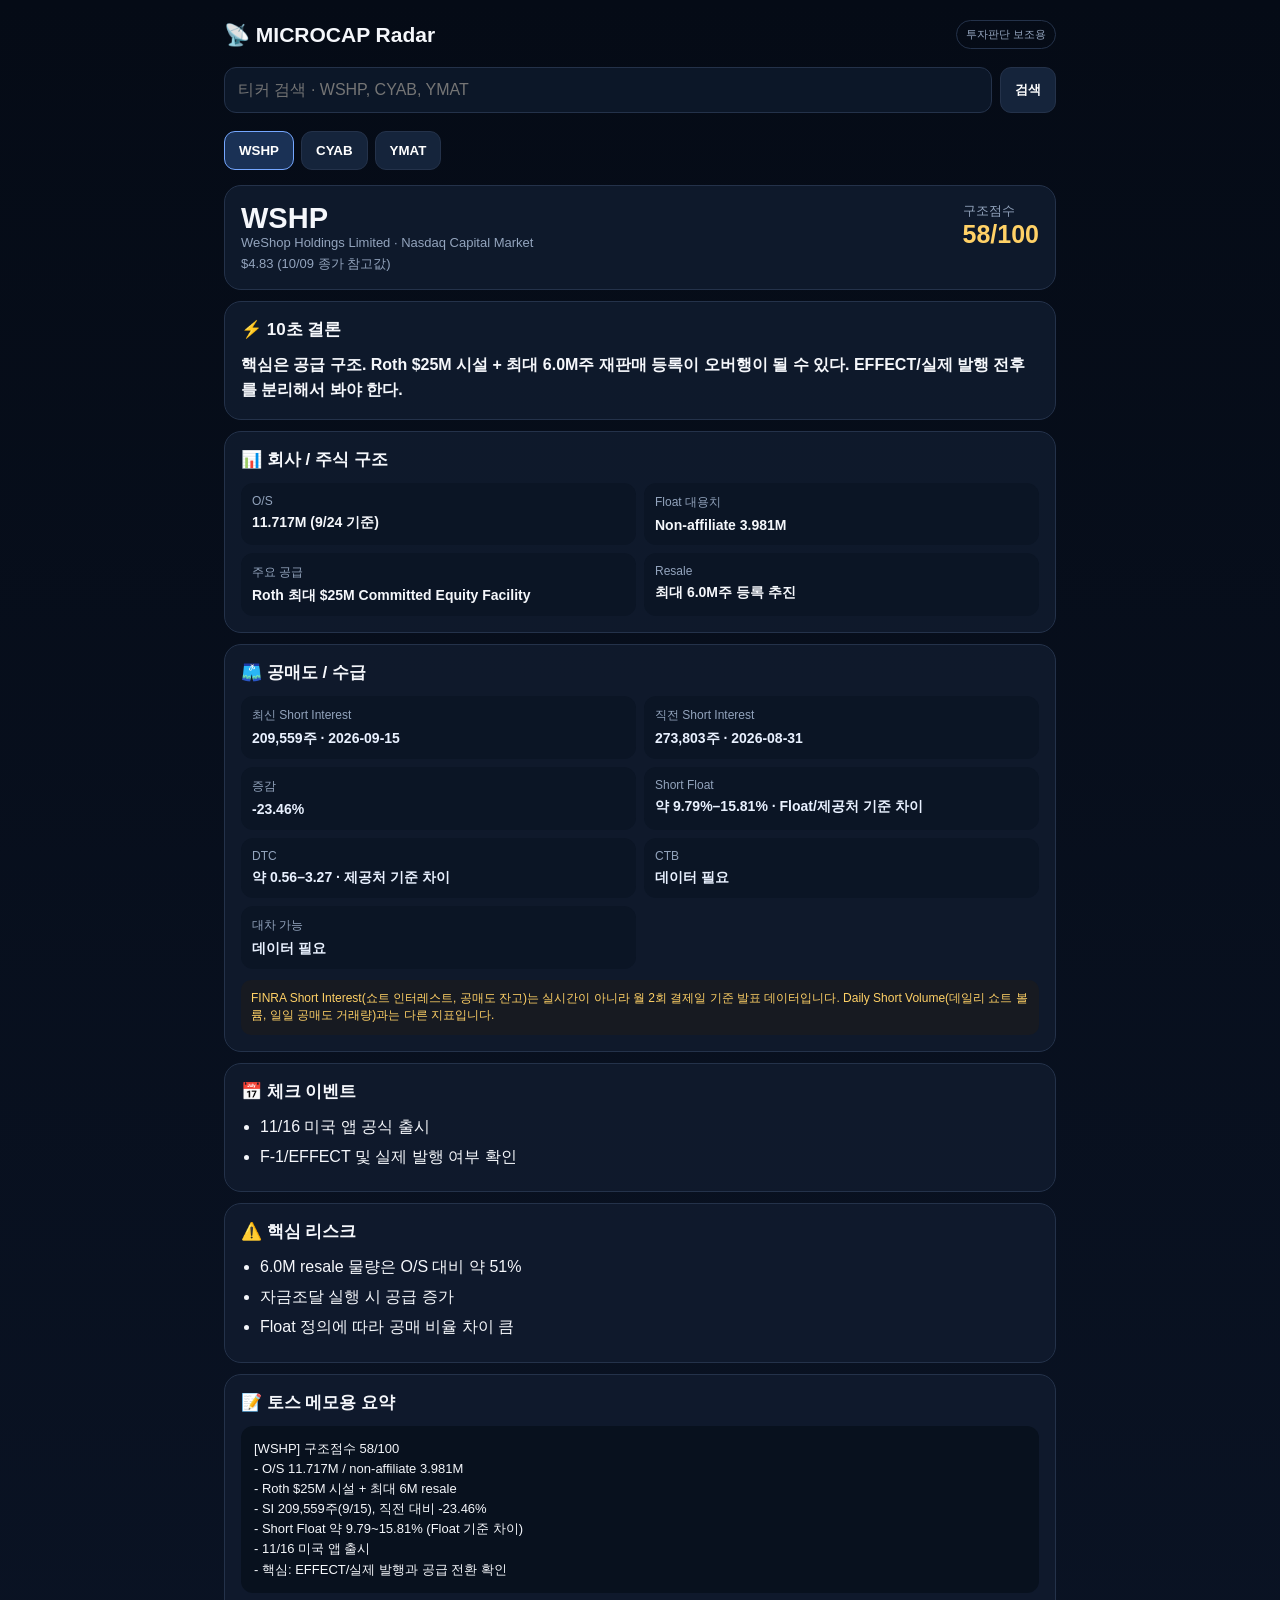
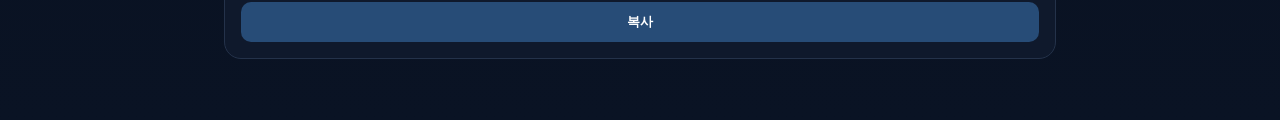
==== index.html @ 45d757ff "Rename microcap_radar.html to index.html" ====
<!doctype html>
<html lang="ko"><head><meta charset="utf-8"><meta name="viewport" content="width=device-width,initial-scale=1">
<title>MICROCAP Radar</title>
<style>
:root{color-scheme:dark;--bg:#07101f;--card:#101b2d;--line:#24324a;--muted:#93a4bd;--green:#42d392;--yellow:#ffd166;--red:#ff6b6b;--blue:#75a7ff}
*{box-sizing:border-box}body{margin:0;background:linear-gradient(180deg,#050b16,#0a1324);color:#f5f7fb;font-family:-apple-system,BlinkMacSystemFont,"Segoe UI",sans-serif}
.wrap{max-width:860px;margin:auto;padding:20px 14px 50px}.top{display:flex;justify-content:space-between;align-items:center;gap:12px}.brand{font-weight:850;font-size:21px}.badge{font-size:11px;color:var(--muted);border:1px solid var(--line);padding:6px 9px;border-radius:999px}
.search{display:flex;gap:8px;margin:18px 0}.search input{flex:1;background:#0c1728;border:1px solid var(--line);color:white;border-radius:12px;padding:13px;font-size:16px;text-transform:uppercase}.search button,.tabs button{background:#15243b;color:white;border:1px solid var(--line);border-radius:11px;padding:11px 14px;font-weight:700}.tabs{display:flex;gap:7px;overflow:auto;margin-bottom:15px}.tabs button.active{border-color:var(--blue);background:#1a3155}
.hero,.card{background:rgba(16,27,45,.92);border:1px solid var(--line);border-radius:17px;padding:16px;margin:11px 0}.ticker{font-size:29px;font-weight:900}.muted{color:var(--muted);font-size:13px}.score{font-size:25px;font-weight:900;color:var(--yellow)}h2{font-size:17px;margin:0 0 12px}.conclusion{line-height:1.55;font-weight:650}.grid{display:grid;grid-template-columns:1fr 1fr;gap:8px}.item{background:#0b1525;border-radius:12px;padding:11px}.label{font-size:12px;color:var(--muted);margin-bottom:5px}.value{font-size:14px;font-weight:700;line-height:1.35}.short .value{color:#e9f1ff}.note{font-size:12px;color:var(--yellow);line-height:1.45;margin-top:11px;padding:10px;background:#171a21;border-radius:10px}.list{padding-left:19px;margin:0}.list li{margin:7px 0;line-height:1.45}.memo{white-space:pre-wrap;background:#08111e;border-radius:12px;padding:13px;font-size:13px;line-height:1.55}.copy{width:100%;margin-top:9px;border:0;border-radius:10px;padding:11px;background:#274c77;color:#fff;font-weight:800}.empty{text-align:center;padding:45px 12px;color:var(--muted)}
@media(max-width:560px){.grid{grid-template-columns:1fr}.wrap{padding-top:15px}.brand{font-size:19px}}
</style></head><body><main class="wrap">
<div class="top"><div class="brand">📡 MICROCAP Radar</div><div class="badge">투자판단 보조용</div></div>
<div class="search"><input id="q" placeholder="티커 검색 · WSHP, CYAB, YMAT"><button onclick="go()">검색</button></div>
<div class="tabs" id="tabs"></div><div id="app"></div>
</main><script>
const DATA={"WSHP": {"company": "WeShop Holdings Limited", "exchange": "Nasdaq Capital Market", "score": 58, "price": "$4.83 (10/09 종가 참고값)", "conclusion": "핵심은 공급 구조. Roth $25M 시설 + 최대 6.0M주 재판매 등록이 오버행이 될 수 있다. EFFECT/실제 발행 전후를 분리해서 봐야 한다.", "structure": [["O/S", "11.717M (9/24 기준)"], ["Float 대용치", "Non-affiliate 3.981M"], ["주요 공급", "Roth 최대 $25M Committed Equity Facility"], ["Resale", "최대 6.0M주 등록 추진"]], "short": [["최신 Short Interest", "209,559주 · 2026-09-15"], ["직전 Short Interest", "273,803주 · 2026-08-31"], ["증감", "-23.46%"], ["Short Float", "약 9.79%–15.81% · Float/제공처 기준 차이"], ["DTC", "약 0.56–3.27 · 제공처 기준 차이"], ["CTB", "데이터 필요"], ["대차 가능", "데이터 필요"]], "events": ["11/16 미국 앱 공식 출시", "F-1/EFFECT 및 실제 발행 여부 확인"], "risk": ["6.0M resale 물량은 O/S 대비 약 51%", "자금조달 실행 시 공급 증가", "Float 정의에 따라 공매 비율 차이 큼"], "memo": "[WSHP] 구조점수 58/100\n- O/S 11.717M / non-affiliate 3.981M\n- Roth $25M 시설 + 최대 6M resale\n- SI 209,559주(9/15), 직전 대비 -23.46%\n- Short Float 약 9.79~15.81% (Float 기준 차이)\n- 11/16 미국 앱 출시\n- 핵심: EFFECT/실제 발행과 공급 전환 확인"}, "CYAB": {"company": "Cyabra, Inc.", "exchange": "Nasdaq Global Market", "score": 68, "price": "가격 데이터 연결 필요", "conclusion": "재료와 공매도 연료는 강하지만 공급이 깨끗한 종목은 아니다. 공매 잔고가 급증했고 계약 명분도 있으나 대규모 저가 워런트와 신규 resale S-1이 핵심 리스크다.", "structure": [["O/S", "34.785M (10/7 기준)"], ["Float", "공식 확인 필요"], ["신규 Resale S-1", "최대 21.466M주"], ["워런트", "PFW $0.0001 / B $0.45 / A $0.50 대량 존재"]], "short": [["최신 Short Interest", "1,550,919주 · 2026-09-30"], ["직전 Short Interest", "60,649주 · 2026-09-15"], ["증감", "+2,457.2%"], ["Short Float", "제3자 기준 약 52.2% / 실제 Float 확인 필요"], ["DTC", "약 1.0"], ["10/9 Daily Short Volume", "약 212K / 약 567K = 37.4% · SI와 다른 지표"], ["CTB", "데이터 필요"], ["대차 가능", "데이터 필요"]], "events": ["10/8 신규 S-1 EFFECT 여부 확인", "Nasdaq MVLS 11/9 데드라인", "$1 minimum bid 12/7 데드라인", "RS 1:2~1:30 제안 상태"], "risk": ["21.466M주 resale 등록", "대규모 저가 워런트", "Going-concern/자금조달 압력", "실제 Float 미확정"], "memo": "[CYAB] 구조점수 68/100\n- O/S 34.785M / 실제 Float 확인 필요\n- SI 1,550,919주(9/30), +2,457.2%\n- 제3자 Short Float 약 52.2%, 공식 Float 확인 필수\n- 신규 S-1 resale 21.466M주\n- PFW $0.0001 / B $0.45 / A $0.50\n- 핵심: S-1 EFFECT + 실제 Float/CTB + RS 일정"}, "YMAT": {"company": "J-Star Holding Co., Ltd.", "exchange": "Nasdaq Capital Market", "score": 57, "price": "$1.29 (10/09 정규장) / 장후 약 $3.03 참고", "conclusion": "초저유통 가능성 + 드론/미국 생산 재료 + 폭발적 거래량이 붙었지만, $150M EFFECT shelf와 $35M Hudson Equity Line이 살아 있다. 재료가 강한 동시에 급등 후 조달하기 좋은 구조다.", "structure": [["O/S", "공식 최신치 확인 필요 · 제공처 불일치"], ["Float", "제3자 약 0.66M–1.64M / 공식 확인 필요"], ["F-3 Shelf", "$150M · 9/23 EFFECT"], ["Equity Line", "Hudson 최대 $35M · 36개월"], ["RS", "1:5 · 7/10 실행"]], "short": [["최신 Short Interest", "65,449주 · 2026-09-15"], ["직전 Short Interest", "19,393주 · 2026-08-31"], ["증감", "+237.49%"], ["Short Float", "약 4.0%–9.74% · Float 기준 차이"], ["DTC", "약 0.04–1.00 · 제공처 기준 차이"], ["CTB", "데이터 필요"], ["대차 가능", "데이터 필요"]], "events": ["10/29 주주 미팅", "Hudson resale 등록/실제 Put·발행 확인", "F-3 prospectus supplement 확인"], "risk": ["$150M F-3 EFFECT", "$35M Equity Line", "Authorized Class A 60M", "2025말 취약한 재무/going concern", "드론 공장은 계획 단계", "장후 급등 추격 변동성"], "memo": "[YMAT] 구조점수 57/100\n- 10/9 $1.29 → 장후 약 $3.03\n- Float 제3자 0.66M~1.64M, 공식 확인 필요\n- SI 65,449주(9/15), +237.49%\n- Short Float 약 4.0~9.74%\n- 9/23 $150M F-3 EFFECT\n- 9/24 Hudson $35M Equity Line\n- 핵심: 실제 Float / Hudson 발행 / F-3 supplement / 10/29"}};
const $=s=>document.querySelector(s);
function esc(s){return String(s).replace(/[&<>"']/g,c=>({'&':'&amp;','<':'&lt;','>':'&gt;','"':'&quot;',"'":'&#39;'}[c]))}
function items(a, cls=''){return `<div class="grid ${cls}">${a.map(x=>`<div class="item"><div class="label">${esc(x[0])}</div><div class="value">${esc(x[1])}</div></div>`).join('')}</div>`}
function render(t){
 t=(t||'WSHP').toUpperCase(); const d=DATA[t];
 history.replaceState(null,'','?ticker='+encodeURIComponent(t));
 [...document.querySelectorAll('.tabs button')].forEach(b=>b.classList.toggle('active',b.dataset.t===t));
 if(!d){$('#app').innerHTML=`<div class="card empty"><b>${esc(t)}</b><br><br>아직 분석되지 않은 종목입니다.</div>`;return}
 $('#app').innerHTML=`
 <section class="hero"><div style="display:flex;justify-content:space-between;gap:10px"><div><div class="ticker">${t}</div><div class="muted">${esc(d.company)} · ${esc(d.exchange)}</div><div class="muted" style="margin-top:5px">${esc(d.price)}</div></div><div><div class="muted">구조점수</div><div class="score">${d.score}/100</div></div></div></section>
 <section class="card"><h2>⚡ 10초 결론</h2><div class="conclusion">${esc(d.conclusion)}</div></section>
 <section class="card"><h2>📊 회사 / 주식 구조</h2>${items(d.structure)}</section>
 <section class="card"><h2>🩳 공매도 / 수급</h2>${items(d.short,'short')}<div class="note">FINRA Short Interest(쇼트 인터레스트, 공매도 잔고)는 실시간이 아니라 월 2회 결제일 기준 발표 데이터입니다. Daily Short Volume(데일리 쇼트 볼륨, 일일 공매도 거래량)과는 다른 지표입니다.</div></section>
 <section class="card"><h2>📅 체크 이벤트</h2><ul class="list">${d.events.map(x=>`<li>${esc(x)}</li>`).join('')}</ul></section>
 <section class="card"><h2>⚠️ 핵심 리스크</h2><ul class="list">${d.risk.map(x=>`<li>${esc(x)}</li>`).join('')}</ul></section>
 <section class="card"><h2>📝 토스 메모용 요약</h2><div class="memo" id="memo">${esc(d.memo)}</div><button class="copy" onclick="navigator.clipboard.writeText(DATA['${t}'].memo);this.textContent='복사 완료'">복사</button></section>`;
}
function go(){render($('#q').value.trim())}
$('#q').addEventListener('keydown',e=>{if(e.key==='Enter')go()});
$('#tabs').innerHTML=Object.keys(DATA).map(t=>`<button data-t="${t}" onclick="render('${t}')">${t}</button>`).join('');
render(new URLSearchParams(location.search).get('ticker')||'WSHP');
</script></body></html>
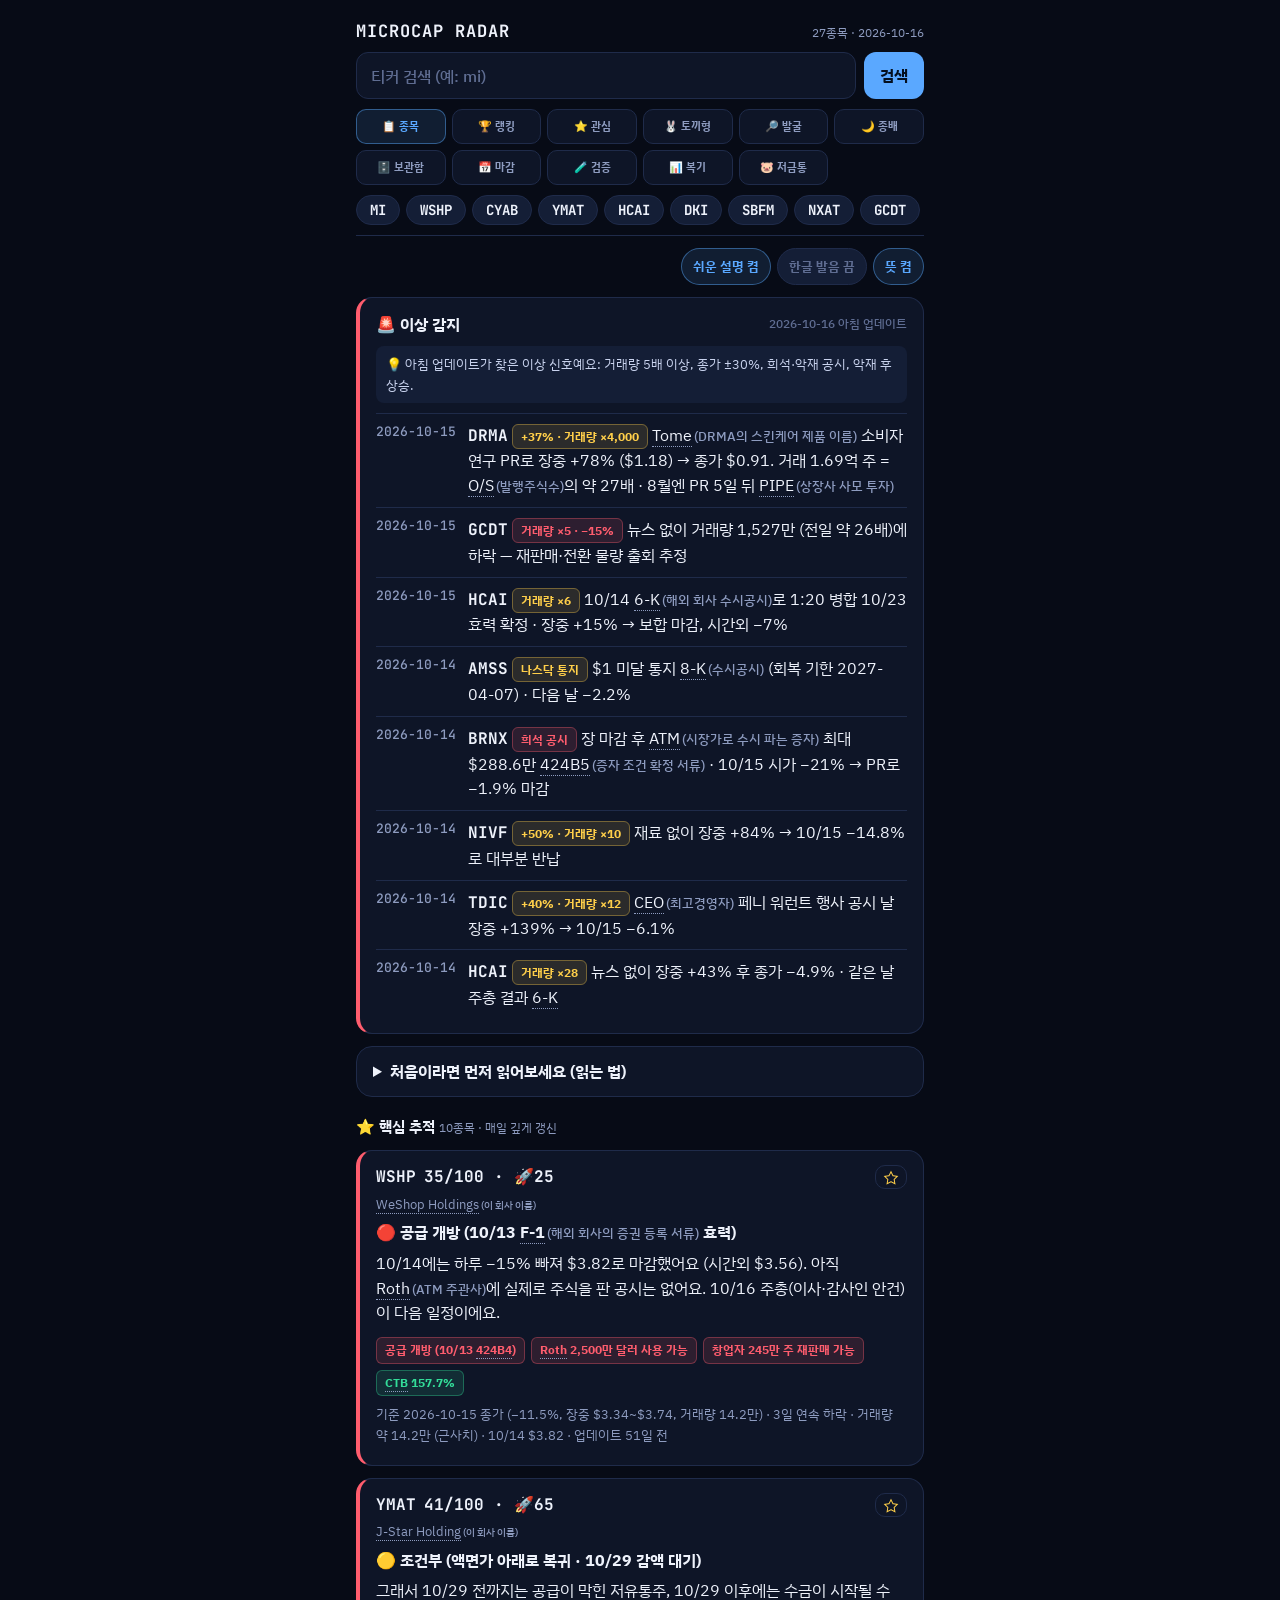
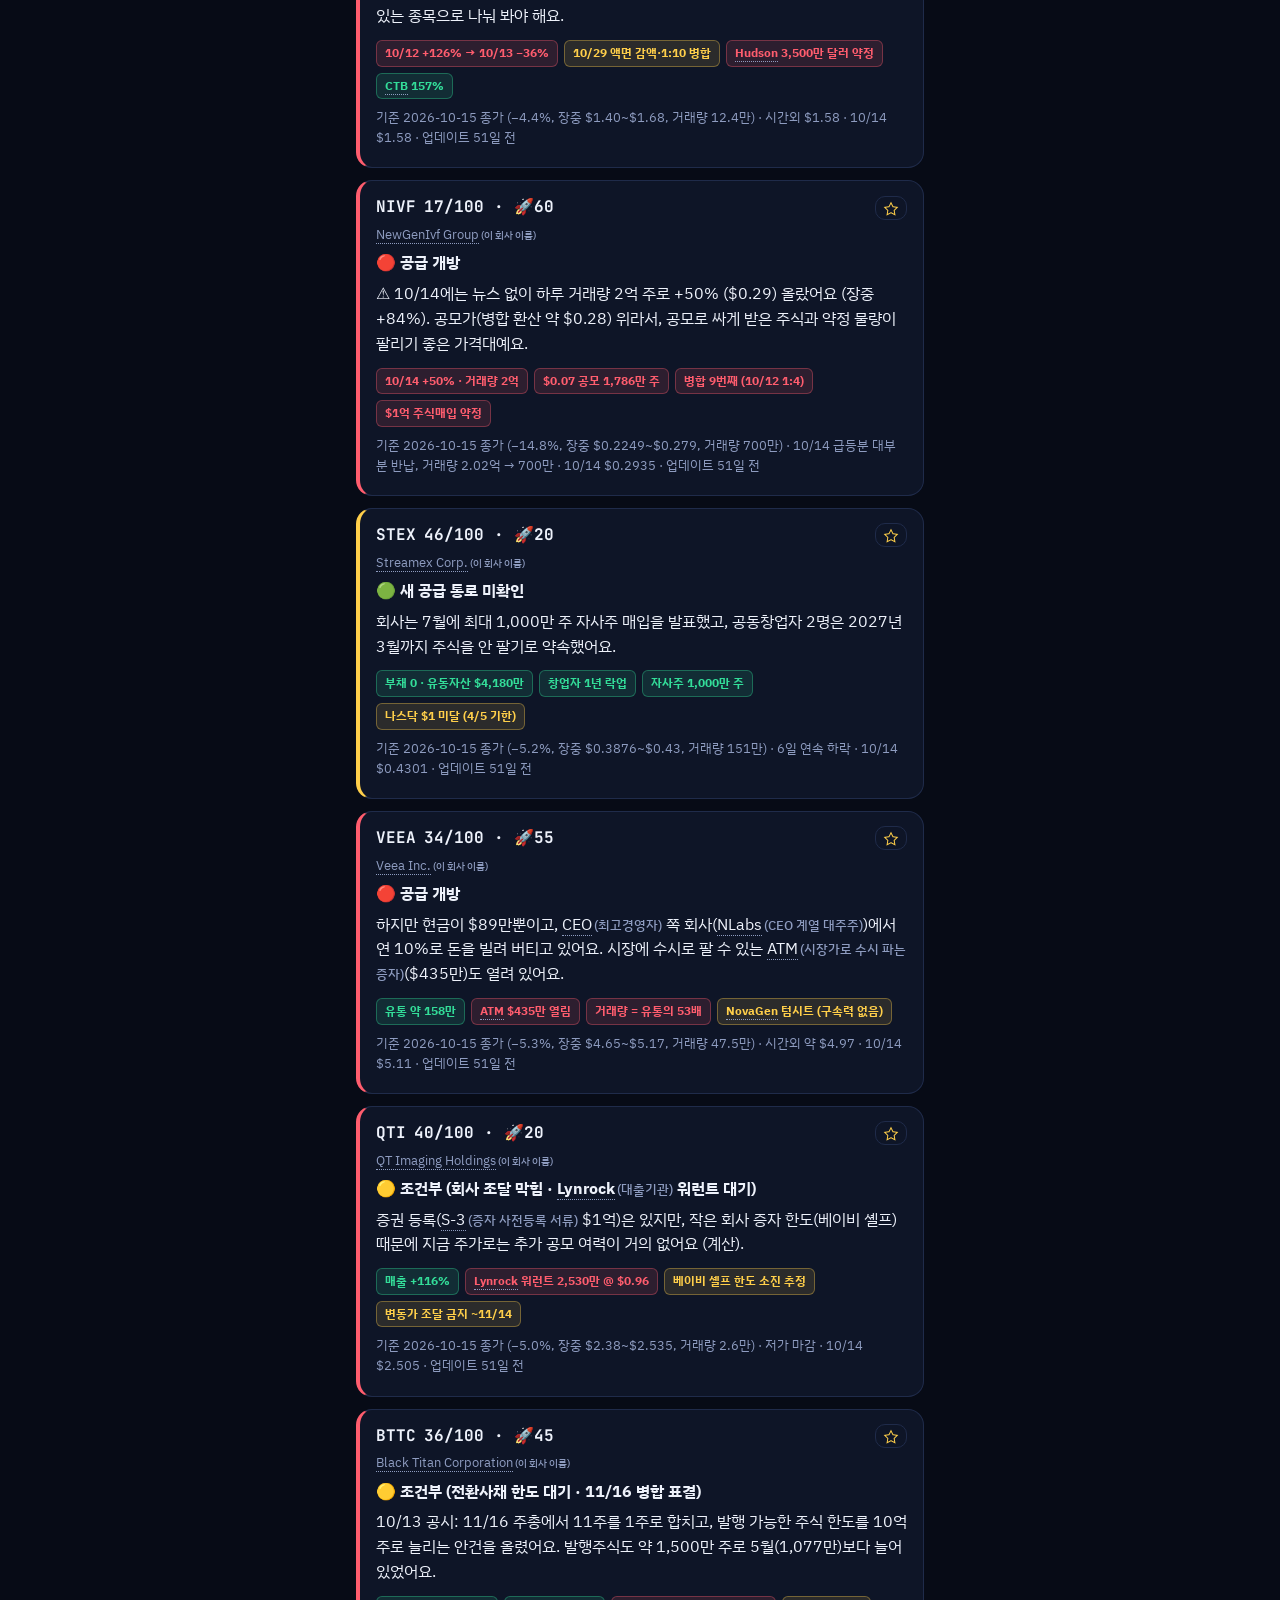
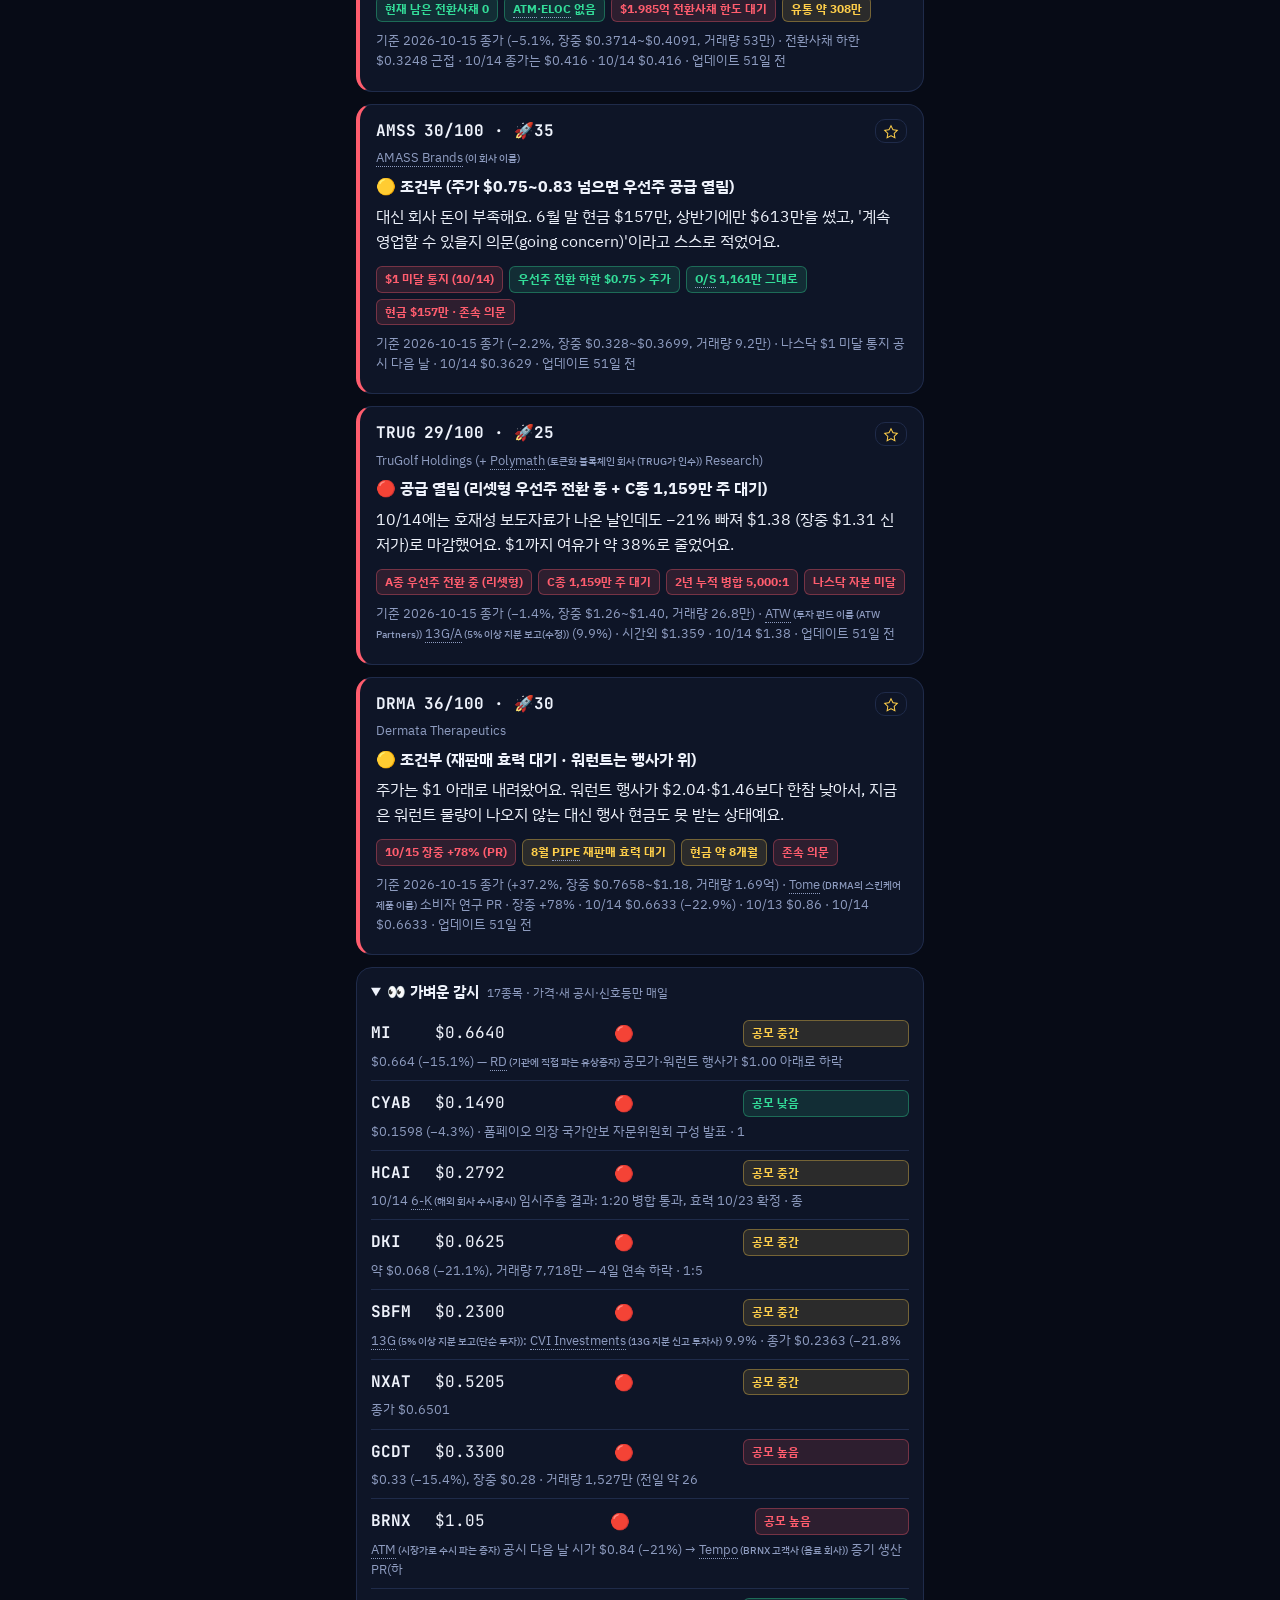
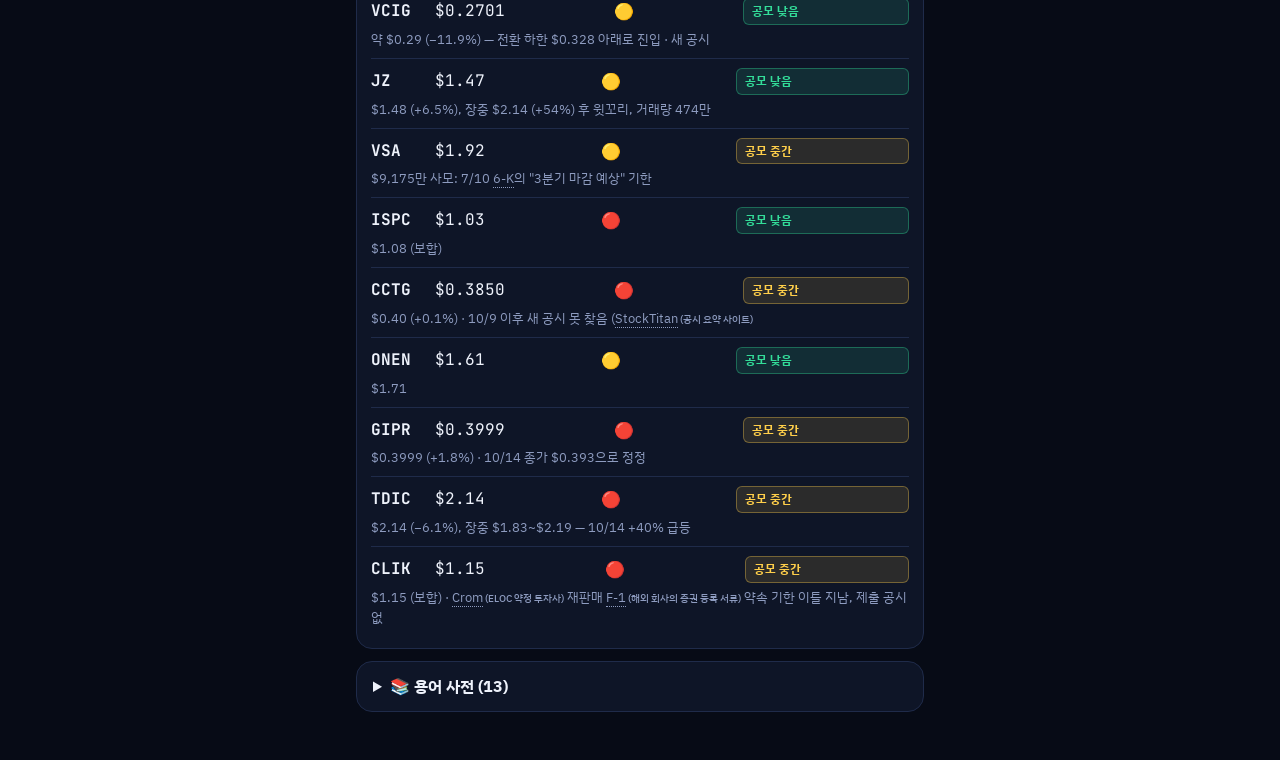
==== commit fd74c2fd: "Add files via upload" ====
--- a/index.html
+++ b/index.html
@@ -1,38 +1,2434 @@
-<!doctype html>
-<html lang="ko"><head><meta charset="utf-8"><meta name="viewport" content="width=device-width,initial-scale=1">
+<!doctype html><html><head><meta charset=utf8><meta name=viewport content="width=device-width,initial-scale=1,viewport-fit=cover"><style>:root{color-scheme:light;box-sizing:border-box;padding-top:env(safe-area-inset-top,0px);padding-bottom:env(safe-area-inset-bottom,0px)}html{scroll-padding-top:env(safe-area-inset-top,0px)}body{margin:0;padding:0;font:14px -apple-system,BlinkMacSystemFont,sans-serif;background:#fff;color:#000}img{max-width:100%}[hidden]:not([hidden=until-found i]){display:none!important}</style></head><body>
 <title>MICROCAP Radar</title>
+<link rel="preconnect" href="https://fonts.googleapis.com">
+<link rel="stylesheet" href="https://fonts.googleapis.com/css2?family=IBM+Plex+Sans+KR:wght@400;500;700&family=JetBrains+Mono:wght@500;700&display=swap">
 <style>
-:root{color-scheme:dark;--bg:#07101f;--card:#101b2d;--line:#24324a;--muted:#93a4bd;--green:#42d392;--yellow:#ffd166;--red:#ff6b6b;--blue:#75a7ff}
-*{box-sizing:border-box}body{margin:0;background:linear-gradient(180deg,#050b16,#0a1324);color:#f5f7fb;font-family:-apple-system,BlinkMacSystemFont,"Segoe UI",sans-serif}
-.wrap{max-width:860px;margin:auto;padding:20px 14px 50px}.top{display:flex;justify-content:space-between;align-items:center;gap:12px}.brand{font-weight:850;font-size:21px}.badge{font-size:11px;color:var(--muted);border:1px solid var(--line);padding:6px 9px;border-radius:999px}
-.search{display:flex;gap:8px;margin:18px 0}.search input{flex:1;background:#0c1728;border:1px solid var(--line);color:white;border-radius:12px;padding:13px;font-size:16px;text-transform:uppercase}.search button,.tabs button{background:#15243b;color:white;border:1px solid var(--line);border-radius:11px;padding:11px 14px;font-weight:700}.tabs{display:flex;gap:7px;overflow:auto;margin-bottom:15px}.tabs button.active{border-color:var(--blue);background:#1a3155}
-.hero,.card{background:rgba(16,27,45,.92);border:1px solid var(--line);border-radius:17px;padding:16px;margin:11px 0}.ticker{font-size:29px;font-weight:900}.muted{color:var(--muted);font-size:13px}.score{font-size:25px;font-weight:900;color:var(--yellow)}h2{font-size:17px;margin:0 0 12px}.conclusion{line-height:1.55;font-weight:650}.grid{display:grid;grid-template-columns:1fr 1fr;gap:8px}.item{background:#0b1525;border-radius:12px;padding:11px}.label{font-size:12px;color:var(--muted);margin-bottom:5px}.value{font-size:14px;font-weight:700;line-height:1.35}.short .value{color:#e9f1ff}.note{font-size:12px;color:var(--yellow);line-height:1.45;margin-top:11px;padding:10px;background:#171a21;border-radius:10px}.list{padding-left:19px;margin:0}.list li{margin:7px 0;line-height:1.45}.memo{white-space:pre-wrap;background:#08111e;border-radius:12px;padding:13px;font-size:13px;line-height:1.55}.copy{width:100%;margin-top:9px;border:0;border-radius:10px;padding:11px;background:#274c77;color:#fff;font-weight:800}.empty{text-align:center;padding:45px 12px;color:var(--muted)}
-@media(max-width:560px){.grid{grid-template-columns:1fr}.wrap{padding-top:15px}.brand{font-size:19px}}
-</style></head><body><main class="wrap">
-<div class="top"><div class="brand">📡 MICROCAP Radar</div><div class="badge">투자판단 보조용</div></div>
-<div class="search"><input id="q" placeholder="티커 검색 · WSHP, CYAB, YMAT"><button onclick="go()">검색</button></div>
-<div class="tabs" id="tabs"></div><div id="app"></div>
-</main><script>
-const DATA={"WSHP": {"company": "WeShop Holdings Limited", "exchange": "Nasdaq Capital Market", "score": 58, "price": "$4.83 (10/09 종가 참고값)", "conclusion": "핵심은 공급 구조. Roth $25M 시설 + 최대 6.0M주 재판매 등록이 오버행이 될 수 있다. EFFECT/실제 발행 전후를 분리해서 봐야 한다.", "structure": [["O/S", "11.717M (9/24 기준)"], ["Float 대용치", "Non-affiliate 3.981M"], ["주요 공급", "Roth 최대 $25M Committed Equity Facility"], ["Resale", "최대 6.0M주 등록 추진"]], "short": [["최신 Short Interest", "209,559주 · 2026-09-15"], ["직전 Short Interest", "273,803주 · 2026-08-31"], ["증감", "-23.46%"], ["Short Float", "약 9.79%–15.81% · Float/제공처 기준 차이"], ["DTC", "약 0.56–3.27 · 제공처 기준 차이"], ["CTB", "데이터 필요"], ["대차 가능", "데이터 필요"]], "events": ["11/16 미국 앱 공식 출시", "F-1/EFFECT 및 실제 발행 여부 확인"], "risk": ["6.0M resale 물량은 O/S 대비 약 51%", "자금조달 실행 시 공급 증가", "Float 정의에 따라 공매 비율 차이 큼"], "memo": "[WSHP] 구조점수 58/100\n- O/S 11.717M / non-affiliate 3.981M\n- Roth $25M 시설 + 최대 6M resale\n- SI 209,559주(9/15), 직전 대비 -23.46%\n- Short Float 약 9.79~15.81% (Float 기준 차이)\n- 11/16 미국 앱 출시\n- 핵심: EFFECT/실제 발행과 공급 전환 확인"}, "CYAB": {"company": "Cyabra, Inc.", "exchange": "Nasdaq Global Market", "score": 68, "price": "가격 데이터 연결 필요", "conclusion": "재료와 공매도 연료는 강하지만 공급이 깨끗한 종목은 아니다. 공매 잔고가 급증했고 계약 명분도 있으나 대규모 저가 워런트와 신규 resale S-1이 핵심 리스크다.", "structure": [["O/S", "34.785M (10/7 기준)"], ["Float", "공식 확인 필요"], ["신규 Resale S-1", "최대 21.466M주"], ["워런트", "PFW $0.0001 / B $0.45 / A $0.50 대량 존재"]], "short": [["최신 Short Interest", "1,550,919주 · 2026-09-30"], ["직전 Short Interest", "60,649주 · 2026-09-15"], ["증감", "+2,457.2%"], ["Short Float", "제3자 기준 약 52.2% / 실제 Float 확인 필요"], ["DTC", "약 1.0"], ["10/9 Daily Short Volume", "약 212K / 약 567K = 37.4% · SI와 다른 지표"], ["CTB", "데이터 필요"], ["대차 가능", "데이터 필요"]], "events": ["10/8 신규 S-1 EFFECT 여부 확인", "Nasdaq MVLS 11/9 데드라인", "$1 minimum bid 12/7 데드라인", "RS 1:2~1:30 제안 상태"], "risk": ["21.466M주 resale 등록", "대규모 저가 워런트", "Going-concern/자금조달 압력", "실제 Float 미확정"], "memo": "[CYAB] 구조점수 68/100\n- O/S 34.785M / 실제 Float 확인 필요\n- SI 1,550,919주(9/30), +2,457.2%\n- 제3자 Short Float 약 52.2%, 공식 Float 확인 필수\n- 신규 S-1 resale 21.466M주\n- PFW $0.0001 / B $0.45 / A $0.50\n- 핵심: S-1 EFFECT + 실제 Float/CTB + RS 일정"}, "YMAT": {"company": "J-Star Holding Co., Ltd.", "exchange": "Nasdaq Capital Market", "score": 57, "price": "$1.29 (10/09 정규장) / 장후 약 $3.03 참고", "conclusion": "초저유통 가능성 + 드론/미국 생산 재료 + 폭발적 거래량이 붙었지만, $150M EFFECT shelf와 $35M Hudson Equity Line이 살아 있다. 재료가 강한 동시에 급등 후 조달하기 좋은 구조다.", "structure": [["O/S", "공식 최신치 확인 필요 · 제공처 불일치"], ["Float", "제3자 약 0.66M–1.64M / 공식 확인 필요"], ["F-3 Shelf", "$150M · 9/23 EFFECT"], ["Equity Line", "Hudson 최대 $35M · 36개월"], ["RS", "1:5 · 7/10 실행"]], "short": [["최신 Short Interest", "65,449주 · 2026-09-15"], ["직전 Short Interest", "19,393주 · 2026-08-31"], ["증감", "+237.49%"], ["Short Float", "약 4.0%–9.74% · Float 기준 차이"], ["DTC", "약 0.04–1.00 · 제공처 기준 차이"], ["CTB", "데이터 필요"], ["대차 가능", "데이터 필요"]], "events": ["10/29 주주 미팅", "Hudson resale 등록/실제 Put·발행 확인", "F-3 prospectus supplement 확인"], "risk": ["$150M F-3 EFFECT", "$35M Equity Line", "Authorized Class A 60M", "2025말 취약한 재무/going concern", "드론 공장은 계획 단계", "장후 급등 추격 변동성"], "memo": "[YMAT] 구조점수 57/100\n- 10/9 $1.29 → 장후 약 $3.03\n- Float 제3자 0.66M~1.64M, 공식 확인 필요\n- SI 65,449주(9/15), +237.49%\n- Short Float 약 4.0~9.74%\n- 9/23 $150M F-3 EFFECT\n- 9/24 Hudson $35M Equity Line\n- 핵심: 실제 Float / Hudson 발행 / F-3 supplement / 10/29"}};
+/* Layout: single-column terminal feed — sticky search, ticker sheet of stacked panels, numbers in mono */
+:root{
+  color-scheme:dark;
+  --bg:#070b16; --panel:#0e1527; --panel2:#141e36; --line:#1f2b4a;
+  --tx:#eef2fb; --mut:#8e9cc0; --dim:#5f6d92;
+  --g:#33dd99; --y:#ffcf4a; --r:#ff5d6e; --b:#5aa8ff; --p:#a88bff;
+  --gbg:rgba(51,221,153,.12); --ybg:rgba(255,207,74,.12); --rbg:rgba(255,93,110,.13); --bbg:rgba(90,168,255,.12); --pbg:rgba(168,139,255,.13);
+  --sans:"IBM Plex Sans KR",-apple-system,"Apple SD Gothic Neo",system-ui,sans-serif;
+  --mono:"JetBrains Mono",ui-monospace,Menlo,monospace;
+}
+*{box-sizing:border-box}
+body{margin:0;background:var(--bg);color:var(--tx);font:16px/1.55 var(--sans);-webkit-text-size-adjust:100%}
+.wrap{max-width:600px;margin:0 auto;padding-inline:16px;padding-block:10px 48px}
+.mono,.num{font-family:var(--mono);font-variant-numeric:tabular-nums}
+.top{position:sticky;top:env(safe-area-inset-top,0px);background:var(--bg);padding-block:8px 10px;z-index:5;border-bottom:1px solid var(--line)}
+.brand{display:flex;justify-content:space-between;align-items:baseline;gap:8px;margin-bottom:8px}
+.brand b{font-family:var(--mono);font-size:17px;letter-spacing:.06em}
+.brand span{color:var(--mut);font-size:12px}
+.search{display:flex;gap:8px}
+.search input{flex:1;min-width:0;background:var(--panel);border:1px solid var(--line);border-radius:12px;color:var(--tx);font:500 18px var(--mono);padding:11px 14px;text-transform:uppercase}
+.search input::placeholder{text-transform:none;font-family:var(--sans);color:var(--dim);font-size:16px}
+button{font:inherit;cursor:pointer;border:0;border-radius:12px;background:var(--b);color:#04101f;font-weight:700;padding:11px 16px}
+button.ghost{background:var(--panel2);color:var(--tx);border:1px solid var(--line)}
+button:focus-visible,input:focus-visible,textarea:focus-visible,a:focus-visible{outline:2px solid var(--b);outline-offset:2px}
+.chips{display:flex;gap:6px;overflow-x:auto;padding-top:10px}
+.chip{flex:none;background:var(--panel2);border:1px solid var(--line);color:var(--tx);border-radius:999px;padding:5px 13px;font:700 14px var(--mono)}
+main{display:grid;gap:12px;padding-top:12px}
+.sec{background:var(--panel);border:1px solid var(--line);border-radius:16px;padding:14px 16px;min-width:0}
+.sec>h3{margin:0 0 10px;font-size:16px;display:flex;align-items:center;justify-content:space-between;gap:8px;text-wrap:balance}
+.sec>h3 small{color:var(--dim);font-weight:500;font-size:12px}
+.sec.r{border-left:4px solid var(--r)}.sec.y{border-left:4px solid var(--y)}.sec.g{border-left:4px solid var(--g)}.sec.p{border-left:4px solid var(--p)}.sec.b{border-left:4px solid var(--b)}
+.hero{background:linear-gradient(165deg,#12204a,#0a1124 70%);border:1px solid var(--line);border-radius:18px;padding:16px}
+.hero .row{display:flex;justify-content:space-between;align-items:flex-start;gap:12px}
+.hero h1{margin:0;font:700 36px/1 var(--mono);letter-spacing:.02em}
+.hero .co{color:var(--mut);font-size:14px;margin-top:6px}
+.hero .px{margin-top:10px;font:700 22px var(--mono)}
+.hero .px small{display:block;font:400 12px var(--sans);color:var(--dim)}
+.fresh{margin-top:8px;font-size:12px;color:var(--mut)}
+.score{flex:none;width:86px;height:86px;border-radius:50%;display:grid;place-items:center;text-align:center;background:conic-gradient(var(--c) calc(var(--v)*1%),var(--line) 0);position:relative}
+.score::before{content:"";position:absolute;inset:7px;border-radius:50%;background:#0b1430}
+.score div{position:relative;font:700 26px/1 var(--mono)}
+.score i{display:block;font:500 10px var(--sans);color:var(--mut);margin-top:3px;font-style:normal}
+.pills{display:flex;flex-wrap:wrap;gap:6px;margin-top:12px}
+.pill{font-size:12px;font-weight:700;border-radius:6px;padding:3px 8px;border:1px solid transparent}
+.pill.r{color:var(--r);background:var(--rbg);border-color:rgba(255,93,110,.35)}
+.pill.y{color:var(--y);background:var(--ybg);border-color:rgba(255,207,74,.35)}
+.pill.g{color:var(--g);background:var(--gbg);border-color:rgba(51,221,153,.35)}
+.pill.b{color:var(--b);background:var(--bbg);border-color:rgba(90,168,255,.35)}
+.pill.p{color:var(--p);background:var(--pbg);border-color:rgba(168,139,255,.35)}
+.pill.off{color:var(--dim);background:transparent;border-color:var(--line)}
+.kv{display:grid;grid-template-columns:1fr 1fr;gap:8px}
+.kv div{background:var(--panel2);border-radius:10px;padding:8px 10px;min-width:0}
+.kv span{display:block;color:var(--mut);font-size:12px}
+.kv b{font-size:14px;word-break:break-word}
+.na{color:var(--dim);font-weight:500}
+ul{margin:4px 0 0;padding-left:18px}li{margin:4px 0}
+p{margin:6px 0}
+.tag{font-style:normal;font-size:11px;font-weight:700;border-radius:5px;padding:1px 6px;margin-right:6px;background:var(--panel2)}
+.tag.b{color:var(--b)}.tag.y{color:var(--y)}.tag.p{color:var(--p)}
+.lbl{font-weight:700;margin-top:10px;font-size:14px}.lbl.r{color:var(--r)}.lbl.y{color:var(--y)}.lbl.p{color:var(--p)}.lbl.g{color:var(--g)}
+.note{color:var(--mut);font-size:13px}
+.sig{font-size:20px;font-weight:700;margin:0}
+/* ladder */
+.ladder{position:relative;display:grid;gap:2px;padding-left:16px}
+.ladder::before{content:"";position:absolute;left:5px;top:10px;bottom:10px;width:2px;background:var(--line)}
+.rung{position:relative;display:grid;grid-template-columns:auto auto 1fr;gap:4px 10px;align-items:baseline;padding:8px 10px;border-radius:10px}
+.rung::before{content:"";position:absolute;left:-15px;top:15px;width:10px;height:10px;border-radius:50%;background:var(--panel);border:2px solid var(--dim)}
+.rung .p{font:700 15px var(--mono)}
+.rung .d{font:500 12px var(--mono)}
+.rung .d.up{color:var(--g)}.rung .d.dn{color:var(--r)}
+.rung .t{font-size:13px;min-width:0}
+.rung.cur{background:var(--bbg)}
+.rung.cur::before{background:var(--b);border-color:var(--b)}
+/* dilution */
+.sum{display:grid;grid-template-columns:repeat(3,1fr);gap:8px;margin-bottom:10px}
+.sum div{background:var(--panel2);border-radius:10px;padding:8px}
+.sum span{display:block;font-size:11px;color:var(--mut)}
+.sum b{font:700 15px var(--mono)}
+.drow{border-top:1px solid var(--line);padding-block:10px;display:grid;grid-template-columns:1fr auto;gap:2px 10px}
+.drow:first-of-type{border-top:0}
+.drow .k{font-weight:700;font-size:14px}
+.drow .w{font-size:12px;color:var(--dim)}
+.drow .q{font:700 14px var(--mono);text-align:right}
+.drow .q small{display:block;font:500 11px var(--mono);color:var(--dim)}
+.drow .n{grid-column:1/-1;font-size:12px;color:var(--mut)}
+.drow .s{grid-column:1/-1;display:flex;gap:6px;align-items:center;flex-wrap:wrap}
+/* tiles */
+.tiles{display:grid;grid-template-columns:repeat(3,1fr);gap:8px}
+.tiles div{background:var(--panel2);border-radius:10px;padding:10px 8px;min-width:0}
+.tiles span{display:block;font-size:11px;color:var(--mut)}
+.tiles b{display:block;font:700 18px var(--mono);margin-block:2px}
+.tiles small{font-size:11px;color:var(--dim)}
+.callout{border-radius:10px;padding:10px 12px;margin-top:10px;font-size:14px}
+.callout.y{background:var(--ybg);border:1px solid rgba(255,207,74,.3)}
+.callout.b{background:var(--bbg);border:1px solid rgba(90,168,255,.3)}
+.callout.p{background:rgba(180,140,255,.10);border:1px solid rgba(180,140,255,.35)}.callout.r{background:rgba(255,99,99,.10);border:1px solid rgba(255,99,99,.35)}.callout.g{background:rgba(80,220,140,.10);border:1px solid rgba(80,220,140,.35)}
+.callout h4{margin:0 0 4px;font-size:12px;color:var(--mut);font-weight:700}
+/* events, timeline, holders */
+.ev{display:grid;grid-template-columns:auto 1fr;gap:4px 12px;border-top:1px solid var(--line);padding-block:9px}
+.ev:first-child{border-top:0}
+.ev .dt{font:500 13px var(--mono);color:var(--mut);white-space:nowrap}
+.dd{display:inline-block;font:700 11px var(--mono);border-radius:5px;padding:1px 6px;margin-top:3px;background:var(--rbg);color:var(--r)}
+.dd.far{background:var(--bbg);color:var(--b)}.dd.past{background:var(--panel2);color:var(--dim)}
+.hrow{border-top:1px solid var(--line);padding-block:9px;display:grid;grid-template-columns:1fr auto;gap:2px 10px}
+.hrow:first-child{border-top:0}
+.hrow b{font-size:14px}.hrow .pc{font:700 14px var(--mono);text-align:right}
+.hrow .m{grid-column:1/-1;font-size:12px;color:var(--mut)}
+.tl{display:grid;grid-template-columns:auto auto 1fr;gap:6px 10px;align-items:baseline;font-size:13px}
+.tl .k{font-size:11px;font-weight:700;border-radius:5px;padding:1px 6px;text-align:center}
+.frame{margin:8px 0}.frame b{display:block;font-size:14px}
+pre{white-space:pre-wrap;background:var(--panel2);border-radius:10px;padding:12px;font:13px/1.55 var(--mono);margin:8px 0}
+textarea{width:100%;min-height:96px;background:var(--panel2);border:1px solid var(--line);border-radius:10px;color:var(--tx);font:15px/1.5 var(--sans);padding:10px;resize:vertical}
+details.fold{margin-top:12px}details.fold summary small{color:var(--mut,#8a94a8);font-weight:400;margin-left:6px;font-size:.85em}details{background:var(--panel);border:1px solid var(--line);border-radius:16px;padding:12px 16px}
+summary{font-weight:700;cursor:pointer}
+.empty{text-align:center;padding:18px 8px}
+.list .sec{cursor:pointer}
+.toast{position:fixed;left:50%;bottom:calc(20px + env(safe-area-inset-bottom,0px));transform:translateX(-50%);background:var(--g);color:#031a10;font-weight:700;padding:10px 18px;border-radius:999px;opacity:0;pointer-events:none;transition:opacity .2s}
+.toast.on{opacity:1}
+.tm{border-bottom:1px dotted var(--mut);cursor:help}
+.gl{color:var(--mut);font-size:.8em;font-weight:500;margin-left:2px;white-space:normal}
+.kv span i{font-style:normal;color:var(--dim);font-size:11px}
+.help{font-size:13px;color:#c9d3ee;background:var(--panel2);border-radius:8px;padding:8px 10px;margin:0 0 10px;line-height:1.55}
+body.nohelp .help{display:none}
+.bar{display:flex;justify-content:space-between;gap:8px;flex-wrap:wrap}
+.tgl{display:flex;gap:6px;flex-wrap:wrap;margin-left:auto}
+.tg{padding:7px 11px;font-size:13px;font-weight:700;border-radius:999px;background:var(--panel2);color:var(--dim);border:1px solid var(--line)}
+.tg[aria-pressed="true"]{background:var(--bbg);color:var(--b);border-color:rgba(90,168,255,.45)}
+body.nopr .pr,body.nopr .sep,body.nomn .mn,body.nomn .sep,body.nopr .gl.pronly{display:none}
+body.nopr.nomn .gl{display:none}
+.sec.easy{background:linear-gradient(170deg,#132650,var(--panel) 75%);border-color:#29407a}
+.sec.easy ol{margin:0;padding-left:20px;display:grid;gap:6px;font-size:15.5px;line-height:1.6}
+.top-help p{font-size:14px;margin:8px 0}
+.tabs{display:grid;grid-template-columns:repeat(6,1fr);gap:6px;margin-top:10px}
+.tabs button{flex:1;min-width:0;padding:8px 0;font-size:11px;white-space:nowrap;background:var(--panel);color:var(--mut);border:1px solid var(--line);border-radius:10px}
+.star{background:none;border:1px solid var(--line);border-radius:10px;color:var(--y);font-size:20px;line-height:1;padding:6px 9px;cursor:pointer}.star.on{background:rgba(255,200,60,.12);border-color:rgba(255,200,60,.5)}.sec h3 .star{font-size:16px;padding:3px 7px;margin-left:auto}.rab{display:flex;gap:6px;flex-wrap:wrap;margin:6px 0}
+.goal{border-top:1px solid var(--line);padding-block:10px}.goal:first-child{border-top:0}.goal.main{background:var(--bbg);border-radius:10px;padding:10px;border-top:0;margin-bottom:6px}.goal .gh{display:flex;justify-content:space-between;gap:8px;align-items:center}.goal .gp{display:flex;gap:10px;flex-wrap:wrap;align-items:baseline;margin-top:4px;font-weight:700}.goal .gp .up{color:var(--g)}.goal .gp .dn{color:var(--r)}.goal .gk{font-size:13px;margin-top:4px}.goal .gkl{font-style:normal;display:inline-block;min-width:46px;color:var(--mut);font-size:12px}.hrow .pc small.up{color:var(--g)}.hrow .pc small.dn{color:var(--r)}
+.arch-why{display:flex;flex-wrap:wrap;gap:6px;margin-top:8px}.arch-why button{flex:1 1 45%;padding:9px 6px;font-size:13px;background:var(--panel);color:var(--tx);border:1px solid var(--line);border-radius:10px}
+.tabs button[aria-current="page"]{background:var(--bbg);color:var(--b);border-color:rgba(90,168,255,.45)}
+.sorts{display:flex;gap:6px;overflow-x:auto;padding-bottom:2px}
+.sorts button{flex:none;padding:7px 12px;font-size:13px;border-radius:999px;background:var(--panel2);color:var(--mut);border:1px solid var(--line)}
+.sorts button[aria-pressed="true"]{background:var(--ybg);color:var(--y);border-color:rgba(255,207,74,.45)}
+.rk{display:grid;grid-template-columns:34px 1fr auto;gap:2px 10px;align-items:center;border-top:1px solid var(--line);padding-block:12px;cursor:pointer}
+.rk:first-of-type{border-top:0}
+.rk .n{font:700 22px var(--mono);text-align:center}
+.rk .mv{grid-column:1;font:700 11px var(--mono);text-align:center}
+.rk .mv.up{color:var(--g)}.rk .mv.dn{color:var(--r)}.rk .mv.nw{color:var(--b)}
+.rk .t{font:700 16px var(--mono)}
+.rk .c{font-size:12px;color:var(--mut)}
+.rk .v{font:700 18px var(--mono);text-align:right}
+.rk .v small{display:block;font:500 11px var(--sans);color:var(--dim)}
+.rk .x{grid-column:2/-1;display:flex;flex-wrap:wrap;gap:6px;align-items:center}
+.rk.stale{opacity:.45}
+.bars{display:grid;gap:8px}
+.bar1{display:grid;grid-template-columns:96px 1fr 52px;gap:8px;align-items:center;font-size:13px}
+.bar1 .tr{height:8px;border-radius:4px;background:var(--panel2);overflow:hidden}
+.bar1 .fl{height:100%;background:var(--b);border-radius:4px}
+.bar1 .num{text-align:right;font-size:12px}
+.cand{border-top:1px solid var(--line);padding-block:12px;display:grid;gap:6px}
+.cand:first-of-type{border-top:0}
+.cand .hd{display:flex;justify-content:space-between;align-items:baseline;gap:8px}
+.cand .hd b{font:700 18px var(--mono)}
+.rv{border-top:1px solid var(--line);padding:9px 0;font-size:14px;line-height:1.6}.rv:first-of-type{border-top:0}
+.tkl{color:var(--b);border-bottom:1px solid rgba(90,168,255,.5);cursor:pointer;font-family:var(--mono);font-weight:700}
+.rvsum{display:flex;flex-wrap:wrap;gap:6px;margin-top:8px}
+.stat{border-width:1px 1px 1px 4px}.st2{display:grid;grid-template-columns:1fr 1fr;gap:8px}.st2>div{background:var(--panel2);border-radius:10px;padding:8px 10px}.st2 span{display:block;font-size:12px;color:var(--mut)}.st2 b{font-size:16px}.st2 b small{font-size:12px;color:var(--mut)}
+.c-r{color:var(--r)}.c-y{color:var(--y)}.c-g{color:var(--g)}.gauge{height:6px;background:var(--line);border-radius:3px;margin-top:6px;overflow:hidden}.gauge i{display:block;height:100%}
+details.rd{background:transparent;border:0;padding:0;margin:2px 0 8px}details.rd summary{font-size:13px;color:var(--b)}details.rd ul{font-size:13px;padding-left:4px;list-style:none}.dot{display:inline-block;width:8px;height:8px;border-radius:50%;margin-right:6px;background:var(--mut)}.dot.r{background:var(--r)}.dot.y{background:var(--y)}.dot.g{background:var(--g)}.dot.b{background:var(--b)}
+.fd{font-size:14px;background:var(--panel2);border-radius:10px;padding:8px 10px;margin-top:6px}.fd .dn{color:var(--r);font-family:var(--mono)}.fdbar{display:flex;height:8px;border-radius:4px;overflow:hidden;margin-top:6px;gap:1px}.fdbar i{display:block;min-width:2px}.fdlg{display:flex;flex-wrap:wrap;gap:4px 10px;font-size:11px;color:var(--mut);margin-top:4px}.fdlg i{display:inline-block;width:8px;height:8px;border-radius:2px;margin-right:4px}
+.nx{font-size:14px;margin-top:8px}.kp{display:grid;gap:4px;margin-top:8px}.kp>div{font-size:13px;display:grid;grid-template-columns:auto auto 1fr;gap:8px;align-items:baseline}.kp small{color:var(--mut);font-size:12px;min-width:0}.kp .up{color:var(--g)}.kp .dn{color:var(--r)}ul.fl{font-size:13px;margin-top:2px}
+details.grp{padding:12px 14px}details.grp>summary{font-size:15px}details.grp>summary small{color:var(--mut);font-weight:400;font-size:12px;margin-left:4px}.gin{display:grid;gap:12px;margin-top:12px}.gin details{background:var(--panel2)}
+.gh2{font-size:15px;margin:6px 0 0}.gh2 small{color:var(--mut);font-weight:400;font-size:12px}.wl{display:grid;margin-top:8px}.wrow{display:grid;grid-template-columns:56px auto auto auto;gap:4px 8px;align-items:center;border-top:1px solid var(--line);padding:9px 0;cursor:pointer}.wrow:first-child{border-top:0}.wrow small{grid-column:1/-1}
+.pgbar{position:relative;height:14px;background:var(--panel2);border-radius:7px;margin:8px 0 2px}.pgbar i{position:absolute;top:0;bottom:0;display:block}.pgbar .bx{background:rgba(51,221,153,.25);border:1px solid rgba(51,221,153,.6);border-radius:6px}.pgbar .sp{width:2px;background:var(--r)}.pgbar .cu{width:12px;height:12px;top:1px;margin-left:-6px;border-radius:50%;background:var(--b);border:2px solid #fff}
+.pglg{display:flex;justify-content:space-between;gap:6px;font-size:11px;color:var(--mut);font-family:var(--mono)}.pgk{display:grid;grid-template-columns:repeat(3,1fr);gap:6px;margin-top:8px}.pgk div{background:var(--panel2);border-radius:8px;padding:5px 8px}.pgk span{display:block;font-size:11px;color:var(--mut)}.pgk b{font:700 13px var(--mono)}.sec.pg>h3{align-items:flex-start}
+@media (max-width:380px){.tiles,.sum{grid-template-columns:1fr 1fr}.hero h1{font-size:30px}}
+@media (prefers-reduced-motion:reduce){.toast{transition:none}}
+</style>
+<div class="wrap">
+  <div class="top">
+    <div class="brand"><b>MICROCAP RADAR</b><span id="meta"></span></div>
+    <div class="search"><input id="q" placeholder="티커 검색 (예: mi)" autocapitalize="characters" autocomplete="off" autocorrect="off" aria-label="티커 검색"><button id="go">검색</button></div>
+    <div class="tabs" id="tabs"><button data-tab="list">📋 종목</button><button data-tab="rank">🏆 랭킹</button><button data-tab="fav">⭐ 관심</button><button data-tab="rabbit">🐰 토끼형</button><button data-tab="find">🔎 발굴</button><button data-tab="close">🌙 종배</button><button data-tab="arch">🗄️ 보관함</button><button data-tab="due">📅 마감</button><button data-tab="lab">🧪 검증</button><button data-tab="review">📊 복기</button><button data-tab="piggy">🐷 저금통</button></div>
+    <div class="chips" id="chips"></div>
+  </div>
+  <main id="view"></main>
+</div>
+<div class="toast" id="toast" role="status"></div>
+
+<!-- ========== DATA LAYER: 종목 추가 = TICKERS 객체에 항목만 추가 (기존 종목 삭제/덮어쓰기 금지) ========== -->
+<script>
+/* 종목 스키마 (값이 없으면 키를 생략 → 화면에 "확인 필요" 표시)
+ "WSHP": {
+  ticker, company, exchange, refPrice, refDate, score(0-100), asOf,
+  conclusion:[ "문장" | {t:"F|E|S", x:"문장"} ],           // 10초 결론
+  structure:{marketCap,os,float,publicFloat,insider,reverseSplit},
+  cash:{cash,burn,debt,need,goingConcern},
+  incentive:"가격 유인 설명 (없으면 '명확한 가격 유인 확인되지 않음')",
+  supply:{immediate:[],conditional:[],potential:[],effect:"",ratioOS:"",ratioFloat:""},
+  short:{latestSI,settleDate,prevSI,change,shortFloat,dtc,dailyShortVol,ctb,borrow,regsho,thirdParty:true},
+  events:[{date,title,confirmed:true|false}],
+  frames:{kkung:"",parfait:"",cheonseok:"",snu:""},
+  pattern:{name,match,reason},
+  risks:[],
+  memo:{structure,float,catalyst,supply,short,risk,next},
+  glossary:[["English","발음","뜻"]]
+ }
+*/
+const RADAR_DB = {
+  version: 1,
+  updated: "2026-10-16",
+  alertsAt: "2026-10-16 아침 업데이트",
+  alerts: [{"t":"DRMA","date":"2026-10-15","k":"+37% · 거래량 ×4,000","c":"y","x":"Tome 소비자 연구 PR로 장중 +78% ($1.18) → 종가 $0.91. 거래 1.69억 주 = O/S의 약 27배 · 8월엔 PR 5일 뒤 PIPE"},{"t":"GCDT","date":"2026-10-15","k":"거래량 ×5 · −15%","c":"r","x":"뉴스 없이 거래량 1,527만 (전일 약 26배)에 하락 — 재판매·전환 물량 출회 추정"},{"t":"HCAI","date":"2026-10-15","k":"거래량 ×6","c":"y","x":"10/14 6-K로 1:20 병합 10/23 효력 확정 · 장중 +15% → 보합 마감, 시간외 −7%"},{"t":"AMSS","date":"2026-10-14","k":"나스닥 통지","c":"y","x":"$1 미달 통지 8-K (회복 기한 2027-04-07) · 다음 날 −2.2%"},{"t":"BRNX","date":"2026-10-14","k":"희석 공시","c":"r","x":"장 마감 후 ATM 최대 $288.6만 424B5 · 10/15 시가 −21% → PR로 −1.9% 마감"},{"t":"NIVF","date":"2026-10-14","k":"+50% · 거래량 ×10","c":"y","x":"재료 없이 장중 +84% → 10/15 −14.8%로 대부분 반납"},{"t":"TDIC","date":"2026-10-14","k":"+40% · 거래량 ×12","c":"y","x":"CEO 페니 워런트 행사 공시 날 장중 +139% → 10/15 −6.1%"},{"t":"HCAI","date":"2026-10-14","k":"거래량 ×28","c":"y","x":"뉴스 없이 장중 +43% 후 종가 −4.9% · 같은 날 주총 결과 6-K"}],
+  prevRanks: {"STEX":1,"YMAT":2,"QTI":3,"BTTC":4,"DRMA":5,"WSHP":6,"VEEA":7,"JZ":8,"ONEN":9,"GIPR":10,"AMSS":11,"VCIG":12,"TRUG":13,"NXAT":14,"CLIK":15,"SBFM":16,"HCAI":17,"VSA":18,"TDIC":19,"DKI":20,"ISPC":21,"CYAB":22,"CCTG":23,"NIVF":24,"GCDT":25,"BRNX":26,"MI":27},
+  closing: {"runAt": "2026-10-16 04:23 KST", "session": "미국 10/15 장 (마감 전 스캔)", "basis": "하락률: StockAnalysis losers (10/15) · StockTitan momentum (15:06 ET, 최대 15분 지연) · 공시·대차: CurvedTrading (10/14~15, 제3자, 페이지 안에서도 값 상충) · StockTitan SEC·뉴스 · 15:20~15:35 ET 조사", "note": "체결강도·종가 수급은 전 종목 확인 불가 → 80점 만점을 100점으로 환산. 장중 고점 대비 하락률도 확인 못 함. 제외: HAIN(해외사업 매각 조건 불충족·대주단 협상, 유통 큼) · FMC(대형주) · ATII(SPAC) · TGL(S-3 효력·현금 1개월·계속기업 의문, 약 36점) · SHFS·GMEX·CDT·GCDT·NIVF·SAFX·PFSA(공급 열림·독성 희석, 이전 판정 또는 공모 반복) · FFAI·REED·OBAI·SAIQ 정밀 조사 생략. 조건부 2종목(EDUC·PLUT)은 공급은 막혔지만 공매 여유가 많아 '토끼형' 핵심 조건(공매 압력 제한)은 미충족.", "candidates": [{"ticker": "EDUC", "company": "Educational Development Corp", "drop": "-17%", "reason": "당일 뉴스·공시 못 찾음 (2분기 실적 발표 시기라 확인 필요). 매출 감소 추세(1분기 $480만, 전년 $710만)", "score": 60, "flowKnown": false, "grade": "cond", "parts": {"drop": 6, "dilution": 26, "short": 4, "float": 6, "risk": 6, "flow": null}, "dilutionVerdict": "공급 막힘", "shortVerdict": "공매 여유 많음", "facts": {"atm": "없음 (제3자)", "eloc": "확인되지 않음", "shelf": "유효 셸프 없음 (제3자)", "effect": "24개월 공모 서류 0건", "resale": "확인되지 않음", "warrant": "0 (제3자)", "conv": "없음 (5월 은행 빚 상환, $200만 한도 대출 미사용)", "si": "30.7K (2026-09-30 결제, 제3자)", "shortFloat": "O/S 대비 약 0.4%", "ctb": "약 1% (10/14, 제3자)", "avail": "약 65만 주", "regsho": "Threshold 미등재", "os": "약 860만 (확인 필요)", "float": "확인 필요 (CEO 지분 큼)"}, "risk": "매출 급감 + 유통 계약(Usborne) 해지 위험 + 현금 약 $180만 (5월 말)", "oneLine": "새 주식 공급 통로는 막혀 있지만, 빌릴 주식이 넉넉하고 하락 원인이 확인되지 않음", "easy": "회사가 새 주식을 찍어 팔 서류가 없어요. 다만 공매도용 주식이 넉넉해 눌림을 받기 쉽고, 오늘 왜 빠졌는지 아직 몰라요."}, {"ticker": "PLUT", "company": "Plutus Financial Group", "drop": "-19%", "reason": "당일 뉴스 못 찾음 · 거래량 약 2.4만 주로 얇음. Choco Up 합병 기한 12/31로 연장(9/30)", "score": 55, "flowKnown": false, "grade": "cond", "parts": {"drop": 6, "dilution": 22, "short": 4, "float": 6, "risk": 6, "flow": null}, "dilutionVerdict": "공급 막힘", "shortVerdict": "공매 여유 많음", "facts": {"atm": "없음 (제3자)", "eloc": "확인되지 않음", "shelf": "유효 셸프 여부 자료 상충 (2025-02 IPO EFFECT만)", "effect": "2025-02 IPO (424B4) 이후 공모 없음", "resale": "확인되지 않음", "warrant": "확인되지 않음", "conv": "확인되지 않음 · 합병 대가 신주 발행 예정 (규모 확인 필요)", "si": "3.1K (2026-09-30 결제, 제3자)", "shortFloat": "O/S 대비 약 0.02%", "ctb": "약 10% (10/14, 제3자)", "avail": "약 75만 주", "regsho": "Threshold 미등재 · SSR 10/13", "os": "1,535만 (20-F)", "float": "약 500만 (계산: 내부자 약 1,032만 제외)"}, "risk": "합병 완료 시 대가 신주 발행 · 현금 약 $170만 · 거래량이 너무 얇아 체결 어려움", "oneLine": "시장가 공급 통로는 안 보이지만 거래가 말라 있고 합병 신주가 대기", "easy": "새 주식을 시장에 팔 통로는 안 보여요. 하지만 하루 거래가 2만여 주뿐이라 사고팔기 어렵고, 합병이 끝나면 주식이 새로 생겨요."}, {"ticker": "SPRC", "company": "SciSparc", "drop": "-52%", "reason": "AI(에이전틱 AI) 전환 계획 발표 + 노트 보유자 약 $202만 주식 전환 가능 공시 (StockTitan)", "score": 50, "flowKnown": false, "grade": "pass", "parts": {"drop": 12, "dilution": 6, "short": 11, "float": 8, "risk": 3, "flow": null}, "dilutionVerdict": "공급 열림", "shortVerdict": "공매 오링", "facts": {"atm": "없음 (제3자)", "eloc": "확인되지 않음", "shelf": "F-3 효력 (최근 EFFECT 2026-08-31)", "effect": "효력 (제3자)", "resale": "확인 필요", "warrant": "0 (제3자)", "conv": "노트 약 $202만 전환 가능 (전환가 확인 필요)", "si": "11.4K (2026-09-30 결제, 제3자)", "shortFloat": "확인 필요 (자료 상충)", "ctb": "약 78% (10/14, 제3자)", "avail": "4천~1.5만 주 (자료 상충)", "regsho": "Threshold 미등재", "os": "확인 필요 (365K는 2025-12 기준, 이후 병합·발행)", "float": "확인 필요"}, "risk": "효력 셸프 + 노트 전환 물량 · 병합 반복(2026-03 1:9)", "oneLine": "빌릴 주식은 거의 없지만, 노트 전환·셸프로 반등 때 물량이 나올 구조", "easy": "공매도는 어렵지만, 빚을 주식으로 바꿀 수 있는 투자자가 있어 오르면 팔 물량이 나와요."}, {"ticker": "WCT", "company": "Wellchange Holdings", "drop": "-21%", "reason": "당일 뉴스 못 찾음 · 9/8 1:5 병합 후 하락 지속", "score": 48, "flowKnown": false, "grade": "pass", "parts": {"drop": 8, "dilution": 8, "short": 12, "float": 7, "risk": 3, "flow": null}, "dilutionVerdict": "공급 열림", "shortVerdict": "공매 오링", "facts": {"atm": "없음 (제3자)", "eloc": "확인되지 않음", "shelf": "자료 상충 (EFFECT 2026-08-27 기재)", "effect": "F-1 2026-07-07 → 424B4 2026-08-28 공모", "resale": "확인 필요", "warrant": "확인 필요", "conv": "확인되지 않음", "si": "285.7K (2026-09-30 결제, 제3자)", "shortFloat": "O/S 대비 약 9% (병합 반영 여부 확인 필요)", "ctb": "약 134% (10/14, 제3자)", "avail": "2만~3만 주", "regsho": "Threshold 미등재 · SSR 발동", "os": "확인 필요 (3.1M은 5월 기준, 9/8 병합 반영 여부 불명)", "float": "확인 필요"}, "risk": "2026년 병합 2회 + 8월 공모 · 반복 희석형", "oneLine": "빌릴 주식은 적지만 공모를 반복하는 회사라 반등 시 공급 위험", "easy": "올해 주식을 두 번 합치고 공모도 했어요. 공매도는 어렵지만 회사가 또 주식을 팔 수 있어요."}, {"ticker": "FRGT", "company": "Freight Technologies", "drop": "-29%", "reason": "1:10 주식병합 승인 (10/19부터 병합 가격 거래)", "score": 46, "flowKnown": false, "grade": "pass", "parts": {"drop": 10, "dilution": 6, "short": 12, "float": 8, "risk": 1, "flow": null}, "dilutionVerdict": "공급 열림", "shortVerdict": "공매 오링", "facts": {"atm": "ATM 존재 표시 (사용량 확인 필요)", "eloc": "확인되지 않음", "shelf": "자료 상충", "effect": "24개월 공모 서류 0건 (제3자)", "resale": "확인 필요", "warrant": "0 (제3자)", "conv": "확인 필요", "si": "174.7K (2026-09-30 결제, 제3자)", "shortFloat": "O/S 대비 약 10.5%", "ctb": "450~670% (10/12~14, 자료 상충)", "avail": "5만~15만 주 (자료 상충)", "regsho": "Threshold 등재 (11일, 제3자)", "os": "약 170만 (병합 전)", "float": "확인 필요"}, "risk": "현금 약 $35만 · 병합 9번째 · 병합 직후 공모 위험 큼", "oneLine": "대차는 빡빡하지만 현금이 거의 없어 병합 뒤 자금 조달 가능성 큼", "easy": "주식을 또 10주→1주로 합쳐요. 회사 돈이 거의 없어서 합친 뒤 새 주식을 팔 가능성이 높아요."}], "history": [{"date": "2026-10-16", "picks": [["EDUC", "cond"], ["PLUT", "cond"], ["SPRC", "pass"], ["WCT", "pass"], ["FRGT", "pass"]]}, {"date": "2026-10-15", "picks": [["FBGL", "cond"], ["AXNX", "cond"], ["YFOR", "pass"], ["JBDI", "pass"], ["NWGL", "pass"]]}, {"date": "2026-10-14", "picks": [["WFF", "cond"], ["LNKS", "cond"], ["CLWT", "pass"], ["OLB", "pass"], ["YMAT", "pass"]]}, {"date": "2026-10-13", "picks": [["WCT", "cond"], ["PSIG", "pass"], ["VIVK", "pass"], ["DKI", "pass"], ["ABLV", "pass"]]}]},
+  discovery: {"runAt":"2026-10-16","ver":2,"basis":"미국 10/15 장 기준 · 후보 풀: StockTitan 병합 캘린더(30~120일 완료 + 30일 안 예정) + 어제 후보·관찰 + 복기 감시 약 35종목 · 숫자: CurvedTrading·StockAnalysis·Equibles·MarketChameleon (제3자, StockAnalysis 캐시 지연) · 공시: StockTitan SEC (EDGAR 직접 확인 못 함) · 날짜 있는 FDA·임상 재료 저유통주는 시간 부족으로 따로 찾지 못함","candidates":[{"ticker":"MGN","company":"Megan Holdings","exchange":"Nasdaq · 말레이시아 FPI","px":"$2.60 (10/15 종가 +0.8%)","pxNum":2.6,"score":59,"parts":{"supply":20,"float":20,"catalyst":3,"borrow":4,"cash":9,"ignite":3},"feat":{"floatM":0.87,"mcapM":3.2,"rs":"recent","supply":"cond","cashLow":false,"prior":false},"conds":["A","H"],"os":"약 123만 주 (계산: Class A 약 3,200만 + Class B 약 500만 ÷ 30, 공시 확정값 확인 필요)","float":"약 87만 주 (제3자)","event":{"date":"","what":"날짜 있는 재료 없음"},"chips":["9/17 1:30 병합 (29일 전)","유통 약 87만 · 시총 약 $320만","유효 셸프·ATM·워런트·전환증권 없음 (최근 6-K 확인)","2026-02 F-1 후속 공모 이력 (상반기 MYR2,976만 조달)","10/13 거래량 66.5만 → 10/15 2.7만"],"signal":{"c":"y","t":"🟡 조건부 (공모 이력 있음·현금 약 8개월)"},"easy":"말레이시아 회사가 주식 30주를 1주로 합쳐 거래 가능한 주식이 약 87만 주로 줄었어요. 지금은 회사가 바로 주식을 팔 통로(셸프·ATM)가 안 보이지만, 올해 2월에 공모를 한 적이 있고 돈도 넉넉하지 않아요.","warn":"두 고객사 매출채권 MYR2,820만이 150일 넘게 밀렸어요 (시총보다 큼). 현금만으로는 12개월을 못 버틴다고 회사가 밝혔고, 7월 주총에서 최대 1:400 병합 권한도 받아 두었어요.","checks":["대차 수치가 8/3 기준으로 오래됨 (CTB 약 192%·빌릴 주식 10만) — 최신값 확인 필요","병합 후 발행주식 확정값 (6-K)","새 F-1·F-3 제출 여부","다음 실적 일정"],"firstSeen":"2026-10-16","days":1},{"ticker":"SKIN","company":"SkinHealth Systems (구 Beauty Health)","exchange":"Nasdaq","px":"$12.60 (10/15 종가 +9.0%)","pxNum":12.6,"score":57,"parts":{"supply":20,"float":12,"catalyst":3,"borrow":4,"cash":15,"ignite":3},"feat":{"floatM":2.8,"mcapM":75.3,"rs":"recent","supply":"closed","cashLow":false,"prior":false},"conds":["A"],"os":"약 651만 주 (8/7 기준 1억 3,014만 ÷ 20)","float":"약 280만 주 추정 (확인 필요) — 보수적으로 500만 이하 구간 적용","event":{"date":"","what":"3분기 실적 (11월 초 예상, 날짜 확인 필요)"},"chips":["10/14 1:20 병합","유효 셸프·ATM·워런트 없음","현금 $2.04억 · 영업현금 +$2,200만","전환사채 $3.53억 (고정가)","10/15 +9.0%, 거래량 6.0만 (평소 약 1.8배)"],"signal":{"c":"y","t":"🟡 조건부 (전환사채 부담)"},"easy":"피부관리 기기 회사가 주식 20주를 1주로 합쳤어요. 공모 통로가 없고 현금도 넉넉하지만, 회사 규모와 빚이 커서 아주 작은 종목처럼 가볍게 움직이지는 않을 수 있어요.","warn":"전환사채 $3.53억 (2026년물 $1.03억, 2028년물 $2.5억). 상장폐지되면 사채권자가 원금 상환을 요구할 수 있어요.","checks":["병합 후 실제 유통 (Capricorn 17.2%·BlackRock 5.6% 보유)","전환사채 전환가·상환 조건","3분기 실적일","10/14 종가 $11.56 확인됨 (10/15 등락률 역산)"],"firstSeen":"2026-10-14","days":3},{"ticker":"GLE","company":"Global Engine Group","exchange":"Nasdaq · FPI","px":"$4.56 (10/15 종가 +1.8%)","pxNum":4.56,"score":55,"parts":{"supply":12,"float":16,"catalyst":3,"borrow":9,"cash":15,"ignite":0},"feat":{"floatM":1,"mcapM":8.2,"rs":"recent","supply":"cond","cashLow":false,"prior":false},"conds":["A"],"os":"약 183만 주 (10/8 1:10 병합 후, 추정 — 6-K 확정값 확인 필요)","float":"약 78만~125만 주 (자료마다 다름 → 보수적으로 300만 이하 구간 적용)","event":{"date":"2026-10-26","what":"나스닥 최저호가 회복 기한 (주가 재료는 아님)"},"chips":["10/8 1:10 병합","유통 78만~125만 (자료 상충)","F-3 $1억 · 베이비 한도 약 $200만","24개월 공모 0건","CTB 70~98% · 빌릴 주식 4만~7.5만","10/15 거래량 9.3천 주 — 여전히 휴면"],"signal":{"c":"y","t":"🟡 조건부 (셸프 있음·베이비 한도, 경계선)"},"easy":"주식 10주를 1주로 합친 지 일주일 된 홍콩 IT 회사예요. 시장에서 사고팔 수 있는 주식이 약 78만 주뿐이고 공모 한도도 작아 구조는 가볍지만, 아직 거래량이 살아나지 않았어요.","warn":"F-3 셸프가 살아 있어 언제든 소규모 공모나 직접공모(RD)가 가능해요. 매출(−63%)도 약하고 거래량이 말라 있어요.","checks":["병합 후 발행주식 수 (6-K)","유통 78만 vs 125만 — 공시로 확정 필요","거래량이 깨어나는지 (10/15 9.3천 주)","10/21쯤 나스닥 최저호가 회복 확인 (10일 연속 $1 이상)"],"firstSeen":"2026-10-14","days":3}],"watch":[["SFWL","약 53점 — 어제 후보에서 빠짐. 10/15 거래 504주 (완전 휴면), 가격 자료 엇갈림 ($8.15 −4.1%). 재료·거래량이 생기면 재평가"],["KNDI","약 54점 — 1:10 병합 10/16 개장부터 효력 확인 (6-K). 병합 후 약 1,030만 주, 유통 600만~800만 추정, 빌릴 주식 250만 주로 압박 없음"],["CHOW","약 50점 — 1:10 병합 효력일 10/23 vs 10/26 (자료 상충). 병합 후 유통 약 110만, 현금 약 4.6개월치"],["BTOC","10/15 1:16 병합 (발행 약 284만 추정). 존속 의문, 공개유통가치 기한(10/14) 지남 → 상폐 통지 위험 · SEPA 상태 확인 필요"],["IZM","약 41점 — 9/15 1:5 병합 후에도 $1 아래, 추가 병합 권한 보유. 10/15 $0.84 (−12.7%), 이미 과열 후 감점"],["TOPP","1:900 병합 승인·미시행 ($0.12). 유통 약 2,080만으로 기준 초과 — 병합 시행 시 재평가"]],"rejected":[["BGM","8/28 $0.06 사모 2억 주 + 워런트 (병합 후 약 667만 주 @ $1.80) 대기 — 거래정지 아님, 병합 반영"],["KUST","현금 약 3개월치 + $1.12억 인수 대가 대량 발행·1:100 병합 안건"],["AGRZ","나스닥 패널 상장폐지 결정 (항소 중) · 현금 $36만"],["CAPS","현금 $22.5만 vs 부채 $3,050만"],["OBAI","2026년 공모 3건 · S-1 7/17 · 반복 증자형"],["AXG","24개월 공모 서류 10건 · 9/21 424B5 · 10/26 1:200 병합"],["GP","현금 약 $1.8만 · 10/15 이미 +28% (복기 대상)"],["MPU","셸프 효력 + ATM, runway 약 4개월"],["NCT","2026년 1:25 병합 2회 (누적 625:1, 즉시 상폐 조건) · 공모 3건"],["UZX","현금 $56만 vs 연 소진 $640만"],["EPOW","9/30 424B5 (30일 안 공모) · 셸프 $2억"],["ELPW","병합 3회 · 2026년 공모 3건 이상"],["SNAL","ATM + 셸프 효력 · 2026-05 424B5"],["LIMN","24개월 공모 서류 6건 · runway 약 2.5개월"],["FTFT","8/4 $1 사모 3,000만 주 (병합 후 O/S와 비슷) · 수권 확대 안건 · 존속 의문"],["JUNS","현금 $150만 vs 연 소진 $730만"],["CIIT","현금 $72만 vs 연 소진 $290만"],["JEM","F-1/A 9/23·10/8 제출 — 공모 임박"],["LBGJ","ATM · 2026년 424B5 3건 · 누적 병합 20,000:1"],["INLF","ATM · 누적 병합 3,200:1"],["AERT","24개월 공모 서류 26건 · ATM"],["NXL · CDTG","현금 부족 (NXL $100만 vs 연 $610만 · CDTG $6.7만)"],["WCT · FXHO","유통 과다 (WCT 1,050만·runway 5개월 · FXHO 2,500만)"],["DRMA · HCAI · GCDT · NIVF · TDIC 등","이미 Radar에서 분석 중"]],"log":[{"date":"2026-10-14","t":"GLE","score":59,"px":4.44},{"date":"2026-10-14","t":"SKIN","score":58,"px":10.81},{"date":"2026-10-15","t":"GLE","score":59,"px":4.48},{"date":"2026-10-15","t":"SKIN","score":57,"px":11.56},{"date":"2026-10-15","t":"SFWL","score":55,"px":8.15},{"date":"2026-10-16","t":"MGN","score":59,"px":2.6},{"date":"2026-10-16","t":"SKIN","score":57,"px":12.6},{"date":"2026-10-16","t":"GLE","score":55,"px":4.56}]},
+
+  players: [{"n":"Maxim Group","re":"Maxim","type":"주관사","c":"r","pat":"급등 다음 날 셸프 RD + 리셋 워런트. 같은 주에 연속 RD 전례 (MI 10/5 급등 → 10/6 $1.35 → 10/9 $1.00)"},{"n":"H.C. Wainwright","re":"Wainwright","type":"주관사","c":"y","pat":"시장가 PIPE·RD + 워런트 100~200%, ATM 겸업. 연 1~2회 반복, 내부자 동반 참여형 (DRMA)"},{"n":"Aegis Capital","re":"Aegis","type":"주관사","c":"r","pat":"ATM과 후속 공모를 짧은 간격으로 반복 (SBFM 7~8월 ATM → 10/9 공모)"},{"n":"Roth Capital","re":"Roth","type":"약정·ATM","c":"y","pat":"주식 매입 약정(VWAP −3~5%)·ATM. 재료·출시 시점에 회사가 매도 요청 가능 (WSHP·VEEA)"},{"n":"ThinkEquity","re":"Think ?Equity","type":"주관사","c":"y","pat":"소형 IPO·후속 공모 주관, 내부자 Form 144 매도 브로커 (WSHP 창업자 신탁)"},{"n":"Streeterville Capital","re":"Streeterville|스트리트빌","type":"전환우선주","c":"r","pat":"시장가 연동 전환우선주·노트. 하한가 위에서 9.99%씩 전환·매도 (AMSS)"},{"n":"Hudson Global","re":"Hudson","type":"ELOC","c":"r","pat":"주식 매입 약정(최저가 기준 할인) + 약정 대가 워런트. 거래량 터질 때 인출 (YMAT·TDIC)"},{"n":"White Lion Capital","re":"White Lion","type":"ELOC·노트","c":"r","pat":"ELOC 인출 + 전환사채. PR 직후 인출·노트 발행 전례 (NIVF 5/26·6/22, VEEA)"},{"n":"JAK Opportunities","re":"JAK","type":"전환사채","c":"r","pat":"VWAP 할인 변동 전환 + 전환가 리셋·하한 하향 (NIVF)"},{"n":"Anson Funds","re":"Anson","type":"투자자","c":"r","pat":"3(a)(9) 교환 주식 — 등록 없이 바로 매도 가능한 물량 + 대량 워런트 (NXAT)"},{"n":"Alpha Capital","re":"Alpha (우선주|워런트|약정|Capital)","type":"전환우선주","c":"r","pat":"전환우선주를 9.99% 한도 안에서 반복 전환 + 약정 차수 추가 (BRNX)"},{"n":"Crom Cortana","re":"Crom","type":"ELOC","c":"r","pat":"ELOC 등록 효력 후 회사 재량 매도, 한도가 시총보다 큼 (CLIK)"},{"n":"Lynrock Lake","re":"Lynrock","type":"대출·워런트","c":"y","pat":"대출 연장 대가로 워런트 조건을 반복 변경 (QTI)"},{"n":"Intracoastal · Bigger · District 2","re":"Intracoastal|Bigger|District 2","type":"PIPE 펀드","c":"y","pat":"PIPE·워런트에 4.99% 블로커로 반복 참여, 짧게 사고팖 (DRMA 12월 PIPE)"},{"n":"Armistice Capital","re":"Armistice","type":"PIPE 펀드","c":"y","pat":"바이오·헬스케어 PIPE·RD 단골 참여자","src":"일반 지식 · Radar 공시 기록 없음"},{"n":"Javelin","re":"Javelin","type":"SEPA","c":"r","pat":"장기 주식 매입 약정(SEPA), 하한가 낮게 설정 (WFF 종배 후보 $3,000만)"}],
+  misses: [],
+  evening: {"at":"","items":[]},
+  piggy: {"updated":"2026-10-16","rules":["상폐 위험 없음: $1 위·거래소 통지 없음 (또는 회복 완료)","펀더멘탈: 현금이 시총의 상당 부분이거나 흑자, 빚 적음","급등 이력: 장중 +20% 이상이 최근 여러 번 (+50% 이상이면 가점)","시장가 희석 없음: 24개월 공모 0건 · ATM·ELOC·변동 전환 없음 (고정가 워런트까지만 허용)","발작: 변동성 거래정지·대량 거래가 간간이 나옴"],"items":[{"t":"CLWT","name":"Euro Tech Holdings","exch":"Nasdaq · 홍콩 수처리 장비","grade":"A","px":1.42,"pxDate":"2026-10-14","box":[1.25,1.55],"stop":1.15,"mcapM":11.6,"floatM":2.95,"cashM":4.3,"debtM":0.3,"niM":0.16,"revM":13.3,"dil":"24개월 공모 0건 · 셸프·ATM·워런트 없음","delist":"안전 ($1 위, 통지 없음)","spikes":[{"d":"2026-10-12","pct":72,"from":1.36,"high":2.34,"note":"Sea Clean 합작(CleanPACT) PR · 종가 +58% → 다음 날 −27%"}],"catalyst":["연례 주총 (작년 11/26, 올해 날짜 확인 필요)","합작법인 CleanPACT 진행 소식","배당 이력 (2024 현금 배당)"],"why":"흑자·배당 회사인데 유통 약 295만 주. 공급 통로가 하나도 없어 PR 한 번에 +70%까지 튐. 박스 $1.25~1.55에서 오래 쉬다가 튀는 패턴.","risk":"PR 급등은 다음 날 대부분 반납 (10/13 −27%). 대차 여유 적어 숏커버 연료는 약함.","src":"CurvedTrading · StockAnalysis · StatMuse (10/14)"},{"t":"WAFU","name":"Wah Fu Education","exch":"Nasdaq · 중국 교육","grade":"A","px":1.6,"pxDate":"2026-09-23","box":[1.33,1.5],"stop":1.2,"mcapM":6.2,"floatM":1.27,"cashM":9,"debtM":0.6,"niM":-0.93,"revM":6.35,"dil":"24개월 공모 0건 · 셸프·ATM 없음","delist":"안전 ($1 위, 통지 없음)","spikes":[{"d":"2026-08-07","pct":117,"from":1.41,"high":3.06,"note":"장중 2배 → 종가 +2% (윗꼬리) · 변동성 정지 2회"},{"d":"2026-08-11","pct":33,"from":1.45,"high":1.93,"note":"거래 2,000만"},{"d":"2026-09-16","pct":23,"from":1.39,"high":1.71,"note":""},{"d":"2026-09-23","pct":40,"from":1.39,"high":1.94,"note":"종가 +15%"}],"catalyst":["반기 실적 (9/30 결산, 작년엔 3월에 늦게 발표)"],"why":"현금 $900만이 시총 $620만보다 많음. 유통 127만 주라 한 달에 1~2번 +20~117% 발작. 박스 $1.33~1.50으로 되돌아오는 패턴이 뚜렷.","risk":"소폭 적자 · 중국 VIE 구조. 발작은 대부분 윗꼬리 — 당일 정리형.","src":"CurvedTrading · StockAnalysis · StockTitan 20-F"},{"t":"FEDU","name":"Four Seasons Education","exch":"NYSE · 중국 교육","grade":"A","px":12,"pxDate":"2026-10-13","box":[8,10],"stop":7.5,"mcapM":27.1,"floatM":0.5,"cashM":33.7,"debtM":15.6,"niM":4.49,"revM":37.1,"dil":"24개월 공모 0건 · 셸프·ATM 없음 · 임원 옵션 소량 매도(Form 144)","delist":"NYSE 주주 수 기준 2/2026 회복 → 12개월 감시 (~2027-02)","spikes":[{"d":"2026-10-13","pct":41,"from":9.83,"high":13.89,"note":"종가 +22%"},{"d":"2026-10-09","pct":30,"from":10.41,"high":13.5,"note":""},{"d":"2026-10-07","pct":27,"from":10.4,"high":13.19,"note":""}],"catalyst":["중간 실적 (8월 결산, 시점 확인 필요)"],"why":"흑자 + 순현금 약 $1,800만 (시총의 2/3). 유통 약 50만 주로 극초저유통. 10월에만 장중 +27~41% 세 번.","risk":"하루 거래 수천 주라 호가가 얇음 — 지정가 필수. 지금은 박스 위 (이미 뜬 상태).","src":"CurvedTrading · StockAnalysis · StockTitan"},{"t":"JL","name":"J-Long Group","exch":"Nasdaq · 홍콩 의류 소재","grade":"B","px":4.71,"pxDate":"2026-08-28","box":[4.2,4.7],"stop":4,"mcapM":17.3,"floatM":1.65,"cashM":14.8,"debtM":4.6,"niM":2.77,"revM":42.2,"dil":"24개월 공모 0건 · 셸프 없음 · 자사주 $500만 진행","delist":"안전","spikes":[{"d":"2026-08-12","pct":24,"from":5.16,"high":6.38,"note":"종가 −4%"},{"d":"2026-09-08","pct":null,"from":null,"high":null,"note":"변동성 정지 (상승폭 확인 필요)"}],"catalyst":["반기 실적 (작년 12/23 발표)","자사주 매입 진행","일회성 배당 $600만 (주당 약 $1.90) 지급 이력"],"why":"흑자·자사주·특별배당으로 주주 친화적. 8월 박스 $5.40~6.25가 배당 지급만큼(약 $1.90) 내려와 새 박스 형성 중.","risk":"+50% 급등은 50거래일 안에서 확인 못 함 (발작 약한 편). 가격 데이터가 8/28 기준.","src":"CurvedTrading · StockAnalysis · StockTitan 20-F·6-K"},{"t":"UTSI","name":"UTStarcom","exch":"Nasdaq · 통신장비 → AI 광스위치","grade":"B","px":2.11,"pxDate":"2026-09-18","box":[2,2.5],"stop":1.9,"mcapM":20,"floatM":3.37,"cashM":35.8,"debtM":0.6,"niM":-9.3,"revM":7.7,"dil":"24개월 공모 0건 · 셸프·워런트 없음 · 이사 소량 매도","delist":"안전","spikes":[{"d":"2026-06-17","pct":23,"from":2.96,"high":3.63,"note":"거래 1,865만 (평소 수천 주) · 종가 −1%"}],"catalyst":["AI 데이터센터 광스위치 사업 전환 소식","연간 실적 (작년 3/24)"],"why":"현금 약 $3,580만 = 주당 약 $3.77 (계산)으로 주가보다 높음. 바닥이 현금으로 받쳐지는 구조.","risk":"적자 연 $900만 · 매출 감소. 발작 빈도 낮음 (6월 1회 확인).","src":"CurvedTrading · StockAnalysis · 6-K 8/14"},{"t":"MGIH","name":"Millennium Group","exch":"Nasdaq · 홍콩 포장","grade":"C","px":1.55,"pxDate":"2026-08-28","box":[1.44,1.52],"stop":1.38,"mcapM":17.7,"floatM":1.25,"cashM":6.9,"debtM":5.5,"niM":-6.55,"revM":22,"dil":"24개월 공모 0건 · 셸프 없음","delist":"안전","spikes":[{"d":"2026-07-14","pct":32,"from":1.5,"high":1.98,"note":""},{"d":"2026-07-22","pct":21,"from":1.51,"high":1.83,"note":""},{"d":"2026-08-07","pct":23,"from":1.49,"high":1.83,"note":""}],"catalyst":["관계사에 사업부 매각 (9/1, HKD 1,480만)"],"why":"유통 125만 주 · 공모 없음. 박스 $1.44~1.52에서 한 달에 2~3번 +20~32% 발작.","risk":"매출 감소·적자 확대, 관계사 대출·매각이 많음 — 펀더멘탈은 약한 편.","src":"CurvedTrading · StockAnalysis · 6-K"},{"t":"SFWL","name":"Shengfeng Development","exch":"Nasdaq · 중국 물류","grade":"B","px":8.15,"pxDate":"2026-10-15","box":[8.2,9.2],"stop":7.6,"mcapM":44.8,"floatM":0.9,"cashM":38.6,"debtM":null,"niM":12.2,"revM":572.5,"dil":"공모 0건 · 단 F-3 $5억 셸프 효력 (미사용)","delist":"9/8 1:15 병합으로 $1 해결 (1년 안 다시 미달이면 유예 없음)","spikes":[{"d":"2026-07-30","pct":31,"from":12.01,"high":15.75,"note":"병합 반영 가격"},{"d":"2026-07-27","pct":20,"from":10.5,"high":12.62,"note":""}],"catalyst":["중간 실적 (확인 필요)"],"why":"순이익 $1,220만 흑자 회사인데 유통 약 90만 주. 병합 후 박스 $8.2~9.2로 내려와 바닥 다지는 중.","risk":"셸프 $5억이 열려 있음 · 거래가 거의 없음 (하루 수백 주인 날도).","src":"StockAnalysis · StockTitan · 발굴 탭"},{"t":"ELOG","name":"Eastern International","exch":"Nasdaq · 물류","grade":"C","px":1.48,"pxDate":"2026-10-13","box":[0.48,0.6],"stop":0.95,"mcapM":19,"floatM":4.12,"cashM":3.05,"debtM":6.9,"niM":-1.15,"revM":45.6,"dil":"2025-08 IPO 후 공모 0건 · 셸프 없음","delist":"⚠️ $1 미달 통지 받음 — 10/12부터 $1 위, 10거래일 유지하면 회복","spikes":[{"d":"2026-10-13","pct":63,"from":1.01,"high":1.65,"note":""},{"d":"2026-10-12","pct":49,"from":0.81,"high":1.21,"note":"변동성 정지 2회"},{"d":"2026-10-07","pct":40,"from":0.57,"high":0.8,"note":""}],"catalyst":["$1 기준 회복 확인 (≈10/23)"],"why":"매출 $4,560만 물류 회사. $0.48~0.60 박스에서 1주 만에 3배.","risk":"이미 크게 뜬 상태 · 현금보다 빚이 많음 · 회복 전 다시 $1 아래면 상폐 절차 진행.","src":"CurvedTrading · StockAnalysis · 거래소 통지 PR"},{"t":"GURE","name":"Gulf Resources","exch":"Nasdaq · 중국 화학","grade":"C","px":3.32,"pxDate":"2026-10-12","box":[3.2,3.6],"stop":2.8,"mcapM":6,"floatM":1.39,"cashM":9.2,"debtM":17.4,"niM":-41.2,"revM":30.7,"dil":"S-3 $1,000만 제출 (효력 전, 사용 0)","delist":"안전 ($1 위)","spikes":[{"d":"2026-10-12","pct":22,"from":2.73,"high":3.32,"note":"종가 기준 (장중 고가 확인 필요)"},{"d":"2026-09-04","pct":18,"from":3.14,"high":3.7,"note":"변동성 정지 8/12·9/2·9/11"}],"catalyst":[],"why":"유통 139만 주 · 변동성 정지가 한 달에 1~2번. 현금이 시총보다 많음.","risk":"큰 손상차손으로 순손실 $4,120만 · 빚이 현금보다 많음 · 2025-10 병합.","src":"CurvedTrading · StockAnalysis"},{"t":"CLPS","name":"CLPS Inc","exch":"Nasdaq · IT 서비스","grade":"C","px":1.07,"pxDate":"2026-08-25","box":[0.81,0.9],"stop":0.95,"mcapM":31.9,"floatM":null,"cashM":29.3,"debtM":28.9,"niM":-6.58,"revM":166.8,"dil":"공모 0건 · 단 F-3 $8,000만 셸프 효력 (미사용)","delist":"⚠️ $1.07 — $1 근처","spikes":[{"d":"2026-08-20","pct":28,"from":0.86,"high":1.1,"note":"박스 $0.81~0.90 돌파"}],"catalyst":["연간 실적 (6월 결산, 20-F 10월 무렵)","배당 이력"],"why":"매출 $1.67억 실제 사업 회사 · 배당. $0.81~0.90 박스에서 돌파 후 $1.06~1.10 새 박스.","risk":"$1 근처라 다시 미달 위험 · 셸프 $8,000만 열림 · 적자.","src":"CurvedTrading · StockAnalysis"},{"t":"RMSG","name":"Real Messenger","exch":"Nasdaq · 홍콩 부동산 플랫폼","grade":"user","px":0.25,"pxDate":"2026-10-15","box":[0.27,0.3],"stop":0.24,"mcapM":2.9,"floatM":null,"cashM":null,"debtM":0.16,"niM":-4.09,"revM":0.03,"dil":"6/9 유닛 공모 $400만 @ $0.70 (Maxim) · 워런트 571만 주 @ $0.70 고정가 — 시장가 희석은 아님","delist":"⚠️ $1 미달 통지 (기한 2027-01-19, 180일 추가 가능) · 자본 $250만 기준 경계","spikes":[{"d":"2026-10-06","pct":21,"from":0.28,"high":0.34,"note":"거래 1,961만 · 종가 +18%"},{"d":"2026-09-23","pct":14,"from":0.29,"high":0.33,"note":"거래 691만"},{"d":"2026-08-25","pct":null,"from":0.36,"high":0.37,"note":"거래 1,379만 (가격 변화 작음)"}],"catalyst":["$1 기준 회복 방법 (병합 가능성) — 기한 2027-01-19"],"why":"사용자 저금통 종목. 거래가 한 번 터지면 수천만 주가 도는 발작형. 공모 워런트가 $0.70 고정가라 지금 가격에서는 물량이 안 나옴.","risk":"기준 1·2 미달: 매출 거의 없음, $1 미달 통지, 8월부터 박스가 계속 낮아짐 ($0.38 → $0.29 → $0.25). 병합 발표 시 급락 위험.","src":"StockTitan 6-K·20-F · StockAnalysis · CurvedTrading"}],"excluded":[["DSWL · EDUC","펀더멘탈은 단단 (DSWL 순현금 $8,200만 > 시총) 하지만 50거래일 안 +10% 발작도 없음 — 저금통이 아니라 그냥 저평가주"],["SJ · STEX","현금은 많지만 주가 $1 아래 (SJ $0.75, STEX $0.43) → 상폐 기준 미달"],["PLUT · SNTG · EDTK · APUS · MASK","현금 부족 (연 소진 대비 1년 미만)"],["TOP · MTEN · GDHG · JYD · RAY · MWYN · LXEH","24개월 공모 3건 이상 또는 대형 셸프로 실제 공모"],["RITR · DOGZ · PMEC","셸프 효력 + 공모 이력, 유통 큼"],["FBGL","F-1 대기 + 공모 3건 — 저금통은 아니지만 희석 공백일 때 종배 대상 (토끼형 예시)"]]},
+  /* 검증 데이터: cases=급등 사례(추가만), predLog=매일 급등확률 기록(20거래일 뒤 result{hit,maxUp} 채움), closeLog=종배 후보 다음 날 결과 */
+  cases: [
+    {"t":"MI","d":"2026-10-05","gain":1065,"gt":"장중","floatM":0.61,"mcapM":0.55,"rs":"old","supply":"open","cashLow":false,"prior":false,"cat":"none","turn":null,"t1":null,"offer":true,"fate":"공모","pat":"무뉴스 초저유통 → 공모 직전 급등","next":"다음 날 $1.35 RD, 4거래일 안 RD 2회"},
+    {"t":"SXTC","d":"2026-10-07","gain":186,"gt":"장중","floatM":0.88,"mcapM":null,"rs":"recent","supply":"open","cashLow":true,"prior":false,"cat":"none","turn":null,"t1":-88,"offer":true,"fate":"공모","pat":"RS 압축 → 공모 직전 급등","next":"다음 날 $12M RD (0원 행사 워런트) −88%"},
+    {"t":"SBFM","d":"2026-10-07","gain":151,"gt":"장중","floatM":0.49,"mcapM":1.5,"rs":"old","supply":"open","cashLow":false,"prior":false,"cat":"none","turn":null,"t1":-44,"offer":true,"fate":"공모","pat":"S-1 효력 당일 급등","next":"다음 날 $0.55 공모 −44%"},
+    {"t":"PFAI","d":"2026-10-07","gain":117,"gt":"종가","floatM":3.6,"mcapM":null,"rs":"none","supply":null,"cashLow":null,"prior":false,"cat":"none","turn":8,"t1":-16,"offer":false,"fate":"붕괴","pat":"무뉴스 초저유통 · 과회전","next":"−16% → −12% 후 10/13 재점화 +75%"},
+    {"t":"PFAI","d":"2026-10-13","gain":75,"gt":"종가","floatM":3.6,"mcapM":null,"rs":"none","supply":null,"cashLow":null,"prior":true,"cat":"weak","turn":10,"t1":null,"offer":false,"fate":"미확인","pat":"급등 후 재점화","next":"다음 날 $4.70 근처 유지 (거래량 약 78만으로 급감, 종가 등락률 자료 엇갈려 확인 필요)"},
+    {"t":"TOPP","d":"2026-10-07","gain":63,"gt":"장중","floatM":null,"mcapM":2.7,"rs":"pending","supply":null,"cashLow":null,"prior":false,"cat":"none","turn":null,"t1":null,"offer":false,"fate":"미확인","pat":"무뉴스 · RS 대기 (최대 1:900)","next":"거래소 문의에 '미공개 정보 없음'"},
+    {"t":"BIYA","d":"2026-10-07","gain":63,"gt":"장중","floatM":1.43,"mcapM":null,"rs":"recent","supply":"open","cashLow":null,"prior":false,"cat":"none","turn":null,"t1":-21,"offer":false,"fate":"붕괴","pat":"RS 후 저유통 + 공급 열림","next":"다음 날 −21%"},
+    {"t":"JZ","d":"2026-10-08","gain":78,"gt":"종가","floatM":14.1,"mcapM":6.7,"rs":"recent","supply":"cond","cashLow":false,"prior":false,"cat":"none","turn":null,"t1":13,"offer":false,"fate":"유지","pat":"병합 직전 거래량 폭발","next":"다음 날 +13%, 10/9 +54%로 이어짐"},
+    {"t":"FLYE","d":"2026-10-08","gain":74,"gt":"종가","floatM":1.56,"mcapM":1.15,"rs":"pending","supply":null,"cashLow":true,"prior":false,"cat":"none","turn":null,"t1":null,"offer":false,"fate":"재점화","pat":"무뉴스 초저유통 + 부실","next":"3거래일 뒤 10/13 +78% 재점화"},
+    {"t":"FLYE","d":"2026-10-13","gain":78,"gt":"종가","floatM":1.56,"mcapM":2,"rs":"pending","supply":null,"cashLow":true,"prior":true,"cat":"none","turn":21,"t1":1.4,"offer":false,"fate":"미확인","pat":"무뉴스 재점화 + 부실","next":"다음 날 +1.4% ($3.60, 장중 $3.92) · 현금 약 $6만"},
+    {"t":"IPW","d":"2026-10-08","gain":20,"gt":"종가","floatM":null,"mcapM":1.1,"rs":"none","supply":null,"cashLow":null,"prior":false,"cat":"earn","turn":null,"t1":-41,"offer":false,"fate":"붕괴","pat":"실적 반짝 급등","next":"다음 날 −41%"},
+    {"t":"WFF","d":"2026-10-09","gain":500,"gt":"종가","floatM":38.5,"mcapM":5.5,"rs":"old","supply":"open","cashLow":true,"prior":false,"cat":"none","turn":3.8,"t1":41,"offer":true,"fate":"공모","pat":"무뉴스 멀티데이 러너","next":"D2 +41% (장중 +151%) → D3 −88% → D4 장중 $18M RD (무현금 9배 워런트), 종가 $0.175"},
+    {"t":"VEEA","d":"2026-09-15","gain":150,"gt":"종가","floatM":1.58,"mcapM":4.9,"rs":"recent","supply":"open","cashLow":true,"prior":false,"cat":"pr","turn":null,"t1":7,"offer":false,"fate":"유지","pat":"병합 직후 + 합병 텀시트","next":"다음 날 +7%, 이후 9/30까지 $2.17로 반납"},
+    {"t":"VEEA","d":"2026-10-09","gain":54,"gt":"종가","floatM":1.58,"mcapM":8,"rs":"recent","supply":"open","cashLow":true,"prior":true,"cat":"pr","turn":53,"t1":-23,"offer":false,"fate":"붕괴","pat":"재점화 + ATM 열림","next":"다음 날 −23%"},
+    {"t":"MNDR","d":"2026-10-12","gain":258,"gt":"종가","floatM":0.89,"mcapM":null,"rs":"recent","supply":null,"cashLow":null,"prior":true,"cat":"none","turn":200,"t1":-52,"offer":false,"fate":"붕괴","pat":"RS 압축 + 무뉴스 과회전","next":"다음 날 −52% (공모 없이 수급 소진)"},
+    {"t":"LNKS","d":"2026-10-12","gain":138,"gt":"종가","floatM":1.33,"mcapM":null,"rs":"old","supply":"cond","cashLow":null,"prior":true,"cat":"none","turn":113,"t1":-57,"offer":false,"fate":"붕괴","pat":"대형 RS 후 초저유통 무뉴스","next":"다음 날 −57%, 급등 전 가격 복귀"},
+    {"t":"YMAT","d":"2026-10-12","gain":126,"gt":"종가","floatM":1.23,"mcapM":3.6,"rs":"recent","supply":"open","cashLow":true,"prior":false,"cat":"pr","turn":69,"t1":-36,"offer":false,"fate":"붕괴","pat":"자금 계획 PR + RS 후 저유통","next":"다음 날 −36% → 10/14 −15.5% ($1.58) (공모 공시 없이)"},
+    {"t":"CLWT","d":"2026-10-12","gain":58,"gt":"종가","floatM":3.07,"mcapM":10.1,"rs":"none","supply":"closed","cashLow":false,"prior":false,"cat":"weak","turn":23,"t1":-27,"offer":false,"fate":"붕괴","pat":"작은 PR + 저유통 과회전","next":"다음 날 −27% (공급 막힌 흑자 회사도 반납)"},
+    {"t":"GIXI","d":"2026-10-12","gain":68,"gt":"장중","floatM":1.76,"mcapM":null,"rs":null,"supply":null,"cashLow":null,"prior":false,"cat":"none","turn":22,"t1":-18,"offer":false,"fate":"붕괴","pat":"무뉴스 초저유통 스파이크","next":"같은 날 +68% → 종가 +21%, 다음 날 −18%, 10/14 $4.14 (+7%)"},
+    {"t":"NCPL","d":"2026-10-12","gain":35,"gt":"종가","floatM":4.39,"mcapM":null,"rs":"pending","supply":null,"cashLow":true,"prior":false,"cat":"none","turn":12,"t1":-9.7,"offer":false,"fate":"미확인","pat":"부실·RS 대기 반복 무뉴스","next":"다음 날 −9.7% → 10/14 +14.4% ($1.59, 최저 호가 회복 PR) · 장후 +33%"},
+    {"t":"OLB","d":"2026-10-06","gain":158,"gt":"장중","floatM":null,"mcapM":4.6,"rs":"none","supply":"closed","cashLow":null,"prior":false,"cat":"buyback","turn":null,"t1":null,"offer":false,"fate":"재점화","pat":"공급 차단형 (ATM 중단 + 자사주)","next":"T+4 10/12 +32% 재점화"},
+    {"t":"OLB","d":"2026-10-12","gain":32,"gt":"종가","floatM":null,"mcapM":11.9,"rs":"none","supply":"cond","cashLow":null,"prior":true,"cat":"none","turn":4,"t1":-30,"offer":false,"fate":"붕괴","pat":"공급 차단형 재점화","next":"다음 날 −30%"},
+    {"t":"TCRT","d":"2026-10-13","gain":189,"gt":"종가","floatM":2.15,"mcapM":2.6,"rs":null,"supply":null,"cashLow":null,"prior":true,"cat":"mna","turn":110,"t1":-31.7,"offer":false,"fate":"미확인","pat":"바이오 역합병 + 초대형 PIPE","next":"장후 +21% → 다음 날 −31.7% ($2.07) · PIPE 가격 $1.4357의 약 1.4배"},
+    {"t":"BKYI","d":"2026-10-13","gain":72,"gt":"종가","floatM":1.34,"mcapM":null,"rs":"recent","supply":"cond","cashLow":true,"prior":false,"cat":"pr","turn":59,"t1":2.8,"offer":false,"fate":"미확인","pat":"RS 압축 + 장전 PR","next":"다음 날 +2.8% ($2.91), 거래량 약 97% 감소 · 워런트 $4.06 재판매 대기"},
+    {"t":"JBDI","d":"2026-10-13","gain":244,"gt":"종가","floatM":3.48,"mcapM":9.5,"rs":"recent","supply":null,"cashLow":null,"prior":false,"cat":"mna","turn":26,"t1":-26.8,"offer":false,"fate":"미확인","pat":"체급 대비 초대형 인수 (주식 대가)","next":"다음 날 −26.8% ($2.51), 장후 +33% · 10/22 수권 50억 주 임시총회"},
+    {"t":"JYD","d":"2026-10-13","gain":56,"gt":"종가","floatM":3.17,"mcapM":null,"rs":"pending","supply":null,"cashLow":null,"prior":false,"cat":"none","turn":10,"t1":-11,"offer":false,"fate":"미확인","pat":"원인 불명","next":"장후 +10% → 다음 날 −11.0% ($1.30)"},
+    {"t":"IZM","d":"2026-10-13","gain":38,"gt":"종가","floatM":null,"mcapM":2.1,"rs":"recent","supply":null,"cashLow":null,"prior":false,"cat":"none","turn":null,"t1":-23.4,"offer":false,"fate":"미확인","pat":"RS 직후 (9/15 1:5)","next":"다음 날 −23.4% ($0.97)"},
+    {"t":"SMXT","d":"2026-10-06","gain":56,"gt":"종가","floatM":null,"mcapM":null,"rs":null,"supply":null,"cashLow":null,"prior":false,"cat":"none","turn":null,"t1":24,"offer":false,"fate":"유지","pat":"거래량 쇼크 (평소의 약 97배)","next":"다음 날 +24%"},
+    {"t":"APUS","d":"2026-10-06","gain":83,"gt":"종가","floatM":null,"mcapM":null,"rs":null,"supply":null,"cashLow":null,"prior":false,"cat":"pr","turn":null,"t1":21,"offer":false,"fate":"유지","pat":"계약 재료 · T+1 지속","next":"T+1 +21% → T+3 −17%"},
+    {"t":"MOBX","d":"2026-10-06","gain":43,"gt":"종가","floatM":null,"mcapM":null,"rs":null,"supply":null,"cashLow":null,"prior":false,"cat":"none","turn":null,"t1":null,"offer":false,"fate":"붕괴","pat":"거래량 쇼크 (재료 없음)","next":"10/9 −20%로 반납"},
+    {"t":"XHLD","d":"2026-10-06","gain":98,"gt":"종가","floatM":null,"mcapM":null,"rs":null,"supply":null,"cashLow":null,"prior":false,"cat":"none","turn":null,"t1":null,"offer":false,"fate":"미확인","pat":"기존 재료 재점화","next":"확인 필요"},
+    {"t":"SAIQ","d":"2026-10-05","gain":437,"gt":"장중","floatM":null,"mcapM":null,"rs":"none","supply":null,"cashLow":null,"prior":false,"cat":"event","turn":null,"t1":null,"offer":false,"fate":"재점화","pat":"신규 상장 (사업결합 직후)","next":"10/8 +42% 재점화 → 10/12 −18%"},
+    {"t":"RETO","d":"2026-10-05","gain":53,"gt":"종가","floatM":null,"mcapM":null,"rs":"recent","supply":null,"cashLow":null,"prior":false,"cat":"none","turn":null,"t1":null,"offer":false,"fate":"미확인","pat":"RS 후 재건조 재점화","next":"확인 필요"},
+    {"t":"IMCC","d":"2026-09-18","gain":null,"gt":"종가","floatM":0.62,"mcapM":null,"rs":"recent","supply":null,"cashLow":null,"prior":false,"cat":"none","turn":null,"t1":null,"offer":false,"fate":"미확인","pat":"RS 압축 (1:30, O/S 약 62만)","next":"확인 필요"},
+    {"t":"AIXI","d":"2026-10-08","gain":49,"gt":"종가","floatM":null,"mcapM":11.4,"rs":null,"supply":null,"cashLow":true,"prior":true,"cat":"none","turn":null,"t1":12,"offer":false,"fate":"유지","pat":"부실·청산 진행 중 테마 투기","next":"T+1 +12%, 10/13 +26%"},
+    {"t":"BIAF","d":"2026-09-17","gain":null,"gt":"종가","floatM":null,"mcapM":null,"rs":null,"supply":null,"cashLow":null,"prior":true,"cat":"pr","turn":null,"t1":null,"offer":false,"fate":"미확인","pat":"급등 후 재건조 재점화 (원형)","next":"확인 필요"},
+    {"t":"AEHL","d":"2026-09-17","gain":null,"gt":"종가","floatM":null,"mcapM":null,"rs":"recent","supply":"open","cashLow":null,"prior":false,"cat":"none","turn":null,"t1":null,"offer":false,"fate":"붕괴","pat":"무뉴스 저유통","next":"다음 날 크게 하락 · 10/1 $100M ATM 개시"},
+    {"t":"DLXY","d":"2026-09-16","gain":900,"gt":"종가","floatM":null,"mcapM":null,"rs":null,"supply":null,"cashLow":null,"prior":false,"cat":"none","turn":null,"t1":null,"offer":false,"fate":"붕괴","pat":"무뉴스 약 10배 폭등 · 과회전","next":"하루 만에 급락"},
+    {"t":"SNYR","d":"2026-09-16","gain":null,"gt":"종가","floatM":null,"mcapM":null,"rs":null,"supply":null,"cashLow":true,"prior":false,"cat":"none","turn":null,"t1":null,"offer":false,"fate":"붕괴","pat":"파산(Chapter 11) 주 투기","next":"다음 거래일 급락"},
+    {"t":"BTTC","d":"2026-09-21","gain":113,"gt":"종가","floatM":3.08,"mcapM":4,"rs":"none","supply":"cond","cashLow":true,"prior":false,"cat":"none","turn":136,"t1":null,"offer":false,"fate":"재점화","pat":"무뉴스 초저유통 (Radar 종목)","next":"9/30·10/1 연속 급등 후 −40% 조정"},
+    {"t":"VSA","d":"2026-08-07","gain":161,"gt":"장중","floatM":2.78,"mcapM":null,"rs":"recent","supply":"cond","cashLow":false,"prior":false,"cat":"none","turn":null,"t1":null,"offer":false,"fate":"붕괴","pat":"Post-RS + 대형 Reg S 사모 대기 (Radar 종목)","next":"장중 $7.97 후 전부 반납"},
+    {"t":"NIVF","d":"2026-05-21","gain":116,"gt":"장중","floatM":null,"mcapM":null,"rs":"recent","supply":"open","cashLow":true,"prior":false,"cat":"pr","turn":null,"t1":null,"offer":true,"fate":"공모","pat":"PR → 1주 안 노트·ELOC (Radar 종목)","next":"5/26 White Lion·6/2 Vanquish 노트 발행"},
+    {"t":"NIVF","d":"2026-06-16","gain":79,"gt":"장중","floatM":null,"mcapM":null,"rs":"recent","supply":"open","cashLow":true,"prior":true,"cat":"pr","turn":null,"t1":null,"offer":true,"fate":"공모","pat":"'저평가' PR → 노트 발행 (Radar 종목)","next":"6/22 White Lion 노트 발행"},
+    {"t":"AMSS","d":"2026-09-30","gain":41,"gt":"장중","floatM":6.61,"mcapM":5.1,"rs":"none","supply":"cond","cashLow":true,"prior":false,"cat":"pr","turn":0.6,"t1":-9,"offer":false,"fate":"붕괴","pat":"뉴스 주기 반등 · 윗꼬리 (Radar 종목)","next":"종가 +7% (윗꼬리), 다음 날 −9%"},
+    {"t":"GLND","d":"2026-10-14","gain":76.5,"gt":"종가","floatM":33.06,"mcapM":96.6,"rs":null,"supply":null,"cashLow":null,"prior":false,"cat":"weak","turn":5.8,"t1":-11.5,"offer":false,"fate":"미확인","pat":"지정학·정책 테마 동반형 (그린란드)","next":"장중 +103% → 종가 +76.5%, 장후 −15.6% ($3.29) → 다음 날 −11.5% ($3.45, 거래량 약 90% 감소)"},
+    {"t":"TGL","d":"2026-10-14","gain":61.9,"gt":"종가","floatM":1.82,"mcapM":0.54,"rs":null,"supply":null,"cashLow":null,"prior":false,"cat":"none","turn":110,"t1":-33.3,"offer":true,"fate":"공모","pat":"전일 폭락 후 초저유통 과회전 반등","next":"프리마켓 최대 +206% → 장중 $1.23 → 종가 $0.45 → 다음 날 이사회 대상 $120만 사모 + −33.3% ($0.30)"},
+    {"t":"AMTD","d":"2026-10-14","gain":51.4,"gt":"종가","floatM":null,"mcapM":null,"rs":"pending","supply":null,"cashLow":null,"prior":false,"cat":"weak","turn":null,"t1":null,"offer":false,"fate":"미확인","pat":"RS 효력 직전 급등형 (ADS 1:60 예정)","next":"호텔 네트워크 PR · 10/19경 ADS 비율 변경"},
+    {"t":"NIVF","d":"2026-10-14","gain":50.2,"gt":"종가","floatM":8.54,"mcapM":1.74,"rs":"recent","supply":"open","cashLow":true,"prior":true,"cat":"none","turn":23.7,"t1":-14.8,"offer":false,"fate":"미확인","pat":"공모 직후 초저가 무재료 순환매 (Radar 종목)","next":"장중 +84%, 장후 +5.5% ($0.31) · $0.07 공모가(병합 환산 $0.28) 위 → 다음 날 −14.8% ($0.25, 거래량 700만)"},
+    {"t":"YRD","d":"2026-10-14","gain":42.8,"gt":"종가","floatM":14.46,"mcapM":39.8,"rs":null,"supply":null,"cashLow":null,"prior":false,"cat":"buyback","turn":9,"t1":null,"offer":false,"fate":"미확인","pat":"거버넌스 쇼크 후 반등 (자사주 재확인)","next":"특수관계인 대여금 충당금 규모 미확정"},
+    {"t":"TDIC","d":"2026-10-14","gain":139,"gt":"장중","floatM":2.28,"mcapM":8.1,"rs":"old","supply":"open","cashLow":null,"prior":false,"cat":"none","turn":11.6,"t1":-6.1,"offer":false,"fate":"미확인","pat":"무뉴스 저유통 + CEO 페니 워런트 사모 직후 (Radar 종목)","next":"장중 $3.90 → 종가 $2.28 (+39.9%), 시간외 $1.96 → 다음 날 −6.1% ($2.14)"},
+    {"t":"BDRX","d":"2026-10-14","gain":38.5,"gt":"종가","floatM":null,"mcapM":0.36,"rs":"recent","supply":"open","cashLow":null,"prior":false,"cat":"none","turn":null,"t1":null,"offer":false,"fate":"미확인","pat":"기존재료 재점화 + 초저시총","next":"신규 워런트 441만 ADS 상단 공급 · 유통 자료 상충 (94만 vs 419만)"},
+    {"t":"NXGL","d":"2026-10-14","gain":34.8,"gt":"종가","floatM":0.38,"mcapM":1.97,"rs":"recent","supply":"open","cashLow":true,"prior":false,"cat":"none","turn":7.2,"t1":null,"offer":false,"fate":"미확인","pat":"RS 압축형 (Post-RS O/S 약 49만)","next":"1:20 병합 3거래일째 점화, 장중 $7.25 (+79%)"},
+    {"t":"AEHL","d":"2026-10-14","gain":258,"gt":"장중","floatM":0.97,"mcapM":12,"rs":"recent","supply":"open","cashLow":null,"prior":true,"cat":"none","turn":12.6,"t1":-0.6,"offer":false,"fate":"미확인","pat":"장후 급등 → 다음 날 시가 고점 (ATM 가동)","next":"시가 $24.20 → 장중 $30.60 → 종가 $11.49 (+34%), 장후 +15% → 다음 날 −0.6% ($11.42, 장중 $14.85)"},
+    {"t":"MXCT","d":"2026-10-14","gain":29.6,"gt":"종가","floatM":null,"mcapM":null,"rs":"none","supply":null,"cashLow":null,"prior":false,"cat":"earn","turn":null,"t1":null,"offer":false,"fate":"미확인","pat":"실적 가이던스 상향형","next":"3분기 예비 매출 +26% (미감사)"},
+    {"t":"GENK","d":"2026-10-14","gain":16.6,"gt":"종가","floatM":null,"mcapM":48,"rs":"none","supply":null,"cashLow":null,"prior":false,"cat":"mna","turn":null,"t1":null,"offer":false,"fate":"미확인","pat":"체급 대비 대형 거래 (구속력 있는 LOI)","next":"매장 47곳 $1억 매각 LOI · 30일 안 마감 목표"},
+    {"t":"ESLA","d":"2026-10-15","gain":68.4,"gt":"종가","floatM":17.22,"mcapM":null,"rs":null,"supply":null,"cashLow":true,"prior":false,"cat":"pr","turn":3.6,"t1":null,"offer":false,"fate":"미확인","pat":"장후 약한 PR → 다음 정규장 점화","next":"장중 약 +123% → 종가 +68.4% ($0.535) · 현금 약 $14.7만, 존속 의문"},
+    {"t":"WETO","d":"2026-10-15","gain":46.9,"gt":"종가","floatM":1.08,"mcapM":null,"rs":"recent","supply":"cond","cashLow":null,"prior":false,"cat":"pr","turn":100,"t1":null,"offer":false,"fate":"미확인","pat":"공급 차단형 (ATM 일시 중단, 계약 유지)","next":"시가 $1.34 → 장중 $1.46 → 종가 $1.22 · $7,500만 ATM 재개 가능"},
+    {"t":"DRMA","d":"2026-10-15","gain":37.2,"gt":"종가","floatM":2.92,"mcapM":4.2,"rs":"old","supply":"open","cashLow":false,"prior":false,"cat":"pr","turn":58,"t1":null,"offer":false,"fate":"미확인","pat":"약한 PR + 초저유통 과회전 (Radar 종목)","next":"장중 $1.18 (+78%) → 종가 $0.91, 시간외 $0.947 · 재판매 692만 주 등록 대기"},
+    {"t":"GP","d":"2026-10-15","gain":27.7,"gt":"종가","floatM":null,"mcapM":null,"rs":"pending","supply":null,"cashLow":true,"prior":false,"cat":"event","turn":8.7,"t1":null,"offer":false,"fate":"미확인","pat":"RS 효력 직전 급등형 (10/19 1:5)","next":"종가 $0.349, 시간외 +13.7% ($0.40) · 현금 약 $1.8만"},
+    {"t":"NCPL","d":"2026-10-15","gain":24.5,"gt":"종가","floatM":4.39,"mcapM":null,"rs":"pending","supply":null,"cashLow":true,"prior":true,"cat":"pr","turn":10,"t1":null,"offer":false,"fate":"미확인","pat":"장후 PR 다음 날 지속 + 반복 무뉴스","next":"시가 $2.02 → 장중 $2.39 → 종가 $1.98 · 10-K·10-Q 미제출 (10/23 계획서 마감)"},
+    {"t":"XLAB","d":"2026-10-15","gain":49.7,"gt":"종가","floatM":null,"mcapM":null,"rs":null,"supply":null,"cashLow":null,"prior":false,"cat":"pr","turn":null,"t1":null,"offer":false,"fate":"미확인","pat":"사업결합 신규 상장 + 조건부 계약","next":"약 $820만 GPU 서버 계약 (선행조건 있음) · 종가 $1.36"},
+    {"t":"BETR","d":"2026-10-15","gain":32.5,"gt":"종가","floatM":8.7,"mcapM":null,"rs":null,"supply":null,"cashLow":null,"prior":false,"cat":"weak","turn":0.4,"t1":null,"offer":false,"fate":"미확인","pat":"거버넌스 재편 + 자사주","next":"종가 $10.76 · 이사 합류 뉴스 (확인 필요)"},
+    {"t":"SDST","d":"2026-10-15","gain":55.4,"gt":"종가","floatM":null,"mcapM":null,"rs":null,"supply":"open","cashLow":null,"prior":false,"cat":"none","turn":null,"t1":null,"offer":false,"fate":"미확인","pat":"원인 불명 페니주 순환매 · ATM 가동","next":"종가 $0.0404, 거래량 약 16.3억 주"},
+    {"t":"SPRC","d":"2026-10-15","gain":47,"gt":"장중","floatM":0.58,"mcapM":null,"rs":"recent","supply":"open","cashLow":null,"prior":false,"cat":"pr","turn":60,"t1":null,"offer":false,"fate":"붕괴","pat":"테마 피벗 PR → 같은 날 전환 물량 역전","next":"장중 $5.33 (+47%) → 종가 $2.00 (−44.9%), 시간외 $1.75 · 전환사채 약 314만 주 잠재"}
+  ],
+  predLog: [
+    {"date":"2026-10-14","items":{"MI":{"p":25,"s":12,"c":"r","px":0.76},"WSHP":{"p":25,"s":36,"c":"r","px":4.48},"CYAB":{"p":15,"s":21,"c":"r","px":0.1598},"YMAT":{"p":65,"s":41,"c":"y","px":1.87},"HCAI":{"p":55,"s":24,"c":"r","px":0.29},"DKI":{"p":55,"s":22,"c":"r","px":0.0857},"SBFM":{"p":40,"s":25,"c":"r","px":0.2363},"NXAT":{"p":30,"s":28,"c":"r","px":0.57},"GCDT":{"p":50,"s":16,"c":"r","px":0.42},"NIVF":{"p":60,"s":17,"c":"r","px":0.2},"BRNX":{"p":45,"s":21,"c":"r","px":1.32},"VCIG":{"p":65,"s":30,"c":"y","px":0.3324},"STEX":{"p":20,"s":46,"c":"g","px":0.46},"JZ":{"p":60,"s":31,"c":"y","px":1.39},"VSA":{"p":45,"s":24,"c":"y","px":1.89},"ISPC":{"p":50,"s":22,"c":"r","px":1.08},"CCTG":{"p":20,"s":21,"c":"r","px":0.4},"ONEN":{"p":30,"s":31,"c":"y","px":1.78},"GIPR":{"p":60,"s":31,"c":"r","px":0.43},"VEEA":{"p":55,"s":34,"c":"r","px":5.2},"TDIC":{"p":30,"s":25,"c":"r","px":1.63},"CLIK":{"p":25,"s":26,"c":"r","px":1.1},"QTI":{"p":20,"s":40,"c":"y","px":2.45},"BTTC":{"p":45,"s":36,"c":"y","px":0.44},"AMSS":{"p":35,"s":30,"c":"y","px":0.37},"TRUG":{"p":25,"s":30,"c":"r","px":1.74}}},
+    {"date":"2026-10-15","items":{"MI":{"p":25,"s":12,"c":"r","px":0.782},"WSHP":{"p":25,"s":35,"c":"r","px":3.82},"CYAB":{"p":15,"s":21,"c":"r","px":0.1462},"YMAT":{"p":65,"s":41,"c":"y","px":1.58},"HCAI":{"p":65,"s":24,"c":"r","px":0.2792},"DKI":{"p":55,"s":22,"c":"r","px":0.0676},"SBFM":{"p":40,"s":25,"c":"r","px":0.243},"NXAT":{"p":30,"s":28,"c":"r","px":0.5315},"GCDT":{"p":50,"s":16,"c":"r","px":0.39},"NIVF":{"p":60,"s":17,"c":"r","px":0.2935},"BRNX":{"p":45,"s":15,"c":"r","px":1.07},"VCIG":{"p":65,"s":29,"c":"y","px":0.2927},"STEX":{"p":20,"s":46,"c":"g","px":0.4301},"JZ":{"p":60,"s":31,"c":"y","px":1.48},"VSA":{"p":45,"s":24,"c":"y","px":1.97},"ISPC":{"p":50,"s":22,"c":"r","px":1.02},"CCTG":{"p":20,"s":21,"c":"r","px":0.354},"ONEN":{"p":30,"s":31,"c":"y","px":1.64},"GIPR":{"p":60,"s":31,"c":"r","px":0.41},"VEEA":{"p":55,"s":34,"c":"r","px":5.11},"TDIC":{"p":45,"s":24,"c":"r","px":2.28},"CLIK":{"p":25,"s":26,"c":"r","px":1.15},"QTI":{"p":20,"s":40,"c":"y","px":2.51},"BTTC":{"p":45,"s":36,"c":"y","px":0.42},"AMSS":{"p":35,"s":30,"c":"y","px":0.363},"TRUG":{"p":25,"s":29,"c":"r","px":1.38},"DRMA":{"p":15,"s":36,"c":"y","px":0.86}}},
+    {"date":"2026-10-16","items":{"MI":{"p":25,"s":12,"c":"r","px":0.664},"WSHP":{"p":25,"s":35,"c":"r","px":3.38},"CYAB":{"p":15,"s":21,"c":"r","px":0.149},"YMAT":{"p":65,"s":41,"c":"y","px":1.51},"HCAI":{"p":65,"s":26,"c":"r","px":0.2792},"DKI":{"p":55,"s":22,"c":"r","px":0.0625},"SBFM":{"p":40,"s":25,"c":"r","px":0.23},"NXAT":{"p":30,"s":28,"c":"r","px":0.5205},"GCDT":{"p":50,"s":16,"c":"r","px":0.33},"NIVF":{"p":60,"s":17,"c":"r","px":0.25},"BRNX":{"p":45,"s":15,"c":"r","px":1.05},"VCIG":{"p":65,"s":29,"c":"y","px":0.2701},"STEX":{"p":20,"s":46,"c":"g","px":0.4078},"JZ":{"p":60,"s":31,"c":"y","px":1.47},"VSA":{"p":45,"s":24,"c":"y","px":1.92},"ISPC":{"p":50,"s":22,"c":"r","px":1.03},"CCTG":{"p":20,"s":21,"c":"r","px":0.385},"ONEN":{"p":30,"s":31,"c":"y","px":1.61},"GIPR":{"p":60,"s":31,"c":"r","px":0.3999},"VEEA":{"p":55,"s":34,"c":"r","px":4.84},"TDIC":{"p":45,"s":24,"c":"r","px":2.14},"CLIK":{"p":25,"s":26,"c":"r","px":1.15},"QTI":{"p":20,"s":40,"c":"y","px":2.38},"BTTC":{"p":45,"s":36,"c":"y","px":0.3947},"AMSS":{"p":35,"s":30,"c":"y","px":0.355},"TRUG":{"p":25,"s":29,"c":"r","px":1.36},"DRMA":{"p":30,"s":36,"c":"y","px":0.91}}}
+  ],
+  closeLog: [
+    {"date":"2026-10-13","t":"WFF","grade":"cond","score":null,"next":-91.5,"nextHigh":61.8,"note":"D4 장중 $18M RD (무현금 9배 워런트) → 종가 $0.175 (전날 스캔 점수 기록 없음)"},
+    {"date":"2026-10-13","t":"LNKS","grade":"cond","score":null,"next":-12.9,"nextHigh":2.7,"note":"전날 스캔 점수 기록 없음 (history 등급만)"},
+    {"date":"2026-10-13","t":"CLWT","grade":"pass","score":null,"next":-9.6,"nextHigh":7.6,"note":"전날 스캔 점수 기록 없음 (history 등급만)"},
+    {"date":"2026-10-13","t":"OLB","grade":"pass","score":null,"next":-16.7,"nextHigh":-9.8,"note":"전날 스캔 점수 기록 없음 (history 등급만)"},
+    {"date":"2026-10-13","t":"YMAT","grade":"pass","score":null,"next":-15.5,"nextHigh":7,"note":"전날 스캔 점수 기록 없음 (history 등급만)"},
+    {"date":"2026-10-12","t":"WCT","grade":"cond","score":null,"next":-7.2,"nextHigh":0,"note":"전날 스캔 점수 기록 없음 (history 등급만)"},
+    {"date":"2026-10-12","t":"PSIG","grade":"pass","score":null,"next":9.8,"nextHigh":16,"note":"전날 스캔 점수 기록 없음 (history 등급만)"},
+    {"date":"2026-10-12","t":"VIVK","grade":"pass","score":null,"next":-14.7,"nextHigh":null,"note":"다음 날 고가 확인 못 함 (전날 스캔 점수 기록 없음)"},
+    {"date":"2026-10-12","t":"DKI","grade":"pass","score":null,"next":-40.2,"nextHigh":null,"note":"고가는 소수 둘째 자리 반올림이라 확인 필요 (전날 스캔 점수 기록 없음)"},
+    {"date":"2026-10-12","t":"ABLV","grade":"pass","score":null,"next":30.1,"nextHigh":31.6,"note":"❌ 패스 등급인데 다음 날 +30% (전날 스캔 점수 기록 없음)"},
+    {"date":"2026-10-14","t":"FBGL","grade":"cond","score":null,"next":11.3,"nextHigh":12.1,"note":"10/13 나스닥 $1 미달 건 종결 6-K · 전날 −31.6% 후 반등 (전날 스캔 점수 기록 없음)"},
+    {"date":"2026-10-14","t":"AXNX","grade":"cond","score":null,"next":-13.5,"nextHigh":-5.5,"note":"JV 로봇 PR에도 하락 · 고가는 소수 둘째 자리 (전날 스캔 점수 기록 없음)"},
+    {"date":"2026-10-14","t":"YFOR","grade":"pass","score":null,"next":-7.4,"nextHigh":-5.6,"note":"10/14 종가 소수 둘째 자리만 확인 · $2,000만 ATM (전날 스캔 점수 기록 없음)"},
+    {"date":"2026-10-14","t":"JBDI","grade":"pass","score":null,"next":-6.8,"nextHigh":15.1,"note":"시간외 $2.75 (+17.5%) · $9억 전환사채 인수 대기 (전날 스캔 점수 기록 없음)"},
+    {"date":"2026-10-14","t":"NWGL","grade":"pass","score":null,"next":-15,"nextHigh":0,"note":"전날 종가 위로 한 번도 못 감 · $2억 ATM (전날 스캔 점수 기록 없음)"}
+  ],
+  /* 복기: 매일 아침 급등락 복기 예약 작업이 claude/급등락복기_누적.md 의 날짜 항목을 그대로 옮겨 추가 (지우지 않음). reviews=[{date,title,notes[],secs:[{h,items[]}]}] · reviewPatterns={up:[{n,sub[]}],down:[...]} */
+  reviews: [{"date": "2026-09-17", "title": "2026년 9월 17일", "notes": [], "secs": [{"h": "급등 사례", "items": ["1. PAAI — 10년간 최대 $1B 규모 AI·미디어 관련 계약 발표 후 폭등. 핵심: 대형 계약 + AI + 저유통", "2. DTSS — AI Agent 기반 디지털 마케팅 서비스 상용화 발표. 5개 고객 이용 중, 최대 연환산 서비스 규모 $89.4M 부각(확정 매출 아님). 핵심: AI + 상용화 + 강한 매출 기대 헤드라인", "3. DAIC — Envoy Technologies 인수 Binding Term Sheet 및 자금조달·부채구조 재편 재평가. 뉴스 당일보다 T+1 정규장에서 강하게 반응. 핵심: M&A + 부채구조 변화 + T+1 수급", "4. KXIN — 전년 대비 약 602% 증가한 매출 발표. 장후부터 수급 붙어 다음 정규장까지 상승 지속. 핵심: 매출 급증 + 장후 점화 + T+1 수급", "5. BIAF — CyPath Lung 홍콩 특허 취득으로 급등. 이전 폭등 후 크게 조정됐으나 초저유통 유지, 거래량 재건조 상태. 핵심: 초저유통 + 거래량 재건조 + 신규 PR", "6. NUWE — Aquadex SmartFlow 올해 판매 31대 도달 발표. 핵심: 실제 제품 판매 증가 + 상업화 진전", "7. LSTA — Marea Therapeutics 인수 + $225M PIPE 발표 후 급등. 합병 후 기존 주주 지분 크게 감소. 핵심: 바이오 M&A + 대형 PIPE", "8. AIFF — FDA 허가 AI EEG 기술을 의료 네트워크에 통합하는 전략적 협업. 핵심: FDA-cleared 기술 + AI + 의료 네트워크", "9. SURG — 스마트폰 Rent-to-Own 신규 JV 계획(Non-binding LOI 단계). 핵심: 신규 JV + 연속 사업재편 PR", "10~15. NCPL / AEHL / GWAV / MNOV / AGMH / SRFM — 신규 대형 촉매 없이 30~50%+ 급등. 핵심: 원인 불분명 + 저유통 수급"]}, {"h": "급등 후 되돌림", "items": ["1. DLXY — 전날 무뉴스 약 10배 폭등 후 하루 만에 급락. 핵심: 전일 폭등 + Float 과회전 + 수급 소진", "2. SNYR — Chapter 11 상태에서 수백% 폭등 후 다음 거래일 급락. 핵심: 파산주 + 전일 폭등 + 수급 소진", "3. MEDS — AI 암진단 M&A로 급등 후 상당 부분 반납, 첫 급등 시 거래량 과회전. 핵심: M&A 급등 + Float 과회전 + 수급 소진", "4. QCLS — CTO 승진이라는 약한 재료로 반등 후 하락. 핵심: 전일 폭등 + 뉴스 질 재평가 + 수급 소진"]}, {"h": "9/17 교훈", "items": ["BIAF형 재점화: 1차 급등 → 큰 조정 → 초저유통 유지 → 거래량 재건조 → 신규 PR → 2차 점화", "기업가치 변화 없이 수급만으로 수백% 상승 + Float 과회전 종목은 매수세 끊기면 급락", "DAIC·KXIN처럼 T+1 정규장 반응 사례 존재. 장후 뉴스·복잡한 M&A/자본구조 뉴스는 최소 48시간 추적"]}]}, {"date": "2026-09-18", "title": "2026년 9월 18일", "notes": [], "secs": [{"h": "급등 사례", "items": ["1. IMCC — 신규 뉴스 없이 강한 수급. 8월 말 1:30 RS로 O/S 약 1,856만주 → 약 61.9만주. 핵심: RS + 약 62만주 초저 O/S + 무뉴스 수급", "2. GIPR — 기존 Warrant 407만주 $1.05 현금행사 계약, 약 $4.28M 유입. 대신 $1.05 신규 Reload Warrant 약 815만주 발행 예정. 핵심: Warrant 현금행사 + 재무구조 개선 기대 + 미래 희석", "3. REFR — Gauzy 구조조정 및 SPD-Smart Light Control Film 생산 재개(REFR 라이선스 사업과 직결). 핵심: 구조조정 완료 + 생산 재개 + 사업 정상화", "4. TRUG — Polymath와 Franchise 자금조달 프로그램(장비 Leasing, Tokenization 기반 Fractional Franchise Ownership). 핵심: Tokenization + Franchise Financing", "5. XRTX — XRx-026 통풍 치료제 FDA IND 2026 Q4 제출 계획, 미국 통풍 시장 $700M+ 제시. 핵심: Q4 IND 일정 + 시장 헤드라인 + 바이오 수급"]}, {"h": "원인 불명", "items": ["QNME / MRNO / ZTG / NCPL / TJGC / ITOC — 저유통/모멘텀 수급"]}, {"h": "급등 후 되돌림", "items": ["1. DTSS — $89.4M이 확정 매출/Backlog 아님 재평가. 핵심: 뉴스 질 재평가 + 수급 소진", "2. AEHL — 전날 저유통 수급 급등 후 크게 하락", "3. SDST — 전일 급등 후 ATM 추가 공급 가능성 부각, 급락", "4. DCX — $5M Registered Direct, 약 2,381만주 Common/PFW + Series A/B Warrant, 발행가 $0.21. 핵심: 직접 희석"]}, {"h": "9/18 교훈", "items": ["IMCC형 RS 압축: 대규모 RS → Post-RS O/S 극소화 → 거래량 건조 → 공급 부족 → 수급 유입 → 무뉴스 급등", "Post-RS O/S 100만주 이하 별도 감시. 단 O/S 작아도 실제 Float·신규 발행 가능 물량 확인 필수"]}]}, {"date": "2026-09-28", "title": "2026년 9월 28일", "notes": [], "secs": [{"h": "급등 사례", "items": ["1. KNRX — AscendX 사업 별도 법인 분리(Strategic Carve-out) 발표 후 폭등", "2. KOD — DAYBREAK 3상 주요 평가변수 충족(일정 사전 공개)", "3. SOAR — 자회사 Alignment Engine, AI 고객과 4년 $1.17B 계약. 회사 규모 대비 초대형 계약", "4. KNDI — CATL 계열 QIJI Energy로부터 대형트럭 배터리 교환소 장비 두 번째 주문. 후속 주문 + 상업화 검증", "5. LFCR — Webster Equity Partners, 주당 현금 $6.28 + CVR 인수 계약", "6. BTLN — 1:8 RS 후 첫 정규장 강한 수급"]}, {"h": "원인 불명", "items": ["EGG / FUSE / DLXY / BNKK / SMJF / LGPS / ABLV / BYSI"]}, {"h": "되돌림", "items": ["KNRX·SOAR 장중 폭등 후 고점 일부 반납 (거래량 폭발 + 고점 매물)"]}, {"h": "9/28 교훈", "items": ["사전 공개 이벤트 일정 / RS 후 저유통 / 회사 규모 대비 초대형 계약 / 유명 기업 후속 주문"]}]}, {"date": "2026-10-05", "title": "2026년 10월 5일", "notes": [], "secs": [{"h": "급등 사례", "items": ["1. MI — 무뉴스, $0.894 → 장중 $10.42(10배+). 회사도 미공개 중요정보 없다고 발표. 핵심: 원인 불명 + 저유통 + 극단적 거래량", "2. SAIQ — 사업결합 완료·신규 상장 직후 $1.85 → $9.94(+437%). 일정 사전 공개", "3. PCVX — VAX-31 OPUS-1 3상 주요 평가변수 충족, $56.48 → 약 $90.75(+61%). 일정 전날 공개", "4. JAGX — Series R 우선주 특별배당 재료, $3.66 → $5.89(+61%)", "5. RETO — 1:20 RS 후 수급 재유입, $1.55 → $2.37(+53%)", "6. PTC — Schneider Electric 약 $22.6B 현금 인수, $144.03 → $196.05(+36%)"]}, {"h": "되돌림", "items": ["1. ALEC — Genentech AL050 라이선스($100M Upfront + 최대 약 $1.17B Milestone). $1.81 → 장중 $2.73 → 종가 약 $1.99", "2. SDEV — 연속 급등 후 장 초반 재점화 $7.48 → $9.82, 이후 약 $3.94 급락"]}, {"h": "원인 불명", "items": ["SGLY / SCKT / PDSB / GNLN"]}, {"h": "10/5 교훈", "items": ["사전 공개 임상 일정 급등 반복(KOD·PCVX). SAIQ는 Redemption·Lock-up·PIPE·Warrant·Resale 구조 중요. RETO: RS 후 재건조 뒤 재점화 가능. MI: 무정보여도 저유통+극단 거래량으로 10배. SDEV: 연속 급등 후 장 초반 재점화가 최종 붕괴 구간일 수 있음"]}]}, {"date": "2026-10-06", "title": "2026년 10월 6일", "notes": [], "secs": [{"h": "급등 사례", "items": ["1. OLB — ATM 즉시 중단 + 최대 100만주 자사주 매입, 약 $0.19 → $0.49. 공급 감소 + 회사 매수 수요", "2. XHLD — $0.41 → $0.81(+98%), 당일 신규 공시 없음. 이전 $2M 자사주 매입·디지털 플랫폼 재료 재점화", "3. APUS — $4.59 → $8.39, 자회사 MindWave AssureChain 2년 계약 지속 재료. T+1/T+2 모멘텀", "4. MOBX — $0.65 → $0.93(+43%), 신규 확정 재료 없음. 거래량 폭증", "5. SMXT — $2.37 → $3.69(+56%), 거래량 약 4만주 → 약 390만주(약 97배)", "6. OPCH — CD&R·McKesson 주당 $32.05 현금 인수, $23.37 → $31.11, 상승분 유지"]}, {"h": "되돌림", "items": ["1. IPDN — NVIDIA B300 시스템 2대 계약, $3.10 → 장중 $6.78 → 종가 $4.74. 프리마켓 갭 + 차익실현", "2. OLOX — 프리마켓 60%+, 기존 계약 + 저유통 재부각 후 장중 반납"]}, {"h": "원인 불명/기존재료 재점화", "items": ["XHLD / MOBX / SMXT — 오래된 뉴스를 억지로 당일 원인으로 연결하지 않음"]}]}, {"date": "2026-10-07", "title": "2026년 10월 7일 (수)", "notes": ["가격·등락률은 대부분 장중 13:05 ET 스냅샷(Benzinga 섹터 무버) 기준. 종가와 다를 수 있음."], "secs": [{"h": "급등 사례", "items": ["1. SXTC (China SXT) — +186%, 장중 $3.58. 당일 공시된 신규 재료 없음. 구조: 8/10 1:80 RS, Float 약 88만주(데이터 사이트 기준, 확인 필요). 같은 날 $1.00 사모(300만주+워런트) 계약 체결 → 다음 날 해지 후 $1.50 RD로 전환. 핵심: RS 압축 + 초저유통 급등 = 공모 창 열림 (→ 10/8 -88%)", "2. SBFM (Sunshine Biopharma) — +151%, 장중 $1.00, 시총 약 $1.5M. S-1이 바로 이날(10/7) 효력 발생(EFFECT). 핵심: EFFECT 당일 급등 → 다음 날 공모 가격 결정 (→ 10/8 -44%)", "3. PFAI (Pinnacle Food Group) — +117%, 종가 $5.07 (장중 $2.20~$7.02), 거래량 약 3,010만주. Float 약 360만주 → Float 회전 약 8배. 신규 재료 없음. 직전 10/6 Class B 의결권 5→20표 확대 승인(대주주 지배력 강화, 주가 재료 아님). 핵심: 무뉴스 초저유통 + 극단적 Float 회전", "4. TOPP (Toppoint) — +63%, 장중 $0.18, 시총 약 $2.7M. 거래소 문의에 \"미공개 중요정보 없음\" 8-K 제출. 구조: 9/8 주총에서 최대 1:900 RS 재량 승인 + 수권주식 3억→10억주(RS 미시행), 10% 대주주 Rule 144 매도 신고 이력. 핵심: MI형 무정보 급등 + RS 대기", "5. BIYA (Baiya) — +63%, 장중 $2.22. 7/10 1:10 RS로 O/S 약 270만주, 비계열 주식 약 143만주(7/20 기준). 단 F-3 $200M 쉘프 + 매도주주용 재판매 5,000만주 등록 → 공급은 열려 있음. 핵심: RS 후 저유통 + 공급 열림 (→ 10/8 -21%)", "6. LGCL (Lucas GC) — +27%, 상반기 실적 발표. 핵심: 실적 재료 (→ 10/8 -18%)", "7. XRPN (Armada Acquisition II / Evernorth) — +30%, $25.01. 9/30 주주 승인, 행정 문제로 마감 약 10/9로 지연, 새 회사는 약 10/12부터 XRPN으로 거래 예정. 핵심: SPAC 사업결합 직전 (패턴 9 대기)", "8. SMXT — +24%, 장중 $4.25 (10/6 Volume Shock 다음 날 T+1 지속)", "9. APUS — +21%, 장중 $8.60 (T+2 지속)", "10. ZSQR +22%, CANG +17%, XTIA +13%, FFR +33%, MTEN +19% — 원인 확인 필요"]}, {"h": "급등 후 되돌림·급락", "items": ["1. CRBU (Caribou Biosciences) — -45%, $0.62. 10/6 장후 임상 CAR-T 2개(vispa-cel, CB-011) 개발 중단 + 전략적 대안 검토(합병·인수·자산매각) + 대규모 감원 발표. RBC·Leerink 목표가 $1로 하향. 6/30 현금 $113.8M. 핵심: 파이프라인 포기 = 바이오 가치 재평가 (→ 10/8 -25%)", "2. VCIG (VCI Global) — -45%, $0.77. 원인 확인 필요 (→ 10/8 -28% 연속)", "3. OLOX — -18%, $1.02 (10/6 프리마켓 과열 다음 날 추가 하락)", "4. SCKT -19%, AIXI -18%, WORX -34%, CVM -22% — 원인 확인 필요"]}, {"h": "10/7 교훈", "items": ["급등주의 다음 날을 결정하는 건 재료가 아니라 \"회사가 지금 주식을 팔 수 있는가\"였음. SXTC·SBFM 모두 급등 당일 이미 공모 서류(쉘프/S-1 EFFECT)가 준비돼 있었음.", "PFAI는 Float 360만주에 거래량 3,000만주(약 8배 회전). Float 과회전 위험 1 조건을 그대로 충족."]}]}, {"date": "2026-10-08", "title": "2026년 10월 8일 (목)", "notes": ["장중 13:05 ET 스냅샷 기준"], "secs": [{"h": "급등 사례", "items": ["1. PCRX (Pacira) — +44%, $36.39. Viatris가 주당 $36.50 현금, 약 $1.65B에 인수 합의. 인수가 바로 아래에서 거래 → 추가 상승 여지 거의 없음. 핵심: 현금 인수 확정 (OPCH·PTC·LFCR과 같은 구조)", "2. SAIQ (WISeSat.Space) — +42%, $5.51. FOSSA Systems와 10월 위성 발사 일정 확정 발표. 10/5 신규 상장 급등 이후 재점화. 핵심: 신규 상장주 + 사전 이벤트 일정", "3. AIXI (XIAO-I) — +49%, $1.97, 시총 약 $17M. 10/6 +17%(장중 $1.50~$4.34, 6,000만주+ 거래), 10/7 -18% 이후 재급등. 구조: 계속기업 의문(Going Concern) + 10/20 VIE 파산 청산 관련 채권자 회의 예정. 핵심: 부실·청산 진행 중인 AI 테마 투기 (SNYR형 위험)", "4. JZ (Jianzhi Education) — +78%, $0.83, 시총 약 $1.1M. 원인 확인 필요 (→ 10/9 +13% T+1 지속)", "5. FLYE (Fly-E) — +74%, $2.21, 시총 약 $2.0M. 원인 확인 필요. 3/31 기준 현금 약 $0.3M", "6. ONCO (Onconetix) — +34%, $0.80. 원인 확인 필요", "7. IPW (iPower) — +20%, $1.25, 시총 약 $1.3M. 4일 전 4분기 실적 (→ 10/9 -41%)", "8. SOAR — +13%, $0.31 (9/28 $1.17B 계약 급등주, 시총 약 $14.7M로 하락한 상태)", "9. HAE +18%(CSL NexSys 확대), PROF +22%(3분기 매출 가이던스 상회) — 중대형, 실적형"]}, {"h": "급등 후 되돌림·급락", "items": ["1. SXTC — -88%, $0.35. 장전 $12M RD 발표: 800만주(또는 PFW) $1.50 + 워런트 800만개(행사가 $1.50, 1년, Zero Cash Exercise로 워런트 1개당 최대 9주) + 30일 내 동일 조건 $12M 추가 매수권. 전날 체결한 $1.00 사모는 해지. 핵심: 급등 다음 날 대형 희석 + 0원 행사 워런트", "2. SBFM — -44%, $0.40. $6M 공모 가격 결정: 1,091만 유닛 × $0.55, 유닛당 Series D 워런트 2개(행사가 $0.66, 5년). Aegis Capital. 핵심: S-1 EFFECT → 급등 → 공모가 하단 결정", "3. SDEV — -30%, $1.94 (10/5 붕괴 이후 추가 하락)", "4. CRBU — -25%, $0.46 (T+1 추가 하락)", "5. VCIG -28%, BIYA -21%, LGCL -18%, PFAI -16%, MNDR -36%, NVNI -34%, GMEX -28%, VEEA -21%", "6. RGP -22% (1분기 실적)"]}, {"h": "10/8 교훈", "items": ["SXTC는 \"공모 직전 급등형\" 교과서 사례. 8월 1:80 RS → Float 극소 → 급등 → 같은 날 사모 계약 → 다음 날 더 비싼 가격으로 RD로 갈아탐. 회사는 급등을 이용해 $1.00 대신 $1.50에 팔았음.", "Zero Cash Exercise(제로 캐시 행사, 돈 안 내고 워런트를 여러 주로 바꾸는 조항) 워런트는 실제 신주가 표시 물량의 최대 9배까지 늘 수 있음."]}]}, {"date": "2026-10-09", "title": "2026년 10월 9일 (금)", "notes": ["장중 13:05 ET 스냅샷 기준"], "secs": [{"h": "급등 사례", "items": ["1. WFF (WF Holding) — +234%, $6.84, 시총 약 $18.5M. 당일 신규 공시 없음. 구조: 4/13 1:5 RS → 6월 사모 워런트 Cashless 행사로 3,629만주 발행(6/30 O/S 약 4,536만주) → 현재 시총 대비 주식수가 크게 줄어 추가 병합 가능성(확인 필요). 7/30 Javelin과 $30M SEPA(ELOC형, 24개월) + F-3 $400M 쉘프. 상반기 순손실 $83.1M(대부분 워런트 평가손실). 핵심: 무뉴스 급등 + 공급 창구(SEPA) 열림 → 희석 위험 큼", "2. VEEA (Veea) — +54%, $5.96, 시총 약 $12M. NovaGen Group 합병 Term Sheet(합산 가치 $750M, GeoNova $10M 투자 약정) + Trollee와 무인점포 1,000곳 VeeaONE 배치 계약. 9/14 $2.29 → 9/17 약 $8.88 → 조정 후 재점화. 단 Term Sheet는 구속력 확인 필요. 핵심: 1차 급등 후 조정 + 신규 PR (BIAF형 후보)", "3. QSI (Quantum-Si) +30%, NAUT (Nautilus) +26%(10/7에도 +14%) — 단백질 분석 툴 동반 상승, 원인 확인 필요", "4. CUE (Cue Biopharma) +24% — 원인 확인 필요", "5. SMJF +27% (9/28 원인 불명 목록, 10/8 -15% 후 반등), OFAL +38%, PDSB +21%, GWAV +11% — 원인 확인 필요", "6. JZ +13% (T+1 지속), AIXI +12% (T+1 지속)"]}, {"h": "급등 후 되돌림·급락", "items": ["1. IPW — -41%, $0.54 (10/8 +20% 실적 반등 다음 날 붕괴)", "2. SXTC — -57%, $0.15 (T+2, 공모 마감일)", "3. APUS — -17%, $4.55 (10/6 +83%, 10/7 +21% 이후 T+3 반납)", "4. MOBX — -20%, $0.90 (10/6 Volume Shock 급등분 반납)", "5. SDEV -18%, SBFM -16%, PFAI -12%, XRTX -15%, QNME -12%, WORX -30%, PLCE -29%"]}, {"h": "10/9 교훈", "items": ["이번 주 공모 직전 급등 사례가 3건(SXTC·SBFM·MI). 급등을 본 순간 \"다음 날 공모가 나올 수 있는 구조인가\"를 먼저 확인해야 함.", "실적으로 튄 초소형주(LGCL·IPW)는 T+1에 바로 반납. 실적 개선 폭보다 Float·현금 상태가 더 중요했음."]}, {"h": "T+1·T+2 추적 (10/5~10/6 급등주)", "items": ["MI: 10/5 10배 급등 → 10/6 $2.55M RD(189만 유닛 × $1.35, 워런트 행사가 $1.35, 5년, Maxim) → 10/9 장후 $1.0M RD 추가(100만 유닛 × $1.00, 워런트 $1.00, 마감 10/13). 가격 데이터는 확인 필요. 핵심: 무뉴스 폭등 → 4거래일 내 공모 2회", "SMXT: 10/7 +24% 지속(T+1), 이후 확인 필요", "APUS: 10/7 +21% → 10/9 -17% (T+3 반납)", "MOBX: 10/9 -20% / OLOX: 10/7 -18% / SDEV: 10/8 -30%, 10/9 -18% (연속 붕괴)", "PDSB(10/5 원인 불명): 10/9 +21% / SCKT(10/5 원인 불명): 10/7 -19%", "SAIQ: 10/8 +42% 재점화", "OLB, XHLD, IPDN, OPCH, PCVX, JAGX, RETO: 확인 필요"]}, {"h": "10/7~10/9 감시 후보 (구조 점검, 매수 추천 아님)", "items": ["XRPN(Evernorth) · 조건 G · 사업결합 마감 약 10/9, 새 티커 약 10/12 첫 거래 예정 · 확인 필요: Redemption 비율, 실제 Public Float, PIPE·Lock-up·재판매 등록", "TOPP · 조건 A 대기 · 최대 1:900 RS 재량 승인됐으나 미시행, 수권 10억주 · 확인 필요: RS 시행일·비율, 대주주 Rule 144 매도, 신규 공모 서류"]}]}, {"date": "2026-10-12", "title": "2026년 10월 12일 (월)", "notes": ["종가 기준(stockanalysis.com 10/12 업데이트). 장중 고가는 StockTitan 11:16 ET 스냅샷·기사 기준이라 실제 고가는 더 높을 수 있음. 콜럼버스 데이 — 주식시장은 정상 개장."], "secs": [{"h": "급등 사례", "items": ["1. MNDR (Mobile-health Network Solutions) — +258%, $0.85 → 장중 최소 $5.57(+555%, 거래정지 반복) → 종가 $3.04. 거래량 약 1.92억주(최근 평소 수만~200만주). 당일 신규 공시·PR 없음(최신 PR 8/10). 구조: 6/29 1:6 RS로 Class A 약 89만주(6월 기준) + 9/24 임원 보상용 Class A 198만주·Class C 50만주 배정(양도 제한). 10/7 +26%, 10/8 -41% 이후 재점화. 거래량 ÷ Class A 유통(약 89만주 가정) ≈ 200배+ (추정, 확인 필요). 4월 $14.10 대형 SPA(미이행 여부 확인 필요). 핵심: RS 압축 + 무뉴스 초저유통 + 극단적 과회전 → 장중 고점 대비 약 45% 반납", "2. LNKS (Linkers Industries) — +138%, $0.95 → $2.27, 거래량 약 1.5억주. Float 약 133만주 → 회전 약 113배. 당일 신규 뉴스 없음(최신 PR 6/17 LPW 지분 확대). 구조: 4/6 1:250 RS, 3월 $16M 공모의 Series B Zero-exercise 워런트 4월 전량 행사 완료. 10/9 +12% 선행. 핵심: 대형 RS 후 초저유통 + 무뉴스 (패턴 1·10)", "3. YMAT (J-Star Holding) — +126%, $1.29 → $2.91, 거래량 약 8,530만주. Float 약 123만주 → 회전 약 69배. 촉매: 10/9 장후(4:05 PM) \"자본 조달 이니셔티브로 미국 휴스턴 드론 프레임 공장 자금 마련\" PR(F-3 쉘프 9/23 효력, '자본 조정' 제안 포함). 7/10 1:5 RS. 재무: 자본잠식(자본 약 -$6.8M), 현금 $0.1M 미만(데이터 사이트 기준, 확인 필요). 핵심: 장후 PR + RS 후 초저유통 — 그러나 쉘프 효력 + 현금 고갈 + PR 자체가 '자본 조달' → 위험 6(공모 직전 급등) 사전 신호 전부 충족, 제외 조건 X", "4. BMBL (Bumble) — +49.6%, $2.54 → $3.80(장중 $3.97), 거래량 약 4,180만주(평균 약 7배). 촉매: WSJ 보도 — Ithaca Holdings가 약 $1B에 비상장화(Take-private) 협상 진행, 빠르면 이번 주 합의. 회사 확인 없음. 핵심: NEW 패턴 16(인수 협상 보도형, 미확정)", "5. CLWT (Euro Tech) — +58%, $1.36 → $2.15, 거래량 약 7,100만주. Float 약 307만주 → 회전 약 23배. 촉매: 10/12 장전 7:00 AM 노르웨이 Sea Clean AS와 50/50 JV(CleanPACT, 이동식 선박평형수 처리 체험센터). JV 매출 규모 미공개. 3월 25만주 자사주 매입 승인 이력. 핵심: 작은 PR + 저유통 과회전 (뉴스 질 대비 과반응 — 위험 2 감시)", "6. SKYA (SkyAI) — +43%, 약 $1.82 → $2.60, 거래량 약 4,200만주(Float 약 3,584만주, 회전 약 1.2배). 촉매 후보: 10/9 장후 Form 3/4 — 10% 대주주 Bastion Trading이 10/7 4.4만주(평균 $1.78) 장내 매수 공시. 단 Bastion은 PFW 423만주·워런트 538만주(행사가 $9.75) 보유. 핵심: 대주주 매수 공시(약한 재료) + AI 테마. 원인 단정 어려움", "7. WFF (WF Holding) — +40.6%, $12.29 → 종가 $17.28. 프리마켓 -15%($10.48)로 출발 후 장중 최소 $30.83(+151%, 거래정지) → 종가 $17.28. 10/9: $2.05 → 장중 $19.44 → 종가 $12.29(+500%, 1.46억주). 2거래일 누적 약 8배. 신규 공시 없음. 시총 약 $7.8억 vs 총자산 약 $11.4M. $30M SEPA(Javelin) + F-3 $400M 쉘프 보유(10/9 기록). 핵심: NEW 패턴 15(무뉴스 멀티데이 러너)", "8. NCPL (Netcapital) — +35%, $1.14 → $1.54, 거래량 약 5,180만주(Float 약 439만주, 회전 약 12배). 신규 재료 없음. 10-K·10-Q 지연 제출로 Nasdaq 통지(계획서 10/23 마감), 최저 호가 미달(2027/2/1까지 유예, RS 가능성). 9/17·9/18에도 원인 불명 급등. 핵심: 부실·RS 대기 상태의 반복 무뉴스 급등 (패턴 10)", "9. OLB (OLB Group) — +32%, 약 $0.495 → $0.654, 거래량 약 9,750만주(O/S 약 2,400만주의 약 4배). 신규 재료 확인 못 함. 10/6 ATM 중단 + 최대 100만주 자사주 매입 재료의 재점화. 단 9/23 워런트 재판매 S-1(약 217만주, 행사가 $0.78) 효력 → 공급 일부 열려 있음. 핵심: 공급 차단형(패턴 7) T+4 재점화", "10. TCRT (Alaunos) +34% $1.05(Float 약 215만주, 9/18 $1.46 RD 이력) / XRTX +22% $1.72(Q4 IND 일정 재료 재점화, 10/9 -15% 후 반등) / PCSA +25% / ELOG +25% / PASG +23% / GURE +22% / PMI +20% / SLND +23% — 신규 재료 확인 못 함"]}, {"h": "원인 불명/기존재료 재점화", "items": ["MNDR / LNKS / NCPL / TCRT / GIXI / ELOG / PCSA — 오래된 뉴스를 당일 원인으로 억지 연결하지 않음. XRTX·OLB는 기존재료 재점화"]}, {"h": "급등 후 되돌림·급락", "items": ["1. GIXI (Gix Internet) — 장중 $6.53(+68%) → 종가 $4.72(+21%), 거래량 약 3,890만주(Float 약 176만주, 회전 약 22배). 신규 공시 없음(최신 9/15 Ottonomy $50만 SAFE). 핵심: 무뉴스 초저유통 스파이크 → 장중 상승분 약 70% 반납", "2. MNDR·WFF — 위 급등 사례. 장중 고점 대비 각각 약 -45%, 약 -44% 반납. 거래정지 반복 + Float 과회전", "3. WBUY (Webuy Global) — 프리마켓 +27%(상반기 계속사업 매출 증가) → 장중 +47%($1.02) → 종가는 상위 20위(+19.6%) 밖. 핵심: 실적 반짝(위험 8)", "4. XRPN (Evernorth, 구 Armada II) — 상장 첫날 $17.09 → 장중 $19.39(+13.5%) → 보합권 마감. XRP 약 4.73억개, 총 $300M 조달. 핵심: 대형 SPAC형 신규 상장은 저유통 폭등 공식이 적용되지 않음(Redemption·Float 확인 필요)", "5. CTNM (Contineum) — -36%, $8.57, 거래량 약 846만주. 자사 공시 아님: BMS의 경쟁 LPA1 억제제 admilparant IPF 3상 혼재 결과(60mg 유의, 120mg 미유의 → 용량-반응 의문)가 같은 계열 PIPE-791(2상)에 Read-across. 9/14 우울증 2상 실패에 이어 연속 악재. 핵심: NEW 급락 패턴 10(경쟁사 임상 Read-across)", "6. YRD (Yiren Digital) — -44%, $0.56, 거래정지. 10/12 CEO 겸 회장 Ning Tang이 지배주주 계열사 관련 수사로 형사 강제조치 대상이라고 공시. 핵심: NEW 급락 패턴 11(경영진 형사조치·거버넌스 쇼크)", "7. DKI (Darkiris) — -58%, $0.143(10/9 -54%에 이어 연속). 지난주 $6M 공모(416.7만 유닛) 가격 결정. 핵심: 공모 후 연속 붕괴(위험 3)", "8. SXTC — -31%, $0.102(T+3). Univest가 $12M RD 마감 발표. 10/7 +186% 이후 누적 약 -97%", "9. VIVK (Vivakor) — -43%, $2.17. 10/9 Direct Midstream 인수 발표 후 하락(인수 대금 조달·희석 우려 추정, 확인 필요)", "10. ABLV -44%, DAIC -29%(Envoy 인수 10/6 마감 목표였으나 완료 여부 확인 필요, Going Concern), WCT -28%, NTCL -27%, MSGY -26%, QETA -29%, BBCI -27% — 원인 확인 필요"]}, {"h": "T+1·T+2 추적 (10/7~10/9 기록 종목)", "items": ["WFF: 10/9 +500% → 10/12 프리마켓 -15% → 장중 +151% → 종가 +41%. 2일 연속 폭등 지속, 단 장중 고점 반납 큼 → 10/13 T+2가 SEPA·쉘프 사용 여부 판단 구간", "VEEA: 10/9 +54% → 10/12 -23%($4.42 장중). 2차 점화가 하루로 끝남 (BIAF형 실패 후보)", "SAIQ: 10/8 +42% → 10/12 -18%($3.85 장중). 위성 발사 일정 재료 소진", "OFAL: 10/9 +38% → 10/12 -30%($0.38) T+1 전액 반납", "AIXI: 10/12 장중 +17%($2.37), 종가 확인 필요 — 10/20 VIE 청산 채권자 회의 전 투기 지속", "XRTX: 10/9 -15% → 10/12 +22% / QNME: 10/9 -12% → 10/12 -24% / WORX: 10/9 -30% → 10/12 -18%(연속 붕괴)", "MNDR: 10/8 -41%(급락 목록) → 10/12 +258% 재점화 / OLB: 10/6 급등 → 10/12 +32% 재점화 / NCPL: 9/17·9/18 원인 불명 → 10/12 +35%", "XRPN: 10/12 상장 첫날 장중 +13.5% → 보합 (감시 후보였으나 폭등 없음)", "JZ, IPW, SMJF, PFAI, SBFM: 확인 필요"]}, {"h": "10/12 교훈", "items": ["이날 상위 급등 대부분(MNDR·LNKS·YMAT·GIXI)이 \"RS 이후 Float 100~200만주 이하 + 거래량이 Float의 20~200배\". 재료 유무보다 Float 크기가 상승률을 결정. 단 장중 고점 대비 40~70% 반납이 기본값 → 종가 기준으로는 고점 매수자 대부분 손실", "YMAT는 '급등 재료 = 자금 조달 계획 PR'. 쉘프 효력(9/23) + 현금 $0.1M 미만 + 자본잠식 = SXTC형 공모 직전 급등 구조. 10/13 장전 공시 최우선 확인", "인수 관련 급등도 단계를 구분해야 함: 확정 계약(PCRX·OPCH)은 인수가에 고정, 보도 단계(BMBL)는 합의 무산 시 갭다운 위험이 남음", "바이오는 자기 데이터가 없어도 경쟁 약물 결과로 -30%대 급락(CTNM). 같은 기전 약물의 3상 일정도 '사전 이벤트 캘린더'에 넣어야 함"]}, {"h": "10/13 감시 후보 (구조 점검, 매수 추천 아님)", "items": ["신규 후보 0개 — 조건 A~I에 해당하면서 아직 급등하지 않은 종목은 근거 부족으로 제시하지 않음", "TOPP · 조건 A 대기(기존 유지) · 최대 1:900 RS 재량 승인, 미시행 · 확인 필요: RS 시행일·비율, 신규 공모 서류", "[위험 감시] YMAT·WFF·MNDR — 급등 다음 날 장전 RD·공모·SEPA 사용 공시 여부 (패턴 위험 6)"]}]}, {"date": "2026-10-13", "title": "2026년 10월 13일 (화)", "notes": ["종가 기준(stockanalysis.com 10/13 상위 20). 장중 수치는 Benzinga 13:06 ET 스냅샷, 장후 수치는 StockTitan 17:33 ET 스냅샷. 거래량 ÷ Float 회전율은 데이터 사이트 Float 기준 추정."], "secs": [{"h": "급등 사례", "items": ["1. JBDI (JBDI Holdings) — +244%, 종가 $3.44, 거래량 약 9,020만주. Float 약 348만주(O/S 약 951만주) → 회전 약 26배. 촉매: 10/13 6-K — AI 소셜 플랫폼 ZYMIX 운영사 Glorian Capital을 $900M 전환사채로 인수 계약(10/30경 마감 예정). 구조: 6/29 1:2 RS, 9/14 $20M 식당 인수(전환가 $1.00), 10/22 임시총회(수권 5억→50억주, Class B 100표 신설·대주주에 700만주 $7,000에 배정), 대주주 지분 담보 $4.85M 대출(10/9 만기 — 상환 여부 확인 필요), 9월 13% 주주 전량 매도. 장후 -13%($3.00). 핵심: 패턴 4(체급 대비 초대형) — 단 '주식 대가 인수'라 성사 시 희석 극대, 수권 50억주 증가와 함께 위험 신호", "2. TCRT (Alaunos) — +189%, $1.05 → 종가 $3.03, 거래량 약 2.39억주(Float 약 215만주 → 회전 약 110배). 촉매: 10/13 장전 7:00 AM Velaris Therapeutics(폐동맥고혈압, Paragon Labs 발굴) 인수 + 약 $350M 사모(보통주 $1.4357 / Series C 우선주, 1주=보통주 1,000주), 10:31 AM 인수 완료 발표. 전환 후 약 3.59억주. 우선주 전환은 주주 승인 필요, 승인 후 Fairmount 측이 이사 5석 중 4석. 10/9 Nasdaq 자기자본 미달 통지. 장후 +21%($3.67). 핵심: NEW 패턴 17(바이오 역합병 + 초대형 PIPE, LSTA형). 전환 후 주식수 기준 시총은 약 $10억대(추정)", "3. FLYE (Fly-E) — +78%, 종가 $3.65(장중 $4.19), 거래량 약 3,255만주. Float 약 156만주 → 회전 약 21배. 당일 신규 뉴스·공시 없음. 구조: 현금 약 $6만(6/30), 은행 대출 $3.9M 디폴트, Going Concern, 1:5~1:100 RS 재량 승인(미시행), 9/11 CEO·CFO 교체. 10/8 +74%에 이은 재점화. 핵심: 패턴 10 무뉴스 초저유통 + 부실(위험 9 성격) — 현금 고갈로 공모 수요 매우 큼", "4. PFAI (Pinnacle Food Group) — +75%, 종가 $4.575(장중 $4.73+), 거래량 약 3,785만주(Float 약 360만주 → 회전 약 10배). 촉매: 10/13 장전 8:15 AM 자회사 재조합 인간 락토페린(rhLF) 5L 발효기 첫 생산 PR(벤치 규모, 매출 아님). 10/7 +117% → 10/8 -16% → 10/9 -12% 후 재점화. 핵심: 패턴 2 재점화 + 약한 PR(뉴스 질 재평가 위험 2)", "5. BKYI (BIO-key) — +72%, 종가 $2.84, 거래량 약 7,890만주. O/S 약 134만주(7월 109만주 + 9월 교환 25만주, 추정) → 회전 약 59배. 촉매: 10/13 4:01 AM 중동 정부 보안기관 신규 고객(MFA·SSO), 8:29 AM PortalGuard 사장 선임. 구조: 1:10 RS(7월 이전), 10/9 Armistice 워런트 123.7만주 재판매 S-1 제출(행사가 $4.06, 주주 승인 전 행사 불가 — 승인 안건 미결), Going Concern(월 약 $75만 소요). 장후 +20%($3.41). 핵심: 패턴 1 RS 압축 + 장전 PR. 행사가 $4.06 워런트가 상단 매물", "6. BMBL (Bumble) — +56.6%, $3.80 → 종가 $5.95, 거래량 약 1.17억주. 촉매: 10/13 장전 8:24 AM Ithaca Holdings 주당 $6.05 현금 인수 확정(약 $1.3B), 이사회·대주주 서면 동의 완료. 핵심: 패턴 16 → 패턴 14 전환(보도 다음 날 확정). 이제 인수가 고정", "7. JYD (Jayud) — +56%, 종가 $1.45(장중 $1.72), 거래량 약 3,294만주(Float 약 317만주 → 회전 약 10배). 최신 PR 2026/2/10, 9~10월 공시 확인 못 함. 5월 주총 병합 승인(시행 여부 확인 필요). 장후 +10%. 핵심: 원인 불명(패턴 10)", "8. ELOG +47%($1.48) / ILAG +40%($3.40, 2025/12 1:10 RS) / IZM +38%($1.20, 9/15 1:5 RS, Nasdaq 최저가 유예 10/12 종료) / AIIO +33%($1.145) / PMI +31%($14.80) / SMJF +30%($2.015) / SES +26% / AIXI +26%($3.03) — 신규 재료 확인 못 함"]}, {"h": "원인 불명/기존재료 재점화", "items": ["FLYE / JYD / ELOG / ILAG / IZM / AIIO / PMI / SMJF / AIXI — 오래된 뉴스를 당일 원인으로 억지 연결하지 않음. PFAI는 약한 신규 PR + 10/7 급등 재점화"]}, {"h": "급등 후 되돌림·급락", "items": ["1. WFF (WF Holding) — -87.7%, $17.28 → 시가 $14.90 → 고가 $15.55 → 종가 $2.12, 거래량 약 4,790만주. 3일 상승분 전액 반납(10/9 시작가 $2.05 수준). 당일 공시 확인 못 함(원인 확인 필요 — SEPA·쉘프 사용 여부 미확인). 핵심: 패턴 15 결말 = 무뉴스 멀티데이 러너는 Day3 붕괴", "2. LNKS — -57%, $2.27 → $0.974(10/12 +138% 전 가격 $0.95 수준으로 복귀). 신규 공시 확인 못 함. 핵심: 급락 1 Float 과회전 T+1", "3. MNDR — -52%, $3.04 → 시가 $2.38 → 종가 $1.46. 핵심: 급락 1 Float 과회전 T+1", "4. YMAT — -36%, $2.91 → $1.87. 공모 공시는 확인 못 했으나 구조 확인: 9/28 Hudson Global Ventures $35M 지분매입약정(ELOC형, 36개월, 워런트 52.5만주) + F-3 쉘프 효력(9/23) + 10/29 임시총회(10:1 병합·수권 $3억→$25억·Class B 50표). 핵심: 급락 6(공모 위험) 구조 + 급락 1 과회전", "5. CLWT — -27%, $2.15 → $1.57 (10/12 JV PR 급등 T+1 반납, 위험 2)", "6. TGL -67%($0.278) / DKI -40%($0.0857, 3일 연속) / AZTR -39% / MRM -39% / HUBC -36% / SHFS -32% / CDT -32% / SMTK -30% / ACTU -28% — 원인 확인 필요", "7. SNDX -18%(axatilimab IPF 2상 1차 평가변수 실패), BMEA 장후 -33%(BMF-650 1상 결과) — 바이오 임상 이벤트"]}, {"h": "장후 움직임 (10/13 17:33 ET)", "items": ["AEHL +88%($16.04) — 신규 헤드라인 없음. 단 10/1 $100M ATM(D. Boral) 개시 + $6M 전환사채(VWAP 80% 전환) + 9월 1,500만주 사모 → O/S 약 1,646만주(9/29). 8/7 1:16 RS 후 2개월 만에 주식수 약 12배. 위험 6 구조 최우선 감시", "NCPL 장후 +22%($1.70) / AGMH +36%(Nasdaq 상장 규정 준수 확인) / ZTG +12%(AI 사업 전환 발표) / ENVX +8%(드론 배터리 10만개 주문) / YRD +9%(대행 CEO 선임)"]}, {"h": "T+1·T+2 추적 (10/12 기록 종목)", "items": ["10/12 초저유통 급등주 전멸: LNKS -57%, MNDR -52%, YMAT -36%, CLWT -27%, WFF -88% — 10/12 장중 고점 매수자는 70~95% 손실 구간", "BMBL: 보도(10/12 +50%) → 확정(10/13 +57%), 인수가 $6.05에 고정", "TCRT: 10/12 원인 불명 +34% → 10/13 역합병 발표 +189%. 하루 전 무뉴스 급등이 대형 발표 선행(정보 유출 가능성, 확인 불가)", "SKYA: 10/12 +43% → 10/13 +0.8%($2.62, 거래량 약 293만주로 급감) 보합 유지", "GIXI: 10/13 프리마켓 -11%($4.20), 종가 확인 필요 / NCPL: 정규장 종가 확인 필요, 장후 +22%", "AIXI: 10/13 +26%, 장후 +9% — 10/20 채권자 회의 전 투기 지속", "PFAI(10/7 급등주): 10/13 +75% 재점화 / FLYE(10/8 급등주): 10/13 +78% 재점화 / SMJF: 10/13 +30% / JZ: 10/13 장중 +35%", "SXTC 장후 -8%($0.0713), SBFM 장중 -23% — 공모 후 하락 지속", "OLB, XRTX, SAIQ, VEEA, XRPN: 확인 필요"]}, {"h": "10/13 교훈", "items": ["10/12 교훈(\"장중 고점 대비 40~70% 반납이 기본값\")은 T+1까지 보면 더 극단적: 초저유통 무뉴스 급등주 5개 모두 다음 날 -27~-88%. 공모 공시 없이도(LNKS·MNDR) 수급 소진만으로 급등 전 가격까지 복귀. 무뉴스 초저유통 급등은 '다음 날 보유'가 가장 위험한 선택", "같은 날 새로 급등한 종목(PFAI·FLYE·SMJF·JZ)은 '1주일 전 급등 후 조정된 종목'의 재점화가 많았음. 1차 급등 후 3~5거래일 조정 → 재점화가 이번 주 반복 패턴(단 BIAF형처럼 Float 유지 확인 필요)", "주식으로 대가를 치르는 거래(TCRT 역합병, JBDI $900M 전환사채 인수)는 현재 시총이 아니라 '전환 후 주식수 기준 시총'으로 봐야 함. TCRT는 PIPE 가격 $1.4357이 기관이 매긴 가치 기준선, 종가는 그 2배", "인수 보도(BMBL) → 다음 날 확정 사례 1건 확보. 보도 단계에서 추가 상승 여지는 '확정 인수가 - 보도 당일 종가'"]}, {"h": "10/14 감시 후보 (구조 점검, 매수 추천 아님)", "items": ["신규 후보 0개 — 조건 A~I에 해당하면서 아직 급등하지 않은 종목은 근거 부족으로 제시하지 않음", "TOPP · 조건 A 대기(기존 유지) · 최대 1:900 RS 재량 승인, 미시행 · 확인 필요: RS 시행일·비율, 신규 공모 서류", "[위험 감시] AEHL(장후 +88%, $100M ATM 가동 중) · FLYE(현금 약 $6만, 공모 필요) · TCRT(우선주 전환 주주총회·재판매 등록 일정) · JBDI(10/22 임시총회, 대주주 담보대출 만기) · BKYI(워런트 행사가 $4.06, 재판매 S-1) — 급등 다음 날 장전 RD·공모·ATM 사용 공시 여부 (위험 6)"]}]}, {"date": "2026-10-14", "title": "2026년 10월 14일 (수)", "notes": ["종가 기준(stockanalysis.com 10/14 상위 20 + 종목별 history). 장후 수치는 StockTitan 17:56 ET·stockanalysis 19:00 ET 전후 스냅샷. 회전율(거래량 ÷ Float)은 데이터 사이트 Float 기준 추정.", "stockanalysis 상위 목록의 SKYD(Skydance) +52%는 워런트 분리에 따른 가격 조정 데이터 오류로 판단(Benzinga·24/7 Wall St. 기준 실제 장중 -16~-24%) → 급등 사례에서 제외."], "secs": [{"h": "급등 사례", "items": ["1. GLND (Greenland Energy) — +76.5%, $2.21 → 시가 $4.14 → 장중 $4.48 → 종가 $3.90, 거래량 약 1.74억주(전일 약 228만주의 약 76배, Float 약 3,013만주 → 회전 약 5.8배). 촉매: 10/14 장전 미국-덴마크-그린란드 안보 협정 발표(대통령 발표) → 그린란드 관련주 일괄 매수. 회사 자체 재료는 80 Mile·March GL과의 Jameson Land 팜아웃 계약 변경 정도. 9/25 장중 약 $6.69 급등 후 $2대로 조정된 이력, 4/29 $70M 공모. 장후 -15.6%($3.29). 핵심: NEW 패턴 18(지정학·정책 테마 동반형). 시추 결과·현금흐름 변화 없음 → 뉴스 질 재평가(위험 2) 대상", "2. TGL (Treasure Global) — +61.9%, $0.278 → 종가 $0.45(프리마켓 최대 약 $0.85, +206%), 거래량 약 2.01억주. Float 약 182만주 → 회전 약 110배. 10/14 신규 뉴스 없음. 10/13 비구속 MOU(동남아 의약품 유통) 발표일 -67.9% 다음 날 반등. 9월 이후 비구속 MOU 연속 발표 때마다 하락한 이력. 핵심: 원인 불명(패턴 10) — 전일 폭락 후 초저유통 과회전 반등", "3. AMTD (AMTD IDEA) — +51.4%, $0.58, 거래량 약 8,590만주. 촉매: 10/14 9:36 AM 호텔 6개·919실 브랜드 호텔 네트워크 PR(약한 재료). 구조: 10/19경 ADS 비율 6:1 → 360:1 변경(사실상 1:60 ADS 병합) 예정, 8/7 NYSE $1 미달 통지, ADS 4,417,036개 자사주 매입 이력. 핵심: NEW 패턴 19(RS 효력 직전 급등형) + 약한 PR", "4. NIVF (NewGenIvf) — +50.2%, $0.294, 거래량 약 2.0억주. 신규 뉴스 확인 못 함. 구조: 9/28 $0.07에 1,785.7만주(대부분 PFW, 행사가 $0.00001) $1.25M 공모(Aegis) → 현재가가 공모가의 약 4배라 공모 물량 매도 가능 구간. 핵심: 원인 불명 + 공모 직후 초저가주 순환매. 위험 3·6 감시", "5. YRD (Yiren Digital) — +42.8%, 종가 $0.65, 거래량 약 1.30억주. 촉매: 10/14 6:00 AM 운영 업데이트 — 최대 $20M 자사주 매입 재확인. 단 특수관계인 대여금에 신용손실 충당금 인식(추가 영향 평가 중). 10/13 대행 CEO 선임, 10/12 CEO 형사조치로 -44%. 핵심: 급락 패턴 11 이후 반등 — 충당금 규모 미확정이라 불확실성 남음", "6. TDIC (Dreamland) — +39.9%, $2.28, 거래량 약 2,638만주. Float 약 204만주 → 회전 약 13배. 신규 뉴스 없음(최신 5/12 비구속 MoU). 구조: Hudson Global Ventures $18M 지분매입약정(ELOC형, 2025/12), Nasdaq 최저가 미달 이력·RS 검토 언급. 장후 -13%($1.98). 핵심: 원인 불명(패턴 10) + 제외 조건 X(ELOC 보유)", "7. BDRX (Biodexa) — +38.5%, $0.485, 거래량 약 4,960만주, 시총 약 $50만. 10/14 신규 뉴스 없음(10/13 FAP 3상 100명 등록 PR, 당일 -8.6%). 구조: 7/30 ADS 비율 500,000:1 → 50:1 변경 후 ADS 약 103만개, 9/15 워런트 220만 ADS $1.05 행사 + 신규 워런트 최대 441만 ADS(5년) 발행. Float 약 419만(사이트 기준, 확인 필요) → 회전 약 12배. 핵심: 기존재료 재점화 + 초저시총. 신규 워런트 441만 ADS가 상단 공급", "8. NXGL (NEXGEL) — +34.8%, $5.46, 거래량 약 318만주. 10/12 1:20 RS 효력 → O/S 약 48.7만주 → 거래량이 O/S의 약 6.5배. 신규 뉴스 없음(8/20 임시 CEO 선임·전략적 검토). 핵심: 패턴 1 RS 압축형(Post-RS O/S 100만주 이하) — RS 3거래일째 점화", "9. AEHL (Antelope Enterprise) — +34.4%, $8.55 → 시가 $24.20(+183%) → 장중 $30.60(+258%) → 종가 $11.49, 거래량 약 1,294만주(전일 약 20만주의 약 65배). 신규 헤드라인 없음(10/13 장후 +88%부터 점화). 구조: 10/1 $100M ATM(D. Boral) + $6M 전환사채 + 8/7 1:16 RS. 장후 +15%($13.22). 핵심: 패턴 10 + 위험 5(프리마켓 과열) — 시가 대비 종가 -53%. ATM 가동 중이라 고가에서 회사 매도 가능성(확인 필요)", "10. MXCT (MaxCyte) — +29.6%, $0.964 → $1.25. 10/14 8:05 AM 2026 매출 가이던스 상향, 3분기 예비 코어 매출 약 $8.1M(+26%, 미감사·예비치). 핵심: 실적 가이던스형(위험 8 감시)", "11. GENK (GEN Restaurant) — +16.6%, $1.45 → $1.69, 거래량 약 5,650만주. 10/14 8:31 AM 47개 매장 운영을 Chubby Group에 $100M에 넘기는 구속력 있는 LOI(최종 계약·인허가 전, 30일 내 마감 목표). 리스부채 약 $160M 감축 기대, 미지급 잔액은 Chubby 지분($1.5B 가치)으로 전환 가능. 시총 약 $48M 대비 거래 규모 약 2배. 핵심: 패턴 4(체급 대비 대형 거래)·8(사업 재편) — LOI 단계라 확정 아님", "12. 중대형·기타: LQDA +26.6% $33.94(United Therapeutics와 특허소송 전면 합의, 총 $380.7M 분할 지급 + PH-ILD 적응증 삭제 — 법적 불확실성 해소) / BSP +41% $53.46(Berkshire Hathaway $330M 신규 투자) / GRML +17% $6.49(그린란드 테마 동반, 패턴 18) / MWYN +20% / NSTR +30%(거래량 약 14만주) — MWYN·NSTR 신규 재료 확인 못 함"]}, {"h": "원인 불명/기존재료 재점화", "items": ["TGL / NIVF / TDIC / BDRX / NXGL / AEHL / MWYN / NSTR — 오래된 뉴스를 당일 원인으로 억지 연결하지 않음"]}, {"h": "급등 후 되돌림·급락", "items": ["1. WFF (WF Holding) — -91.75%, $2.12 → 장중 $3.43(+62%) → 종가 $0.175, 거래량 약 2.12억주. 장중(거래정지 중) $18M RD 발표: 1,200만주(또는 PFW) × $1.50 + 워런트 1,200만개(행사가 $1.50, 1년, 무현금 행사 시 워런트 1개당 최대 9주 → 최대 약 1.08억주). 최대 신주 약 1.2억주 ÷ $18M ≈ 주당 약 $0.15 → 종가 $0.175가 이 '실효 단가'에 수렴. Placement Agent 확인 필요. 핵심: 위험 6(SXTC 복제) — 패턴 15(무뉴스 멀티데이 러너)의 최종 결말. 10/9 시작가 $2.05 대비 -91%, 10/12 장중 고점 $50.60 대비 -99.7%", "2. TCRT (Alaunos) — -31.7%, $3.03 → $2.07(프리마켓 +15% $3.48 후 하락), 거래량 약 6,830만주. 신규 공시 확인 못 함. PIPE 가격 $1.4357 대비 여전히 약 1.4배. 핵심: 패턴 17 T+1 반납", "3. JBDI — -26.8%, $3.43 → $2.51(거래량 약 434만주로 급감) → 장후 +33%($3.34, 뉴스 없음). 핵심: 패턴 4 T+1 반납 후 장후 재반등 — 10/22 임시총회 전 변동성", "4. ZBAO (Zhibao) — -46%, $1.02. 10/12 1:50 RS 효력 + 비트코인 관련 비구속 협약. 8/17 PIPE 4.42억 유닛($0.35, 워런트 행사가 $0.35) 재판매 F-1 예정 → RS 후에도 대규모 잠재 물량. 핵심: 공급이 열린 RS는 압축이 아니라 급락(제외 조건 X)", "5. NWGL (CL Workshop) -78%($0.26, Float 약 1,724만) / RPGL -65%($15.49, 9/25 1:16 RS, Float 약 100만) / CDT -46.7%(10/13 -32%에 이어 연속) / YFOR -45.5%($0.545) / KNDI -25.7%($0.403) / FBGL -31.6% — 원인 확인 필요", "6. BMEA -33.8% $0.834(10/13 장후 BMF-650 1상 결과) / SDST -35% $0.026(연속 하락, 9/18 ATM 공급 기록) / IPW 장중 -26%($0.40, 10/9 -41%에 이어)", "7. SKYD — 10/14부터 워런트(행사가 $12, 2036년 만기, 약 4.7억개) 분리 거래 → NYSE가 10/13 종가를 $0.19 하향 조정, 장중 -16~-24%. 핵심: 기술적 조정 + 잠재 희석 물량(중대형)"]}, {"h": "T+1·T+2 추적 (10/12~10/13 기록 종목)", "items": ["WFF: 10/9 +500% → 10/12 +41% → 10/13 -88% → 10/14 장중 RD 발표 -92%. 패턴 15 → 위험 6로 마무리", "AEHL(10/13 장후 +88%): 10/14 시가 $24.20 → 고가 $30.60 → 종가 $11.49. 장후 급등 다음 날 시가가 사실상 고점권", "TCRT: 10/13 +189% → 10/14 -32% / JBDI: +244% → -27%(장후 +33%)", "BKYI: 10/13 +72% → 10/14 +2.8%($2.91, 거래량 약 245만주로 약 97% 감소) / PFAI: 10/13 +75% → 10/14 보합($4.70, 거래량 약 78만주, 장후 -4%) — 거래량 급감 속 가격 유지", "AIXI: 10/13 +25% → 10/14 -4.3%($2.88) — 10/20 채권자 회의 대기", "NCPL: 10/14 4:00 PM 최저 호가 기준 회복 PR(9/23~10/6 10거래일 $1 이상, 10/7 Nasdaq 종결 통지) → 장후 +33%($2.12). 단 10-K·10-Q 미제출 상태 지속(10/23 계획서 마감)", "FLYE 프리마켓 $3.26(-8%), LNKS 프리마켓 -6%($0.91), MNDR 프리마켓 보합($1.46), YMAT 프리마켓 +1.6%($1.90) — 정규장 종가 확인 필요", "SMXT 장중 +10%($5.73) / IPW 장중 -26%", "BMBL($6.05 인수가 고정 예상), JYD, CLWT, GIXI, SKYA, SMJF: 확인 필요"]}, {"h": "10/14 교훈", "items": ["무현금(Zero Cash) 워런트 RD는 주가가 '조달액 ÷ 최대 신주 수'로 수렴. WFF $18M ÷ 약 1.2억주 ≈ $0.15 → 종가 $0.175. SXTC($12M ÷ 800만주+워런트 최대 7,200만주 ≈ $0.15 → T+3 $0.10)도 같은 계산. 이 구조의 RD가 나오면 공모가($1.50)가 아니라 실효 단가가 기준선", "장후 급등(AEHL +88%)의 다음 날은 시가가 고점권 → 종가는 장중 고점 대비 약 -62%. ATM이 가동 중인 종목의 장후·프리마켓 급등은 회사가 물량을 내놓을 수 있는 창", "10/13 급등주 T+1이 둘로 갈림: '거래량 90%+ 급감하며 가격 유지'(BKYI·PFAI) vs '거래량 유지하며 하락'(TCRT·JBDI). 전자는 매물 소화 대기, 후자는 차익실현 진행", "지정학 정책 헤드라인(그린란드)이 관련 소형주를 일괄 점화. 회사 펀더멘털 변화 없음 → GLND는 9/25 고점 후 2주 만에 약 -67% 조정한 이력이 있고, 이번에도 장후 이미 -16%", "RS가 '압축'이 되려면 공급이 닫혀 있어야 함: NXGL(1:20 RS, O/S 약 49만주, 공모 서류 없음) +35% vs ZBAO(1:50 RS, PIPE 4.42억 유닛 재판매 대기) -46%"]}, {"h": "10/15 감시 후보 (구조 점검, 매수 추천 아님)", "items": ["신규 후보 0개 — 조건 A~I에 해당하면서 아직 급등하지 않은 종목은 근거 부족으로 제시하지 않음", "TOPP · 조건 A 대기(기존 유지) · 최대 1:900 RS 재량 승인, 미시행 · 확인 필요: RS 시행일·비율, 신규 공모 서류", "[위험 감시] AMTD(10/19경 1:60 ADS 비율 변경 직전 이미 +51%) · AEHL(ATM 사용 공시) · NIVF(공모가 $0.07 PFW 대비 4배) · TDIC($18M ELOC) · NXGL(RS 후 첫 점화, 신규 공모 서류 여부) · GLND·GRML(테마 소멸 시 반납)"]}]}, {"date": "2026-10-15", "title": "2026년 10월 15일 (목)", "notes": ["종가 기준(stockanalysis.com 10/15 상위 20 + 종목별 history). 장중 수치는 Benzinga 13:05 ET 섹터 무버·StockTitan 15:06 ET 모멘텀 스냅샷, 장후 수치는 StockTitan 17:57 ET·Benzinga 17:05 ET 스냅샷. 회전율(거래량 ÷ Float)은 데이터 사이트 Float 기준 추정.", "stockanalysis 상위 1위 IAM(Iambic Therapeutics) +113%는 신규 상장 첫날 기준가 오류로 판단(StockTitan 기준 공모가 $16 대비 약 +18~19%, 종가 $18.91) → 급등 순위에서 제외하고 패턴 9 참고로만 기록."], "secs": [{"h": "급등 사례", "items": ["1. ESLA (Estrella Immunopharma) — +68.4%, 약 $0.318 → 장중 약 +123%(15:05 ET) → 종가 $0.535, 거래량 약 6,263만주(직전 평소 약 12만주, 10/9 1,959만주 이례). Float 약 1,722만주 → 회전 약 3.6배. 촉매: 10/14 장후 4:15 PM STARLIGHT-1(1/2상, CD19 T세포 EB103) 다섯 번째 임상 사이트 활성화 PR — 환자 등록·데이터 아님. 구조: 6/30 현금 약 $14.7만 + Going Concern, Nasdaq 최저가(2027/2/16 기한)·MVLS 미달 통지, Armistice 4.99%. 핵심: 장후 약한 PR → 다음 정규장 점화(패턴 6) + 뉴스 질 재평가 위험(위험 2). 현금 고갈로 공모 수요 큼", "2. WETO (Wetour Robotics) — +46.9%, $0.83 → 시가 $1.34 → 장중 $1.46 → 종가 $1.22, 거래량 약 1.11억주. Float 약 108만주(8/26 기준, 이후 ATM 판매분 확인 필요) → 회전 약 100배. 촉매: 10/15 장전 8:00 AM ATM 판매 '일시' 중단 PR — 단 Rodman & Renshaw $75M ATM 계약은 유지(재개 가능). 구조: 8/3 1:100 병합, 8월 이전 ATM으로 약 2,561만주 매도 이력, 8/12 $0.90 Reg S 사모. 핵심: 패턴 7(공급 차단형) + 패턴 1 — 단 '중단'이지 '해지'가 아님", "3. DRMA (Dermata Therapeutics) — +37.2%, $0.66 → 장중 $1.18(+79%) → 종가 $0.91, 거래량 약 1.70억주(직전 10일 평균 약 1.8만~5.2만주). Float 약 292만주 → 회전 약 58배. 촉매: 10/15 장전 8:05 AM 화장품 Tome 공개표지 소비자 연구 31명 긍정 결과(만족도 설문, 의약품 임상 아님). 구조: 10/9 S-3로 매도주주 재판매 약 692만주 등록(8월 $1.46 사모 + Series E·F 워런트, 주주 승인 후 행사), Going Concern(현금 Q4까지). 핵심: 약한 PR + 초저유통 과회전(패턴 10 성격) — 제외 조건 X(재판매 등록)", "4. GP (GreenPower Motor) — +27.7%, 종가 $0.349, 거래량 약 9,167만주(O/S 약 1,050만주의 약 8.7배). 촉매: 1:5 주식 병합 효력일 10/19 확정(StockTitan 요약, 공시 원문 확인 필요). 10/13 셔틀버스 50대 계획 PR, 10/9 LOI. 구조: 6/30 현금 약 $1.8만, Going Concern, 대출 약정 위반. 장후 +13.7%($0.40). 핵심: 패턴 19(RS 효력 직전 급등형) — 병합 후 O/S 약 210만주", "5. NCPL (Netcapital) — +24.5%, $1.59 → 시가 $2.02 → 장중 $2.39 → 종가 $1.98, 거래량 약 4,570만주(Float 약 439만주 → 회전 약 10배). 촉매: 10/14 장후 4:00 PM 최저 호가 기준 회복 PR의 연장. 단 10-K·10-Q 미제출(10/23 계획서 마감) 지속. 핵심: 패턴 10 반복 + 장후 PR 다음 날 지속(패턴 6). 장중 고점 대비 약 -17%", "6. XLAB (Exascale Labs) — +49.7%, 종가 $1.36, 거래량 약 1,607만주. 촉매: 약 $8.2M GPU 서버 계약(선행조건 있음, StockTitan 요약 — 발표 시각·구속력 확인 필요). 8/28 D. Boral ARC SPAC 합병 상장 후 하락 추세였음. FY 매출 약 $14.8M, 6/30 현금 약 $2.7M, Class B 20표. 핵심: 패턴 9(사업결합 신규 상장) + 패턴 4 성격(계약 ÷ 연매출 약 55%)", "7. BETR (Better Home & Finance) — +32.5%, 종가 $10.76, 거래량 약 339만주(Float 약 870만주). 촉매: 전 X(트위터) CEO 이사회 합류(StockTitan 요약, 확인 필요). 배경: 10/5 창업자 Vishal Garg 이사회 장악('Better 2.0'), 10/8 $30M 자사주 매입 승인, 10/13 예비 3분기 대출액 $1.39B(가이던스 하단). 핵심: 거버넌스 재편 + 자사주(패턴 7·8 혼합)", "8. SDST (Stardust Power) — +55.4%, 종가 $0.0404, 거래량 약 16.3억주. 신규 뉴스 없음. 구조: B. Riley ATM(9월 증액), Nasdaq 최저가·MVLS 미달(MVLS 회복 기한 10/21), 9/18·10/14 하락 기록. 핵심: 원인 불명 페니주 순환매 — ATM 가동 중(제외 조건 X)", "9. IAM (Iambic Therapeutics) — 신규 상장 첫날. 공모가 $16(약 938만주, Nvidia 투자 AI 신약개발) → 종가 $18.91(약 +18%). 핵심: 패턴 9 — 대형 IPO는 저유통 폭등 공식 미적용", "10. 기타: VSTM +19.7% $9.23(임상 결과 + 약 $250M 공모 동시, 중형) / AMOD 장중 +50%($2.09, Float 약 58만, 소매 테스트 계약·부채 상환 PR) / RPGL 장중 +55%($24.09, 10/14 -65% 후 반등, Float 약 100만) / RGC +30% $10.58(시총 약 $40억) / BENF +25%(자회사 지급 기한 연장) / HUMA +24% / NMRA +20% / INDP +29% / SVRE +35%(거래량 약 28만주) / PTLE +23% / MF +23% / AKTX +21%(CEO 업데이트) / TRIB +20%(거래량 약 2.7만주) — HUMA·NMRA·INDP·SVRE·PTLE·MF·TRIB·RGC 신규 재료 확인 못 함"]}, {"h": "원인 불명/기존재료 재점화", "items": ["SDST / RPGL / HUMA / NMRA / INDP / SVRE / PTLE / MF / TRIB / RGC — 오래된 뉴스를 당일 원인으로 억지 연결하지 않음. NCPL은 전일 장후 PR 연장, ESLA는 전일 장후 약한 PR"]}, {"h": "급등 후 되돌림·급락", "items": ["1. SPRC (SciSparc) — -44.9%, $3.63 → 시가 $4.20 → 장중 $5.33(+47%) → 종가 $2.00, 거래량 약 3,475만주(Float 약 58만주 → 회전 약 60배, 전일 약 1.2만주). 촉매: 10/15 7:06 AM '에이전틱 AI(사이버보안·핀테크) 전환' PR + 전환사채 전환 관련 공시(StockTitan 요약). 구조: 최대 $10M 전환사채 약정, 초기 $2.0M 노트 + 워런트 + PFW 완전 전환·행사 시 약 314만주(O/S 약 58만주의 5배+). 장후 -12.5%($1.75). 핵심: 테마 피벗 PR 급등 → 전환 물량 출회로 같은 날 +47% → -45% 역전 (위험 3 + 위험 1)", "2. HAIN (Hain Celestial) — -51.1%, 종가 $0.282, 거래량 약 1,046만주. 촉매: 국제사업(AURELIUS, 약 $323M) 매각 선행조건 미충족 — 10/12까지 신용계약 만기(12/22, 부채 약 $558M)를 9개월 이상 연장해야 했으나 미확보, 대주단과 협상 중(StockTitan 요약, 8-K 원문 확인 필요). 10-K Going Concern(현금 $58.1M). 핵심: NEW 급락 패턴 12(딜 선행조건 미충족 + 부채 만기벽). 마감일 10/12는 9/14 공시에 이미 있었음", "3. TGL (Treasure Global) — -33.3%, $0.45 → $0.30. 10/14 +62% 다음 날 이사회 대상 $1.2M 사모 + 10/13 10-K Going Concern(6/30 현금 약 $159만, 이후 ATM 약 $1.0M 사용). 핵심: 위험 1 + 위험 3(급등 직후 희석)", "4. FMC — -30.5%, $5.62(시총 약 $8.7억). 3분기 매출 하향 + 대규모 비용 반영. 중대형 실적 쇼크", "5. FFAI -23%($0.83) / FFR -18%($1.06) — 약 $200M 주식 대가 로보틱스 인수 관련(희석 우려 추정, 확인 필요)", "6. SHFS -36%($0.148, 10/13 -32%에 이어 연속) / FRGT -24%(1:10 RS 승인) / WCT -18%(1:10 병합 제안) / GCDT -23%(비구속 일본 리조트 협의 + $8M 사모) / PFSA -16%($70만 전환사채) / SAIQ -17%(사업결합 제안) / RCT -16%(Nasdaq 상폐 결정 이의 중) / SAFX -27% / PMI -21%($10.00, 장후 +14%)", "7. WFF — 장중 -15%($0.15). 10/14 RD 실효 단가 계산값($0.15)에 그대로 도달"]}, {"h": "T+1·T+2 추적 (10/13~10/14 기록 종목)", "items": ["AEHL: 10/14 종가 $11.49 → 10/15 시가 $9.03 → 장중 $14.85 → 종가 $11.42(-0.6%), 거래량 약 173만주(전일 약 1,220만주의 약 1/7). 붕괴 없이 버팀 — ATM 사용 공시 확인 못 함", "GLND: $3.90 → $3.45(-11.5%, 거래량 약 1,684만주로 약 90% 감소). 패턴 18 테마 소멸 진행", "NXGL: $5.46 → 장중 약 $4.73(-13%, 11:58 ET, 거래량 약 13만주). RS 압축 점화는 하루", "TGL: +62% → -33% / NIVF: +50% → -16~-18% / WFF: -15%($0.15)", "TCRT: 10/14 $2.07 → 10/15 종가 약 $2.18(장후 등락률 역산 추정, 확인 필요) → 장후 +33~35%($2.89~$2.94), 뉴스 없음", "JBDI: 10/14 $2.51 → 10/15 프리마켓 +17%($2.93) → 종가 약 $2.33(장후 역산 추정) → 장후 +20%($2.80), 뉴스 없음. 10/22 임시총회 전 장후 변동성 반복", "NCPL: 10/14 장후 PR → 10/15 +24.5% 지속", "PMI: 10/13 +31% → 10/15 -21% → 장후 +12~14%", "SAIQ -17%, IZM -14%, DAIC -15%, SBFM -15%($0.21), CDT -19%(연속)", "RPGL: 10/14 -65% → 10/15 장중 +55%(초저유통 반등)", "AMTD, YRD, BKYI, PFAI, TDIC, BDRX, MXCT, GENK, FLYE: 확인 필요"]}, {"h": "10/15 교훈", "items": ["약한 PR(다섯 번째 임상 사이트, 31명 화장품 설문, ATM '일시' 중단)이 초저유통 종목을 장중 +47~+123%까지 올렸지만 종가는 모두 고점 대비 크게 반납(DRMA 고점 대비 -23%, ESLA 약 -25%, SPRC는 +47% → -45%). '촉매의 질보다 Float 크기'라는 10/12 교훈 반복", "SPRC: 전환사채 약정이 있는 회사의 '테마 전환 PR'은 전환 물량의 출구가 될 수 있음. 장전 PR로 띄운 날 전환 공시가 붙으면 고점에서 바로 역전", "HAIN: 공시에 적힌 선행조건 마감일(10/12)이 지났는데 연장 소식이 없으면 그 자체가 경고 신호. 9/14 공시만 읽었어도 위험 시점을 미리 알 수 있었음", "병합(RS)은 단계별로 반응이 다름: 승인·제안 단계(FRGT -24%, WCT -18%)는 하락, 효력일 확정·직전(GP +28%, AMTD 10/14 +51%)은 급등. 효력 이후는 추적 필요", "Zero Cash 워런트 RD 실효 단가 공식 재확인: WFF 10/14 $0.175 → 10/15 $0.15로 계산값($0.15)에 도달"]}, {"h": "10/16 감시 후보 (구조 점검, 매수 추천 아님)", "items": ["신규 후보 0개 — 조건 A~I에 해당하면서 아직 급등하지 않은 종목은 근거 부족으로 제시하지 않음", "TOPP · 조건 A 대기(기존 유지) · 최대 1:900 RS 재량 승인, 미시행 · 확인 필요: RS 시행일·비율, 신규 공모 서류", "[위험 감시] GP(10/19 병합 효력 전후, 현금 약 $1.8만 → 공모 필요) · AMTD(10/19경 ADS 비율 변경 효력 후 반응) · XXII(장후 +95% $1.22, 매장 판매 +161% PR → 위험 5 프리마켓 과열) · TCRT·JBDI(장후 무뉴스 +20~35%) · WETO(ATM 재개 가능) · DRMA(재판매 692만주) · ESLA(현금 고갈, 공모 서류 여부)"]}]}],
+  reviewPatterns: {"up": [{"n": "1. RS 압축형 (IMCC/BTLN/RETO/SXTC) — RS → O/S 감소 → 거래량 건조 → 공급 부족 → 수급 → 가격탄력. Post-RS O/S 1M 이하 주목. 확인: RS 비율/효력일/Post-RS O/S/실제 Float/ATM/Shelf/Warrant/ELOC/CTB/대차. ※ SXTC처럼 쉘프·워런트가 살아 있으면 급등이 곧 공모 창이 됨(위험 6)", "sub": ["[10/12 추가] LNKS(4월 1:250 RS, Float 약 133만주, +138%) / MNDR(6월 1:6 RS, Class A 약 89만주, 장중 +555%) / YMAT(7월 1:5 RS, Float 약 123만주, +126% — 단 쉘프 효력·현금 고갈로 위험 6 구조)", "[10/13 추가] BKYI(7월경 1:10 RS, O/S 약 109만주+9월 교환 약 25만주 ≈ 134만주, 거래량 약 7,890만주 → 회전 약 59배, +72%) / IZM(9/15 1:5 RS, 시총 약 $2.9M, +38%) / FLYE(RS 미시행·1:5~1:100 재량 승인, Float 약 156만주, 회전 약 21배, +78%). ※ 10/12 RS 압축 급등주(LNKS·MNDR·YMAT)는 10/13 T+1에 -36~-57% → RS 압축형의 수명은 대부분 하루", "[10/14 추가] NXGL(10/12 1:20 RS, Post-RS O/S 약 48.7만주, 거래량 약 318만주 → O/S의 약 6.5배, +35%, 공모 서류 확인 못 함). 반대 사례 ZBAO(10/12 1:50 RS, PIPE 4.42억 유닛 재판매 대기) -46% → RS는 공급이 닫혀 있을 때만 압축으로 작동"]}, {"n": "2. 급등 후 재건조 재점화형 (BIAF / 후보: VEEA) — 1차 폭등 → 큰 조정 → Float 유지 → 거래량 감소 → 신규 PR → 2차 급등", "sub": ["[10/13 추가] PFAI(10/7 +117% → 10/8·10/9 하락 → 10/13 +75%, rhLF 발효 성공 PR 8:15 AM) / FLYE(10/8 +74% → 10/13 +78%, 무뉴스)"]}, {"n": "3. 사전 이벤트 캘린더형 (KOD/PCVX/XRTX/SAIQ 위성 발사) — Phase 2/3 Topline, FDA Decision, IND, 학회, 발사·출시 일정", "sub": []}, {"n": "4. 회사 체급 대비 초대형 계약형 (PAAI/SOAR) — 계약금액÷시총, 계약금액÷연매출. Binding 여부·고객 실체·매출 인식액·기간·마진·선행조건 확인", "sub": ["[10/13 추가] JBDI — 시총 약 $9.5M 회사가 AI 소셜 플랫폼(ZYMIX) 보유 Glorian Capital을 $900M 전환사채로 인수 계약(10/30 마감 예정). 계약이 아니라 '주식으로 대금 지급하는 인수'라 성사 시 기존 주주 대규모 희석. 9월 $20M 식당 인수(전환가 $1.00), 10/22 수권 50억주·Class B 100표 임시총회, 대주주 지분 담보 $4.85M 대출(10/9 만기) 동반", "[10/14 추가] JBDI T+1 -27%($2.51) → 장후 +33% / GENK — 시총 약 $48M 회사가 47개 매장 운영을 Chubby Group에 $100M에 넘기는 구속력 있는 LOI(+17%). 리스부채 약 $160M 감축 기대, 최종 계약·인허가 전"]}, {"n": "5. 후속 주문/상업화 검증형 (KNDI/NUWE)", "sub": []}, {"n": "6. T+1/T+2 지연반응형 (DAIC/KXIN/APUS/SMXT·JZ T+1 지속) — 발표 후 48시간 추적", "sub": ["[10/15 추가] ESLA(10/14 장후 4:15 PM 임상 사이트 PR → 10/15 +68%, 장중 +123%) / NCPL(10/14 장후 최저가 회복 PR → 10/15 +24.5%)"]}, {"n": "7. 공급 차단형 (OLB) — ATM 중단 + Buyback, Buyback 규모 ÷ 실제 Float", "sub": ["[10/12 추가] OLB 10/6 급등 후 10/12 +32% 재점화(거래량이 O/S의 약 4배). 단 워런트 재판매 S-1 효력 상태라 공급 완전 차단은 아님", "[10/15 추가] WETO — ATM '일시 중단'(계약 유지) PR + 8월 1:100 병합 후 Float 약 108만주 → +47%(회전 약 100배). OLB(즉시 중단 + 자사주)와 달리 재개 가능 → 공급 차단 강도 약함"]}, {"n": "8. 사업 정상화형 (REFR)", "sub": []}, {"n": "9. 신규상장/사업결합형 (SAIQ / 대기: XRPN) — Redemption, Public Float, Lock-up, PIPE, Warrant, Resale Registration", "sub": ["[10/12 추가] XRPN 첫날 장중 +13.5% → 보합. $300M 대형 조달·자산형(XRP 보유) 사업결합은 저유통 폭등 공식이 통하지 않음", "[10/15 추가] IAM 공모가 $16 → 첫날 $18.91(약 +18%) / XLAB(8/28 SPAC 상장) 약 $8.2M GPU 서버 계약(조건부)으로 +50%"]}, {"n": "10. 무뉴스 초저유통형 (MI/IMCC/AEHL/NCPL/PFAI/TOPP/WFF) — 뉴스를 억지로 연결하지 않음. 거래소 문의에 \"미공개 정보 없음\" 답변이 나오는 경우 많음(MI·TOPP)", "sub": ["[10/12 추가] MNDR / LNKS / GIXI / NCPL(9/17·9/18·10/12 반복) — 공통: 장중 고점 대비 40~70% 반납", "[10/13 추가] FLYE / JYD(+56%, 2월 이후 PR 없음) / ELOG / ILAG / IZM / AIIO", "[10/14 추가] TGL(Float 약 182만, 회전 약 110배, 전일 -68% 후 +62%) / TDIC(Float 약 204만, 회전 약 13배, ELOC 보유) / NIVF($0.07 공모 2주 후 +50%) / BDRX(시총 약 $50만, +38%) / AEHL(장후 +88% → 다음 날 시가 +183%, 종가 +34%)", "[10/15 추가] DRMA(약한 PR, Float 약 292만, 회전 약 58배, 장중 +79% → 종가 +37%, 재판매 692만주 등록) / SDST($0.04, 거래량 약 16억주, ATM 가동) / RPGL(10/14 -65% 후 장중 +55%)"]}, {"n": "11. Volume Shock형 (SMXT/MOBX) — 당일/전일, 당일/평균, 당일/실제 Float", "sub": []}, {"n": "12. 특별배당/비정형 Corporate Action형 (JAGX)", "sub": []}, {"n": "13. Warrant 현금유입형 (GIPR) — 현재 현금 유입과 미래 희석(Reload) 분리 평가", "sub": []}, {"n": "14. [NEW 10/8] 현금 인수 확정형 (LFCR/PTC/OPCH/PCRX) — 인수가 바로 아래에서 거래 고정. 상승분 유지되지만 추가 상승 여지 거의 없음. 확인: 인수가, CVR, 규제 승인, 경쟁 입찰 가능성", "sub": ["[10/13 추가] BMBL — 10/12 보도(패턴 16) → 10/13 장전 확정: 주당 $6.05 현금, 약 $1.3B, 이사회 승인 + Blackstone·창업자 서면 동의로 주주 승인 완료. 종가 $5.95(인수가 대비 -1.7%)로 고정"]}, {"n": "15. [NEW 10/12] 무뉴스 멀티데이 러너 (WFF) — Float가 작지 않아도(약 3,850만주) Day1 무뉴스 +500%(거래량 1.46억주, Float 약 3.8배) → Day2 프리마켓 갭다운 출발 후 장중 +151% 재돌파 → 종가 +41%. 시총(약 $7.8억)이 총자산(약 $11M)의 70배인 비정상 밸류. 확인: SEPA·ELOC·쉘프 잔여, Day2 종가가 장중 고점 대비 어디서 끝나는지, Day3 장전 공시", "sub": ["[10/13 결말] Day3: 시가 $14.90 → 고가 $15.55 → 종가 $2.12(-87.7%). 3일 상승분 전액 반납, 급등 전 가격($2.05)으로 복귀. 당일 신규 공시 확인 못 함(원인 확인 필요). ※ stockanalysis 기준 10/12 장중 고가는 $50.60으로 기존 기록($30.83)보다 높음 — 데이터 출처 차이, 확인 필요", "[10/14 최종] Day4: $2.12 → 장중 $3.43(+62%) → 장중 $18M RD(1,200만주 $1.50 + 무현금 9배 워런트) 발표 → 종가 $0.175(-91.75%, 거래량 약 2.12억주). 결론: 무뉴스 멀티데이 러너는 SEPA가 아니라 RD로 마무리됐고, 최종 가격은 급등 전($2.05)보다 91% 아래"]}, {"n": "16. [NEW 10/12] 인수 협상 보도형·미확정 (BMBL) — WSJ 등 언론의 '협상 중' 보도로 급등(BMBL +50%, Ithaca Holdings 약 $1B). 회사 확인·인수가·이사회 승인 없음. 확정형(14)과 달리 상단 고정이 없고, 협상 결렬 시 보도 전 가격으로 갭다운 위험. 확인: 회사 공식 확인, 주당 인수가, 대주주(사모펀드) 입장, 자금 조달", "sub": ["[10/13] BMBL은 다음 날 확정 → 패턴 14로 전환(추가 +57%). 보도→확정까지 1거래일"]}, {"n": "17. [NEW 10/13] 바이오 역합병 + 초대형 PIPE형 (LSTA/TCRT) — 시총 수백만 달러 껍데기 바이오가 비상장 바이오를 인수하면서 유명 바이오 투자자(Fairmount·Paragon 계열)가 수억 달러 PIPE를 동시에 넣는 구조. TCRT: 시총 약 $2.6M인데 Velaris 인수 + 약 $350M 사모(보통주 $1.4357, Series C 우선주 1주=보통주 1,000주 환산), 전환 후 약 3.59억주(기존 O/S 약 250만~300만주의 100배+). 주가는 PIPE 가격의 약 2배($3.03)까지 상승(+189%, 거래량 약 2.39억주). 확인: PIPE 가격(사실상 공정가치 기준선), 우선주 전환 주주총회 일정, 전환 후 총 주식수 기준 시총, Lock-up, 재판매 등록(S-3/S-1) 시점", "sub": ["[10/14] TCRT T+1 -32%($2.07, 거래량 약 6,830만주) — PIPE가 대비 약 1.4배로 하락"]}, {"n": "18. [NEW 10/14] 지정학·정책 테마 동반형 (GLND/GRML) — 정부·대통령급 정책 헤드라인(10/14 미국-덴마크-그린란드 안보 협정)이 해당 지역·테마 소형주를 일괄 점화. 회사 펀더멘털 변화 없음. GLND: $2.21 → 시가 $4.14 → 종가 $3.90(+76%, 거래량 전일의 약 76배, Float 회전 약 5.8배), 장후 -16%. 9/25 같은 테마로 장중 약 $6.69 → 2주 만에 $2.2(약 -67%) 이력. 확인: 회사 자체 재료 유무, 테마 재점화 이력과 이전 고점, 최근 공모·쉘프(GLND 4/29 $70M 공모), 동반 종목(GRML) 비교", "sub": []}, {"n": "19. [NEW 10/14] RS 효력 직전 급등형 (AMTD / 대기: TOPP) — RS(또는 ADS 비율 변경) 발표 후 효력일 직전 저가 구간에서 약한 PR과 함께 급등. AMTD: 10/19경 ADS 6:1 → 360:1(사실상 1:60) 예정, 10/14 호텔 네트워크 PR로 +51%($0.58, 거래량 약 8,590만주). 확인: 효력일, 병합 후 O/S, 자사주 매입 잔여, 효력일 이후 매도 물량(병합 직후 하락 사례 많음, 확인 필요)", "sub": ["[10/15 추가] GP — 1:5 병합 효력 10/19(예정) 앞두고 +28%(거래량 O/S의 약 8.7배), 장후 +14%. 반대로 병합 승인·제안 단계는 하락(FRGT -24%, WCT -18%) → 반응은 효력일이 가까울수록 강함"]}], "down": [{"n": "1. Float 과회전 (DLXY/MEDS/PFAI) — 당일 거래량 ÷ 실제 Float (PFAI: 약 8배 → 이후 2일 연속 하락)", "sub": ["[10/12 추가] 같은 날 장중 반납형: MNDR(회전 약 200배 추정, 고점 대비 -45%) / GIXI(약 22배, +68% → +21%) / WFF(고점 대비 -44%). 거래정지(LULD) 반복 종목은 정지 해제 직후 방향이 급변", "[10/13 추가] 다음 날 붕괴형: 10/12 회전 20~200배 종목 전부 T+1 갭다운 — LNKS -57%, MNDR -52%(시가 $2.38로 이미 -22%), YMAT -36%(공모 공시 없이도 하락), CLWT -27%, WFF -88%. 공모가 없어도 수급 소진만으로 반토막"]}, {"n": "2. 뉴스 질 재평가 (DTSS/QCLS) — 예상 매출≠확정 매출, TAM≠매출, Milestone 총액≠확정 지급액", "sub": []}, {"n": "3. 급등 직후 희석 (SDST/DCX/MI) — ATM/RD/PFW/Warrant/PIPE/ELOC", "sub": ["[10/15 추가] SPRC — '에이전틱 AI 전환' PR로 장중 +47% → 전환사채 전환 공시 → 종가 -45%(같은 날 역전). TGL — +62% 다음 날 이사회 대상 $1.2M 사모로 -33%"]}, {"n": "4. 연속급등 후 수급 붕괴 (SDEV/AEHL/APUS T+3)", "sub": ["[10/12 추가] VEEA(10/9 +54% → 10/12 -23%), OFAL(+38% → -30%), SAIQ(10/8 +42% → 10/12 -18%), DKI(공모 후 2일 연속 -50%대)", "[10/13 추가] DKI 3일 연속(-40%, $0.0857) / SXTC T+4 -8%(장후) / SBFM -23%"]}, {"n": "5. 프리마켓 과열 (IPDN/OLOX) — 좋은 뉴스 ≠ 좋은 진입가격", "sub": ["[10/14 추가] AEHL — 10/13 장후 +88% → 10/14 시가 $24.20(+183%) → 고가 $30.60 → 종가 $11.49(고점 대비 약 -62%). $100M ATM 가동 중. 장후·프리마켓 급등의 다음 날 시가가 사실상 고점"]}, {"n": "6. [NEW 10/8] 공모 직전 급등형 Spike-and-Raise (SXTC/SBFM/MI) — 급등 당일 또는 1~4거래일 안에 RD·공모 발표 → 하루 -40~-90%. 사전 신호: 최근 S-1/F-1 EFFECT(SBFM은 급등 당일 효력), 유효한 쉘프 + 같은 Placement Agent(Univest·Maxim·Aegis 등) 반복 사용 이력, RS 직후, Zero Cash Exercise 워런트, 현금 부족. 급등 다음 날 장전 공시부터 확인", "sub": ["[10/14 추가] WFF — 3일 러너 후 Day4 장중 $18M RD(1,200만주 $1.50 + 워런트 1,200만개, 무현금 행사 시 1개당 최대 9주). 실효 단가 공식: 조달액 ÷ (발행 주식 + 워런트×9) = $18M ÷ 약 1.2억주 ≈ $0.15 → 종가 $0.175로 수렴. SXTC도 같은 공식(≈$0.15 → $0.10). Zero Cash 워런트 RD가 나오면 공모가가 아니라 실효 단가를 바닥 기준으로 볼 것", "[10/15] WFF 장중 $0.15(-15%) — 실효 단가 계산값에 도달, 공식 재확인"]}, {"n": "7. [NEW 10/7] 파이프라인 포기·전략적 대안형 (CRBU) — 임상 중단 + \"Strategic Alternatives(스트래티직 얼터너티브, 매각·합병 등 출구 검토)\" + 감원 → 첫날 -45%, T+1 추가 하락. 현금 대비 시총이 낮아져도 바로 반등하지 않음", "sub": []}, {"n": "8. [NEW 10/8] 실적 반짝 급등 후 T+1 반납 (LGCL/IPW) — 초소형주 실적 재료는 하루짜리. IPW +20% → 다음 날 -41%", "sub": []}, {"n": "9. 부실·청산 진행 중인 테마주 투기 (SNYR/AIXI) — 파산·Going Concern·청산 일정이 있는데 테마로 급등 → 변동성 극단적, 방향 예측 불가", "sub": ["[10/13 추가] AIXI +26%($3.03, 장후 +9%) — 10/20 VIE 청산 채권자 회의 앞두고 투기 지속"]}, {"n": "10. [NEW 10/12] 경쟁사 임상 Read-across 급락 (CTNM) — 자사 발표 없이, 같은 기전(LPA1) 경쟁 약물(BMS admilparant)의 3상 혼재 결과로 -36%. 확인: 같은 기전·같은 적응증 경쟁 약물의 데이터 발표 일정을 사전 이벤트 캘린더에 함께 등록", "sub": []}, {"n": "11. [NEW 10/12] 경영진 형사조치·거버넌스 쇼크 (YRD) — CEO 겸 회장이 지배주주 계열 관련 수사로 형사 강제조치 → 거래정지 후 -44%. 회사가 '핵심 사업과 무관'이라 해도 첫날 하락 제한 없음. 중국계 기업 지배주주 리스크", "sub": ["[10/13] YRD 장후 대행 CEO(Na Mei) 선임 발표 → 장후 +9%($0.494)", "[10/14] YRD +43%($0.65, 거래량 약 1.3억주) — 6:00 AM 최대 $20M 자사주 매입 재확인. 단 특수관계인 대여금 신용손실 충당금 인식(규모 미확정). 쇼크 이틀 뒤 반등, 충당금 규모 공시가 다음 변수"]}, {"n": "12. [NEW 10/15] 딜 선행조건 미충족·부채 만기벽 (HAIN) — 자산 매각으로 부채를 갚는 계획이 '신용계약 만기 연장(10/12 마감)'을 선행조건으로 걸었는데 확보 실패 → 매수자 해지권 발생 → -51%. 부채 약 $558M 12/22 만기, 현금 $58.1M, Going Concern. 확인: 10-K·8-K의 선행조건 마감일, 마감일 경과 후 연장 공시 유무, 만기 부채 ÷ 현금", "sub": []}]},
+  tickers: {
+    "MI": {
+      tier:"watch",
+      "goals": [{"t":"현금 조달","px":null,"main":true,"by":"≈2026-11-12","how":"F-3 셸프 $5억으로 Maxim RD 반복 (가격 무관)","next":"30일 증자 제한 종료 후 다음 RD"},{"t":"워런트 행사","px":1.35,"how":"10/6 RD 워런트 168.2만 주 (후속 증자 시 $1.00로 하향)","next":"행사 시 신주 → 바로 매도 가능"},{"t":"워런트 행사","px":4.6,"how":"8월 워런트 18.3만 주 (리셋 조항)","next":"사실상 행사 불가 구간"}],
+      "pumps": [{"d":"2026-10-05","pct":900,"note":"무재료 장중 약 10배 ($10.42)"}],
+      "costs": [{"who":"Reg S 매수자","px":0.45,"qty":80000000,"kind":"사모 (6개월 제한)","lock":"≈2027-04-07"},{"who":"10/6 RD 기관","px":1.35,"qty":1890000,"kind":"RD 유닛"},{"who":"10/9 RD 기관","px":1,"qty":1000000,"kind":"RD 유닛"}],
+      "playbook": {"trigger":"무재료 급등","action":"다음 날 셸프 RD (Maxim)","lag":"D+1~D+4","rise":"+900% (10/5)","cases":"10/5 장중 $10.42 → 10/6 $1.35 RD → 10/9 $1.00 RD"},
+      "awaits": [{"d":"2026-10-13","form":"6-K","what":"$1.00 RD 클로징","ifArrive":"O/S 확정 · 다음 RD 가능 시점 계산"}],
+      "ticker": "MI",
+      "company": "NFT Limited (구 Takung Art)",
+      "exchange": "NYSE American · 케이맨/홍콩 FPI",
+      "refPrice": "$0.6640",
+      "refDate": "2026-10-15 종가 (−15.1%, 장중 $0.65~$0.7074, 거래량 61.9만) · RD 공모가·워런트 $1.00 아래 · 10/14 $0.782",
+      "score": 12,
+      "rubric": {"supply":5,"financing":2,"short":1,"catalyst":0,"timing":3,"risk":1},
+      "asOf": "2026-10-16 (아침 자동 업데이트)",
+      "conclusion": [{"t":"E","x":"10/13 종가 $0.76은 10/9 RD 가격 $1.00보다 약 24% 낮아요 (계산). 리셋 워런트 조항상 추가 증자가 나오면 행사가가 더 내려갈 수 있는 구간이에요."},{"t":"F","x":"9/30 6-K: 비미국인 대상 Reg S 사모로 8,000만 주를 $0.45에 매각 계약, 10/7 클로징 (10/9 424B5 기재)."},{"t":"E","x":"클로징 후 O/S 83,022,497주 중 96.4%가 제한주 → 제한 해제 전 거래 가능분은 약 302만 주."},{"t":"F","x":"10/5 장중 $10.42 급등 후 10/6 급락. 회사는 미공개 호재 없음을 공시 (6-K, 10/5)."},{"t":"F","x":"10/6 $1.35 → 10/9 $1.00 유닛 RD가 연속 진행 (Maxim). 10/13 클로징 예정, 워런트 리셋 조항 보유."},{"t":"S","x":"초저유통 스파이크 뒤 공급이 열린 Dilution Window. Supply Vacuum 아님."}],
+      "signal": {"c":"r","t":"🔴 공급 개방","why":[{"t":"F","x":"F-3 셸프($5억) EFFECT 2025-11-28 + Maxim RD가 3일 사이 3회 가격 제시"},{"t":"F","x":"10/7 RD: 프리펀디드 전량·워런트 208,000개 이미 행사"},{"t":"F","x":"리셋형 워런트 다수 → 가격 하락 시 행사가 하향"}]},
+      "axes": [4,1,2,1],
+      "axesNote": "기업가치형이 아니라 초저유통 수급형 스파이크였고, 지금은 희석 구간. 점수는 상승확률이 아님.",
+      "structure": {"marketCap":"≈$63.1M (계산: 83.02M × $0.76, 10/13). 제3자 표시 약 $0.85M는 구 O/S 기준이라 상충","os":"83,022,497 (10/8 424B5). 같은 문서에 14.3M 상충 표기 있어 확인 필요","float":"공식 Float 확인 불가. 제3자 0.40M은 구 O/S 기준","publicFloat":"확인 필요","effectiveFloat":"≈3.02M (추정: O/S − Reg S 제한주 80M)","authorized":"Class A 112.5M (잔여 여유 ≈29.5M, 계산) · Class B 12.5M","insider":"CEO 지분 확인 필요 (FPI라 Form 4 없음). 13G: Orca Capital 4.9% (8/24 기준)","reverseSplit":"1:80, 2026-05-18 효력 (직전 1:50, 2024-04). 총회 승인 범위는 최대 1:200"},
+      "cash": {"cash":"현금 $98.75M + 제한현금 $4.24M (6/30, 비감사 6-K). 지부티 은행 예치, 회사가 비보험으로 판단","burn":"H1 G&A $0.59M, 순손실 $0.47M, 매출 $0.11M","debt":"차입금 없음 (총부채 $5.98M, 대부분 고객예탁금)","need":"운영비는 소액인데 증자 반복 → 보고 현금과 불일치, 검증 필요","goingConcern":"6-K에서 명시 확인 못함 → 확인 필요"},
+      "incentive": "회사 자체의 명확한 가격 유인은 확인되지 않음. 경제적 유인은 보유자 쪽에 있음: 8,000만 주 매입가 $0.45(현재가 대비 약 2배 평가, 계산), 워런트 행사가 $1.00/$1.35. 반대로 리셋 조항 때문에 가격이 낮을수록 신주 수가 늘어나는 구조. 현금 $98.7M 보고와 소액 RD 반복의 불일치는 해석 보류.",
+      "priceMap": [["$0.45","Reg S 8,000만 주 매입가 (10/7 클로징)"],["$0.8937","10/8 종가 (424B5 기재)"],["$1.00","10/9 RD 가격·신규 워런트 행사가, $1.35 워런트의 리셋 기준"],["$1.35","10/6 RD 가격·워런트 1,682,000개 행사가"],["$4.60","8월 오퍼링 워런트 행사가 (리셋 조항)"]],
+      "supply": {"immediate":[{"t":"F","x":"10/13 클로징 예정 RD 100만 유닛 @ $1.00 (프리펀디드 포함)"},{"t":"F","x":"F-3 셸프 $5억, Maxim 12개월 우선협상권, RD 반복 Takedown"},{"t":"F","x":"10/7 RD 1.89M 유닛 클로징 완료, 프리펀디드 전량 행사"}],"conditional":[{"t":"F","x":"Reg S 8,000만 주: 미국 내 재매도 6개월 제한(SPA 문구), 담보 제공은 허용. 해제 경로는 확인 필요"},{"t":"E","x":"제한 만료 추정 ≈2027-04-07 (10/7 + 6개월)"},{"t":"F","x":"10/7 워런트 1,682,000개 @ $1.35 → $1.00 하향 가능 (424B5 예시)"}],"potential":[{"t":"F","x":"8월 워런트 182,546주 @ $4.60, 후속증자·병합 시 하향 조정"},{"t":"F","x":"10/9 워런트 1,000,000 @ $1.00, 주식병합 시 최저 VWAP로 리셋"},{"t":"E","x":"수권 잔여 ≈29.5M주 (112.5M − 83.0M)"}],"effect":"F-3 EFFECT 2025-11-28 (FACT). RD는 이 셸프로 직접 발행. Reg S 8,000만 주는 미등록 상태","ratioOS":"≈4.7% (신규 잠재 3.86M ÷ 83.0M, 계산)","ratioFloat":"≈128% (3.86M ÷ 유효 유통 3.02M, 계산·추정)"},
+      "short": {"latestSI":"3.7K","settleDate":"2026-06-30","prevSI":null,"change":null,"shortFloat":"≈1.6% (계산: 3.7K ÷ 당시 O/S 231,129)","dtc":"1.81 (6/30)","dailyShortVol":"41.7% (2026-07-16)","ctb":"5.2% (2026-07-14)","borrow":"9.0K주 (7/14)","regsho":"Threshold 미등재 (7/14)","thirdParty":true,"note":"모두 7월 이전 데이터이며 80M 발행 이전 기준. 9~10월 FINRA SI·CTB는 확인 필요."},
+      "events": [{"date":"2026-10-13","title":"RD 100만 유닛($1.00) 클로징 예정 — 10/16 아침까지 클로징 6-K 미확인 (10/13~14 제출 추정 문서 1건, 내용 확인 필요)","confirmed":true},{"date":"≈2026-11-12","title":"신규 RD 클로징 후 발행사 30일 제한 종료 추정 (10/9 SPA 조건 확인 필요)","confirmed":false},{"date":"≈2026-12-06","title":"10/7 RD 임원·이사 60일 락업 만료 추정","confirmed":false},{"date":"≈2027-04-07","title":"Reg S 8,000만 주 6개월 제한 만료 추정","confirmed":false}],
+      "frames": {"kkung":"공급이 닫힌 게 아니라 열려 있음. 제한주 8,000만은 6개월 묶여 있지만 RD 신주는 즉시 공급. Negative Covenant는 단기 증자 제한만 확인(기간 확인 필요).","parfait":"Maxim 연속 RD + 리셋 워런트 + 셸프 $5억. AI 로보틱스 계획은 자금조달 명분(Trigger)에 가까움. 10/5 급등을 RD 가격에 연결한 흐름.","cheonseok":"10/13 클로징, 12월 초 락업, 2027-04 Reg S가 시간축. NYSE American은 고정 $1 요건이 없어 가격 압박 근거 약함. 주식병합은 워런트 리셋 트리거라 오히려 희석 요인.","snu":"10/5 시점 O/S 611,390주 + 무재료는 교과서적 초저유통 스파이크. 현재는 유효 유통 약 302만 주로 늘었고 예정된 촉매 날짜는 확인되지 않음."},
+      "pattern": {"name":"MI형 (Pattern D/E): Post-RS 초저유통 무재료 → 희석 구간 전환","match":"일치율(%) 산정 안 함","reason":"스파이크 시점 구조는 D/E와 동일. 이후 RD와 리셋 워런트로 공급이 열려 지속 근거는 약함."},
+      "risks": ["리셋 워런트 + RD 반복: 가격이 내려갈수록 신주 수 증가","Reg S 8,000만 주(매입가 $0.45): 제한 해제 또는 우회 경로 시 대량 공급 가능","보고 현금 $98.7M가 지부티 비보험 은행에 예치. 4월 $98.7M 선급금 환불 이력. 검증 필요","O/S 수치 상충(83.0M vs 14.3M, 제3자 약 1M). 데이터 출처별 시총·Float 불일치","MI 티커 뉴스에 Marshall & Ilsley, Mi Technovation(SGX) 등 무관 기사가 섞여 있음"],
+      "memo": {"structure":"Post-RS 초저유통 스파이크 후 Dilution Window","float":"유효 ≈3.02M(추정) / O/S 83.0M / 80M은 Reg S 제한","catalyst":"신규 재료 없음, AI 로보틱스는 계획 단계","supply":"🔴 개방: RD 10/13 클로징, 리셋 워런트, 셸프 $5억","short":"SI 3.7K(6/30, 제3자)로 낮고 최신 확인 필요","risk":"리셋 워런트, Reg S 해제, 현금 검증","next":"10/13 클로징 6-K, 9~10월 FINRA SI·CTB, O/S 확정치, 80M 제한 해제 경로"},
+      "easy": ["9월 말 회사가 해외 투자자에게 새 주식 8,000만 주를 주당 $0.45에 팔았어요. 원래 주식(약 302만 주)의 약 26배를 새로 찍은 셈이에요 (계산).","이 8,000만 주는 6개월 정도 미국 시장에서 팔기 어렵게 묶여 있어서(추정), 지금 실제로 사고팔리는 주식은 약 302만 주예요.","10/5에는 뉴스 없이 하루 만에 $10 넘게 치솟았지만, 다음 날 회사가 바로 새 주식을 팔면서 급락했어요.","회사는 사흘 사이 두 번 더 새 주식을 팔았고, 주가가 떨어지면 살 수 있는 가격이 내려가는 권리(리셋 워런트)도 붙어 있어요.","정리하면, 오를 때마다 팔려는 물량이 기다리는 구조라 급등이 오래가기 어려운 상태예요."],
+      "priceNum": 0.664,
+      "surge": [["유통 약 220만",15]],
+      "size": {"mcap":55126938,"float":3020000,"note":"O/S 상충으로 확인 필요"},
+      "osNum": 83022497,
+      "chips": [{"c":"r","t":"공급 개방"},{"c":"r","t":"희석 구간"},{"c":"y","t":"무재료 스파이크"},{"c":"p","t":"Reg S 80M 잠김"},{"c":"y","t":"리셋 워런트"},{"c":"b","t":"NYSE American"}],
+      "dilution": [{"kind":"Reg S 보통주","who":"비미국인 매수자 (9/30 SPA)","qty":80000000,"px":0.45,"state":"lock","stateNote":"6개월 재매도 제한 (추정)","note":"이미 발행돼 O/S에 포함. 담보 제공은 허용, 해제 경로 확인 필요"},{"kind":"RD 유닛 (주식+PFW)","who":"10/9 RD 기관","qty":1000000,"px":1,"state":"open","stateNote":"10/13 클로징 후 출회","note":"주식 600K + 프리펀디드 400K, 셸프 등록이라 클로징 즉시 매도 가능"},{"kind":"워런트","who":"10/7 RD 기관","qty":1682000,"px":1.35,"state":"otm","stateNote":"행사가 위 대기","note":"후속 증자 시 $1.00로 하향 가능 (424B5 예시). 208K 이미 행사"},{"kind":"워런트","who":"10/9 RD 기관","qty":1000000,"px":1,"state":"otm","stateNote":"행사가 위 대기","note":"주식병합 시 전후 최저 VWAP로 리셋"},{"kind":"워런트","who":"8/24 오퍼링 투자자","qty":182546,"px":4.6,"state":"otm","stateNote":"행사가 위 대기","note":"후속 증자·병합 시 하향 조정 조항"}],
+      "runway": {"tiles":[["보고 현금","$98.75M","6/30 비감사 · 지부티 은행"],["반기 운영비","$0.59M","H1 G&A"],["최근 조달","≈$3.9M","8월+10/6+10/9 RD 총액 (계산)"]],"flag":"보고 현금으로는 조달이 필요 없어 보이는데 소액 RD가 3일 사이 2번. 현금의 실재·인출 가능성을 먼저 확인해야 함."},
+      "purpose": {"types":[{"t":"현금 조달","on":true},{"t":"상장 유지","on":false},{"t":"워런트 행사","on":false}],"verdict":"주목적은 셸프를 이용한 반복 조달로 보임 (시나리오). NYSE American은 Nasdaq식 $1 고정 요건이 없고 회사는 RS 권한(최대 1:200)도 있어, 가격을 올려야 할 공식 압박 근거는 약함.","precedent":"10/5 무재료 급등(장중 $10.42) → 다음 날 $1.35 RD → 이틀 뒤 $1.00 RD. 급등 직후 곧바로 셸프 발행이 따라온 선례.","checks":["10/13 RD 클로징 6-K와 확정 O/S","9~10월 FINRA Short Interest·CTB","Reg S 8,000만 주 재매도 제한 해제 경로","10/9 SPA 후속 증자 금지 기간","지부티 예치 현금의 실재·인출 가능성","NYSE American 저가(1003(f)(v)) 재통지 여부"]},
+      "holders": [{"name":"Orca Capital","type":"기관","pct":"4.9%","act":"보유","src":"13G/A 2026-09-29 (8/24 O/S 기준)"},{"name":"Reg S 매수자 (비공개)","type":"사모","pct":"≈96% (계산)","act":"6개월 제한","src":"6-K 2026-09-30"},{"name":"기타 13G 제출자","type":"기관","pct":"확인 필요","act":"확인 필요","src":"13G 2026-08-27·28 (8건)"},{"name":"Yanying Wang (CEO)","type":"내부자","pct":"확인 필요","act":"FPI라 Form 4 없음","src":"20-F 확인 필요"}],
+      "timeline": [{"d":"2026-10-15","k":"가격","t":"$0.664 (−15.1%) — RD 공모가·워런트 행사가 $1.00 아래로 하락 · 클로징 6-K 여전히 미확인"},{"d":"2026-10-14","k":"가격","t":"$0.782 (+3.5%), 장중 $0.667~$0.784 · RD 클로징 6-K 여전히 미확인"},{"d":"2026-10-13","k":"가격","t":"$0.76 (−18.4%), 장중 $0.60~$0.84 · RWAIX 프로토콜 보도자료 (2027년 1분기 90일 시범 목표) · RD 클로징 6-K 미확인"},{"d":"2026-10-12","k":"가격","t":"$0.9256 (+2.3%)"},{"d":"2026-10-09","k":"가격","t":"$0.9046 (+1.2%), 장중 $1.27 · 거래정지(뉴스 대기) 후 재개 · 거래량 4,314만"},{"d":"2026-10-09","k":"공시","t":"$1.00 RD 424B5 (10/13 클로징 예정)"},{"d":"2026-10-07","k":"공시","t":"$1.35 RD + Reg S 8,000만 주 클로징"},{"d":"2026-10-06","k":"가격","t":"$1.35 RD 가격 결정, 장중 급락"},{"d":"2026-10-05","k":"거래량","t":"장중 $10.42 스파이크, 회사 미공개 호재 없음 공시"},{"d":"2026-09-30","k":"공시","t":"Reg S 8,000만 주 @ $0.45 계약, H1 실적"},{"d":"2026-08-24","k":"공시","t":"$4.60 유닛 오퍼링 클로징"},{"d":"2026-05-18","k":"역분할","t":"1:80 효력 (직전 1:50, 2024-04)"},{"d":"2026-03-13","k":"공시","t":"3월 워런트 전량 무현금 행사 (42,996주)"}],
+      "opinions": [{"author":"토끼형 장중급등 예측 프로그램","date":"2026-10-11 조회","title":"과거 유사 사례 40건 비교 기반 장중 급등 확률","points":["장중급등 발생비율 53.7% (동일 종목 7.8% · 4사례), 유사도 2.9%","기준종가 $0.9046 · 진입 참고가 $0.8068 · 이탈 참고가 $1.38","참고 수익률 +71.0% (비용 전), 조회 종가 진입 시 +52.5%","조건부 급등 기준가격 $0.6066~$0.9046 · 조건부 장중고가 $1.07~$2.22","대응 거래일 미국 10/12~10/23 (한국 10/13~10/24 마감)","20거래일 최고가 범위 $0.9925~$1.65 · 최저가 범위 $0.3655~$0.7646 · 최근 3개월 병합: 해당 없음 (단 5월 1:80 병합)"],"checks":[["프로그램이 공급 구조를 반영하는지","q","계산 방식 비공개. Reg S 8,000만 주·리셋 워런트는 가격 패턴에 안 잡혔을 가능성 (추정)"],["이탈 참고가 $1.38 도달 시","no","10/6 증자가 $1.35·워런트 168.2만 주 행사가 바로 위 → 매물 구간 (10/13 결과: 고가 $0.84에 그치고 −18.4%, 장중 $0.60으로 진입 참고가 $0.8068도 아래)"],["기준종가 $0.9046","ok","10/8 종가 $0.8937과 근접 (10/9 종가로 보임)"]],"note":"급등 '발생' 비율이지 수익 확률이 아니에요. 프로그램은 가격 패턴을 보는 것으로 보이고, 공시상 공급 구조는 따로 확인해야 해요."}],
+      "glossary": [["Reg S","레귤레이션 에스","미국 밖 비미국인에게 SEC 등록 없이 파는 증권 판매 규정"],["Registered Direct Offering","레지스터드 다이렉트 오퍼링","등록된 셸프로 소수 기관에 직접 신주를 파는 증자"],["Reset Warrant","리셋 워런트","후속 증자 가격에 맞춰 행사가가 내려가는 워런트"],["Pre-Funded Warrant","프리펀디드 워런트","행사가 $0.04만 남은 사실상 주식 대체 워런트"]],
+      "analyzedAt": "2026-10-15 (아침 자동 업데이트)"
+    },
+    "WSHP": {
+      tier:"core",
+      "goals": [{"t":"현금 조달","px":null,"main":true,"by":"2026-11-16","how":"Roth $2,500만 약정 (VWAP −3~5%, 주가가 높을수록 유리)","next":"11/16 미국 출시 전후 Roth 매수 요청 가능성"},{"t":"거래소 한도 해제","px":5.3475,"how":"Roth 평균 매수가가 이 이상이면 234만 주 한도 해제 (본국 면제로도 가능)","next":"Roth 발행 확대"},{"t":"물량 출회","px":9.64,"how":"Garner 75.3만 주 취득가 (그 아래는 손실)","next":"재판매 효력 상태라 바로 매도 가능"}],
+      "pumps": [],
+      "costs": [{"who":"Sidney PTC (창업자 신탁)","px":0.0133,"qty":2453125,"kind":"창업자 지분 · 재판매 효력"},{"who":"John Garner","px":9.64,"qty":753321,"kind":"옵션 행사분 · 재판매 효력"}],
+      "playbook": {"trigger":"출시일 발표 (9/29)","action":"같은 날 창업자 신탁 50만 주 매도 신고","lag":"D+0","rise":"없음 (발표일 −5.5%)","cases":"9/29 출시일 발표 + Form 144"},
+      "awaits": [{"d":"시점 미정","form":"6-K","what":"Roth 첫 매수 (발행 주식 수)","ifArrive":"공급 시작 확정"},{"d":"2026-10-16","form":"6-K","what":"정기 주총 결과","ifArrive":"이사·감사인만 — 증자 안건 없음 확인"}],
+      "runCalc": {"cash":280000,"asOf":"2026-06-30","burnM":null,"note":"£21만 ≈ $28만 (환산)"},
+      "ticker": "WSHP",
+      "company": "WeShop Holdings",
+      "exchange": "Nasdaq · 저지섬(영국령) FPI",
+      "refPrice": "$3.38",
+      "refDate": "2026-10-15 종가 (−11.5%, 장중 $3.34~$3.74, 거래량 14.2만) · 3일 연속 하락 · 거래량 약 14.2만 (근사치) · 10/14 $3.82",
+      "score": 35,
+      "rubric": {"supply":7,"financing":4,"short":9,"catalyst":8,"timing":4,"risk":3},
+      "asOf": "2026-10-16 (아침 자동 업데이트)",
+      "priceNum": 3.38,
+      "surge": [["유통 약 220만",15]],
+      "size": {"mcap":39603910,"float":2200000,"note":""},
+      "osNum": 11717133,
+      "easy": ["WSHP는 쇼핑하면 포인트(WePoints)를 주고, 그 포인트를 회사 주식으로 바꿔주는 회사예요. 11월 16일 미국 앱 출시가 확정됐어요.","회사 통장엔 약 £21만밖에 없고 빚은 £277만이에요. 그래서 Roth라는 투자회사에 새 주식을 최대 $2,500만어치(최대 600만 주)까지 팔 수 있는 계약을 맺었어요.","⚠️ 10/13 장 마감 후 Roth 계약과 창업자 물량을 담은 최종 설명서(424B4) 2건이 나왔어요. SEC 승인(효력)이 났다는 뜻이라, 이제 회사가 Roth에게 새 주식을 팔 수 있고 창업자 신탁도 245만 주를 팔 수 있어요 (10/13 기준 Roth 발행은 아직 0주).","창업자 신탁(Sidney)은 주당 약 1.3센트에 받은 주식 245만 주를 갖고 있고, 9/29에 그중 50만 주를 팔겠다고 신고했어요.","공매도용으로 빌릴 주식이 적고 빌리는 이자가 연 157%라 공매도 압박은 강해요. 하지만 그 승인이 10/13에 났어요. 이제는 반등할 때마다 Roth 신주와 창업자 물량이 나올 수 있는 구조예요.","10/14에는 하루 −15% 빠져 $3.82로 마감했어요 (시간외 $3.56). 아직 Roth에 실제로 주식을 판 공시는 없어요. 10/16 주총(이사·감사인 안건)이 다음 일정이에요."],
+      "chips": [{"c":"r","t":"공급 개방 (10/13 424B4)"},{"c":"r","t":"Roth $25M 사용 가능"},{"c":"r","t":"창업자 245만 주 재판매 가능"},{"c":"g","t":"CTB 157.7%"},{"c":"b","t":"11/16 미국 출시"}],
+      "conclusion": [{"t":"F","x":"10/14 $3.82 (−14.7%, 장중 $3.66~$4.35), 시간외 $3.56. F-1 효력(10/13) 다음 날 하락. 새 공시는 없고 Roth 첫 매수 6-K도 아직 없어요."},{"t":"F","x":"10/13 장 마감 후(17:20·17:22 ET) 424B4 2건: ① Roth 약정 최대 600만 주 ② Sidney 2,453,125 + Garner 753,321 = 3,206,446주 재판매. 최종 설명서가 나왔다는 건 두 F-1이 10/13 무렵 효력을 받았다는 뜻 (EFFECT 통지 원문은 미확인)."},{"t":"F","x":"Roth 조건 (424B4): 장중 매수는 VWAP −3% (전일 종가 $1.00 이상일 때), 장외는 −5%. 약정 수수료 $50만은 매수 대금의 10%씩 차감 + 법률비 $7.5만. 19.99% 한도(2,342,254주)는 본국 관행으로 적용 안 함. 10/13 기준 Roth 발행 0주, O/S 11,717,133 (10/9)."},{"t":"F","x":"창업자 신탁 Sidney PTC가 9/29 50만 주 매도 신고(Form 144). 245.3만 주 전량과 John Garner 75.3만 주의 재판매도 등록 신청 (F-1, 9/28)."},{"t":"F","x":"미국 앱 출시는 11/16 확정 (6-K, 9/29). 이전 분석의 '10월 재출시'는 맞지 않음."},{"t":"E","x":"CTB 157.7%, 빌릴 수 있는 주식 10만 주 (10/9, 제3자): 대차 압박은 여전히 강함."},{"t":"S","x":"한시적 Supply Gap은 10/13로 끝났어요. 이제 Roth 신주와 Sidney 물량이 함께 열린 Dilution Window예요. 11/16 출시 재료 때 매도가 겹칠 수 있어요."}],
+      "signal": {"c":"r","t":"🔴 공급 개방 (10/13 F-1 효력)","why":[{"t":"F","x":"424B4 2건 (10/13) → Roth 600만·재판매 320.6만 주 매도 통로 열림"},{"t":"F","x":"Roth 발행은 아직 0주 — 회사가 매수 요청을 넣는 순간 시작"},{"t":"F","x":"Roth 계약 기간 중 다른 가격 변동형 증자는 Roth 동의 없이 금지"}]},
+      "axes": [6,2,5,2],
+      "axesNote": "저유통·대차 압박·날짜 확정 이벤트는 갖췄지만, 10/13 F-1 효력으로 공급이 열려 지속 가능성은 더 낮아졌어요. 점수는 상승확률이 아님.",
+      "structure": {"marketCap":"≈$52.5M (계산: 1,171.7만 × $4.48, 10/13)","os":"11,717,133 Class A (424B4, 10/9 기준) · Roth 600만 전부 발행 시 17,717,133","float":"공식 Float 미공시. 제3자 약 220만 주 (공매도 9.5% 비율로 역산, 계산)","publicFloat":"확인 필요","effectiveFloat":"≈220만~630만 주 (추정: 제3자 역산 ~ O/S − Sidney − Garner − CSIL 19%)","authorized":"확인 필요","insider":"Sidney ≈20.9% · CSIL ≈19% · Garner ≈6.4% (F-1 기준, 비율은 계산)","reverseSplit":"최근 공시에서 확인 못함"},
+      "cash": {"cash":"£210,565 (6/30, F-1 기재)","burn":"확인 필요 (H1 영업비 원문 미확인)","debt":"£2,771,947 (관계자 대출 £2,266,666 포함, 6/30)","need":"매우 높음: 현금이 빚의 약 7.6% (계산) → Roth가 사실상 주 조달 통로","goingConcern":"확인 필요"},
+      "runway": {"tiles":[["현금","£21만","6/30"],["빚","£277만","관계자 대출 포함"],["Roth 한도","$25M","10/13 효력 · 발행 0"]],"flag":"현금이 빚의 약 7.6%뿐이에요 (계산). Roth 등록이 10/13 효력을 받아, 이제 회사가 주식을 팔아 돈을 마련할 수 있어요 (가능성 높음)."},
+      "incentive": "Roth는 VWAP에서 3% (장외 시간은 5%) 할인된 가격에 사요. 주가가 높을수록 같은 주식으로 더 많은 돈을 받으므로, 출시 같은 재료로 주가가 오를 때 Roth를 쓰는 게 회사에 유리해요 (가능성). 평균 매수가가 $5.3475 이상이면 19.99% 거래소 한도도 풀려요. 다만 회사는 Home-Country Exemption으로도 한도를 넘을 수 있어 이 가격이 꼭 필요한 건 아니에요.",
+      "priceMap": [["$9.64","John Garner 옵션 행사가 (75.3만 주 취득가)"],["$6.34","Sidney Form 144 신고 단가 (계산: $3.17M ÷ 50만 주)"],["$6.06","9/25 종가 (F-1 기재)"],["$5.3475","Roth 평균 매수가가 이 이상이면 거래소 한도(234만 주) 해제"],["$0.0133","Sidney 신탁 취득가 (2020-10)"]],
+      "dilution": [{"kind":"Roth 약정 신주","who":"Roth Principal Investments","qty":6000000,"pxText":"VWAP −3~5%","state":"open","stateNote":"10/13 효력 · 발행 0주 (회사 요청 시 매수)","note":"$25M 한도. 주가 $4.83이면 약 518만 주 필요 (계산). 한 번에 4.99% 보유 한도, 거래소 한도 234만 주는 본국 면제나 평균가 $5.3475 이상이면 해제"},{"kind":"Sidney 매도 신고분","who":"창업자 신탁 (Form 144, 9/29)","qty":500000,"px":0.0133,"state":"open","stateNote":"Rule 144로 매도 가능 · 체결 미확인","note":"Think Equity 통해 신고, 신고 시점 가치 $3.17M. 외국 회사라 내부자 매도 보고가 없어 실제 체결 확인이 늦음"},{"kind":"Sidney 잔여분","who":"창업자 신탁","qty":1953125,"px":0.0133,"state":"open","stateNote":"재판매 효력 (10/13 424B4)","note":"취득가 약 $0.013. 추가 Form 144로도 매도 가능 (가능성)"},{"kind":"Garner 보유주","who":"전략 책임자 (옵션 행사분)","qty":753321,"px":9.64,"state":"open","stateNote":"재판매 효력 (10/13) · $9.64 아래는 손실 구간","note":"$9.64에 옵션을 행사해 받은 주식. $9.64 아래에서는 팔면 손실이라 매도 유인이 작을 수 있음 (가능성)"},{"kind":"WePoints → Class A","who":"쇼핑 회원","qty":1165287,"pxText":"쇼핑 보상","state":"lock","stateNote":"교환 0건 · 조건 확인 필요","note":"지급된 포인트 116.5만 (9/24). 프로그램 상한 1,250만은 최대치일 뿐 지금 물량이 아님. 교환 시점 조건은 원문 재확인 필요"}],
+      "supply": {"immediate":[{"t":"F","x":"Roth $25M·최대 600만 주: 10/13 424B4 (회사 요청 시 VWAP −3~5%). 10/13 기준 발행 0주"},{"t":"F","x":"Sidney 245.3만·Garner 75.3만 재판매: 10/13 424B4"},{"t":"F","x":"Sidney PTC Form 144 50만 주 매도 신고 (9/29). 실제 체결은 미확인"}],"conditional":[{"t":"F","x":"거래소 한도 234만 주는 본국 관행으로 적용 안 함 (424B4)"}],"potential":[{"t":"F","x":"WePoints 지급 116.5만, 교환 0 (9/24). 교환 시 신주인지 신탁 물량인지 확인 필요"},{"t":"E","x":"WePoints 등록 상한 1,250만 포인트 (F-1 EFFECT 9/3)"}],"effect":"WePoints F-1 EFFECT 2026-09-03 (FACT). Roth F-1·재판매 F-1은 10/13 최종 설명서(424B4) → 효력 (EFFECT 통지 원문 미확인)","ratioOS":"Roth 최대 600만 ÷ O/S ≈ 51.2% (계산)","ratioFloat":"600만 ÷ 유효 유통 220만~630만 ≈ 95~273% (계산·추정)"},
+      "short": {"latestSI":"209.6K","settleDate":"2026-09-15","prevSI":"273.8K (2026-08-31)","change":"−23.4% (계산)","shortFloat":"9.5% (제3자 Float 기준) · O/S 대비 1.8% (계산)","dtc":"3.3 (9/15)","dailyShortVol":"46.1% (2026-10-09)","ctb":"157.7% (2026-10-09)","borrow":"100K주 (10/9)","regsho":"Threshold 미등재 (10/10)","thirdParty":true,"note":"9/30 결제분 Short Interest는 확인 못함. Short Float은 Float를 무엇으로 보느냐에 따라 1.8%~9.5%로 크게 달라짐."},
+      "events": [{"date":"2026-10-16","title":"정기 주주총회 (저지섬 현장): 이사 3명 재선임·감사인 선임","confirmed":true},{"date":"2026-11-16","title":"미국 쇼핑 앱 출시 (6-K)","confirmed":true},{"date":"2026-10-13","title":"Roth F-1 효력 (424B4) → Roth 매수 시작 가능 (첫 매수 공시는 아직 없음)","confirmed":true},{"date":"2026-10-13","title":"Sidney·Garner 재판매 F-1 효력 (424B4)","confirmed":true}],
+      "purpose": {"types":[{"t":"현금 조달","on":true},{"t":"상장 유지","on":false},{"t":"워런트 행사","on":false}],"verdict":"현금이 거의 없고 빚이 많아 Roth로 주식을 팔아 돈을 마련할 유인이 커요. 주가가 높을 때 팔수록 유리하지만, 그걸 위해 주가를 꼭 올려야 하는 강제 조건은 확인되지 않아요.","precedent":"9/29 미국 출시일 발표 당일 주가 −5.5% (제3자). 같은 날 Sidney가 50만 주 매도 신고 (Form 144).","checks":["Roth 첫 매수 시점·수량 (6-K)","Sidney·Garner 실제 매도 (지분 변동 공시)","Sidney 50만 주 실제 매도 여부 (지분 변동 공시)","WePoints 교환 조건 (이전 분석의 395일 조건)","Going Concern 문구와 상반기 운영비","9/30 결제 Short Interest","6,557,501 계약상 제한 없는 물량 (이전 분석 수치)","Community Trust Class B 1,250만 (이전 분석 수치)"]},
+      "thesis": {"title":"까꿍토끼·ChatGPT 이전 분석 vs 지금","old":["낮은 실질 유통 + 높은 CTB + 빌릴 주식 부족 + 공매도 잔고","Sidney·WePoints는 당장 공급이 막혀 있음","10월 전후 미국 재출시·ShareBack 이벤트 → 숏스퀴즈 가능"],"now":[{"t":"E","x":"CTB 157.7%, 빌릴 주식 10만 주 (제3자): 대차 압박은 여전히 강함"},{"t":"F","x":"공매도 잔고는 27.4만 → 21.0만 주로 감소 (9/15)"},{"t":"F","x":"Roth $25M·600만 주 공급 통로 등장 (9/9 계약, 9/28 F-1)"},{"t":"F","x":"Sidney가 50만 주 매도 신고, 245.3만 주 전량 재판매 등록 신청"},{"t":"F","x":"미국 출시일은 11/16 확정 (10월 아님)"}],"verdict":"대차 압박 쪽은 살아 있지만, '공급이 막혀 있다'는 전제는 크게 약해졌어요. F-1 효력 전까지만 유효한 한시적 구조로 봐야 해요. (10/13 결과: 두 F-1 모두 효력 → 공급 공백 종료)","verify":[["O/S 약 1,172만","ok","Form 144에 1,172만 기재"],["Sidney 245.3만 주 · 취득가 약 $0.013","ok","F-1에서 확인"],["WePoints 지급 116.5만 · 교환 0","ok","9/24 기준 116.5만으로 소폭 증가"],["Roth $25M · 600만 주 · 거래소 한도 234만 주","ok","평균가 $5.3475 이상 해제 조건을 새로 확인"],["$9.64 구조","ok","Garner 옵션 행사가로 해결 (75.3만 주, 이미 행사)"],["10월 미국 재출시","no","실제 출시일은 11/16"],["6,557,501 계약상 제한 없는 물량","q","이번엔 원문 확인 못함"],["Community Trust Class B 1,250만","q","이번엔 원문 확인 못함"],["WePoints 395일 교환 조건","q","이번엔 원문 확인 못함"]]},
+      "scenarios": {"bull":["회사가 출시(11/16) 전까지 Roth 매수 요청을 넣지 않으면 출시 수요가 적은 공급과 만남 (10/13 효력으로 '효력 지연' 시나리오는 사라짐)","빌릴 주식 10만 주·CTB 157.7%: 매수가 몰리면 숏커버 압박","Garner 물량은 $9.64 아래에서는 매도 유인이 작음"],"bear":["F-1 효력 직후 Roth 매도와 Sidney 245만 주가 동시에 시장에 나옴","출시 재료가 Roth 자금조달 타이밍으로 쓰임","현금 부족으로 추가 증자"]},
+      "holders": [{"name":"Sidney PTC (창업자 Richard Griffiths 신탁)","type":"대주주","pct":"≈20.9% (계산)","act":"9/29 50만 주 매도 신고","src":"F-1·Form 144 2026-09"},{"name":"CSIL (이사 Paul Ellerbeck)","type":"대주주","pct":"≈19%","act":"확인 필요","src":"F-1 2026-09-28"},{"name":"John Garner (전략 책임자)","type":"내부자","pct":"≈6.4% (계산)","act":"재판매 등록 신청","src":"F-1 2026-09-28"},{"name":"Roth Principal Investments","type":"약정 투자자","pct":"0% (한도 4.99%)","act":"10/13 효력 · 매수 가능 (발행 0주)","src":"424B4 2026-10-13"},{"name":"Community Trust (Class B)","type":"신탁","pct":"확인 필요","act":"WePoints 재원 (이전 분석)","src":"원문 재확인 필요"}],
+      "timeline": [{"d":"2026-10-15","k":"가격","t":"$3.38 (−11.5%) — 3일 연속 하락 (10/13 $4.48 대비 −24.6%) · Roth 첫 매수 공시 없음 · 10/16 주총은 오늘"},{"d":"2026-10-14","k":"가격","t":"$3.82 (−14.7%), 시간외 $3.56 — F-1 효력 다음 날 · Roth 첫 매수 공시 없음"},{"d":"2026-10-13","k":"공시","t":"424B4 2건: Roth 600만 주 · Sidney·Garner 320.6만 주 재판매 → F-1 효력"},{"d":"2026-10-13","k":"가격","t":"$4.48 (−4.3%) · 10/12 $4.68"},{"d":"2026-10-09","k":"가격","t":"종가 $4.83, CTB 157.7%"},{"d":"2026-10-01","k":"공시","t":"WePoints 투자설명서 보충 (424B3)"},{"d":"2026-09-29","k":"공시","t":"Sidney PTC 50만 주 매도 신고 (Form 144) · 미국 출시 11/16 발표"},{"d":"2026-09-28","k":"공시","t":"Roth F-1 (600만 주) · 재판매 F-1 (320.6만 주) 제출"},{"d":"2026-09-22","k":"거래량","t":"변동성 거래정지 2회"},{"d":"2026-09-15","k":"공매도","t":"공매도 잔고 21.0만 주 (−23.4%)"},{"d":"2026-09-09","k":"공시","t":"Roth $25M 주식 매입 약정 체결"},{"d":"2026-09-03","k":"공시","t":"WePoints F-1 EFFECT (1,250만 포인트 등록)"}],
+      "frames": {"kkung":"10/13 Roth·재판매 F-1 효력으로 Supply Gap 종료. Roth 신주 600만 + Sidney·Garner 320.6만 주가 모두 열린 통로. Roth 계약의 Negative Covenant는 공급을 Roth 하나로 모으는 효과.","parfait":"현금 £21만에 빚 £277만이라 Roth가 주 수금 통로. VWAP 할인 구조라 주가가 오를수록 회사가 같은 주식으로 더 많이 받음. 11/16 출시 재료가 Roth 매도 타이밍과 겹칠 수 있음 (가능성).","cheonseok":"F-1 효력은 10/13에 났어요. 남은 날짜는 10/16 주총(증자 안건 없음)과 11/16 미국 출시. 출시 수요와 Roth 공급이 같은 시기에 만날 가능성이 커요.","snu":"O/S 1,172만 중 창업자 신탁·CSIL·Garner 등 묶인 지분이 많아 실질 유통이 작음 (220만~630만 추정). 날짜 확정 이벤트(11/16)는 맞지만, 대기 중인 공급 통로 때문에 감점."},
+      "pattern": {"name":"저유통 + 날짜 확정 이벤트 대기 (서울대형) · 단, Roth 공급 대기","match":"일치율(%) 산정 안 함","reason":"이벤트와 대차 압박은 갖췄지만 F-1 효력 시 공급이 열리는 구조라 과거 Post-RS 초저유통 급등과는 다름."},
+      "risks": ["Roth F-1 효력(10/13)으로 최대 600만 주(O/S의 51%) 신주 공급 가능","창업자 신탁 Sidney: 취득가 약 $0.013, 50만 주 매도 신고. 재판매 효력(10/13)으로 245만 주 전부 매도 가능","현금 £21만, 빚 £277만: 자금 조달 압박이 커서 Roth 사용 가능성 높음","11/16 출시 후 WePoints 지급이 늘면 장기적으로 Class A 교환 물량 증가","외국 회사(FPI)라 내부자 매도 보고(Form 4)가 없어 실제 매도 확인이 늦음"],
+      "memo": {"structure":"저유통 + 대차 압박, 10/13 F-1 효력으로 공급 개방","float":"공식 미공시 / 제3자 약 220만 / O/S 1,172만","catalyst":"11/16 미국 앱 출시 (확정)","supply":"🔴 Roth 600만·재판매 320.6만 10/13 효력, Sidney 50만 Form 144","short":"SI 21.0만(9/15), CTB 157.7%, 빌릴 주식 10만 (제3자)","risk":"F-1 효력 시 Roth+Sidney 동시 공급, 현금 부족","next":"Roth 첫 매수 6-K, Sidney 실제 매도, 10/16 주총, WePoints 교환 조건"},
+      "glossary": [["Equity Facility","에쿼티 퍼실리티","약정 한도 안에서 투자자가 신주를 사주는 계약"],["Form 144","폼 원포포","주식 매도 예정 신고"],["WePoints","위포인트","쇼핑 리워드 포인트, 주식으로 교환 가능"],["Exchange Cap","익스체인지 캡","주주 승인 없이 발행 가능한 한도 (보통 19.99%)"]],
+      "analyzedAt": "2026-10-15 (아침 자동 업데이트)"
+    },
+    "CYAB": {
+      tier:"watch",
+      "goals": [{"t":"상장 유지","px":1,"main":true,"by":"2026-12-07","how":"11/10 주총 병합 (1:2~1:30)으로 해결 가능","next":"병합 후 워런트·프리펀디드 행사가도 같이 조정"},{"t":"상장 유지 (시가총액)","px":0.52,"by":"2026-12-07","how":"공개주식 시가총액 $1,500만 (계산: $15M ÷ 약 2,890만 주)","next":"병합으로는 해결 안 됨 — 주가·주식 수가 필요"},{"t":"워런트 행사","px":0.5,"how":"Series A 3,832만 주 (B는 $0.45)","next":"행사 시 신주 대량 출회"}],
+      "pumps": [],
+      "costs": [{"who":"7월 PIPE 투자자","px":0.435,"qty":null,"kind":"PIPE·우선주 전환가"},{"who":"프리펀디드 보유자","px":0.0001,"qty":39130000,"kind":"프리펀디드 워런트"}],
+      "awaits": [{"d":"시점 미정","form":"EFFECT","what":"10/7 재판매 S-1 (2,147만 주) 효력","ifArrive":"매도 가능 물량 추가"},{"d":"2026-11-10","form":"6-K","what":"주총 병합 결과","ifArrive":"$1 회복 경로 확정"}],
+      "ticker": "CYAB",
+      "company": "Cyabra",
+      "exchange": "Nasdaq Global Market",
+      "refPrice": "$0.1490",
+      "refDate": "2026-10-15 종가 (+1.9%, 장중 $0.14~$0.155, 거래량 100만) · 거래량 약 100만 (근사치) · 10/14 $0.1462",
+      "score": 21,
+      "asOf": "2026-10-16 (아침 자동 업데이트)",
+      "rubric": {"supply":3,"financing":3,"short":8,"catalyst":2,"timing":4,"risk":1},
+      "priceNum": 0.149,
+      "surge": [["시총 $1,000만 미만",5]],
+      "size": {"mcap":5182907,"float":28900000,"note":""},
+      "osNum": 34784611,
+      "easy": ["Cyabra는 AI로 가짜 뉴스·여론 조작을 찾아내는 회사예요. 전 미국 국무장관 폼페이오가 이사로 있어요.","주가는 약 $0.19인데, 투자자들이 거의 공짜($0.0001)로 주식을 받을 수 있는 권리(프리펀디드 워런트) 3,913만 주를 갖고 있어요. 지금 발행주식(3,478만 주)보다 많아요.","그 밖에 $0.45·$0.50에 주식을 살 수 있는 권리도 각각 3,832만 주씩 있어요. 주가가 그 위로 오르면 이 물량이 쏟아질 수 있어요.","공매도는 2주 만에 6만 주에서 약 155만 주로 크게 늘었어요. 하지만 실제 유통 주식이 많아서 '공매도 50%'라는 숫자는 과장이에요.","12/7까지 주가 $1과 시가총액 조건을 못 맞추면 상장폐지 절차가 시작될 수 있어요. 11/10 주총에서 주식 합치기(병합)를 표결해요."],
+      "chips": [{"c":"r","t":"공급 개방"},{"c":"r","t":"프리펀디드 3,913만"},{"c":"y","t":"12/7 상장유지 기한"},{"c":"y","t":"11/10 병합 표결"},{"c":"g","t":"공매도 급증"}],
+      "conclusion": [{"t":"F","x":"O/S 3,478만 주(10/7 S-1). 행사가 $0.0001 프리펀디드 워런트 3,913만 주가 따로 있어 사실상 발행주식의 2배가 넘는 물량이 대기 중."},{"t":"F","x":"Series A 3,832만 주 @ $0.50, Series B 3,832만 주 @ $0.45. 현재가 $0.19(10/9)보다 137~163% 위."},{"t":"E","x":"공매도 잔고 약 155만 주(9/30, 제3자)로 급증. 유통주식을 어떻게 잡느냐에 따라 유통 대비 약 5~20%."},{"t":"F","x":"Nasdaq $1 호가·공개주식 시가총액(MVPHS) $1,500만 미달 통지(6/9), 기한 12/7. 11/10 주총에 병합(1:2~1:30) 안건."},{"t":"S","x":"'대규모 숏 vs 대규모 공급' 구조에서 공급 쪽이 압도적. 숏스퀴즈보다 Dilution Window에 가까움."}],
+      "signal": {"c":"r","t":"🔴 공급 개방","why":[{"t":"F","x":"재판매 등록 2,165만 주 EFFECT (9/18), 추가 2,147만 주 S-1 제출 (10/7)"},{"t":"F","x":"프리펀디드 워런트 3,913만 주: 4.99/9.99% 한도 안에서 행사 후 곧바로 매도 가능"},{"t":"F","x":"Series A·B 워런트 7,665만 주가 행사가 위에서 대기"}]},
+      "axes": [4,1,2,1],
+      "axesNote": "공매도는 늘었지만 대기 물량이 발행주식의 3배가 넘어 지속 가능성이 낮음. 점수는 상승확률이 아님.",
+      "structure": {"marketCap":"≈$5.6M (계산: 3,478만 × $0.1598, 10/13)","os":"34,784,611 (10/7 S-1) · 9/30 기준 33,284,611","float":"공식 Float 미공시. 제3자 표시 760만~1,760만 주로 크게 다름","publicFloat":"확인 필요","effectiveFloat":"≈2,890만 주 (추정: O/S − 임원·이사 375만 − 스폰서 216만)","authorized":"확인 필요","insider":"임원·이사 10.87% · Trailblazer 스폰서 12.27% · Alpha 9.99%(한도)·Armistice 9.99%(한도) (9/30 위임장)","reverseSplit":"없음 (11/10 주총에 1:2~1:30 안건)"},
+      "cash": {"cash":"$794K (제3자, SEC XBRL 기준)","burn":"상반기 순손실 $14.2M, 매출 $3.3M (10-Q)","debt":"확인 필요","need":"매우 높음: 현금 거의 없음 → 워런트 현금 행사가 사실상 주 조달 통로","goingConcern":"10-Q에 계속기업 의문 표시 (8/13)"},
+      "runway": {"tiles":[["현금","$79만","제3자 · XBRL"],["상반기 순손실","$1,420만","10-Q"],["워런트 현금 가치","≈$3,640만","A·B 전부 행사 시 (계산)"]],"flag":"현금은 거의 없고, Series A·B 워런트가 전부 현금으로 행사되면 약 $3,640만이 들어와요 (계산). 그러려면 주가가 $0.45~0.50 위에 있어야 해요."},
+      "incentive": "회사 쪽 가격 유인은 확인돼요. ① 주가가 $0.45·$0.50 위로 가야 워런트 현금 행사로 돈이 들어오고 ② 12/7까지 공개주식 시가총액 $1,500만을 맞추려면 주가가 약 $0.52가 돼야 해요 (계산). 다만 $1 요건은 병합으로 해결할 수 있고, Capital Market 이전도 대안으로 언급돼 있어 '반드시 올려야 한다'고 단정할 수는 없어요.",
+      "priceMap": [["$1.00","Nasdaq 최소 호가 기준 (병합으로 해결 가능)"],["$0.52","MVPHS $1,500만 충족 가격 (계산: $15M ÷ 약 2,890만 주)"],["$0.50","Series A 워런트 3,832만 주 행사가"],["$0.45","Series B 워런트 3,832만 주 행사가"],["$0.435","7월 PIPE·우선주 전환 가격"],["$0.0001","프리펀디드 워런트 3,913만 주 행사가"]],
+      "dilution": [{"kind":"프리펀디드 워런트","who":"PIPE·우선주 교환 투자자 (Alpha 등)","qty":39127138,"px":0.0001,"state":"open","stateNote":"보유 한도 안에서 행사 후 매도 가능","note":"사실상 주식. 9/18 효력 재판매 등록분은 바로 팔 수 있고, 10/7 S-1분(1,435만)은 효력 대기"},{"kind":"Series B 워런트","who":"PIPE·교환 투자자","qty":38324517,"px":0.45,"state":"otm","stateNote":"행사가 위 대기","note":"9/2 주총 승인으로 행사 가능, 첫 행사 후 12개월 만기. 10/7 S-1에 712만 주 재판매 등록"},{"kind":"Series A 워런트","who":"PIPE·교환 투자자","qty":38324517,"px":0.5,"state":"otm","stateNote":"행사가 위 대기","note":"5년 만기, 재판매 등록 안 됨 (10/7 기준)"},{"kind":"옛 워런트","who":"SPAC 시절 발행분","qty":449983,"pxText":"$3.60~$11.50","state":"otm","stateNote":"행사가 한참 위","note":"40만 주 @ $11.50, 4.99만 주 @ $3.6011"}],
+      "supply": {"immediate":[{"t":"F","x":"9/18 EFFECT 재판매 등록 최대 2,165만 주 (PIPE 투자자)"},{"t":"F","x":"프리펀디드 워런트 3,913만 주 (행사가 $0.0001, 보유 한도 4.99/9.99%)"}],"conditional":[{"t":"F","x":"10/7 S-1 재판매 2,147만 주 (프리펀디드 1,435만 + Series B 712만): 효력 대기"},{"t":"F","x":"Series B 3,832만 주 @ $0.45 · Series A 3,832만 주 @ $0.50: 주가가 행사가 위로 가면 행사"}],"potential":[{"t":"F","x":"11/10 병합(1:2~1:30) 안건: 워런트 행사가 조정 방식은 확인 필요"},{"t":"S","x":"현금 부족 → 추가 증자 가능성"}],"effect":"9/18 재판매 S-1 EFFECT (FACT). 10/7 재판매 S-1은 효력 전","ratioOS":"프리펀디드+A+B ≈ 1억 1,578만 ÷ O/S ≈ 333% (계산)","ratioFloat":"÷ 유효 유통 약 2,890만 ≈ 401% (계산·추정)"},
+      "short": {"latestSI":"≈1.55M","settleDate":"2026-09-30","prevSI":"60.6K (2026-09-15)","change":"≈+2,457% (계산)","shortFloat":"≈5~20% (유통주식 기준에 따라, 계산)","dtc":"1.0","dailyShortVol":"37.4% (2026-10-09)","ctb":"162% (2026-10-09)","borrow":"60만~65만 주 (10/9)","regsho":"Threshold 미등재 (10/10)","thirdParty":true,"note":"9/30 잔고는 제3자 사이트 수치(약 155만~160만). 예전 Float 297만 주로 계산한 '공매도 52%'는 지금 O/S 기준으로 맞지 않음."},
+      "events": [{"date":"2026-11-10","title":"주주총회: 병합(1:2~1:30)·이사 재선임(폼페이오 포함) 표결","confirmed":true},{"date":"2026-12-07","title":"Nasdaq $1 호가·MVPHS $1,500만 회복 기한","confirmed":true},{"date":"시점 미정","title":"10/7 재판매 S-1 (2,147만 주) EFFECT","confirmed":false}],
+      "purpose": {"types":[{"t":"현금 조달","on":true},{"t":"상장 유지","on":true},{"t":"워런트 행사","on":true}],"verdict":"세 가지 유인이 모두 있어요. 현금이 거의 없고, 워런트 현금 행사와 상장 유지(MVPHS) 모두 주가 $0.45~0.52 근처를 필요로 해요. 하지만 그 가격대가 곧 워런트 7,665만 주가 풀리는 자리라서, 오르면 공급도 같이 열려요.","precedent":"9/15 → 9/30 사이 공매도 잔고가 6만 → 약 155만 주로 급증 (제3자). 같은 기간 9/18 재판매 등록이 효력을 받음.","checks":["10/7 재판매 S-1 EFFECT 날짜","병합 시 워런트 행사가·수량 조정 방식 (리셋 조항 여부)","프리펀디드 워런트 실제 행사량","9/30 공매도 잔고 FINRA 원자료 확인","현재 현금과 3분기 실적","MVPHS 기한 연장 또는 Capital Market 이전 계획","정부·국방 계약 공시 (금액 명시 여부)"]},
+      "thesis": {"title":"ChatGPT 이전 분석 vs 지금","old":["공매도 급증 + 정부·정보전·AI 명분 + $0.45~0.50 돌파 시 숏커버 가속","Short Float 약 52% (Float 297만 주 기준)","대규모 숏 vs 대규모 잠재공급 충돌형"],"now":[{"t":"E","x":"공매도 잔고 약 155만 주로 급증한 건 맞음 (제3자)"},{"t":"F","x":"O/S가 3,478만 주라 유통 대비 공매도는 약 5~20%로 낮아짐"},{"t":"F","x":"현재가 $0.19: $0.45~0.50 구간은 지금보다 137~163% 위"},{"t":"F","x":"Nasdaq 기한 12/7, 11/10 병합 표결이 새로 확인됨"},{"t":"F","x":"현금 약 $79만 (제3자), 계속기업 의문"}],"verdict":"'숏 vs 공급 충돌형'이라는 큰 그림은 맞지만, 공매도 비율은 과장됐고 공급이 훨씬 커요. 병합이 되면 가격 숫자가 모두 바뀌니 11/10 이후 다시 계산해야 해요.","verify":[["SI 9/15 6.06만 → 9/30 155만","ok","제3자 사이트에서 약 155만~160만 확인"],["Short Float 약 52%","no","예전 Float 297만 기준. 지금 O/S 3,478만 기준으로는 약 5~20%"],["O/S 3,478.5만 (10/7)","ok","10/7 S-1과 일치"],["재판매 2,146.6만 (프리펀디드 1,434.8만 + B 711.8만)","ok","10/7 S-1과 일치"],["프리펀디드 3,912.7만 · A·B 각 3,832.5만","ok","10/7 S-1과 일치"],["9/18 EFFECT","ok","EFFECT 공시 확인"],["$0.45~0.50 핵심 구간","ok","워런트 행사가 맞음. 다만 현재가 $0.19라 먼 거리"],["폼페이오 이사","ok","11/10 주총 재선임 안건"],["정부·정보전 계약","q","금액 있는 계약 공시는 확인 못함"]]},
+      "scenarios": {"bull":["금액이 명시된 정부·국방 계약 발표 → 거래량 폭발 + 숏커버","병합 후 주식 수가 줄면서 수급이 가벼워짐","회사가 MVPHS 기한 때문에 주가 방어에 나섬"],"bear":["주가가 $0.45~0.50에 닿는 순간 워런트 행사 물량이 쏟아짐","10/7 재판매 효력 후 프리펀디드 물량 추가 출회","병합 후 다시 하락 (병합은 보통 매도 압력)","12/7 기한 실패 → 상장폐지 절차"]},
+      "holders": [{"name":"Trailblazer Sponsor Group (SPAC 스폰서)","type":"대주주","pct":"12.27%","act":"확인 필요","src":"PRE 14A 9/30 기준"},{"name":"임원·이사 10명 (폼페이오 포함)","type":"내부자","pct":"10.87%","act":"확인 필요","src":"PRE 14A 9/30 기준"},{"name":"Alpha Capital Anstalt","type":"PIPE·교환 투자자","pct":"9.99% (한도)","act":"워런트 수천만 주 보유","src":"PRE 14A"},{"name":"Armistice Capital","type":"투자자","pct":"9.99% (한도)","act":"확인 필요","src":"PRE 14A"},{"name":"RainForest Partners","type":"투자자","pct":"6.90%","act":"13G 신규 (9/22)","src":"13G"},{"name":"The Hewlett Fund","type":"투자자","pct":"6.82%","act":"13G 신규 (9/22)","src":"13G"}],
+      "timeline": [{"d":"2026-10-13","k":"뉴스","t":"$0.1598 (−4.3%) · 폼페이오 의장 국가안보 자문위원회 구성 발표 · 10/7 재판매 S-1은 아직 효력 전"},{"d":"2026-10-09","k":"가격","t":"종가 $0.19"},{"d":"2026-10-07","k":"공시","t":"재판매 S-1 2,147만 주 제출"},{"d":"2026-10-06","k":"공시","t":"주총 안건 공시: 병합 1:2~1:30 (11/10 표결)"},{"d":"2026-09-30","k":"공매도","t":"공매도 잔고 약 155만 주 (9/15 6만 주)"},{"d":"2026-09-18","k":"공시","t":"재판매 S-1 EFFECT (2,165만 주)"},{"d":"2026-09-09","k":"공시","t":"우선주 교환·전환 완료 (프리펀디드·A·B 워런트 대량 발행)"},{"d":"2026-09-02","k":"공시","t":"주총: 20% 초과 발행 승인"},{"d":"2026-07-10","k":"공시","t":"PIPE $6M (@$0.435, A $0.50 · B $0.45)"},{"d":"2026-06-09","k":"공시","t":"Nasdaq $1·MVPHS 미달 통지 (기한 12/7)"},{"d":"2026-03-27","k":"공시","t":"Trailblazer SPAC 합병 완료"}],
+      "frames": {"kkung":"공급이 열려 있음. 9/18 재판매 효력 + 프리펀디드 3,913만 주는 Supply Vacuum과 정반대. 10/7 S-1 효력이 나면 더 열림.","parfait":"전형적인 수금 구조. 프리펀디드로 먼저 돈을 받고, A·B 워런트로 주가 $0.45~0.50에서 두 번째 수금. 계약 뉴스가 나오면 그게 Trigger가 될 수 있음 (가능성).","cheonseok":"12/7 Nasdaq 기한이 핵심. $1 요건은 11/10 병합으로 해결 가능하지만 MVPHS $1,500만은 병합으로 해결 안 됨 → 주가나 공개주식 수가 늘어야 함. 병합 후에는 모든 가격 숫자를 다시 봐야 함.","snu":"초저유통 조건 불충족 (O/S 3,478만 + 대기 물량 1억 주 이상). 날짜 있는 이벤트(11/10, 12/7)는 있지만 둘 다 상장 유지 이벤트이지 호재 촉매는 아님."},
+      "pattern": {"name":"NEW PATTERN: 대규모 숏 vs 대규모 공급 충돌형","match":"일치율(%) 산정 안 함","reason":"공매도 급증과 가격 유인은 있지만 공급이 압도적인 구조. 기존 패턴 목록에 같은 유형이 없어 새 유형으로 분류."},
+      "risks": ["프리펀디드 3,913만 주 + A·B 워런트 7,665만 주: O/S의 3배가 넘는 대기 물량","$0.45~0.50은 숏커버 구간이자 워런트 공급 시작 구간","현금 약 $79만, 계속기업 의문: 추가 증자 가능성","12/7 Nasdaq 기한 (MVPHS는 병합으로 해결 안 됨) → 상장폐지 절차 위험","병합 시 워런트 조정 조항 미확인 (리셋이면 희석 확대)"],
+      "memo": {"structure":"대규모 숏 vs 대규모 공급 충돌형 (공급 우세)","float":"O/S 3,478만 / 유효 유통 약 2,890만(추정) / 프리펀디드 3,913만 별도","catalyst":"금액 있는 정부·국방 계약 (아직 없음)","supply":"🔴 9/18 재판매 효력, 10/7 재판매 대기, A·B 워런트 7,665만","short":"SI 약 155만(9/30, 제3자), CTB 162%, 빌릴 주식 60만","risk":"워런트 공급, 현금 부족, 12/7 상장 기한","next":"10/7 S-1 EFFECT, 11/10 병합 결과와 워런트 조정, 정부 계약 공시"},
+      "glossary": [["Pre-Funded Warrant","프리펀디드 워런트","돈을 미리 내서 $0.0001만 내면 주식이 되는 권리"],["MVPHS","엠브이피에이치에스","대주주를 뺀 공개주식의 시가총액"],["SPAC","스팩","다른 회사와 합병하려고 만든 상장 회사"],["PRE 14A","프리 포틴에이","주주총회 안건 예비 공시"]]
+    },
+    "YMAT": {
+      tier:"core",
+      "goals": [{"t":"현금 조달 (ELOC)","px":2.63,"main":true,"by":"2026-10-29","how":"Hudson ELOC 가격(95%)이 액면가 $2.50 이상이어야 발행 가능 (계산)","next":"10/29 액면가 감액 통과 시 가격 조건 사라짐"},{"t":"셸프 공모","px":2.5,"by":"2026-10-29","how":"F-3 셸프 — 액면가 아래로는 발행 불가","next":"감액 후 가격 무관"}],
+      "pumps": [{"d":"2026-10-12","pct":248,"note":"장중 $1.29 → $4.49 (종가 +125.6%)"}],
+      "playbook": {"trigger":"장 마감 후 '자금 계획' 보도자료","action":"다음 날 급등 → 공모 공시는 아직 없음","lag":"D+1","rise":"+248% (장중)","cases":"10/9 장후 PR → 10/12 +125.6% → 10/13 −35.7%"},
+      "awaits": [{"d":"시점 미정","form":"424B5","what":"F-3 셸프 직접공모","ifArrive":"공급 개방 확정"},{"d":"시점 미정","form":"F-1/F-3","what":"Hudson 재판매 등록","ifArrive":"ELOC 사용 시작"},{"d":"2026-10-29","form":"6-K","what":"주총 결과 (액면 감액·1:10 병합)","ifArrive":"가격 조건 해제"}],
+      "ticker": "YMAT",
+      "company": "J-Star Holding",
+      "exchange": "Nasdaq Capital Market · 대만 기반 FPI",
+      "refPrice": "$1.51",
+      "refDate": "2026-10-15 종가 (−4.4%, 장중 $1.40~$1.68, 거래량 12.4만) · 시간외 $1.58 · 10/14 $1.58",
+      "score": 41,
+      "asOf": "2026-10-16 (아침 자동 업데이트)",
+      "rubric": {"supply":10,"financing":8,"short":10,"catalyst":5,"timing":5,"risk":3},
+      "priceNum": 1.51,
+      "surge": [["유통 약 123만",15],["시총 $1,000만 미만",5],["10/12 +126% (20일 내 급등)",20],["10/29 주총·병합 (확정 일정)",10],["CTB 157%",5]],
+      "size": {"mcap":4228000,"float":1230000,"note":"10/13 $1.87 기준 (제3자 O/S 400만이면 약 $748만)"},
+      "osNum": 2800000,
+      "easy": ["J-Star는 탄소섬유로 자전거 부품 같은 걸 만들던 대만 회사인데, 미국 휴스턴에 드론 몸체 공장을 세우겠다고 발표했어요.","⚠️ 10/9 장 마감 후 드론 공장 자금 계획 보도자료가 나온 뒤, 10/12(월)에 하루 +126% 올라 $2.91에 마감했어요 (장중 최고 $4.49, 거래량 8,454만 주 = 유통의 약 69배). 액면가(서류상 최소 가격) $2.50 위로 잠깐 올라왔지만, 10/13에 −36% 빠져 $1.87로 다시 액면가 아래가 됐어요. (정정: 이전에 '10/9 +133%'로 적은 건 날짜 오류였어요)","그런데 10/29 주총에서 액면가를 $0.001로 낮추고 주식 10주를 1주로 합치는 안건을 올렸어요. 통과되면 그 문이 열려요.","Hudson이라는 투자자에게 최대 $3,500만어치 새 주식을 팔 수 있는 계약도 이미 맺었어요. 가격이 '최근 5일 중 가장 낮았던 3일 평균의 95%'라서 회사가 팔수록 주가에 부담이 커요.","그래서 10/29 전까지는 공급이 막힌 저유통주, 10/29 이후에는 수금이 시작될 수 있는 종목으로 나눠 봐야 해요."],
+      "chips": [{"c":"r","t":"10/12 +126% → 10/13 −36%"},{"c":"y","t":"10/29 액면 감액·1:10 병합"},{"c":"r","t":"Hudson $35M 약정"},{"c":"g","t":"CTB 157%"},{"c":"b","t":"드론 공장 계획"}],
+      "conclusion": [{"t":"F","x":"9/24 Hudson과 $3,500만 주식 매입 약정(ELOC) + 워런트 52.5만 주. 재판매 등록이 필요한데 제출은 아직 확인 안 됨."},{"t":"F","x":"F-3 $1.5억 셸프 9/23 효력. 다만 Baby Shelf 규정으로 12개월 한도는 약 $186만 (9/11 기준, 계산)."},{"t":"F","x":"정정: 급등일은 10/9가 아니라 10/12(월)예요. 10/9 종가 $1.29 → 10/12 $2.91 (+125.6%, 장중 $4.49, 거래량 8,454만) → 10/13 $1.87 (−35.7%, 장중 $3.34→$1.71) (stockanalysis 일별 기록)."},{"t":"E","x":"10/12 장중에는 주가가 액면가 $2.50 위였지만 10/13 종가 $1.87로 다시 아래예요. 10/13 장 마감까지 새 공모(424B5) 공시는 없었어요 (StockTitan 목록 기준)."},{"t":"E","x":"베이비 셸프 한도도 커짐: 비계열 약 270만 주 × 60일 최고 종가 $2.91 ÷ 3 ≈ $262만 (9/11 기준 $186만에서 증가, 계산)."},{"t":"F","x":"10/29 주총 (10/9 6-K, 기준일 10/5, 위임장 마감 10/27): Class B 의결권 10표→50표, 수권자본 $3억→$25억 (Class A 8.8억 주 추가), 액면가 $2.50→$0.001 감액, 그다음 10:1 병합 → 병합 후 수권 Class A 9,400만·Class B 600만."},{"t":"S","x":"10/29 전후로 구조가 바뀜: 전에는 공급 막힌 저유통, 후에는 ELOC·셸프로 수금이 열리는 Dilution Window."}],
+      "signal": {"c":"y","t":"🟡 조건부 (액면가 아래로 복귀 · 10/29 감액 대기)","why":[{"t":"E","x":"10/13 종가 $1.87 < 액면가 $2.50 → 셸프 직접공모 문턱이 다시 생김 (추정)"},{"t":"F","x":"Hudson ELOC는 재판매 등록 효력 후 사용 가능 (등록 제출 미확인)"},{"t":"F","x":"10/29 액면 감액이 통과되면 문턱이 사라짐"}]},
+      "axes": [7,5,3,3],
+      "axesNote": "병합 후 주식 수가 극히 적어 수급 폭발력은 높지만, 감액 후 수금 통로가 열려 지속 가능성은 낮게 봄. 점수는 상승확률이 아님.",
+      "structure": {"marketCap":"≈$5.2M (계산: 약 280만 × $1.87, 10/13)","os":"약 280만 주 (계산: 병합 전 1,400만 ÷ 5) · 클래스별 수치 확인 필요","float":"공식 Float 미공시. 비계열 Class A 2,699,474주 (9/3, F-3/A) · 제3자 123만","publicFloat":"$5,587,911 (9/11 $2.07 기준, F-3/A)","effectiveFloat":"≈123만~270만 주 (제3자 ~ 비계열 Class A)","authorized":"수권자본 $3억 (액면 $2.50 기준). 10/29 통과 시 Class A 9,400만 · Class B 600만","insider":"지배주주 Jonathan Chiang (회장·CEO, Class B 보유) · 지분율 확인 필요","reverseSplit":"1:5 (2026-07-10). 10/29 주총에 추가 1:10 병합 안건"},
+      "cash": {"cash":"확인 필요 (이전 자료: 2025년 말 $9.8만)","burn":"이전 자료: 2025년 영업현금 유출 $316만 (원문 재확인 필요)","debt":"은행 신용한도 의존 (F-3/A 위험요소)","need":"높음: 매출 2023 $2,380만 → 2025 $990만으로 감소, 미국 공장 자금 필요","goingConcern":"이전 자료상 경고 있음 (원문 재확인 필요)"},
+      "runway": {"tiles":[["매출 2025","$990만","2023년 $2,380만에서 감소"],["Hudson 약정","$3,500만","재판매 등록 필요"],["셸프 12개월 한도","≈$186만","Baby Shelf (계산)"]],"flag":"지금은 액면가 문턱과 재판매 등록 때문에 수금 통로가 막혀 있어 보여요 (추정). 10/29 주총이 통과되고 Hudson 재판매 등록이 효력을 받으면 열려요."},
+      "incentive": "이전 분석의 '$2.50 Financing Gate'는 액면가 때문에 생긴 문턱으로, 근거가 있어요. 하지만 회사는 주가를 올리는 대신 10/29 주총에서 액면가를 $0.001로 낮추는 길을 택했어요. 그래서 $2.50은 10/29 이후 의미가 사라질 가능성이 커요. Baby Shelf 한도는 비계열 주식 가치의 1/3이라 주가가 오를수록 커져요.",
+      "priceMap": [["$4.49","10/12 장중 고가"],["$2.91","10/12 종가 (+125.6%)"],["$1.29","10/9 종가 (급등 전)"],["$2.63","ELOC 가격(95%)이 액면가 이상이 되는 시장가 (계산: $2.50 ÷ 0.95)"],["$2.50","현재 액면가 (10/29 통과 시 $0.01로)"],["$2.07","F-3/A 공개주식 가치 계산 기준가 (9/11)"]],
+      "dilution": [{"kind":"Hudson ELOC 신주","who":"Hudson Global Ventures","qty":0,"qtyText":"최대 $3,500만어치","pxText":"5일 중 최저 3일 평균 × 95%","state":"wait","stateNote":"재판매 등록 효력 대기","note":"1회 최대 $250만 또는 거래대금 200% 중 작은 값. 36개월. 최저가 기준 가격이라 매도 압력이 큼"},{"kind":"Hudson 약정 워런트","who":"Hudson Global Ventures","qty":525000,"pxText":"행사가 확인 필요","state":"wait","stateNote":"조건 확인 필요","note":"약정 대가로 받은 워런트. 행사가·만기·리셋 조항 미공개"},{"kind":"F-3 셸프 직접 발행","who":"회사","qty":0,"qtyText":"12개월 약 $186만어치","pxText":"주가 < 액면가면 어려움","state":"wait","stateNote":"액면가 문턱 (추정)","note":"$1.5억 등록이지만 Baby Shelf로 비계열 주식 가치의 1/3까지만"}],
+      "supply": {"immediate":[{"t":"E","x":"현재 즉시 열린 신주 통로는 확인되지 않음 (ATM 없음, 액면가 문턱)"}],"conditional":[{"t":"F","x":"Hudson ELOC $3,500만: 재판매 등록 효력 후"},{"t":"F","x":"F-3 셸프: Baby Shelf 한도 약 $186만 (주가 오르면 한도 증가)"},{"t":"F","x":"10/29 액면가 $0.001 감액 → 액면가 문턱 제거"}],"potential":[{"t":"F","x":"10/29 통과 시 Class A 수권 9,400만 주 (병합 후 기준)"},{"t":"F","x":"Hudson 워런트 52.5만 주 (조건 미공개)"}],"effect":"F-3 $1.5억 EFFECT 2026-09-23 (FACT). Hudson 재판매 등록은 제출 미확인","ratioOS":"Hudson 워런트 52.5만 ÷ O/S 약 280만 ≈ 18.8% (계산). ELOC는 주가에 따라 달라짐","ratioFloat":"÷ 유효 유통 123만~270만 ≈ 19~43% (계산·추정)"},
+      "short": {"latestSI":"65.4K","settleDate":"2026-09-15","prevSI":"19.4K (2026-08-31)","change":"+237% (계산)","shortFloat":"≈2.4~5.3% (유통주식 기준에 따라, 계산)","dtc":"1.0","dailyShortVol":"45.3% (2026-10-09)","ctb":"157.3% (2026-10-09)","borrow":"1.5만 주 (10/9)","regsho":"Threshold 미등재 (10/10)","thirdParty":true,"note":"공매도 비율 자체는 낮지만 빌릴 주식이 1.5만 주뿐이고 이자가 연 157%라 신규 공매도는 어려운 편."},
+      "events": [{"date":"2026-10-12","title":"결과: 10/12 정규장 +125.6% ($2.91, 장중 $4.49) → 10/13 −35.7% ($1.87). 10/13 장 마감까지 새 공모 공시 없음","confirmed":true},{"date":"2026-10-29","title":"주총: 액면가 감액 + 1:10 병합 + 수권주식 확대 + Class B 50표","confirmed":true},{"date":"시점 미정","title":"Hudson 재판매 등록 제출·효력 → ELOC 사용 가능","confirmed":false},{"date":"시점 미정","title":"휴스턴 드론 공장 계약·금액 공시","confirmed":false}],
+      "purpose": {"types":[{"t":"현금 조달","on":true},{"t":"상장 유지","on":false},{"t":"워런트 행사","on":false}],"verdict":"돈이 필요한 건 분명해요 (매출 감소, 미국 공장 계획). 다만 회사는 주가를 $2.50 위로 올리는 대신 액면가를 낮추는 쪽을 택했어요. 그래서 가격을 꼭 올려야 할 이유는 약해지고, 10/29 이후 수금 통로를 여는 게 핵심이에요.","precedent":"10/9 장 마감 후 휴스턴 드론 공장 자금 계획 발표 (같은 날 10/29 액면 감액 안건 공시) → 다음 거래일 10/12 +125.6% → 10/13 −35.7%. (정정: 이전에 '10/9 정규장 +133%'로 적은 건 날짜 오류, 실제 급등일은 10/12)","checks":["10/29 주총 결과 (액면 감액·1:10 병합 통과 여부)","Hudson 재판매 등록 제출·효력 날짜","Hudson 워런트 52.5만 주 행사가·조건","급등 후 직접공모(424B5) 공시 여부 (10/13까지 없음)","현재 현금과 계속기업 의문 여부 (20-F 원문)","Class A·B 정확한 발행주식수","드론 공장 실제 계약·금액"]},
+      "thesis": {"title":"ChatGPT 이전 분석 vs 지금","old":["1:5 병합 → 저유통 압축 → F-3 셸프 → ELOC → 드론 재료","$2.50(액면가)이 Financing Gate","ELOC가 이미 열려 있어 급등 시 바로 수금 가능"],"now":[{"t":"F","x":"10/29 주총에 액면가 $0.001 감액 + 1:10 병합 안건 → $2.50 문턱이 사라질 예정"},{"t":"F","x":"Hudson ELOC는 재판매 등록이 필요하고, 제출은 아직 확인 안 됨"},{"t":"F","x":"ELOC 가격은 '5일 중 최저 3일 평균의 95%'로 확인"},{"t":"F","x":"비계열 Class A는 약 270만 주 (9/3)로, 예전 Float 추정(66만~164만)보다 큼"},{"t":"F","x":"Class B 의결권을 10표에서 50표로 늘리는 안건도 같이 올라옴"}],"verdict":"흐름은 맞지만 두 군데가 달라요. ① ELOC는 아직 완전히 열린 게 아니고 ② 회사가 $2.50 문턱을 넘는 대신 아예 없애려 해요. 10/29가 이 종목의 가장 중요한 날짜예요.","verify":[["1:5 병합 (7월)","ok","7/10 효력"],["Nasdaq $1 회복","ok","8/3 6-K"],["액면가 $2.50","ok","F-3/A·주총 공시와 일치"],["F-3 $1.5억 9/4 제출 · 9/23 효력","ok","EFFECT 확인"],["Baby Shelf 적용","ok","공개주식 가치 $559만 → 12개월 한도 약 $186만 (계산)"],["Hudson $3,500만 ELOC (9/24)","ok","6-K 확인. 단 '이미 열림'은 아님 (재판매 등록 필요)"],["Float 66만~164만","no","비계열 Class A 270만 주 (9/3, FACT)"],["수권 Class A·B 각 6,000만","q","총 $3억은 확인, 클래스별 수치는 원문 확인 못함"],["$1.29 → $3.03","no","10/14 재확인 (stockanalysis 일별): 10/9 종가는 $1.29가 맞고, 급등은 10/12 (+125.6%, 종가 $2.91). 앞서 '10/9 $3.03'으로 고친 게 틀렸어요"],["SI 65,449 (+237%)","ok","9/15 결제 기준 일치"],["현금 $9.8만 · 계속기업 경고","q","원문 확인 못함"]]},
+      "scenarios": {"bull":["10/29 전까지는 공급이 막혀 있고 유통이 작아 드론 재료에 탄력적으로 반응","병합 후 주식 수 약 28만 주(계산)로 극히 적어져 Post-RS형 수급","드론 공장 실제 계약·금액 발표"],"bear":["10/29 통과 후 액면 문턱이 사라지며 ELOC·셸프 수금 시작","ELOC 가격이 최저가 기준이라 팔 때마다 주가 압박","수권주식 9,400만 주로 희석 여지 확대","Class B 50표로 지배주주 통제 강화"]},
+      "holders": [{"name":"Jonathan (Jing-Bin) Chiang (회장·CEO)","type":"지배주주","pct":"확인 필요","act":"Class B 보유, 미국 이주 (9/29)","src":"F-3/A·6-K"},{"name":"비계열 주주 (일반)","type":"일반","pct":"Class A 269.9만 주","act":"—","src":"F-3/A 9/3 기준"},{"name":"Hudson Global Ventures","type":"약정 투자자","pct":"0%","act":"ELOC $3,500만 + 워런트 52.5만","src":"6-K 9/28"}],
+      "timeline": [{"d":"2026-10-13","k":"가격","t":"$1.87 (−35.7%), 장중 $3.34→$1.71, 거래량 369만 — 액면가 $2.50 아래로 복귀"},{"d":"2026-10-12","k":"가격","t":"$2.91 (+125.6%), 장중 $4.49, 거래량 8,454만 (유통의 약 69배)"},{"d":"2026-10-12","k":"뉴스","t":"래빗스탁이 10/9 장 마감 후 보도자료(휴스턴 드론 공장·자금 계획)를 다시 보도 · 장전 $2.94 · 새 공시 없음"},{"d":"2026-10-09","k":"가격","t":"$1.29 (−0.8%) — 정정: 이전 기록의 '$3.03 (+133%)'은 10/12 급등과 날짜가 섞인 오류"},{"d":"2026-10-09","k":"공시","t":"10/29 주총 안건 (액면 감액·1:10 병합·Class B 50표) · 휴스턴 드론 공장 자금 계획"},{"d":"2026-09-29","k":"공시","t":"CEO 미국 이주, 미국 제조 확대 검토"},{"d":"2026-09-28","k":"공시","t":"Hudson $3,500만 주식 매입 약정 (9/24) + 워런트 52.5만 주"},{"d":"2026-09-23","k":"공시","t":"F-3 $1.5억 EFFECT"},{"d":"2026-09-15","k":"공매도","t":"공매도 잔고 6.5만 주 (+237%)"},{"d":"2026-09-04","k":"공시","t":"F-3 $1.5억 셸프 제출"},{"d":"2026-08-03","k":"공시","t":"Nasdaq $1 기준 회복"},{"d":"2026-07-10","k":"역분할","t":"1:5 병합 효력"},{"d":"2026-06-15","k":"공시","t":"Nasdaq 상장폐지 결정 통지 (거래는 유지)"},{"d":"2026-06-08","k":"공시","t":"병합·수권자본 $3억 승인"}],
+      "frames": {"kkung":"10/12 급등 때 잠깐 액면가 위로 올라왔다가 10/13 다시 아래로 내려왔어요. 남은 열쇠는 Hudson 재판매 등록과 10/29 액면 감액이에요.","parfait":"RS → 셸프 → ELOC → 재료 → 액면 감액까지, 수금 레일을 순서대로 깔고 있음. ELOC가 최저가 기준이라 회사에 유리하고 주주에게 불리한 구조.","cheonseok":"10/29가 Unlock Event. $2.50 Financing Gate는 주가로 넘는 게 아니라 액면 감액으로 제거될 예정이라, '회사가 주가를 $2.50 위로 올려야 한다'는 가정은 확증편향일 수 있음.","snu":"병합 후 약 28만 주(계산)라는 초저 O/S가 생기지만, 같은 날 수금 문도 열림. 날짜 있는 호재 촉매는 아직 없음 (드론 공장은 계획 단계)."},
+      "pattern": {"name":"Post-RS형 + 수금 레일 준비형 (병합 → 셸프 → ELOC → 액면 감액)","match":"일치율(%) 산정 안 함","reason":"병합 직후 저유통 구조는 Post-RS형과 같지만, 10/29 이후 수금 통로가 열리는 점이 다름."},
+      "risks": ["10/29 액면 감액 통과 시 ELOC·셸프 수금 문턱이 사라짐","ELOC 가격이 '5일 중 최저 3일 평균의 95%'라 팔 때마다 하락 압력","Hudson 워런트 52.5만 주(O/S의 약 19%) 조건 미공개","매출 감소(2023 $2,380만 → 2025 $990만), 현금 상태 미확인","Class B 의결권 50표로 지배주주 통제 강화"],
+      "opinions": [{"author":"래빗스탁 (자동 뉴스 리포트)","date":"2026-10-12","title":"J-Star 약 128% 급등 · 드론 프레임 미국 확장 계획","points":["장전 $2.94 (+127.9%)","자본 확충 이니셔티브로 미국 드론 프레임 제조 자금 조달","희석 플래그: ATM 꺼짐 · 독성 금융 꺼짐 · ELOC 켜짐 (Hudson $3,500만)","유통 약 775만 주 · AI 판단 중립 / 선반영 주의"],"checks":[["새 뉴스다","no","10/9 오후 4:05 (장 마감 후) 보도자료를 다시 보도한 것. 10/10~12에 새 공시 없음"],["+127.9% 급등","ok","장전 $2.94는 10/9 종가 $1.29 대비 +128%가 맞아요 (10/13 결과: 10/12 정규장 +125.6%로 마감, 다음 날 −35.7%. 공모 공시는 아직 없음)"],["자본 확충 = 돈이 필요","ok","보도자료가 F-3 셸프($1.5억)와 '자본 조정'(10/29 액면 감액)을 직접 언급. 금액은 미공개"],["ELOC 켜짐 (Hudson $3,500만)","ok","9/28 6-K 확인. 단, 재판매 등록 효력 전에는 실제 사용 불가"],["ATM 꺼짐","ok","현재 ATM 계약 공시 없음. 하지만 셸프가 효력 상태라 직접공모는 언제든 가능"],["유통 775만 주","no","공시 기준 비계열 Class A 약 270만 · 제3자 123만. 775만은 병합 전 수치나 Class B 포함 가능성 (확인 필요)"]],"note":"급등이 먼저 나오고 그날 장 마감 후 '자금 계획' 보도자료가 나왔어요. 급락 패턴 6(급등 직후 증자, Spike-and-Raise)과 같은 순서라서, 본장에서 공모 공시가 뜨는지가 가장 중요해요."}],
+      "memo": {"structure":"Post-RS 저유통 + 수금 레일 준비 (10/29가 분기점)","float":"비계열 Class A 약 270만 / 제3자 123만 / 병합 후 약 28만(계산)","catalyst":"휴스턴 드론 공장 (계획 단계)","supply":"🟡 10/13 액면가 아래 복귀, ELOC는 재판매 등록 대기, 10/29 감액 후 개방","short":"SI 6.5만(9/15), CTB 157%, 빌릴 주식 1.5만 (제3자)","risk":"10/29 감액 후 ELOC 수금, 워런트 조건 미공개","next":"10/29 주총 결과, Hudson 재판매 등록, 드론 계약 금액"},
+      "glossary": [["Par Value","파 밸류","주식 한 장의 서류상 최소 가격(액면가)"],["Baby Shelf","베이비 셸프","공개주식 가치가 작으면 12개월 증자 한도를 1/3로 묶는 규정"],["Equity Purchase Agreement","에쿼티 퍼체이스 어그리먼트","투자자가 약정 한도까지 신주를 사주는 계약(ELOC)"]]
+    },
+    "HCAI": {
+      tier:"watch",
+      "arrived": [{"d":"2026-10-14","form":"6-K","what":"임시주총 결과: 1:20 병합·Class B 의결권 200→30표·새 정관 모두 통과 (찬성 약 2,396만 표)","verdict":"일치","meaning":"병합 효력일 2026-10-23 확정. 액면 $0.0000375 → $0.00075. 워런트 조정 내용은 6-K에 없음 → 리셋 가격 공시 대기"}],
+      "goals": [{"t":"상장 유지","px":0.05,"main":true,"by":"2026-10-23","how":"20:1 병합 후 $1이 되는 가격 (병합 전 기준)","next":"병합 전후 11거래일 최저 VWAP로 워런트 행사가 리셋 (10/14 결과: 주총 통과, 10/23 효력 확정)"},{"t":"워런트 행사","px":1,"how":"9월 증자 워런트 (병합 시 리셋)","next":"리셋 후 낮은 가격에 대량 행사 가능"}],
+      "pumps": [{"d":"2026-10-14","pct":43,"note":"장중 $0.2936 → $0.42, 거래량 3,055만 (평균 약 28배) · 재료 못 찾음 · 종가 −4.9%, 시간외 +34%"}],
+      "costs": [{"who":"7월 사모 투자자","px":1.552,"qty":7000000,"kind":"사모 (병합 후 ×20)","lock":"≈2027-01-17"},{"who":"9월 증자 투자자","px":1,"qty":null,"kind":"공모·워런트"}],
+      "awaits": [{"d":"≈2026-10-30","form":"6-K","what":"워런트 리셋 가격","ifArrive":"출회 물량 규모 확정"}],
+      "ticker": "HCAI",
+      "company": "Huachen AI Parking (화천 AI 파킹)",
+      "exchange": "Nasdaq Capital Market · 중국계 FPI",
+      "refPrice": "$0.2792",
+      "refDate": "2026-10-15 종가 (+0.0%, 장중 $0.222~$0.3209, 거래량 1,534만) · 거래량 20일 평균 약 6배 · 시간외 $0.2597 · 10/14 $0.2792",
+      "score": 26,
+      "asOf": "2026-10-16 (아침 자동 업데이트)",
+      "rubric": {"supply":6,"financing":3,"short":8,"catalyst":3,"timing":5,"risk":1},
+      "priceNum": 0.2792,
+      "surge": [["병합 후 유통 약 17만",20],["시총 $1,000만 미만",5],["10/14 장중 +43% (20일 내)",20],["병합 직후",10]],
+      "size": {"mcap":3046987,"float":3380000,"note":"병합(10/23) 후 O/S 약 55만 · 유통 약 17만 (계산)"},
+      "osNum": 10913276,
+      "easy": ["10/23부터 주식 20주가 1주로 합쳐져요 (주총 통과 확정). 그 뒤 워런트 행사가가 낮게 다시 정해지는 구조라, 반등하면 워런트 물량이 나올 수 있어요.","화천 AI 파킹은 중국계 회사인데, 지금 매출은 주차 사업이 아니라 장비 부품을 고객 한 곳에 파는 것뿐이에요.","4월에 주식을 30주→1주로 합쳤는데 주가가 다시 $1 아래로 떨어져서, 10/13 주총에서 20주→1주로 또 합치려 해요. Nasdaq 규칙상 이번엔 유예 기간도 없어요.","9월에 $1.00에 주식을 팔면서 '$1.00에 주식을 살 권리(워런트)' 275만 주를 같이 줬어요. 병합하면 이 권리의 가격이 병합 전후 최저가로 내려가고, 받을 주식 수는 늘어나요.","그래서 병합 후 주가가 오르면 이 물량이 바로 나올 수 있어요. MI에서 본 구조와 거의 같아요.","7월에 $1.55에 산 700만 주(사모)는 아직 묶여 있는 것으로 보이지만(확인 필요), 풀리면 큰 물량이에요.","10/14에는 뉴스 없이 거래량이 평소의 약 28배로 터져 장중 +43%까지 올랐다가 −4.9%로 마감했어요. 장 마감 후에는 $0.37 (+34%)까지 올랐어요. 10/13 주총 결과 공시는 아직 없어요."],
+      "chips": [{"c":"y","t":"10/23 병합 확정"},{"c":"y","t":"10/14 거래량 ×28 · 시간외 +34%"},{"c":"r","t":"공급 개방"},{"c":"r","t":"리셋 워런트 275만"},{"c":"y","t":"10/13 20:1 병합 표결"},{"c":"y","t":"연속 병합"},{"c":"p","t":"사모 700만 묶임(추정)"}],
+      "conclusion": [{"t":"F","x":"10/14 6-K: 10/13 임시주총에서 1:20 병합이 통과됐고, 효력일은 10/23이에요. 병합 후 Class A는 약 52만 주가 돼요 (계산)."},{"t":"F","x":"10/14 거래량 3,055만 주로 장중 +43% ($0.42) 후 종가 $0.2792 (−4.9%), 시간외 $0.374 (+34%). 새 공시·뉴스는 못 찾았고, 10/13 주총 결과 6-K도 아직 없어요."},{"t":"S","x":"병합(10/23 예정) 전 투기성 거래로 보여요. 9월 $1.00 증자 주식 275만 주는 지금 가격에서 손실 구간이라 대량 매도 유인은 작아요 (추정)."},{"t":"F","x":"10/13 임시주총(베이징 오전 10시) 결과 공시는 10/14 아침까지 못 찾았어요. 제3자 보도(10/7·10/13)는 10/22 장 마감 후 반영, 10/23 1:20 효력으로 전해요. 주총 당일 주가 −23%."},{"t":"F","x":"O/S: Class A 1,038만 + Class B 53만 = 약 1,091만 주. 9/16 Maxim 직접 증자 275만 주 @ $1.00 + 워런트 275만 주 @ $1.00."},{"t":"F","x":"10/13 임시주총에 20:1 병합 (효력 예정 10/23). 4월 30:1 병합 때문에 Nasdaq 유예 기간이 없어 병합 외 선택지가 거의 없음."},{"t":"F","x":"병합 시 워런트 275만 주의 행사가가 병합 전후 11거래일 최저 VWAP로 내려가고, 주식 수는 총 행사금액 $275만이 유지되도록 늘어남."},{"t":"E","x":"병합 후 O/S 약 55만 주, 유효 유통 약 17만 주 (계산). 리셋 후 워런트는 병합 후 주가 $9.4 기준 약 29만 주 = O/S의 약 54% (계산)."},{"t":"S","x":"초저유통 숫자는 MI형이지만, 리셋 워런트와 $2억 셸프가 공급을 다시 만들어 지속성이 약한 구조."}],
+      "signal": {"c":"r","t":"🔴 공급 개방","why":[{"t":"F","x":"F-3 $2억 셸프 효력 (6/12), Maxim 직접 증자 이력 (9/16)"},{"t":"F","x":"병합 시 워런트 행사가가 최저 VWAP로 리셋 → 반등하면 바로 행사 가능한 물량으로 바뀜"},{"t":"F","x":"9/16 증자 주식 275만 주는 이미 시장에서 팔 수 있음"}]},
+      "axes": [7,2,2,1],
+      "axesNote": "병합 후 주식 수가 매우 적어 순간 폭발력은 있지만, 리셋 워런트·셸프 때문에 오래가기 어려운 구조. 점수는 상승확률이 아님.",
+      "structure": {"marketCap":"≈$3.2M (계산: 1,091만 × $0.29, 10/13)","os":"Class A 10,379,942 + Class B 533,334 (10/14 6-K 기준일 수치) → 병합 후 Class A 약 52만 + Class B 약 2.7만 (계산, 단수 올림)","float":"공식 Float 미공시. 제3자 63만은 사모·증자 전 수치","publicFloat":"확인 필요 (5/21 기준 $8,029만은 오래된 수치)","effectiveFloat":"≈338만 주 (추정: 기존 일반 63만 + 9/16 증자 275만) · 병합 후 약 17만 주 (계산)","authorized":"병합 후 Class A 400억 · Class B 100억 주 (사실상 무제한)","insider":"Class B 533,334주 전량 지배주주 보유 (의결권 30표, 200표 승인 후 포기) · Alta Partners 6.5%","reverseSplit":"1:30 (2026-04-13). 10/13 임시주총 1:20 병합 승인 (10/14 6-K) → 효력 2026-10-23 확정. 2년 누적 1:600 (계산)"},
+      "cash": {"cash":"$61,896 (6/30) · 이후 사모 $1,086만·증자 $275만 유입 여부 확인 필요","burn":"상반기 순이익 $5만 (계속사업 기준 흑자 전환)","debt":"총부채 $393만 (6/30)","need":"관계사(Zhejiang TD Parking, 같은 지배주주) 무이자 대여금 $493만 → 현금 흐름 확인 필요","goingConcern":"확인 필요"},
+      "runway": {"tiles":[["현금 (6/30)","$6.2만","이후 증자 대금 유입 확인 필요"],["관계사 대여금","$493만","같은 지배주주 회사"],["상반기 매출","$247만","고객 1곳 100%"]],"flag":"6/30 현금은 $6만인데 같은 지배주주의 관계사에 $493만을 무이자로 빌려줬어요. 증자로 들어온 돈이 어디로 가는지 확인이 필요해요."},
+      "incentive": "회사가 가격을 올려야 할 직접 이유는 약해요. $1 요건은 병합으로 해결하고, 워런트는 병합 리셋으로 행사가가 자동으로 내려가요. 오히려 주가가 낮을수록 리셋 후 워런트 수가 늘어나는 구조라 워런트 보유자에게 유리해요.",
+      "priceMap": [["$1.552","7월 사모 700만 주 매입가 (병합 후 ×20 = $31.04)"],["$1.00","9월 증자가·워런트 행사가 (병합 시 최저 VWAP로 리셋)"],["$0.05","병합 후 $1.00이 되는 가격 (Nasdaq 기준선, 계산)"]],
+      "dilution": [{"kind":"9월 증자 워런트","who":"직접 증자 투자자 (Alta 등)","qty":2750000,"px":1,"state":"otm","stateNote":"지금은 행사가 위 · 병합 후 리셋","note":"병합 시 행사가가 최저 VWAP로 내려가고 주식 수 증가 (총 $275만 유지). 3년 만기, 4.99/9.99% 보유 한도"},{"kind":"9월 증자 주식","who":"직접 증자 투자자","qty":2750000,"px":1,"state":"open","stateNote":"이미 시장 유통 가능","note":"$1.00에 산 물량, 10/13 가격 기준 약 −71% (계산)"},{"kind":"7월 사모 주식","who":"사모 투자자 (신원 확인 필요)","qty":7000000,"px":1.552,"state":"lock","stateNote":"묶임 추정 (재판매 등록 미확인)","note":"Class A의 약 67%. 사모 6개월 후 Rule 144 매도 가능성 (≈2027-01, 추정)"},{"kind":"F-3 셸프 추가 발행","who":"회사","qty":0,"qtyText":"12개월 약 $53만어치 (계산)","pxText":"Maxim 등 직접 증자","state":"open","stateNote":"셸프 효력 중","note":"$2억 등록. 지금 공개주식 가치가 작아 Baby Shelf 한도는 약 $53만 (338만 × $0.47 ÷ 3, 계산)"}],
+      "supply": {"immediate":[{"t":"F","x":"9/16 증자 주식 275만 주 (셸프 등록 → 자유 매도)"},{"t":"F","x":"F-3 $2억 셸프 효력 중 (Baby Shelf 한도 약 $53만, 계산)"}],"conditional":[{"t":"F","x":"워런트 275만 주 @ $1.00: 병합 시 최저 VWAP로 리셋 → 반등 시 행사"},{"t":"F","x":"Alta 워런트 67.5만 주는 4.99% 한도로 지금은 행사 불가"}],"potential":[{"t":"E","x":"7월 사모 700만 주: 재판매 등록 또는 Rule 144 (≈2027-01, 추정)"},{"t":"F","x":"병합 후 수권주식 사실상 무제한 (Class A 400억 주)"}],"effect":"F-3 $2억 EFFECT 2026-06-12 (FACT). 사모 700만 주의 재판매 등록은 확인 못함","ratioOS":"워런트 275만 ÷ O/S 1,091만 ≈ 25% (리셋 전, 계산) · 리셋 후 병합가 $9.4 기준 ≈ 54% (계산)","ratioFloat":"÷ 유효 유통 338만 ≈ 81% (리셋 전, 계산·추정)"},
+      "short": {"latestSI":"≈57.5K","settleDate":"2026-09-30","prevSI":"244.9K (2026-09-15)","change":"≈−76.5% (계산)","shortFloat":"≈1.7% (유효 유통 338만 기준, 계산)","dtc":"1.0","dailyShortVol":"28.1% (2026-10-09)","ctb":"152.1% (2026-10-09)","borrow":"6만 주 (10/9)","regsho":"Threshold 미등재 (10/10)","thirdParty":true,"note":"9/15 잔고 24.5만 주에서 9/30 약 5.8만 주로 크게 줄었음 (숏커버 진행). 공매도 압박은 약한 편."},
+      "events": [{"date":"2026-10-13","title":"임시주총: 1:20 병합 통과 (10/14 6-K 확인)","confirmed":true},{"date":"2026-10-23","title":"1:20 병합 효력 (10/14 6-K로 확정) → 워런트 리셋 가격 측정 구간","confirmed":true},{"date":"≈2026-10-30","title":"워런트 리셋 가격 확정 추정 (병합 전후 11거래일 구간 종료)","confirmed":false},{"date":"≈2027-01-17","title":"7월 사모 700만 주 Rule 144 6개월 경과 추정","confirmed":false}],
+      "purpose": {"types":[{"t":"현금 조달","on":true},{"t":"상장 유지","on":true},{"t":"워런트 행사","on":false}],"verdict":"상장 유지는 병합으로 해결하고, 돈은 셸프와 Maxim 직접 증자로 구하는 구조예요. 워런트는 리셋 조항 때문에 주가를 올리지 않아도 행사가가 내려가니, 회사가 주가를 올려야 할 이유는 약해요.","precedent":"MI(NFT Limited)와 같은 주관사(Maxim)·같은 리셋 조항 구조. MI는 리셋 워런트와 연속 증자 후 급락했어요.","checks":["10/13 주총 결과와 확정 병합 비율","리셋 후 확정 행사가와 늘어난 워런트 수","7월 사모 700만 주 매수자와 재판매 등록 여부","증자 대금 실제 유입과 관계사 대여금 사용처","9/30 공매도 잔고 FINRA 원자료","Beyinda 계약의 실제 주문 여부"]},
+      "opinions": [{"author":"토끼형 (래빗스탁 토론방)","date":"2026-10","title":"병합 → 저가 공모·해외 사모 → 워런트 하향 → 초저유통 펌핑 (NFT 패턴)","points":["10/23 병합 후 리셋 구간에 주가가 크게 빠질 가능성 (그래야 워런트 행사가가 리셋됨)","효력 난 F-3 셸프로 즉시 출회 가능한 공모 → 1차 주가 파괴","비미국인 제한증권 초저가 사모(예: $0.5)로 워런트 행사가를 풀래칫 하향 → 2차 주가 파괴","병합 후 유통 15만 주 미만의 초저유동성으로 극펌핑 → NFT(MI)와 같은 패턴","병합 후 초저가 사모나 극심한 주가 파괴가 나오면 오히려 최고의 기회가 될 수 있다는 개인 의견"],"checks":[["10/23 병합 예정","ok","10/13 주총 통과가 조건 (10/13 결과: 주총 당일 −23%, 결과 공시는 대기)"],["병합 리셋 = 최저 VWAP","ok","공시상 병합 전후 11거래일 구간 (병합 전 며칠 포함 가능)"],["후속 증자 시 행사가 하향","ok","424B5에 '희석성 발행·병합 시 하향 조정' 명시. 풀래칫 여부·하한가는 원문 확인 필요"],["효력 난 F-3 셸프로 즉시 출회 공모","ok","$2억 셸프 6/12 효력. 단 Baby Shelf 한도 약 $53만 (계산)"],["병합 후 유통 15만 주 미만","ok","제 계산 약 17만 주로 거의 일치"],["워런트 한 주도 행사 안 함","q","주가 $0.47 < 행사가 $1.00이라 행사하면 손해. Alta는 4.99% 한도로 행사 불가"],["리셋 시 주식 수 증가 언급 없음","no","총 행사금액 $275만 유지 → $3.6 리셋 시 약 76만 주 (병합 후 O/S 약 55만보다 많음, 계산)"]],"note":"공시 구조상 가능한 경로는 맞지만, 회사가 그 순서대로 할지는 추측이에요. MI의 급등은 하루였고(장중 $10.42 → 다음 날 $1.07), Nasdaq 유예가 없어 상장폐지 위험도 있어요."}],
+      "thesis": {"title":"래빗스탁(토끼형) 관점으로 보면","old":["까꿍토끼: 지금 시장가로 던질 수 있는 주식이 얼마나 되나?","종배 치트키: 시장가 희석 차단 · 대차 오링 · 초저유통 · 구조적 악재 없음","숏 vs 공급: 공매도 연료가 공급보다 강한가?"],"now":[{"t":"F","x":"지금 던질 수 있는 주식: 9월 증자 275만 주 + 셸프 추가 발행"},{"t":"F","x":"병합 후 워런트 리셋으로 공급이 다시 생김 (MI와 같은 조항)"},{"t":"E","x":"공매도 잔고는 24.5만 → 약 5.8만 주로 감소, 빌릴 주식 6만 주 남음"},{"t":"E","x":"병합 후 O/S 약 55만 주로 숫자상 초저유통 (계산)"}],"verdict":"토끼형 기준으로는 '초저유통'만 통과하고, 가장 중요한 '시장가 희석 차단'이 실패해요. 병합 후 급락해도 종배 치트키 점수는 낮게 나올 구조예요.","verify":[["시장가 희석 차단","no","셸프 효력 + Maxim 직접 증자 + 리셋 워런트"],["대차 오링","no","빌릴 주식 6만 주, 공매도 잔고 감소 → 일부 여유"],["초저유통","ok","병합 후 약 55만 주 (계산)"],["변동가 전환사채 없음","ok","전환사채는 확인 안 됨"],["리셋 워런트 없음","no","병합 시 최저 VWAP 리셋 조항"],["구조적 악재 없음","no","연속 병합, 관계사 대여금 $493만, 고객 1곳"],["날짜 있는 호재","q","Beyinda는 최소 구매 의무 없는 비구속 계약"]]},
+      "scenarios": {"bull":["병합 직후 약 55만 주 초저유통으로 순간 급등 (Post-RS형)","리셋 창(병합 전후 11거래일)에 주가가 버티면 워런트 수 증가가 제한됨","실제 주문이 붙은 신규 계약 발표"],"bear":["병합 후 주가가 내려갈수록 리셋 워런트 수가 늘어나 희석 확대","반등 시 리셋 워런트 행사 + 셸프 증자로 공급","7월 사모 700만 주가 풀리면 대량 매물","2년 누적 1:600 병합 이력 → 시장 신뢰 낮음"]},
+      "holders": [{"name":"지배주주 Bin Lu (Class B 전량)","type":"지배주주","pct":"Class B 53.3만 주","act":"의결권 30표 유지 (200표 승인 후 포기)","src":"6-K 8/26 · 상반기 보고서"},{"name":"7월 사모 투자자","type":"사모","pct":"Class A의 약 67% (계산)","act":"신원·재판매 등록 확인 필요","src":"6-K 7/17"},{"name":"Alta Partners","type":"투자자","pct":"6.5%","act":"워런트 67.5만 주 (4.99% 한도로 행사 불가)","src":"13G 10/6"}],
+      "timeline": [{"d":"2026-10-15","k":"공시","t":"10/14 6-K 임시주총 결과: 1:20 병합 통과, 효력 10/23 확정 · 종가 $0.2792 (보합), 장중 $0.32 → $0.222, 거래량 1,534만"},{"d":"2026-10-14","k":"거래량","t":"거래량 3,055만 (평균 약 28배), 장중 +43% → 종가 $0.2792 (−4.9%), 시간외 $0.374 · 주총 결과 6-K 미확인"},{"d":"2026-10-13","k":"가격","t":"$0.29 (−23.0%) · 임시주총 개최일, 결과 공시 미확인"},{"d":"2026-10-09","k":"가격","t":"종가 $0.47"},{"d":"2026-10-06","k":"공시","t":"Alta Partners 13G 6.5%"},{"d":"2026-10-01","k":"공시","t":"임시주총 공고: 20:1 병합 (10/13) · 워런트 리셋 조항 명시"},{"d":"2026-09-30","k":"공시","t":"상반기 실적: 매출 $247만 (고객 1곳), 순이익 $5만"},{"d":"2026-09-30","k":"공매도","t":"공매도 잔고 약 5.8만 주 (9/15 24.5만 주)"},{"d":"2026-09-16","k":"공시","t":"Maxim 직접 증자 $275만 클로징 (@$1.00 + 워런트 $1.00)"},{"d":"2026-09-11","k":"공시","t":"Beyinda 비구속 프레임워크 계약 (최소 구매 의무 없음)"},{"d":"2026-09-10","k":"거래량","t":"변동성 거래정지 6회"},{"d":"2026-08-26","k":"공시","t":"Class B 200표 승인 (30표로 포기)"},{"d":"2026-07-17","k":"공시","t":"사모 700만 주 @ $1.552 ($1,086만)"},{"d":"2026-06-12","k":"공시","t":"F-3 $2억 셸프 EFFECT"},{"d":"2026-04-13","k":"역분할","t":"1:30 병합 효력"}],
+      "frames": {"kkung":"지금도 9월 증자 275만 주와 셸프가 열려 있어 Supply Vacuum이 아님. 병합으로 주식 수는 줄지만 리셋 워런트가 공급을 다시 만듦.","parfait":"Maxim 직접 증자 + 리셋 워런트 + $2억 셸프 + 연속 병합. MI와 같은 주관사·같은 수금 구조. Beyinda 같은 비구속 계약은 Trigger 역할에 가까움 (가능성).","cheonseok":"10/13 표결 → 10/23 효력 → 약 11거래일 리셋 구간 → 리셋 가격 확정. 4월 병합 때문에 유예가 없어 병합은 사실상 강제. 병합은 상장 유지 수단이지 주가 상승 이유가 아님.","snu":"병합 후 약 55만 주, 유효 유통 약 17만 주(계산)로 숫자상 서울대형 초저유통. 하지만 날짜 있는 호재 촉매가 없음."},
+      "pattern": {"name":"MI형 (Post-RS + Maxim 직접 증자 + 리셋 워런트)","match":"일치율(%) 산정 안 함","reason":"같은 주관사, 같은 리셋 조항, 연속 병합. MI는 초저유통 스파이크 직후 연속 증자로 급락한 사례."},
+      "risks": ["병합 시 워런트 리셋: 주가가 낮을수록 행사 주식 수가 늘어남","2년 누적 1:600 병합 (4월 1:30 + 10월 1:20, 계산), Nasdaq 유예 없음","관계사(같은 지배주주)에 무이자 대여금 $493만","매출·원가 모두 고객 1곳·공급사 1곳에 100% 의존","7월 사모 700만 주(Class A의 약 67%) 해제 시 대량 매물"],
+      "memo": {"structure":"MI형: Post-RS + Maxim 증자 + 리셋 워런트","float":"O/S 1,091만 → 병합 후 약 55만 / 유효 유통 약 338만 → 병합 후 약 17만 (계산)","catalyst":"없음 (Beyinda 비구속 계약)","supply":"🔴 9월 증자 275만 유통, 셸프 효력, 워런트 275만 병합 리셋","short":"SI 약 5.8만(9/30, 제3자)로 감소, CTB 152%, 빌릴 주식 6만","risk":"리셋 워런트, 연속 병합, 관계사 대여금","next":"10/23 병합 효력 → 워런트 리셋 가격(≈10/30) · 병합 직후 Maxim 증자 여부"},
+      "glossary": [["Share Combination Event","셰어 컴비네이션 이벤트","병합 같은 주식 합치기 사건, 리셋 조항의 방아쇠"],["Registered Direct Offering","레지스터드 다이렉트 오퍼링","등록된 셸프로 소수 기관에 직접 파는 증자"],["Private Placement","프라이빗 플레이스먼트","공개하지 않고 특정 투자자에게만 파는 사모 증자"]],
+      "analyzedAt": "2026-10-16 (아침 자동 업데이트)"
+    },
+    "DKI": {
+      tier:"watch",
+      "goals": [{"t":"상장 유지","px":1,"main":true,"how":"조건부 1:50 병합 두 건 승인 (실행 공시 대기)","next":"병합 후 워런트 수량·행사가 조정"},{"t":"워런트 행사","px":2.04,"how":"공모 워런트 (6개월) · 0원 행사 조항 있음","next":"0원 행사로 가격과 무관하게 출회 가능"}],
+      "pumps": [],
+      "costs": [{"who":"10/8 공모 투자자","px":0.106,"qty":56550000,"kind":"평균 원가 (계산, 0원 행사 포함)"},{"who":"10/8 공모가","px":1.44,"qty":4170000,"kind":"유닛 공모가"}],
+      "playbook": {"trigger":"F-1 효력 직후","action":"유닛 공모 → 0원 행사 워런트 출회","lag":"D+0~D+3","rise":"없음","cases":"10/8 $1.44 공모 → 10/12 −58% · 10/13 −40%"},
+      "awaits": [{"d":"시점 미정","form":"6-K","what":"1:50 병합 실행","ifArrive":"주식 수 1/50 · 워런트 조정"}],
+      "runCalc": {"cash":6390000,"asOf":"2026-10-09","burnM":320000,"note":"현금 $180만 + 공모 순수익 $459만 (계산)"},
+      "ticker": "DKI",
+      "company": "DarkIris",
+      "exchange": "Nasdaq · 케이맨 FPI (모바일 게임·AI 영상)",
+      "refPrice": "$0.0625",
+      "refDate": "2026-10-15 종가 (−7.5%, 장중 $0.0541~$0.067, 거래량 1.26억) · 6일 연속 하락 · 10/14 $0.0676",
+      "score": 22,
+      "asOf": "2026-10-16 (아침 자동 업데이트)",
+      "rubric": {"supply":2,"financing":2,"short":12,"catalyst":2,"timing":3,"risk":1},
+      "priceNum": 0.0625,
+      "surge": [["유통 약 538만",10],["시총 $300만 미만",10],["60일 내 급등 이력",10],["1:50 병합 승인 (임박 가능)",10],["CTB 466%",5]],
+      "size": {"mcap":336202,"float":5380000,"note":"O/S 미확인 · 유통 기준 추정"},
+      "easy": ["모바일 게임과 AI 영상 플랫폼(Cine3.AI)을 만드는 회사예요.","10/8에 주당 $1.44로 공모했는데 다음 날 종가가 $0.34로 약 76% 떨어졌어요 (계산).","공모 워런트에 '0원 행사' 옵션이 붙어 있어, 돈을 안 내고 최대 5,238만 주를 받을 수 있어요. 지금 유통 주식의 수십 배예요.","빌릴 주식이 200주뿐이고 빌리는 이자가 연 466%라 공매도 압박은 매우 강해요. 하지만 공급이 훨씬 커요.","⚠️ 10/12에 −58%, 10/13에 −40% 더 빠져 $0.0857(약 115원, 환율 1,340원 가정)이 됐어요. 공모 투자자 평균 원가(약 142원)보다도 낮아요. 0원 행사 주식이 계속 나오는 구조라 '원가가 바닥'이 아니라는 게 확인됐어요.","10/14에도 −21% 빠져 약 $0.068 (약 91원)이 됐어요. 4거래일 연속 하락이에요."],
+      "chips": [{"c":"r","t":"0원 행사 워런트 5,238만"},{"c":"r","t":"공급 개방"},{"c":"g","t":"CTB 466%"},{"c":"y","t":"Reg SHO 2일"},{"c":"y","t":"조건부 1:50 병합"}],
+      "conclusion": [{"t":"F","x":"10/12 $0.1433 (−58.2%, 거래량 4,395만) → 10/13 $0.0857 (−40.2%, 거래량 8,476만). 공모가 $1.44 대비 약 −94% (계산)."},{"t":"E","x":"0원 행사 기준 공모 평균 원가 약 $0.106 (약 142원)보다 약 19% 아래 (계산)."},{"t":"F","x":"10/9 공모 클로징: 주식 89.9만 + 프리펀디드 326.8만 @ $1.44, 워런트 416.7만 개 @ $2.04 (6개월 만기)."},{"t":"F","x":"워런트에 '0원 행사' 옵션: 등록 여부와 관계없이 최대 52,380,944주 수령 가능 (워런트당 약 12.57주)."},{"t":"E","x":"CTB 466%, 빌릴 주식 200주, Reg SHO 2일 (10/9, 제3자): 공매도 압박은 최상위."},{"t":"F","x":"10/6 주총에서 조건부 1:50 병합 2건 승인 (5월 1:16 병합 이력)."},{"t":"S","x":"0원 행사 워런트는 대표적인 무한 희석 구조. 급등이 나와도 공급이 즉시 따라붙을 가능성이 큼."}],
+      "signal": {"c":"r","t":"🔴 공급 개방","why":[{"t":"F","x":"0원 행사 옵션으로 최대 5,238만 주가 등록 여부와 무관하게 나올 수 있음"},{"t":"F","x":"프리펀디드 326.8만 주 즉시 행사 가능"},{"t":"F","x":"10/9 공모 주식 89.9만 주 자유 매도"}]},
+      "axes": [6,0,2,1],
+      "axesNote": "공매도 압박은 강하지만 0원 행사 워런트 때문에 공급이 사실상 무제한. 점수는 상승확률이 아님.",
+      "structure": {"marketCap":"확인 필요 (제3자 $71.8만)","os":"확인 필요 (공모 전 수치 미확인)","float":"제3자 121만 (공모 전 수치로 추정)","publicFloat":"확인 필요","effectiveFloat":"≈121만 + 공모 416.7만 (프리펀디드 포함, 계산)","authorized":"확인 필요","insider":"확인 필요","reverseSplit":"1:16 (2026-05-11). 조건부 1:50 두 건 승인 (10/6)"},
+      "cash": {"cash":"$1.8M (제3자, XBRL) + 10/9 공모 순수익 $459만","burn":"상반기 순손실 $190만","debt":"확인 필요","need":"보통: 공모로 일부 확보","goingConcern":"상반기 보고서에 계속기업 경고"},
+      "incentive": "워런트 행사가 $2.04는 10/13 가격의 약 24배라 현금 행사는 기대하기 어려워요. 대신 0원 행사 옵션이 있어 주가와 관계없이 주식이 나와요. 회사가 가격을 올려야 할 이유는 약해요.",
+      "priceMap": [["$2.04","워런트 행사가 (6개월 만기)"],["$1.44","10/8 공모가"],["≈$0.72","원가 7배 = 994원 (토끼형 상단 시나리오)"],["≈$0.27","10/12 토스 주간거래 약 370~380원 (토끼형 글)"],["≈$0.25","원가 2.4배 = 340원 (토끼형 공략 구간)"],["$0.5306","토끼형 프로그램 이탈 참고가"],["$0.2812","토끼형 프로그램 진입 참고가"],["≈$0.106","공모 투자자 평균 원가 (약 142원, $600만 ÷ 약 5,655만 주, 계산)"]],
+      "dilution": [{"kind":"0원 행사 옵션 주식","who":"10/9 공모 투자자","qty":52380944,"pxText":"행사가 $0 옵션","state":"open","stateNote":"등록 여부 무관 행사 가능","note":"워런트 416.7만 개 × 약 12.57주. 9.99% 보유 한도 안에서 순차 행사"},{"kind":"프리펀디드 워런트","who":"10/9 공모 투자자","qty":3267701,"px":0.0001,"state":"open","stateNote":"즉시 행사 가능","note":"사실상 주식"},{"kind":"10/9 공모 주식","who":"10/9 공모 투자자","qty":898965,"px":1.44,"state":"open","stateNote":"자유 매도","note":"10/13 가격 기준 공모가 대비 약 −94% (계산)"}],
+      "supply": {"immediate":[{"t":"F","x":"0원 행사 옵션 최대 5,238만 주"},{"t":"F","x":"프리펀디드 326.8만 주 + 공모 주식 89.9만 주"}],"conditional":[{"t":"F","x":"조건부 1:50 병합 (시점 미정)"}],"potential":[{"t":"S","x":"추가 공모 가능성 (F-1 방식 반복)"}],"effect":"F-1 EFFECT 10/9 (FACT), 같은 날 공모 클로징","ratioOS":"확인 필요 (O/S 미확인)","ratioFloat":"0원 행사 최대치 ÷ 공모 전 유통 121만 ≈ 43배 (계산)"},
+      "short": {"latestSI":"48.3K","settleDate":"2026-09-15","prevSI":"13.7K (2026-08-31)","change":"+254% (계산)","shortFloat":"확인 필요","dtc":"1.0","dailyShortVol":"58.4% (2026-10-09)","ctb":"466.3% (2026-10-09)","borrow":"200주 (10/9)","regsho":"Threshold 2일 (10/10)","thirdParty":true,"note":"빌릴 주식이 거의 없음. 다만 0원 행사로 주식이 계속 나오면 대차 물량도 다시 늘 수 있음."},
+      "events": [{"date":"≈2026-10-29","title":"토끼형 프로그램 대응 구간 종료 (미국 10/12~10/29)","confirmed":false},{"date":"시점 미정","title":"조건부 1:50 병합 (10/9부터 계속 $1 미만 → 조건 충족 가능, 실행 공시 대기)","confirmed":false},{"date":"≈2027-04-09","title":"워런트 6개월 만기 (계산)","confirmed":false}],
+      "frames": {"kkung":"0원 행사 옵션 때문에 Supply Vacuum과 정반대. 등록 효력과 무관하게 주식이 나옴.","parfait":"F-1 공모 + 0원 행사 워런트 + 조건부 병합 = 전형적인 수금 구조.","cheonseok":"워런트 만기 6개월이라 그 안에 0원 행사가 집중될 가능성 (가능성). 조건부 병합 시점이 변수.","snu":"공모 전 유통은 작았지만 공모와 0원 행사로 초저유통 조건이 사라짐."},
+      "pattern": {"name":"0원 행사 워런트형 (무한 희석)","match":"일치율(%) 산정 안 함","reason":"공모 직후 0원 행사 옵션으로 공급이 계속 나오는 구조. 기존 패턴 중 CYAB(대규모 공급)와 가장 가까움."},
+      "risks": ["0원 행사 옵션으로 최대 5,238만 주","공모 다음 날 −76% (계산): 공모 투자자도 손실 구간","계속기업 경고","조건부 1:50 병합"],
+      "scenarios": {"bull":["빌릴 주식 200주·CTB 466%: 짧은 숏커버 급등","Cine3.AI 출시 뉴스"],"bear":["0원 행사 주식이 반등마다 출회","추가 병합 후에도 공급 지속"]},
+      "timeline": [{"d":"2026-10-14","k":"가격","t":"약 $0.068 (−21.1%), 거래량 7,718만 — 4일 연속 하락 · 1:50 병합 실행 공시 없음"},{"d":"2026-10-13","k":"가격","t":"$0.0857 (−40.2%), 거래량 8,476만 — 공모 원가(약 $0.106) 아래"},{"d":"2026-10-12","k":"가격","t":"$0.1433 (−58.2%), 거래량 4,395만"},{"d":"2026-10-12","k":"가격","t":"토스 주간거래 약 370~380원, 20만 주 안팎 매도벽 (토끼형 관찰)"},{"d":"2026-10-09","k":"공시","t":"공모 클로징 (0원 행사 옵션 명시) · 종가 $0.3424"},{"d":"2026-10-08","k":"공시","t":"공모가 $1.44 결정"},{"d":"2026-10-07","k":"거래량","t":"변동성 거래정지 다수"},{"d":"2026-10-06","k":"공시","t":"주총: 조건부 1:50 병합 2건 승인"},{"d":"2026-09-30","k":"공시","t":"F-1 공모 등록 (최대 5,650만 주)"},{"d":"2026-05-11","k":"역분할","t":"1:16 병합"}],
+      "memo": {"structure":"0원 행사 워런트형 무한 희석","float":"공모 전 121만 → 공모·0원 행사로 급증","catalyst":"Cine3.AI (출시 전)","supply":"🔴 0원 행사 최대 5,238만 주","short":"CTB 466%, 빌릴 주식 200, Reg SHO 2일","risk":"무한 희석, 계속기업 경고","next":"0원 행사 진행량, 병합 시점"},
+      "opinions": [{"author":"토끼형","date":"2026-10-12 전달 (2)","title":"무현금 행사 후 고점은 원가의 2.4~7배 — 340원 부근 공략, 비대칭 손익비","points":["무현금 행사 주가 파괴 후 고점은 평균 원가의 약 2.4~7배","DKI 원가 142원 → 2.4배 340원, 7배 994원","운이 나쁘면 본전 근처 또는 10~15% 손절, 운이 좋으면 약 3배","340원에 수렴하는 가격대를 공략 — 하방 제한·상방 열림","손익비 좋은 구간은 큰 이변 없으면 결국 먹여줌","변수 발생 시 물타기 불가피, 고점 추격자는 지옥"],"checks":[["2.4배 = 340원, 7배 = 994원","ok","142 × 2.4 ≈ 341원, 142 × 7 = 994원 (계산 맞음). 달러로 약 $0.25 · $0.72 (원가 $0.106 기준)"],["고점은 평균 원가의 2.4~7배","q","표본·출처가 공개되지 않아 확인 못 함. 복기 기록에는 아직 0원 행사 공모 후 반등 고점 데이터가 없어요. SXTC·SBFM·DKI를 추적하면 검증 가능"],["하방 제한","no","원가 142원은 바닥이 아니에요. 토끼형 첫 글 ③단계처럼 남은 물량은 원가 이하로 던질 수 있어요. 340원에서 원가까지만 해도 약 −58% (10/13 결과: 약 115원까지 내려가 원가 아래로 이탈 — 이 지적이 맞았어요) (10/14 결과: 약 $0.068 (−21%)로 4일 연속 하락)"],["10~15% 손절 vs 변수 시 물타기","q","두 원칙이 서로 충돌해요. 0원 행사 주식이 계속 나오는 구조에서 물타기는 손실을 키울 수 있어요. 손절선을 먼저 정해두는 쪽이 이 글의 '손익비' 논리와 맞아요"],["추격매수·고점 탑승 금지","ok","공급 구조상 맞는 원칙이에요"],["1:50 병합 변수","q","조건부 1:50 병합이 실행되면 원 단위 가격 기준선이 모두 50배로 바뀌고, 병합 직후 급등·급락이 함께 나올 수 있어요"]],"note":"계산은 맞지만 '하방 제한'은 사실과 달라요. 원가는 투자자 입장의 손익분기점일 뿐 주가의 바닥이 아니에요. 진입한다면 손절가(예: 340원 진입 시 약 290~305원)를 먼저 정하고, 물타기는 하지 않는 쪽이 손익비 논리에 맞아요."},{"author":"토끼형","date":"2026-10-12 전달","title":"공모 폭락 후 설거지 펌핑 노리기 — 원가 142원 근처에서 흡수","points":["주가 파괴: 목요일 공모 조건 공개 → 공포 폭락, 금요일 공모 종결 → 2차 충격","공모 전 200만 주대 → 무현금 행사 포함 약 5,000만~5,600만 주, 원가 약 142원","투자자는 원가를 건지려 하고, 헷지(공매도)로 이미 수익, 남은 물량은 버리지 않음","수익 구조: ① 고점 헷지 공매도 상환 ② 주가를 들어 원가의 수 배에서 차익 실현 ③ 남은 물량은 원가 이하로 투매","초저가 공모 후 물량 정리용 거래량 동반 펌핑이 꼭 나옴 → ②를 먹고 튀자","10/12 오전 호가창 370~380원에 20만 주 안팎 매도벽 — 지금은 올릴 마음 없음","추격매수 말고 원가 142원에 가까운 가격대에서 흡수"],"checks":[["목요일 공모가 결정 → 금요일 종결","ok","10/8(목) $1.44 공모가 결정, 10/9(금) 클로징·종가 $0.3424"],["무현금 포함 약 5,600만 주 · 원가 약 142원","ok","공모 주식 89.9만 + 사전행사 326.8만 + 0원 행사 최대 5,238만 = 약 5,655만 주. 총 $600만 ÷ 5,655만 ≈ $0.106 = 약 142~148원 (계산)"],["공모 전 200만 주대","q","공모 전 O/S는 원문 확인 못 함 (제3자 유통 121만)"],["헷지 공매도로 이미 수익","q","10/9 빌릴 주식 200주·대차수수료 466%라 큰 규모 공매도 헷지는 어려웠을 가능성. 대신 즉시 팔 수 있는 사전행사 326.8만 + 공모 주식 89.9만으로 매도했을 수 있어요 (추정)"],["남은 물량 어마어마","ok","0원 행사분은 9.99% 보유 한도 때문에 나눠서 받아야 해서, 팔면서 다시 행사하는 구조 → 잔량이 길게 남아요"],["설거지 펌핑이 꼭 나옴","q","복기 기록 (10/8~10/9) 기준 비슷한 0원 행사 공모 SXTC는 −88% → −57%, SBFM은 −44% → −16%로 아직 반등 없이 하락만 확인됨. 「꼭」은 검증 안 됨 (10/13까지 결과: 반등 없이 10/12 −58%·10/13 −40%)"],["370~380원 매도벽","q","호가창은 공시로 확인 불가. 토스 주간·야간 거래는 정규장보다 유동성이 얇고, 벽은 언제든 취소될 수 있어요. 10/9 종가 $0.3424 ≈ 약 470원 → 370원대면 약 −20%"],["원가 근처에서 흡수","ok","원가가 142원이면 그 위에서는 투자자가 계속 팔 유인이 있어요. 추격하지 말라는 결론은 공급 구조와 맞아요 (10/13 결과: 원가 근처에서 멈추지 않고 약 115원까지 더 빠짐)"]],"note":"원가 계산(약 142원·5,600만 주)은 공시와 정확히 맞아요. 다만 원가가 142원이라는 건 반대로 그 위 모든 가격에서 팔 물량이 있다는 뜻이에요. 펌핑이 나와도 0원 행사 주식이 바로 따라붙는 구조라 짧게 끝날 가능성이 커요."},{"author":"토끼형 장중급등 예측 프로그램","date":"2026-10-11 조회","title":"과거 유사 사례 40건 비교 기반 장중 급등 확률","points":["장중급등 발생비율 65.5% (동일 종목 10.7% · 5사례), 유사도 4.4%","기준종가 $0.3424 · 진입 참고가 $0.2812 · 이탈 참고가 $0.5306","참고 수익률 +88.7% (비용 전), 조회 종가 진입 시 +55.0%","조건부 급등 기준가격 $0.1616~$0.3424 · 조건부 장중고가 $0.3586~$0.8482","대응 거래일 미국 10/12~10/29 (한국 10/13~10/30 마감)","20거래일 최고가 범위 $0.3589~$0.7474 · 최저가 범위 $0.0757~$0.2623 · 최근 3개월 병합: 해당 없음"],"checks":[["프로그램이 공급 구조를 반영하는지","q","계산 방식 비공개. 0원 행사 워런트 5,238만 주는 가격 패턴에 안 잡혔을 가능성 (추정)"],["이탈 참고가 $0.5306 도달 시","no","공모가 $1.44 아래라 공모 물량과 0원 행사 주식이 함께 나올 구간 (10/13 결과: 진입 참고가 $0.2812도 크게 밑돌아 $0.0857)"],["급등 발생 근거로 보이는 대차 압박","ok","CTB 466%, 빌릴 주식 200주로 숏커버 급등 조건은 맞음"]],"note":"급등 '발생' 비율이지 수익 확률이 아니에요. 프로그램은 가격 패턴을 보는 것으로 보이고, 공시상 공급 구조는 따로 확인해야 해요."}],
+      "glossary": [["Zero Exercise Price Option","제로 엑서사이즈 프라이스 옵션","돈을 안 내고 정해진 공식만큼 주식을 받는 행사 방식"]],
+      "analyzedAt": "2026-10-15 (아침 자동 업데이트)"
+    },
+    "SBFM": {
+      tier:"watch",
+      "goals": [{"t":"워런트 행사","px":0.66,"main":true,"how":"Series D 약 2,182만 주","next":"행사 시 현금 유입 + 신주 출회"},{"t":"워런트 리셋 하한","px":0.275,"by":"≈2026-10-18","how":"최대 1:20 병합 시 Series D 리셋 하한","next":"병합 이후 리셋 → 행사 쉬워짐"}],
+      "pumps": [],
+      "costs": [{"who":"10/9 공모 투자자","px":0.55,"qty":10910000,"kind":"유닛 공모가"}],
+      "playbook": {"trigger":"S-1 효력","action":"급등 당일·다음 날 공모가 결정 (하단)","lag":"D+0~D+1","rise":"확인 필요","cases":"10/8~9 S-1 EFFECT → 급등 → $0.55 공모 → −44%"},
+      "runCalc": {"cash":13700000,"asOf":"2026-06-30","burnM":570000,"note":"제3자 런웨이 24개월 기준 (계산)"},
+      "ticker": "SBFM",
+      "company": "Sunshine Biopharma",
+      "exchange": "Nasdaq (캐나다 제네릭 + 항암 개발)",
+      "refPrice": "$0.2300",
+      "refDate": "2026-10-15 종가 (−5.3%, 장중 $0.1855~$0.23, 거래량 157만) · Series D 리셋 하한 $0.275 아래 · 10/14 $0.243",
+      "score": 25,
+      "asOf": "2026-10-16 (아침 자동 업데이트)",
+      "rubric": {"supply":4,"financing":4,"short":10,"catalyst":2,"timing":3,"risk":2},
+      "priceNum": 0.23,
+      "surge": [["유통 약 1,100만",5],["시총 $1,000만 미만",5],["10/7 +151% (복기, EFFECT 당일 급등)",20]],
+      "size": {"mcap":3406686,"float":11000000,"note":""},
+      "easy": ["캐나다에서 복제약을 파는 제약 회사예요.","10/9에 주당 $0.55로 1,091만 주를 공모했는데, 같은 날 종가는 $0.34로 공모가보다 약 39% 아래예요 (계산).","공모와 함께 $0.66에 살 수 있는 워런트를 2배(약 2,182만 주) 줬고, 병합하면 행사가가 최대 $0.275까지 내려가요.","2019년 이후 주식 합치기를 6번 했고, 또 최대 1:20 병합 권한을 받아둔 상태예요.","10/13에는 $0.24까지 내려와 공모가($0.55)보다 약 57% 낮아요 (계산). 워런트 행사가가 내려갈 수 있는 최저선($0.275)보다도 아래예요."],
+      "chips": [{"c":"r","t":"공급 개방"},{"c":"r","t":"ATM 사용 이력"},{"c":"r","t":"워런트 2,182만"},{"c":"g","t":"CTB 600%대"},{"c":"y","t":"병합 6회 + 1:20 승인"}],
+      "conclusion": [{"t":"F","x":"10/13 13G: CVI Investments(Heights Capital) 1,588,266주 9.9% (워런트 행사분 포함)."},{"t":"E","x":"10/13 종가 $0.2363은 Series D 리셋 하한 $0.275보다 낮아요. 병합 후 리셋되면 행사가는 하한 $0.275에 묶이고 주식 수가 늘어나요 (계산, 세부 조건 원문 확인 필요)."},{"t":"F","x":"병합(최대 1:20)은 DEF 14C(9/28) 발송 20일 뒤부터 가능 → 빨라야 10/18 전후 (추정, 공시에 날짜 없음)."},{"t":"F","x":"10/9 공모 1,091만 유닛 @ $0.55 ($600만). 유닛당 Series D 워런트 2개 @ $0.66 (약 2,182만 주, 계산)."},{"t":"F","x":"Series D: 병합 시 전후 5거래일 최저 VWAP로 리셋, 하한 $0.275, 수량 증가 (1회)."},{"t":"F","x":"Aegis ATM 사용 이력 (7~8월 140만 주), 9/11 ATM 판매로 Series B 행사가 $1.2046로 하향."},{"t":"E","x":"CTB 600%대, 빌릴 주식 거의 없음 (10/9~10, 제3자)."},{"t":"S","x":"현금은 넉넉한 편($1,370만)이지만 병합·ATM·리셋 워런트가 반복되는 연속 희석형."}],
+      "signal": {"c":"r","t":"🔴 공급 개방","why":[{"t":"F","x":"10/9 공모 주식 1,091만 주 자유 매도"},{"t":"F","x":"Aegis ATM 존재 (잔여 한도 확인 필요)"},{"t":"F","x":"Series D 2,182만 주 @ $0.66, 병합 리셋 하한 $0.275"}]},
+      "axes": [5,1,2,1],
+      "axesNote": "대차 압박은 강하지만 공모 물량이 기존 유통의 20배가 넘음. 점수는 상승확률이 아님.",
+      "structure": {"marketCap":"≈$350만 (계산: 약 1,480만 × $0.2363, 10/13)","os":"≈1,480만 주 (계산: 8/13 390만 + 공모 1,091만)","float":"제3자 49만 (공모 전)","publicFloat":"확인 필요","effectiveFloat":"≈1,100만+ (공모 주식 대부분, 추정)","authorized":"확인 필요","insider":"CEO 의결권 약 97% (서면 동의로 병합 승인)","reverseSplit":"1:10 (2026-06-01) 포함 2019년 이후 6회. 최대 1:20 추가 승인"},
+      "cash": {"cash":"$13.7M (제3자, XBRL) + 10/9 공모","burn":"제3자 런웨이 24개월","debt":"확인 필요","need":"낮음~보통 (현금 여유)","goingConcern":"확인 필요"},
+      "incentive": "현금은 여유가 있어 급한 조달 압박은 상대적으로 낮아요. 다만 Nasdaq $1 문제는 병합으로 해결하려 하고, 워런트는 병합 리셋으로 행사가가 내려가요.",
+      "priceMap": [["$1.2046","Series B 워런트 (ATM 후 하향)"],["$0.66","Series D 워런트 행사가 (약 2,182만 주)"],["$0.55","10/9 공모가"],["$0.5275","토끼형 프로그램 이탈 참고가"],["$0.275","Series D 병합 리셋 하한"],["$0.2711","토끼형 프로그램 진입 참고가"]],
+      "dilution": [{"kind":"Series D 워런트","who":"10/9 공모 투자자","qty":21818164,"px":0.66,"state":"otm","stateNote":"행사가 위 · 병합 시 리셋","note":"5년 만기. 리셋 하한 $0.275, 수량 증가 (1회)"},{"kind":"10/9 공모 주식","who":"10/9 공모 투자자","qty":10909082,"px":0.55,"state":"open","stateNote":"자유 매도","note":"10/13 가격 기준 공모가 대비 약 −57% (계산)"},{"kind":"Aegis ATM","who":"회사","qty":0,"qtyText":"$400만 한도 (잔여 확인 필요)","pxText":"시장가","state":"open","stateNote":"사용 이력 있음","note":"7/27~8/12 140만 주·$170만 판매"}],
+      "supply": {"immediate":[{"t":"F","x":"10/9 공모 주식 1,091만 주"},{"t":"F","x":"Aegis ATM (잔여 한도 확인 필요)"}],"conditional":[{"t":"F","x":"Series D 2,182만 주 @ $0.66 (병합 리셋 시 하한 $0.275)"}],"potential":[{"t":"F","x":"기존 Series B 등 워런트 (수량 확인 필요)"}],"effect":"S-1 EFFECT 10/8 (FACT)","ratioOS":"Series D ÷ O/S 약 1,480만 ≈ 147% (계산)","ratioFloat":"확인 필요"},
+      "short": {"latestSI":"23.4K","settleDate":"2026-09-15","prevSI":"86.9K (2026-08-31)","change":"−73.1%","shortFloat":"≈0.6% (공모 전 O/S 기준)","dtc":"1.0","dailyShortVol":"61.2% (2026-10-09)","ctb":"600%대 (10/9~10, 출처마다 다름)","borrow":"200~4,000주","regsho":"Threshold 미등재","thirdParty":true,"note":"공모 직후라 공매도 데이터가 아직 반영 전일 수 있음."},
+      "events": [{"date":"≈2026-10-27","title":"토끼형 프로그램 대응 구간 종료 (미국 10/12~10/27)","confirmed":false},{"date":"≈2026-10-18 이후","title":"최대 1:20 병합 가능 시점 (DEF 14C 발송 20일 뒤, 추정) → Series D 리셋 방아쇠","confirmed":false}],
+      "frames": {"kkung":"공모 1,091만 주 + ATM이 열려 있어 Supply Vacuum 아님.","parfait":"병합 → ATM → 공모 + 리셋 워런트 반복. 대표적인 연속 수금형.","cheonseok":"1:20 병합 시점이 Series D 리셋 시점. 리셋 하한 $0.275가 있어 무제한은 아님.","snu":"공모로 유통이 20배 이상 늘어 초저유통 조건 소멸."},
+      "pattern": {"name":"연속 병합 + 리셋 워런트형","match":"일치율(%) 산정 안 함","reason":"HCAI·MI와 같은 병합 리셋 구조. 다만 리셋 하한($0.275)이 있음."},
+      "risks": ["공모 주식 1,091만 주가 공모가 아래에서 출회","Series D 2,182만 주 병합 리셋","ATM 재사용 가능성","병합 6회 이력"],
+      "scenarios": {"bull":["빌릴 주식 거의 없음·CTB 600%대로 숏커버 반등","현금 여유로 급한 추가 조달 압박은 낮음"],"bear":["공모가 $0.55 위로 오르면 공모 물량 손절·익절 출회","병합 후 리셋 워런트 행사"]},
+      "timeline": [{"d":"2026-10-13","k":"공시","t":"13G: CVI Investments 9.9% · 종가 $0.2363 (−21.8%) — Series D 리셋 하한 $0.275 아래"},{"d":"2026-10-12","k":"가격","t":"$0.3020 (−10.6%)"},{"d":"2026-10-09","k":"공시","t":"공모 1,091만 유닛 @ $0.55 클로징 · 종가 $0.3378"},{"d":"2026-10-08","k":"공시","t":"S-1 EFFECT"},{"d":"2026-10-07","k":"거래량","t":"변동성 거래정지 6회"},{"d":"2026-09-16","k":"공시","t":"CEO 서면 동의로 최대 1:20 병합 승인"},{"d":"2026-09-11","k":"공시","t":"ATM 판매로 Series B 행사가 $1.2046로 하향"},{"d":"2026-06-01","k":"역분할","t":"1:10 병합"}],
+      "memo": {"structure":"연속 병합 + 공모 + 리셋 워런트","float":"공모 전 49만 → 공모 후 약 1,100만+","catalyst":"없음","supply":"🔴 공모 1,091만, Series D 2,182만, ATM","short":"CTB 600%대, 빌릴 주식 거의 없음","risk":"공모가 아래 출회, 리셋","next":"병합 시점, ATM 잔여 한도"},
+      "opinions": [{"author":"토끼형 장중급등 예측 프로그램","date":"2026-10-11 조회","title":"과거 유사 사례 40건 비교 기반 장중 급등 확률","points":["장중급등 발생비율 55.0% (동일 종목 7.1% · 5사례), 유사도 4.6%","기준종가 $0.3378 · 진입 참고가 $0.2711 · 이탈 참고가 $0.5275","참고 수익률 +94.6% (비용 전), 조회 종가 진입 시 +56.1%","조건부 급등 기준가격 $0.1837~$0.3378 · 조건부 장중고가 $0.394~$0.7009","대응 거래일 미국 10/12~10/27 (한국 10/13~10/28 마감)","20거래일 최고가 범위 $0.3561~$0.6508 · 최저가 범위 $0.1008~$0.2683 · 최근 3개월 병합: 해당 없음 (단 6월 1:10 병합)"],"checks":[["프로그램이 공급 구조를 반영하는지","q","계산 방식 비공개. 10/9 공모 1,091만 주는 반영 전일 가능성 (추정)"],["이탈 참고가 $0.5275 도달 시","no","공모가 $0.55 바로 아래라 공모 물량 본전 매도 구간 (10/13 결과: 진입 참고가 $0.2711 아래 $0.2363까지 하락)"],["대차 압박","ok","CTB 600%대, 빌릴 주식 거의 없음"],["최근 3개월 병합 '해당 없음'","q","6/1 1:10 병합은 4개월 전. 추가 1:20 권한 승인 상태"]],"note":"급등 '발생' 비율이지 수익 확률이 아니에요. 프로그램은 가격 패턴을 보는 것으로 보이고, 공시상 공급 구조는 따로 확인해야 해요."}],
+      "glossary": [["Series D Warrant","시리즈 디 워런트","10/9 공모 때 준 D종 워런트"]]
+    },
+    "NXAT": {
+      tier:"watch",
+      "goals": [{"t":"현금 조달 (ATM)","px":2,"main":true,"by":"2027-03-31","how":"Anson 동의 조건: ATM 최저 판매가 $2.00","next":"그 아래에선 ATM 사용 제한"},{"t":"상장 유지","px":1,"how":"나스닥 최소 호가","next":"1:30 병합(8월) 후 1년 안이라 미달 시 유예 없음 (규정 해석)"},{"t":"워런트 행사","px":1.9,"how":"Anson 워런트 831만 주","next":"행사 시 신주 출회"}],
+      "pumps": [],
+      "ticker": "NXAT",
+      "company": "Nexus Advanced Technologies (구 K Wave Media)",
+      "exchange": "Nasdaq Capital Market · 케이맨 FPI",
+      "refPrice": "$0.5205",
+      "refDate": "2026-10-15 종가 (−2.1%, 장중 $0.49~$0.5399, 거래량 10.2만) · 장중 52주 신저가 $0.49 · 10/14 $0.5315",
+      "score": 28,
+      "asOf": "2026-10-16 (아침 자동 업데이트)",
+      "rubric": {"supply":5,"financing":5,"short":9,"catalyst":4,"timing":3,"risk":2},
+      "priceNum": 0.5205,
+      "surge": [["실질 유통 약 700만",10],["시총 $300만 미만",10]],
+      "size": {"mcap":1270020,"float":2440000,"note":"교환주 450만 별도"},
+      "osNum": 2440000,
+      "easy": ["K Wave Media에서 이름을 바꾼 회사로, 데이터센터·AI 컴퓨팅을 한다고 해요. 연간 순손실이 $1.4억이 넘어요.","10/5 Anson이라는 투자자와 워런트를 주식 450만 주로 바꾸는 계약을 했어요. 지금 발행주식(244만 주)보다 많고, 바로 팔 수 있는 주식이에요.","대신 하루 거래량의 15%까지만 팔 수 있다는 제한이 있어요.","$5억 규모 미국 방산 회사와의 역합병 협상도 발표했지만, 아직 구속력 없는 독점 협상 단계예요."],
+      "chips": [{"c":"r","t":"Anson 교환주 450만"},{"c":"y","t":"ATM $2 미만 금지"},{"c":"y","t":"$5억 역합병 협상"},{"c":"g","t":"CTB 185%"},{"c":"r","t":"$1 미만 재진입"}],
+      "conclusion": [{"t":"F","x":"10/5 Anson과 재구조화: 워런트를 교환 주식 450만 주로 (3(a)(9), 제한 없음). 하루 Nasdaq 거래량 15%까지만 매도 가능."},{"t":"F","x":"남은 워런트 831만 주 @ $1.90 (병합 후). 전환사채는 $250만 상환 후 고정가(직전 3일 VWAP)로만 전환, 리셋·래칫 조항 종료."},{"t":"F","x":"F-3 ATM: Anson 동의 기간 ~2027-03-31, 단 $2.00 미만 판매 금지 → 현재가($0.65)에선 막힘."},{"t":"F","x":"10/6 $5억 미국 방산 회사 역합병 독점 협상 (비구속)."},{"t":"S","x":"교환 주식 450만 주가 O/S 244만보다 많아 매도 제한(15%)이 끝나기 전까지 지속적인 매물. ATM은 $2 위에서 열림."}],
+      "signal": {"c":"r","t":"🔴 공급 개방","why":[{"t":"F","x":"교환 주식 450만 주 즉시 매도 가능 (거래량 15% 한도)"},{"t":"F","x":"ATM은 $2.00 이상에서만 판매 가능"},{"t":"F","x":"워런트 831만 주 @ $1.90"}]},
+      "axes": [5,2,4,2],
+      "axesNote": "역합병 재료와 대차 압박은 있지만 교환 주식이 지속적으로 나오는 구조. 점수는 상승확률이 아님.",
+      "structure": {"marketCap":"≈$159만 (제3자)","os":"244만 주 (제3자)","float":"확인 필요","publicFloat":"확인 필요","effectiveFloat":"≈244만 + 교환 450만 (계산)","authorized":"확인 필요","insider":"확인 필요","reverseSplit":"1:30 (2026-08, 7/30 발표)"},
+      "cash": {"cash":"확인 필요","burn":"최근 12개월 순손실 $1억 4,253만 (제3자)","debt":"Anson 전환사채 (잔액 확인 필요)","need":"높음","goingConcern":"확인 필요"},
+      "incentive": "ATM은 $2.00 이상에서만 팔 수 있고 워런트는 $1.90이라, 회사 입장에선 주가가 $2 위로 가야 수금이 열려요. 역합병 재료가 그 계기가 될 수 있어요 (가능성). Nasdaq $1도 다시 미달 상태예요.",
+      "priceMap": [["$2.00","ATM 최저 판매가 (Anson 동의 조건)"],["$1.90","Anson 워런트 831만 주 행사가"],["$1.00","Nasdaq 최소 호가"],["$0.9825","토끼형 프로그램 이탈 참고가"],["$0.5083","토끼형 프로그램 진입 참고가"]],
+      "dilution": [{"kind":"Anson 교환 주식","who":"Anson Funds","qty":4500000,"pxText":"워런트 무현금 교환","state":"open","stateNote":"제한 없음 · 거래량 15% 이내","note":"3(a)(9) 교환이라 등록 불필요. O/S 244만보다 많음"},{"kind":"Anson 워런트","who":"Anson Funds","qty":8310250,"px":1.9,"state":"otm","stateNote":"행사가 위 대기","note":"병합 후 기준"},{"kind":"F-3 ATM","who":"회사","qty":0,"qtyText":"Anson 동의 ~2027-03-31","pxText":"$2.00 미만 판매 금지","state":"wait","stateNote":"현재가에선 막힘","note":"주가가 $2 위로 가면 열림"}],
+      "supply": {"immediate":[{"t":"F","x":"Anson 교환 주식 450만 주 (하루 거래량 15% 한도)"}],"conditional":[{"t":"F","x":"ATM: $2.00 이상에서만"},{"t":"F","x":"워런트 831만 주 @ $1.90"}],"potential":[{"t":"F","x":"전환사채: $250만 상환 후 고정가 전환"},{"t":"S","x":"역합병 성사 시 대규모 신주 발행"}],"effect":"F-3 셸프 효력 (ATM 424B5 8/20)","ratioOS":"교환 주식 450만 ÷ O/S 244만 ≈ 184% (계산)","ratioFloat":"확인 필요"},
+      "short": {"latestSI":"50.3K","settleDate":"2026-09-15","prevSI":null,"change":null,"shortFloat":"≈2.1% (O/S 기준, 계산)","dtc":"확인 필요","dailyShortVol":"59.9% (2026-10-09)","ctb":"185.5% (2026-10-09)","borrow":"2.5만 주 (10/9)","regsho":"Threshold 미등재","thirdParty":true,"note":"빌릴 주식이 10만 → 2.5만으로 줄어드는 중."},
+      "events": [{"date":"≈2026-10-30","title":"토끼형 프로그램 대응 구간 종료 (미국 10/14~10/30)","confirmed":false},{"date":"시점 미정","title":"$5억 역합병 본계약 여부","confirmed":false},{"date":"2027-03-31","title":"Anson ATM 동의 기간 종료","confirmed":true}],
+      "frames": {"kkung":"교환 주식 450만 주가 거래량 15%씩 계속 나오는 구조. 공급 공백 아님.","parfait":"ATM 최저가 $2.00 + 워런트 $1.90 → 회사 수금 문은 $2 근처에서 열림. 역합병 재료가 Trigger가 될 수 있음 (가능성).","cheonseok":"8월 병합 후 다시 $1 미만. 다음 Nasdaq 통지·병합 가능성. ATM 동의는 2027-03까지.","snu":"O/S 244만은 작지만 교환 주식으로 사실상 2.8배. 역합병은 날짜 없는 비구속 재료."},
+      "pattern": {"name":"재료(역합병) + 교환 주식 출회형","match":"일치율(%) 산정 안 함","reason":"AI·방산 테마 재료가 있지만, 즉시 매도 가능한 교환 주식이 O/S보다 많음."},
+      "risks": ["교환 주식 450만 주 (O/S의 184%) 지속 출회","$2 위에서 ATM 개방","역합병은 비구속 협상 단계","$1 미만 재진입 → 추가 병합 가능성","최근 12개월 순손실 $1.4억+"],
+      "scenarios": {"bull":["역합병 본계약 발표 → 테마 급등","빌릴 주식 감소·CTB 185%"],"bear":["교환 주식이 반등마다 출회","$2 도달 시 ATM 매도","역합병 무산"]},
+      "timeline": [{"d":"2026-10-09","k":"가격","t":"종가 $0.6501"},{"d":"2026-10-06","k":"공시","t":"$5억 방산 회사 역합병 독점 협상"},{"d":"2026-10-05","k":"공시","t":"Anson 전환사채·워런트 재구조화 (교환 주식 450만)"},{"d":"2026-09-08","k":"공시","t":"사명·티커 변경 (K Wave Media → NXAT)"},{"d":"2026-08-19","k":"공시","t":"$100만 직접 증자, Nasdaq $1 회복"},{"d":"2026-08","k":"역분할","t":"1:30 병합"}],
+      "memo": {"structure":"재료(역합병) + 교환 주식 출회","float":"O/S 244만 + 교환 450만","catalyst":"$5억 역합병 (비구속)","supply":"🔴 교환 450만(15% 한도), ATM은 $2 이상","short":"CTB 185%, 빌릴 주식 2.5만","risk":"교환 주식 출회, $1 미만","next":"역합병 본계약, Nasdaq 통지"},
+      "opinions": [{"author":"토끼형 장중급등 예측 프로그램","date":"2026-10-11 조회","title":"과거 유사 사례 40건 비교 기반 장중 급등 확률","points":["장중급등 발생비율 52.0% (동일 종목 0.0% · 0사례), 유사도 5.7%","기준종가 $0.6501 · 진입 참고가 $0.5083 · 이탈 참고가 $0.9825","참고 수익률 +93.3% (비용 전), 조회 종가 진입 시 +51.1%","조건부 급등 기준가격 $0.4686~$0.6377 · 조건부 장중고가 $0.7568~$1.46","대응 거래일 미국 10/14~10/30 (한국 10/15~10/31 마감)","20거래일 최고가 범위 $0.707~$1.29 · 최저가 범위 $0.3058~$0.5668 · 최근 3개월 병합: 2026-08-03 미국 효력"],"checks":[["프로그램이 공급 구조를 반영하는지","q","계산 방식 비공개. Anson 교환 주식 450만 주는 10/5 이후라 반영 전일 가능성 (추정)"],["이탈 참고가 $0.9825 도달 시","ok","ATM 최저가 $2.00 아래라 ATM은 아직 막힌 구간"],["동일 종목 급등 0사례","q","티커 변경(9/8) 전 이력이 빠졌을 수 있음"]],"note":"급등 '발생' 비율이지 수익 확률이 아니에요. 프로그램은 가격 패턴을 보는 것으로 보이고, 공시상 공급 구조는 따로 확인해야 해요."}],
+      "glossary": [["3(a)(9) Exchange","쓰리에이나인 익스체인지","같은 회사 증권끼리 교환해 등록 없이 바로 팔 수 있는 주식을 주는 방식"],["Leak-Out","리크아웃","하루 거래량의 일정 %까지만 팔게 하는 매도 제한"]]
+    },
+    "GCDT": {
+      tier:"watch",
+      "goals": [{"t":"부채 주식결제","px":null,"main":true,"by":"2027-01-16","how":"$1,000만 전환사채 — 하한 $0.1099까지 계속 하향 전환","next":"전환 즉시 매도"},{"t":"워런트 행사","px":2,"how":"워런트 초기 행사가 (하향 조정 가능)","next":"하향 조정되면 행사 쉬워짐"}],
+      "pumps": [],
+      "costs": [{"who":"전환사채 보유자","px":0.1099,"qty":null,"kind":"전환 하한 (계속 하향 가능)"}],
+      "ticker": "GCDT",
+      "company": "Green Circle Decarbonize Technology",
+      "exchange": "NYSE American · 홍콩 기반 FPI",
+      "refPrice": "$0.3300",
+      "refDate": "2026-10-15 종가 (−15.4%, 장중 $0.28~$0.369, 거래량 1,527만) · 뉴스 없이 거래량 전일의 약 26배 · 10/14 $0.39",
+      "score": 16,
+      "asOf": "2026-10-16 (아침 자동 업데이트)",
+      "rubric": {"supply":1,"financing":1,"short":8,"catalyst":4,"timing":2,"risk":0},
+      "priceNum": 0.33,
+      "surge": [["병합 후 유통 13.9만",20],["시총 $300만 미만",10],["10/7 병합 직후",10],["변동가 전환사채 상시 매도",-5],["CTB 304%",5]],
+      "size": {"mcap":745643,"float":139000,"note":"병합 후"},
+      "easy": ["홍콩에서 냉방 설비 에너지 절약 사업을 하는 회사예요. AI 데이터센터 냉각 시장에 진출하겠다고 발표했어요.","$1,000만 전환사채가 있는데, 전환 가격이 '최근 5일 최저 종가의 80%'라 주가가 내려갈수록 더 많은 주식으로 바뀌어요. 이걸 데스스파이럴 구조라고 불러요.","재판매 등록된 물량이 전환사채 1억 8,200만 주 + 워런트 2억 6,500만 주예요. 10/6에 효력이 났어요.","10/7에 6주를 1주로 합쳤는데, 병합 후에도 주가가 크게 빠졌어요."],
+      "chips": [{"c":"r","t":"변동가 전환사채"},{"c":"r","t":"재판매 4.5억 주 등록"},{"c":"r","t":"$1억 주식매입 약정"},{"c":"y","t":"10/7 1:6 병합"},{"c":"g","t":"CTB 304%"}],
+      "conclusion": [{"t":"F","x":"$1,000만 전환사채: 전환가 = $0.1099와 (최근 5일 최저 종가 × 80%) 중 큰 값. 하한도 6개월마다·희석성 발행 시 하향 가능."},{"t":"F","x":"재판매 등록: 전환 주식 최대 182,016,746 + 워런트 주식 최대 264,987,889. 10/6 EFFECT."},{"t":"F","x":"워런트 행사가 $2.00 → 하한 $0.1099까지 하향 가능, 무현금 행사 가능. 별도로 최대 $1억 주식매입 약정."},{"t":"F","x":"10/7 1:6 병합. Class B 636만 주(50표)로 지배구조 집중."},{"t":"S","x":"전형적인 데스스파이럴. 프로그램이 급등 확률을 줘도 반등마다 전환 물량이 나올 구조."}],
+      "signal": {"c":"r","t":"🔴 공급 개방","why":[{"t":"F","x":"변동가 전환사채 (최저 종가의 80%)"},{"t":"F","x":"재판매 4.5억 주 등록 효력 (10/6)"},{"t":"F","x":"$1억 주식매입 약정 별도"}]},
+      "axes": [4,0,3,0],
+      "axesNote": "공급이 사실상 무제한인 구조. 점수는 상승확률이 아님.",
+      "structure": {"marketCap":"≈$113만 (제3자)","os":"확인 필요 (병합 후 약 210만 추정, 제3자)","float":"제3자 13.9만 (병합 후)","publicFloat":"확인 필요","effectiveFloat":"≈13.9만 + 전환·워런트 출회분","authorized":"8/18 수권자본 증가","insider":"Class B 636만 주 (50표)","reverseSplit":"1:6 (2026-10-07)"},
+      "cash": {"cash":"확인 필요","burn":"확인 필요","debt":"$1,000만 전환사채 (20% OID, 만기 2027-01-16)","need":"높음","goingConcern":"확인 필요"},
+      "incentive": "전환가가 최저 종가 기준이라 투자자는 주가가 낮을수록 더 많은 주식을 받아요. 회사가 주가를 올릴 유인보다 전환이 계속될 구조가 더 강해요.",
+      "priceMap": [["$2.00","워런트 초기 행사가 (하향 조정 가능)"],["$0.7428","토끼형 프로그램 이탈 참고가"],["$0.4352","토끼형 프로그램 진입 참고가"],["$0.1099","전환·워런트 하한 (계속 하향 가능, 병합 반영 여부 확인 필요)"]],
+      "dilution": [{"kind":"전환사채 전환 주식","who":"전환사채 투자자","qty":182016746,"pxText":"최저 종가 × 80% (하한 $0.1099)","state":"open","stateNote":"재판매 효력 (10/6)","note":"변동 전환가. 4.99% 보유 한도 안에서 반복 전환"},{"kind":"워런트 주식","who":"전환사채 투자자","qty":264987889,"pxText":"$2.00 → 하한까지 하향","state":"open","stateNote":"재판매 효력 · 무현금 가능","note":"원래 2,912만 주에서 조정으로 크게 늘어난 등록 수량"},{"kind":"주식매입 약정","who":"약정 투자자","qty":0,"qtyText":"최대 $1억","pxText":"회사 선택","state":"wait","stateNote":"별도 등록 필요","note":"약정 수수료 $200만은 주식으로 지급"}],
+      "supply": {"immediate":[{"t":"F","x":"전환사채 전환 주식 (등록 최대 1.82억)"},{"t":"F","x":"워런트 주식 (등록 최대 2.65억, 무현금 행사)"}],"conditional":[{"t":"F","x":"$1억 주식매입 약정 (별도 등록)"},{"t":"F","x":"전환사채 추가 납입 $550만 (재판매 효력 연동)"}],"potential":[{"t":"F","x":"전환·워런트 하한 $0.1099도 하향 가능"}],"effect":"재판매 F-1 EFFECT 10/6 (FACT)","ratioOS":"등록 물량 4.5억 주 ÷ O/S 약 210만 ≈ 200배+ (계산, 병합 반영 여부 확인 필요)","ratioFloat":"확인 필요"},
+      "short": {"latestSI":"44.5K","settleDate":"2026-09-15","prevSI":"66.2K (2026-08-31)","change":"−32.8%","shortFloat":"확인 필요","dtc":"1.0","dailyShortVol":"55.3% (2026-10-09)","ctb":"304% (10/10, 직전 1,161%)","borrow":"5~6만 주","regsho":"Threshold 미등재","thirdParty":true,"note":"CTB가 하루 사이 1,161% → 304%로 출렁임."},
+      "events": [{"date":"≈2026-10-29","title":"토끼형 프로그램 대응 구간 종료 (미국 10/13~10/29)","confirmed":false},{"date":"시점 미정","title":"홍콩 냉각 프로젝트 입찰 결과 (홍콩달러 700만·6,000만)","confirmed":false},{"date":"2027-01-16","title":"$1,000만 전환사채 만기","confirmed":true}],
+      "frames": {"kkung":"변동가 전환사채 + 재판매 효력 = 공급 공백의 정반대.","parfait":"전형적인 데스스파이럴 수금. AI 냉각 진출 같은 재료는 전환 매도 타이밍에 쓰일 수 있음 (가능성).","cheonseok":"병합 직후인데 이미 주가가 크게 빠짐. 전환은 매 거래일 가능.","snu":"병합 후 유통 13.9만은 작지만, 등록 물량이 수억 주라 의미 없음."},
+      "pattern": {"name":"데스스파이럴형 (변동가 전환사채)","match":"일치율(%) 산정 안 함","reason":"최저가 기준 전환 + 하향 가능 하한 + 대규모 재판매 등록. 종배 치트키 기준으로는 '변동가 전환사채' 강한 감점."},
+      "risks": ["변동가 전환사채: 주가가 낮을수록 주식 수 증가","재판매 등록 4.5억 주","하한가도 하향 조정 가능","$1억 주식매입 약정","Class B 50표 지배구조"],
+      "scenarios": {"bull":["병합 후 유통 13.9만으로 순간 급등","입찰 수주 공시"],"bear":["반등마다 전환 주식 매도","하한까지 계속 하락 후 추가 병합"]},
+      "timeline": [{"d":"2026-10-15","k":"거래량","t":"$0.33 (−15.4%), 장중 $0.28 · 거래량 1,527만 (전일 약 26배, 평균 약 5배) — 뉴스 없음, 재판매·전환 물량 출회 추정"},{"d":"2026-10-09","k":"가격","t":"종가 $0.50"},{"d":"2026-10-07","k":"역분할","t":"1:6 병합"},{"d":"2026-10-06","k":"공시","t":"재판매 F-1 EFFECT · AI 데이터센터 냉각 진출 발표"},{"d":"2026-09-30","k":"공시","t":"홍콩 냉각 프로젝트 2건 입찰 (홍콩달러 700만·6,000만)"},{"d":"2026-09-21","k":"공시","t":"재판매 F-1 제출 (1억 주 이상)"},{"d":"2026-08-18","k":"공시","t":"수권자본 증가, 내부자 Class B 교환"}],
+      "memo": {"structure":"데스스파이럴 (변동가 전환사채)","float":"병합 후 13.9만, 등록 물량 4.5억","catalyst":"AI 냉각 진출·홍콩 입찰 (C급)","supply":"🔴 전환 1.82억 + 워런트 2.65억 등록 효력","short":"CTB 304%, 빌릴 주식 5~6만","risk":"무한 전환, 하한 하향","next":"전환 진행, 입찰 결과"},
+      "opinions": [{"author":"토끼형 장중급등 예측 프로그램","date":"2026-10-11 조회","title":"과거 유사 사례 40건 비교 기반 장중 급등 확률","points":["장중급등 발생비율 49.3% (동일 종목 7.4% · 3사례), 유사도 1.7%","기준종가 $0.50 · 진입 참고가 $0.4352 · 이탈 참고가 $0.7428","참고 수익률 +70.7% (비용 전), 조회 종가 진입 시 +48.6%","조건부 급등 기준가격 $0.3284~$0.50 · 조건부 장중고가 $0.5541~$1.03","대응 거래일 미국 10/13~10/29 (한국 10/14~10/30 마감)","20거래일 최고가 범위 $0.5599~$0.9738 · 최저가 범위 $0.2016~$0.4054 · 최근 3개월 병합: 2026-10-07 미국 효력"],"checks":[["프로그램이 공급 구조를 반영하는지","q","계산 방식 비공개. 변동가 전환사채는 가격 패턴에 안 잡힘 (추정)"],["진입 참고가 $0.4352","no","전환가가 최저 종가의 80%라 진입가 근처에서도 전환 매도가 계속될 수 있음"],["병합 직후 표시","ok","10/7 1:6 병합과 일치"]],"note":"급등 '발생' 비율이지 수익 확률이 아니에요. 프로그램은 가격 패턴을 보는 것으로 보이고, 공시상 공급 구조는 따로 확인해야 해요."}],
+      "glossary": [["Death Spiral","데스 스파이럴","주가가 내릴수록 전환 주식이 늘어 다시 주가가 내리는 악순환"],["OID","오아이디","할인 발행 (원금보다 싸게 받고 원금 전액 상환)"]]
+    },
+    "NIVF": {
+      tier:"core",
+      "goals": [{"t":"현금 조달","px":null,"main":true,"by":"2026-11-29","how":"White Lion ELOC $1억 중 $1,904만 인출 (9/28). 인출가 = 직전 종가와 최저 VWAP×98% 중 낮은 값, 회당 $300만·일평균 거래량 40% 한도. 가격이 아니라 거래량이 한도를 정함","next":"11/29 공모 금지(standstill) 끝나면 새 F-1 공모 가능 (9/30 선례: 종가 대비 −79.7% 할인)"},{"t":"현금 유출 막기 (JAK 하한)","px":0.3654,"by":"2026-11-03","how":"JAK 노트 VWAP×76% 전환, 하한 $0.3654. 하한 아래 전환이면 회사가 차액을 현금으로 보전","next":"11/3 전환가 리셋 · 12/3 하한이 주가의 20%로 하향 → 전환 매도 가속"},{"t":"상장 유지","px":1,"by":"2026-10-23","how":"9/14부터 $1 미만 → 10/23 30영업일째. 1년 안 병합·누적 1:216만이라 유예 없이 상폐 결정 대상 (규정 해석)","next":"통지 즉시 청문 요청 · 대응 수단은 추가 병합뿐"},{"t":"물량 출회","px":3,"by":"2026-11-28","how":"Cheung Kong Yiu 124만 주 취득가 $3.00~4.50 (9/1 기준)","next":"11/28부터 Rule 144 매도 가능 — 손절 매도 가능성"}],
+      "pumps": [{"d":"2026-05-21","pct":116,"note":"K25 PR 장중 $6.65 → $14.40 (병합 전 가격)"},{"d":"2026-06-16","pct":79,"note":"'저평가' PR 장중 $5.23 → $9.36"},{"d":"2026-09-30","pct":258,"note":"$0.07 공모 직후 반등 (김곰 툴 기준)"},{"d":"2026-10-14","pct":84,"note":"장중 $0.1954 → $0.3596, 종가 +50.2%, 거래량 2.02억 (O/S 약 893만의 약 23배) · 재료 못 찾음"}],
+      "costs": [{"who":"Cheung Kong Yiu (이사)","px":3,"qty":1240741,"kind":"K25 대가 주식 ($3.00~4.50)","lock":"2026-11-29"},{"who":"JAK Opportunities VI","px":1.66,"qty":null,"kind":"전환사채 (김곰 툴 덤프 대역 하단)"},{"who":"9/30 공모 투자자","px":0.28,"qty":4460000,"kind":"공모가 $0.07 병합 환산"}],
+      "playbook": {"trigger":"계약·피벗 PR (K25·'저평가'·자본구조 개선)","action":"1주 안 소액 노트 발행 · ELOC 인출 · 대가 주식 발행","lag":"D+1~D+7","rise":"+116% (PR 급등 중앙값 수준)","cases":"5/21 K25 PR → 5/26 White Lion·6/2 Vanquish 노트 · 6/16 '저평가' PR → 6/22 White Lion 노트 · 9/30 $0.07 공모 (−79.7%)"},
+      "awaits": [{"d":"2026-10-16","form":"6-K","what":"병합 후 발행주식 수 (전환·ELOC 반영)","ifArrive":"출회 속도 갱신 (예상 약 892만)"},{"d":"2026-10-23","form":"6-K","what":"나스닥 상폐 결정·청문 통지","ifArrive":"청문 일정·거래정지 여부"},{"d":"2026-10-31","form":"6-K","what":"K25 미지급 $626만 지급·불이행·계약 수정","ifArrive":"현금 유출 또는 대가 주식 발행"}],
+      "arrived": [{"d":"2026-10-07","form":"6-K","what":"9차 병합 공지 (이사회, 1:4)","verdict":"일치 · 예상보다 빠름","meaning":"병합 발효일이 다음 거래량 창"},{"d":"2026-10-07","form":"6-K","what":"상반기 실적","verdict":"일치","meaning":"현금 $102만·순손실 $808만 확정"},{"d":"2026-10-05","form":"6-K","what":"발행주식 수 (10/1 기준 27,287,002)","verdict":"일치","meaning":"공모 후 1주 만에 주식 수 약 10배"}],
+      "runCalc": {"cash":1020000,"asOf":"2026-06-30","burnM":910000,"note":"부채(전환사채 $915만 + K25 미지급 $626만) 차감 시 0개월"},
+      "ticker": "NIVF",
+      "company": "NewGenIvf Group",
+      "exchange": "Nasdaq Capital Market · 홍콩/동남아 기반 FPI (BVI 법인)",
+      "refPrice": "$0.2500",
+      "refDate": "2026-10-15 종가 (−14.8%, 장중 $0.2249~$0.279, 거래량 700만) · 10/14 급등분 대부분 반납, 거래량 2.02억 → 700만 · 10/14 $0.2935",
+      "score": 17,
+      "analyzedAt": "2026-10-15 (아침 자동 업데이트)",
+      "asOf": "2026-10-16 (아침 자동 업데이트)",
+      "rubric": {"supply":2,"financing":2,"short":6,"catalyst":3,"timing":3,"risk":1},
+      "priceNum": 0.25,
+      "surge": [["병합 후 유통 약 850만",5],["시총 $300만 미만",10],["9/30 +129% (20일 내)",20],["10/12 병합 직후",10],["CTB 169%",5]],
+      "size": {"mcap":2225000,"float":8500000,"note":"10/12 병합 후 기준"},
+      "easy": ["태국·캄보디아·키르기스스탄에서 시험관 시술(IVF) 병원을 하는 회사예요. 요즘은 AI 회사 K25.ai 지분 투자를 주로 홍보해요.","9/30에 주당 7센트(병합 전)로 1,786만 주를 찍어 $125만을 모았어요. 당시 발행주식이 278만 주였으니 한 번에 6배 넘게 늘어난 거예요.","그 뒤로 전환사채 전환과 주식매입 약정 물량까지 나와서 발행주식이 3,570만 주까지 불었어요.","2025년 2월 이후 병합만 8번 했고, 10/12(월)에 4주를 1주로 합치는 9번째 병합이 효력을 내요.","10/9 장 마감 후 '뉴스 대기' 거래정지는 10/12에 풀렸어요. 따로 나온 뉴스는 못 찾았고, 예전 병합 때도 금요일 저녁에 같은 정지가 있어서 병합 관련으로 보여요 (추정). 병합 후 이틀 동안 $0.29 → $0.20으로 약 31% 빠졌어요 (계산).","⚠️ 10/14에는 뉴스 없이 하루 거래량 2억 주로 +50% ($0.29) 올랐어요 (장중 +84%). 공모가(병합 환산 약 $0.28) 위라서, 공모로 싸게 받은 주식과 약정 물량이 팔리기 좋은 가격대예요."],
+      "chips": [{"c":"r","t":"10/14 +50% · 거래량 2억"},{"c":"r","t":"$0.07 공모 1,786만 주"},{"c":"r","t":"병합 9번째 (10/12 1:4)"},{"c":"r","t":"$1억 주식매입 약정"},{"c":"r","t":"병합 후 2일 −31%"},{"c":"y","t":"CTB 169%"}],
+      "conclusion": [{"t":"F","x":"10/14 종가 $0.2935 (+50.2%), 장중 $0.3596 (+84%), 거래량 2억 204만 주. 새 공시·보도자료는 못 찾았어요 (무재료). 시간외 $0.31."},{"t":"E","x":"거래량이 O/S 약 893만(stockanalysis)의 약 23배예요 (계산). 종가가 9/30 공모가 병합 환산 $0.28 위라, 공모·사전행사 물량과 White Lion 약정 매도(1회 한도 = 평균 거래량의 40%)가 섞였을 가능성이 커요 (추정)."},{"t":"F","x":"병합 후 10/12 $0.24 (−18.1%, 거래량 357만) → 10/13 $0.20 (−17.2%, 거래량 185만). 10/9 거래정지 뒤 별도 뉴스는 못 찾음 (병합 전 금요일 정지 관행, 추정)."},{"t":"E","x":"병합 후 약 890만 주 × $0.20 ≈ 시총 $178만 (계산). 나스닥 $0.10 규정선(10거래일 연속 이하 시 즉시 상폐 결정)과 거리는 2배뿐이에요."},{"t":"F","x":"9/30 공모: 보통주 12.5만 주 @ $0.07 + 사전행사 워런트 17,732,143주 @ $0.06999 = 총 $125만. 공모 직전 O/S 2,776,980주 (Aegis 주관)."},{"t":"F","x":"O/S 증가: 10/1 기준 27,287,002주 → 병합 공지상 약 3,570만 주 → 10/12 1:4 병합 후 약 890만 주. 증가 원인은 공모·전환사채 전환·주식매입 약정 발행."},{"t":"F","x":"병합 이력: 2025-02 1:20 → 05 1:10 → 08 1:5 → 12 1:5 → 2026-01 1:3 → 03 1:4 → 07 1:3 → 09 1:3 → 10/12 1:4 (누적 약 216만:1)."},{"t":"F","x":"남은 공급 장치: White Lion 주식매입 약정 최대 $1억, 전환사채 재판매 4,364,044주 (병합 전), 기관 신규 전환사채 $710만 (리크아웃 조건)."},{"t":"E","x":"10/9 종가 $0.0721 × 약 3,570만 주 ≈ 시총 $257만. 병합 후 같은 시총이면 약 $0.29."},{"t":"S","x":"$0.10 이하 10거래일 연속이면 나스닥이 바로 상장폐지 결정을 내리는 규정이 있어, 이번 병합은 이를 피하려는 목적일 가능성이 커요."}],
+      "signal": {"c":"r","t":"🔴 공급 개방","why":[{"t":"F","x":"사전행사 워런트 1,773만 주 (행사가 $0.00001, 즉시 행사)"},{"t":"F","x":"White Lion 주식매입 약정 사용 중 (10/1 공시)"},{"t":"F","x":"전환사채 전환 주식 재판매 등록"}]},
+      "axes": [3,1,2,1],
+      "axesNote": "공급과 상장 유지 리스크가 모두 큰 구조. 점수는 상승확률이 아님.",
+      "structure": {"marketCap":"≈$178만 (계산: 병합 후 약 890만 × $0.20, 10/13)","os":"약 893만 (stockanalysis 10/14, 병합 후) · Class A 약 3,570만 → 10/12 병합 후 약 890만 + Class B 12,643 (병합 전)","float":"제3자 2,577만 (병합 전, 10/9)","publicFloat":"확인 필요","effectiveFloat":"병합 후 약 850만 추정 (계산)","authorized":"병합 후에도 변경 없음 (공시)","insider":"Cheung Kong Yiu 이사 겸 10% 이상 보유 (372만 주, 병합 전 기준 시점별 상이). Class B 1주 = 100표","reverseSplit":"1:4 (2026-10-12 효력, 9번째)"},
+      "cash": {"cash":"$102만 (2026-06-30, 상반기 6-K) · 이전 $75.9만 (2025-12-31)","burn":"월 약 $91만 (김곰 툴, FY25 영업현금흐름 기준) · 상반기 매출 $192만·순손실 $808만","debt":"총부채 $673만 (2025-12-31) + 기관 신규 전환사채 $710만 (2026-08-14)","need":"매우 높음 — K25.ai 지분 대금 미지급 약 $606만, 10/31 기한","goingConcern":"있음 (계속기업 위험 기재)"},
+      "runway": {"tiles":[["현금 (12/31)","$75.9만"],["K25.ai 미지급","≈$606만"],["10/31 기한","대금 지급"]],"flag":"현금보다 갚을 돈이 훨씬 많아 추가 발행 가능성이 높아요 (추정)."},
+      "incentive": "공모가가 주당 $0.07, 병합 반영 약 $0.28이에요. 주식매입 약정은 시장가 기준으로 계속 팔 수 있어서, 반등할수록 회사가 주식을 더 팔 유인이 있어요.",
+      "priceMap": [["$1.00 (병합 후)","나스닥 최소 호가 기준. 2년 내 병합 누적이 커서 미달 시 유예기간 없이 상폐 결정 가능 (규정 해석)"],["$0.40 (병합 후)","병합 전 $0.10과 같은 값 (참고용 — $0.10 규정은 실제 거래가 기준)"],["$0.10","나스닥 $0.10 규정선: 10거래일 연속 이하면 즉시 상폐 결정"],["≈$0.29 (병합 후)","10/9 종가 $0.0721 병합 환산"],["≈$0.28 (병합 후)","9/30 공모가 $0.07 병합 환산"]],
+      "dilution": [{"kind":"사전행사 워런트","who":"9/30 공모 투자자","qty":17732143,"pxText":"$0.00001 (병합 후 약 443만 주)","state":"open","stateNote":"즉시 행사 · 상당 부분 이미 행사 추정","note":"보유 한도 조항 있음. 남은 수량 확인 필요"},{"kind":"전환사채 전환 주식 (재판매)","who":"Vanquish · White Lion · Pacific Pier","qty":4364044,"pxText":"전환가 확인 필요","state":"open","stateNote":"재판매 등록 (9/28 효력)","note":"병합 전 수량. 병합 후 약 109만 주"},{"kind":"기관 신규 전환사채","who":"JAK Opportunities VI","qty":0,"qtyText":"원금 $7,105,469","pxText":"VWAP×76% · 하한 $0.3654 (하한 아래면 회사가 현금 보전)","state":"wait","stateNote":"월 $55만 또는 일평균 거래량 20%까지 매도","note":"8/14 교환. 11/3 전환가 리셋, 12/3 하한 20%로 하향, 만기 2027-10-01 (김곰 툴, 원문 대조 필요)"},{"kind":"주식매입 약정","who":"White Lion","qty":0,"qtyText":"최대 $1억 중 $1,904만 인출 (9/28)","pxText":"직전 종가·최저 VWAP×98% 중 낮은 값","state":"open","stateNote":"10/5 6-K에 인출 확인","note":"1회 한도: 평균 거래량의 40% 또는 $300만 — 거래량이 터질 때 크게 인출"}],
+      "supply": {"immediate":[{"t":"F","x":"사전행사 워런트 남은 수량 (즉시 행사)"},{"t":"F","x":"White Lion 주식매입 약정 발행"},{"t":"F","x":"전환사채 전환 주식 436만 주 (병합 전) 재판매"}],"conditional":[{"t":"F","x":"기관 신규 전환사채 $710만 (리크아웃 범위 안에서)"}],"potential":[{"t":"E","x":"K25.ai 대금 $606만을 메우기 위한 추가 공모 가능성"},{"t":"F","x":"Solana 토큰 대가 주식 발행 (구속력 없는 텀시트)"}],"effect":"공모·재판매 F-1 EFFECT 9/28 (FACT)","ratioOS":"9/30 공모 1,786만 주 ÷ 직전 O/S 278만 ≈ 6.4배 (계산)","ratioFloat":"O/S 9/28 278만 → 10/9 약 3,570만, 약 2주 만에 약 12.9배 (계산)"},
+      "short": {"latestSI":"70,041주 (사용자 앱) · 16,516주 (제3자)","settleDate":"확인 필요","prevSI":"확인 필요","change":"확인 필요","shortFloat":"0.3% (앱) · 0.06% (제3자)","dtc":"0.8일","dailyShortVol":"다크풀 공매도 2,945,176주 · 비율 55.1%","ctb":"169.4% (10/8), 156.0% (10/7)","borrow":"0주 (16시간 전), 60만 주 (1일 전)","regsho":"확인 필요","thirdParty":true,"note":"빌릴 주식이 0이고 수수료가 높지만 공매도 잔고 자체가 매우 작아, 숏스퀴즈 연료로 보기는 어려워요. 병합 후 수치는 1/4로 바뀌어요."},
+      "events": [{"date":"2026-10-12","title":"1:4 병합 효력 (새 CUSIP)","confirmed":true},{"date":"2026-10-12","title":"10/9 장후 거래정지 해제 — 별도 뉴스 없음 (병합 관련 정지로 추정)","confirmed":true},{"date":"2026-10-23","title":"$1 미달 30영업일째 (9/14부터) → 나스닥 상폐 결정 통지 예상 (유예 없음, 규정 해석)","confirmed":false},{"date":"2026-10-31","title":"K25.ai 지분 대금 잔액 지급 기한 (연 10% 이자)","confirmed":true},{"date":"≈2026-11-03","title":"JAK 노트 전환가 리셋 (병합 후 16거래일째, 최저 5일 VWAP 평균)","confirmed":false},{"date":"2026-11-28","title":"Cheung Kong Yiu K25 대가 주식 Rule 144 6개월 경과","confirmed":false},{"date":"2026-11-29","title":"9/30 공모 60일 공모 금지·내부자 락업 만료 → 새 F-1 공모 가능","confirmed":true},{"date":"2026-12-03","title":"JAK 노트 하한 6개월 조정 (주가의 20%) → 현금 보전 의무 해소, 전환 매도 가속","confirmed":false}],
+      "purpose": {"types":[{"t":"현금 조달","on":true},{"t":"상장 유지","on":true},{"t":"워런트 행사","on":true},{"t":"부채 상환","on":true}],"verdict":"자금 조달 목적이 뚜렷한 희석 구조","precedent":"2025년 이후 병합 8번 + 반복 공모 = 전형적인 병합-희석 반복형","checks":["10/9 거래정지 사유 (별도 뉴스 못 찾음, 병합 관련 추정)","병합 후 사전행사 워런트·전환사채 잔량","White Lion 약정 누적 사용량"]},
+      "holders": [{"name":"Cheung Kong Yiu","type":"이사 · 10%+","pct":"확인 필요","act":"K25.ai 지분 대가로 372만 주 취득 (5/28~7/27)","src":"Form 3·4 (9/2)"},{"name":"White Lion Capital","type":"약정 투자자","pct":"4.99% 한도","act":"주식매입 약정 + 전환사채","src":"424B4"},{"name":"Vanquish · Pacific Pier","type":"전환사채","pct":"확인 필요","act":"전환 주식 재판매 등록","src":"424B4"},{"name":"JAK (기관)","type":"전환사채","pct":"확인 필요","act":"$710만 신규 전환사채 · 리크아웃","src":"6-K (8/17)"}],
+      "frames": {"kkung":"9월 말 공모 후 2주 만에 주식 수가 12배 넘게 늘었어요. 공급 공백과는 정반대 구조예요.","parfait":"$0.07 공모 → 즉시 행사 워런트 → 약정 매도. 반등은 수금 기회로 쓰이기 쉬운 구조예요 (가능성).","cheonseok":"10/12 병합 직후와 거래정지 해제 시점이 단기 변동 구간이에요. 10/31 대금 기한 전후로 추가 조달 가능성이 있어요.","snu":"병합 후 약 890만 주로 초저유통이 아니에요. K25.ai는 비상장 지분이라 촉매로 보기 약해요."},
+      "pattern": {"name":"Post-RS형 (반복 병합-희석)","match":"일치율(%) 산정 안 함","reason":"2년이 채 안 되는 동안 병합 9번, 병합 직전 대량 공모, 주식매입 약정 상시 사용."},
+      "thesis": {"title":"'내부자 매수' 해석 점검","old":["제3자 기사: 최근 3개월 내부자가 372만 주를 샀다 (순매수)."],"now":[{"t":"F","x":"Cheung Kong Yiu가 K25.ai(PredicXion) 지분을 회사에 넘긴 대가로 받은 주식이에요 (5/28~7/27, $1.00~$1.50)."}],"verdict":"시장 매수로 보기 어려워요. 오히려 매도 가능한 물량이에요.","verify":[["내부자 372만 주 매수","q","Form 4는 '취득'. K25.ai 지분 대가 주식 발행과 수량·시기가 일치 (FACT 대조 결과)"],["K25.ai 투자로 재무 강화","no","대금 미지급 약 $606만, 기한 10/31로 연장"],["2025 순이익 $973만","q","주로 비현금 평가이익일 가능성 (확인 필요). 2026 상반기 주당 손실"]]},
+      "risks": ["2년이 채 안 되는 동안 병합 9번 (누적 약 216만:1)","병합 후 $1 미달 시 유예기간 없이 상폐 결정 가능 (규정 해석)","$1억 주식매입 약정 상시 사용","K25.ai 대금 $606만 10/31 기한","병합 후에도 $0.20 — 다시 $0.10 규정선과 거리 2배뿐","Class B 1주 100표 지배구조"],
+      "scenarios": {"bull":["K25.ai 관련 실제 호재가 나오면 단기 급등 (10/13 결과: 거래정지 뒤 호재는 없었고 병합 후 이틀 −31%)","빌릴 주식 0 + 병합 후 유통 축소로 순간 변동성"],"bear":["반등마다 약정·전환 매도","나스닥 상폐 결정 또는 추가 공모","10/31 대금 마련용 추가 희석"]},
+      "timeline": [{"d":"2026-10-15","k":"가격","t":"$0.25 (−14.8%), 거래량 2.02억 → 700만 — 10/14 급등분 반납 · 새 공시 없음"},{"d":"2026-10-14","k":"가격","t":"$0.2935 (+50.2%), 장중 $0.3596, 거래량 2.02억 — 재료 못 찾음 · 시간외 $0.31"},{"d":"2026-10-13","k":"가격","t":"$0.20 (−17.2%), 거래량 185만"},{"d":"2026-10-12","k":"가격","t":"병합 첫날 $0.24 (−18.1%) · 거래정지 해제"},{"d":"2026-10-12","k":"역분할","t":"1:4 병합 효력 (9번째)"},{"d":"2026-10-09","k":"가격","t":"종가 $0.0721 (−11.1%) · 장후 거래정지 (뉴스 대기)"},{"d":"2026-10-07","k":"공시","t":"상반기 실적 (매출 약 $192만, −4.5%)"},{"d":"2026-10-01","k":"공시","t":"O/S 27,287,002주 공시 (공모·전환·약정)"},{"d":"2026-09-30","k":"공시","t":"$125만 공모 마감 ($0.07)"},{"d":"2026-09-28","k":"공시","t":"F-1 EFFECT · 공모가 결정, 다음 날 −79%"},{"d":"2026-09-16","k":"공시","t":"이사회 1:4 병합 승인 (주주 승인 없음)"},{"d":"2026-09-01","k":"역분할","t":"1:3 병합"},{"d":"2026-08-14","k":"공시","t":"기관 전환사채를 $710만 신규 전환사채로 교환 (리크아웃)"},{"d":"2026-07-27","k":"공시","t":"K25.ai 3% 추가 취득 계약 ($750만)"}],
+      "memo": {"structure":"병합-희석 반복형","float":"병합 후 약 890만","catalyst":"K25.ai (C급) · 거래정지는 병합 관련 추정","supply":"🔴 사전행사 워런트 + $1억 약정 + 전환사채","short":"SI 7만 · CTB 169% · 빌릴 주식 0","risk":"나스닥 상폐, 10/31 대금","next":"10/31 K25.ai 대금, 추가 공모·약정 발행, 나스닥 통지"},
+      "opinions": [{"author":"사용자 앱 공매도 화면","date":"2026-10-11 조회","title":"공매도 현황 (스크린샷)","points":["Float Short 0.3% · Short Interest 70,041주 · 청산일 0.8일","대차수수료 169.4% (10/8), 156.0% (10/7)","다크풀 공매도 비율 55.1% · 2,945,176주","가용 주식 0 (16시간 전), 60만 주 (1일 전)"],"checks":[["Short Interest 70,041","q","제3자는 16,516주. 기준일 차이 가능, 병합 전 수치"],["가용 주식 0","ok","CTB 상승과 일치. 다만 잔고가 작아 스퀴즈 연료는 약함"],["다크풀 공매도 55.1%","ok","일일 공매도 거래량이에요. 잔고와는 달라요"]],"note":"하루 공매도 거래량은 공매도 잔고와 다르고, 마켓메이커 헤지가 많이 섞여 있어요."}],
+      "glossary": [["Pre-Funded Warrant","프리펀디드 워런트","미리 돈을 거의 다 내고 받는 워런트. 행사가가 거의 0원이라 사실상 주식"],["Equity Line","에퀴티 라인","회사가 원할 때 정해진 투자자에게 주식을 시장가로 파는 약정"],["Leak-Out","리크아웃","하루 거래량의 일정 %까지만 팔게 하는 매도 제한"],["Trading Halt","트레이딩 홀트","거래소가 중요한 뉴스 전에 거래를 잠시 멈추는 것"]]
+    },
+    "BRNX": {
+      tier:"watch",
+      "goals": [{"t":"현금 조달 (ATM)","px":null,"main":true,"how":"10/14 ATM 최대 $288.6만 — 가격과 상관없이 거래량만 있으면 판매","next":"우선주 전환가 $2.616 아래 판매 시 전환가 리셋 가능"},{"t":"상장 유지","px":1,"main":false,"how":"30거래일 미달 시 유예 없이 상폐 결정 가능 (1년 안 병합)","next":"추가 병합 · 누적 1:210"},{"t":"우선주 전환가","px":2.616,"how":"8월 우선주 전환가 (9/17 리셋)","next":"Alpha 다음 차수 때 다시 리셋 가능","main":false}],
+      "pumps": [],
+      "runCalc": {"cash":5690000,"asOf":"2026-06-30","burnM":1000000,"note":"상반기 순손실 $609만 ÷ 6 (계산)"},
+      "ticker": "BRNX",
+      "company": "BrenX",
+      "exchange": "Nasdaq Capital Market · 이스라엘 FPI (구 Brenmiller Energy, BNRG)",
+      "refPrice": "$1.05",
+      "refDate": "2026-10-15 종가 (−1.9%, 장중 $0.80~$1.11, 거래량 20.9만) · ATM 공시 다음 날 시가 $0.84 (−21%) → PR로 회복 · 10/14 $1.07",
+      "score": 15,
+      "asOf": "2026-10-16 (아침 자동 업데이트)",
+      "rubric": {"supply":1,"financing":1,"short":4,"catalyst":5,"timing":3,"risk":1},
+      "priceNum": 1.05,
+      "surge": [["유통 약 195만",15],["시총 $300만 미만",10],["8/28 +54% (60일 내)",10]],
+      "size": {"mcap":2044319,"float":1950000,"note":""},
+      "easy": ["공장에서 쓰는 열을 저장하는 '열 배터리'를 만드는 이스라엘 회사예요. 8월에 Brenmiller Energy에서 BrenX로 이름을 바꿨어요.","Alpha라는 투자사가 우선주로 돈을 넣고 있어요. 새로 돈을 넣을 때마다 그때 주가로 예전 우선주까지 전환가가 같이 내려가요 (완전 리셋).","그래서 주가가 내릴수록 Alpha가 받을 주식이 늘어나요. 8/13 병합 직후 72만 주였던 주식이 9/24에 195만 주가 됐어요.","Alpha 물량을 팔 수 있게 하는 등록이 두 번 다 효력을 냈어요 (9/10 추정, 10/5). 즉 '등록 전 공급 공백' 구간은 끝났어요.","좋은 소식도 있어요. 유럽투자은행(EIB) 빚 약 $480만을 €110만에 정리하는 합의를 했어요 (아직 마무리 확인 필요).","⚠️ 10/14 장 마감 후 회사가 시장에서 주식을 직접 팔 수 있는 ATM(최대 약 $289만)을 새로 열었어요. 지금 주식 수(195만)보다 많은 약 220만~270만 주를 팔 수 있는 규모예요. 그날 주가는 이미 −19% 빠져 약 $1.07이었어요."],
+      "chips": [{"c":"r","t":"10/14 ATM $289만 (O/S의 약 112%)"},{"c":"r","t":"완전 리셋 우선주"},{"c":"r","t":"재판매 등록 2건 효력"},{"c":"r","t":"6주 만에 O/S 2.7배"},{"c":"y","t":"EIB 빚 정리 합의"},{"c":"y","t":"누적 병합 1:210"}],
+      "conclusion": [{"t":"F","x":"10/14 장 마감 후 424B5 + 6-K: A.G.P./Alliance Global Partners 단독 판매 ATM 최대 $2,886,058 (수수료 3%, 판매계약 2023-06-09·2026-06-03 수정, F-3 333-296507). 베이비 셸프 남은 한도 전부예요."},{"t":"E","x":"424B5 가정가 $1.32 기준 2,186,408주 → O/S 1,946,972 → 4,133,380 (약 2.1배). 10/14 종가 약 $1.07이면 약 270만 주 (계산)."},{"t":"F","x":"424B5 기재: 우선주 1,328,746주 @ $2.616 · 워런트 1,900,422주 @ $12~$17,493. 이보다 낮은 가격에 발행하면 전환가·행사가가 내려갈 수 있다고 명시 (풀 래칫)."},{"t":"S","x":"ATM 판매가가 $2.616 아래라 Alpha 우선주 전환가 리셋이 겹칠 수 있어요. 주가가 $1 아래로 가면 유예 없는 상폐 절차 위험도 커져요."},{"t":"F","x":"Alpha 우선주 약정 최대 $2,500만 (2025-07~). 9/17 $100만 추가 → 우선주 1,000주 @ 전환가 $2.616, 이전 우선주도 $2.616로 리셋. 이후 O/S 1,946,972 · 우선주 3,476주."},{"t":"F","x":"재판매 F-3: ① 8/31 2,684,985주 (EFFECT 9/10, 추정) ② 9/25 1,146,789주 (EFFECT 10/5). 둘 다 Alpha 물량."},{"t":"E","x":"남은 우선주 3,476주 × $1,000 ÷ $2.616 ≈ 133만 주 = O/S의 약 68%. 다음 차수가 $1.89에 들어오면 전체가 리셋돼 약 184만 주 (계산)."},{"t":"F","x":"병합: 2025-06 1:5 → 2026-01 1:7 → 2026-08 1:6 = 누적 1:210. $1 미만 30거래일이면 유예 없이 상폐 결정 가능 (회사 공시)."},{"t":"F","x":"EIB 합의 (9/15): €110만 지급 시 약 $480만 소멸. 1년 안에 회사 매각 등 발생 시 €290만 추가. 6/30 현금 $569만, 상반기 순손실 $609만, 계속기업 의문."},{"t":"S","x":"첨부 분석의 핵심 매력이던 'F-3 효력 전 공급 공백'은 이미 지났어요. 지금은 반등할 때마다 Alpha가 전환·매도할 수 있는 구조예요."}],
+      "signal": {"c":"r","t":"🔴 공급 개방 (10/14 ATM 추가)","why":[{"t":"F","x":"10/14 ATM 최대 $288.6만 424B5 (A.G.P.) — 회사가 시장에 바로 판매 가능"},{"t":"F","x":"재판매 F-3 두 건 모두 EFFECT (10/5 확인)"},{"t":"F","x":"완전 리셋 희석방지 — 새 차수 가격으로 전체 전환가 하락"},{"t":"F","x":"O/S 72만 (8/13) → 195만 (9/24)"}]},
+      "axes": [3,3,2,4],
+      "axesNote": "재무는 좋아지는 중이지만 공급 장치는 열려 있어요. 점수는 상승확률이 아님.",
+      "structure": {"marketCap":"≈$208만 (계산: 1,946,972 × $1.07, 10/14)","os":"1,946,972 (2026-09-24) · 우선주 3,476주","float":"제3자 195만 (내부자 0.04%)","publicFloat":"≈$368만 (베이비 셸프 대상)","effectiveFloat":"≈195만 + 전환 출회분","authorized":"보통주 1억 5,000만 · 우선주 2만 5,000","insider":"0.04% (제3자). Brenmiller 가족 경영","reverseSplit":"1:6 (2026-08-13) · 누적 1:210"},
+      "cash": {"cash":"$569만 (2026-06-30)","burn":"상반기 순손실 $609만 · 매출 $0","debt":"총부채 $888만 → EIB 합의 마무리 시 약 $407만 (회사 예시)","need":"높음 — 약 6개월치 현금 (계산)","goingConcern":"있음 (substantial doubt)"},
+      "runway": {"tiles":[["현금 (6/30)","$569만"],["반기 손실","$609만"],["버틸 기간","≈6개월 (계산)"]],"flag":"Alpha 약정에서 계속 돈을 받는 게 주 자금원이에요. 받을 때마다 리셋이 일어나요."},
+      "incentive": "회사는 Alpha 차수를 계속 받아야 버틸 수 있어요. 차수 가격은 그때 주가 기준이라, 주가가 낮을 때 받으면 전체 우선주 전환가가 내려가요. 주가가 높을수록 회사에 유리하지만, Alpha는 반등 때 전환해서 팔 유인이 있어요.",
+      "priceMap": [["$87.36","Alpha 워런트 행사가 (사실상 행사 불가 구간)"],["$3.12~$3.928","8월 우선주 전환가 (이미 $2.616로 리셋)"],["$2.616","현재 우선주 전환가 (9/17 리셋)"],["$1.89","10/5 종가 — 전환가 아래"],["$1.00","나스닥 최소 호가. 30거래일 미달 시 유예 없이 상폐 결정 가능"]],
+      "dilution": [{"kind":"Alpha 우선주 전환","who":"Alpha Capital Anstalt","qty":1328746,"qtyText":"≈133만 주 (계산)","pxText":"$2.616 (완전 리셋)","state":"open","stateNote":"재판매 효력 · 주가가 전환가 아래라 지금은 손해 구간","note":"우선주 3,476주 × $1,000. 9.99% 보유 한도 안에서 반복 전환"},{"kind":"희석방지 추가 주식","who":"Alpha Capital Anstalt","qty":382263,"qtyText":"등록 38.2만 + 8/31분 89.6만","pxText":"리셋 시 발생","state":"wait","stateNote":"새 차수가 더 낮은 가격일 때","note":"등록 수량은 '최대치'예요. 실제 발생은 리셋 폭에 달려 있어요"},{"kind":"Alpha 워런트","who":"Alpha Capital Anstalt","qty":1276032,"qtyText":"89.4만 + 38.2만","pxText":"$87.36","state":"otm","stateNote":"행사가가 주가의 46배","note":"리셋 조항은 확인 필요"},{"kind":"Alpha 약정 잔여 차수","who":"Alpha Capital Anstalt","qty":0,"qtyText":"최대 $2,500만 중 잔여 확인 필요","pxText":"차수 당시 시장가","state":"open","stateNote":"Alpha 선택으로 계속 매입 가능","note":"차수당 $100만이 일반적"},{"kind":"ATM (10/14 새 424B5)","who":"회사 (A.G.P./Alliance Global Partners)","qty":2186408,"qtyText":"최대 $2,886,058 (가정가 $1.32 기준 218.6만 주)","pxText":"시장가","state":"open","stateNote":"10/14 424B5 · 즉시 판매 가능","note":"베이비 셸프 남은 한도 전부. $1.07이면 약 270만 주 (계산)"}],
+      "supply": {"immediate":[{"t":"F","x":"ATM 최대 $288.6만 (10/14 424B5, A.G.P.)"},{"t":"F","x":"Alpha 전환 주식 재판매 (F-3 두 건 EFFECT)"},{"t":"E","x":"우선주 잔량 ≈133만 주 (전환가 $2.616 기준)"}],"conditional":[{"t":"F","x":"새 차수 → 전체 우선주 전환가 리셋 + 희석방지 추가 주식"},{"t":"F","x":"ATM (베이비 셸프 한도 안)"}],"potential":[{"t":"F","x":"워런트 127.6만 주 @ $87.36 (사실상 행사 불가)"},{"t":"F","x":"EIB 조건부 €290만 (회사 매각 등 발생 시)"}],"effect":"F-3 ① 9/10 EFFECT (추정) · ② 10/5 EFFECT (FACT)","ratioOS":"ATM 218.6만 ÷ O/S 194.7만 ≈ 112% (424B5 가정가 기준, 계산) · F-3 재판매 등록 383만 별도","ratioFloat":"O/S 8/13 72만 → 9/24 195만, 6주 만에 약 2.7배 (계산)"},
+      "short": {"latestSI":"61,146주 (제3자)","settleDate":"확인 필요","prevSI":"확인 필요","change":"확인 필요","shortFloat":"3.14% (제3자)","dtc":"0.02일","dailyShortVol":"확인 필요","ctb":"확인 필요","borrow":"확인 필요","regsho":"확인 필요","thirdParty":true,"note":"공매도 잔고가 작아서 숏스퀴즈 재료로 보긴 어려워요."},
+      "events": [{"date":"시점 미정","title":"EIB 합의 마무리 (€110만 지급)","confirmed":false},{"date":"시점 미정","title":"Alpha 다음 차수 → 우선주 전환가 리셋","confirmed":false},{"date":"진행 중","title":"Wolfson 병원 12MWh 열저장 설비 건설","confirmed":true},{"date":"2027-09 이전","title":"EIB 조건부 €290만 (1년 내 매각·경영권 변경 시)","confirmed":true}],
+      "purpose": {"types":[{"t":"현금 조달","on":true},{"t":"상장 유지","on":true},{"t":"워런트 행사","on":false},{"t":"부채 상환","on":true}],"verdict":"Alpha 우선주로 운영 자금을 대고, 리셋으로 희석이 커지는 구조","precedent":"2025-07 이후 거의 매달 $100만 차수 + 병합 3번","checks":["Alpha 다음 차수 가격","EIB 합의 마무리 공시","ATM 잔여 한도"]},
+      "holders": [{"name":"Alpha Capital Anstalt","type":"우선주·워런트","pct":"9.99% 한도","act":"$2,500만 약정 차수 매입 + 전환·매도","src":"6-K 9/17 · F-3 9/25"},{"name":"Brenmiller 가족","type":"경영진","pct":"0.04% (제3자)","act":"Nir Brenmiller CEO · Avi Brenmiller 회장","src":"6-K 7/30"}],
+      "thesis": {"title":"첨부 분석 vs 지금 공시","old":["F-3 (2,684,985주) 효력 전이라 공급 공백 구간","O/S 약 169.5만 초저유통","Alpha 전환가 약 $3.12 / $3.928","병합 1:7 → 1:5 → 1:6, 누적 1:210","ATM 존재 · 계속기업 의문 · EIB 합의로 부채 −54%"],"now":[{"t":"F","x":"8/31 F-3는 9/10 EFFECT로 추정되고, 9/25 두 번째 F-3 (1,146,789주)도 10/5 EFFECT"},{"t":"F","x":"O/S 1,946,972 (9/24), 병합 직후 72만에서 2.7배"},{"t":"F","x":"9/17 차수로 전환가 $2.616로 리셋"}],"verdict":"첨부 분석의 구조 설명은 대부분 맞아요. 다만 핵심 매력이던 '효력 전 공급 공백'은 이미 지났고, 숫자는 9월 기준으로 바뀌었어요.","verify":[["누적 1:210","ok","1:5 (2025-06) · 1:7 (2026-01) · 1:6 (2026-08). 순서는 첨부와 달라요"],["O/S 169.5만","ok","8/31 기준 맞음. 지금은 194.7만"],["F-3 2,684,985주 · 워런트 893,769 @ $87.36","ok","8/31 F-3와 일치"],["전환가 $3.12 / $3.928","no","9/17 차수로 $2.616 리셋"],["F-3 효력 전 공급 공백","no","9/10 EFFECT (추정) + 10/5 두 번째 F-3 EFFECT"],["9.99% 보유 한도 ≠ 희석 제거","ok","F-3에 9.99% 한도 명시. 분할 전환 가능"],["ATM 존재","q","2025-07~2026-03 6.8만 주 판매 확인. 현재 잔여는 확인 필요, 베이비 셸프 한도 적용"],["EIB $481만 소멸 · 부채 −54% · 자본 +77%","ok","9/15 6-K와 일치. 마무리(Closing)·지급 완료는 아직 확인 못 함"],["추가 워런트 약 62.4만","q","공시에서 해당 수량 확인 못 함. 9/17 워런트는 38.2만"]]},
+      "frames": {"kkung":"재판매 등록이 두 번 다 열렸어요. 공급 공백보다는 공급 개방 쪽이에요.","parfait":"Alpha가 차수마다 시장가로 들어오고, 리셋으로 이전 물량 가격까지 낮추는 수금 구조예요.","cheonseok":"병합(8/13) → 차수 (8월 3회, 9/17) → F-3 효력 (9/10, 10/5) 순서로 공급이 풀렸어요. 다음은 새 차수와 EIB 마무리예요.","snu":"O/S 195만은 작지만 이미 2.7배로 늘었고, 전환 대기 물량이 O/S의 70% 안팎이에요."},
+      "pattern": {"name":"Post-RS형 + 리셋 우선주형","match":"일치율(%) 산정 안 함","reason":"병합 직후 저유통 → 시장가 차수 매입 → 완전 리셋 → 재판매 효력. MI형 '공급 공백'은 효력 전까지만 해당됐어요."},
+      "risks": ["완전 리셋 희석방지 (주가가 내릴수록 주식 증가)","재판매 F-3 두 건 효력","현금 약 6개월치, 계속기업 의문","$1 미만 30거래일 시 유예 없이 상폐 결정 가능","EIB 합의 마무리 전 · 조건부 €290만"],
+      "scenarios": {"bull":["EIB 합의 마무리로 자본 $800만대 → 상장 유지 안정","Wolfson·헝가리 프로젝트 매출 시작","Alpha가 전환을 멈추면 유통 195만 저유통 탄력"],"bear":["새 차수가 낮은 가격 → 전체 리셋 → 전환 매도","$1 아래로 가면 추가 병합 또는 상폐 결정","EIB 합의 무산"]},
+      "timeline": [{"d":"2026-10-15","k":"뉴스","t":"ATM 공시 다음 날 시가 $0.84 (−21%) → Tempo 증기 생산 PR(하루 약 85톤, 매출 가이던스 아님)로 $1.05 (−1.9%) 마감"},{"d":"2026-10-14","k":"공시","t":"장 마감 후 424B5 ATM 최대 $288.6만 (A.G.P.) + 6-K (풀 래칫 명시)"},{"d":"2026-10-14","k":"가격","t":"약 $1.07 (−18.9%), 장중 $1.00~$1.30"},{"d":"2026-10-09","k":"가격","t":"$1.34 (−5.6%) — 우선주 전환가 $2.616의 약 51%, $1 기준선에 근접"},{"d":"2026-10-05","k":"공시","t":"두 번째 재판매 F-3 EFFECT · 종가 $1.89"},{"d":"2026-09-25","k":"공시","t":"F-3 1,146,789주 재판매 등록"},{"d":"2026-09-17","k":"공시","t":"Alpha $100만 차수, 전환가 $2.616 리셋 · O/S 1,946,972"},{"d":"2026-09-15","k":"공시","t":"EIB 합의 (약 $480만 소멸, €110만 지급 조건)"},{"d":"2026-09-10","k":"공시","t":"EFFECT (8/31 F-3로 추정)"},{"d":"2026-09-09","k":"실적","t":"상반기 매출 $0, 순손실 $609만, 현금 $569만"},{"d":"2026-08-31","k":"공시","t":"F-3 2,684,985주 재판매 등록 · O/S 1,695,027"},{"d":"2026-08-24","k":"공시","t":"Alpha $100만 × 3회 (8/24·26·28)"},{"d":"2026-08-14","k":"공시","t":"티커 BNRG → BRNX"},{"d":"2026-08-13","k":"역분할","t":"1:6 병합 (432.5만 → 72.1만)"}],
+      "memo": {"structure":"리셋 우선주 + 재판매 효력","float":"195만 (6주 만에 2.7배)","catalyst":"EIB 합의 마무리, Wolfson 12MWh (B~C급)","supply":"🔴 ATM $289만 (10/14) · F-3 두 건 효력 · 우선주 ≈133만 대기","short":"SI 6.1만 (3.1%)","risk":"리셋, 현금 6개월, $1 상폐 규정","next":"ATM 판매량, Alpha 리셋, $1 유지"},
+      "glossary": [["Full Ratchet","풀 래칫","나중에 더 싸게 발행하면 예전 전환가도 그 가격까지 통째로 내려가는 조항"],["Anti-Dilution","안티 딜루션","희석방지 — 투자자 몫이 줄지 않게 전환가·수량을 조정"],["Resale Registration","리세일 레지스트레이션","기존 투자자가 가진 주식을 시장에 팔 수 있게 등록하는 것"]],
+      "analyzedAt": "2026-10-15 (아침 자동 업데이트)",
+      "arrived": [{"d":"2026-10-14","form":"424B5","what":"ATM 최대 $288.6만 (A.G.P.) + 6-K","verdict":"불일치","meaning":"기다리던 공시 목록에 없던 회사 직접 매도 통로 — 공급 확대"}],
+      "awaits": [{"d":"≈2026-11","form":"6-K","what":"ATM 판매량 · 우선주 전환가 리셋 여부","ifArrive":"실제 희석 속도 확인"}]
+    },
+    "VCIG": {
+      tier:"watch",
+      "goals": [{"t":"상장 유지","px":1,"main":true,"by":"≈2026-11-17","how":"10/7부터 $1 미만 30거래일 (계산). 1년 안 누적 1:900 병합이라 유예 없음 (규정 해석)","next":"상폐 결정 → 청문 또는 추가 병합"},{"t":"현금 유출 막기 (전환 하한)","px":0.4,"how":"전환·워런트 하한 $0.328 — 82% 적용 시 하한에 닿는 가격 (계산). 그 아래면 회사가 현금 보전","next":"F-1 효력 후 전환 매도 본격화 (10/14 결과: 종가 약 $0.29로 하한 아래)"},{"t":"워런트 행사","px":2,"how":"PIPE 워런트·전환사채 상한","next":"사실상 행사 불가 구간"}],
+      "pumps": [],
+      "costs": [{"who":"CEO 장내 매수","px":1.62,"qty":null,"kind":"9/30 장내 매수"},{"who":"전환사채 보유자","px":0.328,"qty":null,"kind":"전환 하한"}],
+      "awaits": [{"d":"시점 미정","form":"EFFECT","what":"재판매 F-1 효력","ifArrive":"공급 개방"},{"d":"≈2026-10-23","form":"6-K","what":"전환사채 2차수 납입","ifArrive":"현금 유입 + 전환 물량 추가"}],
+      "ticker": "VCIG",
+      "company": "VCI Global",
+      "exchange": "Nasdaq Capital Market · 말레이시아 FPI",
+      "refPrice": "$0.2701",
+      "refDate": "2026-10-15 종가 (−7.7%, 장중 $0.22~$0.2837, 거래량 122만) · 전환 하한 $0.328 아래 · 5일 연속 하락 · 10/14 $0.2927",
+      "score": 29,
+      "asOf": "2026-10-16 (아침 자동 업데이트)",
+      "rubric": {"supply":8,"financing":2,"short":3,"catalyst":8,"timing":6,"risk":2},
+      "priceNum": 0.2701,
+      "surge": [["유통 약 174만",15],["시총 $300만 미만",10],["10/6 +54% (복기: 10/7 −45% 후 재건조 대기)",20],["F-1 효력 전 (잠김)",5],["V Gallant·AI 재료 (약함)",5]],
+      "size": {"mcap":560677,"float":1740000,"note":"CEO 보유분 제외 추정"},
+      "easy": ["말레이시아의 컨설팅 회사인데, 요즘은 AI 데이터센터·AI 토큰 플랫폼(VGAIN)으로 홍보하고 있어요.","9/23에 Hudson과 최대 $1.25억 주식매입 약정, Dune·FirstFire와 $170만 전환사채 계약을 맺었어요.","이 물량을 팔 수 있게 하는 재판매 등록(F-1)에 1억 1,157만 주가 올라가 있어요. 지금 발행주식이 208만 주니까 약 54배예요.","다만 이 등록은 아직 효력이 안 났어요. 효력 전까지는 약정·전환 물량이 시장에 바로 나오기 어려워요 (MI형 공급 공백과 비슷).","10/6 AI 토큰 발표로 $1.41까지 올랐다가 3일 만에 $0.47까지 빠졌어요. CEO는 9/30에 $1.62에 19.3만 주를 샀어요.","10/12에는 하루 9,000만 주 넘게 거래되며 빠졌고, 10/13 $0.33으로 전환사채 하한($0.328) 바로 위까지 내려왔어요."],
+      "chips": [{"c":"y","t":"F-1 1.1억 주 · EFFECT 전"},{"c":"g","t":"V Gallant 배당 대기"},{"c":"r","t":"$1.25억 주식매입 약정"},{"c":"r","t":"전환사채 하한 $0.328"},{"c":"g","t":"CEO 장내 매수 $1.62"},{"c":"r","t":"1년 내 병합 2번 (1:900)"}],
+      "conclusion": [{"t":"E","x":"10/14 종가 약 $0.29로 전환·워런트 하한 $0.328 아래예요. 지금 전환이 들어오면 회사가 하한과 시장가 차이를 현금으로 보전해야 하는 구간이에요 (계산). F-1 EFFECT·2차수 납입 공시는 아직 없어요."},{"t":"F","x":"10/12 거래량 약 9,260만 주 (O/S 208만의 약 45배)로 −13.6%, 10/13 −24.5% ($0.3324). 두 날짜에 새 공시·뉴스는 못 찾음. 재판매 F-1 EFFECT도 아직 없음."},{"t":"F","x":"Hudson 주식매입 약정 최대 $1.25억 (36개월). 매입가 = 최근 5일 최저가 3개의 평균 × 95%. 1회 최대 $250만 또는 거래대금의 200%. 약정 대가로 워런트 1,171,875주 @ $0.01."},{"t":"F","x":"Dune·FirstFire 전환사채 최대 $170만 (3차수, 1차 9/23 납입). 전환가 = $0.328과 (최근 15일 최저가 3개 평균 × 82%, 최대 $2.00) 중 큰 값. 하한 아래면 회사가 현금으로 차액 보전."},{"t":"F","x":"F-1 구성: 약정 1억 + $0.01 워런트 117만 + 전환 518만 + 워런트 518만 + 수수료 3.6만 = 111,573,730주. 9/29 신청 — O/S 2,077,473 (9/29). 10/9 기준 EFFECT 공시 없음. 10/2 기존 F-3 철회."},{"t":"F","x":"10/9 회사 공시: 약정에서 아직 돈을 받거나 주식을 발행한 적 없음."},{"t":"E","x":"10/13 종가 $0.3324는 하한 $0.328 바로 위예요. 82%를 적용하면 약 $0.27로 하한 아래라, 지금 전환이 들어오면 회사가 차액을 현금으로 보전해야 하는 구간이에요 (계산)."},{"t":"F","x":"이벤트: V Gallant(AI·보안 사업) 분리 계약 8/17 · 주주에게 V Gallant 지분 10% 특별배당 발표 (2025-11, 기준일 아직 미정) · VCCG 매각대금 $3,397.5만 2028-12까지 받을 돈 · VCCG 상장 신청 (750만 주 @ $4, 날짜 미정)."},{"t":"S","x":"F-1 효력 전까지는 공급이 잠긴 구간이에요. 효력이 나면 약정 매도가 상시로 열려 공급이 사실상 무제한이 돼요."}],
+      "signal": {"c":"y","t":"🟡 조건부 (EFFECT 전)","why":[{"t":"F","x":"재판매 F-1 아직 EFFECT 아님 → 약정·전환 물량 대기"},{"t":"F","x":"기존 F-3 철회 (10/2) → ATM 통로 없음"},{"t":"S","x":"EFFECT 나는 순간 🔴로 바뀜"}]},
+      "axes": [6,2,5,2],
+      "axesNote": "지금은 잠겨 있지만 풀리면 대규모. 점수는 상승확률이 아님.",
+      "structure": {"marketCap":"≈$69만 (계산: $0.3324 × 2,077,473, 10/13)","os":"2,077,473 (2026-09-29)","float":"확인 필요 (제3자 25.9만은 병합·발행 전 수치)","publicFloat":"확인 필요","effectiveFloat":"확인 필요 — 내부자 비중 높음 (제3자 58%)","authorized":"확인 필요","insider":"CEO Voon Him Hoo 341,715주 직접 보유 (10/5 Form 4)","reverseSplit":"1:15 (2026-08-24) · 1:60 (2026-02-27) = 1년 안에 1:900"},
+      "cash": {"cash":"$122만 (제3자)","burn":"2025년 순손실 약 $3,026만 (제3자) · 매출 $2,609만","debt":"$368만 (제3자) + 담보부 전환사채 최대 $170만","need":"높음","goingConcern":"확인 필요 (재무보고 중대한 약점 공시)"},
+      "runway": {"tiles":[["현금","$122만"],["연 손실","≈$3,000만"],["약정","EFFECT 후 사용 가능"]],"flag":"현금이 적어 F-1 효력이 나면 바로 약정을 쓸 유인이 커요 (추정)."},
+      "incentive": "약정 매입가가 '최저가 평균의 95%'라 주가가 높을 때 팔아야 회사가 돈을 더 받아요. 전환사채는 $0.328 아래로 가면 회사가 현금을 물어줘야 해서, 회사는 주가를 $0.40 위에 두고 싶어해요. CEO는 $1.62에 샀어요.",
+      "priceMap": [["$2.00","전환사채 전환가 상한 · PIPE 워런트 행사가"],["$1.62","CEO 장내 매수가 (9/30)"],["$1.00","나스닥 최소 호가. 1년 내 누적 1:900 병합이라 미달 시 유예 없이 상폐 결정 가능 (규정 해석)"],["≈$0.40","82% 적용 후 하한에 닿는 가격 (계산)"],["$0.328","전환·워런트 하한. 아래면 회사가 현금 보전"]],
+      "dilution": [{"kind":"주식매입 약정 (Put)","who":"Hudson Global Ventures","qty":0,"qtyText":"등록 1억 주 · 최대 $1.25억","pxText":"최저가 평균 × 95%","state":"lock","stateNote":"F-1 EFFECT 전","note":"F-1 등록 1억 주가 약정 몫. 10/9 기준 발행 0주 (회사 공시)"},{"kind":"약정 대가 워런트","who":"Hudson Global Ventures","qty":1171875,"pxText":"$0.01","state":"lock","stateNote":"F-1 EFFECT 전 (재판매 등록 대상)","note":"O/S의 56%. 효력 나면 사실상 바로 매도 가능"},{"kind":"전환사채 전환 주식","who":"Dune · FirstFire","qty":5182928,"qtyText":"등록 5,182,928주 (각 2,591,464)","pxText":"$0.328 ~ $2.00","state":"lock","stateNote":"F-1 EFFECT 전 · 3차수는 EFFECT 조건","note":"하한 아래면 주식 대신 현금 보전"},{"kind":"PIPE 워런트","who":"Dune · FirstFire","qty":5182927,"qtyText":"발행 85만 · 등록 5,182,927 (리셋 대비)","pxText":"$2.00 → 하한 $0.328까지 하향 가능","state":"otm","stateNote":"현재 주가 아래로 리셋 가능","note":"무현금 행사 가능"},{"kind":"약정 수수료 주식","who":"Dune · FirstFire","qty":36000,"pxText":"—","state":"lock","stateNote":"재판매 등록 대상","note":"각 18,000주"}],
+      "supply": {"immediate":[{"t":"F","x":"기존 유통 주식만 (등록 물량 대기)"}],"conditional":[{"t":"F","x":"F-1 EFFECT → Hudson 약정 매도 + $0.01 워런트 117만 주 + 전환 주식"},{"t":"F","x":"2·3차수 전환사채 납입 (3차수는 EFFECT 조건)"}],"potential":[{"t":"F","x":"약정 잔여 최대 $1.25억 (36개월)"},{"t":"F","x":"PIPE 워런트 85만 주 리셋"}],"effect":"F-1 9/29 제출 · EFFECT 공시 없음 (10/9 기준) · 계약상 12/22까지 효력 목표","ratioOS":"F-1 등록 1억 1,157만 주 ÷ O/S 208만 ≈ 54배 (계산)","ratioFloat":"확인 필요"},
+      "short": {"latestSI":"2,981주 (제3자, 기준일 확인 필요)","settleDate":"확인 필요","prevSI":"확인 필요","change":"확인 필요","shortFloat":"1.15% (제3자)","dtc":"확인 필요","dailyShortVol":"확인 필요","ctb":"확인 필요","borrow":"확인 필요","regsho":"확인 필요","thirdParty":true,"note":"공매도 잔고가 아주 작아요. 공매도 화면 캡처를 보내주면 반영할게요."},
+      "events": [{"date":"미정 (2025-11 발표 후 11개월째)","title":"V Gallant 10% 특별배당 기준일 발표","confirmed":false},{"date":"미정","title":"VCCG 나스닥 상장 (750만 주 @ $4)","confirmed":false},{"date":"2028-12-15","title":"VCCG 매각대금 $3,397.5만 최종 기한 (현금 또는 상장 주식)","confirmed":true},{"date":"≈2026-10-23","title":"전환사채 2차수 납입 기한 (계약 30일)","confirmed":false},{"date":"시점 미정","title":"재판매 F-1 EFFECT → 공급 개방","confirmed":false},{"date":"≈2026-11-17","title":"$1 미만 30거래일 도달 시 나스닥 상폐 결정 가능 (10/7부터 계산)","confirmed":false},{"date":"≈2026-12-22","title":"F-1 효력 계약 기한 (9/23 + 90일)","confirmed":true}],
+      "purpose": {"types":[{"t":"현금 조달","on":true},{"t":"상장 유지","on":true},{"t":"워런트 행사","on":false},{"t":"AI 사업 자금","on":true}],"verdict":"현금이 적은 상태에서 대형 약정을 준비하는 단계","precedent":"2026-01·03 공모 → 2·8월 병합 → 9월 약정·전환사채","checks":["F-1 EFFECT 날짜","10/23 전후 2차수 납입","CEO 추가 매수·매도"]},
+      "holders": [{"name":"Voon Him Hoo (CEO)","type":"내부자","pct":"약 16% (341,715 ÷ 208만, 계산)","act":"9/30 $1.62에 193,349주 장내 매수","src":"Form 4 (10/5)"},{"name":"Hudson Global Ventures","type":"약정 투자자","pct":"4.99% 한도","act":"$1.25억 약정 · $0.01 워런트 117만 주","src":"6-K (9/30)"},{"name":"Dune Equity · FirstFire","type":"전환사채","pct":"4.99% 한도","act":"$170만 담보부 전환사채 · 워런트 85만 주","src":"6-K (9/30)"}],
+      "frames": {"kkung":"지금은 공급이 잠긴 구간이에요. 공급 공백은 F-1 EFFECT 날짜까지예요.","parfait":"효력이 나면 최저가 기준 95% 약정 + $0.01 워런트로 수금 구조가 완성돼요. CEO 매수는 그 전에 주가를 받치려는 신호일 수 있어요 (가능성).","cheonseok":"10/23 2차수 → F-1 효력 → 11월 중순 나스닥 $1 기한 → 12/22 효력 기한 순서예요. 효력 전 반등이 나오면 그 구간이 핵심이에요.","snu":"O/S 208만은 작지만, 등록 대기 물량이 54배예요. AI 토큰·데이터센터 재료는 C급이에요."},
+      "pattern": {"name":"MI형 변형 (EFFECT 전 공급 공백) + 약정 대기형","match":"일치율(%) 산정 안 함","reason":"작은 O/S + 재판매 등록 효력 전 + 시장가 공급 통로(F-3) 철회. 다만 효력 후 공급 규모가 MI보다 훨씬 커요."},
+      "risks": ["F-1 EFFECT 시 1억 주 이상 공급 개방","$1.25억 약정 · $0.01 워런트 117만 주","$0.328 하한 근처 → 현금 보전 의무 · 기본 시 135% 상환","1년 안에 병합 2번 (1:900) → $1 미달 시 유예 없음","현금 $122만, 재무보고 중대한 약점"],
+      "scenarios": {"bull":["F-1 효력 전 저유통 + AI 재료로 재급등","CEO 추가 매수"],"bear":["F-1 효력 → 약정 매도 상시","$0.40 아래 → 현금 보전 압박 · 기본(디폴트) 위험","11월 나스닥 상폐 결정 또는 3번째 병합"]},
+      "timeline": [{"d":"2026-10-14","k":"가격","t":"약 $0.29 (−11.9%) — 전환 하한 $0.328 아래로 진입 · 새 공시 없음"},{"d":"2026-10-13","k":"가격","t":"$0.3324 (−24.5%) — 전환 하한 $0.328 바로 위"},{"d":"2026-10-12","k":"거래량","t":"$0.44 (−13.6%), 거래량 약 9,260만 — 뉴스 못 찾음"},{"d":"2026-09-30","k":"내부자","t":"CEO $1.62에 193,349주 매수"},{"d":"2026-10-09","k":"공시","t":"약정 해명: 자금 인출·주식 발행 없음 · 종가 $0.47"},{"d":"2026-10-08","k":"가격","t":"$0.57 (−26%)"},{"d":"2026-10-07","k":"가격","t":"$0.77 (−45%)"},{"d":"2026-10-06","k":"뉴스","t":"VGAIN AI 토큰 플랫폼 발표 · $1.41 (+54%), 거래량 1,534만"},{"d":"2026-10-05","k":"공시","t":"CEO Form 4: 9/30 $1.62에 193,349주 매수"},{"d":"2026-10-02","k":"공시","t":"기존 F-3 등록 철회 (RW)"},{"d":"2026-09-30","k":"공시","t":"6-K: Hudson $1.25억 약정 · 전환사채 $170만 · 하한 $0.328 (9/28 수정)"},{"d":"2026-09-29","k":"공시","t":"재판매 F-1 111,573,730주 · O/S 2,077,473"},{"d":"2026-08-24","k":"역분할","t":"1:15 병합"},{"d":"2026-08-17","k":"공시","t":"V Gallant 사업분리 계약 (AI·보안·로봇·클라우드)"},{"d":"2026-05-26","k":"내부자","t":"CEO 654,135주 @ $1.33 (병합 전, ≈$87만)"},{"d":"2026-05-20","k":"내부자","t":"CEO 120만 주 @ $0.75 (병합 전, ≈$90만)"},{"d":"2026-03-06","k":"공모","t":"$500만 등록 직접공모 (Esousa)"},{"d":"2025-12-15","k":"공시","t":"VCCG 지분 매각 $3,397.5만 (3년 내 지급)"},{"d":"2025-11-17","k":"공시","t":"V Gallant 지분 10% 특별배당 발표 (기준일 미정)"},{"d":"2026-02-27","k":"역분할","t":"1:60 병합"}],
+      "memo": {"structure":"EFFECT 전 공급 공백 + 대형 약정 대기","float":"O/S 208만 (등록 대기 54배)","catalyst":"V Gallant 배당 기준일 (B급, 11개월째 미정) · VCCG 상장 · AI 토큰 (C급)","supply":"🟡 F-1 EFFECT 전 · 효력 시 🔴","short":"SI 3천 주 (작음)","risk":"$0.328 하한, 나스닥 $1, 현금 부족","next":"F-1 EFFECT, 10/23 2차수, CEO 거래"},
+      "opinions": [{"author":"사용자 제공 VCIG 통합 분석 (토끼형 관점 포함)","date":"2026-10-11 전달","title":"강한 이벤트 + 대형 수금 통로","points":["V Gallant 분리 + 지분 배당: 기준일·배분비율 공개가 가장 강한 트리거","VCCG 상장 시 $3,397.5만 매각대금 회수가 작동","CEO 매수 합계 약 $208만 (5/20 $90만 · 5/26 $87만 · 9/30 $31만) — 동기는 단정 금지","$1.25억 약정 + 전환사채 + 워런트 + 3월 등록 직접공모 = 공급 통로 큼","호재가 만든 거래량에서 누가 팔 수 있는지가 핵심"],"checks":[["V Gallant 사업분리 계약","ok","8/17 계약 확인 (AI·보안·로봇·클라우드·하드웨어·소프트웨어)"],["V Gallant 기준일 공개가 트리거","q","2025-11에 '7~14일 안에 기준일 확정'이라 했지만 11개월째 미정. 9/29 F-1에도 배당 언급 없음"],["VCCG $3,397.5만 미수령 · 2028-12-15 기한","ok","4/17 6-K와 일치. 지급은 현금 또는 상장 주식"],["VCCG 상장 시 월별 지급","q","공시에서 월별 지급 조건은 확인 못 함"],["CEO 매수 약 $208만","ok","Form 4 3건 일치. 단 5월 매수는 1:15 병합 전 수량 (병합 후 약 12.4만 주)"],["약정 통로 '열려 있음'","no","F-1 아직 EFFECT 아님. 10/9 회사 공시상 발행 0주 → 지금은 잠김"],["3월 등록 직접공모 $1,500만","q","보도자료 기준 $500만 (3/6). 워런트 포함 총액일 수 있음"]],"note":"구조 판단(이벤트 + 수금 통로)은 공시와 맞아요. 다만 약정 통로는 F-1 효력 전이라 아직 닫혀 있고, V Gallant 기준일은 1년 가까이 미정이라 '임박'으로 보긴 어려워요."}],
+      "glossary": [["Equity Purchase Agreement","에퀴티 퍼체이스 어그리먼트","회사가 원할 때 정해진 투자자에게 주식을 파는 약정 (ELOC)"],["Floor Price","플로어 프라이스","전환가가 더 내려가지 않는 하한"],["True-Up","트루업","하한 때문에 덜 준 주식만큼 현금으로 보전하는 것"],["Put Notice","풋 노티스","회사가 약정 투자자에게 주식을 사라고 요청하는 통지"]],
+      "analyzedAt": "2026-10-15 (아침 자동 업데이트)"
+    },
+    "STEX": {
+      tier:"core",
+      "goals": [{"t":"상장 유지","px":1,"main":true,"by":"2027-04-05","how":"나스닥 $1 회복 기한 (병합은 10영업일 전까지)","next":"2027-03 전후 병합 가능성 (추정)"},{"t":"자사주 매입","px":2,"how":"자사주 매입 상한가","next":"그 아래에서 매입 가능"}],
+      "pumps": [],
+      "costs": [{"who":"1월 공모 투자자","px":3,"qty":null,"kind":"공모가"}],
+      "runCalc": {"cash":18500000,"asOf":"2026-06-30","burnM":1100000,"note":"현금·증권만 (디지털자산 $600만·금 $1,550만 별도)"},
+      "ticker": "STEX",
+      "company": "Streamex Corp.",
+      "exchange": "Nasdaq Capital Market · 미국 (구 BioSig Technologies, BSGM)",
+      "refPrice": "$0.4078",
+      "refDate": "2026-10-15 종가 (−5.2%, 장중 $0.3876~$0.43, 거래량 151만) · 6일 연속 하락 · 10/14 $0.4301",
+      "score": 46,
+      "asOf": "2026-10-16 (아침 자동 업데이트)",
+      "rubric": {"supply":9,"financing":15,"short":6,"catalyst":5,"timing":5,"risk":6},
+      "priceNum": 0.4078,
+      "surge": [["새 공급 통로 미확인",5],["10/15 콘퍼런스",5]],
+      "size": {"mcap":47517565,"float":87800000,"note":"교환주 포함 시 약 $8,530만"},
+      "easy": ["금을 블록체인 토큰(GLDY)으로 만들고 금 대여 이자를 나눠주는 회사예요. 원래는 BioSig라는 의료기기 회사였어요.","지금까지 본 종목들과 달리 빚이 없고, 현금·증권·금을 합쳐 약 $4,180만을 가지고 있어요. 매달 쓰는 돈은 약 $110만이에요.","대신 주식 수가 많아요. 보통주 1억 1,647만 + 보통주로 바꿀 수 있는 교환주 6,895만 = 약 1억 8,500만 주예요. 저유통 종목이 아니에요.","1월에 $3.00에 공모했는데 지금은 $0.53이에요. 10/7에 나스닥 $1 미달 통지를 받았고, 2027-04-05까지 회복해야 해요.","회사는 7월에 최대 1,000만 주 자사주 매입을 발표했고, 공동창업자 2명은 2027년 3월까지 주식을 안 팔기로 약속했어요."],
+      "chips": [{"c":"g","t":"부채 0 · 유동자산 $4,180만"},{"c":"g","t":"창업자 1년 락업"},{"c":"g","t":"자사주 1,000만 주"},{"c":"y","t":"나스닥 $1 미달 (4/5 기한)"},{"c":"r","t":"O/S 1.85억 · 대량 RSU"}],
+      "conclusion": [{"t":"F","x":"O/S: 보통주 116,465,417 + 교환주(BST Sub ULC, 1:1) 68,952,618 = 185,418,035 (2026-08-13). 수권 5억 주."},{"t":"F","x":"재무 (2026-06-30 기준, 8/21 공시): 현금·증권 $1,850만 + 디지털자산 $600만 + 실물 금 $1,550만 + 투자 $180만 = $4,180만. 부채 0. 3분기 월 소진 약 $110만 예상."},{"t":"F","x":"1월 공모 1,341.7만 주 @ $3.00 (순 $3,720만)로 Yorkville 전환사채 $5,000만 전부 정리."},{"t":"F","x":"10/7 나스닥 $1 미달 통지 → 2027-04-05까지 10거래일 연속 $1 이상 필요. 2차 180일 연장 가능. 이전 병합 이력 없어 일반 유예 적용."},{"t":"F","x":"공동창업자 McPhie·Lekstrom (락업 시작 시 약 4,289만 주) 2026-03-26부터 1년 자발적 락업. 7/7 자사주 최대 1,000만 주 (주당 $2 이하, 12개월)."},{"t":"E","x":"10/13 기준 보통주 시총 ≈ $5,360만, 교환주 포함 ≈ $8,530만. 유동자산 $4,180만은 보통주 시총의 약 78% (계산)."},{"t":"S","x":"희석 통로가 거의 안 보이는 대신 유통이 커서, 급등보다는 '현금 대비 저평가 + 병합 시점' 이벤트형으로 봐야 해요."}],
+      "signal": {"c":"g","t":"🟢 새 공급 통로 미확인","why":[{"t":"F","x":"부채 0 · 전환사채 정리 완료"},{"t":"F","x":"창업자 락업 2027-03까지"},{"t":"S","x":"다만 ATM·워런트 잔량은 확인 필요, RSU 매도는 계속"}]},
+      "axes": [5,8,4,5],
+      "axesNote": "재무는 이 목록에서 가장 깨끗하지만, 유통 주식이 커서 급등 탄력은 낮아요. 점수는 상승확률이 아님.",
+      "structure": {"marketCap":"≈$5,360만 (보통주) · ≈$8,530만 (교환주 포함) (10/13 $0.46 기준)","os":"보통주 116,465,417 + 교환주 68,952,618 (2026-08-13)","float":"제3자 8,780만","publicFloat":"확인 필요","effectiveFloat":"≈8,780만","authorized":"보통주 5억 · 우선주 100만","insider":"제3자 15.5% · 공동창업자 2명 각 약 2,000만 주+ (1월 기준)","reverseSplit":"이번 회사 체제 이후 없음 (2027-03 전후 가능성, 추정)"},
+      "cash": {"cash":"현금·증권 $1,850만 + 디지털자산 $600만 + 금 $1,550만 (6/30)","burn":"월 약 $110만 예상 (3분기, 회사 제시). 상반기 순손실 $6,120만 중 주식보상 $3,250만","debt":"0 (전환사채 2026-02 정리)","need":"낮음","goingConcern":"없음 (회사 판단)"},
+      "runway": {"tiles":[["유동자산","$4,180만"],["월 소진","≈$110만"],["버틸 기간","3년+ (계산)"]],"flag":"돈이 급한 회사가 아니라서 저가 공모 압박은 낮아요."},
+      "incentive": "회사는 나스닥 $1을 회복해야 하고, 자사주 매입 상한도 $2예요. 하지만 현금이 충분해서 주가를 억지로 올릴 이유는 약해요. 경영진은 주식보상(RSU)이 많아서 장기적으로는 주가가 오르기를 원해요.",
+      "priceMap": [["$3.00","1월 공모가"],["$2.00","자사주 매입 상한"],["$1.00","나스닥 최소 호가 (2027-04-05 기한)"],["≈$0.53","10/7 종가"],["≈$0.23","유동자산 $4,180만 ÷ 1.85억 주 (계산)"],["$0.10","10거래일 연속 시 즉시 상폐 결정"]],
+      "dilution": [{"kind":"교환주 → 보통주","who":"BST Sub ULC 교환주 보유자 (창업자 포함 추정)","qty":68952618,"pxText":"1:1 교환","state":"lock","stateNote":"창업자분 락업 2027-03 (추정)","note":"이미 O/S에 포함된 물량이에요. 새 희석은 아니지만 매도 가능 물량이에요"},{"kind":"RSU·성과주식","who":"경영진·직원","qty":0,"qtyText":"확인 필요 (CIO 225만 RSU 등)","pxText":"—","state":"open","stateNote":"베스팅 시 세금용 매도","note":"상반기 주식보상 비용 $3,250만"},{"kind":"워런트","who":"확인 필요","qty":0,"qtyText":"확인 필요","pxText":"확인 필요","state":"wait","stateNote":"10-Q에 워런트 존재 언급, 수량 미확인","note":"2025년 주식·워런트 판매 $82만"},{"kind":"ATM","who":"회사","qty":0,"qtyText":"2025년 1분기 440만 주 판매 이력","pxText":"시장가","state":"wait","stateNote":"현재 프로그램 확인 필요","note":"현금 충분해 사용 유인 낮음 (추정)"}],
+      "supply": {"immediate":[{"t":"F","x":"RSU 베스팅 세금용 매도 (소량)"}],"conditional":[{"t":"F","x":"창업자 락업 해제 2027-03"},{"t":"F","x":"ATM·워런트 잔량 (확인 필요)"}],"potential":[{"t":"F","x":"수권 5억 주 중 약 3.1억 주 여유"}],"effect":"재판매·공모 등록 효력 공시 없음 (7~10월)","ratioOS":"새 공급 장치 미확인","ratioFloat":"확인 필요"},
+      "short": {"latestSI":"709만 주 (제3자, 기준일 확인 필요)","settleDate":"확인 필요","prevSI":"확인 필요","change":"확인 필요","shortFloat":"8.08%","dtc":"7.3일","dailyShortVol":"확인 필요","ctb":"확인 필요","borrow":"확인 필요","regsho":"확인 필요","thirdParty":true,"note":"청산일이 7일이 넘어 이 목록에서 가장 높은 편이에요. 다만 유통이 8,780만 주라 숏스퀴즈가 나려면 큰 거래량이 필요해요."},
+      "events": [{"date":"2026-10-15","title":"ThinkEquity 콘퍼런스 발표 (CFO, 뉴욕 오후 4시 ET = 한국 10/16 오전 5시) · CEO 홍콩 패밀리오피스 포럼 (10/15~16) — 10/16 아침까지 새 보도자료 없음, 주가 −5.2%","confirmed":true},{"date":"2026-11 중순","title":"3분기 실적 (10-Q)","confirmed":false},{"date":"2027-03-26","title":"공동창업자 자발적 락업 종료 (추정)","confirmed":false},{"date":"2027-04-05","title":"나스닥 $1 회복 기한 (병합은 10영업일 전까지)","confirmed":true}],
+      "purpose": {"types":[{"t":"현금 조달","on":false},{"t":"상장 유지","on":true},{"t":"워런트 행사","on":false},{"t":"자사주 매입","on":true}],"verdict":"조달 압박은 낮고, 상장 유지와 주가 회복이 목표","precedent":"2025년 ATM·전환사채 → 2026-01 공모로 부채 정리","checks":["자사주 실제 매입량 (10-Q)","ATM·워런트 잔량","병합 결정 시점"]},
+      "holders": [{"name":"Henry McPhie (CEO, 공동창업자)","type":"내부자","pct":"약 2,100만 주 (1월)","act":"1년 자발적 락업","src":"8-K 3/27"},{"name":"Morgan Lekstrom (공동창업자, 이사)","type":"내부자","pct":"약 2,070만 주 (1월)","act":"락업 · 5월 장내 매수 (All Mine Consulting 18.1만 주)","src":"Form 4 5/21·5/28"},{"name":"Mitchell Young (CIO)","type":"내부자","pct":"282만 주","act":"RSU 세금용 매도 (9/2, 10/1)","src":"Form 4"}],
+      "frames": {"kkung":"희석 통로가 거의 안 보여요. 다만 유통 8,780만 주라 공급 공백형 급등과는 거리가 멀어요.","parfait":"돈이 급하지 않아 수금 구조가 약해요. 이 목록에서 드문 '깨끗한' 구조예요.","cheonseok":"10/15 콘퍼런스 → 11월 실적 → 2027-03 락업 해제 → 2027-04-05 나스닥 기한. 병합을 한다면 2027년 3월 전후일 가능성이 높아요 (추정).","snu":"초저유통이 아니에요. 촉매는 금 토큰(GLDY) 확장 정도라 C~B급이에요."},
+      "pattern": {"name":"NEW PATTERN — 현금 보유 대비 저평가 + $1 미달 초기형","match":"일치율(%) 산정 안 함","reason":"부채 0, 유동자산이 시총의 70% 가까이, 자사주 매입 발표, 나스닥 통지 초기. 기존 패턴(MI형·OLB형·XHLD형·Post-RS형)과 달라요."},
+      "risks": ["유통 8,780만 주 → 급등 탄력 낮음","상반기 순손실 $6,120만 (주식보상 큼)","매출 거의 없음 (금 대여 수익 $14.6만)","2027-04까지 $1 미회복 시 병합 가능성","2025 재무보고 중대한 약점, 감사인 교체 (7월)"],
+      "scenarios": {"bull":["자사주 실제 매입 + 금 토큰 기관 유입","청산일 7일 숏 포지션 정리 랠리"],"bear":["$1 회복 못 하고 병합","창업자 락업 해제 후 매도","금 토큰 사업 성장 지연"]},
+      "timeline": [{"d":"2026-10-15","k":"가격","t":"$0.4078 (−5.2%) — 6일 연속 하락 · 콘퍼런스 발표 관련 새 PR 없음"},{"d":"2026-10-13","k":"가격","t":"$0.46 (−5.5%) — 52주 최저권"},{"d":"2026-10-12","k":"뉴스","t":"GLDY를 CNB Custody가 보관 가능 (기관 수탁 지원)"},{"d":"2026-10-09","k":"가격","t":"$0.4909 (−3.0%) — 52주 최저권"},{"d":"2026-10-09","k":"공시","t":"나스닥 $1 미달 통지 (10/7 수령, 기한 2027-04-05)"},{"d":"2026-10-01","k":"내부자","t":"CIO RSU 세금용 65,538주 매도 @ $0.54"},{"d":"2026-09-30","k":"공시","t":"Lekstrom 임시 의장 → 독립이사"},{"d":"2026-09-24","k":"뉴스","t":"기관용 GLDY 전략 ($100만 초기 배정)"},{"d":"2026-08-21","k":"공시","t":"유동자산 $4,180만, 부채 0, 첫 금 토큰 수익"},{"d":"2026-08-20","k":"뉴스","t":"Siebert·tZERO 제휴 (GLDY 제공)"},{"d":"2026-07-13","k":"공시","t":"감사인 교체 (CBIZ → EisnerAmper)"},{"d":"2026-07-07","k":"공시","t":"자사주 최대 1,000만 주 매입 발표"},{"d":"2026-03-26","k":"공시","t":"공동창업자 1년 자발적 락업"},{"d":"2026-01-26","k":"공모","t":"$3.00 공모 ($4,025만, Needham·Siebert)"}],
+      "memo": {"structure":"부채 0 · 대형 유통 · 희석 통로 미확인","float":"8,780만 (O/S 1.85억)","catalyst":"GLDY 금 토큰, 10/15 콘퍼런스 (C~B급)","supply":"🟢 새 통로 미확인 (ATM·워런트 확인 필요)","short":"SI 709만 · 8.1% · 청산일 7.3일","risk":"$1 미달, 큰 손실, 매출 미미","next":"자사주 매입 실적, 병합 결정, 3분기 실적"},
+      "glossary": [["Exchangeable Shares","익스체인저블 셰어즈","다른 회사(캐나다 자회사) 주식인데 1:1로 보통주로 바꿀 수 있는 주식"],["RSU","알에스유","일정 기간 다니면 받는 주식 보상"],["Tokenization","토큰화","실물 자산을 블록체인 토큰으로 쪼개 거래하게 만드는 것"]]
+    },
+    "JZ": {
+      tier:"watch",
+      "goals": [{"t":"상장 유지","px":1,"main":true,"by":"2026-10-29","how":"1:15 ADS 병합 (10/29 효력 보도)","next":"병합 후 ADS 수 1/15"}],
+      "pumps": [{"d":"2026-10-09","pct":54,"note":"종가 +53.6%"},{"d":"2026-10-13","pct":55,"note":"장중 $1.13 → $1.75"},{"d":"2026-10-14","pct":54,"note":"장중 $1.39 → $2.14, 종가 +6.5% (긴 윗꼬리)"}],
+      "costs": [{"who":"8/14 공모 투자자","px":0.45,"qty":null,"kind":"공모가"}],
+      "awaits": [{"d":"2026-10-29","form":"6-K","what":"ADS 비율 변경 확정","ifArrive":"병합일 확정 (10/15 vs 10/29 정리)"}],
+      "runCalc": {"cash":8760000,"asOf":"2026-08-31","burnM":320000,"note":"제3자 $336만 + 8월 공모 $540만 (계산)"},
+      "surgeWarn": true,
+      "ticker": "JZ",
+      "company": "Jianzhi Education Technology",
+      "exchange": "Nasdaq · 중국 FPI (ADS, 1 ADS = 1,800주)",
+      "refPrice": "$1.47",
+      "refDate": "2026-10-15 종가 (−0.7%, 장중 $1.33~$1.634, 거래량 85.5만) · 시가 $1.62 → 윗꼬리 · 10/14 $1.48",
+      "priceNum": 1.47,
+      "surge": [["병합 예정 → ADS 약 96만",15],["10/8 +78%·10/9 +54% (복기, T+1 지속)",20],["1:15 병합 임박",10],["자사주 매입 (공급 차단형)",5]],
+      "size": {"mcap":21151079,"float":14100000,"note":"ADS 환산 · 병합 전"},
+      "score": 31,
+      "asOf": "2026-10-16 (아침 자동 업데이트)",
+      "rubric": {"supply":7,"financing":5,"short":3,"catalyst":4,"timing":9,"risk":3},
+      "easy": ["중국의 온라인 교육 콘텐츠 회사예요. 미국에는 ADS(주식 예탁증서) 형태로 상장돼 있어요.","6월부터 8월까지 3번 연속으로 돈을 모았어요: 6월 $500만 직접공모(워런트 포함), 6월 사모(워런트 포함), 8/14에 ADS 1,200만 개를 $0.45에 팔아 $540만.","그래서 ADS 수가 8월 240만 → 1,440만으로 6배가 됐어요. 제3자 사이트의 '시총 $308만'은 증자 전 숫자라 틀려요. 실제는 약 $1,840만이에요.","10/8 자사주 매입 계획(규모 미정)을 발표했고, 10/9 하루 거래량 4,296만 개로 +53.6% 올랐어요.","7월에 이미 1:30 병합(ADS 비율 변경)을 했고, 제3자 보도로는 10월 중 1:15 병합이 또 예정돼 있어요 (공시 확인 필요)."],
+      "chips": [{"c":"r","t":"3개월 3번 증자"},{"c":"y","t":"1:15 병합 예정 (확인 필요)"},{"c":"y","t":"자사주 매입 (규모 미정)"},{"c":"g","t":"전환사채·ELOC 없음"},{"c":"r","t":"10/9 거래량 = ADS의 3배"}],
+      "conclusion": [{"t":"F","x":"8/14 등록 직접공모: ADS 12,000,000개 @ $0.45 = $540만 (F-3 333-283260). ADS 2,408,313 → 14,408,313, Class A 42.8억 → 258.8억 주. 워런트 언급 없음."},{"t":"F","x":"상반기 공시 (8/28): Class A 300,240,000주 + 워런트 사모 (RMB 2,410만) · ADS 500만 개 + Series A 워런트 직접공모 (RMB 2,970만, 6/3 마감)."},{"t":"F","x":"7/6 ADS 비율 60 → 1,800 (1:30 병합). 10/8 자사주 매입 계획 발표 — 규모·기간 미공개, 보유 현금으로."},{"t":"F","x":"2026 상반기 매출 RMB 1,070만 (+39.8%), 순손실 RMB 1,360만. 계속기업 판단에 자금 지원을 근거로 듦."},{"t":"E","x":"실제 시총 ≈ 1,440만 ADS × $1.28 ≈ $1,840만. 1:15 병합이 되면 ADS 약 96만 개 (계산)."},{"t":"S","x":"전환사채·ELOC 같은 상시 매도 통로는 안 보이지만, 공모를 3개월에 3번 했어요. 주가가 오르면 셸프로 또 직접공모할 수 있는 구조예요."}],
+      "signal": {"c":"y","t":"🟡 조건부 (셸프 반복 사용)","why":[{"t":"F","x":"F-3 셸프로 6월·8월 직접공모"},{"t":"F","x":"6월 워런트 2건 (수량·행사가 확인 필요)"},{"t":"E","x":"10/9 급등으로 베이비 셸프 한도가 커졌을 수 있음"}]},
+      "axes": [4,3,5,3],
+      "axesNote": "병합 직전 저유통 이벤트형. 점수는 상승확률이 아님.",
+      "structure": {"marketCap":"≈$2,000만 (계산: 1,440만 ADS × $1.39, 10/13) · 제3자 $308만은 증자 전 수치","os":"Class A 25,880,172,800주 = ADS 환산 약 1,438만 (8/14 공모 후, 계산)","float":"제3자 236만 (증자 전) — 확인 필요","publicFloat":"확인 필요","effectiveFloat":"≈1,410만 ADS (추정: 내부자 2% 제외)","authorized":"확인 필요","insider":"제3자 1.97%","reverseSplit":"ADS 비율 1:30 (2026-07-06) · 1:15 추가 예정 (최신 제3자 보도 10/29)"},
+      "cash": {"cash":"제3자 $336만 (증자 전) + 8월 공모 $540만","burn":"상반기 순손실 RMB 1,360만 (약 $190만)","debt":"제3자 $108만","need":"중간 — 증자로 당장은 버팀","goingConcern":"자금 지원 근거로 해소 판단 (회사)"},
+      "runway": {"tiles":[["8월 공모","$540만"],["반기 손실","≈$190만"],["버틸 기간","≈1.5년 (추정)"]],"flag":"당장 급하진 않지만 3개월에 3번 증자한 습관이 있어요."},
+      "incentive": "회사는 나스닥 $1을 지켜야 하고(7월 병합 후 1년 안이라 다시 $1 밑이면 유예 없음), 자사주 매입을 발표해 주가 방어 의지를 보였어요. 동시에 주가가 오르면 셸프로 더 비싸게 증자할 수 있어요.",
+      "priceMap": [["$1.47","10/9 장중 고가"],["$1.28","10/9 종가"],["$1.00","나스닥 최소 호가. 7월 병합 후 1년 안이라 미달 시 유예 없이 상폐 결정 가능 (규정 해석)"],["$0.45","8/14 공모가 — 최근 증자 단가"]],
+      "dilution": [{"kind":"6월 Series A 워런트","who":"6월 직접공모 투자자","qty":0,"qtyText":"확인 필요 (ADS 500만 개 공모에 부속, 병합 전)","pxText":"확인 필요 (병합으로 ×30 조정 추정)","state":"wait","stateNote":"수량·행사가 확인 필요","note":"리셋 조항 여부 확인 필요"},{"kind":"6월 사모 워런트","who":"사모 투자자","qty":0,"qtyText":"확인 필요 (Class A 3억 주 사모에 부속)","pxText":"확인 필요","state":"wait","stateNote":"수량·행사가 확인 필요","note":"사모 주식 3억 주 = ADS 약 16.7만 개"},{"kind":"F-3 셸프 추가 공모","who":"회사","qty":0,"qtyText":"잔여 한도 확인 필요","pxText":"시장가 할인","state":"open","stateNote":"베이비 셸프 (공개 유통 시총의 1/3)","note":"6월·8월 연속 사용. 10/9 급등으로 한도 재계산 가능"}],
+      "supply": {"immediate":[{"t":"F","x":"8/14 공모 ADS 1,200만 개 (공모가 $0.45, 이미 자유 매도)"}],"conditional":[{"t":"F","x":"F-3 셸프 추가 직접공모"},{"t":"F","x":"6월 워런트 2건 행사 (확인 필요)"}],"potential":[{"t":"S","x":"병합 후 저유통 급등 시 바로 증자 가능성"}],"effect":"F-3 333-283260 유효 (기존)","ratioOS":"8/14 공모 1,200만 ÷ 직전 240.8만 ≈ 5배 (계산)","ratioFloat":"확인 필요"},
+      "short": {"latestSI":"53,688 ADS (제3자, 직전 113,161)","settleDate":"확인 필요","prevSI":"113,161","change":"−52.6%","shortFloat":"확인 필요 (O/S 대비 2.3%는 증자 전 기준)","dtc":"0.02일","dailyShortVol":"확인 필요","ctb":"확인 필요","borrow":"확인 필요","regsho":"확인 필요","thirdParty":true,"note":"공매도는 거의 없어요. 숏스퀴즈형이 아니라 병합 전후 거래량 이벤트형이에요."},
+      "events": [{"date":"2026-10-29","title":"1:15 ADS 병합 (최신 제3자 보도 10/13: 10/28 장 마감 후 반영·10/29 효력. 9/29 보도는 10/15였음 — 회사 6-K 확인 필요)","confirmed":false},{"date":"시점 미정","title":"자사주 매입 실행 공시","confirmed":false},{"date":"2027-07-06","title":"7월 병합 1년 경과 (그 전엔 $1 미달 시 유예 없음)","confirmed":true}],
+      "purpose": {"types":[{"t":"현금 조달","on":true},{"t":"상장 유지","on":true},{"t":"워런트 행사","on":false},{"t":"자사주 매입","on":true}],"verdict":"증자로 버티면서 병합으로 상장을 유지하는 단계","precedent":"6월 직접공모·사모 → 7월 1:30 → 8월 $0.45 공모 → 10월 1:15 (예정)","checks":["1:15 병합 공시 날짜","자사주 매입 규모","6월 워런트 수량·행사가"]},
+      "holders": [{"name":"Yong Hu (CEO)","type":"경영진","pct":"확인 필요","act":"자사주 매입 발표 (10/8)","src":"보도자료"},{"name":"6월·8월 공모 투자자","type":"직접공모","pct":"확인 필요","act":"$0.45 ADS 1,200만 개 · 워런트","src":"6-K 8/14 · 8/28"}],
+      "frames": {"kkung":"전환사채·ELOC가 없는 건 좋지만, 셸프 직접공모가 반복돼요. 공급 공백이라기보다 '다음 증자 전 구간'이에요.","parfait":"$0.45에 들어온 1,200만 ADS가 10/9 $1.28에서 약 2.8배예요. 이 물량이 10/9 거래량 4,296만에 섞였을 가능성이 커요 (추정).","cheonseok":"10/8 자사주 발표 → 10/9 급등 → 10월 중 1:15 병합. 병합 직후가 변동성 핵심 구간이에요.","snu":"병합 후 ADS 약 96만 개로 초저유통이 돼요. 재료는 자사주 매입(규모 미정)뿐이라 C급이에요."},
+      "pattern": {"name":"Post-RS형 (병합 직전 거래량 폭발)","match":"일치율(%) 산정 안 함","reason":"3개월 3번 증자 → 1년 안 2번째 병합 예정 → 자사주 발표 + 거래량 폭발. 병합 후 저유통 구간이 핵심."},
+      "risks": ["3개월에 3번 증자, 셸프 추가 사용 가능","$0.45 공모 물량 차익 매도","7월 병합 후 1년 안 → $1 미달 시 유예 없이 상폐 결정 가능","자사주 매입 규모·재원 불명확","병합 날짜 공시 미확인"],
+      "scenarios": {"bull":["병합 후 ADS 약 96만 개 초저유통 급등","자사주 실제 매입 공시"],"bear":["급등 직후 셸프 직접공모","병합 후 하락 지속 → $1 미달 재발","워런트 행사 매도"]},
+      "timeline": [{"d":"2026-10-14","k":"가격","t":"$1.48 (+6.5%), 장중 $2.14 (+54%) 후 윗꼬리, 거래량 474만 · 새 공시 없음"},{"d":"2026-10-13","k":"가격","t":"$1.39 (+23.0%), 장중 $1.75, 거래량 약 1,888만 ADS · 병합일 10/29 보도 (제3자)"},{"d":"2026-10-12","k":"가격","t":"$1.13 (−11.7%)"},{"d":"2026-10-09","k":"가격","t":"$1.28 (+53.6%), 거래량 4,296만 ADS"},{"d":"2026-10-08","k":"공시","t":"자사주 매입 계획 (규모 미정)"},{"d":"2026-09-29","k":"뉴스","t":"1:15 병합 예정 보도 (제3자) · 종가 약 $0.48"},{"d":"2026-09-01","k":"공시","t":"공동 최고경영자 Xiaohui Li 선임"},{"d":"2026-08-28","k":"실적","t":"상반기 매출 +39.8%, 순손실 RMB 1,360만"},{"d":"2026-08-14","k":"공모","t":"ADS 1,200만 개 @ $0.45 ($540만)"},{"d":"2026-07-06","k":"역분할","t":"ADS 비율 60 → 1,800 (1:30)"},{"d":"2026-06-03","k":"공모","t":"$500만 직접공모 마감 (Series A 워런트)"}],
+      "memo": {"structure":"반복 증자 + 병합 직전 이벤트","float":"ADS ≈1,440만 → 병합 후 ≈96만","catalyst":"자사주 매입 (C급), 병합","supply":"🟡 셸프 반복 · 워런트 확인 필요","short":"SI 5.4만 (작음)","risk":"추가 증자, $1 유예 없음","next":"병합 공시 날짜, 자사주 규모, 워런트 조건"},
+      "glossary": [["ADS","에이디에스","미국 예탁증서 — 해외 회사 주식을 묶어 미국에서 거래하는 증서"],["ADS Ratio Change","에이디에스 레이쇼 체인지","ADS 1개에 들어가는 주식 수를 바꾸는 것 (사실상 병합)"],["Registered Direct","레지스터드 다이렉트","셸프 등록을 이용해 특정 투자자에게 바로 파는 공모"]],
+      "analyzedAt": "2026-10-15 (아침 자동 업데이트)"
+    },
+    "VSA": {
+      tier:"watch",
+      "goals": [{"t":"사모 마감","px":1.835,"main":true,"how":"$9,175만 사모 단가 (ADS 환산)","next":"마감 시 신주 대량 발행"},{"t":"상장 유지","px":1,"how":"1년 안 누적 병합이라 미달 시 유예 없음 (규정 해석)","next":"추가 병합"}],
+      "pumps": [{"d":"2026-08-07","pct":161,"note":"장중 $7.97"}],
+      "costs": [{"who":"사모 투자자","px":1.835,"qty":null,"kind":"사모 (마감 전)"},{"who":"전략투자 (4/27)","px":1.5,"qty":null,"kind":"전략투자 단가"}],
+      "awaits": [{"d":"시점 미정","form":"6-K","what":"$9,175만 사모 마감 (7/10 6-K는 \"3분기 마감 예상\" — 3분기가 끝났는데 미발표)","ifArrive":"발행 주식 수·락업 확인"}],
+      "ticker": "VSA",
+      "company": "VisionSys AI",
+      "exchange": "Nasdaq · 중국계 FPI (ADS, 1 ADS = 2,500주) · 구 TCTM Kids IT Education",
+      "refPrice": "$1.92",
+      "refDate": "2026-10-15 종가 (−2.5%, 장중 $1.856~$1.995, 거래량 2.2만) · 거래 얇음 · 10/14 $1.97",
+      "priceNum": 1.92,
+      "surge": [["유통 약 278만",15],["시총 $1,000만 미만",5],["8/7 +161% (60일 내)",10],["사모 마감 전 (잠김)",5]],
+      "size": {"mcap":5353651,"float":2780000,"note":"사모 마감 시 ADS 약 5,280만"},
+      "score": 24,
+      "asOf": "2026-10-16 (아침 자동 업데이트)",
+      "rubric": {"supply":6,"financing":4,"short":2,"catalyst":5,"timing":5,"risk":2},
+      "easy": ["원래 중국 어린이 IT 교육 회사였는데, 교육 사업을 정리하고 '뇌-컴퓨터 연결(BCI)'·AI·솔라나 코인 보유 전략으로 바꿨어요.","7/10에 Class A 1,250억 주를 $9,175만에 파는 사모 계약을 맺었어요. ADS로 바꾸면 5,000만 개예요. 지금 ADS가 279만 개니까 약 18배예요.","이게 마감되면 새 투자자가 전체의 약 95%를 갖게 돼요. 기존 주주 몫은 약 5%로 줄어요. 대금은 회사 선택으로 암호화폐로 받을 수도 있어요.","3분기 마감 예정이었는데, 10/9까지 마감 공시를 못 찾았어요.","2025년 12월 1:50, 2026년 5월 1:10 병합을 했어요. 1년 안에 누적 1:500이에요."],
+      "chips": [{"c":"r","t":"사모 1,250억 주 (18배) 대기"},{"c":"y","t":"마감 여부 확인 필요"},{"c":"r","t":"1년 내 병합 1:500"},{"c":"r","t":"매출 $15만"},{"c":"y","t":"암호화폐 대금 가능"}],
+      "conclusion": [{"t":"F","x":"7/10 사모 계약: Class A 125,000,000,000주 @ $0.000734 = $9,175만 (ADS 환산 5,000만 개 @ $1.835). 4(a)(2)·Reg S, 대금은 법정화폐 또는 암호화폐. 3분기 마감 예정."},{"t":"F","x":"Class A 약 69.75억 주 (6/1) = ADS 약 279만 개. 수권 2,600억 주로 증자 (6/26 주총)."},{"t":"F","x":"병합: 2025-12-22 1:50 → 2026-05-26 ADS 비율 250 → 2,500 (1:10). 이전 증자: 2025-11 $1,200만 (Series A 워런트, 무현금 시 워런트 1개 = ADS 3개, 리셋 $0.91·$0.65) · 2026-03 $300만 @ $1.00."},{"t":"F","x":"2025 매출 $14.9만, 영업손실 약 $570만, 연말 현금 $764만. 순이익 $2.46억은 사업 처분 평가이익 (비현금)."},{"t":"E","x":"사모가 마감되면 ADS 환산 약 5,280만 개, $1.94 기준 시총 약 $1억 (계산)."},{"t":"S","x":"사모가 마감되기 전까지는 279만 ADS의 저유통이에요. 마감 후 Reg S 주식이 미국 시장으로 흘러 나오면 공급이 18배가 돼요."}],
+      "signal": {"c":"y","t":"🟡 조건부 (사모 마감 대기)","why":[{"t":"F","x":"재판매 등록·ATM·전환사채 공시 없음 (7~10월)"},{"t":"F","x":"사모 1,250억 주 계약 — 마감 공시 미확인"},{"t":"S","x":"마감 + Reg S 매도 시 🔴"}]},
+      "axes": [3,3,2,2],
+      "axesNote": "공급 폭탄이 계약만 된 상태. 점수는 상승확률이 아님.",
+      "structure": {"marketCap":"≈$541만 (제3자) · 사모 마감 시 약 $1억 (계산)","os":"Class A 약 69.75억 주 = ADS 약 279만 개 (2026-06-01)","float":"제3자 278만 ADS","publicFloat":"확인 필요","effectiveFloat":"≈278만 ADS","authorized":"2,600억 주 (6/26 증액)","insider":"확인 필요","reverseSplit":"ADS 1:10 (2026-05-26) · 1:50 (2025-12-22)"},
+      "cash": {"cash":"$764만 (2025-12-31)","burn":"2025 영업손실 약 $570만","debt":"없음 (제3자)","need":"중간 — 사모 대금이 들어오면 해소","goingConcern":"확인 필요"},
+      "runway": {"tiles":[["현금 (12/31)","$764만"],["연 영업손실","≈$570만"],["사모 대금","$9,175만 (미확인)"]],"flag":"사모 대금이 암호화폐로 들어오면 실제 현금 가치는 코인 가격에 달려 있어요."},
+      "incentive": "사모 단가가 ADS 환산 $1.835라 주가가 그 위에 있어야 투자자가 마감할 유인이 커요. 회사는 1년 안 병합 누적 1:500이라 $1 아래로 가면 유예 없이 상폐 결정이 날 수 있어 주가를 지켜야 해요.",
+      "priceMap": [["$7.97","8/7 장중 고가 (+161%)"],["$1.94","10/9 종가"],["$1.835","사모 단가 (ADS 환산)"],["$1.50","4/27 발표 당시 전략투자 단가"],["$1.00","나스닥 최소 호가. 1년 내 누적 병합 커서 미달 시 유예 없음 (규정 해석)"]],
+      "dilution": [{"kind":"Reg S 사모","who":"사모 투자자 (미공개)","qty":50000000,"qtyText":"ADS 환산 5,000만 (Class A 1,250억 주)","pxText":"$1.835 / ADS","state":"wait","stateNote":"마감 공시 미확인 (3분기 예정이었음)","note":"마감 시 신규 투자자 지분 약 95%. Reg S 주식은 일정 기간 후 미국 시장 유입 가능"},{"kind":"2025-11 Series A 워런트","who":"11월 공모 투자자 (Maxim 주관)","qty":0,"qtyText":"잔량 확인 필요 (병합 2번 반영)","pxText":"리셋 $0.65 · 무현금 시 ADS 3개","state":"wait","stateNote":"대부분 행사됐을 가능성 (추정)","note":"11월 공모 직후 −78%"},{"kind":"F-3 셸프 직접공모","who":"회사","qty":0,"qtyText":"잔여 한도 확인 필요","pxText":"시장가 할인","state":"open","stateNote":"3월 $300만 사용","note":"베이비 셸프 적용"}],
+      "supply": {"immediate":[{"t":"F","x":"기존 ADS 약 279만 개"}],"conditional":[{"t":"F","x":"사모 마감 → Class A 1,250억 주 (ADS 5,000만 개 환산)"},{"t":"F","x":"F-3 셸프 직접공모"}],"potential":[{"t":"F","x":"수권 2,600억 주 — 사모 후에도 약 1,280억 주 여유"},{"t":"F","x":"Series A 워런트 잔량 (확인 필요)"}],"effect":"재판매 등록 없음 · Reg S 사모","ratioOS":"사모 5,000만 ÷ 279만 ≈ 18배 (계산)","ratioFloat":"마감 시 기존 주주 몫 약 5.3%"},
+      "short": {"latestSI":"9,634 ADS (제3자)","settleDate":"확인 필요","prevSI":"9,496","change":"+1.5%","shortFloat":"0.35% (O/S 대비)","dtc":"0.2일","dailyShortVol":"확인 필요","ctb":"확인 필요","borrow":"확인 필요","regsho":"확인 필요","thirdParty":true,"note":"공매도는 거의 없어요."},
+      "events": [{"date":"확인 필요 (3분기 예정이었음)","title":"$9,175만 사모 마감 공시","confirmed":false},{"date":"2026-12-22","title":"1:50 병합 1년 경과","confirmed":true},{"date":"2027-05-26","title":"ADS 1:10 병합 1년 경과","confirmed":true}],
+      "purpose": {"types":[{"t":"현금 조달","on":true},{"t":"상장 유지","on":true},{"t":"워런트 행사","on":false},{"t":"지배구조 변경","on":true}],"verdict":"사실상 새 투자자에게 회사를 넘기는 규모의 사모","precedent":"2025-11 $1,200만 → 12월 1:50 → 2026-03 $300만 → 5월 1:10 → 7월 $9,175만 사모","checks":["사모 마감·대금 수령 공시","대금 형태 (현금 vs 암호화폐)","투자자 정체와 Reg S 매도 제한 기간"]},
+      "holders": [{"name":"7/10 사모 투자자","type":"Reg S 투자자 (미공개)","pct":"마감 시 약 94.7%","act":"Class A 1,250억 주 계약","src":"6-K (7/10)"},{"name":"Maxim Group","type":"2025-11 주관사","pct":"—","act":"주관사 워런트 약 18.5만 (병합 전)","src":"424B5 (2025-11)"}],
+      "frames": {"kkung":"지금은 279만 ADS 저유통이지만, 사모가 마감되면 공급이 18배가 돼요. 마감 전후가 갈림길이에요.","parfait":"$1.835 사모 + Reg S 구조는 마감 후 해외 계좌를 통한 매도 통로가 될 수 있어요 (가능성). 8/7 +161% 급등도 이 구조 위에서 나왔어요.","cheonseok":"7/10 계약 → 8/7 급등 → 3분기 마감 예정 (미확인) → 12/22 첫 병합 1년. 마감 공시가 다음 큰 변곡점이에요.","snu":"ADS 279만 개는 초저유통에 가깝지만, 매출이 거의 없고 재료(BCI·코인)는 C급이에요."},
+      "pattern": {"name":"Post-RS형 + 대형 Reg S 사모 대기","match":"일치율(%) 산정 안 함","reason":"1년 안 병합 2번 (1:500) 후 저유통 + 기존 주식의 18배 사모 계약. 마감 전까지만 저유통 효과."},
+      "risks": ["사모 마감 시 18배 희석, 기존 주주 약 5%","Reg S 주식 미국 시장 유입","대금이 암호화폐면 가치 변동","1년 내 누적 1:500 병합 → $1 미달 시 유예 없음","매출 $15만, 사업 전환 반복 (교육 → AI·BCI·코인)"],
+      "scenarios": {"bull":["사모 마감 + 실제 현금 $9,175만 유입 → 현금이 시총의 약 17배","마감 전 저유통 급등 반복 (8/7 사례)"],"bear":["마감 후 Reg S 물량 매도","사모 무산 → 현금 부족 → 추가 직접공모","$1 아래 → 3번째 병합"]},
+      "timeline": [{"d":"2026-10-15","k":"공시","t":"$9,175만 사모: 7/10 6-K의 \"3분기 마감 예상\" 기한이 지났는데 마감 공시 없음 · $1.92 (−2.5%)"},{"d":"2026-10-09","k":"가격","t":"$1.94 (−5.8%)"},{"d":"2026-08-07","k":"가격","t":"장중 $7.97 (+161%) 후 반납"},{"d":"2026-07-10","k":"공시","t":"$9,175만 사모 계약 (Class A 1,250억 주, 암호화폐 결제 가능)"},{"d":"2026-06-26","k":"주총","t":"수권 2,600억 주로 증액"},{"d":"2026-05-26","k":"역분할","t":"ADS 비율 250 → 2,500 (1:10)"},{"d":"2026-04-27","k":"뉴스","t":"$9,000만 전략투자 협의 ($1.50) · +33%"},{"d":"2026-03-27","k":"공모","t":"$300만 직접공모 @ $1.00 · −44.5%"},{"d":"2025-12-22","k":"역분할","t":"1:50 병합"},{"d":"2025-11-12","k":"공모","t":"$1,200만 직접공모 + Series A 워런트 · −77.7%"}],
+      "memo": {"structure":"저유통 + 18배 사모 대기","float":"ADS 279만 → 마감 시 5,280만","catalyst":"사모 대금 (B급, 미확인) · BCI·코인 (C급)","supply":"🟡 사모 마감 대기","short":"SI 1만 (작음)","risk":"18배 희석, Reg S, $1 유예 없음","next":"사모 마감 공시, 대금 형태, 투자자"},
+      "glossary": [["Reg S","레그 에스","미국 밖 투자자에게 등록 없이 파는 규정. 일정 기간 뒤 미국 시장으로 매도될 수 있어요"],["4(a)(2)","포에이투","등록 없이 하는 사모 발행 규정"],["BCI","비씨아이","뇌-컴퓨터 인터페이스 (뇌 신호로 기기를 움직이는 기술)"]]
+    },
+    "ISPC": {
+      tier:"watch",
+      "goals": [{"t":"상장 유지 (자본)","px":null,"main":true,"by":"2026-11-25","how":"나스닥 자본 기준 회복 (가격이 아니라 자본 확충 필요)","next":"공모·사모로 자본 확충 가능성"},{"t":"상장 유지","px":1,"by":"2026-10-30","how":"10/30 병합 재투표 (1:10~1:100)","next":"통과 시 $1 문제 해결"}],
+      "pumps": [],
+      "costs": [{"who":"5월 사모 투자자","px":5.12,"qty":null,"kind":"사모 (가격 조정 대상)"},{"who":"8월 공모 투자자","px":1.3,"qty":null,"kind":"공모가"}],
+      "awaits": [{"d":"2026-10-30","form":"8-K","what":"병합 재투표 결과","ifArrive":"병합 비율·효력일 확정"}],
+      "runCalc": {"cash":9410000,"asOf":"2026-08-31","burnM":230000,"note":"6/30 $441만 + 8월 공모 약 $500만, 2분기 영업현금 기준 (계산)"},
+      "ticker": "ISPC",
+      "company": "iSpecimen Inc.",
+      "exchange": "Nasdaq Capital Market · 미국",
+      "refPrice": "$1.03",
+      "refDate": "2026-10-15 종가 (+1.0%, 장중 $0.97~$1.05, 거래량 1.2만) · 거래 매우 얇음 · 10/14 $1.02",
+      "priceNum": 1.03,
+      "surge": [["유통 약 252만",15],["시총 $300만 미만",10],["10/30 병합 재투표",10],["홍보 캠페인 진행 중",5]],
+      "size": {"mcap":2594074,"float":2520000,"note":"사전행사 워런트 약 325만 별도 (추정)"},
+      "score": 22,
+      "asOf": "2026-10-16 (아침 자동 업데이트)",
+      "rubric": {"supply":3,"financing":1,"short":5,"catalyst":5,"timing":7,"risk":1},
+      "easy": ["병원에서 연구용 인체 시료(혈액·조직)를 모아 연구소에 연결해주는 회사예요. 매출이 1년 새 85% 줄었어요.","5월에 주당 $5.12, 8월에 $1.30으로 두 번 돈을 모았어요. 지금 주가는 $1.10이라 두 번 다 손해 구간이에요.","8월에 $500만을 모은 직후, 홍보 대행사(IR Agency)에 3개월 홍보비로 $200만을 냈어요. 시총($277만)의 70%가 넘는 돈이에요.","10/9 주총에서 '앞으로 최대 80% 할인된 가격으로 전환사채·워런트를 발행해도 된다'는 안건이 통과됐어요.","1:10~1:100 병합 안건은 표가 부족해 10/30로 미뤄졌어요. 자본잠식 기준 회복 기한은 11/25예요."],
+      "chips": [{"c":"r","t":"80% 할인 조달 승인"},{"c":"r","t":"홍보비 $200만 (시총의 72%)"},{"c":"r","t":"5월 투자자 가격 조정 승인"},{"c":"y","t":"10/30 병합 재투표"},{"c":"y","t":"11/25 자본 기준 기한"}],
+      "conclusion": [{"t":"F","x":"10/9 PRER14A: 10/30 재투표에서 병합 안건은 '찬성이 반대보다 많으면' 통과로 기준 변경 → 통과가 훨씬 쉬워짐. 기준일은 그대로 8/12."},{"t":"F","x":"10/9 주총 통과: ① 5월 사모 19.99% 한도 해제 (가격 조정·추가 지급 주식 포함) ③ 12개월 내 전환형 조달을 최저 VWAP의 20%까지 할인 허용, 주식 수 상한 없음 ④ Foldlab AI 자산 인수 ($200만 현금 + $250만 주식). ② 병합 (1:10~1:100)은 10/30로 연기."},{"t":"F","x":"5월 사모 (E.F. Hutton): 85,202주 + 사전행사 워런트 403,088주 @ $5.12 = $250만. 가격 조정·최혜국 조건 있음 (주총 자료)."},{"t":"F","x":"8/7 공모: 약 $500만 @ $1.30 (보통주·사전행사 워런트, S-1 7/30 EFFECT, E.F. Hutton). O/S 6/30 1,522,359 → 8/14 2,518,590."},{"t":"F","x":"8/12 IR Agency와 3개월 홍보 계약, 수수료 $200만 (8/13 지급 조건)."},{"t":"F","x":"상반기 매출 $30.8만 (전년 $177만), 순손실 $364만, 현금 $441만 (6/30), 자본 $174만, 계속기업 의문. 나스닥 자본 기준 기한 11/25."},{"t":"E","x":"8월 공모 $500만 ÷ $1.30 ≈ 385만 주 중 보통주로 늘어난 건 약 100만 → 사전행사 워런트 약 285만 + 5월분 40만 ≈ 325만 남음 (계산). 완전 희석 시 약 577만 주."},{"t":"S","x":"주가를 홍보로 띄우고, 80% 할인 조달 승인으로 언제든 대량 발행할 수 있는 구조예요."}],
+      "signal": {"c":"r","t":"🔴 공급 개방","why":[{"t":"E","x":"사전행사 워런트 약 325만 주 (O/S의 약 130%)"},{"t":"F","x":"80% 할인 전환형 조달 사전 승인 (주식 수 상한 없음)"},{"t":"F","x":"5월 투자자 가격 조정 한도 해제"}]},
+      "axes": [1,4,5,2],
+      "axesNote": "홍보 + 할인 조달 승인 = 전형적 수금 준비. 점수는 상승확률이 아님.",
+      "structure": {"marketCap":"≈$277만 (제3자) · 완전 희석 약 $635만 (계산)","os":"2,518,590 (2026-08-14)","float":"제3자 252만","publicFloat":"확인 필요","effectiveFloat":"≈252만 + 사전행사 워런트 약 325만 (추정)","authorized":"확인 필요 (병합해도 수권 주식 그대로)","insider":"제3자 0%","reverseSplit":"1:40 (2026-04-27) · 1:20 (2024) · 1:10~1:100 재투표 10/30"},
+      "cash": {"cash":"$441만 (6/30) + 8월 공모 약 $500만","burn":"상반기 순손실 $364만 · 2분기 영업현금 −$69만","debt":"$24만 (제3자) · 운전자본 −$99만","need":"높음 — 홍보비 $200만 + Foldlab 현금 $200만","goingConcern":"있음 (substantial doubt)"},
+      "runway": {"tiles":[["현금+공모","≈$940만"],["홍보비","−$200만"],["Foldlab 현금","−$200만"]],"flag":"공모로 받은 돈의 상당 부분이 홍보비와 인수에 나가요."},
+      "incentive": "5월 투자자는 $5.12에 샀고, 가격 조정 조건이 승인됐어요. 주가가 낮을수록 추가 주식을 받을 수 있어요. 회사는 80% 할인 조달 권한까지 받아서, 홍보로 거래량이 생기면 바로 발행할 수 있어요.",
+      "priceMap": [["$5.12","5월 사모 단가 (가격 조정 대상)"],["$1.30","8월 공모 단가"],["$1.10","10/7 종가"],["$1.00","나스닥 최소 호가. 4월 병합 후 1년 안이라 미달 시 유예 없음 (규정 해석)"],["≈$0.22","80% 할인 조달 시 전환가 예시 (VWAP $1.10 기준, 계산)"]],
+      "dilution": [{"kind":"8월 사전행사 워런트","who":"8월 공모 투자자","qty":2850000,"qtyText":"약 285만 (추정)","pxText":"$0.0001","state":"open","stateNote":"S-1 EFFECT (7/30) · 즉시 행사","note":"보유 한도 조항 있음"},{"kind":"5월 사전행사 워런트","who":"5월 사모 투자자","qty":403088,"pxText":"$0.0001","state":"open","stateNote":"재판매 등록 의무 (등록 여부 확인 필요)","note":"즉시 행사 가능"},{"kind":"5월 사모 가격 조정·추가 주식","who":"5월 사모 투자자","qty":0,"qtyText":"확인 필요 (주총에서 한도 해제)","pxText":"$5.12 → 조정","state":"open","stateNote":"10/9 승인","note":"$1.10 기준 전액 조정이면 약 178만 주 추가 (계산, 실제 조건 확인 필요)"},{"kind":"80% 할인 전환형 조달","who":"미정","qty":0,"qtyText":"상한 없음 (12개월)","pxText":"최저 VWAP × 20%까지","state":"wait","stateNote":"주총 승인 — 계약 대기","note":"전환사채·우선주·워런트 모두 포함"},{"kind":"Foldlab 인수 대가 주식","who":"Foldlab AI","qty":0,"qtyText":"$250만 어치","pxText":"마감 전 10일 VWAP","state":"lock","stateNote":"5년 에스크로","note":"매도 제한 조항 없음 — 에스크로 해제 후 매도 가능"}],
+      "supply": {"immediate":[{"t":"E","x":"사전행사 워런트 약 325만 주"}],"conditional":[{"t":"F","x":"5월 투자자 가격 조정 주식 (승인됨)"},{"t":"F","x":"80% 할인 전환형 조달 (승인됨, 계약 시)"}],"potential":[{"t":"F","x":"Foldlab 주식 $250만 (5년 에스크로)"},{"t":"F","x":"병합 후에도 수권 주식 그대로"}],"effect":"S-1 333-297001 EFFECT 7/30 · S-3 제출 (2026-06, 상태 확인 필요)","ratioOS":"사전행사 워런트 ≈325만 ÷ O/S 252만 ≈ 129% (계산)","ratioFloat":"확인 필요"},
+      "short": {"latestSI":"220,722주 (제3자)","settleDate":"확인 필요","prevSI":"확인 필요","change":"확인 필요","shortFloat":"8.76%","dtc":"0.14일","dailyShortVol":"확인 필요","ctb":"확인 필요","borrow":"확인 필요","regsho":"확인 필요","thirdParty":true,"note":"유통 대비 공매도가 9% 가까이 있지만 청산일이 짧아요."},
+      "events": [{"date":"2026-10-30","title":"병합 안건 재투표 (1:10~1:100) — 통과 기준 완화 (찬성 > 반대, 10/9 PRER14A)","confirmed":true},{"date":"2026-11-12","title":"IR 홍보 계약 3개월 종료 (8/12 + 3개월)","confirmed":false},{"date":"2026-11-25","title":"나스닥 자본 기준 회복 기한","confirmed":true},{"date":"시점 미정","title":"Foldlab AI 인수 마감","confirmed":false}],
+      "purpose": {"types":[{"t":"현금 조달","on":true},{"t":"상장 유지","on":true},{"t":"워런트 행사","on":false},{"t":"인수(AI 자산)","on":true}],"verdict":"홍보 + 할인 조달 권한 확보 — 수금 준비가 끝난 구조","precedent":"2024 1:20 → 2026-04 1:40 → 5월 사모 → 8월 공모 → 8월 홍보 $200만 → 10월 80% 할인 승인","checks":["10/30 병합 결과·비율","80% 할인 조달 계약 공시","5월 투자자 가격 조정 결과"]},
+      "holders": [{"name":"Shahin Behroyan (CEO, 8/26~)","type":"경영진 (계약직)","pct":"0% (제3자)","act":"연 $35만 계약","src":"8-K 8/31"},{"name":"5월 사모 투자자","type":"사모","pct":"4.99% 한도","act":"$5.12 · 가격 조정 승인","src":"8-K 5/13 · 주총 위임장"},{"name":"IR Agency","type":"홍보 대행","pct":"—","act":"3개월 $200만","src":"8-K 8/14"}],
+      "frames": {"kkung":"사전행사 워런트 + 할인 조달 권한 = 공급이 열린 쪽이에요.","parfait":"전형적인 수금 세팅이에요. 홍보비 $200만으로 거래량을 만들고, 그 거래량에서 할인 조달·워런트 매도가 나올 수 있어요 (가능성).","cheonseok":"8/12 홍보 시작 → 10/9 할인 조달 승인 → 10/30 병합 재투표 → 11/12쯤 홍보 종료 → 11/25 자본 기한. 10~11월이 핵심 구간이에요.","snu":"O/S 252만은 작지만 사전행사 워런트가 그보다 많아요. Foldlab AI 재료는 C급이에요."},
+      "pattern": {"name":"홍보 + 할인 조달 승인형 (Post-RS형 변형)","match":"일치율(%) 산정 안 함","reason":"병합 반복 + 매출 급감 + 시총 대비 거대 홍보비 + 80% 할인 조달 사전 승인. 반등은 수금 구간이 되기 쉬워요."},
+      "risks": ["80% 할인 전환형 조달 승인 (상한 없음)","시총의 72% 규모 홍보비","5월 투자자 가격 조정","매출 −85%, 계속기업 의문","4월 병합 후 1년 안 → $1 미달 시 유예 없음 · 11/25 자본 기한"],
+      "scenarios": {"bull":["홍보 기간 중 AI 재료로 단기 급등","병합 후 저유통 순간 급등"],"bear":["급등 시 사전행사 워런트·할인 조달 매도","병합 통과 후 하락 지속","11/25 자본 기준 미달 → 상폐 절차"]},
+      "timeline": [{"d":"2026-10-13","k":"가격","t":"$1.08 (보합)"},{"d":"2026-10-09","k":"공시","t":"PRER14A: 병합 안건 통과 기준을 '찬성 > 반대'로 완화"},{"d":"2026-10-09","k":"주총","t":"19.99% 해제·80% 할인 조달·Foldlab 승인, 병합은 10/30로 연기"},{"d":"2026-10-07","k":"가격","t":"$1.10"},{"d":"2026-09-10","k":"공시","t":"나스닥 자본 기준 기한 11/25로 연장"},{"d":"2026-09-04","k":"공시","t":"Foldlab AI 자산 인수 계약 ($450만)"},{"d":"2026-08-31","k":"공시","t":"CEO 교체 (Shahin Behroyan)"},{"d":"2026-08-14","k":"공시","t":"IR Agency 3개월 $200만 계약 · 10-Q (계속기업 의문)"},{"d":"2026-08-07","k":"공모","t":"$500만 @ $1.30 (사전행사 워런트 포함)"},{"d":"2026-05-11","k":"사모","t":"$250만 @ $5.12 (사전행사 워런트 40.3만)"},{"d":"2026-04-27","k":"역분할","t":"1:40 병합"}],
+      "memo": {"structure":"홍보 + 할인 조달 승인 + 사전행사 워런트","float":"252만 + 워런트 약 325만","catalyst":"Foldlab AI, 홍보 (C급)","supply":"🔴 워런트 즉시 행사 · 80% 할인 승인","short":"SI 22만 (8.8%)","risk":"할인 조달, 자본 기한 11/25","next":"10/30 병합, 조달 계약 공시"},
+      "glossary": [["MFN","엠에프엔","최혜국 조건 — 나중에 더 좋은 조건으로 발행하면 기존 투자자도 그 조건을 받는 것"],["Top-Up Shares","탑업 셰어즈","가격이 내려가면 기존 투자자에게 추가로 주는 주식"],["Stockholders' Equity","스톡홀더스 에퀴티","자본 — 나스닥은 최소 $250만을 요구해요"]]
+    },
+    "CCTG": {
+      tier:"watch",
+      "goals": [{"t":"상장 유지","px":1,"main":true,"how":"1:20 병합 (이사회 재량, 조건 충족)","next":"병합 후 저유통"},{"t":"자산 인수 대가","px":0.6,"how":"소프트웨어 대가 주식·2025-10 공모가","next":"$5,000만 자산 인수 시 신주 대량 발행"}],
+      "pumps": [{"d":"2026-06-16","pct":55,"note":"장중 $2.09"}],
+      "costs": [{"who":"소프트웨어 매도인","px":0.6,"qty":null,"kind":"대가 주식"}],
+      "ticker": "CCTG",
+      "company": "CCSC Technology International",
+      "exchange": "Nasdaq Capital Market · 홍콩 기반 FPI (케이맨)",
+      "refPrice": "$0.3850",
+      "refDate": "2026-10-15 종가 (+8.8%, 장중 $0.36~$0.395, 거래량 9.2만) · 뉴스 없이 반등 · 10/14 $0.354",
+      "priceNum": 0.385,
+      "surge": [["유통 약 1,290만",5],["시총 $1,000만 미만",5]],
+      "size": {"mcap":5226375,"float":12900000,"note":""},
+      "score": 21,
+      "asOf": "2026-10-16 (아침 자동 업데이트)",
+      "rubric": {"supply":3,"financing":4,"short":4,"catalyst":3,"timing":5,"risk":2},
+      "easy": ["홍콩·중국에서 커넥터·케이블 같은 전자 부품을 만드는 회사예요.","올해 '소프트웨어를 산다'며 주식으로 값을 치렀어요. 2월 333만 주, 5월 633만 주, 둘 다 주당 $0.60이에요. 합치면 967만 주로 원래 주식(341만)의 약 2.8배예요.","이 주식은 증권 등록(F-3)과 연결돼 있고, 받는 사람은 5월 건만 해도 10명에게 나눠졌어요. 시장에 바로 팔 수 있는 물량일 가능성이 커요.","9/1 주총에서 수권 주식을 5,000만 → 10억 주로 늘리고, 주식으로 최대 $5,000만 자산을 살 수 있게 승인했어요. 대주주 Class B 의결권은 50표 → 150표로 올렸어요.","1월에 1:10 병합을 했고, 주가가 다시 $1 아래라 1:20 병합도 미리 승인받아 뒀어요."],
+      "chips": [{"c":"r","t":"소프트웨어 대가 967만 주"},{"c":"r","t":"수권 10억 주"},{"c":"r","t":"$5,000만 주식 인수 권한"},{"c":"y","t":"1:20 병합 대기"},{"c":"y","t":"Class B 150표"}],
+      "conclusion": [{"t":"F","x":"소프트웨어 매입 대가 주식: 2/25 3,333,333주 @ $0.60 ($200만) · 4/29 계약 6,333,333주 @ $0.60 ($380만, 판매자 Asia Resource Holdings → 10명에게 양도). F-3 333-284474와 연계, 매도 제한 언급 없음."},{"t":"F","x":"Class A: 3,413,520 (2026-03-31) → 13,080,186 (9/1 주총 기준). 증가분 9,666,666 = 소프트웨어 대가 두 건 합계와 정확히 일치. Class B 500,000."},{"t":"F","x":"9/1 주총 승인: 수권 자본 $25만 → $500만 (주식 수 약 10억), 1:20 병합 (1년 안 $1 미만 시 또는 이사회 재량), 최대 $5,000만 자산 인수 (현금·주식), Class B 의결권 50 → 150표."},{"t":"F","x":"2026-01-23 1:10 병합 → 6/15 기한 직후 6/16 장중 $2.09 (+55%, 거래량 9,200만) → 8월 $0.65 안팎."},{"t":"E","x":"시총 ≈ 1,358만 주 × $0.62 ≈ $835만. 소프트웨어 대가 주식 967만 주는 지금 발행주식의 약 71% (계산)."},{"t":"S","x":"'자산 인수 대가 주식'이 사실상 공모 역할을 하는 구조예요. $5,000만 권한과 10억 주 수권으로 같은 방식이 반복될 수 있어요."}],
+      "signal": {"c":"r","t":"🔴 공급 개방","why":[{"t":"F","x":"소프트웨어 대가 967만 주, F-3 연계 · 매도 제한 언급 없음"},{"t":"F","x":"주식으로 최대 $5,000만 인수 승인"},{"t":"F","x":"수권 10억 주 (지금의 약 74배)"}]},
+      "axes": [2,3,3,2],
+      "axesNote": "자산 인수 형태의 주식 공급 반복형. 점수는 상승확률이 아님.",
+      "structure": {"marketCap":"≈$543만 (계산: 1,358만 × $0.40, 10/13)","os":"Class A 13,080,186 + Class B 500,000 (9/1 주총 기준)","float":"제3자 301만 (소프트웨어 주식 발행 전 수치)","publicFloat":"확인 필요","effectiveFloat":"≈1,290만 (추정: Class A − 내부자)","authorized":"약 10억 주 (9/1 승인, 수권 자본 $500만)","insider":"Chiu Chi Sing — Class B 500,000주 (150표/주) 간접 보유","reverseSplit":"1:10 (2026-01-23) · 1:20 승인 대기"},
+      "cash": {"cash":"$409만 (제3자)","burn":"최근 12개월 순손실 $481만 (제3자)","debt":"$100만 (제3자)","need":"중간","goingConcern":"확인 필요"},
+      "runway": {"tiles":[["현금","$409만"],["연 손실","≈$481만"],["버틸 기간","≈10개월 (추정)"]],"flag":"현금으로 돈을 모으기보다 '주식으로 자산 사기'를 반복하고 있어요."},
+      "incentive": "소프트웨어 대가 주식이 주당 $0.60이라, 이걸 받은 사람들은 $0.60 위에서 팔면 이익이에요. 회사는 대주주 의결권을 150표로 올려 지배력을 지키면서, 주식으로 더 큰 인수를 할 수 있게 해뒀어요.",
+      "priceMap": [["$2.09","6/16 장중 고가 (+55%)"],["$1.00","나스닥 최소 호가. 1월 병합 후 1년 안이라 미달 시 유예 없음 (규정 해석)"],["≈$0.62","9/14 가격"],["$0.60","소프트웨어 대가 주식 단가 · 2025-10 공모가"]],
+      "dilution": [{"kind":"소프트웨어 대가 주식 (5월)","who":"Asia Resource Holdings → 양수인 10명","qty":6333333,"pxText":"$0.60","state":"open","stateNote":"F-3 연계 · 매도 제한 언급 없음","note":"발행 완료 추정 (O/S 증가분과 일치)"},{"kind":"소프트웨어 대가 주식 (2월)","who":"판매자 (확인 필요)","qty":3333333,"pxText":"$0.60","state":"open","stateNote":"F-3 연계","note":"물류 시뮬레이션 소프트웨어"},{"kind":"$5,000만 자산 인수 권한","who":"회사","qty":0,"qtyText":"최대 $5,000만 (현금·주식)","pxText":"미정","state":"wait","stateNote":"9/1 승인 — 계약 대기","note":"$0.62 기준 전부 주식이면 약 8,000만 주 (계산)"},{"kind":"F-3 셸프","who":"회사","qty":0,"qtyText":"잔여 한도 확인 필요","pxText":"시장가","state":"open","stateNote":"333-284474 유효","note":"베이비 셸프 적용"}],
+      "supply": {"immediate":[{"t":"F","x":"소프트웨어 대가 주식 967만 주 (매도 제한 언급 없음)"}],"conditional":[{"t":"F","x":"$5,000만 자산 인수 (주식 지급 가능)"},{"t":"F","x":"F-3 셸프 공모"}],"potential":[{"t":"F","x":"수권 약 10억 주"}],"effect":"F-3 333-284474 (기존 유효)","ratioOS":"소프트웨어 대가 967만 ÷ 3월 O/S 391만 ≈ 2.5배 (계산)","ratioFloat":"확인 필요"},
+      "short": {"latestSI":"225,493주 (제3자, 8월)","settleDate":"확인 필요","prevSI":"확인 필요","change":"확인 필요","shortFloat":"7.49% (발행 전 유통 기준)","dtc":"0.11일","dailyShortVol":"확인 필요","ctb":"확인 필요","borrow":"확인 필요","regsho":"확인 필요","thirdParty":true,"note":"유통이 늘어난 걸 반영하면 실제 비율은 더 낮아요."},
+      "events": [{"date":"시점 미정 (조건 충족)","title":"1:20 병합 실행 (이사회 재량, 주가 $1 미만 지속)","confirmed":false},{"date":"시점 미정","title":"$5,000만 자산 인수 계약","confirmed":false},{"date":"2027-01-23","title":"1:10 병합 1년 경과","confirmed":true}],
+      "purpose": {"types":[{"t":"현금 조달","on":false},{"t":"상장 유지","on":true},{"t":"워런트 행사","on":false},{"t":"자산 인수(주식 지급)","on":true}],"verdict":"주식으로 자산을 사는 방식의 희석 + 지배력 강화","precedent":"2025-10 $706만 공모 @ $0.60 → 2026-01 1:10 → 2·5월 소프트웨어 대가 967만 주 → 9월 수권 10억·인수 권한","checks":["1:20 병합 실행일","새 자산 인수 계약","소프트웨어 대가 주식 매도 흔적 (거래량)"]},
+      "holders": [{"name":"Chiu Chi Sing","type":"이사 · 대주주","pct":"Class B 500,000 (의결권 150표/주)","act":"CCSC Investment Limited 통해 간접 보유","src":"Form 3 (3/18)"},{"name":"Asia Resource Holdings 양수인 10명","type":"소프트웨어 대가 수령","pct":"합계 633만 주","act":"$0.60 대가 주식","src":"6-K (5/1)"}],
+      "frames": {"kkung":"자산 인수 대가 주식이 공모 역할을 해요. 공급이 막혀 있지 않아요.","parfait":"'소프트웨어 구매'를 명분으로 $0.60 주식을 여러 명에게 나눠 준 구조예요. 받은 쪽이 시장에 팔면 사실상 공모와 같아요 (가능성).","cheonseok":"1월 병합 → 6/16 급등 → 9/1 수권·인수 권한·병합 승인. 다음은 1:20 병합과 새 인수 계약이에요.","snu":"O/S 1,358만으로 초저유통이 아니에요. 재료도 거의 없어요."},
+      "pattern": {"name":"NEW PATTERN — 자산 인수 대가 주식 반복형","match":"일치율(%) 산정 안 함","reason":"공모 대신 '소프트웨어·자산 매입 대가'로 저가 주식 대량 발행 + 수권 대폭 증액 + 대주주 의결권 강화."},
+      "risks": ["소프트웨어 대가 967만 주 (매도 제한 언급 없음)","$5,000만 주식 인수 권한 · 수권 10억 주","1:10 병합 후 1년 안 → $1 미달 시 유예 없음","Class B 150표로 소수주주 영향력 약화","중국·홍콩 규제 리스크"],
+      "scenarios": {"bull":["1:20 병합 직후 저유통 급등 (6/16 사례 반복)","실제 매출 성장"],"bear":["대가 주식 매도 지속","새 인수로 대량 주식 발행","병합 후 하락 → 상장 유지 문제"]},
+      "timeline": [{"d":"2026-10-13","k":"가격","t":"$0.40 (+0.1%) · 10/9 이후 새 공시 못 찾음 (StockTitan 목록이 오래됐을 수 있음)"},{"d":"2026-10-12","k":"가격","t":"$0.40 (−20.6%) · 정정: 10/9 거래량은 약 1,305만 주 (stockanalysis, 이전 기록 234만보다 큼)"},{"d":"2026-10-09","k":"거래량","t":"$0.50 · 거래량 약 234만 (평소 수만 주) — 1:20 병합 조건($1 미만) 충족 상태"},{"d":"2026-09-01","k":"주총","t":"수권 10억 주 · $5,000만 인수 권한 · 1:20 병합 · Class B 150표 승인"},{"d":"2026-08-28","k":"가격","t":"$0.66"},{"d":"2026-07-17","k":"공시","t":"연간 보고서 (2026-03 결산)"},{"d":"2026-06-16","k":"가격","t":"장중 $2.09 (+55%, 거래량 9,200만)"},{"d":"2026-04-29","k":"공시","t":"스마트 제조 소프트웨어 매입 — 633만 주 @ $0.60"},{"d":"2026-02-25","k":"공시","t":"물류 소프트웨어 매입 — 333만 주 @ $0.60"},{"d":"2026-01-23","k":"역분할","t":"1:10 병합"},{"d":"2025-10-02","k":"공모","t":"$706만 공모 @ $0.60"}],
+      "memo": {"structure":"자산 인수 대가 주식 반복형","float":"Class A 1,308만","catalyst":"없음 (C급 이하)","supply":"🔴 대가 주식 967만 + 인수 권한","short":"SI 22.5만 (8월)","risk":"추가 주식 인수, $1 유예 없음","next":"1:20 병합, 새 인수 계약"},
+      "glossary": [["Technology Purchase Agreement","테크놀로지 퍼체이스 어그리먼트","기술(소프트웨어)을 사는 계약"],["Authorized Share Capital","오소라이즈드 셰어 캐피털","회사가 발행할 수 있는 주식의 최대 한도"],["Share Consolidation","셰어 컨솔리데이션","주식 병합 (역분할)"]]
+    },
+    "ONEN": {
+      tier:"watch",
+      "goals": [{"t":"현금 조달","px":null,"main":true,"how":"신탁 잔액 약 $220만뿐 → 첫 조달(ELOC·공모) 필요","next":"첫 조달 공시가 나오면 공급 개방"},{"t":"선도매매 정산","px":10.61,"by":"2026-12-22","how":"New Circle 선도매매 행사가","next":"만기 정산 방식 확인 필요"}],
+      "pumps": [],
+      "costs": [{"who":"SPAC 상환 기준","px":10.61,"qty":null,"kind":"상환가·합병 대가 기준가"}],
+      "ticker": "ONEN",
+      "company": "ONE Nuclear Energy",
+      "exchange": "Nasdaq Global Market · 미국 (SPAC 합병, 구 Hennessy Capital VII · HVII)",
+      "refPrice": "$1.61",
+      "refDate": "2026-10-15 종가 (−1.8%, 장중 $1.53~$1.648, 거래량 4.8만) · 10/14 $1.64",
+      "priceNum": 1.61,
+      "surge": [["실제 유통 약 680만",10],["락업으로 잠김 (신규상장형)",5],["원전·데이터센터 테마",5]],
+      "size": {"mcap":174296067,"float":6800000,"note":"합병 주식 9,425만 락업 추정 · 실제 유통 약 680만"},
+      "score": 31,
+      "asOf": "2026-10-16 (아침 자동 업데이트)",
+      "rubric": {"supply":12,"financing":3,"short":4,"catalyst":5,"timing":5,"risk":2},
+      "easy": ["루이지애나에서 소형원전(SMR)·가스발전소·데이터센터 단지를 개발하겠다는 회사예요. 9/23에 SPAC(기업인수 목적 회사)과 합병해 상장했어요.","합병 직전 $10.88이던 주가가 상장 후 2주 만에 $1.71로 약 84% 빠졌어요.","발행주식은 1억 826만 주지만, 대부분(9,425만 주)은 기존 주주의 합병 주식이라 당분간 못 팔아요 (락업 추정). 실제로 시장에서 도는 주식은 약 680만 주로 추정돼요.","SPAC 투자자 대부분이 돈을 돌려받아(1,381만 주, $1억 4,650만) 회사에 남은 현금이 거의 없어요. 신탁에 약 $220만만 남았어요.","New Circle이라는 펀드가 '선도매매' 계약으로 499만 주를 $10.61에 받았어요. 이 계약은 12/22에 만기예요."],
+      "chips": [{"c":"y","t":"실제 유통 약 680만 (추정)"},{"c":"r","t":"남은 현금 약 $220만"},{"c":"r","t":"B. Riley 현금 수수료 $800만"},{"c":"y","t":"선도매매 499만 주 (12/22 만기)"},{"c":"g","t":"워런트 없음"}],
+      "conclusion": [{"t":"F","x":"9/23 합병 마감: 합병 대가 94,253,842주 ($10.61 기준 $10억). 상환 13,809,029주 ($1억 4,650만). 남은 공모 주식 5,190,971주. O/S 108,258,979."},{"t":"F","x":"New Circle 선도매매: 상환 신청분 4,987,103주를 약 $10.60에 매입 (약 $5,290만, 신탁 자금 선지급). 행사가 $10.61, 만기 2026-12-22."},{"t":"F","x":"신탁 잔액 약 $220만 (비용 전). B. Riley 수수료 $1,200만 = 주식 $400만 + 현금 $800만 (마감 후 지급). 6/30 회사(LLC) 현금 $2,588, 계속기업 의문."},{"t":"F","x":"SPAC은 워런트 없이 '1/12주 받을 권리'로 구성 → 합병 때 주식으로 전환. 실적 조건부 추가 주식 최대 1,300만 주. 주식보상 풀 12,991,077주."},{"t":"E","x":"시총 ≈ 1억 826만 × $1.71 ≈ $1억 8,510만. 실제 유통 ≈ 공모 잔여 519만 + 권리 전환 약 160만 ≈ 680만 주 (추정)."},{"t":"S","x":"현금이 거의 없어 곧 대규모 자금 조달(주식매입 약정·공모)이 나올 가능성이 매우 높아요. 저유통이지만 '조달 직전' 구간이에요."}],
+      "signal": {"c":"y","t":"🟡 조건부 (락업 + 조달 임박)","why":[{"t":"F","x":"합병 주식 9,425만 락업 (조건 확인 필요)"},{"t":"F","x":"현금 약 $220만 vs B. Riley 현금 $800만 지급 의무"},{"t":"S","x":"조달 공시 또는 락업 해제 시 🔴"}]},
+      "axes": [5,2,4,2],
+      "axesNote": "저유통이지만 현금이 바닥이라 조달이 임박한 구조. 점수는 상승확률이 아님.",
+      "structure": {"marketCap":"≈$1억 9,270만 (계산: 1억 826만 × $1.78, 10/13)","os":"108,258,979 (2026-09-23 마감 기준) · 제3자 1억 2,336만 (조건부 주식 포함 추정)","float":"제3자 1,919만 (SPAC 시절 수치)","publicFloat":"확인 필요","effectiveFloat":"≈680만 (추정: 공모 잔여 519만 + 권리 전환분)","authorized":"확인 필요","insider":"합병 대가 주식 9,425만 (기존 ONE Nuclear 주주) · 스폰서 약 580만 (추정)","reverseSplit":"없음"},
+      "cash": {"cash":"신탁 잔액 약 $220만 (비용 전) · LLC 현금 $2,588 (6/30)","burn":"LLC 상반기 순손실 $180만","debt":"운전자본 −$274만 (6/30) + B. Riley 현금 $800만","need":"매우 높음","goingConcern":"있음 (substantial doubt)"},
+      "runway": {"tiles":[["남은 현금","≈$220만"],["B. Riley 현금","−$800만"],["프로젝트","수십억 달러 규모"]],"flag":"합병으로 거의 돈을 못 받았어요. 곧 대규모 조달이 필요해요."},
+      "incentive": "회사는 원전·발전소 개발에 막대한 돈이 필요한데 현금이 거의 없어요. 주가가 높아야 적은 주식으로 많은 돈을 모을 수 있어서, 조달 전에 주가를 올리고 싶은 유인이 커요.",
+      "priceMap": [["$10.61","SPAC 상환가 · 선도매매 행사가 · 합병 대가 기준가"],["$4.46","9/23 종가 (합병 마감일, 거래량 1,057만)"],["$2.13","10/5 종가 (+13.9%)"],["$1.71","10/9 종가"],["$1.00","나스닥 최소 호가"]],
+      "dilution": [{"kind":"합병 대가 주식","who":"기존 ONE Nuclear 주주","qty":94253842,"pxText":"$10.61 기준","state":"lock","stateNote":"락업 (조건·기간 확인 필요)","note":"해제 시 유통의 10배 이상"},{"kind":"선도매매 주식","who":"New Circle Capital Solutions","qty":4987103,"pxText":"$10.61 (행사가)","state":"open","stateNote":"2026-12-22 만기","note":"신탁 자금으로 선지급. 매도 가능 여부·정산 조건 확인 필요"},{"kind":"실적 조건부 주식","who":"기존 ONE Nuclear 주주","qty":13000000,"pxText":"주가 목표 달성 시","state":"otm","stateNote":"주가 조건 미달 (조건 확인 필요)","note":"제3자 O/S 1억 2,336만에 포함됐을 수 있음"},{"kind":"B. Riley 수수료 주식","who":"B. Riley","qty":0,"qtyText":"$400만 어치","pxText":"확인 필요","state":"wait","stateNote":"재판매 등록 여부 확인 필요","note":"현금 $800만은 별도"},{"kind":"향후 자금 조달","who":"미정","qty":0,"qtyText":"확인 필요","pxText":"—","state":"wait","stateNote":"아직 공시 없음","note":"현금 상황상 조달 임박 (추정)"}],
+      "supply": {"immediate":[{"t":"E","x":"실제 유통 약 680만 주"},{"t":"F","x":"선도매매 499만 주 (매도 조건 확인 필요)"}],"conditional":[{"t":"F","x":"합병 주식 9,425만 락업 해제"},{"t":"S","x":"주식매입 약정·공모 등 신규 조달"}],"potential":[{"t":"F","x":"실적 조건부 1,300만 주 · 주식보상 1,299만 주"}],"effect":"재판매 등록 공시 없음 (10/9 기준) · 등록권 계약 체결","ratioOS":"락업 물량 9,425만 ÷ 실제 유통 680만 ≈ 14배 (계산)","ratioFloat":"확인 필요"},
+      "short": {"latestSI":"확인 필요 (상장 직후라 공식 수치 없음)","settleDate":"확인 필요","prevSI":"—","change":"—","shortFloat":"확인 필요","dtc":"확인 필요","dailyShortVol":"확인 필요","ctb":"확인 필요","borrow":"확인 필요","regsho":"확인 필요","thirdParty":false,"note":"de-SPAC 직후 저유통 종목은 빌릴 주식이 적은 경우가 많아요. 공매도 화면 캡처를 보내주면 반영할게요."},
+      "events": [{"date":"시점 미정","title":"첫 자금 조달 공시 (주식매입 약정·공모 등)","confirmed":false},{"date":"≈2026-11 중순","title":"3분기 실적 (합병 후 첫 10-Q)","confirmed":false},{"date":"2026-12-22","title":"New Circle 선도매매 만기","confirmed":true},{"date":"확인 필요","title":"합병 주식 락업 해제","confirmed":false}],
+      "purpose": {"types":[{"t":"현금 조달","on":true},{"t":"상장 유지","on":false},{"t":"워런트 행사","on":false},{"t":"프로젝트 개발","on":true}],"verdict":"상장은 했지만 돈은 거의 못 받은 de-SPAC — 조달 직전","precedent":"상환율 약 73% (1,381만 ÷ 약 1,900만) · 상장 2주 만에 −84%","checks":["락업 조건·기간","선도매매 정산 조건","첫 조달 공시와 가격"]},
+      "holders": [{"name":"기존 ONE Nuclear 주주","type":"합병 대가","pct":"약 87%","act":"9,425만 주 · 락업 추정","src":"8-K (9/29)"},{"name":"New Circle Capital Solutions","type":"선도매매","pct":"약 4.6%","act":"499만 주 @ $10.60, 12/22 만기","src":"13D (9/30) · Form 3"},{"name":"Hennessy 스폰서","type":"SPAC 스폰서","pct":"확인 필요","act":"설립자 주식 (락업 추정)","src":"확인 필요"},{"name":"B. Riley","type":"자문사","pct":"—","act":"주식 $400만 + 현금 $800만","src":"8-K (9/29)"}],
+      "frames": {"kkung":"지금은 락업으로 유통이 약 680만 주라 공급 공백에 가까워요. 하지만 현금이 바닥이라 공백이 오래가기 어려워요.","parfait":"선도매매 499만 주가 상장 첫날 대량 매도와 겹쳐요 (추정). 다음은 회사의 조달 차례예요.","cheonseok":"9/23 상장 → 10/5 +14% → 첫 조달 공시 → 11월 실적 → 12/22 선도매매 만기 → 락업 해제. 조달 공시 전 반등이 핵심 구간이에요.","snu":"실제 유통 약 680만 주로 저유통이에요. 원전·데이터센터 재료는 테마성 (C~B급)이에요."},
+      "pattern": {"name":"NEW PATTERN — de-SPAC 저유통 + 현금 고갈형","match":"일치율(%) 산정 안 함","reason":"상환율 높음 → 남은 현금 없음 → 합병 주식 대부분 락업 → 실제 유통 소량. 급등은 쉬우나 조달·락업 해제가 대기."},
+      "risks": ["현금 약 $220만, 계속기업 의문","B. Riley 현금 $800만 지급 의무","합병 주식 9,425만 락업 해제","선도매매 499만 주 · 12/22 만기","대형 프로젝트는 아직 개발 단계 (매출 없음)"],
+      "scenarios": {"bull":["원전·데이터센터 테마 + 저유통 급등","좋은 조건의 전략 투자 유치"],"bear":["할인 공모·주식매입 약정 발표","락업 해제 후 대량 매도","현금 부족으로 프로젝트 지연"]},
+      "timeline": [{"d":"2026-10-09","k":"가격","t":"$1.71"},{"d":"2026-10-05","k":"가격","t":"$2.13 (+13.9%, 거래량 253만)"},{"d":"2026-10-02","k":"공시","t":"이사 Darryl Willis Form 3"},{"d":"2026-09-30","k":"공시","t":"New Circle 13D — 499만 주 @ $10.60"},{"d":"2026-09-29","k":"공시","t":"8-K 합병 마감 상세 · 계속기업 의문"},{"d":"2026-09-24","k":"상장","t":"ONEN 거래 시작 · $3.47"},{"d":"2026-09-23","k":"합병","t":"합병 마감 · 상환 1,381만 주 · $4.46 (거래량 1,057만)"},{"d":"2026-08-24","k":"주총","t":"HVII 주주 합병 승인"}],
+      "memo": {"structure":"de-SPAC 저유통 + 현금 고갈","float":"실제 약 680만 (O/S 1억 826만)","catalyst":"원전·데이터센터 테마 (C~B급)","supply":"🟡 락업 9,425만 · 선도매매 499만","short":"확인 필요","risk":"현금 바닥, 조달 임박","next":"첫 조달 공시, 락업 조건, 12/22 선도매매"},
+      "glossary": [["SPAC","스팩","다른 회사와 합병하려고 먼저 상장한 빈 회사"],["De-SPAC","디스팩","SPAC과 합병해 상장한 회사"],["Forward Purchase Agreement","포워드 퍼체이스 어그리먼트","선도매매 — 미리 정한 조건으로 주식을 사고 나중에 정산하는 계약"],["Redemption","리뎀션","SPAC 투자자가 주식 대신 돈을 돌려받는 것"],["SMR","에스엠알","소형 모듈 원자로"]]
+    },
+    "GIPR": {
+      tier:"watch",
+      "goals": [{"t":"상장 유지","px":1,"main":true,"by":"2026-11-18","how":"나스닥 청문 패널 기한 — 10거래일 연속 $1 필요 (사실상 11월 초까지 시작)","next":"추가 병합 결정 가능성"},{"t":"워런트 행사","px":1.05,"by":"≈2026-12-17","how":"리로드 워런트 815만 주 (주총 승인 필요)","next":"승인 후 행사 시 신주"}],
+      "pumps": [],
+      "costs": [{"who":"9월 유도 행사 투자자","px":1.05,"qty":4070000,"kind":"워런트 현금 행사"}],
+      "playbook": {"trigger":"주가 하락·현금 필요","action":"워런트 유도 행사 + 새 리로드 워런트 발행","lag":"수시","rise":"확인 필요","cases":"9/18 $1.05 유도 행사 → 리로드 815만 주"},
+      "ticker": "GIPR",
+      "company": "Generation Income Properties",
+      "exchange": "Nasdaq Capital Market · 미국 리츠(REIT)",
+      "refPrice": "$0.3999",
+      "refDate": "2026-10-15 종가 (+1.8%, 장중 $0.3895~$0.4047, 거래량 23.1만) · 10/14 종가는 $0.393 (이전 기록 $0.41은 장중 값, 정정) · 10/14 $0.393",
+      "priceNum": 0.3999,
+      "surge": [["유통 약 650만",10],["시총 $1,000만 미만",5],["9/18 워런트 현금유입 급등 (복기, 20일 내)",20],["11/18 전 병합 가능성",10],["CTB 약 145% (사용자 메모)",5]],
+      "size": {"mcap":2873700,"float":6500000,"note":"O/S 약 710만 추정 (9월 워런트 행사 반영)"},
+      "score": 31,
+      "asOf": "2026-10-16 (아침 자동 업데이트)",
+      "rubric": {"supply":5,"financing":5,"short":6,"catalyst":6,"timing":7,"risk":2},
+      "easy": ["편의점(7-Eleven)·달러제너럴 같은 임대 부동산을 가진 작은 리츠예요.","5월에 주당 $0.21(병합 전)로 공모하면서 사전행사 워런트와 일반 워런트를 대량으로 줬어요. 7/9에 1:10 병합을 했어요.","그 워런트는 '가격이 내려가면 행사가는 낮추고 주식 수는 늘리는' 조항이 있어서, 병합 후 238만 주였던 게 407만 주까지 늘었어요 (계산).","9월에 행사가를 $1.05로 낮춰주고 407만 주를 행사시켜 $428만을 받았어요. 대신 새 워런트 815만 주(@ $1.05)를 주기로 했는데, 주주총회 승인이 있어야 행사할 수 있어요.","그 돈으로 우선주 투자자(Loci)를 전부 정리했고, 부동산을 팔아 빚을 줄였어요. 나스닥 $1 회복 기한은 11/18이에요."],
+      "chips": [{"c":"r","t":"새 워런트 815만 (승인 대기)"},{"c":"r","t":"나스닥 기한 11/18"},{"c":"y","t":"1:10 병합 후 다시 $0.42"},{"c":"g","t":"우선주 전액 상환"},{"c":"g","t":"자산 매각·부채 감축"}],
+      "conclusion": [{"t":"F","x":"10/9 8-K: 정관 개정(10/8) — 이후 소집하는 주총의 정족수를 의결권 1/3로 낮춤. 병합·리로드 워런트 승인 같은 안건을 처리하기 쉬워져요 (해석, 병합 안건 자체는 아직 없음)."},{"t":"F","x":"5/28 공모 (Maxim): 보통주 177.5만 + 사전행사 워런트 2,205만 + 일반 워런트 2,382.5만 @ $0.21 (병합 전) = $500만. 공모 전 O/S 6,558,373."},{"t":"F","x":"7/9 1:10 병합: O/S 10,304,015 → 약 1,030,402. 공개 워런트(GIPRW)는 0.1주 @ $100."},{"t":"F","x":"9/18 워런트 유도 행사: 6월 워런트 4,074,359주 행사가 $1.17 → $1.05, 약 $428만. 새 '리로드' 워런트 8,148,718주 @ $1.05, 5년 — 주주 승인 후 행사 가능, 승인 후 30일 안 재판매 등록. 90일 안 주총 (≈12/17까지)."},{"t":"F","x":"9/24 LC2-NNN 우선주 $416만 상환 (워런트 대금), 10/6 Loci 관계 전부 종료. Brown 9% 담보 대출 $520만 만기 2027-10-14로 연장. 자산 매각: Vacaville $247.5만, 시카고 의료 $280만, 달러제너럴 6곳 $624.6만."},{"t":"F","x":"나스닥 청문 패널이 $1 회복 기한을 2026-11-18로 연장 (9/16). 회사는 '병합은 가능하지만 선호하지 않는다' (9/25). 계속기업 의문."},{"t":"E","x":"6월 워런트: 병합 후 238.25만 주 @ $2.10 → 리셋으로 약 427.6만 주 @ $1.17 (계산, $ 총액 보존). 현재 O/S ≈ 병합 후 103만 + 사전행사 잔여 약 200만 + 9월 행사 407만 ≈ 710만 (추정)."},{"t":"S","x":"11/18 기한 안에 $1을 10일 연속 넘기려면 사실상 11월 초까지 추가 병합이 필요해 보여요."}],
+      "signal": {"c":"r","t":"🔴 공급 개방","why":[{"t":"F","x":"리로드 워런트 815만 주 — 주총 승인 후 재판매 등록 예정"},{"t":"E","x":"사전행사 워런트 잔여분 + 한도 초과로 보류된 행사 주식"},{"t":"F","x":"리셋 조항 이력 (주식 수 증가형)"}]},
+      "axes": [3,5,4,3],
+      "axesNote": "부채 정리는 좋아졌지만 워런트·상장 유지 시간축이 더 커요. 점수는 상승확률이 아님.",
+      "structure": {"marketCap":"≈$300만 (계산: 약 710만 × $0.418) · 제3자 $78만은 행사 전 수치","os":"약 710만 (추정) · 병합 직후 1,030,402 (7/9)","float":"제3자 163만 (오래된 수치)","publicFloat":"확인 필요","effectiveFloat":"≈650만 (추정)","authorized":"병합 후 변동 없음","insider":"HRT Financial LP 10%+ (9월 일부 매도·매수) · 제3자 내부자 10.4%","reverseSplit":"1:10 (2026-07-09) · 추가 병합 가능성 (11/18 기한)"},
+      "cash": {"cash":"제3자 $211만 + 9월 워런트 $428만 (대부분 우선주 상환에 사용)","burn":"상반기 순손실 약 $294만 (프로포마)","debt":"총부채 약 $5,957만 (제3자, 주로 부동산 담보) · Brown 대출 $520만 (2027-10)","need":"중간 — 우선주 정리로 압박 완화","goingConcern":"있음"},
+      "runway": {"tiles":[["우선주","전액 상환 ✅"],["Brown 대출","2027-10 연장"],["나스닥","11/18 기한"]],"flag":"돈 문제는 조금 풀렸고, 이제 핵심은 상장 유지예요."},
+      "incentive": "리로드 워런트 행사가가 $1.05라 그 위로 가야 투자자가 행사해요. 회사도 11/18까지 $1을 넘겨야 상장이 유지돼서 주가를 올릴 유인이 강해요. 하지만 지금 $0.42라 병합 없이는 어려워요.",
+      "priceMap": [["$1.17","9월 이전 6월 워런트 행사가 (리셋 후)"],["$1.05","리로드 워런트 행사가 · 유도 행사가"],["$1.00","나스닥 기준. 11/18까지 10일 연속 필요"],["$0.7183","9/8 가격 (유도 행사 협상 시점)"],["$0.418","10/9 종가"]],
+      "dilution": [{"kind":"리로드 워런트","who":"9월 행사 투자자","qty":8148718,"pxText":"$1.05","state":"wait","stateNote":"주총 승인 대기 (≈12/17까지) → 승인 후 재판매 등록","note":"현재 주가의 약 2.5배 행사가"},{"kind":"사전행사 워런트 잔여","who":"5월 공모 투자자","qty":0,"qtyText":"확인 필요 (병합 후 최대 220.5만 중 잔여)","pxText":"$0.001 (병합 후)","state":"open","stateNote":"등록 완료 · 즉시 행사","note":"4.99% 보유 한도"},{"kind":"보류된 행사 주식","who":"9월 행사 투자자","qty":0,"qtyText":"확인 필요","pxText":"$1.05 (대금 납입 완료)","state":"open","stateNote":"보유 한도 초과분 보류 가능","note":"한도 내에서 순차 발행"},{"kind":"6월 워런트 잔여","who":"5월 공모 투자자","qty":0,"qtyText":"약 20만 (추정)","pxText":"$1.05","state":"otm","stateNote":"주가 아래","note":"리셋 조항 확인 필요"},{"kind":"공개 워런트 (GIPRW)","who":"기존","qty":0,"qtyText":"확인 필요","pxText":"$100 (병합 후)","state":"otm","stateNote":"사실상 행사 불가","note":""}],
+      "supply": {"immediate":[{"t":"E","x":"사전행사 워런트 잔여·보류 주식"}],"conditional":[{"t":"F","x":"리로드 워런트 815만 (주총 승인 + 재판매 등록 후)"},{"t":"S","x":"추가 병합 후 저가 공모 가능성"}],"potential":[{"t":"F","x":"수권 주식 여유 (병합 후 미축소)"}],"effect":"5월 공모 S-1 EFFECT · 리로드 워런트 등록 예정 (승인 후 30일)","ratioOS":"리로드 815만 ÷ O/S 약 710만 ≈ 115% (추정)","ratioFloat":"확인 필요"},
+      "short": {"latestSI":"45,482주 (제3자, 오래된 수치)","settleDate":"확인 필요","prevSI":"확인 필요","change":"확인 필요","shortFloat":"제3자 2.8% · 사용자 메모 약 11%","dtc":"확인 필요","dailyShortVol":"확인 필요","ctb":"사용자 메모 약 145% (확인 필요)","borrow":"확인 필요","regsho":"확인 필요","thirdParty":true,"note":"사용자 메모 수치와 제3자 수치가 달라요. 공매도 화면 캡처를 보내주면 갱신할게요."},
+      "events": [{"date":"≈2026-11 초","title":"추가 병합 결정 시점 (11/18 전 10일 연속 $1 필요, 계산)","confirmed":false},{"date":"≈2026-11-16","title":"3분기 실적","confirmed":false},{"date":"2026-11-18","title":"나스닥 청문 패널 $1 회복 기한","confirmed":true},{"date":"≈2026-12-17","title":"리로드 워런트 승인 주총 기한 (9/18 + 90일)","confirmed":true},{"date":"2027-10-14","title":"Brown 담보 대출 만기 (연장)","confirmed":true}],
+      "purpose": {"types":[{"t":"현금 조달","on":true},{"t":"상장 유지","on":true},{"t":"워런트 행사","on":true},{"t":"부채 상환","on":true}],"verdict":"워런트로 돈을 받아 우선주·부채를 정리하고 상장을 지키는 단계","precedent":"5월 $0.21 공모 → 7월 1:10 → 리셋 → 9월 유도 행사 + 리로드 워런트","checks":["추가 병합 공시","주총 날짜·리로드 승인","실제 O/S (3분기 10-Q)"]},
+      "holders": [{"name":"HRT Financial LP","type":"10%+ 보유","pct":"10%+","act":"9/11~15 소량 매도 ($0.37~0.40), 9/16 매수 ($0.574)","src":"Form 4"},{"name":"Maxim Group","type":"주관사·자문","pct":"—","act":"5월 공모 7% · 9월 유도 행사 수수료 $29.9만","src":"424B4 · 424B3"},{"name":"Brown Family Enterprises","type":"담보 대출","pct":"—","act":"$520만 9% · 2027-10 연장","src":"8-K (10/5)"}],
+      "opinions": [{"author":"사용자 제공 메모 (출처 미상)","date":"2026-10-11 전달","title":"상장유지 시간축 + 병합 + 대규모 워런트","points":["1:10 병합, 병합 후 O/S 약 303.8만","CTB 약 145%, 공매도 비율 약 11%","나스닥 $1 미달 / 상폐 위험","워런트 약 447.5만, 리셋 조항","사전행사 워런트·우선주 공급, 자산 매각·부채 감축","결론: 숏보다 워런트·상장유지 구조가 더 중요"],"checks":[["1:10 병합","ok","7/9 효력 확인"],["병합 후 O/S 303.8만","q","(공모 전 655.8만 + 177.5만 + 사전행사 2,205만) ÷ 10 = 303.8만으로 계산은 맞아요. 다만 9월 워런트 407만 주 행사 전 기준이라 지금은 약 710만으로 추정"],["워런트 약 447.5만 · 리셋","q","리셋은 맞아요 (238만 → 약 428만). 하지만 9/21 407만 주가 $1.05에 행사돼 거의 소진됐고, 대신 새 리로드 워런트 815만 주가 생겼어요"],["CTB 145% · 공매도 11%","q","확인 못 함. 제3자 수치는 2.8% (오래된 기준)"],["나스닥 상폐 위험","ok","청문 패널 기한 11/18 (9/16 공시)"],["우선주 공급","no","우선주는 공급이 아니라 상환 대상이었고, 9/24 전액 상환·10/6 Loci 관계 종료"],["자산 매각·부채 감축","ok","3곳+달러제너럴 6곳 매각, Brown 대출 2027년으로 연장"],["워런트·상장유지가 핵심","ok","동의해요. 11/18 기한과 815만 리로드 워런트가 다음 변곡점"]],"note":"방향은 맞아요. 다만 워런트 숫자는 9월 유도 행사 이전 기준이라, 지금은 '리셋 워런트 소진 → 리로드 워런트 815만 대기'로 바뀌었어요."}],
+      "frames": {"kkung":"리셋 워런트는 거의 소진됐지만, 그 자리를 리로드 워런트 815만 주가 채웠어요. 주총 승인 전까지만 잠겨 있어요.","parfait":"$0.21 공모 → 리셋으로 주식 수 증가 → 유도 행사로 수금 → 리로드로 다음 수금 준비. 전형적인 Maxim식 워런트 사이클이에요.","cheonseok":"11월 초 병합 결정 → 11/16쯤 실적 → 11/18 나스닥 기한 → 12/17까지 주총. 병합 직후 저유통 구간이 단기 핵심이에요.","snu":"병합하면 O/S가 크게 줄어 초저유통이 될 수 있어요. 다만 재료는 부채 정리 정도 (B급)예요."},
+      "pattern": {"name":"Post-RS형 + 워런트 리셋·리로드 사이클","match":"일치율(%) 산정 안 함","reason":"병합 후 다시 $1 미달 → 리셋으로 워런트 수 증가 → 유도 행사 + 리로드 워런트 → 나스닥 기한 전 추가 병합 가능성."},
+      "risks": ["11/18 나스닥 기한 — 추가 병합 또는 상폐","리로드 워런트 815만 (승인 후 등록)","리셋 조항 이력","계속기업 의문, 총부채 약 $6,000만","HRT 등 대주주 매도 이력"],
+      "scenarios": {"bull":["추가 병합 직후 초저유통 급등","우선주 정리·자산 매각으로 재무 개선 부각"],"bear":["병합 후에도 $1 미달 → 상폐 결정","주총 승인 후 리로드 워런트 행사·매도","추가 공모"]},
+      "timeline": [{"d":"2026-10-15","k":"가격","t":"$0.3999 (+1.8%) · 10/14 종가 $0.393으로 정정"},{"d":"2026-10-13","k":"가격","t":"$0.43 (+5.8%), 거래량 91.5만"},{"d":"2026-10-09","k":"공시","t":"8-K: 주총 정족수를 의결권 1/3로 낮춤 (정관 개정 10/8)"},{"d":"2026-10-09","k":"가격","t":"$0.418 (−9.1%)"},{"d":"2026-10-06","k":"공시","t":"Loci Capital 관계 전부 종료 · Brown 대출 2027-10 연장 (10/5)"},{"d":"2026-09-24","k":"공시","t":"LC2-NNN 우선주 $416만 상환 · 병합은 '선호 안 함' (−21%)"},{"d":"2026-09-21","k":"공시","t":"워런트 유도 행사 마감 ($1.17 → $1.05, $428만) · 리로드 815만"},{"d":"2026-09-16","k":"공시","t":"나스닥 청문 패널 기한 11/18로 연장"},{"d":"2026-07-09","k":"역분할","t":"1:10 병합 (1,030만 → 103만)"},{"d":"2026-06-16","k":"공시","t":"7-Eleven LLC 재취득 $60만 · 자산 매각"},{"d":"2026-05-28","k":"공모","t":"$500만 @ $0.21 (사전행사 2,205만 + 워런트 2,382.5만)"}],
+      "memo": {"structure":"워런트 리셋·리로드 + 상장 유지 시간축","float":"O/S 약 710만 (추정)","catalyst":"우선주·부채 정리 (B급)","supply":"🔴 리로드 815만 대기 · 사전행사 잔여","short":"사용자 메모 CTB 145% (확인 필요)","risk":"11/18 기한, 추가 병합","next":"병합 공시, 주총 날짜, 3분기 O/S"},
+      "glossary": [["REIT","리츠","부동산에 투자해 임대료를 나눠주는 회사"],["Warrant Inducement","워런트 인듀스먼트","행사가를 낮춰주거나 새 워런트를 줘서 지금 행사하게 만드는 거래"],["Reload Warrant","리로드 워런트","기존 워런트를 행사하면 보상으로 새로 주는 워런트"],["Hearings Panel","히어링스 패널","나스닥 상장폐지 심사 위원회"]]
+    },
+    "VEEA": {
+      tier:"core",
+      "goals": [{"t":"현금 조달 (ATM)","px":null,"main":true,"how":"8/13 $7,500만 셸프 (ATM 가능성, 사용 여부 미확인)","next":"3분기 실적에서 ATM 사용량 확인"},{"t":"전환 상한","px":15,"how":"White Lion 전환가 상한 ($0.75 × 20)","next":"참고용"}],
+      "pumps": [{"d":"2026-09-15","pct":150,"note":"종가 +150%"},{"d":"2026-10-05","pct":72,"note":"종가 +72%"},{"d":"2026-10-09","pct":47,"note":"종가 +47.3%"}],
+      "playbook": {"trigger":"합병·배치 계약 PR","action":"급등 → 다음 거래일 반납","lag":"D+1","rise":"+47~150%","cases":"9/15 +150% · 10/5 +72% · 10/9 +47% → 10/12 −19%"},
+      "runCalc": {"cash":887000,"asOf":"2026-06-30","burnM":1450000,"note":"상반기 순손실 $870만 ÷ 6 (계산)"},
+      "ticker": "VEEA",
+      "company": "Veea Inc.",
+      "exchange": "Nasdaq · 미국 (SPAC 합병 상장사)",
+      "refPrice": "$4.84",
+      "refDate": "2026-10-15 종가 (−5.3%, 장중 $4.65~$5.17, 거래량 47.5만) · 시간외 약 $4.97 · 10/14 $5.11",
+      "pri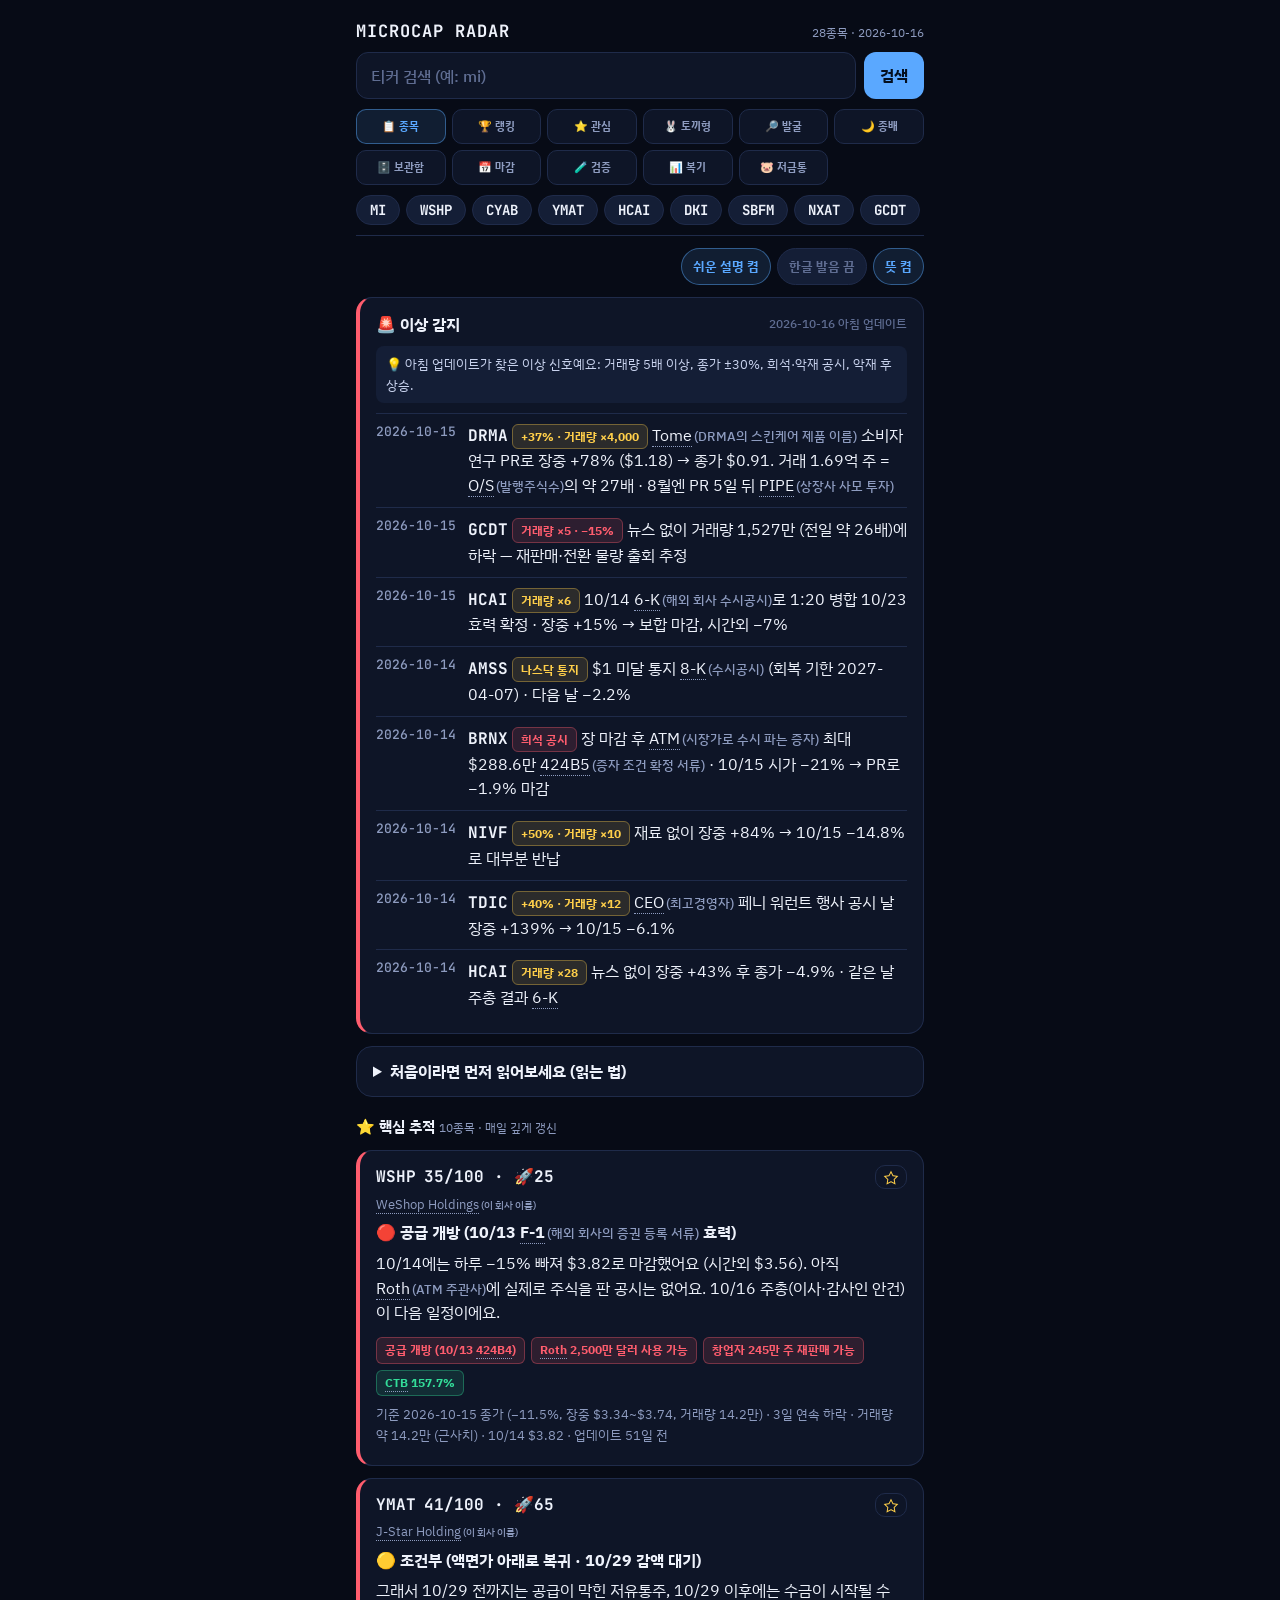
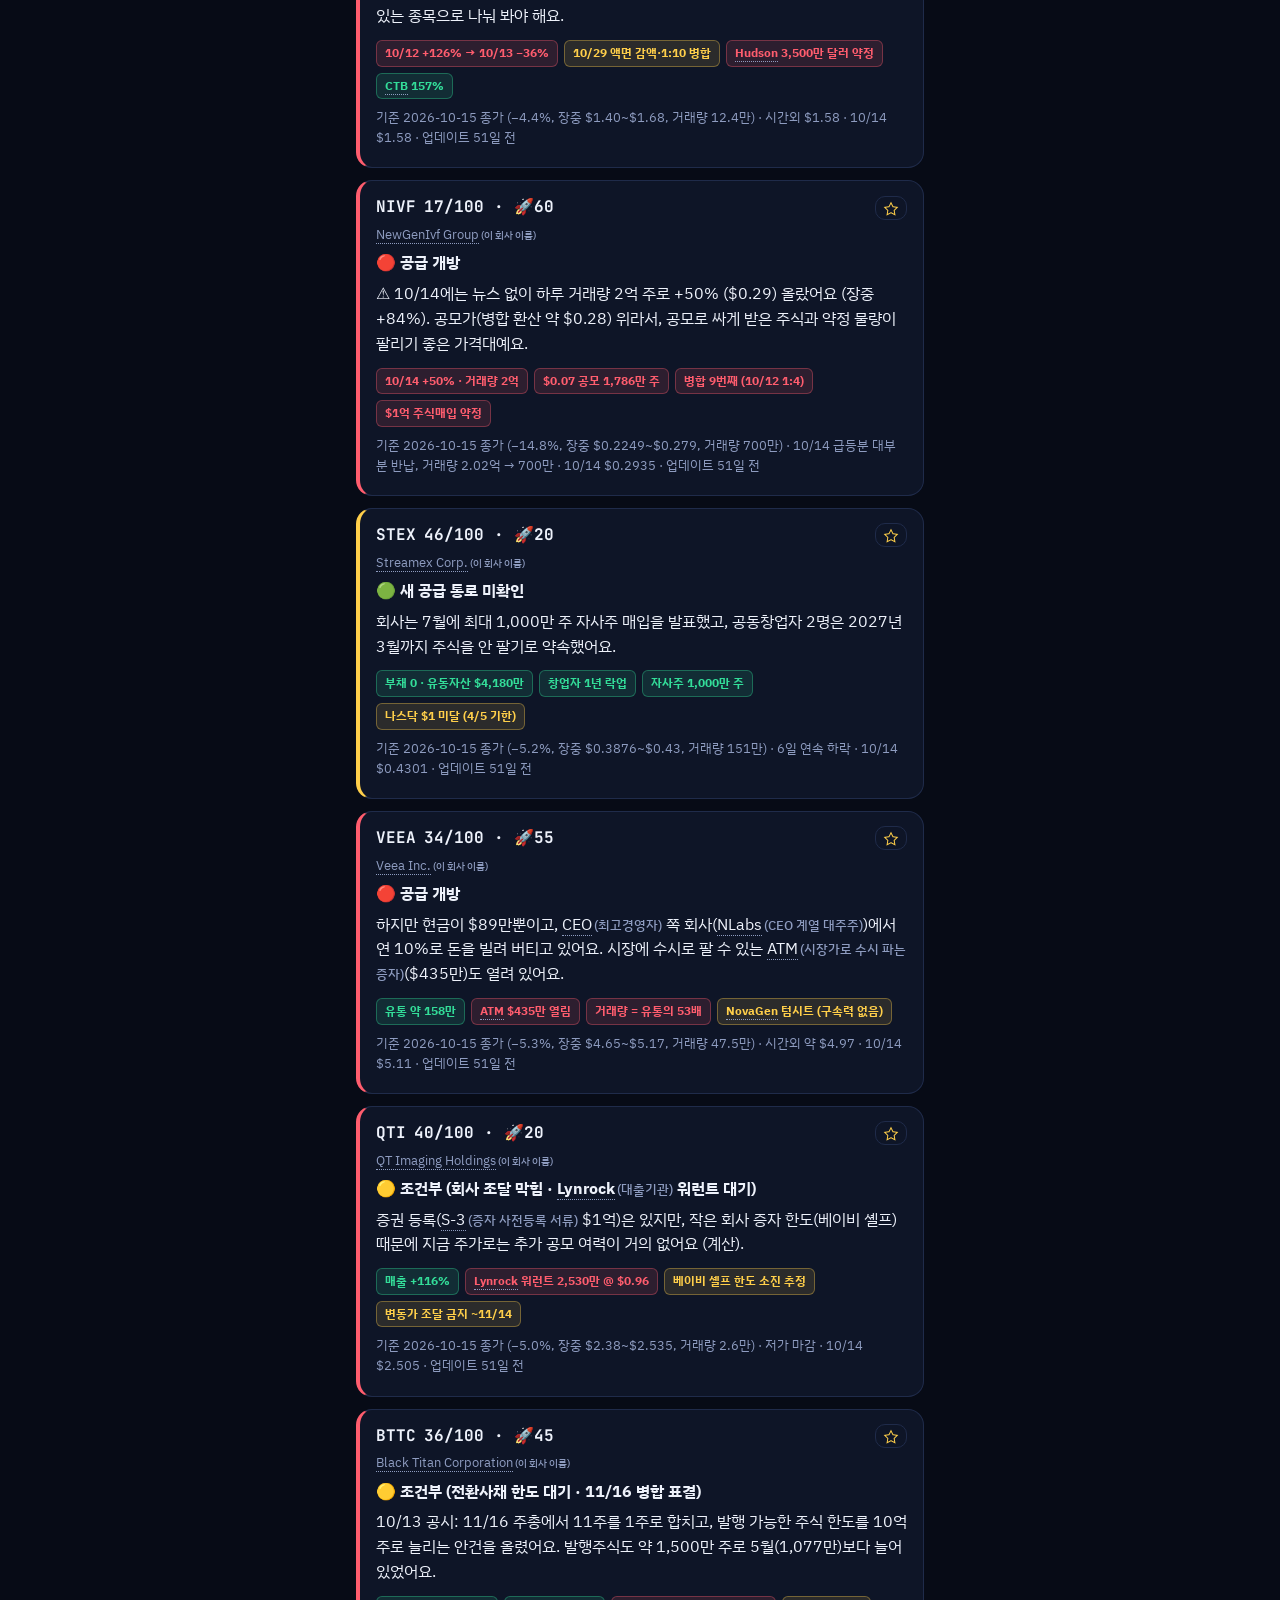
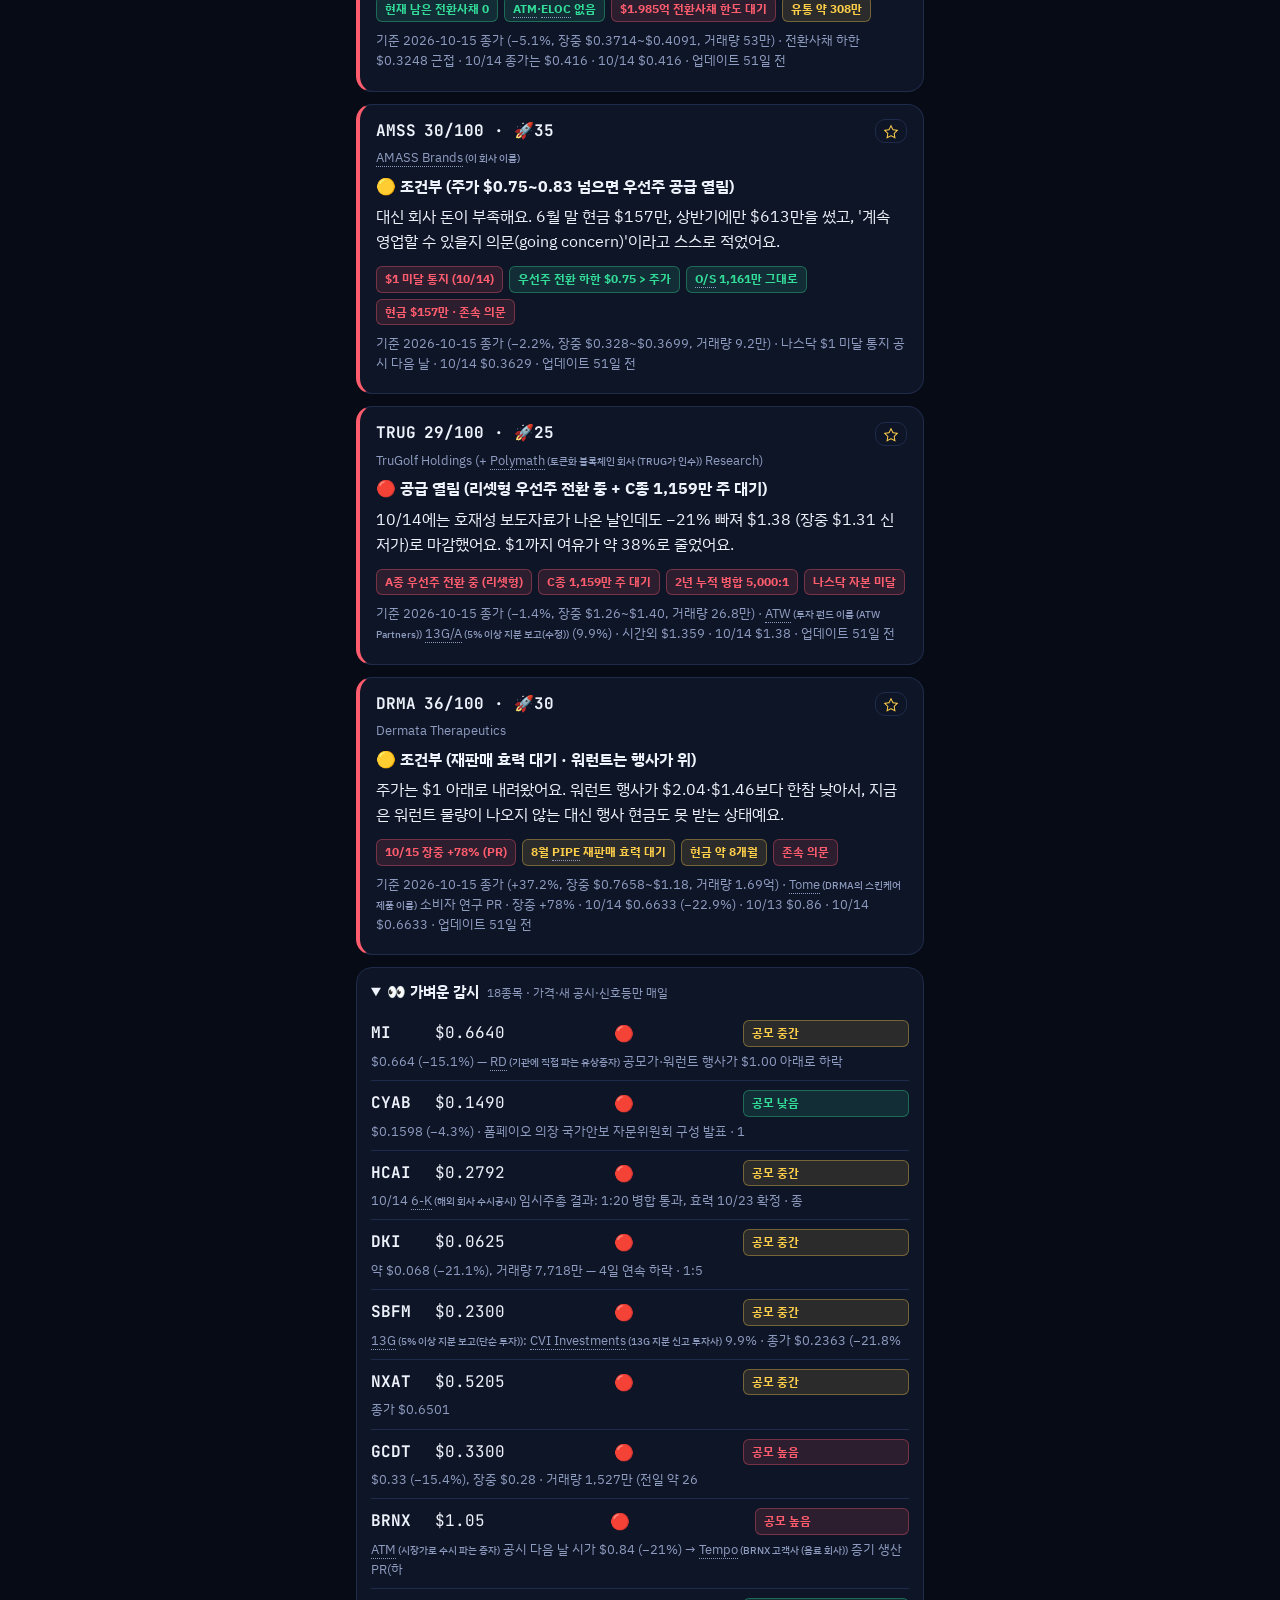
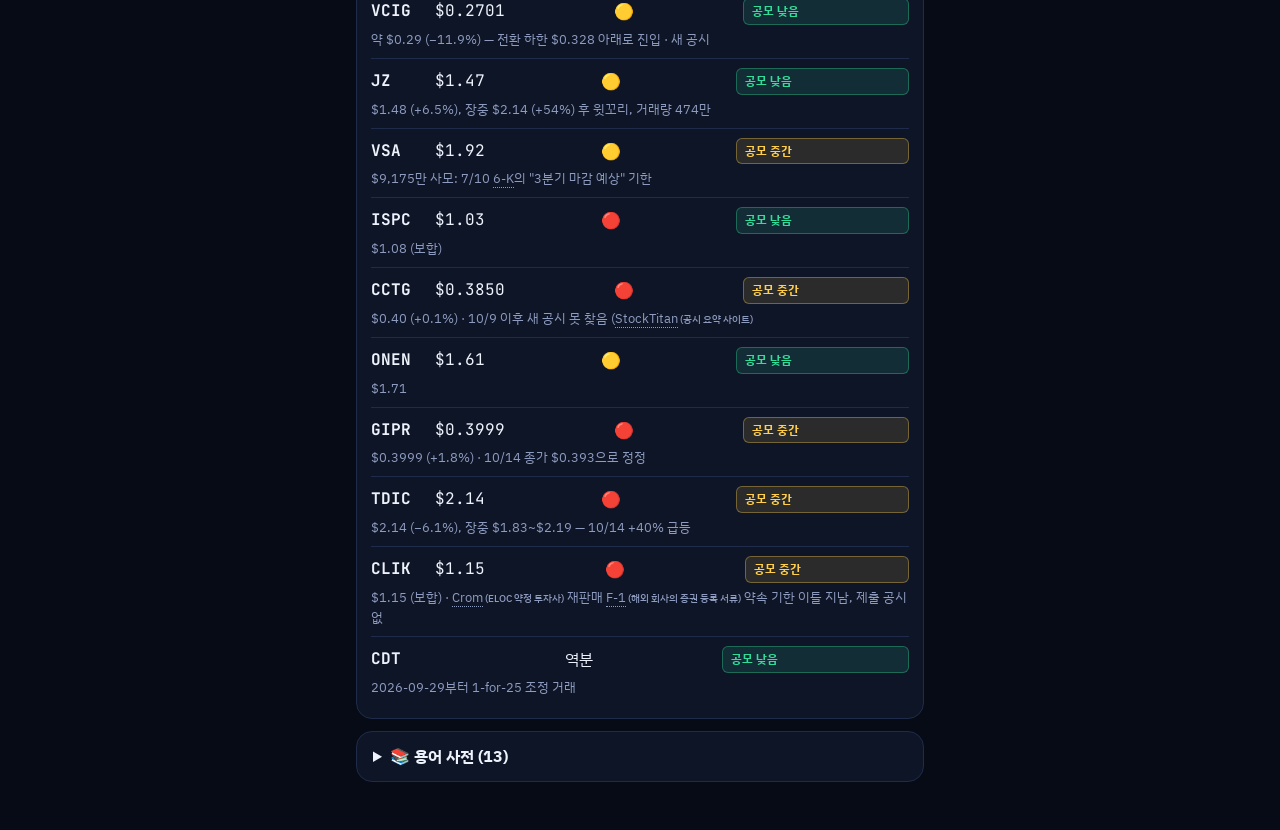
==== commit 196991ba: "Load external ticker analyses into Radar and automate Pages data discovery" ====
--- a/index.html
+++ b/index.html
@@ -2429,6 +2429,49 @@
 let init='';try{init=new URLSearchParams(location.search).get('ticker')||''}catch(e){}
 if(!init){try{init=(location.hash||'').slice(1)}catch(e){}}
 nav(init);
+/* External analyses are adapted to the existing Radar model, leaving rendering intact. */
+function radarAnalysis(raw, ticker){
+  if(!raw||typeof raw!=='object'||Array.isArray(raw))throw new Error('Invalid analysis');
+  if(raw.ticker&&raw.ticker!==ticker)throw new Error('Ticker/filename mismatch');
+  const d={...raw};
+  const signal=raw.signal||{},memo=raw.memo||{},verified=raw.verified||{};
+  d.signal={...signal,c:signal.c||({red:'r',yellow:'y',green:'g'}[signal.color])||'y',t:signal.t||signal.text||'확인 필요',why:signal.why||raw.supply?.items||[]};
+  d.conclusion=raw.conclusion||[signal.summary,memo.structure].filter(Boolean);
+  d.structure={reverseSplit:verified.reverseSplit,...raw.structure};
+  d.supply={...raw.supply,immediate:raw.supply?.immediate||raw.supply?.items||[]};
+  d.events=(raw.events||[]).map(e=>({...e,title:e.title||e.event||''}));
+  d.scenarios=raw.scenarios||raw.scenario;
+  d.frames=raw.frames||raw.framework;
+  d.memo={...memo,supply:memo.supply||memo.dilution,next:memo.next||memo.watch};
+  d.risks=raw.risks||[memo.risk].filter(Boolean);
+  d.analyzedAt=raw.analyzedAt||raw.asOf;
+  if(raw.correctionToPost&&!raw.thesis)d.thesis={title:'게시글 해석 검증',old:[],now:raw.correctionToPost,verdict:signal.summary||''};
+  if(Object.keys(verified).length&&!raw.timeline)d.timeline=Object.entries(verified).map(([k,t])=>({d:raw.asOf||'',k:'공시',t}));
+  if(raw.sources?.length&&!raw.opinions)d.opinions=[{author:'분석 출처',points:raw.sources}];
+  if(d.rubric)d.score=RUB.reduce((a,[k])=>a+(Number(d.rubric[k])||0),0);
+  return d;
+}
+async function loadRadarAnalyses(){
+  const valid=name=>/^[A-Z][A-Z0-9.-]*\.json$/.test(name);
+  const get=async url=>{const r=await fetch(url,{cache:'no-store',signal:AbortSignal.timeout(10000)});if(!r.ok)throw new Error(`${url}: ${r.status}`);return r};
+  let files=[];
+  try{
+    // Local HTTP servers expose directory listings; Pages uses the build manifest.
+    if(['localhost','127.0.0.1'].includes(location.hostname)){
+      try{const html=await (await get('data/')).text();const doc=new DOMParser().parseFromString(html,'text/html');files=[...doc.querySelectorAll('a[href]')].map(a=>a.getAttribute('href')).filter(valid)}catch(e){console.warn('Radar directory discovery:',e)}
+    }
+    if(!files.length){files=await (await get('data/index.json')).json();if(!Array.isArray(files))throw new Error('Invalid ticker manifest');files=files.filter(name=>typeof name==='string'&&valid(name))}
+    await Promise.all([...new Set(files)].map(async name=>{
+      try{const ticker=name.slice(0,-5),raw=await (await get('data/'+encodeURIComponent(name))).json();const adapted=radarAnalysis(raw,ticker);DB()[ticker]={...(DB()[ticker]||{}),...adapted}}
+      catch(e){console.warn('Radar analysis skipped:',name,e)}
+    }));
+    chipsBar();
+    // Preserve navigation changes made while requests were in flight.
+    const ticker=new URLSearchParams(location.search).get('ticker');
+    nav(ticker||(location.hash||'').slice(1));
+  }catch(e){console.warn('Radar external data unavailable; embedded analyses retained:',e)}
+}
+loadRadarAnalyses();
 </script>
 
 </body></html>
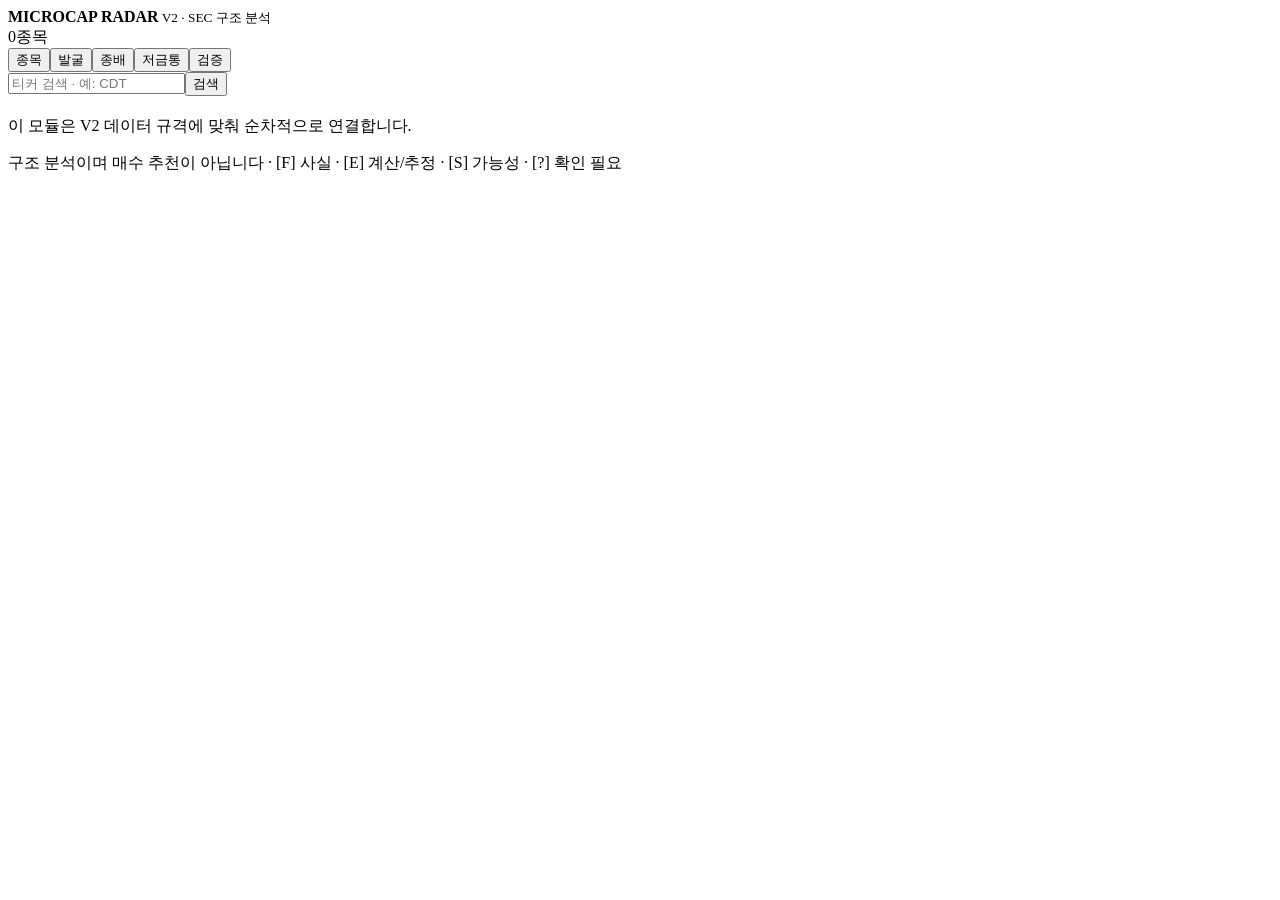
==== commit 2fec588f: "Build Microcap Radar V2 foundation" ====
--- a/index.html
+++ b/index.html
@@ -1,2477 +1 @@
-<!doctype html><html><head><meta charset=utf8><meta name=viewport content="width=device-width,initial-scale=1,viewport-fit=cover"><style>:root{color-scheme:light;box-sizing:border-box;padding-top:env(safe-area-inset-top,0px);padding-bottom:env(safe-area-inset-bottom,0px)}html{scroll-padding-top:env(safe-area-inset-top,0px)}body{margin:0;padding:0;font:14px -apple-system,BlinkMacSystemFont,sans-serif;background:#fff;color:#000}img{max-width:100%}[hidden]:not([hidden=until-found i]){display:none!important}</style></head><body>
-<title>MICROCAP Radar</title>
-<link rel="preconnect" href="https://fonts.googleapis.com">
-<link rel="stylesheet" href="https://fonts.googleapis.com/css2?family=IBM+Plex+Sans+KR:wght@400;500;700&family=JetBrains+Mono:wght@500;700&display=swap">
-<style>
-/* Layout: single-column terminal feed — sticky search, ticker sheet of stacked panels, numbers in mono */
-:root{
-  color-scheme:dark;
-  --bg:#070b16; --panel:#0e1527; --panel2:#141e36; --line:#1f2b4a;
-  --tx:#eef2fb; --mut:#8e9cc0; --dim:#5f6d92;
-  --g:#33dd99; --y:#ffcf4a; --r:#ff5d6e; --b:#5aa8ff; --p:#a88bff;
-  --gbg:rgba(51,221,153,.12); --ybg:rgba(255,207,74,.12); --rbg:rgba(255,93,110,.13); --bbg:rgba(90,168,255,.12); --pbg:rgba(168,139,255,.13);
-  --sans:"IBM Plex Sans KR",-apple-system,"Apple SD Gothic Neo",system-ui,sans-serif;
-  --mono:"JetBrains Mono",ui-monospace,Menlo,monospace;
-}
-*{box-sizing:border-box}
-body{margin:0;background:var(--bg);color:var(--tx);font:16px/1.55 var(--sans);-webkit-text-size-adjust:100%}
-.wrap{max-width:600px;margin:0 auto;padding-inline:16px;padding-block:10px 48px}
-.mono,.num{font-family:var(--mono);font-variant-numeric:tabular-nums}
-.top{position:sticky;top:env(safe-area-inset-top,0px);background:var(--bg);padding-block:8px 10px;z-index:5;border-bottom:1px solid var(--line)}
-.brand{display:flex;justify-content:space-between;align-items:baseline;gap:8px;margin-bottom:8px}
-.brand b{font-family:var(--mono);font-size:17px;letter-spacing:.06em}
-.brand span{color:var(--mut);font-size:12px}
-.search{display:flex;gap:8px}
-.search input{flex:1;min-width:0;background:var(--panel);border:1px solid var(--line);border-radius:12px;color:var(--tx);font:500 18px var(--mono);padding:11px 14px;text-transform:uppercase}
-.search input::placeholder{text-transform:none;font-family:var(--sans);color:var(--dim);font-size:16px}
-button{font:inherit;cursor:pointer;border:0;border-radius:12px;background:var(--b);color:#04101f;font-weight:700;padding:11px 16px}
-button.ghost{background:var(--panel2);color:var(--tx);border:1px solid var(--line)}
-button:focus-visible,input:focus-visible,textarea:focus-visible,a:focus-visible{outline:2px solid var(--b);outline-offset:2px}
-.chips{display:flex;gap:6px;overflow-x:auto;padding-top:10px}
-.chip{flex:none;background:var(--panel2);border:1px solid var(--line);color:var(--tx);border-radius:999px;padding:5px 13px;font:700 14px var(--mono)}
-main{display:grid;gap:12px;padding-top:12px}
-.sec{background:var(--panel);border:1px solid var(--line);border-radius:16px;padding:14px 16px;min-width:0}
-.sec>h3{margin:0 0 10px;font-size:16px;display:flex;align-items:center;justify-content:space-between;gap:8px;text-wrap:balance}
-.sec>h3 small{color:var(--dim);font-weight:500;font-size:12px}
-.sec.r{border-left:4px solid var(--r)}.sec.y{border-left:4px solid var(--y)}.sec.g{border-left:4px solid var(--g)}.sec.p{border-left:4px solid var(--p)}.sec.b{border-left:4px solid var(--b)}
-.hero{background:linear-gradient(165deg,#12204a,#0a1124 70%);border:1px solid var(--line);border-radius:18px;padding:16px}
-.hero .row{display:flex;justify-content:space-between;align-items:flex-start;gap:12px}
-.hero h1{margin:0;font:700 36px/1 var(--mono);letter-spacing:.02em}
-.hero .co{color:var(--mut);font-size:14px;margin-top:6px}
-.hero .px{margin-top:10px;font:700 22px var(--mono)}
-.hero .px small{display:block;font:400 12px var(--sans);color:var(--dim)}
-.fresh{margin-top:8px;font-size:12px;color:var(--mut)}
-.score{flex:none;width:86px;height:86px;border-radius:50%;display:grid;place-items:center;text-align:center;background:conic-gradient(var(--c) calc(var(--v)*1%),var(--line) 0);position:relative}
-.score::before{content:"";position:absolute;inset:7px;border-radius:50%;background:#0b1430}
-.score div{position:relative;font:700 26px/1 var(--mono)}
-.score i{display:block;font:500 10px var(--sans);color:var(--mut);margin-top:3px;font-style:normal}
-.pills{display:flex;flex-wrap:wrap;gap:6px;margin-top:12px}
-.pill{font-size:12px;font-weight:700;border-radius:6px;padding:3px 8px;border:1px solid transparent}
-.pill.r{color:var(--r);background:var(--rbg);border-color:rgba(255,93,110,.35)}
-.pill.y{color:var(--y);background:var(--ybg);border-color:rgba(255,207,74,.35)}
-.pill.g{color:var(--g);background:var(--gbg);border-color:rgba(51,221,153,.35)}
-.pill.b{color:var(--b);background:var(--bbg);border-color:rgba(90,168,255,.35)}
-.pill.p{color:var(--p);background:var(--pbg);border-color:rgba(168,139,255,.35)}
-.pill.off{color:var(--dim);background:transparent;border-color:var(--line)}
-.kv{display:grid;grid-template-columns:1fr 1fr;gap:8px}
-.kv div{background:var(--panel2);border-radius:10px;padding:8px 10px;min-width:0}
-.kv span{display:block;color:var(--mut);font-size:12px}
-.kv b{font-size:14px;word-break:break-word}
-.na{color:var(--dim);font-weight:500}
-ul{margin:4px 0 0;padding-left:18px}li{margin:4px 0}
-p{margin:6px 0}
-.tag{font-style:normal;font-size:11px;font-weight:700;border-radius:5px;padding:1px 6px;margin-right:6px;background:var(--panel2)}
-.tag.b{color:var(--b)}.tag.y{color:var(--y)}.tag.p{color:var(--p)}
-.lbl{font-weight:700;margin-top:10px;font-size:14px}.lbl.r{color:var(--r)}.lbl.y{color:var(--y)}.lbl.p{color:var(--p)}.lbl.g{color:var(--g)}
-.note{color:var(--mut);font-size:13px}
-.sig{font-size:20px;font-weight:700;margin:0}
-/* ladder */
-.ladder{position:relative;display:grid;gap:2px;padding-left:16px}
-.ladder::before{content:"";position:absolute;left:5px;top:10px;bottom:10px;width:2px;background:var(--line)}
-.rung{position:relative;display:grid;grid-template-columns:auto auto 1fr;gap:4px 10px;align-items:baseline;padding:8px 10px;border-radius:10px}
-.rung::before{content:"";position:absolute;left:-15px;top:15px;width:10px;height:10px;border-radius:50%;background:var(--panel);border:2px solid var(--dim)}
-.rung .p{font:700 15px var(--mono)}
-.rung .d{font:500 12px var(--mono)}
-.rung .d.up{color:var(--g)}.rung .d.dn{color:var(--r)}
-.rung .t{font-size:13px;min-width:0}
-.rung.cur{background:var(--bbg)}
-.rung.cur::before{background:var(--b);border-color:var(--b)}
-/* dilution */
-.sum{display:grid;grid-template-columns:repeat(3,1fr);gap:8px;margin-bottom:10px}
-.sum div{background:var(--panel2);border-radius:10px;padding:8px}
-.sum span{display:block;font-size:11px;color:var(--mut)}
-.sum b{font:700 15px var(--mono)}
-.drow{border-top:1px solid var(--line);padding-block:10px;display:grid;grid-template-columns:1fr auto;gap:2px 10px}
-.drow:first-of-type{border-top:0}
-.drow .k{font-weight:700;font-size:14px}
-.drow .w{font-size:12px;color:var(--dim)}
-.drow .q{font:700 14px var(--mono);text-align:right}
-.drow .q small{display:block;font:500 11px var(--mono);color:var(--dim)}
-.drow .n{grid-column:1/-1;font-size:12px;color:var(--mut)}
-.drow .s{grid-column:1/-1;display:flex;gap:6px;align-items:center;flex-wrap:wrap}
-/* tiles */
-.tiles{display:grid;grid-template-columns:repeat(3,1fr);gap:8px}
-.tiles div{background:var(--panel2);border-radius:10px;padding:10px 8px;min-width:0}
-.tiles span{display:block;font-size:11px;color:var(--mut)}
-.tiles b{display:block;font:700 18px var(--mono);margin-block:2px}
-.tiles small{font-size:11px;color:var(--dim)}
-.callout{border-radius:10px;padding:10px 12px;margin-top:10px;font-size:14px}
-.callout.y{background:var(--ybg);border:1px solid rgba(255,207,74,.3)}
-.callout.b{background:var(--bbg);border:1px solid rgba(90,168,255,.3)}
-.callout.p{background:rgba(180,140,255,.10);border:1px solid rgba(180,140,255,.35)}.callout.r{background:rgba(255,99,99,.10);border:1px solid rgba(255,99,99,.35)}.callout.g{background:rgba(80,220,140,.10);border:1px solid rgba(80,220,140,.35)}
-.callout h4{margin:0 0 4px;font-size:12px;color:var(--mut);font-weight:700}
-/* events, timeline, holders */
-.ev{display:grid;grid-template-columns:auto 1fr;gap:4px 12px;border-top:1px solid var(--line);padding-block:9px}
-.ev:first-child{border-top:0}
-.ev .dt{font:500 13px var(--mono);color:var(--mut);white-space:nowrap}
-.dd{display:inline-block;font:700 11px var(--mono);border-radius:5px;padding:1px 6px;margin-top:3px;background:var(--rbg);color:var(--r)}
-.dd.far{background:var(--bbg);color:var(--b)}.dd.past{background:var(--panel2);color:var(--dim)}
-.hrow{border-top:1px solid var(--line);padding-block:9px;display:grid;grid-template-columns:1fr auto;gap:2px 10px}
-.hrow:first-child{border-top:0}
-.hrow b{font-size:14px}.hrow .pc{font:700 14px var(--mono);text-align:right}
-.hrow .m{grid-column:1/-1;font-size:12px;color:var(--mut)}
-.tl{display:grid;grid-template-columns:auto auto 1fr;gap:6px 10px;align-items:baseline;font-size:13px}
-.tl .k{font-size:11px;font-weight:700;border-radius:5px;padding:1px 6px;text-align:center}
-.frame{margin:8px 0}.frame b{display:block;font-size:14px}
-pre{white-space:pre-wrap;background:var(--panel2);border-radius:10px;padding:12px;font:13px/1.55 var(--mono);margin:8px 0}
-textarea{width:100%;min-height:96px;background:var(--panel2);border:1px solid var(--line);border-radius:10px;color:var(--tx);font:15px/1.5 var(--sans);padding:10px;resize:vertical}
-details.fold{margin-top:12px}details.fold summary small{color:var(--mut,#8a94a8);font-weight:400;margin-left:6px;font-size:.85em}details{background:var(--panel);border:1px solid var(--line);border-radius:16px;padding:12px 16px}
-summary{font-weight:700;cursor:pointer}
-.empty{text-align:center;padding:18px 8px}
-.list .sec{cursor:pointer}
-.toast{position:fixed;left:50%;bottom:calc(20px + env(safe-area-inset-bottom,0px));transform:translateX(-50%);background:var(--g);color:#031a10;font-weight:700;padding:10px 18px;border-radius:999px;opacity:0;pointer-events:none;transition:opacity .2s}
-.toast.on{opacity:1}
-.tm{border-bottom:1px dotted var(--mut);cursor:help}
-.gl{color:var(--mut);font-size:.8em;font-weight:500;margin-left:2px;white-space:normal}
-.kv span i{font-style:normal;color:var(--dim);font-size:11px}
-.help{font-size:13px;color:#c9d3ee;background:var(--panel2);border-radius:8px;padding:8px 10px;margin:0 0 10px;line-height:1.55}
-body.nohelp .help{display:none}
-.bar{display:flex;justify-content:space-between;gap:8px;flex-wrap:wrap}
-.tgl{display:flex;gap:6px;flex-wrap:wrap;margin-left:auto}
-.tg{padding:7px 11px;font-size:13px;font-weight:700;border-radius:999px;background:var(--panel2);color:var(--dim);border:1px solid var(--line)}
-.tg[aria-pressed="true"]{background:var(--bbg);color:var(--b);border-color:rgba(90,168,255,.45)}
-body.nopr .pr,body.nopr .sep,body.nomn .mn,body.nomn .sep,body.nopr .gl.pronly{display:none}
-body.nopr.nomn .gl{display:none}
-.sec.easy{background:linear-gradient(170deg,#132650,var(--panel) 75%);border-color:#29407a}
-.sec.easy ol{margin:0;padding-left:20px;display:grid;gap:6px;font-size:15.5px;line-height:1.6}
-.top-help p{font-size:14px;margin:8px 0}
-.tabs{display:grid;grid-template-columns:repeat(6,1fr);gap:6px;margin-top:10px}
-.tabs button{flex:1;min-width:0;padding:8px 0;font-size:11px;white-space:nowrap;background:var(--panel);color:var(--mut);border:1px solid var(--line);border-radius:10px}
-.star{background:none;border:1px solid var(--line);border-radius:10px;color:var(--y);font-size:20px;line-height:1;padding:6px 9px;cursor:pointer}.star.on{background:rgba(255,200,60,.12);border-color:rgba(255,200,60,.5)}.sec h3 .star{font-size:16px;padding:3px 7px;margin-left:auto}.rab{display:flex;gap:6px;flex-wrap:wrap;margin:6px 0}
-.goal{border-top:1px solid var(--line);padding-block:10px}.goal:first-child{border-top:0}.goal.main{background:var(--bbg);border-radius:10px;padding:10px;border-top:0;margin-bottom:6px}.goal .gh{display:flex;justify-content:space-between;gap:8px;align-items:center}.goal .gp{display:flex;gap:10px;flex-wrap:wrap;align-items:baseline;margin-top:4px;font-weight:700}.goal .gp .up{color:var(--g)}.goal .gp .dn{color:var(--r)}.goal .gk{font-size:13px;margin-top:4px}.goal .gkl{font-style:normal;display:inline-block;min-width:46px;color:var(--mut);font-size:12px}.hrow .pc small.up{color:var(--g)}.hrow .pc small.dn{color:var(--r)}
-.arch-why{display:flex;flex-wrap:wrap;gap:6px;margin-top:8px}.arch-why button{flex:1 1 45%;padding:9px 6px;font-size:13px;background:var(--panel);color:var(--tx);border:1px solid var(--line);border-radius:10px}
-.tabs button[aria-current="page"]{background:var(--bbg);color:var(--b);border-color:rgba(90,168,255,.45)}
-.sorts{display:flex;gap:6px;overflow-x:auto;padding-bottom:2px}
-.sorts button{flex:none;padding:7px 12px;font-size:13px;border-radius:999px;background:var(--panel2);color:var(--mut);border:1px solid var(--line)}
-.sorts button[aria-pressed="true"]{background:var(--ybg);color:var(--y);border-color:rgba(255,207,74,.45)}
-.rk{display:grid;grid-template-columns:34px 1fr auto;gap:2px 10px;align-items:center;border-top:1px solid var(--line);padding-block:12px;cursor:pointer}
-.rk:first-of-type{border-top:0}
-.rk .n{font:700 22px var(--mono);text-align:center}
-.rk .mv{grid-column:1;font:700 11px var(--mono);text-align:center}
-.rk .mv.up{color:var(--g)}.rk .mv.dn{color:var(--r)}.rk .mv.nw{color:var(--b)}
-.rk .t{font:700 16px var(--mono)}
-.rk .c{font-size:12px;color:var(--mut)}
-.rk .v{font:700 18px var(--mono);text-align:right}
-.rk .v small{display:block;font:500 11px var(--sans);color:var(--dim)}
-.rk .x{grid-column:2/-1;display:flex;flex-wrap:wrap;gap:6px;align-items:center}
-.rk.stale{opacity:.45}
-.bars{display:grid;gap:8px}
-.bar1{display:grid;grid-template-columns:96px 1fr 52px;gap:8px;align-items:center;font-size:13px}
-.bar1 .tr{height:8px;border-radius:4px;background:var(--panel2);overflow:hidden}
-.bar1 .fl{height:100%;background:var(--b);border-radius:4px}
-.bar1 .num{text-align:right;font-size:12px}
-.cand{border-top:1px solid var(--line);padding-block:12px;display:grid;gap:6px}
-.cand:first-of-type{border-top:0}
-.cand .hd{display:flex;justify-content:space-between;align-items:baseline;gap:8px}
-.cand .hd b{font:700 18px var(--mono)}
-.rv{border-top:1px solid var(--line);padding:9px 0;font-size:14px;line-height:1.6}.rv:first-of-type{border-top:0}
-.tkl{color:var(--b);border-bottom:1px solid rgba(90,168,255,.5);cursor:pointer;font-family:var(--mono);font-weight:700}
-.rvsum{display:flex;flex-wrap:wrap;gap:6px;margin-top:8px}
-.stat{border-width:1px 1px 1px 4px}.st2{display:grid;grid-template-columns:1fr 1fr;gap:8px}.st2>div{background:var(--panel2);border-radius:10px;padding:8px 10px}.st2 span{display:block;font-size:12px;color:var(--mut)}.st2 b{font-size:16px}.st2 b small{font-size:12px;color:var(--mut)}
-.c-r{color:var(--r)}.c-y{color:var(--y)}.c-g{color:var(--g)}.gauge{height:6px;background:var(--line);border-radius:3px;margin-top:6px;overflow:hidden}.gauge i{display:block;height:100%}
-details.rd{background:transparent;border:0;padding:0;margin:2px 0 8px}details.rd summary{font-size:13px;color:var(--b)}details.rd ul{font-size:13px;padding-left:4px;list-style:none}.dot{display:inline-block;width:8px;height:8px;border-radius:50%;margin-right:6px;background:var(--mut)}.dot.r{background:var(--r)}.dot.y{background:var(--y)}.dot.g{background:var(--g)}.dot.b{background:var(--b)}
-.fd{font-size:14px;background:var(--panel2);border-radius:10px;padding:8px 10px;margin-top:6px}.fd .dn{color:var(--r);font-family:var(--mono)}.fdbar{display:flex;height:8px;border-radius:4px;overflow:hidden;margin-top:6px;gap:1px}.fdbar i{display:block;min-width:2px}.fdlg{display:flex;flex-wrap:wrap;gap:4px 10px;font-size:11px;color:var(--mut);margin-top:4px}.fdlg i{display:inline-block;width:8px;height:8px;border-radius:2px;margin-right:4px}
-.nx{font-size:14px;margin-top:8px}.kp{display:grid;gap:4px;margin-top:8px}.kp>div{font-size:13px;display:grid;grid-template-columns:auto auto 1fr;gap:8px;align-items:baseline}.kp small{color:var(--mut);font-size:12px;min-width:0}.kp .up{color:var(--g)}.kp .dn{color:var(--r)}ul.fl{font-size:13px;margin-top:2px}
-details.grp{padding:12px 14px}details.grp>summary{font-size:15px}details.grp>summary small{color:var(--mut);font-weight:400;font-size:12px;margin-left:4px}.gin{display:grid;gap:12px;margin-top:12px}.gin details{background:var(--panel2)}
-.gh2{font-size:15px;margin:6px 0 0}.gh2 small{color:var(--mut);font-weight:400;font-size:12px}.wl{display:grid;margin-top:8px}.wrow{display:grid;grid-template-columns:56px auto auto auto;gap:4px 8px;align-items:center;border-top:1px solid var(--line);padding:9px 0;cursor:pointer}.wrow:first-child{border-top:0}.wrow small{grid-column:1/-1}
-.pgbar{position:relative;height:14px;background:var(--panel2);border-radius:7px;margin:8px 0 2px}.pgbar i{position:absolute;top:0;bottom:0;display:block}.pgbar .bx{background:rgba(51,221,153,.25);border:1px solid rgba(51,221,153,.6);border-radius:6px}.pgbar .sp{width:2px;background:var(--r)}.pgbar .cu{width:12px;height:12px;top:1px;margin-left:-6px;border-radius:50%;background:var(--b);border:2px solid #fff}
-.pglg{display:flex;justify-content:space-between;gap:6px;font-size:11px;color:var(--mut);font-family:var(--mono)}.pgk{display:grid;grid-template-columns:repeat(3,1fr);gap:6px;margin-top:8px}.pgk div{background:var(--panel2);border-radius:8px;padding:5px 8px}.pgk span{display:block;font-size:11px;color:var(--mut)}.pgk b{font:700 13px var(--mono)}.sec.pg>h3{align-items:flex-start}
-@media (max-width:380px){.tiles,.sum{grid-template-columns:1fr 1fr}.hero h1{font-size:30px}}
-@media (prefers-reduced-motion:reduce){.toast{transition:none}}
-</style>
-<div class="wrap">
-  <div class="top">
-    <div class="brand"><b>MICROCAP RADAR</b><span id="meta"></span></div>
-    <div class="search"><input id="q" placeholder="티커 검색 (예: mi)" autocapitalize="characters" autocomplete="off" autocorrect="off" aria-label="티커 검색"><button id="go">검색</button></div>
-    <div class="tabs" id="tabs"><button data-tab="list">📋 종목</button><button data-tab="rank">🏆 랭킹</button><button data-tab="fav">⭐ 관심</button><button data-tab="rabbit">🐰 토끼형</button><button data-tab="find">🔎 발굴</button><button data-tab="close">🌙 종배</button><button data-tab="arch">🗄️ 보관함</button><button data-tab="due">📅 마감</button><button data-tab="lab">🧪 검증</button><button data-tab="review">📊 복기</button><button data-tab="piggy">🐷 저금통</button></div>
-    <div class="chips" id="chips"></div>
-  </div>
-  <main id="view"></main>
-</div>
-<div class="toast" id="toast" role="status"></div>
-
-<!-- ========== DATA LAYER: 종목 추가 = TICKERS 객체에 항목만 추가 (기존 종목 삭제/덮어쓰기 금지) ========== -->
-<script>
-/* 종목 스키마 (값이 없으면 키를 생략 → 화면에 "확인 필요" 표시)
- "WSHP": {
-  ticker, company, exchange, refPrice, refDate, score(0-100), asOf,
-  conclusion:[ "문장" | {t:"F|E|S", x:"문장"} ],           // 10초 결론
-  structure:{marketCap,os,float,publicFloat,insider,reverseSplit},
-  cash:{cash,burn,debt,need,goingConcern},
-  incentive:"가격 유인 설명 (없으면 '명확한 가격 유인 확인되지 않음')",
-  supply:{immediate:[],conditional:[],potential:[],effect:"",ratioOS:"",ratioFloat:""},
-  short:{latestSI,settleDate,prevSI,change,shortFloat,dtc,dailyShortVol,ctb,borrow,regsho,thirdParty:true},
-  events:[{date,title,confirmed:true|false}],
-  frames:{kkung:"",parfait:"",cheonseok:"",snu:""},
-  pattern:{name,match,reason},
-  risks:[],
-  memo:{structure,float,catalyst,supply,short,risk,next},
-  glossary:[["English","발음","뜻"]]
- }
-*/
-const RADAR_DB = {
-  version: 1,
-  updated: "2026-10-16",
-  alertsAt: "2026-10-16 아침 업데이트",
-  alerts: [{"t":"DRMA","date":"2026-10-15","k":"+37% · 거래량 ×4,000","c":"y","x":"Tome 소비자 연구 PR로 장중 +78% ($1.18) → 종가 $0.91. 거래 1.69억 주 = O/S의 약 27배 · 8월엔 PR 5일 뒤 PIPE"},{"t":"GCDT","date":"2026-10-15","k":"거래량 ×5 · −15%","c":"r","x":"뉴스 없이 거래량 1,527만 (전일 약 26배)에 하락 — 재판매·전환 물량 출회 추정"},{"t":"HCAI","date":"2026-10-15","k":"거래량 ×6","c":"y","x":"10/14 6-K로 1:20 병합 10/23 효력 확정 · 장중 +15% → 보합 마감, 시간외 −7%"},{"t":"AMSS","date":"2026-10-14","k":"나스닥 통지","c":"y","x":"$1 미달 통지 8-K (회복 기한 2027-04-07) · 다음 날 −2.2%"},{"t":"BRNX","date":"2026-10-14","k":"희석 공시","c":"r","x":"장 마감 후 ATM 최대 $288.6만 424B5 · 10/15 시가 −21% → PR로 −1.9% 마감"},{"t":"NIVF","date":"2026-10-14","k":"+50% · 거래량 ×10","c":"y","x":"재료 없이 장중 +84% → 10/15 −14.8%로 대부분 반납"},{"t":"TDIC","date":"2026-10-14","k":"+40% · 거래량 ×12","c":"y","x":"CEO 페니 워런트 행사 공시 날 장중 +139% → 10/15 −6.1%"},{"t":"HCAI","date":"2026-10-14","k":"거래량 ×28","c":"y","x":"뉴스 없이 장중 +43% 후 종가 −4.9% · 같은 날 주총 결과 6-K"}],
-  prevRanks: {"STEX":1,"YMAT":2,"QTI":3,"BTTC":4,"DRMA":5,"WSHP":6,"VEEA":7,"JZ":8,"ONEN":9,"GIPR":10,"AMSS":11,"VCIG":12,"TRUG":13,"NXAT":14,"CLIK":15,"SBFM":16,"HCAI":17,"VSA":18,"TDIC":19,"DKI":20,"ISPC":21,"CYAB":22,"CCTG":23,"NIVF":24,"GCDT":25,"BRNX":26,"MI":27},
-  closing: {"runAt": "2026-10-16 04:23 KST", "session": "미국 10/15 장 (마감 전 스캔)", "basis": "하락률: StockAnalysis losers (10/15) · StockTitan momentum (15:06 ET, 최대 15분 지연) · 공시·대차: CurvedTrading (10/14~15, 제3자, 페이지 안에서도 값 상충) · StockTitan SEC·뉴스 · 15:20~15:35 ET 조사", "note": "체결강도·종가 수급은 전 종목 확인 불가 → 80점 만점을 100점으로 환산. 장중 고점 대비 하락률도 확인 못 함. 제외: HAIN(해외사업 매각 조건 불충족·대주단 협상, 유통 큼) · FMC(대형주) · ATII(SPAC) · TGL(S-3 효력·현금 1개월·계속기업 의문, 약 36점) · SHFS·GMEX·CDT·GCDT·NIVF·SAFX·PFSA(공급 열림·독성 희석, 이전 판정 또는 공모 반복) · FFAI·REED·OBAI·SAIQ 정밀 조사 생략. 조건부 2종목(EDUC·PLUT)은 공급은 막혔지만 공매 여유가 많아 '토끼형' 핵심 조건(공매 압력 제한)은 미충족.", "candidates": [{"ticker": "EDUC", "company": "Educational Development Corp", "drop": "-17%", "reason": "당일 뉴스·공시 못 찾음 (2분기 실적 발표 시기라 확인 필요). 매출 감소 추세(1분기 $480만, 전년 $710만)", "score": 60, "flowKnown": false, "grade": "cond", "parts": {"drop": 6, "dilution": 26, "short": 4, "float": 6, "risk": 6, "flow": null}, "dilutionVerdict": "공급 막힘", "shortVerdict": "공매 여유 많음", "facts": {"atm": "없음 (제3자)", "eloc": "확인되지 않음", "shelf": "유효 셸프 없음 (제3자)", "effect": "24개월 공모 서류 0건", "resale": "확인되지 않음", "warrant": "0 (제3자)", "conv": "없음 (5월 은행 빚 상환, $200만 한도 대출 미사용)", "si": "30.7K (2026-09-30 결제, 제3자)", "shortFloat": "O/S 대비 약 0.4%", "ctb": "약 1% (10/14, 제3자)", "avail": "약 65만 주", "regsho": "Threshold 미등재", "os": "약 860만 (확인 필요)", "float": "확인 필요 (CEO 지분 큼)"}, "risk": "매출 급감 + 유통 계약(Usborne) 해지 위험 + 현금 약 $180만 (5월 말)", "oneLine": "새 주식 공급 통로는 막혀 있지만, 빌릴 주식이 넉넉하고 하락 원인이 확인되지 않음", "easy": "회사가 새 주식을 찍어 팔 서류가 없어요. 다만 공매도용 주식이 넉넉해 눌림을 받기 쉽고, 오늘 왜 빠졌는지 아직 몰라요."}, {"ticker": "PLUT", "company": "Plutus Financial Group", "drop": "-19%", "reason": "당일 뉴스 못 찾음 · 거래량 약 2.4만 주로 얇음. Choco Up 합병 기한 12/31로 연장(9/30)", "score": 55, "flowKnown": false, "grade": "cond", "parts": {"drop": 6, "dilution": 22, "short": 4, "float": 6, "risk": 6, "flow": null}, "dilutionVerdict": "공급 막힘", "shortVerdict": "공매 여유 많음", "facts": {"atm": "없음 (제3자)", "eloc": "확인되지 않음", "shelf": "유효 셸프 여부 자료 상충 (2025-02 IPO EFFECT만)", "effect": "2025-02 IPO (424B4) 이후 공모 없음", "resale": "확인되지 않음", "warrant": "확인되지 않음", "conv": "확인되지 않음 · 합병 대가 신주 발행 예정 (규모 확인 필요)", "si": "3.1K (2026-09-30 결제, 제3자)", "shortFloat": "O/S 대비 약 0.02%", "ctb": "약 10% (10/14, 제3자)", "avail": "약 75만 주", "regsho": "Threshold 미등재 · SSR 10/13", "os": "1,535만 (20-F)", "float": "약 500만 (계산: 내부자 약 1,032만 제외)"}, "risk": "합병 완료 시 대가 신주 발행 · 현금 약 $170만 · 거래량이 너무 얇아 체결 어려움", "oneLine": "시장가 공급 통로는 안 보이지만 거래가 말라 있고 합병 신주가 대기", "easy": "새 주식을 시장에 팔 통로는 안 보여요. 하지만 하루 거래가 2만여 주뿐이라 사고팔기 어렵고, 합병이 끝나면 주식이 새로 생겨요."}, {"ticker": "SPRC", "company": "SciSparc", "drop": "-52%", "reason": "AI(에이전틱 AI) 전환 계획 발표 + 노트 보유자 약 $202만 주식 전환 가능 공시 (StockTitan)", "score": 50, "flowKnown": false, "grade": "pass", "parts": {"drop": 12, "dilution": 6, "short": 11, "float": 8, "risk": 3, "flow": null}, "dilutionVerdict": "공급 열림", "shortVerdict": "공매 오링", "facts": {"atm": "없음 (제3자)", "eloc": "확인되지 않음", "shelf": "F-3 효력 (최근 EFFECT 2026-08-31)", "effect": "효력 (제3자)", "resale": "확인 필요", "warrant": "0 (제3자)", "conv": "노트 약 $202만 전환 가능 (전환가 확인 필요)", "si": "11.4K (2026-09-30 결제, 제3자)", "shortFloat": "확인 필요 (자료 상충)", "ctb": "약 78% (10/14, 제3자)", "avail": "4천~1.5만 주 (자료 상충)", "regsho": "Threshold 미등재", "os": "확인 필요 (365K는 2025-12 기준, 이후 병합·발행)", "float": "확인 필요"}, "risk": "효력 셸프 + 노트 전환 물량 · 병합 반복(2026-03 1:9)", "oneLine": "빌릴 주식은 거의 없지만, 노트 전환·셸프로 반등 때 물량이 나올 구조", "easy": "공매도는 어렵지만, 빚을 주식으로 바꿀 수 있는 투자자가 있어 오르면 팔 물량이 나와요."}, {"ticker": "WCT", "company": "Wellchange Holdings", "drop": "-21%", "reason": "당일 뉴스 못 찾음 · 9/8 1:5 병합 후 하락 지속", "score": 48, "flowKnown": false, "grade": "pass", "parts": {"drop": 8, "dilution": 8, "short": 12, "float": 7, "risk": 3, "flow": null}, "dilutionVerdict": "공급 열림", "shortVerdict": "공매 오링", "facts": {"atm": "없음 (제3자)", "eloc": "확인되지 않음", "shelf": "자료 상충 (EFFECT 2026-08-27 기재)", "effect": "F-1 2026-07-07 → 424B4 2026-08-28 공모", "resale": "확인 필요", "warrant": "확인 필요", "conv": "확인되지 않음", "si": "285.7K (2026-09-30 결제, 제3자)", "shortFloat": "O/S 대비 약 9% (병합 반영 여부 확인 필요)", "ctb": "약 134% (10/14, 제3자)", "avail": "2만~3만 주", "regsho": "Threshold 미등재 · SSR 발동", "os": "확인 필요 (3.1M은 5월 기준, 9/8 병합 반영 여부 불명)", "float": "확인 필요"}, "risk": "2026년 병합 2회 + 8월 공모 · 반복 희석형", "oneLine": "빌릴 주식은 적지만 공모를 반복하는 회사라 반등 시 공급 위험", "easy": "올해 주식을 두 번 합치고 공모도 했어요. 공매도는 어렵지만 회사가 또 주식을 팔 수 있어요."}, {"ticker": "FRGT", "company": "Freight Technologies", "drop": "-29%", "reason": "1:10 주식병합 승인 (10/19부터 병합 가격 거래)", "score": 46, "flowKnown": false, "grade": "pass", "parts": {"drop": 10, "dilution": 6, "short": 12, "float": 8, "risk": 1, "flow": null}, "dilutionVerdict": "공급 열림", "shortVerdict": "공매 오링", "facts": {"atm": "ATM 존재 표시 (사용량 확인 필요)", "eloc": "확인되지 않음", "shelf": "자료 상충", "effect": "24개월 공모 서류 0건 (제3자)", "resale": "확인 필요", "warrant": "0 (제3자)", "conv": "확인 필요", "si": "174.7K (2026-09-30 결제, 제3자)", "shortFloat": "O/S 대비 약 10.5%", "ctb": "450~670% (10/12~14, 자료 상충)", "avail": "5만~15만 주 (자료 상충)", "regsho": "Threshold 등재 (11일, 제3자)", "os": "약 170만 (병합 전)", "float": "확인 필요"}, "risk": "현금 약 $35만 · 병합 9번째 · 병합 직후 공모 위험 큼", "oneLine": "대차는 빡빡하지만 현금이 거의 없어 병합 뒤 자금 조달 가능성 큼", "easy": "주식을 또 10주→1주로 합쳐요. 회사 돈이 거의 없어서 합친 뒤 새 주식을 팔 가능성이 높아요."}], "history": [{"date": "2026-10-16", "picks": [["EDUC", "cond"], ["PLUT", "cond"], ["SPRC", "pass"], ["WCT", "pass"], ["FRGT", "pass"]]}, {"date": "2026-10-15", "picks": [["FBGL", "cond"], ["AXNX", "cond"], ["YFOR", "pass"], ["JBDI", "pass"], ["NWGL", "pass"]]}, {"date": "2026-10-14", "picks": [["WFF", "cond"], ["LNKS", "cond"], ["CLWT", "pass"], ["OLB", "pass"], ["YMAT", "pass"]]}, {"date": "2026-10-13", "picks": [["WCT", "cond"], ["PSIG", "pass"], ["VIVK", "pass"], ["DKI", "pass"], ["ABLV", "pass"]]}]},
-  discovery: {"runAt":"2026-10-16","ver":2,"basis":"미국 10/15 장 기준 · 후보 풀: StockTitan 병합 캘린더(30~120일 완료 + 30일 안 예정) + 어제 후보·관찰 + 복기 감시 약 35종목 · 숫자: CurvedTrading·StockAnalysis·Equibles·MarketChameleon (제3자, StockAnalysis 캐시 지연) · 공시: StockTitan SEC (EDGAR 직접 확인 못 함) · 날짜 있는 FDA·임상 재료 저유통주는 시간 부족으로 따로 찾지 못함","candidates":[{"ticker":"MGN","company":"Megan Holdings","exchange":"Nasdaq · 말레이시아 FPI","px":"$2.60 (10/15 종가 +0.8%)","pxNum":2.6,"score":59,"parts":{"supply":20,"float":20,"catalyst":3,"borrow":4,"cash":9,"ignite":3},"feat":{"floatM":0.87,"mcapM":3.2,"rs":"recent","supply":"cond","cashLow":false,"prior":false},"conds":["A","H"],"os":"약 123만 주 (계산: Class A 약 3,200만 + Class B 약 500만 ÷ 30, 공시 확정값 확인 필요)","float":"약 87만 주 (제3자)","event":{"date":"","what":"날짜 있는 재료 없음"},"chips":["9/17 1:30 병합 (29일 전)","유통 약 87만 · 시총 약 $320만","유효 셸프·ATM·워런트·전환증권 없음 (최근 6-K 확인)","2026-02 F-1 후속 공모 이력 (상반기 MYR2,976만 조달)","10/13 거래량 66.5만 → 10/15 2.7만"],"signal":{"c":"y","t":"🟡 조건부 (공모 이력 있음·현금 약 8개월)"},"easy":"말레이시아 회사가 주식 30주를 1주로 합쳐 거래 가능한 주식이 약 87만 주로 줄었어요. 지금은 회사가 바로 주식을 팔 통로(셸프·ATM)가 안 보이지만, 올해 2월에 공모를 한 적이 있고 돈도 넉넉하지 않아요.","warn":"두 고객사 매출채권 MYR2,820만이 150일 넘게 밀렸어요 (시총보다 큼). 현금만으로는 12개월을 못 버틴다고 회사가 밝혔고, 7월 주총에서 최대 1:400 병합 권한도 받아 두었어요.","checks":["대차 수치가 8/3 기준으로 오래됨 (CTB 약 192%·빌릴 주식 10만) — 최신값 확인 필요","병합 후 발행주식 확정값 (6-K)","새 F-1·F-3 제출 여부","다음 실적 일정"],"firstSeen":"2026-10-16","days":1},{"ticker":"SKIN","company":"SkinHealth Systems (구 Beauty Health)","exchange":"Nasdaq","px":"$12.60 (10/15 종가 +9.0%)","pxNum":12.6,"score":57,"parts":{"supply":20,"float":12,"catalyst":3,"borrow":4,"cash":15,"ignite":3},"feat":{"floatM":2.8,"mcapM":75.3,"rs":"recent","supply":"closed","cashLow":false,"prior":false},"conds":["A"],"os":"약 651만 주 (8/7 기준 1억 3,014만 ÷ 20)","float":"약 280만 주 추정 (확인 필요) — 보수적으로 500만 이하 구간 적용","event":{"date":"","what":"3분기 실적 (11월 초 예상, 날짜 확인 필요)"},"chips":["10/14 1:20 병합","유효 셸프·ATM·워런트 없음","현금 $2.04억 · 영업현금 +$2,200만","전환사채 $3.53억 (고정가)","10/15 +9.0%, 거래량 6.0만 (평소 약 1.8배)"],"signal":{"c":"y","t":"🟡 조건부 (전환사채 부담)"},"easy":"피부관리 기기 회사가 주식 20주를 1주로 합쳤어요. 공모 통로가 없고 현금도 넉넉하지만, 회사 규모와 빚이 커서 아주 작은 종목처럼 가볍게 움직이지는 않을 수 있어요.","warn":"전환사채 $3.53억 (2026년물 $1.03억, 2028년물 $2.5억). 상장폐지되면 사채권자가 원금 상환을 요구할 수 있어요.","checks":["병합 후 실제 유통 (Capricorn 17.2%·BlackRock 5.6% 보유)","전환사채 전환가·상환 조건","3분기 실적일","10/14 종가 $11.56 확인됨 (10/15 등락률 역산)"],"firstSeen":"2026-10-14","days":3},{"ticker":"GLE","company":"Global Engine Group","exchange":"Nasdaq · FPI","px":"$4.56 (10/15 종가 +1.8%)","pxNum":4.56,"score":55,"parts":{"supply":12,"float":16,"catalyst":3,"borrow":9,"cash":15,"ignite":0},"feat":{"floatM":1,"mcapM":8.2,"rs":"recent","supply":"cond","cashLow":false,"prior":false},"conds":["A"],"os":"약 183만 주 (10/8 1:10 병합 후, 추정 — 6-K 확정값 확인 필요)","float":"약 78만~125만 주 (자료마다 다름 → 보수적으로 300만 이하 구간 적용)","event":{"date":"2026-10-26","what":"나스닥 최저호가 회복 기한 (주가 재료는 아님)"},"chips":["10/8 1:10 병합","유통 78만~125만 (자료 상충)","F-3 $1억 · 베이비 한도 약 $200만","24개월 공모 0건","CTB 70~98% · 빌릴 주식 4만~7.5만","10/15 거래량 9.3천 주 — 여전히 휴면"],"signal":{"c":"y","t":"🟡 조건부 (셸프 있음·베이비 한도, 경계선)"},"easy":"주식 10주를 1주로 합친 지 일주일 된 홍콩 IT 회사예요. 시장에서 사고팔 수 있는 주식이 약 78만 주뿐이고 공모 한도도 작아 구조는 가볍지만, 아직 거래량이 살아나지 않았어요.","warn":"F-3 셸프가 살아 있어 언제든 소규모 공모나 직접공모(RD)가 가능해요. 매출(−63%)도 약하고 거래량이 말라 있어요.","checks":["병합 후 발행주식 수 (6-K)","유통 78만 vs 125만 — 공시로 확정 필요","거래량이 깨어나는지 (10/15 9.3천 주)","10/21쯤 나스닥 최저호가 회복 확인 (10일 연속 $1 이상)"],"firstSeen":"2026-10-14","days":3}],"watch":[["SFWL","약 53점 — 어제 후보에서 빠짐. 10/15 거래 504주 (완전 휴면), 가격 자료 엇갈림 ($8.15 −4.1%). 재료·거래량이 생기면 재평가"],["KNDI","약 54점 — 1:10 병합 10/16 개장부터 효력 확인 (6-K). 병합 후 약 1,030만 주, 유통 600만~800만 추정, 빌릴 주식 250만 주로 압박 없음"],["CHOW","약 50점 — 1:10 병합 효력일 10/23 vs 10/26 (자료 상충). 병합 후 유통 약 110만, 현금 약 4.6개월치"],["BTOC","10/15 1:16 병합 (발행 약 284만 추정). 존속 의문, 공개유통가치 기한(10/14) 지남 → 상폐 통지 위험 · SEPA 상태 확인 필요"],["IZM","약 41점 — 9/15 1:5 병합 후에도 $1 아래, 추가 병합 권한 보유. 10/15 $0.84 (−12.7%), 이미 과열 후 감점"],["TOPP","1:900 병합 승인·미시행 ($0.12). 유통 약 2,080만으로 기준 초과 — 병합 시행 시 재평가"]],"rejected":[["BGM","8/28 $0.06 사모 2억 주 + 워런트 (병합 후 약 667만 주 @ $1.80) 대기 — 거래정지 아님, 병합 반영"],["KUST","현금 약 3개월치 + $1.12억 인수 대가 대량 발행·1:100 병합 안건"],["AGRZ","나스닥 패널 상장폐지 결정 (항소 중) · 현금 $36만"],["CAPS","현금 $22.5만 vs 부채 $3,050만"],["OBAI","2026년 공모 3건 · S-1 7/17 · 반복 증자형"],["AXG","24개월 공모 서류 10건 · 9/21 424B5 · 10/26 1:200 병합"],["GP","현금 약 $1.8만 · 10/15 이미 +28% (복기 대상)"],["MPU","셸프 효력 + ATM, runway 약 4개월"],["NCT","2026년 1:25 병합 2회 (누적 625:1, 즉시 상폐 조건) · 공모 3건"],["UZX","현금 $56만 vs 연 소진 $640만"],["EPOW","9/30 424B5 (30일 안 공모) · 셸프 $2억"],["ELPW","병합 3회 · 2026년 공모 3건 이상"],["SNAL","ATM + 셸프 효력 · 2026-05 424B5"],["LIMN","24개월 공모 서류 6건 · runway 약 2.5개월"],["FTFT","8/4 $1 사모 3,000만 주 (병합 후 O/S와 비슷) · 수권 확대 안건 · 존속 의문"],["JUNS","현금 $150만 vs 연 소진 $730만"],["CIIT","현금 $72만 vs 연 소진 $290만"],["JEM","F-1/A 9/23·10/8 제출 — 공모 임박"],["LBGJ","ATM · 2026년 424B5 3건 · 누적 병합 20,000:1"],["INLF","ATM · 누적 병합 3,200:1"],["AERT","24개월 공모 서류 26건 · ATM"],["NXL · CDTG","현금 부족 (NXL $100만 vs 연 $610만 · CDTG $6.7만)"],["WCT · FXHO","유통 과다 (WCT 1,050만·runway 5개월 · FXHO 2,500만)"],["DRMA · HCAI · GCDT · NIVF · TDIC 등","이미 Radar에서 분석 중"]],"log":[{"date":"2026-10-14","t":"GLE","score":59,"px":4.44},{"date":"2026-10-14","t":"SKIN","score":58,"px":10.81},{"date":"2026-10-15","t":"GLE","score":59,"px":4.48},{"date":"2026-10-15","t":"SKIN","score":57,"px":11.56},{"date":"2026-10-15","t":"SFWL","score":55,"px":8.15},{"date":"2026-10-16","t":"MGN","score":59,"px":2.6},{"date":"2026-10-16","t":"SKIN","score":57,"px":12.6},{"date":"2026-10-16","t":"GLE","score":55,"px":4.56}]},
-
-  players: [{"n":"Maxim Group","re":"Maxim","type":"주관사","c":"r","pat":"급등 다음 날 셸프 RD + 리셋 워런트. 같은 주에 연속 RD 전례 (MI 10/5 급등 → 10/6 $1.35 → 10/9 $1.00)"},{"n":"H.C. Wainwright","re":"Wainwright","type":"주관사","c":"y","pat":"시장가 PIPE·RD + 워런트 100~200%, ATM 겸업. 연 1~2회 반복, 내부자 동반 참여형 (DRMA)"},{"n":"Aegis Capital","re":"Aegis","type":"주관사","c":"r","pat":"ATM과 후속 공모를 짧은 간격으로 반복 (SBFM 7~8월 ATM → 10/9 공모)"},{"n":"Roth Capital","re":"Roth","type":"약정·ATM","c":"y","pat":"주식 매입 약정(VWAP −3~5%)·ATM. 재료·출시 시점에 회사가 매도 요청 가능 (WSHP·VEEA)"},{"n":"ThinkEquity","re":"Think ?Equity","type":"주관사","c":"y","pat":"소형 IPO·후속 공모 주관, 내부자 Form 144 매도 브로커 (WSHP 창업자 신탁)"},{"n":"Streeterville Capital","re":"Streeterville|스트리트빌","type":"전환우선주","c":"r","pat":"시장가 연동 전환우선주·노트. 하한가 위에서 9.99%씩 전환·매도 (AMSS)"},{"n":"Hudson Global","re":"Hudson","type":"ELOC","c":"r","pat":"주식 매입 약정(최저가 기준 할인) + 약정 대가 워런트. 거래량 터질 때 인출 (YMAT·TDIC)"},{"n":"White Lion Capital","re":"White Lion","type":"ELOC·노트","c":"r","pat":"ELOC 인출 + 전환사채. PR 직후 인출·노트 발행 전례 (NIVF 5/26·6/22, VEEA)"},{"n":"JAK Opportunities","re":"JAK","type":"전환사채","c":"r","pat":"VWAP 할인 변동 전환 + 전환가 리셋·하한 하향 (NIVF)"},{"n":"Anson Funds","re":"Anson","type":"투자자","c":"r","pat":"3(a)(9) 교환 주식 — 등록 없이 바로 매도 가능한 물량 + 대량 워런트 (NXAT)"},{"n":"Alpha Capital","re":"Alpha (우선주|워런트|약정|Capital)","type":"전환우선주","c":"r","pat":"전환우선주를 9.99% 한도 안에서 반복 전환 + 약정 차수 추가 (BRNX)"},{"n":"Crom Cortana","re":"Crom","type":"ELOC","c":"r","pat":"ELOC 등록 효력 후 회사 재량 매도, 한도가 시총보다 큼 (CLIK)"},{"n":"Lynrock Lake","re":"Lynrock","type":"대출·워런트","c":"y","pat":"대출 연장 대가로 워런트 조건을 반복 변경 (QTI)"},{"n":"Intracoastal · Bigger · District 2","re":"Intracoastal|Bigger|District 2","type":"PIPE 펀드","c":"y","pat":"PIPE·워런트에 4.99% 블로커로 반복 참여, 짧게 사고팖 (DRMA 12월 PIPE)"},{"n":"Armistice Capital","re":"Armistice","type":"PIPE 펀드","c":"y","pat":"바이오·헬스케어 PIPE·RD 단골 참여자","src":"일반 지식 · Radar 공시 기록 없음"},{"n":"Javelin","re":"Javelin","type":"SEPA","c":"r","pat":"장기 주식 매입 약정(SEPA), 하한가 낮게 설정 (WFF 종배 후보 $3,000만)"}],
-  misses: [],
-  evening: {"at":"","items":[]},
-  piggy: {"updated":"2026-10-16","rules":["상폐 위험 없음: $1 위·거래소 통지 없음 (또는 회복 완료)","펀더멘탈: 현금이 시총의 상당 부분이거나 흑자, 빚 적음","급등 이력: 장중 +20% 이상이 최근 여러 번 (+50% 이상이면 가점)","시장가 희석 없음: 24개월 공모 0건 · ATM·ELOC·변동 전환 없음 (고정가 워런트까지만 허용)","발작: 변동성 거래정지·대량 거래가 간간이 나옴"],"items":[{"t":"CLWT","name":"Euro Tech Holdings","exch":"Nasdaq · 홍콩 수처리 장비","grade":"A","px":1.42,"pxDate":"2026-10-14","box":[1.25,1.55],"stop":1.15,"mcapM":11.6,"floatM":2.95,"cashM":4.3,"debtM":0.3,"niM":0.16,"revM":13.3,"dil":"24개월 공모 0건 · 셸프·ATM·워런트 없음","delist":"안전 ($1 위, 통지 없음)","spikes":[{"d":"2026-10-12","pct":72,"from":1.36,"high":2.34,"note":"Sea Clean 합작(CleanPACT) PR · 종가 +58% → 다음 날 −27%"}],"catalyst":["연례 주총 (작년 11/26, 올해 날짜 확인 필요)","합작법인 CleanPACT 진행 소식","배당 이력 (2024 현금 배당)"],"why":"흑자·배당 회사인데 유통 약 295만 주. 공급 통로가 하나도 없어 PR 한 번에 +70%까지 튐. 박스 $1.25~1.55에서 오래 쉬다가 튀는 패턴.","risk":"PR 급등은 다음 날 대부분 반납 (10/13 −27%). 대차 여유 적어 숏커버 연료는 약함.","src":"CurvedTrading · StockAnalysis · StatMuse (10/14)"},{"t":"WAFU","name":"Wah Fu Education","exch":"Nasdaq · 중국 교육","grade":"A","px":1.6,"pxDate":"2026-09-23","box":[1.33,1.5],"stop":1.2,"mcapM":6.2,"floatM":1.27,"cashM":9,"debtM":0.6,"niM":-0.93,"revM":6.35,"dil":"24개월 공모 0건 · 셸프·ATM 없음","delist":"안전 ($1 위, 통지 없음)","spikes":[{"d":"2026-08-07","pct":117,"from":1.41,"high":3.06,"note":"장중 2배 → 종가 +2% (윗꼬리) · 변동성 정지 2회"},{"d":"2026-08-11","pct":33,"from":1.45,"high":1.93,"note":"거래 2,000만"},{"d":"2026-09-16","pct":23,"from":1.39,"high":1.71,"note":""},{"d":"2026-09-23","pct":40,"from":1.39,"high":1.94,"note":"종가 +15%"}],"catalyst":["반기 실적 (9/30 결산, 작년엔 3월에 늦게 발표)"],"why":"현금 $900만이 시총 $620만보다 많음. 유통 127만 주라 한 달에 1~2번 +20~117% 발작. 박스 $1.33~1.50으로 되돌아오는 패턴이 뚜렷.","risk":"소폭 적자 · 중국 VIE 구조. 발작은 대부분 윗꼬리 — 당일 정리형.","src":"CurvedTrading · StockAnalysis · StockTitan 20-F"},{"t":"FEDU","name":"Four Seasons Education","exch":"NYSE · 중국 교육","grade":"A","px":12,"pxDate":"2026-10-13","box":[8,10],"stop":7.5,"mcapM":27.1,"floatM":0.5,"cashM":33.7,"debtM":15.6,"niM":4.49,"revM":37.1,"dil":"24개월 공모 0건 · 셸프·ATM 없음 · 임원 옵션 소량 매도(Form 144)","delist":"NYSE 주주 수 기준 2/2026 회복 → 12개월 감시 (~2027-02)","spikes":[{"d":"2026-10-13","pct":41,"from":9.83,"high":13.89,"note":"종가 +22%"},{"d":"2026-10-09","pct":30,"from":10.41,"high":13.5,"note":""},{"d":"2026-10-07","pct":27,"from":10.4,"high":13.19,"note":""}],"catalyst":["중간 실적 (8월 결산, 시점 확인 필요)"],"why":"흑자 + 순현금 약 $1,800만 (시총의 2/3). 유통 약 50만 주로 극초저유통. 10월에만 장중 +27~41% 세 번.","risk":"하루 거래 수천 주라 호가가 얇음 — 지정가 필수. 지금은 박스 위 (이미 뜬 상태).","src":"CurvedTrading · StockAnalysis · StockTitan"},{"t":"JL","name":"J-Long Group","exch":"Nasdaq · 홍콩 의류 소재","grade":"B","px":4.71,"pxDate":"2026-08-28","box":[4.2,4.7],"stop":4,"mcapM":17.3,"floatM":1.65,"cashM":14.8,"debtM":4.6,"niM":2.77,"revM":42.2,"dil":"24개월 공모 0건 · 셸프 없음 · 자사주 $500만 진행","delist":"안전","spikes":[{"d":"2026-08-12","pct":24,"from":5.16,"high":6.38,"note":"종가 −4%"},{"d":"2026-09-08","pct":null,"from":null,"high":null,"note":"변동성 정지 (상승폭 확인 필요)"}],"catalyst":["반기 실적 (작년 12/23 발표)","자사주 매입 진행","일회성 배당 $600만 (주당 약 $1.90) 지급 이력"],"why":"흑자·자사주·특별배당으로 주주 친화적. 8월 박스 $5.40~6.25가 배당 지급만큼(약 $1.90) 내려와 새 박스 형성 중.","risk":"+50% 급등은 50거래일 안에서 확인 못 함 (발작 약한 편). 가격 데이터가 8/28 기준.","src":"CurvedTrading · StockAnalysis · StockTitan 20-F·6-K"},{"t":"UTSI","name":"UTStarcom","exch":"Nasdaq · 통신장비 → AI 광스위치","grade":"B","px":2.11,"pxDate":"2026-09-18","box":[2,2.5],"stop":1.9,"mcapM":20,"floatM":3.37,"cashM":35.8,"debtM":0.6,"niM":-9.3,"revM":7.7,"dil":"24개월 공모 0건 · 셸프·워런트 없음 · 이사 소량 매도","delist":"안전","spikes":[{"d":"2026-06-17","pct":23,"from":2.96,"high":3.63,"note":"거래 1,865만 (평소 수천 주) · 종가 −1%"}],"catalyst":["AI 데이터센터 광스위치 사업 전환 소식","연간 실적 (작년 3/24)"],"why":"현금 약 $3,580만 = 주당 약 $3.77 (계산)으로 주가보다 높음. 바닥이 현금으로 받쳐지는 구조.","risk":"적자 연 $900만 · 매출 감소. 발작 빈도 낮음 (6월 1회 확인).","src":"CurvedTrading · StockAnalysis · 6-K 8/14"},{"t":"MGIH","name":"Millennium Group","exch":"Nasdaq · 홍콩 포장","grade":"C","px":1.55,"pxDate":"2026-08-28","box":[1.44,1.52],"stop":1.38,"mcapM":17.7,"floatM":1.25,"cashM":6.9,"debtM":5.5,"niM":-6.55,"revM":22,"dil":"24개월 공모 0건 · 셸프 없음","delist":"안전","spikes":[{"d":"2026-07-14","pct":32,"from":1.5,"high":1.98,"note":""},{"d":"2026-07-22","pct":21,"from":1.51,"high":1.83,"note":""},{"d":"2026-08-07","pct":23,"from":1.49,"high":1.83,"note":""}],"catalyst":["관계사에 사업부 매각 (9/1, HKD 1,480만)"],"why":"유통 125만 주 · 공모 없음. 박스 $1.44~1.52에서 한 달에 2~3번 +20~32% 발작.","risk":"매출 감소·적자 확대, 관계사 대출·매각이 많음 — 펀더멘탈은 약한 편.","src":"CurvedTrading · StockAnalysis · 6-K"},{"t":"SFWL","name":"Shengfeng Development","exch":"Nasdaq · 중국 물류","grade":"B","px":8.15,"pxDate":"2026-10-15","box":[8.2,9.2],"stop":7.6,"mcapM":44.8,"floatM":0.9,"cashM":38.6,"debtM":null,"niM":12.2,"revM":572.5,"dil":"공모 0건 · 단 F-3 $5억 셸프 효력 (미사용)","delist":"9/8 1:15 병합으로 $1 해결 (1년 안 다시 미달이면 유예 없음)","spikes":[{"d":"2026-07-30","pct":31,"from":12.01,"high":15.75,"note":"병합 반영 가격"},{"d":"2026-07-27","pct":20,"from":10.5,"high":12.62,"note":""}],"catalyst":["중간 실적 (확인 필요)"],"why":"순이익 $1,220만 흑자 회사인데 유통 약 90만 주. 병합 후 박스 $8.2~9.2로 내려와 바닥 다지는 중.","risk":"셸프 $5억이 열려 있음 · 거래가 거의 없음 (하루 수백 주인 날도).","src":"StockAnalysis · StockTitan · 발굴 탭"},{"t":"ELOG","name":"Eastern International","exch":"Nasdaq · 물류","grade":"C","px":1.48,"pxDate":"2026-10-13","box":[0.48,0.6],"stop":0.95,"mcapM":19,"floatM":4.12,"cashM":3.05,"debtM":6.9,"niM":-1.15,"revM":45.6,"dil":"2025-08 IPO 후 공모 0건 · 셸프 없음","delist":"⚠️ $1 미달 통지 받음 — 10/12부터 $1 위, 10거래일 유지하면 회복","spikes":[{"d":"2026-10-13","pct":63,"from":1.01,"high":1.65,"note":""},{"d":"2026-10-12","pct":49,"from":0.81,"high":1.21,"note":"변동성 정지 2회"},{"d":"2026-10-07","pct":40,"from":0.57,"high":0.8,"note":""}],"catalyst":["$1 기준 회복 확인 (≈10/23)"],"why":"매출 $4,560만 물류 회사. $0.48~0.60 박스에서 1주 만에 3배.","risk":"이미 크게 뜬 상태 · 현금보다 빚이 많음 · 회복 전 다시 $1 아래면 상폐 절차 진행.","src":"CurvedTrading · StockAnalysis · 거래소 통지 PR"},{"t":"GURE","name":"Gulf Resources","exch":"Nasdaq · 중국 화학","grade":"C","px":3.32,"pxDate":"2026-10-12","box":[3.2,3.6],"stop":2.8,"mcapM":6,"floatM":1.39,"cashM":9.2,"debtM":17.4,"niM":-41.2,"revM":30.7,"dil":"S-3 $1,000만 제출 (효력 전, 사용 0)","delist":"안전 ($1 위)","spikes":[{"d":"2026-10-12","pct":22,"from":2.73,"high":3.32,"note":"종가 기준 (장중 고가 확인 필요)"},{"d":"2026-09-04","pct":18,"from":3.14,"high":3.7,"note":"변동성 정지 8/12·9/2·9/11"}],"catalyst":[],"why":"유통 139만 주 · 변동성 정지가 한 달에 1~2번. 현금이 시총보다 많음.","risk":"큰 손상차손으로 순손실 $4,120만 · 빚이 현금보다 많음 · 2025-10 병합.","src":"CurvedTrading · StockAnalysis"},{"t":"CLPS","name":"CLPS Inc","exch":"Nasdaq · IT 서비스","grade":"C","px":1.07,"pxDate":"2026-08-25","box":[0.81,0.9],"stop":0.95,"mcapM":31.9,"floatM":null,"cashM":29.3,"debtM":28.9,"niM":-6.58,"revM":166.8,"dil":"공모 0건 · 단 F-3 $8,000만 셸프 효력 (미사용)","delist":"⚠️ $1.07 — $1 근처","spikes":[{"d":"2026-08-20","pct":28,"from":0.86,"high":1.1,"note":"박스 $0.81~0.90 돌파"}],"catalyst":["연간 실적 (6월 결산, 20-F 10월 무렵)","배당 이력"],"why":"매출 $1.67억 실제 사업 회사 · 배당. $0.81~0.90 박스에서 돌파 후 $1.06~1.10 새 박스.","risk":"$1 근처라 다시 미달 위험 · 셸프 $8,000만 열림 · 적자.","src":"CurvedTrading · StockAnalysis"},{"t":"RMSG","name":"Real Messenger","exch":"Nasdaq · 홍콩 부동산 플랫폼","grade":"user","px":0.25,"pxDate":"2026-10-15","box":[0.27,0.3],"stop":0.24,"mcapM":2.9,"floatM":null,"cashM":null,"debtM":0.16,"niM":-4.09,"revM":0.03,"dil":"6/9 유닛 공모 $400만 @ $0.70 (Maxim) · 워런트 571만 주 @ $0.70 고정가 — 시장가 희석은 아님","delist":"⚠️ $1 미달 통지 (기한 2027-01-19, 180일 추가 가능) · 자본 $250만 기준 경계","spikes":[{"d":"2026-10-06","pct":21,"from":0.28,"high":0.34,"note":"거래 1,961만 · 종가 +18%"},{"d":"2026-09-23","pct":14,"from":0.29,"high":0.33,"note":"거래 691만"},{"d":"2026-08-25","pct":null,"from":0.36,"high":0.37,"note":"거래 1,379만 (가격 변화 작음)"}],"catalyst":["$1 기준 회복 방법 (병합 가능성) — 기한 2027-01-19"],"why":"사용자 저금통 종목. 거래가 한 번 터지면 수천만 주가 도는 발작형. 공모 워런트가 $0.70 고정가라 지금 가격에서는 물량이 안 나옴.","risk":"기준 1·2 미달: 매출 거의 없음, $1 미달 통지, 8월부터 박스가 계속 낮아짐 ($0.38 → $0.29 → $0.25). 병합 발표 시 급락 위험.","src":"StockTitan 6-K·20-F · StockAnalysis · CurvedTrading"}],"excluded":[["DSWL · EDUC","펀더멘탈은 단단 (DSWL 순현금 $8,200만 > 시총) 하지만 50거래일 안 +10% 발작도 없음 — 저금통이 아니라 그냥 저평가주"],["SJ · STEX","현금은 많지만 주가 $1 아래 (SJ $0.75, STEX $0.43) → 상폐 기준 미달"],["PLUT · SNTG · EDTK · APUS · MASK","현금 부족 (연 소진 대비 1년 미만)"],["TOP · MTEN · GDHG · JYD · RAY · MWYN · LXEH","24개월 공모 3건 이상 또는 대형 셸프로 실제 공모"],["RITR · DOGZ · PMEC","셸프 효력 + 공모 이력, 유통 큼"],["FBGL","F-1 대기 + 공모 3건 — 저금통은 아니지만 희석 공백일 때 종배 대상 (토끼형 예시)"]]},
-  /* 검증 데이터: cases=급등 사례(추가만), predLog=매일 급등확률 기록(20거래일 뒤 result{hit,maxUp} 채움), closeLog=종배 후보 다음 날 결과 */
-  cases: [
-    {"t":"MI","d":"2026-10-05","gain":1065,"gt":"장중","floatM":0.61,"mcapM":0.55,"rs":"old","supply":"open","cashLow":false,"prior":false,"cat":"none","turn":null,"t1":null,"offer":true,"fate":"공모","pat":"무뉴스 초저유통 → 공모 직전 급등","next":"다음 날 $1.35 RD, 4거래일 안 RD 2회"},
-    {"t":"SXTC","d":"2026-10-07","gain":186,"gt":"장중","floatM":0.88,"mcapM":null,"rs":"recent","supply":"open","cashLow":true,"prior":false,"cat":"none","turn":null,"t1":-88,"offer":true,"fate":"공모","pat":"RS 압축 → 공모 직전 급등","next":"다음 날 $12M RD (0원 행사 워런트) −88%"},
-    {"t":"SBFM","d":"2026-10-07","gain":151,"gt":"장중","floatM":0.49,"mcapM":1.5,"rs":"old","supply":"open","cashLow":false,"prior":false,"cat":"none","turn":null,"t1":-44,"offer":true,"fate":"공모","pat":"S-1 효력 당일 급등","next":"다음 날 $0.55 공모 −44%"},
-    {"t":"PFAI","d":"2026-10-07","gain":117,"gt":"종가","floatM":3.6,"mcapM":null,"rs":"none","supply":null,"cashLow":null,"prior":false,"cat":"none","turn":8,"t1":-16,"offer":false,"fate":"붕괴","pat":"무뉴스 초저유통 · 과회전","next":"−16% → −12% 후 10/13 재점화 +75%"},
-    {"t":"PFAI","d":"2026-10-13","gain":75,"gt":"종가","floatM":3.6,"mcapM":null,"rs":"none","supply":null,"cashLow":null,"prior":true,"cat":"weak","turn":10,"t1":null,"offer":false,"fate":"미확인","pat":"급등 후 재점화","next":"다음 날 $4.70 근처 유지 (거래량 약 78만으로 급감, 종가 등락률 자료 엇갈려 확인 필요)"},
-    {"t":"TOPP","d":"2026-10-07","gain":63,"gt":"장중","floatM":null,"mcapM":2.7,"rs":"pending","supply":null,"cashLow":null,"prior":false,"cat":"none","turn":null,"t1":null,"offer":false,"fate":"미확인","pat":"무뉴스 · RS 대기 (최대 1:900)","next":"거래소 문의에 '미공개 정보 없음'"},
-    {"t":"BIYA","d":"2026-10-07","gain":63,"gt":"장중","floatM":1.43,"mcapM":null,"rs":"recent","supply":"open","cashLow":null,"prior":false,"cat":"none","turn":null,"t1":-21,"offer":false,"fate":"붕괴","pat":"RS 후 저유통 + 공급 열림","next":"다음 날 −21%"},
-    {"t":"JZ","d":"2026-10-08","gain":78,"gt":"종가","floatM":14.1,"mcapM":6.7,"rs":"recent","supply":"cond","cashLow":false,"prior":false,"cat":"none","turn":null,"t1":13,"offer":false,"fate":"유지","pat":"병합 직전 거래량 폭발","next":"다음 날 +13%, 10/9 +54%로 이어짐"},
-    {"t":"FLYE","d":"2026-10-08","gain":74,"gt":"종가","floatM":1.56,"mcapM":1.15,"rs":"pending","supply":null,"cashLow":true,"prior":false,"cat":"none","turn":null,"t1":null,"offer":false,"fate":"재점화","pat":"무뉴스 초저유통 + 부실","next":"3거래일 뒤 10/13 +78% 재점화"},
-    {"t":"FLYE","d":"2026-10-13","gain":78,"gt":"종가","floatM":1.56,"mcapM":2,"rs":"pending","supply":null,"cashLow":true,"prior":true,"cat":"none","turn":21,"t1":1.4,"offer":false,"fate":"미확인","pat":"무뉴스 재점화 + 부실","next":"다음 날 +1.4% ($3.60, 장중 $3.92) · 현금 약 $6만"},
-    {"t":"IPW","d":"2026-10-08","gain":20,"gt":"종가","floatM":null,"mcapM":1.1,"rs":"none","supply":null,"cashLow":null,"prior":false,"cat":"earn","turn":null,"t1":-41,"offer":false,"fate":"붕괴","pat":"실적 반짝 급등","next":"다음 날 −41%"},
-    {"t":"WFF","d":"2026-10-09","gain":500,"gt":"종가","floatM":38.5,"mcapM":5.5,"rs":"old","supply":"open","cashLow":true,"prior":false,"cat":"none","turn":3.8,"t1":41,"offer":true,"fate":"공모","pat":"무뉴스 멀티데이 러너","next":"D2 +41% (장중 +151%) → D3 −88% → D4 장중 $18M RD (무현금 9배 워런트), 종가 $0.175"},
-    {"t":"VEEA","d":"2026-09-15","gain":150,"gt":"종가","floatM":1.58,"mcapM":4.9,"rs":"recent","supply":"open","cashLow":true,"prior":false,"cat":"pr","turn":null,"t1":7,"offer":false,"fate":"유지","pat":"병합 직후 + 합병 텀시트","next":"다음 날 +7%, 이후 9/30까지 $2.17로 반납"},
-    {"t":"VEEA","d":"2026-10-09","gain":54,"gt":"종가","floatM":1.58,"mcapM":8,"rs":"recent","supply":"open","cashLow":true,"prior":true,"cat":"pr","turn":53,"t1":-23,"offer":false,"fate":"붕괴","pat":"재점화 + ATM 열림","next":"다음 날 −23%"},
-    {"t":"MNDR","d":"2026-10-12","gain":258,"gt":"종가","floatM":0.89,"mcapM":null,"rs":"recent","supply":null,"cashLow":null,"prior":true,"cat":"none","turn":200,"t1":-52,"offer":false,"fate":"붕괴","pat":"RS 압축 + 무뉴스 과회전","next":"다음 날 −52% (공모 없이 수급 소진)"},
-    {"t":"LNKS","d":"2026-10-12","gain":138,"gt":"종가","floatM":1.33,"mcapM":null,"rs":"old","supply":"cond","cashLow":null,"prior":true,"cat":"none","turn":113,"t1":-57,"offer":false,"fate":"붕괴","pat":"대형 RS 후 초저유통 무뉴스","next":"다음 날 −57%, 급등 전 가격 복귀"},
-    {"t":"YMAT","d":"2026-10-12","gain":126,"gt":"종가","floatM":1.23,"mcapM":3.6,"rs":"recent","supply":"open","cashLow":true,"prior":false,"cat":"pr","turn":69,"t1":-36,"offer":false,"fate":"붕괴","pat":"자금 계획 PR + RS 후 저유통","next":"다음 날 −36% → 10/14 −15.5% ($1.58) (공모 공시 없이)"},
-    {"t":"CLWT","d":"2026-10-12","gain":58,"gt":"종가","floatM":3.07,"mcapM":10.1,"rs":"none","supply":"closed","cashLow":false,"prior":false,"cat":"weak","turn":23,"t1":-27,"offer":false,"fate":"붕괴","pat":"작은 PR + 저유통 과회전","next":"다음 날 −27% (공급 막힌 흑자 회사도 반납)"},
-    {"t":"GIXI","d":"2026-10-12","gain":68,"gt":"장중","floatM":1.76,"mcapM":null,"rs":null,"supply":null,"cashLow":null,"prior":false,"cat":"none","turn":22,"t1":-18,"offer":false,"fate":"붕괴","pat":"무뉴스 초저유통 스파이크","next":"같은 날 +68% → 종가 +21%, 다음 날 −18%, 10/14 $4.14 (+7%)"},
-    {"t":"NCPL","d":"2026-10-12","gain":35,"gt":"종가","floatM":4.39,"mcapM":null,"rs":"pending","supply":null,"cashLow":true,"prior":false,"cat":"none","turn":12,"t1":-9.7,"offer":false,"fate":"미확인","pat":"부실·RS 대기 반복 무뉴스","next":"다음 날 −9.7% → 10/14 +14.4% ($1.59, 최저 호가 회복 PR) · 장후 +33%"},
-    {"t":"OLB","d":"2026-10-06","gain":158,"gt":"장중","floatM":null,"mcapM":4.6,"rs":"none","supply":"closed","cashLow":null,"prior":false,"cat":"buyback","turn":null,"t1":null,"offer":false,"fate":"재점화","pat":"공급 차단형 (ATM 중단 + 자사주)","next":"T+4 10/12 +32% 재점화"},
-    {"t":"OLB","d":"2026-10-12","gain":32,"gt":"종가","floatM":null,"mcapM":11.9,"rs":"none","supply":"cond","cashLow":null,"prior":true,"cat":"none","turn":4,"t1":-30,"offer":false,"fate":"붕괴","pat":"공급 차단형 재점화","next":"다음 날 −30%"},
-    {"t":"TCRT","d":"2026-10-13","gain":189,"gt":"종가","floatM":2.15,"mcapM":2.6,"rs":null,"supply":null,"cashLow":null,"prior":true,"cat":"mna","turn":110,"t1":-31.7,"offer":false,"fate":"미확인","pat":"바이오 역합병 + 초대형 PIPE","next":"장후 +21% → 다음 날 −31.7% ($2.07) · PIPE 가격 $1.4357의 약 1.4배"},
-    {"t":"BKYI","d":"2026-10-13","gain":72,"gt":"종가","floatM":1.34,"mcapM":null,"rs":"recent","supply":"cond","cashLow":true,"prior":false,"cat":"pr","turn":59,"t1":2.8,"offer":false,"fate":"미확인","pat":"RS 압축 + 장전 PR","next":"다음 날 +2.8% ($2.91), 거래량 약 97% 감소 · 워런트 $4.06 재판매 대기"},
-    {"t":"JBDI","d":"2026-10-13","gain":244,"gt":"종가","floatM":3.48,"mcapM":9.5,"rs":"recent","supply":null,"cashLow":null,"prior":false,"cat":"mna","turn":26,"t1":-26.8,"offer":false,"fate":"미확인","pat":"체급 대비 초대형 인수 (주식 대가)","next":"다음 날 −26.8% ($2.51), 장후 +33% · 10/22 수권 50억 주 임시총회"},
-    {"t":"JYD","d":"2026-10-13","gain":56,"gt":"종가","floatM":3.17,"mcapM":null,"rs":"pending","supply":null,"cashLow":null,"prior":false,"cat":"none","turn":10,"t1":-11,"offer":false,"fate":"미확인","pat":"원인 불명","next":"장후 +10% → 다음 날 −11.0% ($1.30)"},
-    {"t":"IZM","d":"2026-10-13","gain":38,"gt":"종가","floatM":null,"mcapM":2.1,"rs":"recent","supply":null,"cashLow":null,"prior":false,"cat":"none","turn":null,"t1":-23.4,"offer":false,"fate":"미확인","pat":"RS 직후 (9/15 1:5)","next":"다음 날 −23.4% ($0.97)"},
-    {"t":"SMXT","d":"2026-10-06","gain":56,"gt":"종가","floatM":null,"mcapM":null,"rs":null,"supply":null,"cashLow":null,"prior":false,"cat":"none","turn":null,"t1":24,"offer":false,"fate":"유지","pat":"거래량 쇼크 (평소의 약 97배)","next":"다음 날 +24%"},
-    {"t":"APUS","d":"2026-10-06","gain":83,"gt":"종가","floatM":null,"mcapM":null,"rs":null,"supply":null,"cashLow":null,"prior":false,"cat":"pr","turn":null,"t1":21,"offer":false,"fate":"유지","pat":"계약 재료 · T+1 지속","next":"T+1 +21% → T+3 −17%"},
-    {"t":"MOBX","d":"2026-10-06","gain":43,"gt":"종가","floatM":null,"mcapM":null,"rs":null,"supply":null,"cashLow":null,"prior":false,"cat":"none","turn":null,"t1":null,"offer":false,"fate":"붕괴","pat":"거래량 쇼크 (재료 없음)","next":"10/9 −20%로 반납"},
-    {"t":"XHLD","d":"2026-10-06","gain":98,"gt":"종가","floatM":null,"mcapM":null,"rs":null,"supply":null,"cashLow":null,"prior":false,"cat":"none","turn":null,"t1":null,"offer":false,"fate":"미확인","pat":"기존 재료 재점화","next":"확인 필요"},
-    {"t":"SAIQ","d":"2026-10-05","gain":437,"gt":"장중","floatM":null,"mcapM":null,"rs":"none","supply":null,"cashLow":null,"prior":false,"cat":"event","turn":null,"t1":null,"offer":false,"fate":"재점화","pat":"신규 상장 (사업결합 직후)","next":"10/8 +42% 재점화 → 10/12 −18%"},
-    {"t":"RETO","d":"2026-10-05","gain":53,"gt":"종가","floatM":null,"mcapM":null,"rs":"recent","supply":null,"cashLow":null,"prior":false,"cat":"none","turn":null,"t1":null,"offer":false,"fate":"미확인","pat":"RS 후 재건조 재점화","next":"확인 필요"},
-    {"t":"IMCC","d":"2026-09-18","gain":null,"gt":"종가","floatM":0.62,"mcapM":null,"rs":"recent","supply":null,"cashLow":null,"prior":false,"cat":"none","turn":null,"t1":null,"offer":false,"fate":"미확인","pat":"RS 압축 (1:30, O/S 약 62만)","next":"확인 필요"},
-    {"t":"AIXI","d":"2026-10-08","gain":49,"gt":"종가","floatM":null,"mcapM":11.4,"rs":null,"supply":null,"cashLow":true,"prior":true,"cat":"none","turn":null,"t1":12,"offer":false,"fate":"유지","pat":"부실·청산 진행 중 테마 투기","next":"T+1 +12%, 10/13 +26%"},
-    {"t":"BIAF","d":"2026-09-17","gain":null,"gt":"종가","floatM":null,"mcapM":null,"rs":null,"supply":null,"cashLow":null,"prior":true,"cat":"pr","turn":null,"t1":null,"offer":false,"fate":"미확인","pat":"급등 후 재건조 재점화 (원형)","next":"확인 필요"},
-    {"t":"AEHL","d":"2026-09-17","gain":null,"gt":"종가","floatM":null,"mcapM":null,"rs":"recent","supply":"open","cashLow":null,"prior":false,"cat":"none","turn":null,"t1":null,"offer":false,"fate":"붕괴","pat":"무뉴스 저유통","next":"다음 날 크게 하락 · 10/1 $100M ATM 개시"},
-    {"t":"DLXY","d":"2026-09-16","gain":900,"gt":"종가","floatM":null,"mcapM":null,"rs":null,"supply":null,"cashLow":null,"prior":false,"cat":"none","turn":null,"t1":null,"offer":false,"fate":"붕괴","pat":"무뉴스 약 10배 폭등 · 과회전","next":"하루 만에 급락"},
-    {"t":"SNYR","d":"2026-09-16","gain":null,"gt":"종가","floatM":null,"mcapM":null,"rs":null,"supply":null,"cashLow":true,"prior":false,"cat":"none","turn":null,"t1":null,"offer":false,"fate":"붕괴","pat":"파산(Chapter 11) 주 투기","next":"다음 거래일 급락"},
-    {"t":"BTTC","d":"2026-09-21","gain":113,"gt":"종가","floatM":3.08,"mcapM":4,"rs":"none","supply":"cond","cashLow":true,"prior":false,"cat":"none","turn":136,"t1":null,"offer":false,"fate":"재점화","pat":"무뉴스 초저유통 (Radar 종목)","next":"9/30·10/1 연속 급등 후 −40% 조정"},
-    {"t":"VSA","d":"2026-08-07","gain":161,"gt":"장중","floatM":2.78,"mcapM":null,"rs":"recent","supply":"cond","cashLow":false,"prior":false,"cat":"none","turn":null,"t1":null,"offer":false,"fate":"붕괴","pat":"Post-RS + 대형 Reg S 사모 대기 (Radar 종목)","next":"장중 $7.97 후 전부 반납"},
-    {"t":"NIVF","d":"2026-05-21","gain":116,"gt":"장중","floatM":null,"mcapM":null,"rs":"recent","supply":"open","cashLow":true,"prior":false,"cat":"pr","turn":null,"t1":null,"offer":true,"fate":"공모","pat":"PR → 1주 안 노트·ELOC (Radar 종목)","next":"5/26 White Lion·6/2 Vanquish 노트 발행"},
-    {"t":"NIVF","d":"2026-06-16","gain":79,"gt":"장중","floatM":null,"mcapM":null,"rs":"recent","supply":"open","cashLow":true,"prior":true,"cat":"pr","turn":null,"t1":null,"offer":true,"fate":"공모","pat":"'저평가' PR → 노트 발행 (Radar 종목)","next":"6/22 White Lion 노트 발행"},
-    {"t":"AMSS","d":"2026-09-30","gain":41,"gt":"장중","floatM":6.61,"mcapM":5.1,"rs":"none","supply":"cond","cashLow":true,"prior":false,"cat":"pr","turn":0.6,"t1":-9,"offer":false,"fate":"붕괴","pat":"뉴스 주기 반등 · 윗꼬리 (Radar 종목)","next":"종가 +7% (윗꼬리), 다음 날 −9%"},
-    {"t":"GLND","d":"2026-10-14","gain":76.5,"gt":"종가","floatM":33.06,"mcapM":96.6,"rs":null,"supply":null,"cashLow":null,"prior":false,"cat":"weak","turn":5.8,"t1":-11.5,"offer":false,"fate":"미확인","pat":"지정학·정책 테마 동반형 (그린란드)","next":"장중 +103% → 종가 +76.5%, 장후 −15.6% ($3.29) → 다음 날 −11.5% ($3.45, 거래량 약 90% 감소)"},
-    {"t":"TGL","d":"2026-10-14","gain":61.9,"gt":"종가","floatM":1.82,"mcapM":0.54,"rs":null,"supply":null,"cashLow":null,"prior":false,"cat":"none","turn":110,"t1":-33.3,"offer":true,"fate":"공모","pat":"전일 폭락 후 초저유통 과회전 반등","next":"프리마켓 최대 +206% → 장중 $1.23 → 종가 $0.45 → 다음 날 이사회 대상 $120만 사모 + −33.3% ($0.30)"},
-    {"t":"AMTD","d":"2026-10-14","gain":51.4,"gt":"종가","floatM":null,"mcapM":null,"rs":"pending","supply":null,"cashLow":null,"prior":false,"cat":"weak","turn":null,"t1":null,"offer":false,"fate":"미확인","pat":"RS 효력 직전 급등형 (ADS 1:60 예정)","next":"호텔 네트워크 PR · 10/19경 ADS 비율 변경"},
-    {"t":"NIVF","d":"2026-10-14","gain":50.2,"gt":"종가","floatM":8.54,"mcapM":1.74,"rs":"recent","supply":"open","cashLow":true,"prior":true,"cat":"none","turn":23.7,"t1":-14.8,"offer":false,"fate":"미확인","pat":"공모 직후 초저가 무재료 순환매 (Radar 종목)","next":"장중 +84%, 장후 +5.5% ($0.31) · $0.07 공모가(병합 환산 $0.28) 위 → 다음 날 −14.8% ($0.25, 거래량 700만)"},
-    {"t":"YRD","d":"2026-10-14","gain":42.8,"gt":"종가","floatM":14.46,"mcapM":39.8,"rs":null,"supply":null,"cashLow":null,"prior":false,"cat":"buyback","turn":9,"t1":null,"offer":false,"fate":"미확인","pat":"거버넌스 쇼크 후 반등 (자사주 재확인)","next":"특수관계인 대여금 충당금 규모 미확정"},
-    {"t":"TDIC","d":"2026-10-14","gain":139,"gt":"장중","floatM":2.28,"mcapM":8.1,"rs":"old","supply":"open","cashLow":null,"prior":false,"cat":"none","turn":11.6,"t1":-6.1,"offer":false,"fate":"미확인","pat":"무뉴스 저유통 + CEO 페니 워런트 사모 직후 (Radar 종목)","next":"장중 $3.90 → 종가 $2.28 (+39.9%), 시간외 $1.96 → 다음 날 −6.1% ($2.14)"},
-    {"t":"BDRX","d":"2026-10-14","gain":38.5,"gt":"종가","floatM":null,"mcapM":0.36,"rs":"recent","supply":"open","cashLow":null,"prior":false,"cat":"none","turn":null,"t1":null,"offer":false,"fate":"미확인","pat":"기존재료 재점화 + 초저시총","next":"신규 워런트 441만 ADS 상단 공급 · 유통 자료 상충 (94만 vs 419만)"},
-    {"t":"NXGL","d":"2026-10-14","gain":34.8,"gt":"종가","floatM":0.38,"mcapM":1.97,"rs":"recent","supply":"open","cashLow":true,"prior":false,"cat":"none","turn":7.2,"t1":null,"offer":false,"fate":"미확인","pat":"RS 압축형 (Post-RS O/S 약 49만)","next":"1:20 병합 3거래일째 점화, 장중 $7.25 (+79%)"},
-    {"t":"AEHL","d":"2026-10-14","gain":258,"gt":"장중","floatM":0.97,"mcapM":12,"rs":"recent","supply":"open","cashLow":null,"prior":true,"cat":"none","turn":12.6,"t1":-0.6,"offer":false,"fate":"미확인","pat":"장후 급등 → 다음 날 시가 고점 (ATM 가동)","next":"시가 $24.20 → 장중 $30.60 → 종가 $11.49 (+34%), 장후 +15% → 다음 날 −0.6% ($11.42, 장중 $14.85)"},
-    {"t":"MXCT","d":"2026-10-14","gain":29.6,"gt":"종가","floatM":null,"mcapM":null,"rs":"none","supply":null,"cashLow":null,"prior":false,"cat":"earn","turn":null,"t1":null,"offer":false,"fate":"미확인","pat":"실적 가이던스 상향형","next":"3분기 예비 매출 +26% (미감사)"},
-    {"t":"GENK","d":"2026-10-14","gain":16.6,"gt":"종가","floatM":null,"mcapM":48,"rs":"none","supply":null,"cashLow":null,"prior":false,"cat":"mna","turn":null,"t1":null,"offer":false,"fate":"미확인","pat":"체급 대비 대형 거래 (구속력 있는 LOI)","next":"매장 47곳 $1억 매각 LOI · 30일 안 마감 목표"},
-    {"t":"ESLA","d":"2026-10-15","gain":68.4,"gt":"종가","floatM":17.22,"mcapM":null,"rs":null,"supply":null,"cashLow":true,"prior":false,"cat":"pr","turn":3.6,"t1":null,"offer":false,"fate":"미확인","pat":"장후 약한 PR → 다음 정규장 점화","next":"장중 약 +123% → 종가 +68.4% ($0.535) · 현금 약 $14.7만, 존속 의문"},
-    {"t":"WETO","d":"2026-10-15","gain":46.9,"gt":"종가","floatM":1.08,"mcapM":null,"rs":"recent","supply":"cond","cashLow":null,"prior":false,"cat":"pr","turn":100,"t1":null,"offer":false,"fate":"미확인","pat":"공급 차단형 (ATM 일시 중단, 계약 유지)","next":"시가 $1.34 → 장중 $1.46 → 종가 $1.22 · $7,500만 ATM 재개 가능"},
-    {"t":"DRMA","d":"2026-10-15","gain":37.2,"gt":"종가","floatM":2.92,"mcapM":4.2,"rs":"old","supply":"open","cashLow":false,"prior":false,"cat":"pr","turn":58,"t1":null,"offer":false,"fate":"미확인","pat":"약한 PR + 초저유통 과회전 (Radar 종목)","next":"장중 $1.18 (+78%) → 종가 $0.91, 시간외 $0.947 · 재판매 692만 주 등록 대기"},
-    {"t":"GP","d":"2026-10-15","gain":27.7,"gt":"종가","floatM":null,"mcapM":null,"rs":"pending","supply":null,"cashLow":true,"prior":false,"cat":"event","turn":8.7,"t1":null,"offer":false,"fate":"미확인","pat":"RS 효력 직전 급등형 (10/19 1:5)","next":"종가 $0.349, 시간외 +13.7% ($0.40) · 현금 약 $1.8만"},
-    {"t":"NCPL","d":"2026-10-15","gain":24.5,"gt":"종가","floatM":4.39,"mcapM":null,"rs":"pending","supply":null,"cashLow":true,"prior":true,"cat":"pr","turn":10,"t1":null,"offer":false,"fate":"미확인","pat":"장후 PR 다음 날 지속 + 반복 무뉴스","next":"시가 $2.02 → 장중 $2.39 → 종가 $1.98 · 10-K·10-Q 미제출 (10/23 계획서 마감)"},
-    {"t":"XLAB","d":"2026-10-15","gain":49.7,"gt":"종가","floatM":null,"mcapM":null,"rs":null,"supply":null,"cashLow":null,"prior":false,"cat":"pr","turn":null,"t1":null,"offer":false,"fate":"미확인","pat":"사업결합 신규 상장 + 조건부 계약","next":"약 $820만 GPU 서버 계약 (선행조건 있음) · 종가 $1.36"},
-    {"t":"BETR","d":"2026-10-15","gain":32.5,"gt":"종가","floatM":8.7,"mcapM":null,"rs":null,"supply":null,"cashLow":null,"prior":false,"cat":"weak","turn":0.4,"t1":null,"offer":false,"fate":"미확인","pat":"거버넌스 재편 + 자사주","next":"종가 $10.76 · 이사 합류 뉴스 (확인 필요)"},
-    {"t":"SDST","d":"2026-10-15","gain":55.4,"gt":"종가","floatM":null,"mcapM":null,"rs":null,"supply":"open","cashLow":null,"prior":false,"cat":"none","turn":null,"t1":null,"offer":false,"fate":"미확인","pat":"원인 불명 페니주 순환매 · ATM 가동","next":"종가 $0.0404, 거래량 약 16.3억 주"},
-    {"t":"SPRC","d":"2026-10-15","gain":47,"gt":"장중","floatM":0.58,"mcapM":null,"rs":"recent","supply":"open","cashLow":null,"prior":false,"cat":"pr","turn":60,"t1":null,"offer":false,"fate":"붕괴","pat":"테마 피벗 PR → 같은 날 전환 물량 역전","next":"장중 $5.33 (+47%) → 종가 $2.00 (−44.9%), 시간외 $1.75 · 전환사채 약 314만 주 잠재"}
-  ],
-  predLog: [
-    {"date":"2026-10-14","items":{"MI":{"p":25,"s":12,"c":"r","px":0.76},"WSHP":{"p":25,"s":36,"c":"r","px":4.48},"CYAB":{"p":15,"s":21,"c":"r","px":0.1598},"YMAT":{"p":65,"s":41,"c":"y","px":1.87},"HCAI":{"p":55,"s":24,"c":"r","px":0.29},"DKI":{"p":55,"s":22,"c":"r","px":0.0857},"SBFM":{"p":40,"s":25,"c":"r","px":0.2363},"NXAT":{"p":30,"s":28,"c":"r","px":0.57},"GCDT":{"p":50,"s":16,"c":"r","px":0.42},"NIVF":{"p":60,"s":17,"c":"r","px":0.2},"BRNX":{"p":45,"s":21,"c":"r","px":1.32},"VCIG":{"p":65,"s":30,"c":"y","px":0.3324},"STEX":{"p":20,"s":46,"c":"g","px":0.46},"JZ":{"p":60,"s":31,"c":"y","px":1.39},"VSA":{"p":45,"s":24,"c":"y","px":1.89},"ISPC":{"p":50,"s":22,"c":"r","px":1.08},"CCTG":{"p":20,"s":21,"c":"r","px":0.4},"ONEN":{"p":30,"s":31,"c":"y","px":1.78},"GIPR":{"p":60,"s":31,"c":"r","px":0.43},"VEEA":{"p":55,"s":34,"c":"r","px":5.2},"TDIC":{"p":30,"s":25,"c":"r","px":1.63},"CLIK":{"p":25,"s":26,"c":"r","px":1.1},"QTI":{"p":20,"s":40,"c":"y","px":2.45},"BTTC":{"p":45,"s":36,"c":"y","px":0.44},"AMSS":{"p":35,"s":30,"c":"y","px":0.37},"TRUG":{"p":25,"s":30,"c":"r","px":1.74}}},
-    {"date":"2026-10-15","items":{"MI":{"p":25,"s":12,"c":"r","px":0.782},"WSHP":{"p":25,"s":35,"c":"r","px":3.82},"CYAB":{"p":15,"s":21,"c":"r","px":0.1462},"YMAT":{"p":65,"s":41,"c":"y","px":1.58},"HCAI":{"p":65,"s":24,"c":"r","px":0.2792},"DKI":{"p":55,"s":22,"c":"r","px":0.0676},"SBFM":{"p":40,"s":25,"c":"r","px":0.243},"NXAT":{"p":30,"s":28,"c":"r","px":0.5315},"GCDT":{"p":50,"s":16,"c":"r","px":0.39},"NIVF":{"p":60,"s":17,"c":"r","px":0.2935},"BRNX":{"p":45,"s":15,"c":"r","px":1.07},"VCIG":{"p":65,"s":29,"c":"y","px":0.2927},"STEX":{"p":20,"s":46,"c":"g","px":0.4301},"JZ":{"p":60,"s":31,"c":"y","px":1.48},"VSA":{"p":45,"s":24,"c":"y","px":1.97},"ISPC":{"p":50,"s":22,"c":"r","px":1.02},"CCTG":{"p":20,"s":21,"c":"r","px":0.354},"ONEN":{"p":30,"s":31,"c":"y","px":1.64},"GIPR":{"p":60,"s":31,"c":"r","px":0.41},"VEEA":{"p":55,"s":34,"c":"r","px":5.11},"TDIC":{"p":45,"s":24,"c":"r","px":2.28},"CLIK":{"p":25,"s":26,"c":"r","px":1.15},"QTI":{"p":20,"s":40,"c":"y","px":2.51},"BTTC":{"p":45,"s":36,"c":"y","px":0.42},"AMSS":{"p":35,"s":30,"c":"y","px":0.363},"TRUG":{"p":25,"s":29,"c":"r","px":1.38},"DRMA":{"p":15,"s":36,"c":"y","px":0.86}}},
-    {"date":"2026-10-16","items":{"MI":{"p":25,"s":12,"c":"r","px":0.664},"WSHP":{"p":25,"s":35,"c":"r","px":3.38},"CYAB":{"p":15,"s":21,"c":"r","px":0.149},"YMAT":{"p":65,"s":41,"c":"y","px":1.51},"HCAI":{"p":65,"s":26,"c":"r","px":0.2792},"DKI":{"p":55,"s":22,"c":"r","px":0.0625},"SBFM":{"p":40,"s":25,"c":"r","px":0.23},"NXAT":{"p":30,"s":28,"c":"r","px":0.5205},"GCDT":{"p":50,"s":16,"c":"r","px":0.33},"NIVF":{"p":60,"s":17,"c":"r","px":0.25},"BRNX":{"p":45,"s":15,"c":"r","px":1.05},"VCIG":{"p":65,"s":29,"c":"y","px":0.2701},"STEX":{"p":20,"s":46,"c":"g","px":0.4078},"JZ":{"p":60,"s":31,"c":"y","px":1.47},"VSA":{"p":45,"s":24,"c":"y","px":1.92},"ISPC":{"p":50,"s":22,"c":"r","px":1.03},"CCTG":{"p":20,"s":21,"c":"r","px":0.385},"ONEN":{"p":30,"s":31,"c":"y","px":1.61},"GIPR":{"p":60,"s":31,"c":"r","px":0.3999},"VEEA":{"p":55,"s":34,"c":"r","px":4.84},"TDIC":{"p":45,"s":24,"c":"r","px":2.14},"CLIK":{"p":25,"s":26,"c":"r","px":1.15},"QTI":{"p":20,"s":40,"c":"y","px":2.38},"BTTC":{"p":45,"s":36,"c":"y","px":0.3947},"AMSS":{"p":35,"s":30,"c":"y","px":0.355},"TRUG":{"p":25,"s":29,"c":"r","px":1.36},"DRMA":{"p":30,"s":36,"c":"y","px":0.91}}}
-  ],
-  closeLog: [
-    {"date":"2026-10-13","t":"WFF","grade":"cond","score":null,"next":-91.5,"nextHigh":61.8,"note":"D4 장중 $18M RD (무현금 9배 워런트) → 종가 $0.175 (전날 스캔 점수 기록 없음)"},
-    {"date":"2026-10-13","t":"LNKS","grade":"cond","score":null,"next":-12.9,"nextHigh":2.7,"note":"전날 스캔 점수 기록 없음 (history 등급만)"},
-    {"date":"2026-10-13","t":"CLWT","grade":"pass","score":null,"next":-9.6,"nextHigh":7.6,"note":"전날 스캔 점수 기록 없음 (history 등급만)"},
-    {"date":"2026-10-13","t":"OLB","grade":"pass","score":null,"next":-16.7,"nextHigh":-9.8,"note":"전날 스캔 점수 기록 없음 (history 등급만)"},
-    {"date":"2026-10-13","t":"YMAT","grade":"pass","score":null,"next":-15.5,"nextHigh":7,"note":"전날 스캔 점수 기록 없음 (history 등급만)"},
-    {"date":"2026-10-12","t":"WCT","grade":"cond","score":null,"next":-7.2,"nextHigh":0,"note":"전날 스캔 점수 기록 없음 (history 등급만)"},
-    {"date":"2026-10-12","t":"PSIG","grade":"pass","score":null,"next":9.8,"nextHigh":16,"note":"전날 스캔 점수 기록 없음 (history 등급만)"},
-    {"date":"2026-10-12","t":"VIVK","grade":"pass","score":null,"next":-14.7,"nextHigh":null,"note":"다음 날 고가 확인 못 함 (전날 스캔 점수 기록 없음)"},
-    {"date":"2026-10-12","t":"DKI","grade":"pass","score":null,"next":-40.2,"nextHigh":null,"note":"고가는 소수 둘째 자리 반올림이라 확인 필요 (전날 스캔 점수 기록 없음)"},
-    {"date":"2026-10-12","t":"ABLV","grade":"pass","score":null,"next":30.1,"nextHigh":31.6,"note":"❌ 패스 등급인데 다음 날 +30% (전날 스캔 점수 기록 없음)"},
-    {"date":"2026-10-14","t":"FBGL","grade":"cond","score":null,"next":11.3,"nextHigh":12.1,"note":"10/13 나스닥 $1 미달 건 종결 6-K · 전날 −31.6% 후 반등 (전날 스캔 점수 기록 없음)"},
-    {"date":"2026-10-14","t":"AXNX","grade":"cond","score":null,"next":-13.5,"nextHigh":-5.5,"note":"JV 로봇 PR에도 하락 · 고가는 소수 둘째 자리 (전날 스캔 점수 기록 없음)"},
-    {"date":"2026-10-14","t":"YFOR","grade":"pass","score":null,"next":-7.4,"nextHigh":-5.6,"note":"10/14 종가 소수 둘째 자리만 확인 · $2,000만 ATM (전날 스캔 점수 기록 없음)"},
-    {"date":"2026-10-14","t":"JBDI","grade":"pass","score":null,"next":-6.8,"nextHigh":15.1,"note":"시간외 $2.75 (+17.5%) · $9억 전환사채 인수 대기 (전날 스캔 점수 기록 없음)"},
-    {"date":"2026-10-14","t":"NWGL","grade":"pass","score":null,"next":-15,"nextHigh":0,"note":"전날 종가 위로 한 번도 못 감 · $2억 ATM (전날 스캔 점수 기록 없음)"}
-  ],
-  /* 복기: 매일 아침 급등락 복기 예약 작업이 claude/급등락복기_누적.md 의 날짜 항목을 그대로 옮겨 추가 (지우지 않음). reviews=[{date,title,notes[],secs:[{h,items[]}]}] · reviewPatterns={up:[{n,sub[]}],down:[...]} */
-  reviews: [{"date": "2026-09-17", "title": "2026년 9월 17일", "notes": [], "secs": [{"h": "급등 사례", "items": ["1. PAAI — 10년간 최대 $1B 규모 AI·미디어 관련 계약 발표 후 폭등. 핵심: 대형 계약 + AI + 저유통", "2. DTSS — AI Agent 기반 디지털 마케팅 서비스 상용화 발표. 5개 고객 이용 중, 최대 연환산 서비스 규모 $89.4M 부각(확정 매출 아님). 핵심: AI + 상용화 + 강한 매출 기대 헤드라인", "3. DAIC — Envoy Technologies 인수 Binding Term Sheet 및 자금조달·부채구조 재편 재평가. 뉴스 당일보다 T+1 정규장에서 강하게 반응. 핵심: M&A + 부채구조 변화 + T+1 수급", "4. KXIN — 전년 대비 약 602% 증가한 매출 발표. 장후부터 수급 붙어 다음 정규장까지 상승 지속. 핵심: 매출 급증 + 장후 점화 + T+1 수급", "5. BIAF — CyPath Lung 홍콩 특허 취득으로 급등. 이전 폭등 후 크게 조정됐으나 초저유통 유지, 거래량 재건조 상태. 핵심: 초저유통 + 거래량 재건조 + 신규 PR", "6. NUWE — Aquadex SmartFlow 올해 판매 31대 도달 발표. 핵심: 실제 제품 판매 증가 + 상업화 진전", "7. LSTA — Marea Therapeutics 인수 + $225M PIPE 발표 후 급등. 합병 후 기존 주주 지분 크게 감소. 핵심: 바이오 M&A + 대형 PIPE", "8. AIFF — FDA 허가 AI EEG 기술을 의료 네트워크에 통합하는 전략적 협업. 핵심: FDA-cleared 기술 + AI + 의료 네트워크", "9. SURG — 스마트폰 Rent-to-Own 신규 JV 계획(Non-binding LOI 단계). 핵심: 신규 JV + 연속 사업재편 PR", "10~15. NCPL / AEHL / GWAV / MNOV / AGMH / SRFM — 신규 대형 촉매 없이 30~50%+ 급등. 핵심: 원인 불분명 + 저유통 수급"]}, {"h": "급등 후 되돌림", "items": ["1. DLXY — 전날 무뉴스 약 10배 폭등 후 하루 만에 급락. 핵심: 전일 폭등 + Float 과회전 + 수급 소진", "2. SNYR — Chapter 11 상태에서 수백% 폭등 후 다음 거래일 급락. 핵심: 파산주 + 전일 폭등 + 수급 소진", "3. MEDS — AI 암진단 M&A로 급등 후 상당 부분 반납, 첫 급등 시 거래량 과회전. 핵심: M&A 급등 + Float 과회전 + 수급 소진", "4. QCLS — CTO 승진이라는 약한 재료로 반등 후 하락. 핵심: 전일 폭등 + 뉴스 질 재평가 + 수급 소진"]}, {"h": "9/17 교훈", "items": ["BIAF형 재점화: 1차 급등 → 큰 조정 → 초저유통 유지 → 거래량 재건조 → 신규 PR → 2차 점화", "기업가치 변화 없이 수급만으로 수백% 상승 + Float 과회전 종목은 매수세 끊기면 급락", "DAIC·KXIN처럼 T+1 정규장 반응 사례 존재. 장후 뉴스·복잡한 M&A/자본구조 뉴스는 최소 48시간 추적"]}]}, {"date": "2026-09-18", "title": "2026년 9월 18일", "notes": [], "secs": [{"h": "급등 사례", "items": ["1. IMCC — 신규 뉴스 없이 강한 수급. 8월 말 1:30 RS로 O/S 약 1,856만주 → 약 61.9만주. 핵심: RS + 약 62만주 초저 O/S + 무뉴스 수급", "2. GIPR — 기존 Warrant 407만주 $1.05 현금행사 계약, 약 $4.28M 유입. 대신 $1.05 신규 Reload Warrant 약 815만주 발행 예정. 핵심: Warrant 현금행사 + 재무구조 개선 기대 + 미래 희석", "3. REFR — Gauzy 구조조정 및 SPD-Smart Light Control Film 생산 재개(REFR 라이선스 사업과 직결). 핵심: 구조조정 완료 + 생산 재개 + 사업 정상화", "4. TRUG — Polymath와 Franchise 자금조달 프로그램(장비 Leasing, Tokenization 기반 Fractional Franchise Ownership). 핵심: Tokenization + Franchise Financing", "5. XRTX — XRx-026 통풍 치료제 FDA IND 2026 Q4 제출 계획, 미국 통풍 시장 $700M+ 제시. 핵심: Q4 IND 일정 + 시장 헤드라인 + 바이오 수급"]}, {"h": "원인 불명", "items": ["QNME / MRNO / ZTG / NCPL / TJGC / ITOC — 저유통/모멘텀 수급"]}, {"h": "급등 후 되돌림", "items": ["1. DTSS — $89.4M이 확정 매출/Backlog 아님 재평가. 핵심: 뉴스 질 재평가 + 수급 소진", "2. AEHL — 전날 저유통 수급 급등 후 크게 하락", "3. SDST — 전일 급등 후 ATM 추가 공급 가능성 부각, 급락", "4. DCX — $5M Registered Direct, 약 2,381만주 Common/PFW + Series A/B Warrant, 발행가 $0.21. 핵심: 직접 희석"]}, {"h": "9/18 교훈", "items": ["IMCC형 RS 압축: 대규모 RS → Post-RS O/S 극소화 → 거래량 건조 → 공급 부족 → 수급 유입 → 무뉴스 급등", "Post-RS O/S 100만주 이하 별도 감시. 단 O/S 작아도 실제 Float·신규 발행 가능 물량 확인 필수"]}]}, {"date": "2026-09-28", "title": "2026년 9월 28일", "notes": [], "secs": [{"h": "급등 사례", "items": ["1. KNRX — AscendX 사업 별도 법인 분리(Strategic Carve-out) 발표 후 폭등", "2. KOD — DAYBREAK 3상 주요 평가변수 충족(일정 사전 공개)", "3. SOAR — 자회사 Alignment Engine, AI 고객과 4년 $1.17B 계약. 회사 규모 대비 초대형 계약", "4. KNDI — CATL 계열 QIJI Energy로부터 대형트럭 배터리 교환소 장비 두 번째 주문. 후속 주문 + 상업화 검증", "5. LFCR — Webster Equity Partners, 주당 현금 $6.28 + CVR 인수 계약", "6. BTLN — 1:8 RS 후 첫 정규장 강한 수급"]}, {"h": "원인 불명", "items": ["EGG / FUSE / DLXY / BNKK / SMJF / LGPS / ABLV / BYSI"]}, {"h": "되돌림", "items": ["KNRX·SOAR 장중 폭등 후 고점 일부 반납 (거래량 폭발 + 고점 매물)"]}, {"h": "9/28 교훈", "items": ["사전 공개 이벤트 일정 / RS 후 저유통 / 회사 규모 대비 초대형 계약 / 유명 기업 후속 주문"]}]}, {"date": "2026-10-05", "title": "2026년 10월 5일", "notes": [], "secs": [{"h": "급등 사례", "items": ["1. MI — 무뉴스, $0.894 → 장중 $10.42(10배+). 회사도 미공개 중요정보 없다고 발표. 핵심: 원인 불명 + 저유통 + 극단적 거래량", "2. SAIQ — 사업결합 완료·신규 상장 직후 $1.85 → $9.94(+437%). 일정 사전 공개", "3. PCVX — VAX-31 OPUS-1 3상 주요 평가변수 충족, $56.48 → 약 $90.75(+61%). 일정 전날 공개", "4. JAGX — Series R 우선주 특별배당 재료, $3.66 → $5.89(+61%)", "5. RETO — 1:20 RS 후 수급 재유입, $1.55 → $2.37(+53%)", "6. PTC — Schneider Electric 약 $22.6B 현금 인수, $144.03 → $196.05(+36%)"]}, {"h": "되돌림", "items": ["1. ALEC — Genentech AL050 라이선스($100M Upfront + 최대 약 $1.17B Milestone). $1.81 → 장중 $2.73 → 종가 약 $1.99", "2. SDEV — 연속 급등 후 장 초반 재점화 $7.48 → $9.82, 이후 약 $3.94 급락"]}, {"h": "원인 불명", "items": ["SGLY / SCKT / PDSB / GNLN"]}, {"h": "10/5 교훈", "items": ["사전 공개 임상 일정 급등 반복(KOD·PCVX). SAIQ는 Redemption·Lock-up·PIPE·Warrant·Resale 구조 중요. RETO: RS 후 재건조 뒤 재점화 가능. MI: 무정보여도 저유통+극단 거래량으로 10배. SDEV: 연속 급등 후 장 초반 재점화가 최종 붕괴 구간일 수 있음"]}]}, {"date": "2026-10-06", "title": "2026년 10월 6일", "notes": [], "secs": [{"h": "급등 사례", "items": ["1. OLB — ATM 즉시 중단 + 최대 100만주 자사주 매입, 약 $0.19 → $0.49. 공급 감소 + 회사 매수 수요", "2. XHLD — $0.41 → $0.81(+98%), 당일 신규 공시 없음. 이전 $2M 자사주 매입·디지털 플랫폼 재료 재점화", "3. APUS — $4.59 → $8.39, 자회사 MindWave AssureChain 2년 계약 지속 재료. T+1/T+2 모멘텀", "4. MOBX — $0.65 → $0.93(+43%), 신규 확정 재료 없음. 거래량 폭증", "5. SMXT — $2.37 → $3.69(+56%), 거래량 약 4만주 → 약 390만주(약 97배)", "6. OPCH — CD&R·McKesson 주당 $32.05 현금 인수, $23.37 → $31.11, 상승분 유지"]}, {"h": "되돌림", "items": ["1. IPDN — NVIDIA B300 시스템 2대 계약, $3.10 → 장중 $6.78 → 종가 $4.74. 프리마켓 갭 + 차익실현", "2. OLOX — 프리마켓 60%+, 기존 계약 + 저유통 재부각 후 장중 반납"]}, {"h": "원인 불명/기존재료 재점화", "items": ["XHLD / MOBX / SMXT — 오래된 뉴스를 억지로 당일 원인으로 연결하지 않음"]}]}, {"date": "2026-10-07", "title": "2026년 10월 7일 (수)", "notes": ["가격·등락률은 대부분 장중 13:05 ET 스냅샷(Benzinga 섹터 무버) 기준. 종가와 다를 수 있음."], "secs": [{"h": "급등 사례", "items": ["1. SXTC (China SXT) — +186%, 장중 $3.58. 당일 공시된 신규 재료 없음. 구조: 8/10 1:80 RS, Float 약 88만주(데이터 사이트 기준, 확인 필요). 같은 날 $1.00 사모(300만주+워런트) 계약 체결 → 다음 날 해지 후 $1.50 RD로 전환. 핵심: RS 압축 + 초저유통 급등 = 공모 창 열림 (→ 10/8 -88%)", "2. SBFM (Sunshine Biopharma) — +151%, 장중 $1.00, 시총 약 $1.5M. S-1이 바로 이날(10/7) 효력 발생(EFFECT). 핵심: EFFECT 당일 급등 → 다음 날 공모 가격 결정 (→ 10/8 -44%)", "3. PFAI (Pinnacle Food Group) — +117%, 종가 $5.07 (장중 $2.20~$7.02), 거래량 약 3,010만주. Float 약 360만주 → Float 회전 약 8배. 신규 재료 없음. 직전 10/6 Class B 의결권 5→20표 확대 승인(대주주 지배력 강화, 주가 재료 아님). 핵심: 무뉴스 초저유통 + 극단적 Float 회전", "4. TOPP (Toppoint) — +63%, 장중 $0.18, 시총 약 $2.7M. 거래소 문의에 \"미공개 중요정보 없음\" 8-K 제출. 구조: 9/8 주총에서 최대 1:900 RS 재량 승인 + 수권주식 3억→10억주(RS 미시행), 10% 대주주 Rule 144 매도 신고 이력. 핵심: MI형 무정보 급등 + RS 대기", "5. BIYA (Baiya) — +63%, 장중 $2.22. 7/10 1:10 RS로 O/S 약 270만주, 비계열 주식 약 143만주(7/20 기준). 단 F-3 $200M 쉘프 + 매도주주용 재판매 5,000만주 등록 → 공급은 열려 있음. 핵심: RS 후 저유통 + 공급 열림 (→ 10/8 -21%)", "6. LGCL (Lucas GC) — +27%, 상반기 실적 발표. 핵심: 실적 재료 (→ 10/8 -18%)", "7. XRPN (Armada Acquisition II / Evernorth) — +30%, $25.01. 9/30 주주 승인, 행정 문제로 마감 약 10/9로 지연, 새 회사는 약 10/12부터 XRPN으로 거래 예정. 핵심: SPAC 사업결합 직전 (패턴 9 대기)", "8. SMXT — +24%, 장중 $4.25 (10/6 Volume Shock 다음 날 T+1 지속)", "9. APUS — +21%, 장중 $8.60 (T+2 지속)", "10. ZSQR +22%, CANG +17%, XTIA +13%, FFR +33%, MTEN +19% — 원인 확인 필요"]}, {"h": "급등 후 되돌림·급락", "items": ["1. CRBU (Caribou Biosciences) — -45%, $0.62. 10/6 장후 임상 CAR-T 2개(vispa-cel, CB-011) 개발 중단 + 전략적 대안 검토(합병·인수·자산매각) + 대규모 감원 발표. RBC·Leerink 목표가 $1로 하향. 6/30 현금 $113.8M. 핵심: 파이프라인 포기 = 바이오 가치 재평가 (→ 10/8 -25%)", "2. VCIG (VCI Global) — -45%, $0.77. 원인 확인 필요 (→ 10/8 -28% 연속)", "3. OLOX — -18%, $1.02 (10/6 프리마켓 과열 다음 날 추가 하락)", "4. SCKT -19%, AIXI -18%, WORX -34%, CVM -22% — 원인 확인 필요"]}, {"h": "10/7 교훈", "items": ["급등주의 다음 날을 결정하는 건 재료가 아니라 \"회사가 지금 주식을 팔 수 있는가\"였음. SXTC·SBFM 모두 급등 당일 이미 공모 서류(쉘프/S-1 EFFECT)가 준비돼 있었음.", "PFAI는 Float 360만주에 거래량 3,000만주(약 8배 회전). Float 과회전 위험 1 조건을 그대로 충족."]}]}, {"date": "2026-10-08", "title": "2026년 10월 8일 (목)", "notes": ["장중 13:05 ET 스냅샷 기준"], "secs": [{"h": "급등 사례", "items": ["1. PCRX (Pacira) — +44%, $36.39. Viatris가 주당 $36.50 현금, 약 $1.65B에 인수 합의. 인수가 바로 아래에서 거래 → 추가 상승 여지 거의 없음. 핵심: 현금 인수 확정 (OPCH·PTC·LFCR과 같은 구조)", "2. SAIQ (WISeSat.Space) — +42%, $5.51. FOSSA Systems와 10월 위성 발사 일정 확정 발표. 10/5 신규 상장 급등 이후 재점화. 핵심: 신규 상장주 + 사전 이벤트 일정", "3. AIXI (XIAO-I) — +49%, $1.97, 시총 약 $17M. 10/6 +17%(장중 $1.50~$4.34, 6,000만주+ 거래), 10/7 -18% 이후 재급등. 구조: 계속기업 의문(Going Concern) + 10/20 VIE 파산 청산 관련 채권자 회의 예정. 핵심: 부실·청산 진행 중인 AI 테마 투기 (SNYR형 위험)", "4. JZ (Jianzhi Education) — +78%, $0.83, 시총 약 $1.1M. 원인 확인 필요 (→ 10/9 +13% T+1 지속)", "5. FLYE (Fly-E) — +74%, $2.21, 시총 약 $2.0M. 원인 확인 필요. 3/31 기준 현금 약 $0.3M", "6. ONCO (Onconetix) — +34%, $0.80. 원인 확인 필요", "7. IPW (iPower) — +20%, $1.25, 시총 약 $1.3M. 4일 전 4분기 실적 (→ 10/9 -41%)", "8. SOAR — +13%, $0.31 (9/28 $1.17B 계약 급등주, 시총 약 $14.7M로 하락한 상태)", "9. HAE +18%(CSL NexSys 확대), PROF +22%(3분기 매출 가이던스 상회) — 중대형, 실적형"]}, {"h": "급등 후 되돌림·급락", "items": ["1. SXTC — -88%, $0.35. 장전 $12M RD 발표: 800만주(또는 PFW) $1.50 + 워런트 800만개(행사가 $1.50, 1년, Zero Cash Exercise로 워런트 1개당 최대 9주) + 30일 내 동일 조건 $12M 추가 매수권. 전날 체결한 $1.00 사모는 해지. 핵심: 급등 다음 날 대형 희석 + 0원 행사 워런트", "2. SBFM — -44%, $0.40. $6M 공모 가격 결정: 1,091만 유닛 × $0.55, 유닛당 Series D 워런트 2개(행사가 $0.66, 5년). Aegis Capital. 핵심: S-1 EFFECT → 급등 → 공모가 하단 결정", "3. SDEV — -30%, $1.94 (10/5 붕괴 이후 추가 하락)", "4. CRBU — -25%, $0.46 (T+1 추가 하락)", "5. VCIG -28%, BIYA -21%, LGCL -18%, PFAI -16%, MNDR -36%, NVNI -34%, GMEX -28%, VEEA -21%", "6. RGP -22% (1분기 실적)"]}, {"h": "10/8 교훈", "items": ["SXTC는 \"공모 직전 급등형\" 교과서 사례. 8월 1:80 RS → Float 극소 → 급등 → 같은 날 사모 계약 → 다음 날 더 비싼 가격으로 RD로 갈아탐. 회사는 급등을 이용해 $1.00 대신 $1.50에 팔았음.", "Zero Cash Exercise(제로 캐시 행사, 돈 안 내고 워런트를 여러 주로 바꾸는 조항) 워런트는 실제 신주가 표시 물량의 최대 9배까지 늘 수 있음."]}]}, {"date": "2026-10-09", "title": "2026년 10월 9일 (금)", "notes": ["장중 13:05 ET 스냅샷 기준"], "secs": [{"h": "급등 사례", "items": ["1. WFF (WF Holding) — +234%, $6.84, 시총 약 $18.5M. 당일 신규 공시 없음. 구조: 4/13 1:5 RS → 6월 사모 워런트 Cashless 행사로 3,629만주 발행(6/30 O/S 약 4,536만주) → 현재 시총 대비 주식수가 크게 줄어 추가 병합 가능성(확인 필요). 7/30 Javelin과 $30M SEPA(ELOC형, 24개월) + F-3 $400M 쉘프. 상반기 순손실 $83.1M(대부분 워런트 평가손실). 핵심: 무뉴스 급등 + 공급 창구(SEPA) 열림 → 희석 위험 큼", "2. VEEA (Veea) — +54%, $5.96, 시총 약 $12M. NovaGen Group 합병 Term Sheet(합산 가치 $750M, GeoNova $10M 투자 약정) + Trollee와 무인점포 1,000곳 VeeaONE 배치 계약. 9/14 $2.29 → 9/17 약 $8.88 → 조정 후 재점화. 단 Term Sheet는 구속력 확인 필요. 핵심: 1차 급등 후 조정 + 신규 PR (BIAF형 후보)", "3. QSI (Quantum-Si) +30%, NAUT (Nautilus) +26%(10/7에도 +14%) — 단백질 분석 툴 동반 상승, 원인 확인 필요", "4. CUE (Cue Biopharma) +24% — 원인 확인 필요", "5. SMJF +27% (9/28 원인 불명 목록, 10/8 -15% 후 반등), OFAL +38%, PDSB +21%, GWAV +11% — 원인 확인 필요", "6. JZ +13% (T+1 지속), AIXI +12% (T+1 지속)"]}, {"h": "급등 후 되돌림·급락", "items": ["1. IPW — -41%, $0.54 (10/8 +20% 실적 반등 다음 날 붕괴)", "2. SXTC — -57%, $0.15 (T+2, 공모 마감일)", "3. APUS — -17%, $4.55 (10/6 +83%, 10/7 +21% 이후 T+3 반납)", "4. MOBX — -20%, $0.90 (10/6 Volume Shock 급등분 반납)", "5. SDEV -18%, SBFM -16%, PFAI -12%, XRTX -15%, QNME -12%, WORX -30%, PLCE -29%"]}, {"h": "10/9 교훈", "items": ["이번 주 공모 직전 급등 사례가 3건(SXTC·SBFM·MI). 급등을 본 순간 \"다음 날 공모가 나올 수 있는 구조인가\"를 먼저 확인해야 함.", "실적으로 튄 초소형주(LGCL·IPW)는 T+1에 바로 반납. 실적 개선 폭보다 Float·현금 상태가 더 중요했음."]}, {"h": "T+1·T+2 추적 (10/5~10/6 급등주)", "items": ["MI: 10/5 10배 급등 → 10/6 $2.55M RD(189만 유닛 × $1.35, 워런트 행사가 $1.35, 5년, Maxim) → 10/9 장후 $1.0M RD 추가(100만 유닛 × $1.00, 워런트 $1.00, 마감 10/13). 가격 데이터는 확인 필요. 핵심: 무뉴스 폭등 → 4거래일 내 공모 2회", "SMXT: 10/7 +24% 지속(T+1), 이후 확인 필요", "APUS: 10/7 +21% → 10/9 -17% (T+3 반납)", "MOBX: 10/9 -20% / OLOX: 10/7 -18% / SDEV: 10/8 -30%, 10/9 -18% (연속 붕괴)", "PDSB(10/5 원인 불명): 10/9 +21% / SCKT(10/5 원인 불명): 10/7 -19%", "SAIQ: 10/8 +42% 재점화", "OLB, XHLD, IPDN, OPCH, PCVX, JAGX, RETO: 확인 필요"]}, {"h": "10/7~10/9 감시 후보 (구조 점검, 매수 추천 아님)", "items": ["XRPN(Evernorth) · 조건 G · 사업결합 마감 약 10/9, 새 티커 약 10/12 첫 거래 예정 · 확인 필요: Redemption 비율, 실제 Public Float, PIPE·Lock-up·재판매 등록", "TOPP · 조건 A 대기 · 최대 1:900 RS 재량 승인됐으나 미시행, 수권 10억주 · 확인 필요: RS 시행일·비율, 대주주 Rule 144 매도, 신규 공모 서류"]}]}, {"date": "2026-10-12", "title": "2026년 10월 12일 (월)", "notes": ["종가 기준(stockanalysis.com 10/12 업데이트). 장중 고가는 StockTitan 11:16 ET 스냅샷·기사 기준이라 실제 고가는 더 높을 수 있음. 콜럼버스 데이 — 주식시장은 정상 개장."], "secs": [{"h": "급등 사례", "items": ["1. MNDR (Mobile-health Network Solutions) — +258%, $0.85 → 장중 최소 $5.57(+555%, 거래정지 반복) → 종가 $3.04. 거래량 약 1.92억주(최근 평소 수만~200만주). 당일 신규 공시·PR 없음(최신 PR 8/10). 구조: 6/29 1:6 RS로 Class A 약 89만주(6월 기준) + 9/24 임원 보상용 Class A 198만주·Class C 50만주 배정(양도 제한). 10/7 +26%, 10/8 -41% 이후 재점화. 거래량 ÷ Class A 유통(약 89만주 가정) ≈ 200배+ (추정, 확인 필요). 4월 $14.10 대형 SPA(미이행 여부 확인 필요). 핵심: RS 압축 + 무뉴스 초저유통 + 극단적 과회전 → 장중 고점 대비 약 45% 반납", "2. LNKS (Linkers Industries) — +138%, $0.95 → $2.27, 거래량 약 1.5억주. Float 약 133만주 → 회전 약 113배. 당일 신규 뉴스 없음(최신 PR 6/17 LPW 지분 확대). 구조: 4/6 1:250 RS, 3월 $16M 공모의 Series B Zero-exercise 워런트 4월 전량 행사 완료. 10/9 +12% 선행. 핵심: 대형 RS 후 초저유통 + 무뉴스 (패턴 1·10)", "3. YMAT (J-Star Holding) — +126%, $1.29 → $2.91, 거래량 약 8,530만주. Float 약 123만주 → 회전 약 69배. 촉매: 10/9 장후(4:05 PM) \"자본 조달 이니셔티브로 미국 휴스턴 드론 프레임 공장 자금 마련\" PR(F-3 쉘프 9/23 효력, '자본 조정' 제안 포함). 7/10 1:5 RS. 재무: 자본잠식(자본 약 -$6.8M), 현금 $0.1M 미만(데이터 사이트 기준, 확인 필요). 핵심: 장후 PR + RS 후 초저유통 — 그러나 쉘프 효력 + 현금 고갈 + PR 자체가 '자본 조달' → 위험 6(공모 직전 급등) 사전 신호 전부 충족, 제외 조건 X", "4. BMBL (Bumble) — +49.6%, $2.54 → $3.80(장중 $3.97), 거래량 약 4,180만주(평균 약 7배). 촉매: WSJ 보도 — Ithaca Holdings가 약 $1B에 비상장화(Take-private) 협상 진행, 빠르면 이번 주 합의. 회사 확인 없음. 핵심: NEW 패턴 16(인수 협상 보도형, 미확정)", "5. CLWT (Euro Tech) — +58%, $1.36 → $2.15, 거래량 약 7,100만주. Float 약 307만주 → 회전 약 23배. 촉매: 10/12 장전 7:00 AM 노르웨이 Sea Clean AS와 50/50 JV(CleanPACT, 이동식 선박평형수 처리 체험센터). JV 매출 규모 미공개. 3월 25만주 자사주 매입 승인 이력. 핵심: 작은 PR + 저유통 과회전 (뉴스 질 대비 과반응 — 위험 2 감시)", "6. SKYA (SkyAI) — +43%, 약 $1.82 → $2.60, 거래량 약 4,200만주(Float 약 3,584만주, 회전 약 1.2배). 촉매 후보: 10/9 장후 Form 3/4 — 10% 대주주 Bastion Trading이 10/7 4.4만주(평균 $1.78) 장내 매수 공시. 단 Bastion은 PFW 423만주·워런트 538만주(행사가 $9.75) 보유. 핵심: 대주주 매수 공시(약한 재료) + AI 테마. 원인 단정 어려움", "7. WFF (WF Holding) — +40.6%, $12.29 → 종가 $17.28. 프리마켓 -15%($10.48)로 출발 후 장중 최소 $30.83(+151%, 거래정지) → 종가 $17.28. 10/9: $2.05 → 장중 $19.44 → 종가 $12.29(+500%, 1.46억주). 2거래일 누적 약 8배. 신규 공시 없음. 시총 약 $7.8억 vs 총자산 약 $11.4M. $30M SEPA(Javelin) + F-3 $400M 쉘프 보유(10/9 기록). 핵심: NEW 패턴 15(무뉴스 멀티데이 러너)", "8. NCPL (Netcapital) — +35%, $1.14 → $1.54, 거래량 약 5,180만주(Float 약 439만주, 회전 약 12배). 신규 재료 없음. 10-K·10-Q 지연 제출로 Nasdaq 통지(계획서 10/23 마감), 최저 호가 미달(2027/2/1까지 유예, RS 가능성). 9/17·9/18에도 원인 불명 급등. 핵심: 부실·RS 대기 상태의 반복 무뉴스 급등 (패턴 10)", "9. OLB (OLB Group) — +32%, 약 $0.495 → $0.654, 거래량 약 9,750만주(O/S 약 2,400만주의 약 4배). 신규 재료 확인 못 함. 10/6 ATM 중단 + 최대 100만주 자사주 매입 재료의 재점화. 단 9/23 워런트 재판매 S-1(약 217만주, 행사가 $0.78) 효력 → 공급 일부 열려 있음. 핵심: 공급 차단형(패턴 7) T+4 재점화", "10. TCRT (Alaunos) +34% $1.05(Float 약 215만주, 9/18 $1.46 RD 이력) / XRTX +22% $1.72(Q4 IND 일정 재료 재점화, 10/9 -15% 후 반등) / PCSA +25% / ELOG +25% / PASG +23% / GURE +22% / PMI +20% / SLND +23% — 신규 재료 확인 못 함"]}, {"h": "원인 불명/기존재료 재점화", "items": ["MNDR / LNKS / NCPL / TCRT / GIXI / ELOG / PCSA — 오래된 뉴스를 당일 원인으로 억지 연결하지 않음. XRTX·OLB는 기존재료 재점화"]}, {"h": "급등 후 되돌림·급락", "items": ["1. GIXI (Gix Internet) — 장중 $6.53(+68%) → 종가 $4.72(+21%), 거래량 약 3,890만주(Float 약 176만주, 회전 약 22배). 신규 공시 없음(최신 9/15 Ottonomy $50만 SAFE). 핵심: 무뉴스 초저유통 스파이크 → 장중 상승분 약 70% 반납", "2. MNDR·WFF — 위 급등 사례. 장중 고점 대비 각각 약 -45%, 약 -44% 반납. 거래정지 반복 + Float 과회전", "3. WBUY (Webuy Global) — 프리마켓 +27%(상반기 계속사업 매출 증가) → 장중 +47%($1.02) → 종가는 상위 20위(+19.6%) 밖. 핵심: 실적 반짝(위험 8)", "4. XRPN (Evernorth, 구 Armada II) — 상장 첫날 $17.09 → 장중 $19.39(+13.5%) → 보합권 마감. XRP 약 4.73억개, 총 $300M 조달. 핵심: 대형 SPAC형 신규 상장은 저유통 폭등 공식이 적용되지 않음(Redemption·Float 확인 필요)", "5. CTNM (Contineum) — -36%, $8.57, 거래량 약 846만주. 자사 공시 아님: BMS의 경쟁 LPA1 억제제 admilparant IPF 3상 혼재 결과(60mg 유의, 120mg 미유의 → 용량-반응 의문)가 같은 계열 PIPE-791(2상)에 Read-across. 9/14 우울증 2상 실패에 이어 연속 악재. 핵심: NEW 급락 패턴 10(경쟁사 임상 Read-across)", "6. YRD (Yiren Digital) — -44%, $0.56, 거래정지. 10/12 CEO 겸 회장 Ning Tang이 지배주주 계열사 관련 수사로 형사 강제조치 대상이라고 공시. 핵심: NEW 급락 패턴 11(경영진 형사조치·거버넌스 쇼크)", "7. DKI (Darkiris) — -58%, $0.143(10/9 -54%에 이어 연속). 지난주 $6M 공모(416.7만 유닛) 가격 결정. 핵심: 공모 후 연속 붕괴(위험 3)", "8. SXTC — -31%, $0.102(T+3). Univest가 $12M RD 마감 발표. 10/7 +186% 이후 누적 약 -97%", "9. VIVK (Vivakor) — -43%, $2.17. 10/9 Direct Midstream 인수 발표 후 하락(인수 대금 조달·희석 우려 추정, 확인 필요)", "10. ABLV -44%, DAIC -29%(Envoy 인수 10/6 마감 목표였으나 완료 여부 확인 필요, Going Concern), WCT -28%, NTCL -27%, MSGY -26%, QETA -29%, BBCI -27% — 원인 확인 필요"]}, {"h": "T+1·T+2 추적 (10/7~10/9 기록 종목)", "items": ["WFF: 10/9 +500% → 10/12 프리마켓 -15% → 장중 +151% → 종가 +41%. 2일 연속 폭등 지속, 단 장중 고점 반납 큼 → 10/13 T+2가 SEPA·쉘프 사용 여부 판단 구간", "VEEA: 10/9 +54% → 10/12 -23%($4.42 장중). 2차 점화가 하루로 끝남 (BIAF형 실패 후보)", "SAIQ: 10/8 +42% → 10/12 -18%($3.85 장중). 위성 발사 일정 재료 소진", "OFAL: 10/9 +38% → 10/12 -30%($0.38) T+1 전액 반납", "AIXI: 10/12 장중 +17%($2.37), 종가 확인 필요 — 10/20 VIE 청산 채권자 회의 전 투기 지속", "XRTX: 10/9 -15% → 10/12 +22% / QNME: 10/9 -12% → 10/12 -24% / WORX: 10/9 -30% → 10/12 -18%(연속 붕괴)", "MNDR: 10/8 -41%(급락 목록) → 10/12 +258% 재점화 / OLB: 10/6 급등 → 10/12 +32% 재점화 / NCPL: 9/17·9/18 원인 불명 → 10/12 +35%", "XRPN: 10/12 상장 첫날 장중 +13.5% → 보합 (감시 후보였으나 폭등 없음)", "JZ, IPW, SMJF, PFAI, SBFM: 확인 필요"]}, {"h": "10/12 교훈", "items": ["이날 상위 급등 대부분(MNDR·LNKS·YMAT·GIXI)이 \"RS 이후 Float 100~200만주 이하 + 거래량이 Float의 20~200배\". 재료 유무보다 Float 크기가 상승률을 결정. 단 장중 고점 대비 40~70% 반납이 기본값 → 종가 기준으로는 고점 매수자 대부분 손실", "YMAT는 '급등 재료 = 자금 조달 계획 PR'. 쉘프 효력(9/23) + 현금 $0.1M 미만 + 자본잠식 = SXTC형 공모 직전 급등 구조. 10/13 장전 공시 최우선 확인", "인수 관련 급등도 단계를 구분해야 함: 확정 계약(PCRX·OPCH)은 인수가에 고정, 보도 단계(BMBL)는 합의 무산 시 갭다운 위험이 남음", "바이오는 자기 데이터가 없어도 경쟁 약물 결과로 -30%대 급락(CTNM). 같은 기전 약물의 3상 일정도 '사전 이벤트 캘린더'에 넣어야 함"]}, {"h": "10/13 감시 후보 (구조 점검, 매수 추천 아님)", "items": ["신규 후보 0개 — 조건 A~I에 해당하면서 아직 급등하지 않은 종목은 근거 부족으로 제시하지 않음", "TOPP · 조건 A 대기(기존 유지) · 최대 1:900 RS 재량 승인, 미시행 · 확인 필요: RS 시행일·비율, 신규 공모 서류", "[위험 감시] YMAT·WFF·MNDR — 급등 다음 날 장전 RD·공모·SEPA 사용 공시 여부 (패턴 위험 6)"]}]}, {"date": "2026-10-13", "title": "2026년 10월 13일 (화)", "notes": ["종가 기준(stockanalysis.com 10/13 상위 20). 장중 수치는 Benzinga 13:06 ET 스냅샷, 장후 수치는 StockTitan 17:33 ET 스냅샷. 거래량 ÷ Float 회전율은 데이터 사이트 Float 기준 추정."], "secs": [{"h": "급등 사례", "items": ["1. JBDI (JBDI Holdings) — +244%, 종가 $3.44, 거래량 약 9,020만주. Float 약 348만주(O/S 약 951만주) → 회전 약 26배. 촉매: 10/13 6-K — AI 소셜 플랫폼 ZYMIX 운영사 Glorian Capital을 $900M 전환사채로 인수 계약(10/30경 마감 예정). 구조: 6/29 1:2 RS, 9/14 $20M 식당 인수(전환가 $1.00), 10/22 임시총회(수권 5억→50억주, Class B 100표 신설·대주주에 700만주 $7,000에 배정), 대주주 지분 담보 $4.85M 대출(10/9 만기 — 상환 여부 확인 필요), 9월 13% 주주 전량 매도. 장후 -13%($3.00). 핵심: 패턴 4(체급 대비 초대형) — 단 '주식 대가 인수'라 성사 시 희석 극대, 수권 50억주 증가와 함께 위험 신호", "2. TCRT (Alaunos) — +189%, $1.05 → 종가 $3.03, 거래량 약 2.39억주(Float 약 215만주 → 회전 약 110배). 촉매: 10/13 장전 7:00 AM Velaris Therapeutics(폐동맥고혈압, Paragon Labs 발굴) 인수 + 약 $350M 사모(보통주 $1.4357 / Series C 우선주, 1주=보통주 1,000주), 10:31 AM 인수 완료 발표. 전환 후 약 3.59억주. 우선주 전환은 주주 승인 필요, 승인 후 Fairmount 측이 이사 5석 중 4석. 10/9 Nasdaq 자기자본 미달 통지. 장후 +21%($3.67). 핵심: NEW 패턴 17(바이오 역합병 + 초대형 PIPE, LSTA형). 전환 후 주식수 기준 시총은 약 $10억대(추정)", "3. FLYE (Fly-E) — +78%, 종가 $3.65(장중 $4.19), 거래량 약 3,255만주. Float 약 156만주 → 회전 약 21배. 당일 신규 뉴스·공시 없음. 구조: 현금 약 $6만(6/30), 은행 대출 $3.9M 디폴트, Going Concern, 1:5~1:100 RS 재량 승인(미시행), 9/11 CEO·CFO 교체. 10/8 +74%에 이은 재점화. 핵심: 패턴 10 무뉴스 초저유통 + 부실(위험 9 성격) — 현금 고갈로 공모 수요 매우 큼", "4. PFAI (Pinnacle Food Group) — +75%, 종가 $4.575(장중 $4.73+), 거래량 약 3,785만주(Float 약 360만주 → 회전 약 10배). 촉매: 10/13 장전 8:15 AM 자회사 재조합 인간 락토페린(rhLF) 5L 발효기 첫 생산 PR(벤치 규모, 매출 아님). 10/7 +117% → 10/8 -16% → 10/9 -12% 후 재점화. 핵심: 패턴 2 재점화 + 약한 PR(뉴스 질 재평가 위험 2)", "5. BKYI (BIO-key) — +72%, 종가 $2.84, 거래량 약 7,890만주. O/S 약 134만주(7월 109만주 + 9월 교환 25만주, 추정) → 회전 약 59배. 촉매: 10/13 4:01 AM 중동 정부 보안기관 신규 고객(MFA·SSO), 8:29 AM PortalGuard 사장 선임. 구조: 1:10 RS(7월 이전), 10/9 Armistice 워런트 123.7만주 재판매 S-1 제출(행사가 $4.06, 주주 승인 전 행사 불가 — 승인 안건 미결), Going Concern(월 약 $75만 소요). 장후 +20%($3.41). 핵심: 패턴 1 RS 압축 + 장전 PR. 행사가 $4.06 워런트가 상단 매물", "6. BMBL (Bumble) — +56.6%, $3.80 → 종가 $5.95, 거래량 약 1.17억주. 촉매: 10/13 장전 8:24 AM Ithaca Holdings 주당 $6.05 현금 인수 확정(약 $1.3B), 이사회·대주주 서면 동의 완료. 핵심: 패턴 16 → 패턴 14 전환(보도 다음 날 확정). 이제 인수가 고정", "7. JYD (Jayud) — +56%, 종가 $1.45(장중 $1.72), 거래량 약 3,294만주(Float 약 317만주 → 회전 약 10배). 최신 PR 2026/2/10, 9~10월 공시 확인 못 함. 5월 주총 병합 승인(시행 여부 확인 필요). 장후 +10%. 핵심: 원인 불명(패턴 10)", "8. ELOG +47%($1.48) / ILAG +40%($3.40, 2025/12 1:10 RS) / IZM +38%($1.20, 9/15 1:5 RS, Nasdaq 최저가 유예 10/12 종료) / AIIO +33%($1.145) / PMI +31%($14.80) / SMJF +30%($2.015) / SES +26% / AIXI +26%($3.03) — 신규 재료 확인 못 함"]}, {"h": "원인 불명/기존재료 재점화", "items": ["FLYE / JYD / ELOG / ILAG / IZM / AIIO / PMI / SMJF / AIXI — 오래된 뉴스를 당일 원인으로 억지 연결하지 않음. PFAI는 약한 신규 PR + 10/7 급등 재점화"]}, {"h": "급등 후 되돌림·급락", "items": ["1. WFF (WF Holding) — -87.7%, $17.28 → 시가 $14.90 → 고가 $15.55 → 종가 $2.12, 거래량 약 4,790만주. 3일 상승분 전액 반납(10/9 시작가 $2.05 수준). 당일 공시 확인 못 함(원인 확인 필요 — SEPA·쉘프 사용 여부 미확인). 핵심: 패턴 15 결말 = 무뉴스 멀티데이 러너는 Day3 붕괴", "2. LNKS — -57%, $2.27 → $0.974(10/12 +138% 전 가격 $0.95 수준으로 복귀). 신규 공시 확인 못 함. 핵심: 급락 1 Float 과회전 T+1", "3. MNDR — -52%, $3.04 → 시가 $2.38 → 종가 $1.46. 핵심: 급락 1 Float 과회전 T+1", "4. YMAT — -36%, $2.91 → $1.87. 공모 공시는 확인 못 했으나 구조 확인: 9/28 Hudson Global Ventures $35M 지분매입약정(ELOC형, 36개월, 워런트 52.5만주) + F-3 쉘프 효력(9/23) + 10/29 임시총회(10:1 병합·수권 $3억→$25억·Class B 50표). 핵심: 급락 6(공모 위험) 구조 + 급락 1 과회전", "5. CLWT — -27%, $2.15 → $1.57 (10/12 JV PR 급등 T+1 반납, 위험 2)", "6. TGL -67%($0.278) / DKI -40%($0.0857, 3일 연속) / AZTR -39% / MRM -39% / HUBC -36% / SHFS -32% / CDT -32% / SMTK -30% / ACTU -28% — 원인 확인 필요", "7. SNDX -18%(axatilimab IPF 2상 1차 평가변수 실패), BMEA 장후 -33%(BMF-650 1상 결과) — 바이오 임상 이벤트"]}, {"h": "장후 움직임 (10/13 17:33 ET)", "items": ["AEHL +88%($16.04) — 신규 헤드라인 없음. 단 10/1 $100M ATM(D. Boral) 개시 + $6M 전환사채(VWAP 80% 전환) + 9월 1,500만주 사모 → O/S 약 1,646만주(9/29). 8/7 1:16 RS 후 2개월 만에 주식수 약 12배. 위험 6 구조 최우선 감시", "NCPL 장후 +22%($1.70) / AGMH +36%(Nasdaq 상장 규정 준수 확인) / ZTG +12%(AI 사업 전환 발표) / ENVX +8%(드론 배터리 10만개 주문) / YRD +9%(대행 CEO 선임)"]}, {"h": "T+1·T+2 추적 (10/12 기록 종목)", "items": ["10/12 초저유통 급등주 전멸: LNKS -57%, MNDR -52%, YMAT -36%, CLWT -27%, WFF -88% — 10/12 장중 고점 매수자는 70~95% 손실 구간", "BMBL: 보도(10/12 +50%) → 확정(10/13 +57%), 인수가 $6.05에 고정", "TCRT: 10/12 원인 불명 +34% → 10/13 역합병 발표 +189%. 하루 전 무뉴스 급등이 대형 발표 선행(정보 유출 가능성, 확인 불가)", "SKYA: 10/12 +43% → 10/13 +0.8%($2.62, 거래량 약 293만주로 급감) 보합 유지", "GIXI: 10/13 프리마켓 -11%($4.20), 종가 확인 필요 / NCPL: 정규장 종가 확인 필요, 장후 +22%", "AIXI: 10/13 +26%, 장후 +9% — 10/20 채권자 회의 전 투기 지속", "PFAI(10/7 급등주): 10/13 +75% 재점화 / FLYE(10/8 급등주): 10/13 +78% 재점화 / SMJF: 10/13 +30% / JZ: 10/13 장중 +35%", "SXTC 장후 -8%($0.0713), SBFM 장중 -23% — 공모 후 하락 지속", "OLB, XRTX, SAIQ, VEEA, XRPN: 확인 필요"]}, {"h": "10/13 교훈", "items": ["10/12 교훈(\"장중 고점 대비 40~70% 반납이 기본값\")은 T+1까지 보면 더 극단적: 초저유통 무뉴스 급등주 5개 모두 다음 날 -27~-88%. 공모 공시 없이도(LNKS·MNDR) 수급 소진만으로 급등 전 가격까지 복귀. 무뉴스 초저유통 급등은 '다음 날 보유'가 가장 위험한 선택", "같은 날 새로 급등한 종목(PFAI·FLYE·SMJF·JZ)은 '1주일 전 급등 후 조정된 종목'의 재점화가 많았음. 1차 급등 후 3~5거래일 조정 → 재점화가 이번 주 반복 패턴(단 BIAF형처럼 Float 유지 확인 필요)", "주식으로 대가를 치르는 거래(TCRT 역합병, JBDI $900M 전환사채 인수)는 현재 시총이 아니라 '전환 후 주식수 기준 시총'으로 봐야 함. TCRT는 PIPE 가격 $1.4357이 기관이 매긴 가치 기준선, 종가는 그 2배", "인수 보도(BMBL) → 다음 날 확정 사례 1건 확보. 보도 단계에서 추가 상승 여지는 '확정 인수가 - 보도 당일 종가'"]}, {"h": "10/14 감시 후보 (구조 점검, 매수 추천 아님)", "items": ["신규 후보 0개 — 조건 A~I에 해당하면서 아직 급등하지 않은 종목은 근거 부족으로 제시하지 않음", "TOPP · 조건 A 대기(기존 유지) · 최대 1:900 RS 재량 승인, 미시행 · 확인 필요: RS 시행일·비율, 신규 공모 서류", "[위험 감시] AEHL(장후 +88%, $100M ATM 가동 중) · FLYE(현금 약 $6만, 공모 필요) · TCRT(우선주 전환 주주총회·재판매 등록 일정) · JBDI(10/22 임시총회, 대주주 담보대출 만기) · BKYI(워런트 행사가 $4.06, 재판매 S-1) — 급등 다음 날 장전 RD·공모·ATM 사용 공시 여부 (위험 6)"]}]}, {"date": "2026-10-14", "title": "2026년 10월 14일 (수)", "notes": ["종가 기준(stockanalysis.com 10/14 상위 20 + 종목별 history). 장후 수치는 StockTitan 17:56 ET·stockanalysis 19:00 ET 전후 스냅샷. 회전율(거래량 ÷ Float)은 데이터 사이트 Float 기준 추정.", "stockanalysis 상위 목록의 SKYD(Skydance) +52%는 워런트 분리에 따른 가격 조정 데이터 오류로 판단(Benzinga·24/7 Wall St. 기준 실제 장중 -16~-24%) → 급등 사례에서 제외."], "secs": [{"h": "급등 사례", "items": ["1. GLND (Greenland Energy) — +76.5%, $2.21 → 시가 $4.14 → 장중 $4.48 → 종가 $3.90, 거래량 약 1.74억주(전일 약 228만주의 약 76배, Float 약 3,013만주 → 회전 약 5.8배). 촉매: 10/14 장전 미국-덴마크-그린란드 안보 협정 발표(대통령 발표) → 그린란드 관련주 일괄 매수. 회사 자체 재료는 80 Mile·March GL과의 Jameson Land 팜아웃 계약 변경 정도. 9/25 장중 약 $6.69 급등 후 $2대로 조정된 이력, 4/29 $70M 공모. 장후 -15.6%($3.29). 핵심: NEW 패턴 18(지정학·정책 테마 동반형). 시추 결과·현금흐름 변화 없음 → 뉴스 질 재평가(위험 2) 대상", "2. TGL (Treasure Global) — +61.9%, $0.278 → 종가 $0.45(프리마켓 최대 약 $0.85, +206%), 거래량 약 2.01억주. Float 약 182만주 → 회전 약 110배. 10/14 신규 뉴스 없음. 10/13 비구속 MOU(동남아 의약품 유통) 발표일 -67.9% 다음 날 반등. 9월 이후 비구속 MOU 연속 발표 때마다 하락한 이력. 핵심: 원인 불명(패턴 10) — 전일 폭락 후 초저유통 과회전 반등", "3. AMTD (AMTD IDEA) — +51.4%, $0.58, 거래량 약 8,590만주. 촉매: 10/14 9:36 AM 호텔 6개·919실 브랜드 호텔 네트워크 PR(약한 재료). 구조: 10/19경 ADS 비율 6:1 → 360:1 변경(사실상 1:60 ADS 병합) 예정, 8/7 NYSE $1 미달 통지, ADS 4,417,036개 자사주 매입 이력. 핵심: NEW 패턴 19(RS 효력 직전 급등형) + 약한 PR", "4. NIVF (NewGenIvf) — +50.2%, $0.294, 거래량 약 2.0억주. 신규 뉴스 확인 못 함. 구조: 9/28 $0.07에 1,785.7만주(대부분 PFW, 행사가 $0.00001) $1.25M 공모(Aegis) → 현재가가 공모가의 약 4배라 공모 물량 매도 가능 구간. 핵심: 원인 불명 + 공모 직후 초저가주 순환매. 위험 3·6 감시", "5. YRD (Yiren Digital) — +42.8%, 종가 $0.65, 거래량 약 1.30억주. 촉매: 10/14 6:00 AM 운영 업데이트 — 최대 $20M 자사주 매입 재확인. 단 특수관계인 대여금에 신용손실 충당금 인식(추가 영향 평가 중). 10/13 대행 CEO 선임, 10/12 CEO 형사조치로 -44%. 핵심: 급락 패턴 11 이후 반등 — 충당금 규모 미확정이라 불확실성 남음", "6. TDIC (Dreamland) — +39.9%, $2.28, 거래량 약 2,638만주. Float 약 204만주 → 회전 약 13배. 신규 뉴스 없음(최신 5/12 비구속 MoU). 구조: Hudson Global Ventures $18M 지분매입약정(ELOC형, 2025/12), Nasdaq 최저가 미달 이력·RS 검토 언급. 장후 -13%($1.98). 핵심: 원인 불명(패턴 10) + 제외 조건 X(ELOC 보유)", "7. BDRX (Biodexa) — +38.5%, $0.485, 거래량 약 4,960만주, 시총 약 $50만. 10/14 신규 뉴스 없음(10/13 FAP 3상 100명 등록 PR, 당일 -8.6%). 구조: 7/30 ADS 비율 500,000:1 → 50:1 변경 후 ADS 약 103만개, 9/15 워런트 220만 ADS $1.05 행사 + 신규 워런트 최대 441만 ADS(5년) 발행. Float 약 419만(사이트 기준, 확인 필요) → 회전 약 12배. 핵심: 기존재료 재점화 + 초저시총. 신규 워런트 441만 ADS가 상단 공급", "8. NXGL (NEXGEL) — +34.8%, $5.46, 거래량 약 318만주. 10/12 1:20 RS 효력 → O/S 약 48.7만주 → 거래량이 O/S의 약 6.5배. 신규 뉴스 없음(8/20 임시 CEO 선임·전략적 검토). 핵심: 패턴 1 RS 압축형(Post-RS O/S 100만주 이하) — RS 3거래일째 점화", "9. AEHL (Antelope Enterprise) — +34.4%, $8.55 → 시가 $24.20(+183%) → 장중 $30.60(+258%) → 종가 $11.49, 거래량 약 1,294만주(전일 약 20만주의 약 65배). 신규 헤드라인 없음(10/13 장후 +88%부터 점화). 구조: 10/1 $100M ATM(D. Boral) + $6M 전환사채 + 8/7 1:16 RS. 장후 +15%($13.22). 핵심: 패턴 10 + 위험 5(프리마켓 과열) — 시가 대비 종가 -53%. ATM 가동 중이라 고가에서 회사 매도 가능성(확인 필요)", "10. MXCT (MaxCyte) — +29.6%, $0.964 → $1.25. 10/14 8:05 AM 2026 매출 가이던스 상향, 3분기 예비 코어 매출 약 $8.1M(+26%, 미감사·예비치). 핵심: 실적 가이던스형(위험 8 감시)", "11. GENK (GEN Restaurant) — +16.6%, $1.45 → $1.69, 거래량 약 5,650만주. 10/14 8:31 AM 47개 매장 운영을 Chubby Group에 $100M에 넘기는 구속력 있는 LOI(최종 계약·인허가 전, 30일 내 마감 목표). 리스부채 약 $160M 감축 기대, 미지급 잔액은 Chubby 지분($1.5B 가치)으로 전환 가능. 시총 약 $48M 대비 거래 규모 약 2배. 핵심: 패턴 4(체급 대비 대형 거래)·8(사업 재편) — LOI 단계라 확정 아님", "12. 중대형·기타: LQDA +26.6% $33.94(United Therapeutics와 특허소송 전면 합의, 총 $380.7M 분할 지급 + PH-ILD 적응증 삭제 — 법적 불확실성 해소) / BSP +41% $53.46(Berkshire Hathaway $330M 신규 투자) / GRML +17% $6.49(그린란드 테마 동반, 패턴 18) / MWYN +20% / NSTR +30%(거래량 약 14만주) — MWYN·NSTR 신규 재료 확인 못 함"]}, {"h": "원인 불명/기존재료 재점화", "items": ["TGL / NIVF / TDIC / BDRX / NXGL / AEHL / MWYN / NSTR — 오래된 뉴스를 당일 원인으로 억지 연결하지 않음"]}, {"h": "급등 후 되돌림·급락", "items": ["1. WFF (WF Holding) — -91.75%, $2.12 → 장중 $3.43(+62%) → 종가 $0.175, 거래량 약 2.12억주. 장중(거래정지 중) $18M RD 발표: 1,200만주(또는 PFW) × $1.50 + 워런트 1,200만개(행사가 $1.50, 1년, 무현금 행사 시 워런트 1개당 최대 9주 → 최대 약 1.08억주). 최대 신주 약 1.2억주 ÷ $18M ≈ 주당 약 $0.15 → 종가 $0.175가 이 '실효 단가'에 수렴. Placement Agent 확인 필요. 핵심: 위험 6(SXTC 복제) — 패턴 15(무뉴스 멀티데이 러너)의 최종 결말. 10/9 시작가 $2.05 대비 -91%, 10/12 장중 고점 $50.60 대비 -99.7%", "2. TCRT (Alaunos) — -31.7%, $3.03 → $2.07(프리마켓 +15% $3.48 후 하락), 거래량 약 6,830만주. 신규 공시 확인 못 함. PIPE 가격 $1.4357 대비 여전히 약 1.4배. 핵심: 패턴 17 T+1 반납", "3. JBDI — -26.8%, $3.43 → $2.51(거래량 약 434만주로 급감) → 장후 +33%($3.34, 뉴스 없음). 핵심: 패턴 4 T+1 반납 후 장후 재반등 — 10/22 임시총회 전 변동성", "4. ZBAO (Zhibao) — -46%, $1.02. 10/12 1:50 RS 효력 + 비트코인 관련 비구속 협약. 8/17 PIPE 4.42억 유닛($0.35, 워런트 행사가 $0.35) 재판매 F-1 예정 → RS 후에도 대규모 잠재 물량. 핵심: 공급이 열린 RS는 압축이 아니라 급락(제외 조건 X)", "5. NWGL (CL Workshop) -78%($0.26, Float 약 1,724만) / RPGL -65%($15.49, 9/25 1:16 RS, Float 약 100만) / CDT -46.7%(10/13 -32%에 이어 연속) / YFOR -45.5%($0.545) / KNDI -25.7%($0.403) / FBGL -31.6% — 원인 확인 필요", "6. BMEA -33.8% $0.834(10/13 장후 BMF-650 1상 결과) / SDST -35% $0.026(연속 하락, 9/18 ATM 공급 기록) / IPW 장중 -26%($0.40, 10/9 -41%에 이어)", "7. SKYD — 10/14부터 워런트(행사가 $12, 2036년 만기, 약 4.7억개) 분리 거래 → NYSE가 10/13 종가를 $0.19 하향 조정, 장중 -16~-24%. 핵심: 기술적 조정 + 잠재 희석 물량(중대형)"]}, {"h": "T+1·T+2 추적 (10/12~10/13 기록 종목)", "items": ["WFF: 10/9 +500% → 10/12 +41% → 10/13 -88% → 10/14 장중 RD 발표 -92%. 패턴 15 → 위험 6로 마무리", "AEHL(10/13 장후 +88%): 10/14 시가 $24.20 → 고가 $30.60 → 종가 $11.49. 장후 급등 다음 날 시가가 사실상 고점권", "TCRT: 10/13 +189% → 10/14 -32% / JBDI: +244% → -27%(장후 +33%)", "BKYI: 10/13 +72% → 10/14 +2.8%($2.91, 거래량 약 245만주로 약 97% 감소) / PFAI: 10/13 +75% → 10/14 보합($4.70, 거래량 약 78만주, 장후 -4%) — 거래량 급감 속 가격 유지", "AIXI: 10/13 +25% → 10/14 -4.3%($2.88) — 10/20 채권자 회의 대기", "NCPL: 10/14 4:00 PM 최저 호가 기준 회복 PR(9/23~10/6 10거래일 $1 이상, 10/7 Nasdaq 종결 통지) → 장후 +33%($2.12). 단 10-K·10-Q 미제출 상태 지속(10/23 계획서 마감)", "FLYE 프리마켓 $3.26(-8%), LNKS 프리마켓 -6%($0.91), MNDR 프리마켓 보합($1.46), YMAT 프리마켓 +1.6%($1.90) — 정규장 종가 확인 필요", "SMXT 장중 +10%($5.73) / IPW 장중 -26%", "BMBL($6.05 인수가 고정 예상), JYD, CLWT, GIXI, SKYA, SMJF: 확인 필요"]}, {"h": "10/14 교훈", "items": ["무현금(Zero Cash) 워런트 RD는 주가가 '조달액 ÷ 최대 신주 수'로 수렴. WFF $18M ÷ 약 1.2억주 ≈ $0.15 → 종가 $0.175. SXTC($12M ÷ 800만주+워런트 최대 7,200만주 ≈ $0.15 → T+3 $0.10)도 같은 계산. 이 구조의 RD가 나오면 공모가($1.50)가 아니라 실효 단가가 기준선", "장후 급등(AEHL +88%)의 다음 날은 시가가 고점권 → 종가는 장중 고점 대비 약 -62%. ATM이 가동 중인 종목의 장후·프리마켓 급등은 회사가 물량을 내놓을 수 있는 창", "10/13 급등주 T+1이 둘로 갈림: '거래량 90%+ 급감하며 가격 유지'(BKYI·PFAI) vs '거래량 유지하며 하락'(TCRT·JBDI). 전자는 매물 소화 대기, 후자는 차익실현 진행", "지정학 정책 헤드라인(그린란드)이 관련 소형주를 일괄 점화. 회사 펀더멘털 변화 없음 → GLND는 9/25 고점 후 2주 만에 약 -67% 조정한 이력이 있고, 이번에도 장후 이미 -16%", "RS가 '압축'이 되려면 공급이 닫혀 있어야 함: NXGL(1:20 RS, O/S 약 49만주, 공모 서류 없음) +35% vs ZBAO(1:50 RS, PIPE 4.42억 유닛 재판매 대기) -46%"]}, {"h": "10/15 감시 후보 (구조 점검, 매수 추천 아님)", "items": ["신규 후보 0개 — 조건 A~I에 해당하면서 아직 급등하지 않은 종목은 근거 부족으로 제시하지 않음", "TOPP · 조건 A 대기(기존 유지) · 최대 1:900 RS 재량 승인, 미시행 · 확인 필요: RS 시행일·비율, 신규 공모 서류", "[위험 감시] AMTD(10/19경 1:60 ADS 비율 변경 직전 이미 +51%) · AEHL(ATM 사용 공시) · NIVF(공모가 $0.07 PFW 대비 4배) · TDIC($18M ELOC) · NXGL(RS 후 첫 점화, 신규 공모 서류 여부) · GLND·GRML(테마 소멸 시 반납)"]}]}, {"date": "2026-10-15", "title": "2026년 10월 15일 (목)", "notes": ["종가 기준(stockanalysis.com 10/15 상위 20 + 종목별 history). 장중 수치는 Benzinga 13:05 ET 섹터 무버·StockTitan 15:06 ET 모멘텀 스냅샷, 장후 수치는 StockTitan 17:57 ET·Benzinga 17:05 ET 스냅샷. 회전율(거래량 ÷ Float)은 데이터 사이트 Float 기준 추정.", "stockanalysis 상위 1위 IAM(Iambic Therapeutics) +113%는 신규 상장 첫날 기준가 오류로 판단(StockTitan 기준 공모가 $16 대비 약 +18~19%, 종가 $18.91) → 급등 순위에서 제외하고 패턴 9 참고로만 기록."], "secs": [{"h": "급등 사례", "items": ["1. ESLA (Estrella Immunopharma) — +68.4%, 약 $0.318 → 장중 약 +123%(15:05 ET) → 종가 $0.535, 거래량 약 6,263만주(직전 평소 약 12만주, 10/9 1,959만주 이례). Float 약 1,722만주 → 회전 약 3.6배. 촉매: 10/14 장후 4:15 PM STARLIGHT-1(1/2상, CD19 T세포 EB103) 다섯 번째 임상 사이트 활성화 PR — 환자 등록·데이터 아님. 구조: 6/30 현금 약 $14.7만 + Going Concern, Nasdaq 최저가(2027/2/16 기한)·MVLS 미달 통지, Armistice 4.99%. 핵심: 장후 약한 PR → 다음 정규장 점화(패턴 6) + 뉴스 질 재평가 위험(위험 2). 현금 고갈로 공모 수요 큼", "2. WETO (Wetour Robotics) — +46.9%, $0.83 → 시가 $1.34 → 장중 $1.46 → 종가 $1.22, 거래량 약 1.11억주. Float 약 108만주(8/26 기준, 이후 ATM 판매분 확인 필요) → 회전 약 100배. 촉매: 10/15 장전 8:00 AM ATM 판매 '일시' 중단 PR — 단 Rodman & Renshaw $75M ATM 계약은 유지(재개 가능). 구조: 8/3 1:100 병합, 8월 이전 ATM으로 약 2,561만주 매도 이력, 8/12 $0.90 Reg S 사모. 핵심: 패턴 7(공급 차단형) + 패턴 1 — 단 '중단'이지 '해지'가 아님", "3. DRMA (Dermata Therapeutics) — +37.2%, $0.66 → 장중 $1.18(+79%) → 종가 $0.91, 거래량 약 1.70억주(직전 10일 평균 약 1.8만~5.2만주). Float 약 292만주 → 회전 약 58배. 촉매: 10/15 장전 8:05 AM 화장품 Tome 공개표지 소비자 연구 31명 긍정 결과(만족도 설문, 의약품 임상 아님). 구조: 10/9 S-3로 매도주주 재판매 약 692만주 등록(8월 $1.46 사모 + Series E·F 워런트, 주주 승인 후 행사), Going Concern(현금 Q4까지). 핵심: 약한 PR + 초저유통 과회전(패턴 10 성격) — 제외 조건 X(재판매 등록)", "4. GP (GreenPower Motor) — +27.7%, 종가 $0.349, 거래량 약 9,167만주(O/S 약 1,050만주의 약 8.7배). 촉매: 1:5 주식 병합 효력일 10/19 확정(StockTitan 요약, 공시 원문 확인 필요). 10/13 셔틀버스 50대 계획 PR, 10/9 LOI. 구조: 6/30 현금 약 $1.8만, Going Concern, 대출 약정 위반. 장후 +13.7%($0.40). 핵심: 패턴 19(RS 효력 직전 급등형) — 병합 후 O/S 약 210만주", "5. NCPL (Netcapital) — +24.5%, $1.59 → 시가 $2.02 → 장중 $2.39 → 종가 $1.98, 거래량 약 4,570만주(Float 약 439만주 → 회전 약 10배). 촉매: 10/14 장후 4:00 PM 최저 호가 기준 회복 PR의 연장. 단 10-K·10-Q 미제출(10/23 계획서 마감) 지속. 핵심: 패턴 10 반복 + 장후 PR 다음 날 지속(패턴 6). 장중 고점 대비 약 -17%", "6. XLAB (Exascale Labs) — +49.7%, 종가 $1.36, 거래량 약 1,607만주. 촉매: 약 $8.2M GPU 서버 계약(선행조건 있음, StockTitan 요약 — 발표 시각·구속력 확인 필요). 8/28 D. Boral ARC SPAC 합병 상장 후 하락 추세였음. FY 매출 약 $14.8M, 6/30 현금 약 $2.7M, Class B 20표. 핵심: 패턴 9(사업결합 신규 상장) + 패턴 4 성격(계약 ÷ 연매출 약 55%)", "7. BETR (Better Home & Finance) — +32.5%, 종가 $10.76, 거래량 약 339만주(Float 약 870만주). 촉매: 전 X(트위터) CEO 이사회 합류(StockTitan 요약, 확인 필요). 배경: 10/5 창업자 Vishal Garg 이사회 장악('Better 2.0'), 10/8 $30M 자사주 매입 승인, 10/13 예비 3분기 대출액 $1.39B(가이던스 하단). 핵심: 거버넌스 재편 + 자사주(패턴 7·8 혼합)", "8. SDST (Stardust Power) — +55.4%, 종가 $0.0404, 거래량 약 16.3억주. 신규 뉴스 없음. 구조: B. Riley ATM(9월 증액), Nasdaq 최저가·MVLS 미달(MVLS 회복 기한 10/21), 9/18·10/14 하락 기록. 핵심: 원인 불명 페니주 순환매 — ATM 가동 중(제외 조건 X)", "9. IAM (Iambic Therapeutics) — 신규 상장 첫날. 공모가 $16(약 938만주, Nvidia 투자 AI 신약개발) → 종가 $18.91(약 +18%). 핵심: 패턴 9 — 대형 IPO는 저유통 폭등 공식 미적용", "10. 기타: VSTM +19.7% $9.23(임상 결과 + 약 $250M 공모 동시, 중형) / AMOD 장중 +50%($2.09, Float 약 58만, 소매 테스트 계약·부채 상환 PR) / RPGL 장중 +55%($24.09, 10/14 -65% 후 반등, Float 약 100만) / RGC +30% $10.58(시총 약 $40억) / BENF +25%(자회사 지급 기한 연장) / HUMA +24% / NMRA +20% / INDP +29% / SVRE +35%(거래량 약 28만주) / PTLE +23% / MF +23% / AKTX +21%(CEO 업데이트) / TRIB +20%(거래량 약 2.7만주) — HUMA·NMRA·INDP·SVRE·PTLE·MF·TRIB·RGC 신규 재료 확인 못 함"]}, {"h": "원인 불명/기존재료 재점화", "items": ["SDST / RPGL / HUMA / NMRA / INDP / SVRE / PTLE / MF / TRIB / RGC — 오래된 뉴스를 당일 원인으로 억지 연결하지 않음. NCPL은 전일 장후 PR 연장, ESLA는 전일 장후 약한 PR"]}, {"h": "급등 후 되돌림·급락", "items": ["1. SPRC (SciSparc) — -44.9%, $3.63 → 시가 $4.20 → 장중 $5.33(+47%) → 종가 $2.00, 거래량 약 3,475만주(Float 약 58만주 → 회전 약 60배, 전일 약 1.2만주). 촉매: 10/15 7:06 AM '에이전틱 AI(사이버보안·핀테크) 전환' PR + 전환사채 전환 관련 공시(StockTitan 요약). 구조: 최대 $10M 전환사채 약정, 초기 $2.0M 노트 + 워런트 + PFW 완전 전환·행사 시 약 314만주(O/S 약 58만주의 5배+). 장후 -12.5%($1.75). 핵심: 테마 피벗 PR 급등 → 전환 물량 출회로 같은 날 +47% → -45% 역전 (위험 3 + 위험 1)", "2. HAIN (Hain Celestial) — -51.1%, 종가 $0.282, 거래량 약 1,046만주. 촉매: 국제사업(AURELIUS, 약 $323M) 매각 선행조건 미충족 — 10/12까지 신용계약 만기(12/22, 부채 약 $558M)를 9개월 이상 연장해야 했으나 미확보, 대주단과 협상 중(StockTitan 요약, 8-K 원문 확인 필요). 10-K Going Concern(현금 $58.1M). 핵심: NEW 급락 패턴 12(딜 선행조건 미충족 + 부채 만기벽). 마감일 10/12는 9/14 공시에 이미 있었음", "3. TGL (Treasure Global) — -33.3%, $0.45 → $0.30. 10/14 +62% 다음 날 이사회 대상 $1.2M 사모 + 10/13 10-K Going Concern(6/30 현금 약 $159만, 이후 ATM 약 $1.0M 사용). 핵심: 위험 1 + 위험 3(급등 직후 희석)", "4. FMC — -30.5%, $5.62(시총 약 $8.7억). 3분기 매출 하향 + 대규모 비용 반영. 중대형 실적 쇼크", "5. FFAI -23%($0.83) / FFR -18%($1.06) — 약 $200M 주식 대가 로보틱스 인수 관련(희석 우려 추정, 확인 필요)", "6. SHFS -36%($0.148, 10/13 -32%에 이어 연속) / FRGT -24%(1:10 RS 승인) / WCT -18%(1:10 병합 제안) / GCDT -23%(비구속 일본 리조트 협의 + $8M 사모) / PFSA -16%($70만 전환사채) / SAIQ -17%(사업결합 제안) / RCT -16%(Nasdaq 상폐 결정 이의 중) / SAFX -27% / PMI -21%($10.00, 장후 +14%)", "7. WFF — 장중 -15%($0.15). 10/14 RD 실효 단가 계산값($0.15)에 그대로 도달"]}, {"h": "T+1·T+2 추적 (10/13~10/14 기록 종목)", "items": ["AEHL: 10/14 종가 $11.49 → 10/15 시가 $9.03 → 장중 $14.85 → 종가 $11.42(-0.6%), 거래량 약 173만주(전일 약 1,220만주의 약 1/7). 붕괴 없이 버팀 — ATM 사용 공시 확인 못 함", "GLND: $3.90 → $3.45(-11.5%, 거래량 약 1,684만주로 약 90% 감소). 패턴 18 테마 소멸 진행", "NXGL: $5.46 → 장중 약 $4.73(-13%, 11:58 ET, 거래량 약 13만주). RS 압축 점화는 하루", "TGL: +62% → -33% / NIVF: +50% → -16~-18% / WFF: -15%($0.15)", "TCRT: 10/14 $2.07 → 10/15 종가 약 $2.18(장후 등락률 역산 추정, 확인 필요) → 장후 +33~35%($2.89~$2.94), 뉴스 없음", "JBDI: 10/14 $2.51 → 10/15 프리마켓 +17%($2.93) → 종가 약 $2.33(장후 역산 추정) → 장후 +20%($2.80), 뉴스 없음. 10/22 임시총회 전 장후 변동성 반복", "NCPL: 10/14 장후 PR → 10/15 +24.5% 지속", "PMI: 10/13 +31% → 10/15 -21% → 장후 +12~14%", "SAIQ -17%, IZM -14%, DAIC -15%, SBFM -15%($0.21), CDT -19%(연속)", "RPGL: 10/14 -65% → 10/15 장중 +55%(초저유통 반등)", "AMTD, YRD, BKYI, PFAI, TDIC, BDRX, MXCT, GENK, FLYE: 확인 필요"]}, {"h": "10/15 교훈", "items": ["약한 PR(다섯 번째 임상 사이트, 31명 화장품 설문, ATM '일시' 중단)이 초저유통 종목을 장중 +47~+123%까지 올렸지만 종가는 모두 고점 대비 크게 반납(DRMA 고점 대비 -23%, ESLA 약 -25%, SPRC는 +47% → -45%). '촉매의 질보다 Float 크기'라는 10/12 교훈 반복", "SPRC: 전환사채 약정이 있는 회사의 '테마 전환 PR'은 전환 물량의 출구가 될 수 있음. 장전 PR로 띄운 날 전환 공시가 붙으면 고점에서 바로 역전", "HAIN: 공시에 적힌 선행조건 마감일(10/12)이 지났는데 연장 소식이 없으면 그 자체가 경고 신호. 9/14 공시만 읽었어도 위험 시점을 미리 알 수 있었음", "병합(RS)은 단계별로 반응이 다름: 승인·제안 단계(FRGT -24%, WCT -18%)는 하락, 효력일 확정·직전(GP +28%, AMTD 10/14 +51%)은 급등. 효력 이후는 추적 필요", "Zero Cash 워런트 RD 실효 단가 공식 재확인: WFF 10/14 $0.175 → 10/15 $0.15로 계산값($0.15)에 도달"]}, {"h": "10/16 감시 후보 (구조 점검, 매수 추천 아님)", "items": ["신규 후보 0개 — 조건 A~I에 해당하면서 아직 급등하지 않은 종목은 근거 부족으로 제시하지 않음", "TOPP · 조건 A 대기(기존 유지) · 최대 1:900 RS 재량 승인, 미시행 · 확인 필요: RS 시행일·비율, 신규 공모 서류", "[위험 감시] GP(10/19 병합 효력 전후, 현금 약 $1.8만 → 공모 필요) · AMTD(10/19경 ADS 비율 변경 효력 후 반응) · XXII(장후 +95% $1.22, 매장 판매 +161% PR → 위험 5 프리마켓 과열) · TCRT·JBDI(장후 무뉴스 +20~35%) · WETO(ATM 재개 가능) · DRMA(재판매 692만주) · ESLA(현금 고갈, 공모 서류 여부)"]}]}],
-  reviewPatterns: {"up": [{"n": "1. RS 압축형 (IMCC/BTLN/RETO/SXTC) — RS → O/S 감소 → 거래량 건조 → 공급 부족 → 수급 → 가격탄력. Post-RS O/S 1M 이하 주목. 확인: RS 비율/효력일/Post-RS O/S/실제 Float/ATM/Shelf/Warrant/ELOC/CTB/대차. ※ SXTC처럼 쉘프·워런트가 살아 있으면 급등이 곧 공모 창이 됨(위험 6)", "sub": ["[10/12 추가] LNKS(4월 1:250 RS, Float 약 133만주, +138%) / MNDR(6월 1:6 RS, Class A 약 89만주, 장중 +555%) / YMAT(7월 1:5 RS, Float 약 123만주, +126% — 단 쉘프 효력·현금 고갈로 위험 6 구조)", "[10/13 추가] BKYI(7월경 1:10 RS, O/S 약 109만주+9월 교환 약 25만주 ≈ 134만주, 거래량 약 7,890만주 → 회전 약 59배, +72%) / IZM(9/15 1:5 RS, 시총 약 $2.9M, +38%) / FLYE(RS 미시행·1:5~1:100 재량 승인, Float 약 156만주, 회전 약 21배, +78%). ※ 10/12 RS 압축 급등주(LNKS·MNDR·YMAT)는 10/13 T+1에 -36~-57% → RS 압축형의 수명은 대부분 하루", "[10/14 추가] NXGL(10/12 1:20 RS, Post-RS O/S 약 48.7만주, 거래량 약 318만주 → O/S의 약 6.5배, +35%, 공모 서류 확인 못 함). 반대 사례 ZBAO(10/12 1:50 RS, PIPE 4.42억 유닛 재판매 대기) -46% → RS는 공급이 닫혀 있을 때만 압축으로 작동"]}, {"n": "2. 급등 후 재건조 재점화형 (BIAF / 후보: VEEA) — 1차 폭등 → 큰 조정 → Float 유지 → 거래량 감소 → 신규 PR → 2차 급등", "sub": ["[10/13 추가] PFAI(10/7 +117% → 10/8·10/9 하락 → 10/13 +75%, rhLF 발효 성공 PR 8:15 AM) / FLYE(10/8 +74% → 10/13 +78%, 무뉴스)"]}, {"n": "3. 사전 이벤트 캘린더형 (KOD/PCVX/XRTX/SAIQ 위성 발사) — Phase 2/3 Topline, FDA Decision, IND, 학회, 발사·출시 일정", "sub": []}, {"n": "4. 회사 체급 대비 초대형 계약형 (PAAI/SOAR) — 계약금액÷시총, 계약금액÷연매출. Binding 여부·고객 실체·매출 인식액·기간·마진·선행조건 확인", "sub": ["[10/13 추가] JBDI — 시총 약 $9.5M 회사가 AI 소셜 플랫폼(ZYMIX) 보유 Glorian Capital을 $900M 전환사채로 인수 계약(10/30 마감 예정). 계약이 아니라 '주식으로 대금 지급하는 인수'라 성사 시 기존 주주 대규모 희석. 9월 $20M 식당 인수(전환가 $1.00), 10/22 수권 50억주·Class B 100표 임시총회, 대주주 지분 담보 $4.85M 대출(10/9 만기) 동반", "[10/14 추가] JBDI T+1 -27%($2.51) → 장후 +33% / GENK — 시총 약 $48M 회사가 47개 매장 운영을 Chubby Group에 $100M에 넘기는 구속력 있는 LOI(+17%). 리스부채 약 $160M 감축 기대, 최종 계약·인허가 전"]}, {"n": "5. 후속 주문/상업화 검증형 (KNDI/NUWE)", "sub": []}, {"n": "6. T+1/T+2 지연반응형 (DAIC/KXIN/APUS/SMXT·JZ T+1 지속) — 발표 후 48시간 추적", "sub": ["[10/15 추가] ESLA(10/14 장후 4:15 PM 임상 사이트 PR → 10/15 +68%, 장중 +123%) / NCPL(10/14 장후 최저가 회복 PR → 10/15 +24.5%)"]}, {"n": "7. 공급 차단형 (OLB) — ATM 중단 + Buyback, Buyback 규모 ÷ 실제 Float", "sub": ["[10/12 추가] OLB 10/6 급등 후 10/12 +32% 재점화(거래량이 O/S의 약 4배). 단 워런트 재판매 S-1 효력 상태라 공급 완전 차단은 아님", "[10/15 추가] WETO — ATM '일시 중단'(계약 유지) PR + 8월 1:100 병합 후 Float 약 108만주 → +47%(회전 약 100배). OLB(즉시 중단 + 자사주)와 달리 재개 가능 → 공급 차단 강도 약함"]}, {"n": "8. 사업 정상화형 (REFR)", "sub": []}, {"n": "9. 신규상장/사업결합형 (SAIQ / 대기: XRPN) — Redemption, Public Float, Lock-up, PIPE, Warrant, Resale Registration", "sub": ["[10/12 추가] XRPN 첫날 장중 +13.5% → 보합. $300M 대형 조달·자산형(XRP 보유) 사업결합은 저유통 폭등 공식이 통하지 않음", "[10/15 추가] IAM 공모가 $16 → 첫날 $18.91(약 +18%) / XLAB(8/28 SPAC 상장) 약 $8.2M GPU 서버 계약(조건부)으로 +50%"]}, {"n": "10. 무뉴스 초저유통형 (MI/IMCC/AEHL/NCPL/PFAI/TOPP/WFF) — 뉴스를 억지로 연결하지 않음. 거래소 문의에 \"미공개 정보 없음\" 답변이 나오는 경우 많음(MI·TOPP)", "sub": ["[10/12 추가] MNDR / LNKS / GIXI / NCPL(9/17·9/18·10/12 반복) — 공통: 장중 고점 대비 40~70% 반납", "[10/13 추가] FLYE / JYD(+56%, 2월 이후 PR 없음) / ELOG / ILAG / IZM / AIIO", "[10/14 추가] TGL(Float 약 182만, 회전 약 110배, 전일 -68% 후 +62%) / TDIC(Float 약 204만, 회전 약 13배, ELOC 보유) / NIVF($0.07 공모 2주 후 +50%) / BDRX(시총 약 $50만, +38%) / AEHL(장후 +88% → 다음 날 시가 +183%, 종가 +34%)", "[10/15 추가] DRMA(약한 PR, Float 약 292만, 회전 약 58배, 장중 +79% → 종가 +37%, 재판매 692만주 등록) / SDST($0.04, 거래량 약 16억주, ATM 가동) / RPGL(10/14 -65% 후 장중 +55%)"]}, {"n": "11. Volume Shock형 (SMXT/MOBX) — 당일/전일, 당일/평균, 당일/실제 Float", "sub": []}, {"n": "12. 특별배당/비정형 Corporate Action형 (JAGX)", "sub": []}, {"n": "13. Warrant 현금유입형 (GIPR) — 현재 현금 유입과 미래 희석(Reload) 분리 평가", "sub": []}, {"n": "14. [NEW 10/8] 현금 인수 확정형 (LFCR/PTC/OPCH/PCRX) — 인수가 바로 아래에서 거래 고정. 상승분 유지되지만 추가 상승 여지 거의 없음. 확인: 인수가, CVR, 규제 승인, 경쟁 입찰 가능성", "sub": ["[10/13 추가] BMBL — 10/12 보도(패턴 16) → 10/13 장전 확정: 주당 $6.05 현금, 약 $1.3B, 이사회 승인 + Blackstone·창업자 서면 동의로 주주 승인 완료. 종가 $5.95(인수가 대비 -1.7%)로 고정"]}, {"n": "15. [NEW 10/12] 무뉴스 멀티데이 러너 (WFF) — Float가 작지 않아도(약 3,850만주) Day1 무뉴스 +500%(거래량 1.46억주, Float 약 3.8배) → Day2 프리마켓 갭다운 출발 후 장중 +151% 재돌파 → 종가 +41%. 시총(약 $7.8억)이 총자산(약 $11M)의 70배인 비정상 밸류. 확인: SEPA·ELOC·쉘프 잔여, Day2 종가가 장중 고점 대비 어디서 끝나는지, Day3 장전 공시", "sub": ["[10/13 결말] Day3: 시가 $14.90 → 고가 $15.55 → 종가 $2.12(-87.7%). 3일 상승분 전액 반납, 급등 전 가격($2.05)으로 복귀. 당일 신규 공시 확인 못 함(원인 확인 필요). ※ stockanalysis 기준 10/12 장중 고가는 $50.60으로 기존 기록($30.83)보다 높음 — 데이터 출처 차이, 확인 필요", "[10/14 최종] Day4: $2.12 → 장중 $3.43(+62%) → 장중 $18M RD(1,200만주 $1.50 + 무현금 9배 워런트) 발표 → 종가 $0.175(-91.75%, 거래량 약 2.12억주). 결론: 무뉴스 멀티데이 러너는 SEPA가 아니라 RD로 마무리됐고, 최종 가격은 급등 전($2.05)보다 91% 아래"]}, {"n": "16. [NEW 10/12] 인수 협상 보도형·미확정 (BMBL) — WSJ 등 언론의 '협상 중' 보도로 급등(BMBL +50%, Ithaca Holdings 약 $1B). 회사 확인·인수가·이사회 승인 없음. 확정형(14)과 달리 상단 고정이 없고, 협상 결렬 시 보도 전 가격으로 갭다운 위험. 확인: 회사 공식 확인, 주당 인수가, 대주주(사모펀드) 입장, 자금 조달", "sub": ["[10/13] BMBL은 다음 날 확정 → 패턴 14로 전환(추가 +57%). 보도→확정까지 1거래일"]}, {"n": "17. [NEW 10/13] 바이오 역합병 + 초대형 PIPE형 (LSTA/TCRT) — 시총 수백만 달러 껍데기 바이오가 비상장 바이오를 인수하면서 유명 바이오 투자자(Fairmount·Paragon 계열)가 수억 달러 PIPE를 동시에 넣는 구조. TCRT: 시총 약 $2.6M인데 Velaris 인수 + 약 $350M 사모(보통주 $1.4357, Series C 우선주 1주=보통주 1,000주 환산), 전환 후 약 3.59억주(기존 O/S 약 250만~300만주의 100배+). 주가는 PIPE 가격의 약 2배($3.03)까지 상승(+189%, 거래량 약 2.39억주). 확인: PIPE 가격(사실상 공정가치 기준선), 우선주 전환 주주총회 일정, 전환 후 총 주식수 기준 시총, Lock-up, 재판매 등록(S-3/S-1) 시점", "sub": ["[10/14] TCRT T+1 -32%($2.07, 거래량 약 6,830만주) — PIPE가 대비 약 1.4배로 하락"]}, {"n": "18. [NEW 10/14] 지정학·정책 테마 동반형 (GLND/GRML) — 정부·대통령급 정책 헤드라인(10/14 미국-덴마크-그린란드 안보 협정)이 해당 지역·테마 소형주를 일괄 점화. 회사 펀더멘털 변화 없음. GLND: $2.21 → 시가 $4.14 → 종가 $3.90(+76%, 거래량 전일의 약 76배, Float 회전 약 5.8배), 장후 -16%. 9/25 같은 테마로 장중 약 $6.69 → 2주 만에 $2.2(약 -67%) 이력. 확인: 회사 자체 재료 유무, 테마 재점화 이력과 이전 고점, 최근 공모·쉘프(GLND 4/29 $70M 공모), 동반 종목(GRML) 비교", "sub": []}, {"n": "19. [NEW 10/14] RS 효력 직전 급등형 (AMTD / 대기: TOPP) — RS(또는 ADS 비율 변경) 발표 후 효력일 직전 저가 구간에서 약한 PR과 함께 급등. AMTD: 10/19경 ADS 6:1 → 360:1(사실상 1:60) 예정, 10/14 호텔 네트워크 PR로 +51%($0.58, 거래량 약 8,590만주). 확인: 효력일, 병합 후 O/S, 자사주 매입 잔여, 효력일 이후 매도 물량(병합 직후 하락 사례 많음, 확인 필요)", "sub": ["[10/15 추가] GP — 1:5 병합 효력 10/19(예정) 앞두고 +28%(거래량 O/S의 약 8.7배), 장후 +14%. 반대로 병합 승인·제안 단계는 하락(FRGT -24%, WCT -18%) → 반응은 효력일이 가까울수록 강함"]}], "down": [{"n": "1. Float 과회전 (DLXY/MEDS/PFAI) — 당일 거래량 ÷ 실제 Float (PFAI: 약 8배 → 이후 2일 연속 하락)", "sub": ["[10/12 추가] 같은 날 장중 반납형: MNDR(회전 약 200배 추정, 고점 대비 -45%) / GIXI(약 22배, +68% → +21%) / WFF(고점 대비 -44%). 거래정지(LULD) 반복 종목은 정지 해제 직후 방향이 급변", "[10/13 추가] 다음 날 붕괴형: 10/12 회전 20~200배 종목 전부 T+1 갭다운 — LNKS -57%, MNDR -52%(시가 $2.38로 이미 -22%), YMAT -36%(공모 공시 없이도 하락), CLWT -27%, WFF -88%. 공모가 없어도 수급 소진만으로 반토막"]}, {"n": "2. 뉴스 질 재평가 (DTSS/QCLS) — 예상 매출≠확정 매출, TAM≠매출, Milestone 총액≠확정 지급액", "sub": []}, {"n": "3. 급등 직후 희석 (SDST/DCX/MI) — ATM/RD/PFW/Warrant/PIPE/ELOC", "sub": ["[10/15 추가] SPRC — '에이전틱 AI 전환' PR로 장중 +47% → 전환사채 전환 공시 → 종가 -45%(같은 날 역전). TGL — +62% 다음 날 이사회 대상 $1.2M 사모로 -33%"]}, {"n": "4. 연속급등 후 수급 붕괴 (SDEV/AEHL/APUS T+3)", "sub": ["[10/12 추가] VEEA(10/9 +54% → 10/12 -23%), OFAL(+38% → -30%), SAIQ(10/8 +42% → 10/12 -18%), DKI(공모 후 2일 연속 -50%대)", "[10/13 추가] DKI 3일 연속(-40%, $0.0857) / SXTC T+4 -8%(장후) / SBFM -23%"]}, {"n": "5. 프리마켓 과열 (IPDN/OLOX) — 좋은 뉴스 ≠ 좋은 진입가격", "sub": ["[10/14 추가] AEHL — 10/13 장후 +88% → 10/14 시가 $24.20(+183%) → 고가 $30.60 → 종가 $11.49(고점 대비 약 -62%). $100M ATM 가동 중. 장후·프리마켓 급등의 다음 날 시가가 사실상 고점"]}, {"n": "6. [NEW 10/8] 공모 직전 급등형 Spike-and-Raise (SXTC/SBFM/MI) — 급등 당일 또는 1~4거래일 안에 RD·공모 발표 → 하루 -40~-90%. 사전 신호: 최근 S-1/F-1 EFFECT(SBFM은 급등 당일 효력), 유효한 쉘프 + 같은 Placement Agent(Univest·Maxim·Aegis 등) 반복 사용 이력, RS 직후, Zero Cash Exercise 워런트, 현금 부족. 급등 다음 날 장전 공시부터 확인", "sub": ["[10/14 추가] WFF — 3일 러너 후 Day4 장중 $18M RD(1,200만주 $1.50 + 워런트 1,200만개, 무현금 행사 시 1개당 최대 9주). 실효 단가 공식: 조달액 ÷ (발행 주식 + 워런트×9) = $18M ÷ 약 1.2억주 ≈ $0.15 → 종가 $0.175로 수렴. SXTC도 같은 공식(≈$0.15 → $0.10). Zero Cash 워런트 RD가 나오면 공모가가 아니라 실효 단가를 바닥 기준으로 볼 것", "[10/15] WFF 장중 $0.15(-15%) — 실효 단가 계산값에 도달, 공식 재확인"]}, {"n": "7. [NEW 10/7] 파이프라인 포기·전략적 대안형 (CRBU) — 임상 중단 + \"Strategic Alternatives(스트래티직 얼터너티브, 매각·합병 등 출구 검토)\" + 감원 → 첫날 -45%, T+1 추가 하락. 현금 대비 시총이 낮아져도 바로 반등하지 않음", "sub": []}, {"n": "8. [NEW 10/8] 실적 반짝 급등 후 T+1 반납 (LGCL/IPW) — 초소형주 실적 재료는 하루짜리. IPW +20% → 다음 날 -41%", "sub": []}, {"n": "9. 부실·청산 진행 중인 테마주 투기 (SNYR/AIXI) — 파산·Going Concern·청산 일정이 있는데 테마로 급등 → 변동성 극단적, 방향 예측 불가", "sub": ["[10/13 추가] AIXI +26%($3.03, 장후 +9%) — 10/20 VIE 청산 채권자 회의 앞두고 투기 지속"]}, {"n": "10. [NEW 10/12] 경쟁사 임상 Read-across 급락 (CTNM) — 자사 발표 없이, 같은 기전(LPA1) 경쟁 약물(BMS admilparant)의 3상 혼재 결과로 -36%. 확인: 같은 기전·같은 적응증 경쟁 약물의 데이터 발표 일정을 사전 이벤트 캘린더에 함께 등록", "sub": []}, {"n": "11. [NEW 10/12] 경영진 형사조치·거버넌스 쇼크 (YRD) — CEO 겸 회장이 지배주주 계열 관련 수사로 형사 강제조치 → 거래정지 후 -44%. 회사가 '핵심 사업과 무관'이라 해도 첫날 하락 제한 없음. 중국계 기업 지배주주 리스크", "sub": ["[10/13] YRD 장후 대행 CEO(Na Mei) 선임 발표 → 장후 +9%($0.494)", "[10/14] YRD +43%($0.65, 거래량 약 1.3억주) — 6:00 AM 최대 $20M 자사주 매입 재확인. 단 특수관계인 대여금 신용손실 충당금 인식(규모 미확정). 쇼크 이틀 뒤 반등, 충당금 규모 공시가 다음 변수"]}, {"n": "12. [NEW 10/15] 딜 선행조건 미충족·부채 만기벽 (HAIN) — 자산 매각으로 부채를 갚는 계획이 '신용계약 만기 연장(10/12 마감)'을 선행조건으로 걸었는데 확보 실패 → 매수자 해지권 발생 → -51%. 부채 약 $558M 12/22 만기, 현금 $58.1M, Going Concern. 확인: 10-K·8-K의 선행조건 마감일, 마감일 경과 후 연장 공시 유무, 만기 부채 ÷ 현금", "sub": []}]},
-  tickers: {
-    "MI": {
-      tier:"watch",
-      "goals": [{"t":"현금 조달","px":null,"main":true,"by":"≈2026-11-12","how":"F-3 셸프 $5억으로 Maxim RD 반복 (가격 무관)","next":"30일 증자 제한 종료 후 다음 RD"},{"t":"워런트 행사","px":1.35,"how":"10/6 RD 워런트 168.2만 주 (후속 증자 시 $1.00로 하향)","next":"행사 시 신주 → 바로 매도 가능"},{"t":"워런트 행사","px":4.6,"how":"8월 워런트 18.3만 주 (리셋 조항)","next":"사실상 행사 불가 구간"}],
-      "pumps": [{"d":"2026-10-05","pct":900,"note":"무재료 장중 약 10배 ($10.42)"}],
-      "costs": [{"who":"Reg S 매수자","px":0.45,"qty":80000000,"kind":"사모 (6개월 제한)","lock":"≈2027-04-07"},{"who":"10/6 RD 기관","px":1.35,"qty":1890000,"kind":"RD 유닛"},{"who":"10/9 RD 기관","px":1,"qty":1000000,"kind":"RD 유닛"}],
-      "playbook": {"trigger":"무재료 급등","action":"다음 날 셸프 RD (Maxim)","lag":"D+1~D+4","rise":"+900% (10/5)","cases":"10/5 장중 $10.42 → 10/6 $1.35 RD → 10/9 $1.00 RD"},
-      "awaits": [{"d":"2026-10-13","form":"6-K","what":"$1.00 RD 클로징","ifArrive":"O/S 확정 · 다음 RD 가능 시점 계산"}],
-      "ticker": "MI",
-      "company": "NFT Limited (구 Takung Art)",
-      "exchange": "NYSE American · 케이맨/홍콩 FPI",
-      "refPrice": "$0.6640",
-      "refDate": "2026-10-15 종가 (−15.1%, 장중 $0.65~$0.7074, 거래량 61.9만) · RD 공모가·워런트 $1.00 아래 · 10/14 $0.782",
-      "score": 12,
-      "rubric": {"supply":5,"financing":2,"short":1,"catalyst":0,"timing":3,"risk":1},
-      "asOf": "2026-10-16 (아침 자동 업데이트)",
-      "conclusion": [{"t":"E","x":"10/13 종가 $0.76은 10/9 RD 가격 $1.00보다 약 24% 낮아요 (계산). 리셋 워런트 조항상 추가 증자가 나오면 행사가가 더 내려갈 수 있는 구간이에요."},{"t":"F","x":"9/30 6-K: 비미국인 대상 Reg S 사모로 8,000만 주를 $0.45에 매각 계약, 10/7 클로징 (10/9 424B5 기재)."},{"t":"E","x":"클로징 후 O/S 83,022,497주 중 96.4%가 제한주 → 제한 해제 전 거래 가능분은 약 302만 주."},{"t":"F","x":"10/5 장중 $10.42 급등 후 10/6 급락. 회사는 미공개 호재 없음을 공시 (6-K, 10/5)."},{"t":"F","x":"10/6 $1.35 → 10/9 $1.00 유닛 RD가 연속 진행 (Maxim). 10/13 클로징 예정, 워런트 리셋 조항 보유."},{"t":"S","x":"초저유통 스파이크 뒤 공급이 열린 Dilution Window. Supply Vacuum 아님."}],
-      "signal": {"c":"r","t":"🔴 공급 개방","why":[{"t":"F","x":"F-3 셸프($5억) EFFECT 2025-11-28 + Maxim RD가 3일 사이 3회 가격 제시"},{"t":"F","x":"10/7 RD: 프리펀디드 전량·워런트 208,000개 이미 행사"},{"t":"F","x":"리셋형 워런트 다수 → 가격 하락 시 행사가 하향"}]},
-      "axes": [4,1,2,1],
-      "axesNote": "기업가치형이 아니라 초저유통 수급형 스파이크였고, 지금은 희석 구간. 점수는 상승확률이 아님.",
-      "structure": {"marketCap":"≈$63.1M (계산: 83.02M × $0.76, 10/13). 제3자 표시 약 $0.85M는 구 O/S 기준이라 상충","os":"83,022,497 (10/8 424B5). 같은 문서에 14.3M 상충 표기 있어 확인 필요","float":"공식 Float 확인 불가. 제3자 0.40M은 구 O/S 기준","publicFloat":"확인 필요","effectiveFloat":"≈3.02M (추정: O/S − Reg S 제한주 80M)","authorized":"Class A 112.5M (잔여 여유 ≈29.5M, 계산) · Class B 12.5M","insider":"CEO 지분 확인 필요 (FPI라 Form 4 없음). 13G: Orca Capital 4.9% (8/24 기준)","reverseSplit":"1:80, 2026-05-18 효력 (직전 1:50, 2024-04). 총회 승인 범위는 최대 1:200"},
-      "cash": {"cash":"현금 $98.75M + 제한현금 $4.24M (6/30, 비감사 6-K). 지부티 은행 예치, 회사가 비보험으로 판단","burn":"H1 G&A $0.59M, 순손실 $0.47M, 매출 $0.11M","debt":"차입금 없음 (총부채 $5.98M, 대부분 고객예탁금)","need":"운영비는 소액인데 증자 반복 → 보고 현금과 불일치, 검증 필요","goingConcern":"6-K에서 명시 확인 못함 → 확인 필요"},
-      "incentive": "회사 자체의 명확한 가격 유인은 확인되지 않음. 경제적 유인은 보유자 쪽에 있음: 8,000만 주 매입가 $0.45(현재가 대비 약 2배 평가, 계산), 워런트 행사가 $1.00/$1.35. 반대로 리셋 조항 때문에 가격이 낮을수록 신주 수가 늘어나는 구조. 현금 $98.7M 보고와 소액 RD 반복의 불일치는 해석 보류.",
-      "priceMap": [["$0.45","Reg S 8,000만 주 매입가 (10/7 클로징)"],["$0.8937","10/8 종가 (424B5 기재)"],["$1.00","10/9 RD 가격·신규 워런트 행사가, $1.35 워런트의 리셋 기준"],["$1.35","10/6 RD 가격·워런트 1,682,000개 행사가"],["$4.60","8월 오퍼링 워런트 행사가 (리셋 조항)"]],
-      "supply": {"immediate":[{"t":"F","x":"10/13 클로징 예정 RD 100만 유닛 @ $1.00 (프리펀디드 포함)"},{"t":"F","x":"F-3 셸프 $5억, Maxim 12개월 우선협상권, RD 반복 Takedown"},{"t":"F","x":"10/7 RD 1.89M 유닛 클로징 완료, 프리펀디드 전량 행사"}],"conditional":[{"t":"F","x":"Reg S 8,000만 주: 미국 내 재매도 6개월 제한(SPA 문구), 담보 제공은 허용. 해제 경로는 확인 필요"},{"t":"E","x":"제한 만료 추정 ≈2027-04-07 (10/7 + 6개월)"},{"t":"F","x":"10/7 워런트 1,682,000개 @ $1.35 → $1.00 하향 가능 (424B5 예시)"}],"potential":[{"t":"F","x":"8월 워런트 182,546주 @ $4.60, 후속증자·병합 시 하향 조정"},{"t":"F","x":"10/9 워런트 1,000,000 @ $1.00, 주식병합 시 최저 VWAP로 리셋"},{"t":"E","x":"수권 잔여 ≈29.5M주 (112.5M − 83.0M)"}],"effect":"F-3 EFFECT 2025-11-28 (FACT). RD는 이 셸프로 직접 발행. Reg S 8,000만 주는 미등록 상태","ratioOS":"≈4.7% (신규 잠재 3.86M ÷ 83.0M, 계산)","ratioFloat":"≈128% (3.86M ÷ 유효 유통 3.02M, 계산·추정)"},
-      "short": {"latestSI":"3.7K","settleDate":"2026-06-30","prevSI":null,"change":null,"shortFloat":"≈1.6% (계산: 3.7K ÷ 당시 O/S 231,129)","dtc":"1.81 (6/30)","dailyShortVol":"41.7% (2026-07-16)","ctb":"5.2% (2026-07-14)","borrow":"9.0K주 (7/14)","regsho":"Threshold 미등재 (7/14)","thirdParty":true,"note":"모두 7월 이전 데이터이며 80M 발행 이전 기준. 9~10월 FINRA SI·CTB는 확인 필요."},
-      "events": [{"date":"2026-10-13","title":"RD 100만 유닛($1.00) 클로징 예정 — 10/16 아침까지 클로징 6-K 미확인 (10/13~14 제출 추정 문서 1건, 내용 확인 필요)","confirmed":true},{"date":"≈2026-11-12","title":"신규 RD 클로징 후 발행사 30일 제한 종료 추정 (10/9 SPA 조건 확인 필요)","confirmed":false},{"date":"≈2026-12-06","title":"10/7 RD 임원·이사 60일 락업 만료 추정","confirmed":false},{"date":"≈2027-04-07","title":"Reg S 8,000만 주 6개월 제한 만료 추정","confirmed":false}],
-      "frames": {"kkung":"공급이 닫힌 게 아니라 열려 있음. 제한주 8,000만은 6개월 묶여 있지만 RD 신주는 즉시 공급. Negative Covenant는 단기 증자 제한만 확인(기간 확인 필요).","parfait":"Maxim 연속 RD + 리셋 워런트 + 셸프 $5억. AI 로보틱스 계획은 자금조달 명분(Trigger)에 가까움. 10/5 급등을 RD 가격에 연결한 흐름.","cheonseok":"10/13 클로징, 12월 초 락업, 2027-04 Reg S가 시간축. NYSE American은 고정 $1 요건이 없어 가격 압박 근거 약함. 주식병합은 워런트 리셋 트리거라 오히려 희석 요인.","snu":"10/5 시점 O/S 611,390주 + 무재료는 교과서적 초저유통 스파이크. 현재는 유효 유통 약 302만 주로 늘었고 예정된 촉매 날짜는 확인되지 않음."},
-      "pattern": {"name":"MI형 (Pattern D/E): Post-RS 초저유통 무재료 → 희석 구간 전환","match":"일치율(%) 산정 안 함","reason":"스파이크 시점 구조는 D/E와 동일. 이후 RD와 리셋 워런트로 공급이 열려 지속 근거는 약함."},
-      "risks": ["리셋 워런트 + RD 반복: 가격이 내려갈수록 신주 수 증가","Reg S 8,000만 주(매입가 $0.45): 제한 해제 또는 우회 경로 시 대량 공급 가능","보고 현금 $98.7M가 지부티 비보험 은행에 예치. 4월 $98.7M 선급금 환불 이력. 검증 필요","O/S 수치 상충(83.0M vs 14.3M, 제3자 약 1M). 데이터 출처별 시총·Float 불일치","MI 티커 뉴스에 Marshall & Ilsley, Mi Technovation(SGX) 등 무관 기사가 섞여 있음"],
-      "memo": {"structure":"Post-RS 초저유통 스파이크 후 Dilution Window","float":"유효 ≈3.02M(추정) / O/S 83.0M / 80M은 Reg S 제한","catalyst":"신규 재료 없음, AI 로보틱스는 계획 단계","supply":"🔴 개방: RD 10/13 클로징, 리셋 워런트, 셸프 $5억","short":"SI 3.7K(6/30, 제3자)로 낮고 최신 확인 필요","risk":"리셋 워런트, Reg S 해제, 현금 검증","next":"10/13 클로징 6-K, 9~10월 FINRA SI·CTB, O/S 확정치, 80M 제한 해제 경로"},
-      "easy": ["9월 말 회사가 해외 투자자에게 새 주식 8,000만 주를 주당 $0.45에 팔았어요. 원래 주식(약 302만 주)의 약 26배를 새로 찍은 셈이에요 (계산).","이 8,000만 주는 6개월 정도 미국 시장에서 팔기 어렵게 묶여 있어서(추정), 지금 실제로 사고팔리는 주식은 약 302만 주예요.","10/5에는 뉴스 없이 하루 만에 $10 넘게 치솟았지만, 다음 날 회사가 바로 새 주식을 팔면서 급락했어요.","회사는 사흘 사이 두 번 더 새 주식을 팔았고, 주가가 떨어지면 살 수 있는 가격이 내려가는 권리(리셋 워런트)도 붙어 있어요.","정리하면, 오를 때마다 팔려는 물량이 기다리는 구조라 급등이 오래가기 어려운 상태예요."],
-      "priceNum": 0.664,
-      "surge": [["유통 약 220만",15]],
-      "size": {"mcap":55126938,"float":3020000,"note":"O/S 상충으로 확인 필요"},
-      "osNum": 83022497,
-      "chips": [{"c":"r","t":"공급 개방"},{"c":"r","t":"희석 구간"},{"c":"y","t":"무재료 스파이크"},{"c":"p","t":"Reg S 80M 잠김"},{"c":"y","t":"리셋 워런트"},{"c":"b","t":"NYSE American"}],
-      "dilution": [{"kind":"Reg S 보통주","who":"비미국인 매수자 (9/30 SPA)","qty":80000000,"px":0.45,"state":"lock","stateNote":"6개월 재매도 제한 (추정)","note":"이미 발행돼 O/S에 포함. 담보 제공은 허용, 해제 경로 확인 필요"},{"kind":"RD 유닛 (주식+PFW)","who":"10/9 RD 기관","qty":1000000,"px":1,"state":"open","stateNote":"10/13 클로징 후 출회","note":"주식 600K + 프리펀디드 400K, 셸프 등록이라 클로징 즉시 매도 가능"},{"kind":"워런트","who":"10/7 RD 기관","qty":1682000,"px":1.35,"state":"otm","stateNote":"행사가 위 대기","note":"후속 증자 시 $1.00로 하향 가능 (424B5 예시). 208K 이미 행사"},{"kind":"워런트","who":"10/9 RD 기관","qty":1000000,"px":1,"state":"otm","stateNote":"행사가 위 대기","note":"주식병합 시 전후 최저 VWAP로 리셋"},{"kind":"워런트","who":"8/24 오퍼링 투자자","qty":182546,"px":4.6,"state":"otm","stateNote":"행사가 위 대기","note":"후속 증자·병합 시 하향 조정 조항"}],
-      "runway": {"tiles":[["보고 현금","$98.75M","6/30 비감사 · 지부티 은행"],["반기 운영비","$0.59M","H1 G&A"],["최근 조달","≈$3.9M","8월+10/6+10/9 RD 총액 (계산)"]],"flag":"보고 현금으로는 조달이 필요 없어 보이는데 소액 RD가 3일 사이 2번. 현금의 실재·인출 가능성을 먼저 확인해야 함."},
-      "purpose": {"types":[{"t":"현금 조달","on":true},{"t":"상장 유지","on":false},{"t":"워런트 행사","on":false}],"verdict":"주목적은 셸프를 이용한 반복 조달로 보임 (시나리오). NYSE American은 Nasdaq식 $1 고정 요건이 없고 회사는 RS 권한(최대 1:200)도 있어, 가격을 올려야 할 공식 압박 근거는 약함.","precedent":"10/5 무재료 급등(장중 $10.42) → 다음 날 $1.35 RD → 이틀 뒤 $1.00 RD. 급등 직후 곧바로 셸프 발행이 따라온 선례.","checks":["10/13 RD 클로징 6-K와 확정 O/S","9~10월 FINRA Short Interest·CTB","Reg S 8,000만 주 재매도 제한 해제 경로","10/9 SPA 후속 증자 금지 기간","지부티 예치 현금의 실재·인출 가능성","NYSE American 저가(1003(f)(v)) 재통지 여부"]},
-      "holders": [{"name":"Orca Capital","type":"기관","pct":"4.9%","act":"보유","src":"13G/A 2026-09-29 (8/24 O/S 기준)"},{"name":"Reg S 매수자 (비공개)","type":"사모","pct":"≈96% (계산)","act":"6개월 제한","src":"6-K 2026-09-30"},{"name":"기타 13G 제출자","type":"기관","pct":"확인 필요","act":"확인 필요","src":"13G 2026-08-27·28 (8건)"},{"name":"Yanying Wang (CEO)","type":"내부자","pct":"확인 필요","act":"FPI라 Form 4 없음","src":"20-F 확인 필요"}],
-      "timeline": [{"d":"2026-10-15","k":"가격","t":"$0.664 (−15.1%) — RD 공모가·워런트 행사가 $1.00 아래로 하락 · 클로징 6-K 여전히 미확인"},{"d":"2026-10-14","k":"가격","t":"$0.782 (+3.5%), 장중 $0.667~$0.784 · RD 클로징 6-K 여전히 미확인"},{"d":"2026-10-13","k":"가격","t":"$0.76 (−18.4%), 장중 $0.60~$0.84 · RWAIX 프로토콜 보도자료 (2027년 1분기 90일 시범 목표) · RD 클로징 6-K 미확인"},{"d":"2026-10-12","k":"가격","t":"$0.9256 (+2.3%)"},{"d":"2026-10-09","k":"가격","t":"$0.9046 (+1.2%), 장중 $1.27 · 거래정지(뉴스 대기) 후 재개 · 거래량 4,314만"},{"d":"2026-10-09","k":"공시","t":"$1.00 RD 424B5 (10/13 클로징 예정)"},{"d":"2026-10-07","k":"공시","t":"$1.35 RD + Reg S 8,000만 주 클로징"},{"d":"2026-10-06","k":"가격","t":"$1.35 RD 가격 결정, 장중 급락"},{"d":"2026-10-05","k":"거래량","t":"장중 $10.42 스파이크, 회사 미공개 호재 없음 공시"},{"d":"2026-09-30","k":"공시","t":"Reg S 8,000만 주 @ $0.45 계약, H1 실적"},{"d":"2026-08-24","k":"공시","t":"$4.60 유닛 오퍼링 클로징"},{"d":"2026-05-18","k":"역분할","t":"1:80 효력 (직전 1:50, 2024-04)"},{"d":"2026-03-13","k":"공시","t":"3월 워런트 전량 무현금 행사 (42,996주)"}],
-      "opinions": [{"author":"토끼형 장중급등 예측 프로그램","date":"2026-10-11 조회","title":"과거 유사 사례 40건 비교 기반 장중 급등 확률","points":["장중급등 발생비율 53.7% (동일 종목 7.8% · 4사례), 유사도 2.9%","기준종가 $0.9046 · 진입 참고가 $0.8068 · 이탈 참고가 $1.38","참고 수익률 +71.0% (비용 전), 조회 종가 진입 시 +52.5%","조건부 급등 기준가격 $0.6066~$0.9046 · 조건부 장중고가 $1.07~$2.22","대응 거래일 미국 10/12~10/23 (한국 10/13~10/24 마감)","20거래일 최고가 범위 $0.9925~$1.65 · 최저가 범위 $0.3655~$0.7646 · 최근 3개월 병합: 해당 없음 (단 5월 1:80 병합)"],"checks":[["프로그램이 공급 구조를 반영하는지","q","계산 방식 비공개. Reg S 8,000만 주·리셋 워런트는 가격 패턴에 안 잡혔을 가능성 (추정)"],["이탈 참고가 $1.38 도달 시","no","10/6 증자가 $1.35·워런트 168.2만 주 행사가 바로 위 → 매물 구간 (10/13 결과: 고가 $0.84에 그치고 −18.4%, 장중 $0.60으로 진입 참고가 $0.8068도 아래)"],["기준종가 $0.9046","ok","10/8 종가 $0.8937과 근접 (10/9 종가로 보임)"]],"note":"급등 '발생' 비율이지 수익 확률이 아니에요. 프로그램은 가격 패턴을 보는 것으로 보이고, 공시상 공급 구조는 따로 확인해야 해요."}],
-      "glossary": [["Reg S","레귤레이션 에스","미국 밖 비미국인에게 SEC 등록 없이 파는 증권 판매 규정"],["Registered Direct Offering","레지스터드 다이렉트 오퍼링","등록된 셸프로 소수 기관에 직접 신주를 파는 증자"],["Reset Warrant","리셋 워런트","후속 증자 가격에 맞춰 행사가가 내려가는 워런트"],["Pre-Funded Warrant","프리펀디드 워런트","행사가 $0.04만 남은 사실상 주식 대체 워런트"]],
-      "analyzedAt": "2026-10-15 (아침 자동 업데이트)"
-    },
-    "WSHP": {
-      tier:"core",
-      "goals": [{"t":"현금 조달","px":null,"main":true,"by":"2026-11-16","how":"Roth $2,500만 약정 (VWAP −3~5%, 주가가 높을수록 유리)","next":"11/16 미국 출시 전후 Roth 매수 요청 가능성"},{"t":"거래소 한도 해제","px":5.3475,"how":"Roth 평균 매수가가 이 이상이면 234만 주 한도 해제 (본국 면제로도 가능)","next":"Roth 발행 확대"},{"t":"물량 출회","px":9.64,"how":"Garner 75.3만 주 취득가 (그 아래는 손실)","next":"재판매 효력 상태라 바로 매도 가능"}],
-      "pumps": [],
-      "costs": [{"who":"Sidney PTC (창업자 신탁)","px":0.0133,"qty":2453125,"kind":"창업자 지분 · 재판매 효력"},{"who":"John Garner","px":9.64,"qty":753321,"kind":"옵션 행사분 · 재판매 효력"}],
-      "playbook": {"trigger":"출시일 발표 (9/29)","action":"같은 날 창업자 신탁 50만 주 매도 신고","lag":"D+0","rise":"없음 (발표일 −5.5%)","cases":"9/29 출시일 발표 + Form 144"},
-      "awaits": [{"d":"시점 미정","form":"6-K","what":"Roth 첫 매수 (발행 주식 수)","ifArrive":"공급 시작 확정"},{"d":"2026-10-16","form":"6-K","what":"정기 주총 결과","ifArrive":"이사·감사인만 — 증자 안건 없음 확인"}],
-      "runCalc": {"cash":280000,"asOf":"2026-06-30","burnM":null,"note":"£21만 ≈ $28만 (환산)"},
-      "ticker": "WSHP",
-      "company": "WeShop Holdings",
-      "exchange": "Nasdaq · 저지섬(영국령) FPI",
-      "refPrice": "$3.38",
-      "refDate": "2026-10-15 종가 (−11.5%, 장중 $3.34~$3.74, 거래량 14.2만) · 3일 연속 하락 · 거래량 약 14.2만 (근사치) · 10/14 $3.82",
-      "score": 35,
-      "rubric": {"supply":7,"financing":4,"short":9,"catalyst":8,"timing":4,"risk":3},
-      "asOf": "2026-10-16 (아침 자동 업데이트)",
-      "priceNum": 3.38,
-      "surge": [["유통 약 220만",15]],
-      "size": {"mcap":39603910,"float":2200000,"note":""},
-      "osNum": 11717133,
-      "easy": ["WSHP는 쇼핑하면 포인트(WePoints)를 주고, 그 포인트를 회사 주식으로 바꿔주는 회사예요. 11월 16일 미국 앱 출시가 확정됐어요.","회사 통장엔 약 £21만밖에 없고 빚은 £277만이에요. 그래서 Roth라는 투자회사에 새 주식을 최대 $2,500만어치(최대 600만 주)까지 팔 수 있는 계약을 맺었어요.","⚠️ 10/13 장 마감 후 Roth 계약과 창업자 물량을 담은 최종 설명서(424B4) 2건이 나왔어요. SEC 승인(효력)이 났다는 뜻이라, 이제 회사가 Roth에게 새 주식을 팔 수 있고 창업자 신탁도 245만 주를 팔 수 있어요 (10/13 기준 Roth 발행은 아직 0주).","창업자 신탁(Sidney)은 주당 약 1.3센트에 받은 주식 245만 주를 갖고 있고, 9/29에 그중 50만 주를 팔겠다고 신고했어요.","공매도용으로 빌릴 주식이 적고 빌리는 이자가 연 157%라 공매도 압박은 강해요. 하지만 그 승인이 10/13에 났어요. 이제는 반등할 때마다 Roth 신주와 창업자 물량이 나올 수 있는 구조예요.","10/14에는 하루 −15% 빠져 $3.82로 마감했어요 (시간외 $3.56). 아직 Roth에 실제로 주식을 판 공시는 없어요. 10/16 주총(이사·감사인 안건)이 다음 일정이에요."],
-      "chips": [{"c":"r","t":"공급 개방 (10/13 424B4)"},{"c":"r","t":"Roth $25M 사용 가능"},{"c":"r","t":"창업자 245만 주 재판매 가능"},{"c":"g","t":"CTB 157.7%"},{"c":"b","t":"11/16 미국 출시"}],
-      "conclusion": [{"t":"F","x":"10/14 $3.82 (−14.7%, 장중 $3.66~$4.35), 시간외 $3.56. F-1 효력(10/13) 다음 날 하락. 새 공시는 없고 Roth 첫 매수 6-K도 아직 없어요."},{"t":"F","x":"10/13 장 마감 후(17:20·17:22 ET) 424B4 2건: ① Roth 약정 최대 600만 주 ② Sidney 2,453,125 + Garner 753,321 = 3,206,446주 재판매. 최종 설명서가 나왔다는 건 두 F-1이 10/13 무렵 효력을 받았다는 뜻 (EFFECT 통지 원문은 미확인)."},{"t":"F","x":"Roth 조건 (424B4): 장중 매수는 VWAP −3% (전일 종가 $1.00 이상일 때), 장외는 −5%. 약정 수수료 $50만은 매수 대금의 10%씩 차감 + 법률비 $7.5만. 19.99% 한도(2,342,254주)는 본국 관행으로 적용 안 함. 10/13 기준 Roth 발행 0주, O/S 11,717,133 (10/9)."},{"t":"F","x":"창업자 신탁 Sidney PTC가 9/29 50만 주 매도 신고(Form 144). 245.3만 주 전량과 John Garner 75.3만 주의 재판매도 등록 신청 (F-1, 9/28)."},{"t":"F","x":"미국 앱 출시는 11/16 확정 (6-K, 9/29). 이전 분석의 '10월 재출시'는 맞지 않음."},{"t":"E","x":"CTB 157.7%, 빌릴 수 있는 주식 10만 주 (10/9, 제3자): 대차 압박은 여전히 강함."},{"t":"S","x":"한시적 Supply Gap은 10/13로 끝났어요. 이제 Roth 신주와 Sidney 물량이 함께 열린 Dilution Window예요. 11/16 출시 재료 때 매도가 겹칠 수 있어요."}],
-      "signal": {"c":"r","t":"🔴 공급 개방 (10/13 F-1 효력)","why":[{"t":"F","x":"424B4 2건 (10/13) → Roth 600만·재판매 320.6만 주 매도 통로 열림"},{"t":"F","x":"Roth 발행은 아직 0주 — 회사가 매수 요청을 넣는 순간 시작"},{"t":"F","x":"Roth 계약 기간 중 다른 가격 변동형 증자는 Roth 동의 없이 금지"}]},
-      "axes": [6,2,5,2],
-      "axesNote": "저유통·대차 압박·날짜 확정 이벤트는 갖췄지만, 10/13 F-1 효력으로 공급이 열려 지속 가능성은 더 낮아졌어요. 점수는 상승확률이 아님.",
-      "structure": {"marketCap":"≈$52.5M (계산: 1,171.7만 × $4.48, 10/13)","os":"11,717,133 Class A (424B4, 10/9 기준) · Roth 600만 전부 발행 시 17,717,133","float":"공식 Float 미공시. 제3자 약 220만 주 (공매도 9.5% 비율로 역산, 계산)","publicFloat":"확인 필요","effectiveFloat":"≈220만~630만 주 (추정: 제3자 역산 ~ O/S − Sidney − Garner − CSIL 19%)","authorized":"확인 필요","insider":"Sidney ≈20.9% · CSIL ≈19% · Garner ≈6.4% (F-1 기준, 비율은 계산)","reverseSplit":"최근 공시에서 확인 못함"},
-      "cash": {"cash":"£210,565 (6/30, F-1 기재)","burn":"확인 필요 (H1 영업비 원문 미확인)","debt":"£2,771,947 (관계자 대출 £2,266,666 포함, 6/30)","need":"매우 높음: 현금이 빚의 약 7.6% (계산) → Roth가 사실상 주 조달 통로","goingConcern":"확인 필요"},
-      "runway": {"tiles":[["현금","£21만","6/30"],["빚","£277만","관계자 대출 포함"],["Roth 한도","$25M","10/13 효력 · 발행 0"]],"flag":"현금이 빚의 약 7.6%뿐이에요 (계산). Roth 등록이 10/13 효력을 받아, 이제 회사가 주식을 팔아 돈을 마련할 수 있어요 (가능성 높음)."},
-      "incentive": "Roth는 VWAP에서 3% (장외 시간은 5%) 할인된 가격에 사요. 주가가 높을수록 같은 주식으로 더 많은 돈을 받으므로, 출시 같은 재료로 주가가 오를 때 Roth를 쓰는 게 회사에 유리해요 (가능성). 평균 매수가가 $5.3475 이상이면 19.99% 거래소 한도도 풀려요. 다만 회사는 Home-Country Exemption으로도 한도를 넘을 수 있어 이 가격이 꼭 필요한 건 아니에요.",
-      "priceMap": [["$9.64","John Garner 옵션 행사가 (75.3만 주 취득가)"],["$6.34","Sidney Form 144 신고 단가 (계산: $3.17M ÷ 50만 주)"],["$6.06","9/25 종가 (F-1 기재)"],["$5.3475","Roth 평균 매수가가 이 이상이면 거래소 한도(234만 주) 해제"],["$0.0133","Sidney 신탁 취득가 (2020-10)"]],
-      "dilution": [{"kind":"Roth 약정 신주","who":"Roth Principal Investments","qty":6000000,"pxText":"VWAP −3~5%","state":"open","stateNote":"10/13 효력 · 발행 0주 (회사 요청 시 매수)","note":"$25M 한도. 주가 $4.83이면 약 518만 주 필요 (계산). 한 번에 4.99% 보유 한도, 거래소 한도 234만 주는 본국 면제나 평균가 $5.3475 이상이면 해제"},{"kind":"Sidney 매도 신고분","who":"창업자 신탁 (Form 144, 9/29)","qty":500000,"px":0.0133,"state":"open","stateNote":"Rule 144로 매도 가능 · 체결 미확인","note":"Think Equity 통해 신고, 신고 시점 가치 $3.17M. 외국 회사라 내부자 매도 보고가 없어 실제 체결 확인이 늦음"},{"kind":"Sidney 잔여분","who":"창업자 신탁","qty":1953125,"px":0.0133,"state":"open","stateNote":"재판매 효력 (10/13 424B4)","note":"취득가 약 $0.013. 추가 Form 144로도 매도 가능 (가능성)"},{"kind":"Garner 보유주","who":"전략 책임자 (옵션 행사분)","qty":753321,"px":9.64,"state":"open","stateNote":"재판매 효력 (10/13) · $9.64 아래는 손실 구간","note":"$9.64에 옵션을 행사해 받은 주식. $9.64 아래에서는 팔면 손실이라 매도 유인이 작을 수 있음 (가능성)"},{"kind":"WePoints → Class A","who":"쇼핑 회원","qty":1165287,"pxText":"쇼핑 보상","state":"lock","stateNote":"교환 0건 · 조건 확인 필요","note":"지급된 포인트 116.5만 (9/24). 프로그램 상한 1,250만은 최대치일 뿐 지금 물량이 아님. 교환 시점 조건은 원문 재확인 필요"}],
-      "supply": {"immediate":[{"t":"F","x":"Roth $25M·최대 600만 주: 10/13 424B4 (회사 요청 시 VWAP −3~5%). 10/13 기준 발행 0주"},{"t":"F","x":"Sidney 245.3만·Garner 75.3만 재판매: 10/13 424B4"},{"t":"F","x":"Sidney PTC Form 144 50만 주 매도 신고 (9/29). 실제 체결은 미확인"}],"conditional":[{"t":"F","x":"거래소 한도 234만 주는 본국 관행으로 적용 안 함 (424B4)"}],"potential":[{"t":"F","x":"WePoints 지급 116.5만, 교환 0 (9/24). 교환 시 신주인지 신탁 물량인지 확인 필요"},{"t":"E","x":"WePoints 등록 상한 1,250만 포인트 (F-1 EFFECT 9/3)"}],"effect":"WePoints F-1 EFFECT 2026-09-03 (FACT). Roth F-1·재판매 F-1은 10/13 최종 설명서(424B4) → 효력 (EFFECT 통지 원문 미확인)","ratioOS":"Roth 최대 600만 ÷ O/S ≈ 51.2% (계산)","ratioFloat":"600만 ÷ 유효 유통 220만~630만 ≈ 95~273% (계산·추정)"},
-      "short": {"latestSI":"209.6K","settleDate":"2026-09-15","prevSI":"273.8K (2026-08-31)","change":"−23.4% (계산)","shortFloat":"9.5% (제3자 Float 기준) · O/S 대비 1.8% (계산)","dtc":"3.3 (9/15)","dailyShortVol":"46.1% (2026-10-09)","ctb":"157.7% (2026-10-09)","borrow":"100K주 (10/9)","regsho":"Threshold 미등재 (10/10)","thirdParty":true,"note":"9/30 결제분 Short Interest는 확인 못함. Short Float은 Float를 무엇으로 보느냐에 따라 1.8%~9.5%로 크게 달라짐."},
-      "events": [{"date":"2026-10-16","title":"정기 주주총회 (저지섬 현장): 이사 3명 재선임·감사인 선임","confirmed":true},{"date":"2026-11-16","title":"미국 쇼핑 앱 출시 (6-K)","confirmed":true},{"date":"2026-10-13","title":"Roth F-1 효력 (424B4) → Roth 매수 시작 가능 (첫 매수 공시는 아직 없음)","confirmed":true},{"date":"2026-10-13","title":"Sidney·Garner 재판매 F-1 효력 (424B4)","confirmed":true}],
-      "purpose": {"types":[{"t":"현금 조달","on":true},{"t":"상장 유지","on":false},{"t":"워런트 행사","on":false}],"verdict":"현금이 거의 없고 빚이 많아 Roth로 주식을 팔아 돈을 마련할 유인이 커요. 주가가 높을 때 팔수록 유리하지만, 그걸 위해 주가를 꼭 올려야 하는 강제 조건은 확인되지 않아요.","precedent":"9/29 미국 출시일 발표 당일 주가 −5.5% (제3자). 같은 날 Sidney가 50만 주 매도 신고 (Form 144).","checks":["Roth 첫 매수 시점·수량 (6-K)","Sidney·Garner 실제 매도 (지분 변동 공시)","Sidney 50만 주 실제 매도 여부 (지분 변동 공시)","WePoints 교환 조건 (이전 분석의 395일 조건)","Going Concern 문구와 상반기 운영비","9/30 결제 Short Interest","6,557,501 계약상 제한 없는 물량 (이전 분석 수치)","Community Trust Class B 1,250만 (이전 분석 수치)"]},
-      "thesis": {"title":"까꿍토끼·ChatGPT 이전 분석 vs 지금","old":["낮은 실질 유통 + 높은 CTB + 빌릴 주식 부족 + 공매도 잔고","Sidney·WePoints는 당장 공급이 막혀 있음","10월 전후 미국 재출시·ShareBack 이벤트 → 숏스퀴즈 가능"],"now":[{"t":"E","x":"CTB 157.7%, 빌릴 주식 10만 주 (제3자): 대차 압박은 여전히 강함"},{"t":"F","x":"공매도 잔고는 27.4만 → 21.0만 주로 감소 (9/15)"},{"t":"F","x":"Roth $25M·600만 주 공급 통로 등장 (9/9 계약, 9/28 F-1)"},{"t":"F","x":"Sidney가 50만 주 매도 신고, 245.3만 주 전량 재판매 등록 신청"},{"t":"F","x":"미국 출시일은 11/16 확정 (10월 아님)"}],"verdict":"대차 압박 쪽은 살아 있지만, '공급이 막혀 있다'는 전제는 크게 약해졌어요. F-1 효력 전까지만 유효한 한시적 구조로 봐야 해요. (10/13 결과: 두 F-1 모두 효력 → 공급 공백 종료)","verify":[["O/S 약 1,172만","ok","Form 144에 1,172만 기재"],["Sidney 245.3만 주 · 취득가 약 $0.013","ok","F-1에서 확인"],["WePoints 지급 116.5만 · 교환 0","ok","9/24 기준 116.5만으로 소폭 증가"],["Roth $25M · 600만 주 · 거래소 한도 234만 주","ok","평균가 $5.3475 이상 해제 조건을 새로 확인"],["$9.64 구조","ok","Garner 옵션 행사가로 해결 (75.3만 주, 이미 행사)"],["10월 미국 재출시","no","실제 출시일은 11/16"],["6,557,501 계약상 제한 없는 물량","q","이번엔 원문 확인 못함"],["Community Trust Class B 1,250만","q","이번엔 원문 확인 못함"],["WePoints 395일 교환 조건","q","이번엔 원문 확인 못함"]]},
-      "scenarios": {"bull":["회사가 출시(11/16) 전까지 Roth 매수 요청을 넣지 않으면 출시 수요가 적은 공급과 만남 (10/13 효력으로 '효력 지연' 시나리오는 사라짐)","빌릴 주식 10만 주·CTB 157.7%: 매수가 몰리면 숏커버 압박","Garner 물량은 $9.64 아래에서는 매도 유인이 작음"],"bear":["F-1 효력 직후 Roth 매도와 Sidney 245만 주가 동시에 시장에 나옴","출시 재료가 Roth 자금조달 타이밍으로 쓰임","현금 부족으로 추가 증자"]},
-      "holders": [{"name":"Sidney PTC (창업자 Richard Griffiths 신탁)","type":"대주주","pct":"≈20.9% (계산)","act":"9/29 50만 주 매도 신고","src":"F-1·Form 144 2026-09"},{"name":"CSIL (이사 Paul Ellerbeck)","type":"대주주","pct":"≈19%","act":"확인 필요","src":"F-1 2026-09-28"},{"name":"John Garner (전략 책임자)","type":"내부자","pct":"≈6.4% (계산)","act":"재판매 등록 신청","src":"F-1 2026-09-28"},{"name":"Roth Principal Investments","type":"약정 투자자","pct":"0% (한도 4.99%)","act":"10/13 효력 · 매수 가능 (발행 0주)","src":"424B4 2026-10-13"},{"name":"Community Trust (Class B)","type":"신탁","pct":"확인 필요","act":"WePoints 재원 (이전 분석)","src":"원문 재확인 필요"}],
-      "timeline": [{"d":"2026-10-15","k":"가격","t":"$3.38 (−11.5%) — 3일 연속 하락 (10/13 $4.48 대비 −24.6%) · Roth 첫 매수 공시 없음 · 10/16 주총은 오늘"},{"d":"2026-10-14","k":"가격","t":"$3.82 (−14.7%), 시간외 $3.56 — F-1 효력 다음 날 · Roth 첫 매수 공시 없음"},{"d":"2026-10-13","k":"공시","t":"424B4 2건: Roth 600만 주 · Sidney·Garner 320.6만 주 재판매 → F-1 효력"},{"d":"2026-10-13","k":"가격","t":"$4.48 (−4.3%) · 10/12 $4.68"},{"d":"2026-10-09","k":"가격","t":"종가 $4.83, CTB 157.7%"},{"d":"2026-10-01","k":"공시","t":"WePoints 투자설명서 보충 (424B3)"},{"d":"2026-09-29","k":"공시","t":"Sidney PTC 50만 주 매도 신고 (Form 144) · 미국 출시 11/16 발표"},{"d":"2026-09-28","k":"공시","t":"Roth F-1 (600만 주) · 재판매 F-1 (320.6만 주) 제출"},{"d":"2026-09-22","k":"거래량","t":"변동성 거래정지 2회"},{"d":"2026-09-15","k":"공매도","t":"공매도 잔고 21.0만 주 (−23.4%)"},{"d":"2026-09-09","k":"공시","t":"Roth $25M 주식 매입 약정 체결"},{"d":"2026-09-03","k":"공시","t":"WePoints F-1 EFFECT (1,250만 포인트 등록)"}],
-      "frames": {"kkung":"10/13 Roth·재판매 F-1 효력으로 Supply Gap 종료. Roth 신주 600만 + Sidney·Garner 320.6만 주가 모두 열린 통로. Roth 계약의 Negative Covenant는 공급을 Roth 하나로 모으는 효과.","parfait":"현금 £21만에 빚 £277만이라 Roth가 주 수금 통로. VWAP 할인 구조라 주가가 오를수록 회사가 같은 주식으로 더 많이 받음. 11/16 출시 재료가 Roth 매도 타이밍과 겹칠 수 있음 (가능성).","cheonseok":"F-1 효력은 10/13에 났어요. 남은 날짜는 10/16 주총(증자 안건 없음)과 11/16 미국 출시. 출시 수요와 Roth 공급이 같은 시기에 만날 가능성이 커요.","snu":"O/S 1,172만 중 창업자 신탁·CSIL·Garner 등 묶인 지분이 많아 실질 유통이 작음 (220만~630만 추정). 날짜 확정 이벤트(11/16)는 맞지만, 대기 중인 공급 통로 때문에 감점."},
-      "pattern": {"name":"저유통 + 날짜 확정 이벤트 대기 (서울대형) · 단, Roth 공급 대기","match":"일치율(%) 산정 안 함","reason":"이벤트와 대차 압박은 갖췄지만 F-1 효력 시 공급이 열리는 구조라 과거 Post-RS 초저유통 급등과는 다름."},
-      "risks": ["Roth F-1 효력(10/13)으로 최대 600만 주(O/S의 51%) 신주 공급 가능","창업자 신탁 Sidney: 취득가 약 $0.013, 50만 주 매도 신고. 재판매 효력(10/13)으로 245만 주 전부 매도 가능","현금 £21만, 빚 £277만: 자금 조달 압박이 커서 Roth 사용 가능성 높음","11/16 출시 후 WePoints 지급이 늘면 장기적으로 Class A 교환 물량 증가","외국 회사(FPI)라 내부자 매도 보고(Form 4)가 없어 실제 매도 확인이 늦음"],
-      "memo": {"structure":"저유통 + 대차 압박, 10/13 F-1 효력으로 공급 개방","float":"공식 미공시 / 제3자 약 220만 / O/S 1,172만","catalyst":"11/16 미국 앱 출시 (확정)","supply":"🔴 Roth 600만·재판매 320.6만 10/13 효력, Sidney 50만 Form 144","short":"SI 21.0만(9/15), CTB 157.7%, 빌릴 주식 10만 (제3자)","risk":"F-1 효력 시 Roth+Sidney 동시 공급, 현금 부족","next":"Roth 첫 매수 6-K, Sidney 실제 매도, 10/16 주총, WePoints 교환 조건"},
-      "glossary": [["Equity Facility","에쿼티 퍼실리티","약정 한도 안에서 투자자가 신주를 사주는 계약"],["Form 144","폼 원포포","주식 매도 예정 신고"],["WePoints","위포인트","쇼핑 리워드 포인트, 주식으로 교환 가능"],["Exchange Cap","익스체인지 캡","주주 승인 없이 발행 가능한 한도 (보통 19.99%)"]],
-      "analyzedAt": "2026-10-15 (아침 자동 업데이트)"
-    },
-    "CYAB": {
-      tier:"watch",
-      "goals": [{"t":"상장 유지","px":1,"main":true,"by":"2026-12-07","how":"11/10 주총 병합 (1:2~1:30)으로 해결 가능","next":"병합 후 워런트·프리펀디드 행사가도 같이 조정"},{"t":"상장 유지 (시가총액)","px":0.52,"by":"2026-12-07","how":"공개주식 시가총액 $1,500만 (계산: $15M ÷ 약 2,890만 주)","next":"병합으로는 해결 안 됨 — 주가·주식 수가 필요"},{"t":"워런트 행사","px":0.5,"how":"Series A 3,832만 주 (B는 $0.45)","next":"행사 시 신주 대량 출회"}],
-      "pumps": [],
-      "costs": [{"who":"7월 PIPE 투자자","px":0.435,"qty":null,"kind":"PIPE·우선주 전환가"},{"who":"프리펀디드 보유자","px":0.0001,"qty":39130000,"kind":"프리펀디드 워런트"}],
-      "awaits": [{"d":"시점 미정","form":"EFFECT","what":"10/7 재판매 S-1 (2,147만 주) 효력","ifArrive":"매도 가능 물량 추가"},{"d":"2026-11-10","form":"6-K","what":"주총 병합 결과","ifArrive":"$1 회복 경로 확정"}],
-      "ticker": "CYAB",
-      "company": "Cyabra",
-      "exchange": "Nasdaq Global Market",
-      "refPrice": "$0.1490",
-      "refDate": "2026-10-15 종가 (+1.9%, 장중 $0.14~$0.155, 거래량 100만) · 거래량 약 100만 (근사치) · 10/14 $0.1462",
-      "score": 21,
-      "asOf": "2026-10-16 (아침 자동 업데이트)",
-      "rubric": {"supply":3,"financing":3,"short":8,"catalyst":2,"timing":4,"risk":1},
-      "priceNum": 0.149,
-      "surge": [["시총 $1,000만 미만",5]],
-      "size": {"mcap":5182907,"float":28900000,"note":""},
-      "osNum": 34784611,
-      "easy": ["Cyabra는 AI로 가짜 뉴스·여론 조작을 찾아내는 회사예요. 전 미국 국무장관 폼페이오가 이사로 있어요.","주가는 약 $0.19인데, 투자자들이 거의 공짜($0.0001)로 주식을 받을 수 있는 권리(프리펀디드 워런트) 3,913만 주를 갖고 있어요. 지금 발행주식(3,478만 주)보다 많아요.","그 밖에 $0.45·$0.50에 주식을 살 수 있는 권리도 각각 3,832만 주씩 있어요. 주가가 그 위로 오르면 이 물량이 쏟아질 수 있어요.","공매도는 2주 만에 6만 주에서 약 155만 주로 크게 늘었어요. 하지만 실제 유통 주식이 많아서 '공매도 50%'라는 숫자는 과장이에요.","12/7까지 주가 $1과 시가총액 조건을 못 맞추면 상장폐지 절차가 시작될 수 있어요. 11/10 주총에서 주식 합치기(병합)를 표결해요."],
-      "chips": [{"c":"r","t":"공급 개방"},{"c":"r","t":"프리펀디드 3,913만"},{"c":"y","t":"12/7 상장유지 기한"},{"c":"y","t":"11/10 병합 표결"},{"c":"g","t":"공매도 급증"}],
-      "conclusion": [{"t":"F","x":"O/S 3,478만 주(10/7 S-1). 행사가 $0.0001 프리펀디드 워런트 3,913만 주가 따로 있어 사실상 발행주식의 2배가 넘는 물량이 대기 중."},{"t":"F","x":"Series A 3,832만 주 @ $0.50, Series B 3,832만 주 @ $0.45. 현재가 $0.19(10/9)보다 137~163% 위."},{"t":"E","x":"공매도 잔고 약 155만 주(9/30, 제3자)로 급증. 유통주식을 어떻게 잡느냐에 따라 유통 대비 약 5~20%."},{"t":"F","x":"Nasdaq $1 호가·공개주식 시가총액(MVPHS) $1,500만 미달 통지(6/9), 기한 12/7. 11/10 주총에 병합(1:2~1:30) 안건."},{"t":"S","x":"'대규모 숏 vs 대규모 공급' 구조에서 공급 쪽이 압도적. 숏스퀴즈보다 Dilution Window에 가까움."}],
-      "signal": {"c":"r","t":"🔴 공급 개방","why":[{"t":"F","x":"재판매 등록 2,165만 주 EFFECT (9/18), 추가 2,147만 주 S-1 제출 (10/7)"},{"t":"F","x":"프리펀디드 워런트 3,913만 주: 4.99/9.99% 한도 안에서 행사 후 곧바로 매도 가능"},{"t":"F","x":"Series A·B 워런트 7,665만 주가 행사가 위에서 대기"}]},
-      "axes": [4,1,2,1],
-      "axesNote": "공매도는 늘었지만 대기 물량이 발행주식의 3배가 넘어 지속 가능성이 낮음. 점수는 상승확률이 아님.",
-      "structure": {"marketCap":"≈$5.6M (계산: 3,478만 × $0.1598, 10/13)","os":"34,784,611 (10/7 S-1) · 9/30 기준 33,284,611","float":"공식 Float 미공시. 제3자 표시 760만~1,760만 주로 크게 다름","publicFloat":"확인 필요","effectiveFloat":"≈2,890만 주 (추정: O/S − 임원·이사 375만 − 스폰서 216만)","authorized":"확인 필요","insider":"임원·이사 10.87% · Trailblazer 스폰서 12.27% · Alpha 9.99%(한도)·Armistice 9.99%(한도) (9/30 위임장)","reverseSplit":"없음 (11/10 주총에 1:2~1:30 안건)"},
-      "cash": {"cash":"$794K (제3자, SEC XBRL 기준)","burn":"상반기 순손실 $14.2M, 매출 $3.3M (10-Q)","debt":"확인 필요","need":"매우 높음: 현금 거의 없음 → 워런트 현금 행사가 사실상 주 조달 통로","goingConcern":"10-Q에 계속기업 의문 표시 (8/13)"},
-      "runway": {"tiles":[["현금","$79만","제3자 · XBRL"],["상반기 순손실","$1,420만","10-Q"],["워런트 현금 가치","≈$3,640만","A·B 전부 행사 시 (계산)"]],"flag":"현금은 거의 없고, Series A·B 워런트가 전부 현금으로 행사되면 약 $3,640만이 들어와요 (계산). 그러려면 주가가 $0.45~0.50 위에 있어야 해요."},
-      "incentive": "회사 쪽 가격 유인은 확인돼요. ① 주가가 $0.45·$0.50 위로 가야 워런트 현금 행사로 돈이 들어오고 ② 12/7까지 공개주식 시가총액 $1,500만을 맞추려면 주가가 약 $0.52가 돼야 해요 (계산). 다만 $1 요건은 병합으로 해결할 수 있고, Capital Market 이전도 대안으로 언급돼 있어 '반드시 올려야 한다'고 단정할 수는 없어요.",
-      "priceMap": [["$1.00","Nasdaq 최소 호가 기준 (병합으로 해결 가능)"],["$0.52","MVPHS $1,500만 충족 가격 (계산: $15M ÷ 약 2,890만 주)"],["$0.50","Series A 워런트 3,832만 주 행사가"],["$0.45","Series B 워런트 3,832만 주 행사가"],["$0.435","7월 PIPE·우선주 전환 가격"],["$0.0001","프리펀디드 워런트 3,913만 주 행사가"]],
-      "dilution": [{"kind":"프리펀디드 워런트","who":"PIPE·우선주 교환 투자자 (Alpha 등)","qty":39127138,"px":0.0001,"state":"open","stateNote":"보유 한도 안에서 행사 후 매도 가능","note":"사실상 주식. 9/18 효력 재판매 등록분은 바로 팔 수 있고, 10/7 S-1분(1,435만)은 효력 대기"},{"kind":"Series B 워런트","who":"PIPE·교환 투자자","qty":38324517,"px":0.45,"state":"otm","stateNote":"행사가 위 대기","note":"9/2 주총 승인으로 행사 가능, 첫 행사 후 12개월 만기. 10/7 S-1에 712만 주 재판매 등록"},{"kind":"Series A 워런트","who":"PIPE·교환 투자자","qty":38324517,"px":0.5,"state":"otm","stateNote":"행사가 위 대기","note":"5년 만기, 재판매 등록 안 됨 (10/7 기준)"},{"kind":"옛 워런트","who":"SPAC 시절 발행분","qty":449983,"pxText":"$3.60~$11.50","state":"otm","stateNote":"행사가 한참 위","note":"40만 주 @ $11.50, 4.99만 주 @ $3.6011"}],
-      "supply": {"immediate":[{"t":"F","x":"9/18 EFFECT 재판매 등록 최대 2,165만 주 (PIPE 투자자)"},{"t":"F","x":"프리펀디드 워런트 3,913만 주 (행사가 $0.0001, 보유 한도 4.99/9.99%)"}],"conditional":[{"t":"F","x":"10/7 S-1 재판매 2,147만 주 (프리펀디드 1,435만 + Series B 712만): 효력 대기"},{"t":"F","x":"Series B 3,832만 주 @ $0.45 · Series A 3,832만 주 @ $0.50: 주가가 행사가 위로 가면 행사"}],"potential":[{"t":"F","x":"11/10 병합(1:2~1:30) 안건: 워런트 행사가 조정 방식은 확인 필요"},{"t":"S","x":"현금 부족 → 추가 증자 가능성"}],"effect":"9/18 재판매 S-1 EFFECT (FACT). 10/7 재판매 S-1은 효력 전","ratioOS":"프리펀디드+A+B ≈ 1억 1,578만 ÷ O/S ≈ 333% (계산)","ratioFloat":"÷ 유효 유통 약 2,890만 ≈ 401% (계산·추정)"},
-      "short": {"latestSI":"≈1.55M","settleDate":"2026-09-30","prevSI":"60.6K (2026-09-15)","change":"≈+2,457% (계산)","shortFloat":"≈5~20% (유통주식 기준에 따라, 계산)","dtc":"1.0","dailyShortVol":"37.4% (2026-10-09)","ctb":"162% (2026-10-09)","borrow":"60만~65만 주 (10/9)","regsho":"Threshold 미등재 (10/10)","thirdParty":true,"note":"9/30 잔고는 제3자 사이트 수치(약 155만~160만). 예전 Float 297만 주로 계산한 '공매도 52%'는 지금 O/S 기준으로 맞지 않음."},
-      "events": [{"date":"2026-11-10","title":"주주총회: 병합(1:2~1:30)·이사 재선임(폼페이오 포함) 표결","confirmed":true},{"date":"2026-12-07","title":"Nasdaq $1 호가·MVPHS $1,500만 회복 기한","confirmed":true},{"date":"시점 미정","title":"10/7 재판매 S-1 (2,147만 주) EFFECT","confirmed":false}],
-      "purpose": {"types":[{"t":"현금 조달","on":true},{"t":"상장 유지","on":true},{"t":"워런트 행사","on":true}],"verdict":"세 가지 유인이 모두 있어요. 현금이 거의 없고, 워런트 현금 행사와 상장 유지(MVPHS) 모두 주가 $0.45~0.52 근처를 필요로 해요. 하지만 그 가격대가 곧 워런트 7,665만 주가 풀리는 자리라서, 오르면 공급도 같이 열려요.","precedent":"9/15 → 9/30 사이 공매도 잔고가 6만 → 약 155만 주로 급증 (제3자). 같은 기간 9/18 재판매 등록이 효력을 받음.","checks":["10/7 재판매 S-1 EFFECT 날짜","병합 시 워런트 행사가·수량 조정 방식 (리셋 조항 여부)","프리펀디드 워런트 실제 행사량","9/30 공매도 잔고 FINRA 원자료 확인","현재 현금과 3분기 실적","MVPHS 기한 연장 또는 Capital Market 이전 계획","정부·국방 계약 공시 (금액 명시 여부)"]},
-      "thesis": {"title":"ChatGPT 이전 분석 vs 지금","old":["공매도 급증 + 정부·정보전·AI 명분 + $0.45~0.50 돌파 시 숏커버 가속","Short Float 약 52% (Float 297만 주 기준)","대규모 숏 vs 대규모 잠재공급 충돌형"],"now":[{"t":"E","x":"공매도 잔고 약 155만 주로 급증한 건 맞음 (제3자)"},{"t":"F","x":"O/S가 3,478만 주라 유통 대비 공매도는 약 5~20%로 낮아짐"},{"t":"F","x":"현재가 $0.19: $0.45~0.50 구간은 지금보다 137~163% 위"},{"t":"F","x":"Nasdaq 기한 12/7, 11/10 병합 표결이 새로 확인됨"},{"t":"F","x":"현금 약 $79만 (제3자), 계속기업 의문"}],"verdict":"'숏 vs 공급 충돌형'이라는 큰 그림은 맞지만, 공매도 비율은 과장됐고 공급이 훨씬 커요. 병합이 되면 가격 숫자가 모두 바뀌니 11/10 이후 다시 계산해야 해요.","verify":[["SI 9/15 6.06만 → 9/30 155만","ok","제3자 사이트에서 약 155만~160만 확인"],["Short Float 약 52%","no","예전 Float 297만 기준. 지금 O/S 3,478만 기준으로는 약 5~20%"],["O/S 3,478.5만 (10/7)","ok","10/7 S-1과 일치"],["재판매 2,146.6만 (프리펀디드 1,434.8만 + B 711.8만)","ok","10/7 S-1과 일치"],["프리펀디드 3,912.7만 · A·B 각 3,832.5만","ok","10/7 S-1과 일치"],["9/18 EFFECT","ok","EFFECT 공시 확인"],["$0.45~0.50 핵심 구간","ok","워런트 행사가 맞음. 다만 현재가 $0.19라 먼 거리"],["폼페이오 이사","ok","11/10 주총 재선임 안건"],["정부·정보전 계약","q","금액 있는 계약 공시는 확인 못함"]]},
-      "scenarios": {"bull":["금액이 명시된 정부·국방 계약 발표 → 거래량 폭발 + 숏커버","병합 후 주식 수가 줄면서 수급이 가벼워짐","회사가 MVPHS 기한 때문에 주가 방어에 나섬"],"bear":["주가가 $0.45~0.50에 닿는 순간 워런트 행사 물량이 쏟아짐","10/7 재판매 효력 후 프리펀디드 물량 추가 출회","병합 후 다시 하락 (병합은 보통 매도 압력)","12/7 기한 실패 → 상장폐지 절차"]},
-      "holders": [{"name":"Trailblazer Sponsor Group (SPAC 스폰서)","type":"대주주","pct":"12.27%","act":"확인 필요","src":"PRE 14A 9/30 기준"},{"name":"임원·이사 10명 (폼페이오 포함)","type":"내부자","pct":"10.87%","act":"확인 필요","src":"PRE 14A 9/30 기준"},{"name":"Alpha Capital Anstalt","type":"PIPE·교환 투자자","pct":"9.99% (한도)","act":"워런트 수천만 주 보유","src":"PRE 14A"},{"name":"Armistice Capital","type":"투자자","pct":"9.99% (한도)","act":"확인 필요","src":"PRE 14A"},{"name":"RainForest Partners","type":"투자자","pct":"6.90%","act":"13G 신규 (9/22)","src":"13G"},{"name":"The Hewlett Fund","type":"투자자","pct":"6.82%","act":"13G 신규 (9/22)","src":"13G"}],
-      "timeline": [{"d":"2026-10-13","k":"뉴스","t":"$0.1598 (−4.3%) · 폼페이오 의장 국가안보 자문위원회 구성 발표 · 10/7 재판매 S-1은 아직 효력 전"},{"d":"2026-10-09","k":"가격","t":"종가 $0.19"},{"d":"2026-10-07","k":"공시","t":"재판매 S-1 2,147만 주 제출"},{"d":"2026-10-06","k":"공시","t":"주총 안건 공시: 병합 1:2~1:30 (11/10 표결)"},{"d":"2026-09-30","k":"공매도","t":"공매도 잔고 약 155만 주 (9/15 6만 주)"},{"d":"2026-09-18","k":"공시","t":"재판매 S-1 EFFECT (2,165만 주)"},{"d":"2026-09-09","k":"공시","t":"우선주 교환·전환 완료 (프리펀디드·A·B 워런트 대량 발행)"},{"d":"2026-09-02","k":"공시","t":"주총: 20% 초과 발행 승인"},{"d":"2026-07-10","k":"공시","t":"PIPE $6M (@$0.435, A $0.50 · B $0.45)"},{"d":"2026-06-09","k":"공시","t":"Nasdaq $1·MVPHS 미달 통지 (기한 12/7)"},{"d":"2026-03-27","k":"공시","t":"Trailblazer SPAC 합병 완료"}],
-      "frames": {"kkung":"공급이 열려 있음. 9/18 재판매 효력 + 프리펀디드 3,913만 주는 Supply Vacuum과 정반대. 10/7 S-1 효력이 나면 더 열림.","parfait":"전형적인 수금 구조. 프리펀디드로 먼저 돈을 받고, A·B 워런트로 주가 $0.45~0.50에서 두 번째 수금. 계약 뉴스가 나오면 그게 Trigger가 될 수 있음 (가능성).","cheonseok":"12/7 Nasdaq 기한이 핵심. $1 요건은 11/10 병합으로 해결 가능하지만 MVPHS $1,500만은 병합으로 해결 안 됨 → 주가나 공개주식 수가 늘어야 함. 병합 후에는 모든 가격 숫자를 다시 봐야 함.","snu":"초저유통 조건 불충족 (O/S 3,478만 + 대기 물량 1억 주 이상). 날짜 있는 이벤트(11/10, 12/7)는 있지만 둘 다 상장 유지 이벤트이지 호재 촉매는 아님."},
-      "pattern": {"name":"NEW PATTERN: 대규모 숏 vs 대규모 공급 충돌형","match":"일치율(%) 산정 안 함","reason":"공매도 급증과 가격 유인은 있지만 공급이 압도적인 구조. 기존 패턴 목록에 같은 유형이 없어 새 유형으로 분류."},
-      "risks": ["프리펀디드 3,913만 주 + A·B 워런트 7,665만 주: O/S의 3배가 넘는 대기 물량","$0.45~0.50은 숏커버 구간이자 워런트 공급 시작 구간","현금 약 $79만, 계속기업 의문: 추가 증자 가능성","12/7 Nasdaq 기한 (MVPHS는 병합으로 해결 안 됨) → 상장폐지 절차 위험","병합 시 워런트 조정 조항 미확인 (리셋이면 희석 확대)"],
-      "memo": {"structure":"대규모 숏 vs 대규모 공급 충돌형 (공급 우세)","float":"O/S 3,478만 / 유효 유통 약 2,890만(추정) / 프리펀디드 3,913만 별도","catalyst":"금액 있는 정부·국방 계약 (아직 없음)","supply":"🔴 9/18 재판매 효력, 10/7 재판매 대기, A·B 워런트 7,665만","short":"SI 약 155만(9/30, 제3자), CTB 162%, 빌릴 주식 60만","risk":"워런트 공급, 현금 부족, 12/7 상장 기한","next":"10/7 S-1 EFFECT, 11/10 병합 결과와 워런트 조정, 정부 계약 공시"},
-      "glossary": [["Pre-Funded Warrant","프리펀디드 워런트","돈을 미리 내서 $0.0001만 내면 주식이 되는 권리"],["MVPHS","엠브이피에이치에스","대주주를 뺀 공개주식의 시가총액"],["SPAC","스팩","다른 회사와 합병하려고 만든 상장 회사"],["PRE 14A","프리 포틴에이","주주총회 안건 예비 공시"]]
-    },
-    "YMAT": {
-      tier:"core",
-      "goals": [{"t":"현금 조달 (ELOC)","px":2.63,"main":true,"by":"2026-10-29","how":"Hudson ELOC 가격(95%)이 액면가 $2.50 이상이어야 발행 가능 (계산)","next":"10/29 액면가 감액 통과 시 가격 조건 사라짐"},{"t":"셸프 공모","px":2.5,"by":"2026-10-29","how":"F-3 셸프 — 액면가 아래로는 발행 불가","next":"감액 후 가격 무관"}],
-      "pumps": [{"d":"2026-10-12","pct":248,"note":"장중 $1.29 → $4.49 (종가 +125.6%)"}],
-      "playbook": {"trigger":"장 마감 후 '자금 계획' 보도자료","action":"다음 날 급등 → 공모 공시는 아직 없음","lag":"D+1","rise":"+248% (장중)","cases":"10/9 장후 PR → 10/12 +125.6% → 10/13 −35.7%"},
-      "awaits": [{"d":"시점 미정","form":"424B5","what":"F-3 셸프 직접공모","ifArrive":"공급 개방 확정"},{"d":"시점 미정","form":"F-1/F-3","what":"Hudson 재판매 등록","ifArrive":"ELOC 사용 시작"},{"d":"2026-10-29","form":"6-K","what":"주총 결과 (액면 감액·1:10 병합)","ifArrive":"가격 조건 해제"}],
-      "ticker": "YMAT",
-      "company": "J-Star Holding",
-      "exchange": "Nasdaq Capital Market · 대만 기반 FPI",
-      "refPrice": "$1.51",
-      "refDate": "2026-10-15 종가 (−4.4%, 장중 $1.40~$1.68, 거래량 12.4만) · 시간외 $1.58 · 10/14 $1.58",
-      "score": 41,
-      "asOf": "2026-10-16 (아침 자동 업데이트)",
-      "rubric": {"supply":10,"financing":8,"short":10,"catalyst":5,"timing":5,"risk":3},
-      "priceNum": 1.51,
-      "surge": [["유통 약 123만",15],["시총 $1,000만 미만",5],["10/12 +126% (20일 내 급등)",20],["10/29 주총·병합 (확정 일정)",10],["CTB 157%",5]],
-      "size": {"mcap":4228000,"float":1230000,"note":"10/13 $1.87 기준 (제3자 O/S 400만이면 약 $748만)"},
-      "osNum": 2800000,
-      "easy": ["J-Star는 탄소섬유로 자전거 부품 같은 걸 만들던 대만 회사인데, 미국 휴스턴에 드론 몸체 공장을 세우겠다고 발표했어요.","⚠️ 10/9 장 마감 후 드론 공장 자금 계획 보도자료가 나온 뒤, 10/12(월)에 하루 +126% 올라 $2.91에 마감했어요 (장중 최고 $4.49, 거래량 8,454만 주 = 유통의 약 69배). 액면가(서류상 최소 가격) $2.50 위로 잠깐 올라왔지만, 10/13에 −36% 빠져 $1.87로 다시 액면가 아래가 됐어요. (정정: 이전에 '10/9 +133%'로 적은 건 날짜 오류였어요)","그런데 10/29 주총에서 액면가를 $0.001로 낮추고 주식 10주를 1주로 합치는 안건을 올렸어요. 통과되면 그 문이 열려요.","Hudson이라는 투자자에게 최대 $3,500만어치 새 주식을 팔 수 있는 계약도 이미 맺었어요. 가격이 '최근 5일 중 가장 낮았던 3일 평균의 95%'라서 회사가 팔수록 주가에 부담이 커요.","그래서 10/29 전까지는 공급이 막힌 저유통주, 10/29 이후에는 수금이 시작될 수 있는 종목으로 나눠 봐야 해요."],
-      "chips": [{"c":"r","t":"10/12 +126% → 10/13 −36%"},{"c":"y","t":"10/29 액면 감액·1:10 병합"},{"c":"r","t":"Hudson $35M 약정"},{"c":"g","t":"CTB 157%"},{"c":"b","t":"드론 공장 계획"}],
-      "conclusion": [{"t":"F","x":"9/24 Hudson과 $3,500만 주식 매입 약정(ELOC) + 워런트 52.5만 주. 재판매 등록이 필요한데 제출은 아직 확인 안 됨."},{"t":"F","x":"F-3 $1.5억 셸프 9/23 효력. 다만 Baby Shelf 규정으로 12개월 한도는 약 $186만 (9/11 기준, 계산)."},{"t":"F","x":"정정: 급등일은 10/9가 아니라 10/12(월)예요. 10/9 종가 $1.29 → 10/12 $2.91 (+125.6%, 장중 $4.49, 거래량 8,454만) → 10/13 $1.87 (−35.7%, 장중 $3.34→$1.71) (stockanalysis 일별 기록)."},{"t":"E","x":"10/12 장중에는 주가가 액면가 $2.50 위였지만 10/13 종가 $1.87로 다시 아래예요. 10/13 장 마감까지 새 공모(424B5) 공시는 없었어요 (StockTitan 목록 기준)."},{"t":"E","x":"베이비 셸프 한도도 커짐: 비계열 약 270만 주 × 60일 최고 종가 $2.91 ÷ 3 ≈ $262만 (9/11 기준 $186만에서 증가, 계산)."},{"t":"F","x":"10/29 주총 (10/9 6-K, 기준일 10/5, 위임장 마감 10/27): Class B 의결권 10표→50표, 수권자본 $3억→$25억 (Class A 8.8억 주 추가), 액면가 $2.50→$0.001 감액, 그다음 10:1 병합 → 병합 후 수권 Class A 9,400만·Class B 600만."},{"t":"S","x":"10/29 전후로 구조가 바뀜: 전에는 공급 막힌 저유통, 후에는 ELOC·셸프로 수금이 열리는 Dilution Window."}],
-      "signal": {"c":"y","t":"🟡 조건부 (액면가 아래로 복귀 · 10/29 감액 대기)","why":[{"t":"E","x":"10/13 종가 $1.87 < 액면가 $2.50 → 셸프 직접공모 문턱이 다시 생김 (추정)"},{"t":"F","x":"Hudson ELOC는 재판매 등록 효력 후 사용 가능 (등록 제출 미확인)"},{"t":"F","x":"10/29 액면 감액이 통과되면 문턱이 사라짐"}]},
-      "axes": [7,5,3,3],
-      "axesNote": "병합 후 주식 수가 극히 적어 수급 폭발력은 높지만, 감액 후 수금 통로가 열려 지속 가능성은 낮게 봄. 점수는 상승확률이 아님.",
-      "structure": {"marketCap":"≈$5.2M (계산: 약 280만 × $1.87, 10/13)","os":"약 280만 주 (계산: 병합 전 1,400만 ÷ 5) · 클래스별 수치 확인 필요","float":"공식 Float 미공시. 비계열 Class A 2,699,474주 (9/3, F-3/A) · 제3자 123만","publicFloat":"$5,587,911 (9/11 $2.07 기준, F-3/A)","effectiveFloat":"≈123만~270만 주 (제3자 ~ 비계열 Class A)","authorized":"수권자본 $3억 (액면 $2.50 기준). 10/29 통과 시 Class A 9,400만 · Class B 600만","insider":"지배주주 Jonathan Chiang (회장·CEO, Class B 보유) · 지분율 확인 필요","reverseSplit":"1:5 (2026-07-10). 10/29 주총에 추가 1:10 병합 안건"},
-      "cash": {"cash":"확인 필요 (이전 자료: 2025년 말 $9.8만)","burn":"이전 자료: 2025년 영업현금 유출 $316만 (원문 재확인 필요)","debt":"은행 신용한도 의존 (F-3/A 위험요소)","need":"높음: 매출 2023 $2,380만 → 2025 $990만으로 감소, 미국 공장 자금 필요","goingConcern":"이전 자료상 경고 있음 (원문 재확인 필요)"},
-      "runway": {"tiles":[["매출 2025","$990만","2023년 $2,380만에서 감소"],["Hudson 약정","$3,500만","재판매 등록 필요"],["셸프 12개월 한도","≈$186만","Baby Shelf (계산)"]],"flag":"지금은 액면가 문턱과 재판매 등록 때문에 수금 통로가 막혀 있어 보여요 (추정). 10/29 주총이 통과되고 Hudson 재판매 등록이 효력을 받으면 열려요."},
-      "incentive": "이전 분석의 '$2.50 Financing Gate'는 액면가 때문에 생긴 문턱으로, 근거가 있어요. 하지만 회사는 주가를 올리는 대신 10/29 주총에서 액면가를 $0.001로 낮추는 길을 택했어요. 그래서 $2.50은 10/29 이후 의미가 사라질 가능성이 커요. Baby Shelf 한도는 비계열 주식 가치의 1/3이라 주가가 오를수록 커져요.",
-      "priceMap": [["$4.49","10/12 장중 고가"],["$2.91","10/12 종가 (+125.6%)"],["$1.29","10/9 종가 (급등 전)"],["$2.63","ELOC 가격(95%)이 액면가 이상이 되는 시장가 (계산: $2.50 ÷ 0.95)"],["$2.50","현재 액면가 (10/29 통과 시 $0.01로)"],["$2.07","F-3/A 공개주식 가치 계산 기준가 (9/11)"]],
-      "dilution": [{"kind":"Hudson ELOC 신주","who":"Hudson Global Ventures","qty":0,"qtyText":"최대 $3,500만어치","pxText":"5일 중 최저 3일 평균 × 95%","state":"wait","stateNote":"재판매 등록 효력 대기","note":"1회 최대 $250만 또는 거래대금 200% 중 작은 값. 36개월. 최저가 기준 가격이라 매도 압력이 큼"},{"kind":"Hudson 약정 워런트","who":"Hudson Global Ventures","qty":525000,"pxText":"행사가 확인 필요","state":"wait","stateNote":"조건 확인 필요","note":"약정 대가로 받은 워런트. 행사가·만기·리셋 조항 미공개"},{"kind":"F-3 셸프 직접 발행","who":"회사","qty":0,"qtyText":"12개월 약 $186만어치","pxText":"주가 < 액면가면 어려움","state":"wait","stateNote":"액면가 문턱 (추정)","note":"$1.5억 등록이지만 Baby Shelf로 비계열 주식 가치의 1/3까지만"}],
-      "supply": {"immediate":[{"t":"E","x":"현재 즉시 열린 신주 통로는 확인되지 않음 (ATM 없음, 액면가 문턱)"}],"conditional":[{"t":"F","x":"Hudson ELOC $3,500만: 재판매 등록 효력 후"},{"t":"F","x":"F-3 셸프: Baby Shelf 한도 약 $186만 (주가 오르면 한도 증가)"},{"t":"F","x":"10/29 액면가 $0.001 감액 → 액면가 문턱 제거"}],"potential":[{"t":"F","x":"10/29 통과 시 Class A 수권 9,400만 주 (병합 후 기준)"},{"t":"F","x":"Hudson 워런트 52.5만 주 (조건 미공개)"}],"effect":"F-3 $1.5억 EFFECT 2026-09-23 (FACT). Hudson 재판매 등록은 제출 미확인","ratioOS":"Hudson 워런트 52.5만 ÷ O/S 약 280만 ≈ 18.8% (계산). ELOC는 주가에 따라 달라짐","ratioFloat":"÷ 유효 유통 123만~270만 ≈ 19~43% (계산·추정)"},
-      "short": {"latestSI":"65.4K","settleDate":"2026-09-15","prevSI":"19.4K (2026-08-31)","change":"+237% (계산)","shortFloat":"≈2.4~5.3% (유통주식 기준에 따라, 계산)","dtc":"1.0","dailyShortVol":"45.3% (2026-10-09)","ctb":"157.3% (2026-10-09)","borrow":"1.5만 주 (10/9)","regsho":"Threshold 미등재 (10/10)","thirdParty":true,"note":"공매도 비율 자체는 낮지만 빌릴 주식이 1.5만 주뿐이고 이자가 연 157%라 신규 공매도는 어려운 편."},
-      "events": [{"date":"2026-10-12","title":"결과: 10/12 정규장 +125.6% ($2.91, 장중 $4.49) → 10/13 −35.7% ($1.87). 10/13 장 마감까지 새 공모 공시 없음","confirmed":true},{"date":"2026-10-29","title":"주총: 액면가 감액 + 1:10 병합 + 수권주식 확대 + Class B 50표","confirmed":true},{"date":"시점 미정","title":"Hudson 재판매 등록 제출·효력 → ELOC 사용 가능","confirmed":false},{"date":"시점 미정","title":"휴스턴 드론 공장 계약·금액 공시","confirmed":false}],
-      "purpose": {"types":[{"t":"현금 조달","on":true},{"t":"상장 유지","on":false},{"t":"워런트 행사","on":false}],"verdict":"돈이 필요한 건 분명해요 (매출 감소, 미국 공장 계획). 다만 회사는 주가를 $2.50 위로 올리는 대신 액면가를 낮추는 쪽을 택했어요. 그래서 가격을 꼭 올려야 할 이유는 약해지고, 10/29 이후 수금 통로를 여는 게 핵심이에요.","precedent":"10/9 장 마감 후 휴스턴 드론 공장 자금 계획 발표 (같은 날 10/29 액면 감액 안건 공시) → 다음 거래일 10/12 +125.6% → 10/13 −35.7%. (정정: 이전에 '10/9 정규장 +133%'로 적은 건 날짜 오류, 실제 급등일은 10/12)","checks":["10/29 주총 결과 (액면 감액·1:10 병합 통과 여부)","Hudson 재판매 등록 제출·효력 날짜","Hudson 워런트 52.5만 주 행사가·조건","급등 후 직접공모(424B5) 공시 여부 (10/13까지 없음)","현재 현금과 계속기업 의문 여부 (20-F 원문)","Class A·B 정확한 발행주식수","드론 공장 실제 계약·금액"]},
-      "thesis": {"title":"ChatGPT 이전 분석 vs 지금","old":["1:5 병합 → 저유통 압축 → F-3 셸프 → ELOC → 드론 재료","$2.50(액면가)이 Financing Gate","ELOC가 이미 열려 있어 급등 시 바로 수금 가능"],"now":[{"t":"F","x":"10/29 주총에 액면가 $0.001 감액 + 1:10 병합 안건 → $2.50 문턱이 사라질 예정"},{"t":"F","x":"Hudson ELOC는 재판매 등록이 필요하고, 제출은 아직 확인 안 됨"},{"t":"F","x":"ELOC 가격은 '5일 중 최저 3일 평균의 95%'로 확인"},{"t":"F","x":"비계열 Class A는 약 270만 주 (9/3)로, 예전 Float 추정(66만~164만)보다 큼"},{"t":"F","x":"Class B 의결권을 10표에서 50표로 늘리는 안건도 같이 올라옴"}],"verdict":"흐름은 맞지만 두 군데가 달라요. ① ELOC는 아직 완전히 열린 게 아니고 ② 회사가 $2.50 문턱을 넘는 대신 아예 없애려 해요. 10/29가 이 종목의 가장 중요한 날짜예요.","verify":[["1:5 병합 (7월)","ok","7/10 효력"],["Nasdaq $1 회복","ok","8/3 6-K"],["액면가 $2.50","ok","F-3/A·주총 공시와 일치"],["F-3 $1.5억 9/4 제출 · 9/23 효력","ok","EFFECT 확인"],["Baby Shelf 적용","ok","공개주식 가치 $559만 → 12개월 한도 약 $186만 (계산)"],["Hudson $3,500만 ELOC (9/24)","ok","6-K 확인. 단 '이미 열림'은 아님 (재판매 등록 필요)"],["Float 66만~164만","no","비계열 Class A 270만 주 (9/3, FACT)"],["수권 Class A·B 각 6,000만","q","총 $3억은 확인, 클래스별 수치는 원문 확인 못함"],["$1.29 → $3.03","no","10/14 재확인 (stockanalysis 일별): 10/9 종가는 $1.29가 맞고, 급등은 10/12 (+125.6%, 종가 $2.91). 앞서 '10/9 $3.03'으로 고친 게 틀렸어요"],["SI 65,449 (+237%)","ok","9/15 결제 기준 일치"],["현금 $9.8만 · 계속기업 경고","q","원문 확인 못함"]]},
-      "scenarios": {"bull":["10/29 전까지는 공급이 막혀 있고 유통이 작아 드론 재료에 탄력적으로 반응","병합 후 주식 수 약 28만 주(계산)로 극히 적어져 Post-RS형 수급","드론 공장 실제 계약·금액 발표"],"bear":["10/29 통과 후 액면 문턱이 사라지며 ELOC·셸프 수금 시작","ELOC 가격이 최저가 기준이라 팔 때마다 주가 압박","수권주식 9,400만 주로 희석 여지 확대","Class B 50표로 지배주주 통제 강화"]},
-      "holders": [{"name":"Jonathan (Jing-Bin) Chiang (회장·CEO)","type":"지배주주","pct":"확인 필요","act":"Class B 보유, 미국 이주 (9/29)","src":"F-3/A·6-K"},{"name":"비계열 주주 (일반)","type":"일반","pct":"Class A 269.9만 주","act":"—","src":"F-3/A 9/3 기준"},{"name":"Hudson Global Ventures","type":"약정 투자자","pct":"0%","act":"ELOC $3,500만 + 워런트 52.5만","src":"6-K 9/28"}],
-      "timeline": [{"d":"2026-10-13","k":"가격","t":"$1.87 (−35.7%), 장중 $3.34→$1.71, 거래량 369만 — 액면가 $2.50 아래로 복귀"},{"d":"2026-10-12","k":"가격","t":"$2.91 (+125.6%), 장중 $4.49, 거래량 8,454만 (유통의 약 69배)"},{"d":"2026-10-12","k":"뉴스","t":"래빗스탁이 10/9 장 마감 후 보도자료(휴스턴 드론 공장·자금 계획)를 다시 보도 · 장전 $2.94 · 새 공시 없음"},{"d":"2026-10-09","k":"가격","t":"$1.29 (−0.8%) — 정정: 이전 기록의 '$3.03 (+133%)'은 10/12 급등과 날짜가 섞인 오류"},{"d":"2026-10-09","k":"공시","t":"10/29 주총 안건 (액면 감액·1:10 병합·Class B 50표) · 휴스턴 드론 공장 자금 계획"},{"d":"2026-09-29","k":"공시","t":"CEO 미국 이주, 미국 제조 확대 검토"},{"d":"2026-09-28","k":"공시","t":"Hudson $3,500만 주식 매입 약정 (9/24) + 워런트 52.5만 주"},{"d":"2026-09-23","k":"공시","t":"F-3 $1.5억 EFFECT"},{"d":"2026-09-15","k":"공매도","t":"공매도 잔고 6.5만 주 (+237%)"},{"d":"2026-09-04","k":"공시","t":"F-3 $1.5억 셸프 제출"},{"d":"2026-08-03","k":"공시","t":"Nasdaq $1 기준 회복"},{"d":"2026-07-10","k":"역분할","t":"1:5 병합 효력"},{"d":"2026-06-15","k":"공시","t":"Nasdaq 상장폐지 결정 통지 (거래는 유지)"},{"d":"2026-06-08","k":"공시","t":"병합·수권자본 $3억 승인"}],
-      "frames": {"kkung":"10/12 급등 때 잠깐 액면가 위로 올라왔다가 10/13 다시 아래로 내려왔어요. 남은 열쇠는 Hudson 재판매 등록과 10/29 액면 감액이에요.","parfait":"RS → 셸프 → ELOC → 재료 → 액면 감액까지, 수금 레일을 순서대로 깔고 있음. ELOC가 최저가 기준이라 회사에 유리하고 주주에게 불리한 구조.","cheonseok":"10/29가 Unlock Event. $2.50 Financing Gate는 주가로 넘는 게 아니라 액면 감액으로 제거될 예정이라, '회사가 주가를 $2.50 위로 올려야 한다'는 가정은 확증편향일 수 있음.","snu":"병합 후 약 28만 주(계산)라는 초저 O/S가 생기지만, 같은 날 수금 문도 열림. 날짜 있는 호재 촉매는 아직 없음 (드론 공장은 계획 단계)."},
-      "pattern": {"name":"Post-RS형 + 수금 레일 준비형 (병합 → 셸프 → ELOC → 액면 감액)","match":"일치율(%) 산정 안 함","reason":"병합 직후 저유통 구조는 Post-RS형과 같지만, 10/29 이후 수금 통로가 열리는 점이 다름."},
-      "risks": ["10/29 액면 감액 통과 시 ELOC·셸프 수금 문턱이 사라짐","ELOC 가격이 '5일 중 최저 3일 평균의 95%'라 팔 때마다 하락 압력","Hudson 워런트 52.5만 주(O/S의 약 19%) 조건 미공개","매출 감소(2023 $2,380만 → 2025 $990만), 현금 상태 미확인","Class B 의결권 50표로 지배주주 통제 강화"],
-      "opinions": [{"author":"래빗스탁 (자동 뉴스 리포트)","date":"2026-10-12","title":"J-Star 약 128% 급등 · 드론 프레임 미국 확장 계획","points":["장전 $2.94 (+127.9%)","자본 확충 이니셔티브로 미국 드론 프레임 제조 자금 조달","희석 플래그: ATM 꺼짐 · 독성 금융 꺼짐 · ELOC 켜짐 (Hudson $3,500만)","유통 약 775만 주 · AI 판단 중립 / 선반영 주의"],"checks":[["새 뉴스다","no","10/9 오후 4:05 (장 마감 후) 보도자료를 다시 보도한 것. 10/10~12에 새 공시 없음"],["+127.9% 급등","ok","장전 $2.94는 10/9 종가 $1.29 대비 +128%가 맞아요 (10/13 결과: 10/12 정규장 +125.6%로 마감, 다음 날 −35.7%. 공모 공시는 아직 없음)"],["자본 확충 = 돈이 필요","ok","보도자료가 F-3 셸프($1.5억)와 '자본 조정'(10/29 액면 감액)을 직접 언급. 금액은 미공개"],["ELOC 켜짐 (Hudson $3,500만)","ok","9/28 6-K 확인. 단, 재판매 등록 효력 전에는 실제 사용 불가"],["ATM 꺼짐","ok","현재 ATM 계약 공시 없음. 하지만 셸프가 효력 상태라 직접공모는 언제든 가능"],["유통 775만 주","no","공시 기준 비계열 Class A 약 270만 · 제3자 123만. 775만은 병합 전 수치나 Class B 포함 가능성 (확인 필요)"]],"note":"급등이 먼저 나오고 그날 장 마감 후 '자금 계획' 보도자료가 나왔어요. 급락 패턴 6(급등 직후 증자, Spike-and-Raise)과 같은 순서라서, 본장에서 공모 공시가 뜨는지가 가장 중요해요."}],
-      "memo": {"structure":"Post-RS 저유통 + 수금 레일 준비 (10/29가 분기점)","float":"비계열 Class A 약 270만 / 제3자 123만 / 병합 후 약 28만(계산)","catalyst":"휴스턴 드론 공장 (계획 단계)","supply":"🟡 10/13 액면가 아래 복귀, ELOC는 재판매 등록 대기, 10/29 감액 후 개방","short":"SI 6.5만(9/15), CTB 157%, 빌릴 주식 1.5만 (제3자)","risk":"10/29 감액 후 ELOC 수금, 워런트 조건 미공개","next":"10/29 주총 결과, Hudson 재판매 등록, 드론 계약 금액"},
-      "glossary": [["Par Value","파 밸류","주식 한 장의 서류상 최소 가격(액면가)"],["Baby Shelf","베이비 셸프","공개주식 가치가 작으면 12개월 증자 한도를 1/3로 묶는 규정"],["Equity Purchase Agreement","에쿼티 퍼체이스 어그리먼트","투자자가 약정 한도까지 신주를 사주는 계약(ELOC)"]]
-    },
-    "HCAI": {
-      tier:"watch",
-      "arrived": [{"d":"2026-10-14","form":"6-K","what":"임시주총 결과: 1:20 병합·Class B 의결권 200→30표·새 정관 모두 통과 (찬성 약 2,396만 표)","verdict":"일치","meaning":"병합 효력일 2026-10-23 확정. 액면 $0.0000375 → $0.00075. 워런트 조정 내용은 6-K에 없음 → 리셋 가격 공시 대기"}],
-      "goals": [{"t":"상장 유지","px":0.05,"main":true,"by":"2026-10-23","how":"20:1 병합 후 $1이 되는 가격 (병합 전 기준)","next":"병합 전후 11거래일 최저 VWAP로 워런트 행사가 리셋 (10/14 결과: 주총 통과, 10/23 효력 확정)"},{"t":"워런트 행사","px":1,"how":"9월 증자 워런트 (병합 시 리셋)","next":"리셋 후 낮은 가격에 대량 행사 가능"}],
-      "pumps": [{"d":"2026-10-14","pct":43,"note":"장중 $0.2936 → $0.42, 거래량 3,055만 (평균 약 28배) · 재료 못 찾음 · 종가 −4.9%, 시간외 +34%"}],
-      "costs": [{"who":"7월 사모 투자자","px":1.552,"qty":7000000,"kind":"사모 (병합 후 ×20)","lock":"≈2027-01-17"},{"who":"9월 증자 투자자","px":1,"qty":null,"kind":"공모·워런트"}],
-      "awaits": [{"d":"≈2026-10-30","form":"6-K","what":"워런트 리셋 가격","ifArrive":"출회 물량 규모 확정"}],
-      "ticker": "HCAI",
-      "company": "Huachen AI Parking (화천 AI 파킹)",
-      "exchange": "Nasdaq Capital Market · 중국계 FPI",
-      "refPrice": "$0.2792",
-      "refDate": "2026-10-15 종가 (+0.0%, 장중 $0.222~$0.3209, 거래량 1,534만) · 거래량 20일 평균 약 6배 · 시간외 $0.2597 · 10/14 $0.2792",
-      "score": 26,
-      "asOf": "2026-10-16 (아침 자동 업데이트)",
-      "rubric": {"supply":6,"financing":3,"short":8,"catalyst":3,"timing":5,"risk":1},
-      "priceNum": 0.2792,
-      "surge": [["병합 후 유통 약 17만",20],["시총 $1,000만 미만",5],["10/14 장중 +43% (20일 내)",20],["병합 직후",10]],
-      "size": {"mcap":3046987,"float":3380000,"note":"병합(10/23) 후 O/S 약 55만 · 유통 약 17만 (계산)"},
-      "osNum": 10913276,
-      "easy": ["10/23부터 주식 20주가 1주로 합쳐져요 (주총 통과 확정). 그 뒤 워런트 행사가가 낮게 다시 정해지는 구조라, 반등하면 워런트 물량이 나올 수 있어요.","화천 AI 파킹은 중국계 회사인데, 지금 매출은 주차 사업이 아니라 장비 부품을 고객 한 곳에 파는 것뿐이에요.","4월에 주식을 30주→1주로 합쳤는데 주가가 다시 $1 아래로 떨어져서, 10/13 주총에서 20주→1주로 또 합치려 해요. Nasdaq 규칙상 이번엔 유예 기간도 없어요.","9월에 $1.00에 주식을 팔면서 '$1.00에 주식을 살 권리(워런트)' 275만 주를 같이 줬어요. 병합하면 이 권리의 가격이 병합 전후 최저가로 내려가고, 받을 주식 수는 늘어나요.","그래서 병합 후 주가가 오르면 이 물량이 바로 나올 수 있어요. MI에서 본 구조와 거의 같아요.","7월에 $1.55에 산 700만 주(사모)는 아직 묶여 있는 것으로 보이지만(확인 필요), 풀리면 큰 물량이에요.","10/14에는 뉴스 없이 거래량이 평소의 약 28배로 터져 장중 +43%까지 올랐다가 −4.9%로 마감했어요. 장 마감 후에는 $0.37 (+34%)까지 올랐어요. 10/13 주총 결과 공시는 아직 없어요."],
-      "chips": [{"c":"y","t":"10/23 병합 확정"},{"c":"y","t":"10/14 거래량 ×28 · 시간외 +34%"},{"c":"r","t":"공급 개방"},{"c":"r","t":"리셋 워런트 275만"},{"c":"y","t":"10/13 20:1 병합 표결"},{"c":"y","t":"연속 병합"},{"c":"p","t":"사모 700만 묶임(추정)"}],
-      "conclusion": [{"t":"F","x":"10/14 6-K: 10/13 임시주총에서 1:20 병합이 통과됐고, 효력일은 10/23이에요. 병합 후 Class A는 약 52만 주가 돼요 (계산)."},{"t":"F","x":"10/14 거래량 3,055만 주로 장중 +43% ($0.42) 후 종가 $0.2792 (−4.9%), 시간외 $0.374 (+34%). 새 공시·뉴스는 못 찾았고, 10/13 주총 결과 6-K도 아직 없어요."},{"t":"S","x":"병합(10/23 예정) 전 투기성 거래로 보여요. 9월 $1.00 증자 주식 275만 주는 지금 가격에서 손실 구간이라 대량 매도 유인은 작아요 (추정)."},{"t":"F","x":"10/13 임시주총(베이징 오전 10시) 결과 공시는 10/14 아침까지 못 찾았어요. 제3자 보도(10/7·10/13)는 10/22 장 마감 후 반영, 10/23 1:20 효력으로 전해요. 주총 당일 주가 −23%."},{"t":"F","x":"O/S: Class A 1,038만 + Class B 53만 = 약 1,091만 주. 9/16 Maxim 직접 증자 275만 주 @ $1.00 + 워런트 275만 주 @ $1.00."},{"t":"F","x":"10/13 임시주총에 20:1 병합 (효력 예정 10/23). 4월 30:1 병합 때문에 Nasdaq 유예 기간이 없어 병합 외 선택지가 거의 없음."},{"t":"F","x":"병합 시 워런트 275만 주의 행사가가 병합 전후 11거래일 최저 VWAP로 내려가고, 주식 수는 총 행사금액 $275만이 유지되도록 늘어남."},{"t":"E","x":"병합 후 O/S 약 55만 주, 유효 유통 약 17만 주 (계산). 리셋 후 워런트는 병합 후 주가 $9.4 기준 약 29만 주 = O/S의 약 54% (계산)."},{"t":"S","x":"초저유통 숫자는 MI형이지만, 리셋 워런트와 $2억 셸프가 공급을 다시 만들어 지속성이 약한 구조."}],
-      "signal": {"c":"r","t":"🔴 공급 개방","why":[{"t":"F","x":"F-3 $2억 셸프 효력 (6/12), Maxim 직접 증자 이력 (9/16)"},{"t":"F","x":"병합 시 워런트 행사가가 최저 VWAP로 리셋 → 반등하면 바로 행사 가능한 물량으로 바뀜"},{"t":"F","x":"9/16 증자 주식 275만 주는 이미 시장에서 팔 수 있음"}]},
-      "axes": [7,2,2,1],
-      "axesNote": "병합 후 주식 수가 매우 적어 순간 폭발력은 있지만, 리셋 워런트·셸프 때문에 오래가기 어려운 구조. 점수는 상승확률이 아님.",
-      "structure": {"marketCap":"≈$3.2M (계산: 1,091만 × $0.29, 10/13)","os":"Class A 10,379,942 + Class B 533,334 (10/14 6-K 기준일 수치) → 병합 후 Class A 약 52만 + Class B 약 2.7만 (계산, 단수 올림)","float":"공식 Float 미공시. 제3자 63만은 사모·증자 전 수치","publicFloat":"확인 필요 (5/21 기준 $8,029만은 오래된 수치)","effectiveFloat":"≈338만 주 (추정: 기존 일반 63만 + 9/16 증자 275만) · 병합 후 약 17만 주 (계산)","authorized":"병합 후 Class A 400억 · Class B 100억 주 (사실상 무제한)","insider":"Class B 533,334주 전량 지배주주 보유 (의결권 30표, 200표 승인 후 포기) · Alta Partners 6.5%","reverseSplit":"1:30 (2026-04-13). 10/13 임시주총 1:20 병합 승인 (10/14 6-K) → 효력 2026-10-23 확정. 2년 누적 1:600 (계산)"},
-      "cash": {"cash":"$61,896 (6/30) · 이후 사모 $1,086만·증자 $275만 유입 여부 확인 필요","burn":"상반기 순이익 $5만 (계속사업 기준 흑자 전환)","debt":"총부채 $393만 (6/30)","need":"관계사(Zhejiang TD Parking, 같은 지배주주) 무이자 대여금 $493만 → 현금 흐름 확인 필요","goingConcern":"확인 필요"},
-      "runway": {"tiles":[["현금 (6/30)","$6.2만","이후 증자 대금 유입 확인 필요"],["관계사 대여금","$493만","같은 지배주주 회사"],["상반기 매출","$247만","고객 1곳 100%"]],"flag":"6/30 현금은 $6만인데 같은 지배주주의 관계사에 $493만을 무이자로 빌려줬어요. 증자로 들어온 돈이 어디로 가는지 확인이 필요해요."},
-      "incentive": "회사가 가격을 올려야 할 직접 이유는 약해요. $1 요건은 병합으로 해결하고, 워런트는 병합 리셋으로 행사가가 자동으로 내려가요. 오히려 주가가 낮을수록 리셋 후 워런트 수가 늘어나는 구조라 워런트 보유자에게 유리해요.",
-      "priceMap": [["$1.552","7월 사모 700만 주 매입가 (병합 후 ×20 = $31.04)"],["$1.00","9월 증자가·워런트 행사가 (병합 시 최저 VWAP로 리셋)"],["$0.05","병합 후 $1.00이 되는 가격 (Nasdaq 기준선, 계산)"]],
-      "dilution": [{"kind":"9월 증자 워런트","who":"직접 증자 투자자 (Alta 등)","qty":2750000,"px":1,"state":"otm","stateNote":"지금은 행사가 위 · 병합 후 리셋","note":"병합 시 행사가가 최저 VWAP로 내려가고 주식 수 증가 (총 $275만 유지). 3년 만기, 4.99/9.99% 보유 한도"},{"kind":"9월 증자 주식","who":"직접 증자 투자자","qty":2750000,"px":1,"state":"open","stateNote":"이미 시장 유통 가능","note":"$1.00에 산 물량, 10/13 가격 기준 약 −71% (계산)"},{"kind":"7월 사모 주식","who":"사모 투자자 (신원 확인 필요)","qty":7000000,"px":1.552,"state":"lock","stateNote":"묶임 추정 (재판매 등록 미확인)","note":"Class A의 약 67%. 사모 6개월 후 Rule 144 매도 가능성 (≈2027-01, 추정)"},{"kind":"F-3 셸프 추가 발행","who":"회사","qty":0,"qtyText":"12개월 약 $53만어치 (계산)","pxText":"Maxim 등 직접 증자","state":"open","stateNote":"셸프 효력 중","note":"$2억 등록. 지금 공개주식 가치가 작아 Baby Shelf 한도는 약 $53만 (338만 × $0.47 ÷ 3, 계산)"}],
-      "supply": {"immediate":[{"t":"F","x":"9/16 증자 주식 275만 주 (셸프 등록 → 자유 매도)"},{"t":"F","x":"F-3 $2억 셸프 효력 중 (Baby Shelf 한도 약 $53만, 계산)"}],"conditional":[{"t":"F","x":"워런트 275만 주 @ $1.00: 병합 시 최저 VWAP로 리셋 → 반등 시 행사"},{"t":"F","x":"Alta 워런트 67.5만 주는 4.99% 한도로 지금은 행사 불가"}],"potential":[{"t":"E","x":"7월 사모 700만 주: 재판매 등록 또는 Rule 144 (≈2027-01, 추정)"},{"t":"F","x":"병합 후 수권주식 사실상 무제한 (Class A 400억 주)"}],"effect":"F-3 $2억 EFFECT 2026-06-12 (FACT). 사모 700만 주의 재판매 등록은 확인 못함","ratioOS":"워런트 275만 ÷ O/S 1,091만 ≈ 25% (리셋 전, 계산) · 리셋 후 병합가 $9.4 기준 ≈ 54% (계산)","ratioFloat":"÷ 유효 유통 338만 ≈ 81% (리셋 전, 계산·추정)"},
-      "short": {"latestSI":"≈57.5K","settleDate":"2026-09-30","prevSI":"244.9K (2026-09-15)","change":"≈−76.5% (계산)","shortFloat":"≈1.7% (유효 유통 338만 기준, 계산)","dtc":"1.0","dailyShortVol":"28.1% (2026-10-09)","ctb":"152.1% (2026-10-09)","borrow":"6만 주 (10/9)","regsho":"Threshold 미등재 (10/10)","thirdParty":true,"note":"9/15 잔고 24.5만 주에서 9/30 약 5.8만 주로 크게 줄었음 (숏커버 진행). 공매도 압박은 약한 편."},
-      "events": [{"date":"2026-10-13","title":"임시주총: 1:20 병합 통과 (10/14 6-K 확인)","confirmed":true},{"date":"2026-10-23","title":"1:20 병합 효력 (10/14 6-K로 확정) → 워런트 리셋 가격 측정 구간","confirmed":true},{"date":"≈2026-10-30","title":"워런트 리셋 가격 확정 추정 (병합 전후 11거래일 구간 종료)","confirmed":false},{"date":"≈2027-01-17","title":"7월 사모 700만 주 Rule 144 6개월 경과 추정","confirmed":false}],
-      "purpose": {"types":[{"t":"현금 조달","on":true},{"t":"상장 유지","on":true},{"t":"워런트 행사","on":false}],"verdict":"상장 유지는 병합으로 해결하고, 돈은 셸프와 Maxim 직접 증자로 구하는 구조예요. 워런트는 리셋 조항 때문에 주가를 올리지 않아도 행사가가 내려가니, 회사가 주가를 올려야 할 이유는 약해요.","precedent":"MI(NFT Limited)와 같은 주관사(Maxim)·같은 리셋 조항 구조. MI는 리셋 워런트와 연속 증자 후 급락했어요.","checks":["10/13 주총 결과와 확정 병합 비율","리셋 후 확정 행사가와 늘어난 워런트 수","7월 사모 700만 주 매수자와 재판매 등록 여부","증자 대금 실제 유입과 관계사 대여금 사용처","9/30 공매도 잔고 FINRA 원자료","Beyinda 계약의 실제 주문 여부"]},
-      "opinions": [{"author":"토끼형 (래빗스탁 토론방)","date":"2026-10","title":"병합 → 저가 공모·해외 사모 → 워런트 하향 → 초저유통 펌핑 (NFT 패턴)","points":["10/23 병합 후 리셋 구간에 주가가 크게 빠질 가능성 (그래야 워런트 행사가가 리셋됨)","효력 난 F-3 셸프로 즉시 출회 가능한 공모 → 1차 주가 파괴","비미국인 제한증권 초저가 사모(예: $0.5)로 워런트 행사가를 풀래칫 하향 → 2차 주가 파괴","병합 후 유통 15만 주 미만의 초저유동성으로 극펌핑 → NFT(MI)와 같은 패턴","병합 후 초저가 사모나 극심한 주가 파괴가 나오면 오히려 최고의 기회가 될 수 있다는 개인 의견"],"checks":[["10/23 병합 예정","ok","10/13 주총 통과가 조건 (10/13 결과: 주총 당일 −23%, 결과 공시는 대기)"],["병합 리셋 = 최저 VWAP","ok","공시상 병합 전후 11거래일 구간 (병합 전 며칠 포함 가능)"],["후속 증자 시 행사가 하향","ok","424B5에 '희석성 발행·병합 시 하향 조정' 명시. 풀래칫 여부·하한가는 원문 확인 필요"],["효력 난 F-3 셸프로 즉시 출회 공모","ok","$2억 셸프 6/12 효력. 단 Baby Shelf 한도 약 $53만 (계산)"],["병합 후 유통 15만 주 미만","ok","제 계산 약 17만 주로 거의 일치"],["워런트 한 주도 행사 안 함","q","주가 $0.47 < 행사가 $1.00이라 행사하면 손해. Alta는 4.99% 한도로 행사 불가"],["리셋 시 주식 수 증가 언급 없음","no","총 행사금액 $275만 유지 → $3.6 리셋 시 약 76만 주 (병합 후 O/S 약 55만보다 많음, 계산)"]],"note":"공시 구조상 가능한 경로는 맞지만, 회사가 그 순서대로 할지는 추측이에요. MI의 급등은 하루였고(장중 $10.42 → 다음 날 $1.07), Nasdaq 유예가 없어 상장폐지 위험도 있어요."}],
-      "thesis": {"title":"래빗스탁(토끼형) 관점으로 보면","old":["까꿍토끼: 지금 시장가로 던질 수 있는 주식이 얼마나 되나?","종배 치트키: 시장가 희석 차단 · 대차 오링 · 초저유통 · 구조적 악재 없음","숏 vs 공급: 공매도 연료가 공급보다 강한가?"],"now":[{"t":"F","x":"지금 던질 수 있는 주식: 9월 증자 275만 주 + 셸프 추가 발행"},{"t":"F","x":"병합 후 워런트 리셋으로 공급이 다시 생김 (MI와 같은 조항)"},{"t":"E","x":"공매도 잔고는 24.5만 → 약 5.8만 주로 감소, 빌릴 주식 6만 주 남음"},{"t":"E","x":"병합 후 O/S 약 55만 주로 숫자상 초저유통 (계산)"}],"verdict":"토끼형 기준으로는 '초저유통'만 통과하고, 가장 중요한 '시장가 희석 차단'이 실패해요. 병합 후 급락해도 종배 치트키 점수는 낮게 나올 구조예요.","verify":[["시장가 희석 차단","no","셸프 효력 + Maxim 직접 증자 + 리셋 워런트"],["대차 오링","no","빌릴 주식 6만 주, 공매도 잔고 감소 → 일부 여유"],["초저유통","ok","병합 후 약 55만 주 (계산)"],["변동가 전환사채 없음","ok","전환사채는 확인 안 됨"],["리셋 워런트 없음","no","병합 시 최저 VWAP 리셋 조항"],["구조적 악재 없음","no","연속 병합, 관계사 대여금 $493만, 고객 1곳"],["날짜 있는 호재","q","Beyinda는 최소 구매 의무 없는 비구속 계약"]]},
-      "scenarios": {"bull":["병합 직후 약 55만 주 초저유통으로 순간 급등 (Post-RS형)","리셋 창(병합 전후 11거래일)에 주가가 버티면 워런트 수 증가가 제한됨","실제 주문이 붙은 신규 계약 발표"],"bear":["병합 후 주가가 내려갈수록 리셋 워런트 수가 늘어나 희석 확대","반등 시 리셋 워런트 행사 + 셸프 증자로 공급","7월 사모 700만 주가 풀리면 대량 매물","2년 누적 1:600 병합 이력 → 시장 신뢰 낮음"]},
-      "holders": [{"name":"지배주주 Bin Lu (Class B 전량)","type":"지배주주","pct":"Class B 53.3만 주","act":"의결권 30표 유지 (200표 승인 후 포기)","src":"6-K 8/26 · 상반기 보고서"},{"name":"7월 사모 투자자","type":"사모","pct":"Class A의 약 67% (계산)","act":"신원·재판매 등록 확인 필요","src":"6-K 7/17"},{"name":"Alta Partners","type":"투자자","pct":"6.5%","act":"워런트 67.5만 주 (4.99% 한도로 행사 불가)","src":"13G 10/6"}],
-      "timeline": [{"d":"2026-10-15","k":"공시","t":"10/14 6-K 임시주총 결과: 1:20 병합 통과, 효력 10/23 확정 · 종가 $0.2792 (보합), 장중 $0.32 → $0.222, 거래량 1,534만"},{"d":"2026-10-14","k":"거래량","t":"거래량 3,055만 (평균 약 28배), 장중 +43% → 종가 $0.2792 (−4.9%), 시간외 $0.374 · 주총 결과 6-K 미확인"},{"d":"2026-10-13","k":"가격","t":"$0.29 (−23.0%) · 임시주총 개최일, 결과 공시 미확인"},{"d":"2026-10-09","k":"가격","t":"종가 $0.47"},{"d":"2026-10-06","k":"공시","t":"Alta Partners 13G 6.5%"},{"d":"2026-10-01","k":"공시","t":"임시주총 공고: 20:1 병합 (10/13) · 워런트 리셋 조항 명시"},{"d":"2026-09-30","k":"공시","t":"상반기 실적: 매출 $247만 (고객 1곳), 순이익 $5만"},{"d":"2026-09-30","k":"공매도","t":"공매도 잔고 약 5.8만 주 (9/15 24.5만 주)"},{"d":"2026-09-16","k":"공시","t":"Maxim 직접 증자 $275만 클로징 (@$1.00 + 워런트 $1.00)"},{"d":"2026-09-11","k":"공시","t":"Beyinda 비구속 프레임워크 계약 (최소 구매 의무 없음)"},{"d":"2026-09-10","k":"거래량","t":"변동성 거래정지 6회"},{"d":"2026-08-26","k":"공시","t":"Class B 200표 승인 (30표로 포기)"},{"d":"2026-07-17","k":"공시","t":"사모 700만 주 @ $1.552 ($1,086만)"},{"d":"2026-06-12","k":"공시","t":"F-3 $2억 셸프 EFFECT"},{"d":"2026-04-13","k":"역분할","t":"1:30 병합 효력"}],
-      "frames": {"kkung":"지금도 9월 증자 275만 주와 셸프가 열려 있어 Supply Vacuum이 아님. 병합으로 주식 수는 줄지만 리셋 워런트가 공급을 다시 만듦.","parfait":"Maxim 직접 증자 + 리셋 워런트 + $2억 셸프 + 연속 병합. MI와 같은 주관사·같은 수금 구조. Beyinda 같은 비구속 계약은 Trigger 역할에 가까움 (가능성).","cheonseok":"10/13 표결 → 10/23 효력 → 약 11거래일 리셋 구간 → 리셋 가격 확정. 4월 병합 때문에 유예가 없어 병합은 사실상 강제. 병합은 상장 유지 수단이지 주가 상승 이유가 아님.","snu":"병합 후 약 55만 주, 유효 유통 약 17만 주(계산)로 숫자상 서울대형 초저유통. 하지만 날짜 있는 호재 촉매가 없음."},
-      "pattern": {"name":"MI형 (Post-RS + Maxim 직접 증자 + 리셋 워런트)","match":"일치율(%) 산정 안 함","reason":"같은 주관사, 같은 리셋 조항, 연속 병합. MI는 초저유통 스파이크 직후 연속 증자로 급락한 사례."},
-      "risks": ["병합 시 워런트 리셋: 주가가 낮을수록 행사 주식 수가 늘어남","2년 누적 1:600 병합 (4월 1:30 + 10월 1:20, 계산), Nasdaq 유예 없음","관계사(같은 지배주주)에 무이자 대여금 $493만","매출·원가 모두 고객 1곳·공급사 1곳에 100% 의존","7월 사모 700만 주(Class A의 약 67%) 해제 시 대량 매물"],
-      "memo": {"structure":"MI형: Post-RS + Maxim 증자 + 리셋 워런트","float":"O/S 1,091만 → 병합 후 약 55만 / 유효 유통 약 338만 → 병합 후 약 17만 (계산)","catalyst":"없음 (Beyinda 비구속 계약)","supply":"🔴 9월 증자 275만 유통, 셸프 효력, 워런트 275만 병합 리셋","short":"SI 약 5.8만(9/30, 제3자)로 감소, CTB 152%, 빌릴 주식 6만","risk":"리셋 워런트, 연속 병합, 관계사 대여금","next":"10/23 병합 효력 → 워런트 리셋 가격(≈10/30) · 병합 직후 Maxim 증자 여부"},
-      "glossary": [["Share Combination Event","셰어 컴비네이션 이벤트","병합 같은 주식 합치기 사건, 리셋 조항의 방아쇠"],["Registered Direct Offering","레지스터드 다이렉트 오퍼링","등록된 셸프로 소수 기관에 직접 파는 증자"],["Private Placement","프라이빗 플레이스먼트","공개하지 않고 특정 투자자에게만 파는 사모 증자"]],
-      "analyzedAt": "2026-10-16 (아침 자동 업데이트)"
-    },
-    "DKI": {
-      tier:"watch",
-      "goals": [{"t":"상장 유지","px":1,"main":true,"how":"조건부 1:50 병합 두 건 승인 (실행 공시 대기)","next":"병합 후 워런트 수량·행사가 조정"},{"t":"워런트 행사","px":2.04,"how":"공모 워런트 (6개월) · 0원 행사 조항 있음","next":"0원 행사로 가격과 무관하게 출회 가능"}],
-      "pumps": [],
-      "costs": [{"who":"10/8 공모 투자자","px":0.106,"qty":56550000,"kind":"평균 원가 (계산, 0원 행사 포함)"},{"who":"10/8 공모가","px":1.44,"qty":4170000,"kind":"유닛 공모가"}],
-      "playbook": {"trigger":"F-1 효력 직후","action":"유닛 공모 → 0원 행사 워런트 출회","lag":"D+0~D+3","rise":"없음","cases":"10/8 $1.44 공모 → 10/12 −58% · 10/13 −40%"},
-      "awaits": [{"d":"시점 미정","form":"6-K","what":"1:50 병합 실행","ifArrive":"주식 수 1/50 · 워런트 조정"}],
-      "runCalc": {"cash":6390000,"asOf":"2026-10-09","burnM":320000,"note":"현금 $180만 + 공모 순수익 $459만 (계산)"},
-      "ticker": "DKI",
-      "company": "DarkIris",
-      "exchange": "Nasdaq · 케이맨 FPI (모바일 게임·AI 영상)",
-      "refPrice": "$0.0625",
-      "refDate": "2026-10-15 종가 (−7.5%, 장중 $0.0541~$0.067, 거래량 1.26억) · 6일 연속 하락 · 10/14 $0.0676",
-      "score": 22,
-      "asOf": "2026-10-16 (아침 자동 업데이트)",
-      "rubric": {"supply":2,"financing":2,"short":12,"catalyst":2,"timing":3,"risk":1},
-      "priceNum": 0.0625,
-      "surge": [["유통 약 538만",10],["시총 $300만 미만",10],["60일 내 급등 이력",10],["1:50 병합 승인 (임박 가능)",10],["CTB 466%",5]],
-      "size": {"mcap":336202,"float":5380000,"note":"O/S 미확인 · 유통 기준 추정"},
-      "easy": ["모바일 게임과 AI 영상 플랫폼(Cine3.AI)을 만드는 회사예요.","10/8에 주당 $1.44로 공모했는데 다음 날 종가가 $0.34로 약 76% 떨어졌어요 (계산).","공모 워런트에 '0원 행사' 옵션이 붙어 있어, 돈을 안 내고 최대 5,238만 주를 받을 수 있어요. 지금 유통 주식의 수십 배예요.","빌릴 주식이 200주뿐이고 빌리는 이자가 연 466%라 공매도 압박은 매우 강해요. 하지만 공급이 훨씬 커요.","⚠️ 10/12에 −58%, 10/13에 −40% 더 빠져 $0.0857(약 115원, 환율 1,340원 가정)이 됐어요. 공모 투자자 평균 원가(약 142원)보다도 낮아요. 0원 행사 주식이 계속 나오는 구조라 '원가가 바닥'이 아니라는 게 확인됐어요.","10/14에도 −21% 빠져 약 $0.068 (약 91원)이 됐어요. 4거래일 연속 하락이에요."],
-      "chips": [{"c":"r","t":"0원 행사 워런트 5,238만"},{"c":"r","t":"공급 개방"},{"c":"g","t":"CTB 466%"},{"c":"y","t":"Reg SHO 2일"},{"c":"y","t":"조건부 1:50 병합"}],
-      "conclusion": [{"t":"F","x":"10/12 $0.1433 (−58.2%, 거래량 4,395만) → 10/13 $0.0857 (−40.2%, 거래량 8,476만). 공모가 $1.44 대비 약 −94% (계산)."},{"t":"E","x":"0원 행사 기준 공모 평균 원가 약 $0.106 (약 142원)보다 약 19% 아래 (계산)."},{"t":"F","x":"10/9 공모 클로징: 주식 89.9만 + 프리펀디드 326.8만 @ $1.44, 워런트 416.7만 개 @ $2.04 (6개월 만기)."},{"t":"F","x":"워런트에 '0원 행사' 옵션: 등록 여부와 관계없이 최대 52,380,944주 수령 가능 (워런트당 약 12.57주)."},{"t":"E","x":"CTB 466%, 빌릴 주식 200주, Reg SHO 2일 (10/9, 제3자): 공매도 압박은 최상위."},{"t":"F","x":"10/6 주총에서 조건부 1:50 병합 2건 승인 (5월 1:16 병합 이력)."},{"t":"S","x":"0원 행사 워런트는 대표적인 무한 희석 구조. 급등이 나와도 공급이 즉시 따라붙을 가능성이 큼."}],
-      "signal": {"c":"r","t":"🔴 공급 개방","why":[{"t":"F","x":"0원 행사 옵션으로 최대 5,238만 주가 등록 여부와 무관하게 나올 수 있음"},{"t":"F","x":"프리펀디드 326.8만 주 즉시 행사 가능"},{"t":"F","x":"10/9 공모 주식 89.9만 주 자유 매도"}]},
-      "axes": [6,0,2,1],
-      "axesNote": "공매도 압박은 강하지만 0원 행사 워런트 때문에 공급이 사실상 무제한. 점수는 상승확률이 아님.",
-      "structure": {"marketCap":"확인 필요 (제3자 $71.8만)","os":"확인 필요 (공모 전 수치 미확인)","float":"제3자 121만 (공모 전 수치로 추정)","publicFloat":"확인 필요","effectiveFloat":"≈121만 + 공모 416.7만 (프리펀디드 포함, 계산)","authorized":"확인 필요","insider":"확인 필요","reverseSplit":"1:16 (2026-05-11). 조건부 1:50 두 건 승인 (10/6)"},
-      "cash": {"cash":"$1.8M (제3자, XBRL) + 10/9 공모 순수익 $459만","burn":"상반기 순손실 $190만","debt":"확인 필요","need":"보통: 공모로 일부 확보","goingConcern":"상반기 보고서에 계속기업 경고"},
-      "incentive": "워런트 행사가 $2.04는 10/13 가격의 약 24배라 현금 행사는 기대하기 어려워요. 대신 0원 행사 옵션이 있어 주가와 관계없이 주식이 나와요. 회사가 가격을 올려야 할 이유는 약해요.",
-      "priceMap": [["$2.04","워런트 행사가 (6개월 만기)"],["$1.44","10/8 공모가"],["≈$0.72","원가 7배 = 994원 (토끼형 상단 시나리오)"],["≈$0.27","10/12 토스 주간거래 약 370~380원 (토끼형 글)"],["≈$0.25","원가 2.4배 = 340원 (토끼형 공략 구간)"],["$0.5306","토끼형 프로그램 이탈 참고가"],["$0.2812","토끼형 프로그램 진입 참고가"],["≈$0.106","공모 투자자 평균 원가 (약 142원, $600만 ÷ 약 5,655만 주, 계산)"]],
-      "dilution": [{"kind":"0원 행사 옵션 주식","who":"10/9 공모 투자자","qty":52380944,"pxText":"행사가 $0 옵션","state":"open","stateNote":"등록 여부 무관 행사 가능","note":"워런트 416.7만 개 × 약 12.57주. 9.99% 보유 한도 안에서 순차 행사"},{"kind":"프리펀디드 워런트","who":"10/9 공모 투자자","qty":3267701,"px":0.0001,"state":"open","stateNote":"즉시 행사 가능","note":"사실상 주식"},{"kind":"10/9 공모 주식","who":"10/9 공모 투자자","qty":898965,"px":1.44,"state":"open","stateNote":"자유 매도","note":"10/13 가격 기준 공모가 대비 약 −94% (계산)"}],
-      "supply": {"immediate":[{"t":"F","x":"0원 행사 옵션 최대 5,238만 주"},{"t":"F","x":"프리펀디드 326.8만 주 + 공모 주식 89.9만 주"}],"conditional":[{"t":"F","x":"조건부 1:50 병합 (시점 미정)"}],"potential":[{"t":"S","x":"추가 공모 가능성 (F-1 방식 반복)"}],"effect":"F-1 EFFECT 10/9 (FACT), 같은 날 공모 클로징","ratioOS":"확인 필요 (O/S 미확인)","ratioFloat":"0원 행사 최대치 ÷ 공모 전 유통 121만 ≈ 43배 (계산)"},
-      "short": {"latestSI":"48.3K","settleDate":"2026-09-15","prevSI":"13.7K (2026-08-31)","change":"+254% (계산)","shortFloat":"확인 필요","dtc":"1.0","dailyShortVol":"58.4% (2026-10-09)","ctb":"466.3% (2026-10-09)","borrow":"200주 (10/9)","regsho":"Threshold 2일 (10/10)","thirdParty":true,"note":"빌릴 주식이 거의 없음. 다만 0원 행사로 주식이 계속 나오면 대차 물량도 다시 늘 수 있음."},
-      "events": [{"date":"≈2026-10-29","title":"토끼형 프로그램 대응 구간 종료 (미국 10/12~10/29)","confirmed":false},{"date":"시점 미정","title":"조건부 1:50 병합 (10/9부터 계속 $1 미만 → 조건 충족 가능, 실행 공시 대기)","confirmed":false},{"date":"≈2027-04-09","title":"워런트 6개월 만기 (계산)","confirmed":false}],
-      "frames": {"kkung":"0원 행사 옵션 때문에 Supply Vacuum과 정반대. 등록 효력과 무관하게 주식이 나옴.","parfait":"F-1 공모 + 0원 행사 워런트 + 조건부 병합 = 전형적인 수금 구조.","cheonseok":"워런트 만기 6개월이라 그 안에 0원 행사가 집중될 가능성 (가능성). 조건부 병합 시점이 변수.","snu":"공모 전 유통은 작았지만 공모와 0원 행사로 초저유통 조건이 사라짐."},
-      "pattern": {"name":"0원 행사 워런트형 (무한 희석)","match":"일치율(%) 산정 안 함","reason":"공모 직후 0원 행사 옵션으로 공급이 계속 나오는 구조. 기존 패턴 중 CYAB(대규모 공급)와 가장 가까움."},
-      "risks": ["0원 행사 옵션으로 최대 5,238만 주","공모 다음 날 −76% (계산): 공모 투자자도 손실 구간","계속기업 경고","조건부 1:50 병합"],
-      "scenarios": {"bull":["빌릴 주식 200주·CTB 466%: 짧은 숏커버 급등","Cine3.AI 출시 뉴스"],"bear":["0원 행사 주식이 반등마다 출회","추가 병합 후에도 공급 지속"]},
-      "timeline": [{"d":"2026-10-14","k":"가격","t":"약 $0.068 (−21.1%), 거래량 7,718만 — 4일 연속 하락 · 1:50 병합 실행 공시 없음"},{"d":"2026-10-13","k":"가격","t":"$0.0857 (−40.2%), 거래량 8,476만 — 공모 원가(약 $0.106) 아래"},{"d":"2026-10-12","k":"가격","t":"$0.1433 (−58.2%), 거래량 4,395만"},{"d":"2026-10-12","k":"가격","t":"토스 주간거래 약 370~380원, 20만 주 안팎 매도벽 (토끼형 관찰)"},{"d":"2026-10-09","k":"공시","t":"공모 클로징 (0원 행사 옵션 명시) · 종가 $0.3424"},{"d":"2026-10-08","k":"공시","t":"공모가 $1.44 결정"},{"d":"2026-10-07","k":"거래량","t":"변동성 거래정지 다수"},{"d":"2026-10-06","k":"공시","t":"주총: 조건부 1:50 병합 2건 승인"},{"d":"2026-09-30","k":"공시","t":"F-1 공모 등록 (최대 5,650만 주)"},{"d":"2026-05-11","k":"역분할","t":"1:16 병합"}],
-      "memo": {"structure":"0원 행사 워런트형 무한 희석","float":"공모 전 121만 → 공모·0원 행사로 급증","catalyst":"Cine3.AI (출시 전)","supply":"🔴 0원 행사 최대 5,238만 주","short":"CTB 466%, 빌릴 주식 200, Reg SHO 2일","risk":"무한 희석, 계속기업 경고","next":"0원 행사 진행량, 병합 시점"},
-      "opinions": [{"author":"토끼형","date":"2026-10-12 전달 (2)","title":"무현금 행사 후 고점은 원가의 2.4~7배 — 340원 부근 공략, 비대칭 손익비","points":["무현금 행사 주가 파괴 후 고점은 평균 원가의 약 2.4~7배","DKI 원가 142원 → 2.4배 340원, 7배 994원","운이 나쁘면 본전 근처 또는 10~15% 손절, 운이 좋으면 약 3배","340원에 수렴하는 가격대를 공략 — 하방 제한·상방 열림","손익비 좋은 구간은 큰 이변 없으면 결국 먹여줌","변수 발생 시 물타기 불가피, 고점 추격자는 지옥"],"checks":[["2.4배 = 340원, 7배 = 994원","ok","142 × 2.4 ≈ 341원, 142 × 7 = 994원 (계산 맞음). 달러로 약 $0.25 · $0.72 (원가 $0.106 기준)"],["고점은 평균 원가의 2.4~7배","q","표본·출처가 공개되지 않아 확인 못 함. 복기 기록에는 아직 0원 행사 공모 후 반등 고점 데이터가 없어요. SXTC·SBFM·DKI를 추적하면 검증 가능"],["하방 제한","no","원가 142원은 바닥이 아니에요. 토끼형 첫 글 ③단계처럼 남은 물량은 원가 이하로 던질 수 있어요. 340원에서 원가까지만 해도 약 −58% (10/13 결과: 약 115원까지 내려가 원가 아래로 이탈 — 이 지적이 맞았어요) (10/14 결과: 약 $0.068 (−21%)로 4일 연속 하락)"],["10~15% 손절 vs 변수 시 물타기","q","두 원칙이 서로 충돌해요. 0원 행사 주식이 계속 나오는 구조에서 물타기는 손실을 키울 수 있어요. 손절선을 먼저 정해두는 쪽이 이 글의 '손익비' 논리와 맞아요"],["추격매수·고점 탑승 금지","ok","공급 구조상 맞는 원칙이에요"],["1:50 병합 변수","q","조건부 1:50 병합이 실행되면 원 단위 가격 기준선이 모두 50배로 바뀌고, 병합 직후 급등·급락이 함께 나올 수 있어요"]],"note":"계산은 맞지만 '하방 제한'은 사실과 달라요. 원가는 투자자 입장의 손익분기점일 뿐 주가의 바닥이 아니에요. 진입한다면 손절가(예: 340원 진입 시 약 290~305원)를 먼저 정하고, 물타기는 하지 않는 쪽이 손익비 논리에 맞아요."},{"author":"토끼형","date":"2026-10-12 전달","title":"공모 폭락 후 설거지 펌핑 노리기 — 원가 142원 근처에서 흡수","points":["주가 파괴: 목요일 공모 조건 공개 → 공포 폭락, 금요일 공모 종결 → 2차 충격","공모 전 200만 주대 → 무현금 행사 포함 약 5,000만~5,600만 주, 원가 약 142원","투자자는 원가를 건지려 하고, 헷지(공매도)로 이미 수익, 남은 물량은 버리지 않음","수익 구조: ① 고점 헷지 공매도 상환 ② 주가를 들어 원가의 수 배에서 차익 실현 ③ 남은 물량은 원가 이하로 투매","초저가 공모 후 물량 정리용 거래량 동반 펌핑이 꼭 나옴 → ②를 먹고 튀자","10/12 오전 호가창 370~380원에 20만 주 안팎 매도벽 — 지금은 올릴 마음 없음","추격매수 말고 원가 142원에 가까운 가격대에서 흡수"],"checks":[["목요일 공모가 결정 → 금요일 종결","ok","10/8(목) $1.44 공모가 결정, 10/9(금) 클로징·종가 $0.3424"],["무현금 포함 약 5,600만 주 · 원가 약 142원","ok","공모 주식 89.9만 + 사전행사 326.8만 + 0원 행사 최대 5,238만 = 약 5,655만 주. 총 $600만 ÷ 5,655만 ≈ $0.106 = 약 142~148원 (계산)"],["공모 전 200만 주대","q","공모 전 O/S는 원문 확인 못 함 (제3자 유통 121만)"],["헷지 공매도로 이미 수익","q","10/9 빌릴 주식 200주·대차수수료 466%라 큰 규모 공매도 헷지는 어려웠을 가능성. 대신 즉시 팔 수 있는 사전행사 326.8만 + 공모 주식 89.9만으로 매도했을 수 있어요 (추정)"],["남은 물량 어마어마","ok","0원 행사분은 9.99% 보유 한도 때문에 나눠서 받아야 해서, 팔면서 다시 행사하는 구조 → 잔량이 길게 남아요"],["설거지 펌핑이 꼭 나옴","q","복기 기록 (10/8~10/9) 기준 비슷한 0원 행사 공모 SXTC는 −88% → −57%, SBFM은 −44% → −16%로 아직 반등 없이 하락만 확인됨. 「꼭」은 검증 안 됨 (10/13까지 결과: 반등 없이 10/12 −58%·10/13 −40%)"],["370~380원 매도벽","q","호가창은 공시로 확인 불가. 토스 주간·야간 거래는 정규장보다 유동성이 얇고, 벽은 언제든 취소될 수 있어요. 10/9 종가 $0.3424 ≈ 약 470원 → 370원대면 약 −20%"],["원가 근처에서 흡수","ok","원가가 142원이면 그 위에서는 투자자가 계속 팔 유인이 있어요. 추격하지 말라는 결론은 공급 구조와 맞아요 (10/13 결과: 원가 근처에서 멈추지 않고 약 115원까지 더 빠짐)"]],"note":"원가 계산(약 142원·5,600만 주)은 공시와 정확히 맞아요. 다만 원가가 142원이라는 건 반대로 그 위 모든 가격에서 팔 물량이 있다는 뜻이에요. 펌핑이 나와도 0원 행사 주식이 바로 따라붙는 구조라 짧게 끝날 가능성이 커요."},{"author":"토끼형 장중급등 예측 프로그램","date":"2026-10-11 조회","title":"과거 유사 사례 40건 비교 기반 장중 급등 확률","points":["장중급등 발생비율 65.5% (동일 종목 10.7% · 5사례), 유사도 4.4%","기준종가 $0.3424 · 진입 참고가 $0.2812 · 이탈 참고가 $0.5306","참고 수익률 +88.7% (비용 전), 조회 종가 진입 시 +55.0%","조건부 급등 기준가격 $0.1616~$0.3424 · 조건부 장중고가 $0.3586~$0.8482","대응 거래일 미국 10/12~10/29 (한국 10/13~10/30 마감)","20거래일 최고가 범위 $0.3589~$0.7474 · 최저가 범위 $0.0757~$0.2623 · 최근 3개월 병합: 해당 없음"],"checks":[["프로그램이 공급 구조를 반영하는지","q","계산 방식 비공개. 0원 행사 워런트 5,238만 주는 가격 패턴에 안 잡혔을 가능성 (추정)"],["이탈 참고가 $0.5306 도달 시","no","공모가 $1.44 아래라 공모 물량과 0원 행사 주식이 함께 나올 구간 (10/13 결과: 진입 참고가 $0.2812도 크게 밑돌아 $0.0857)"],["급등 발생 근거로 보이는 대차 압박","ok","CTB 466%, 빌릴 주식 200주로 숏커버 급등 조건은 맞음"]],"note":"급등 '발생' 비율이지 수익 확률이 아니에요. 프로그램은 가격 패턴을 보는 것으로 보이고, 공시상 공급 구조는 따로 확인해야 해요."}],
-      "glossary": [["Zero Exercise Price Option","제로 엑서사이즈 프라이스 옵션","돈을 안 내고 정해진 공식만큼 주식을 받는 행사 방식"]],
-      "analyzedAt": "2026-10-15 (아침 자동 업데이트)"
-    },
-    "SBFM": {
-      tier:"watch",
-      "goals": [{"t":"워런트 행사","px":0.66,"main":true,"how":"Series D 약 2,182만 주","next":"행사 시 현금 유입 + 신주 출회"},{"t":"워런트 리셋 하한","px":0.275,"by":"≈2026-10-18","how":"최대 1:20 병합 시 Series D 리셋 하한","next":"병합 이후 리셋 → 행사 쉬워짐"}],
-      "pumps": [],
-      "costs": [{"who":"10/9 공모 투자자","px":0.55,"qty":10910000,"kind":"유닛 공모가"}],
-      "playbook": {"trigger":"S-1 효력","action":"급등 당일·다음 날 공모가 결정 (하단)","lag":"D+0~D+1","rise":"확인 필요","cases":"10/8~9 S-1 EFFECT → 급등 → $0.55 공모 → −44%"},
-      "runCalc": {"cash":13700000,"asOf":"2026-06-30","burnM":570000,"note":"제3자 런웨이 24개월 기준 (계산)"},
-      "ticker": "SBFM",
-      "company": "Sunshine Biopharma",
-      "exchange": "Nasdaq (캐나다 제네릭 + 항암 개발)",
-      "refPrice": "$0.2300",
-      "refDate": "2026-10-15 종가 (−5.3%, 장중 $0.1855~$0.23, 거래량 157만) · Series D 리셋 하한 $0.275 아래 · 10/14 $0.243",
-      "score": 25,
-      "asOf": "2026-10-16 (아침 자동 업데이트)",
-      "rubric": {"supply":4,"financing":4,"short":10,"catalyst":2,"timing":3,"risk":2},
-      "priceNum": 0.23,
-      "surge": [["유통 약 1,100만",5],["시총 $1,000만 미만",5],["10/7 +151% (복기, EFFECT 당일 급등)",20]],
-      "size": {"mcap":3406686,"float":11000000,"note":""},
-      "easy": ["캐나다에서 복제약을 파는 제약 회사예요.","10/9에 주당 $0.55로 1,091만 주를 공모했는데, 같은 날 종가는 $0.34로 공모가보다 약 39% 아래예요 (계산).","공모와 함께 $0.66에 살 수 있는 워런트를 2배(약 2,182만 주) 줬고, 병합하면 행사가가 최대 $0.275까지 내려가요.","2019년 이후 주식 합치기를 6번 했고, 또 최대 1:20 병합 권한을 받아둔 상태예요.","10/13에는 $0.24까지 내려와 공모가($0.55)보다 약 57% 낮아요 (계산). 워런트 행사가가 내려갈 수 있는 최저선($0.275)보다도 아래예요."],
-      "chips": [{"c":"r","t":"공급 개방"},{"c":"r","t":"ATM 사용 이력"},{"c":"r","t":"워런트 2,182만"},{"c":"g","t":"CTB 600%대"},{"c":"y","t":"병합 6회 + 1:20 승인"}],
-      "conclusion": [{"t":"F","x":"10/13 13G: CVI Investments(Heights Capital) 1,588,266주 9.9% (워런트 행사분 포함)."},{"t":"E","x":"10/13 종가 $0.2363은 Series D 리셋 하한 $0.275보다 낮아요. 병합 후 리셋되면 행사가는 하한 $0.275에 묶이고 주식 수가 늘어나요 (계산, 세부 조건 원문 확인 필요)."},{"t":"F","x":"병합(최대 1:20)은 DEF 14C(9/28) 발송 20일 뒤부터 가능 → 빨라야 10/18 전후 (추정, 공시에 날짜 없음)."},{"t":"F","x":"10/9 공모 1,091만 유닛 @ $0.55 ($600만). 유닛당 Series D 워런트 2개 @ $0.66 (약 2,182만 주, 계산)."},{"t":"F","x":"Series D: 병합 시 전후 5거래일 최저 VWAP로 리셋, 하한 $0.275, 수량 증가 (1회)."},{"t":"F","x":"Aegis ATM 사용 이력 (7~8월 140만 주), 9/11 ATM 판매로 Series B 행사가 $1.2046로 하향."},{"t":"E","x":"CTB 600%대, 빌릴 주식 거의 없음 (10/9~10, 제3자)."},{"t":"S","x":"현금은 넉넉한 편($1,370만)이지만 병합·ATM·리셋 워런트가 반복되는 연속 희석형."}],
-      "signal": {"c":"r","t":"🔴 공급 개방","why":[{"t":"F","x":"10/9 공모 주식 1,091만 주 자유 매도"},{"t":"F","x":"Aegis ATM 존재 (잔여 한도 확인 필요)"},{"t":"F","x":"Series D 2,182만 주 @ $0.66, 병합 리셋 하한 $0.275"}]},
-      "axes": [5,1,2,1],
-      "axesNote": "대차 압박은 강하지만 공모 물량이 기존 유통의 20배가 넘음. 점수는 상승확률이 아님.",
-      "structure": {"marketCap":"≈$350만 (계산: 약 1,480만 × $0.2363, 10/13)","os":"≈1,480만 주 (계산: 8/13 390만 + 공모 1,091만)","float":"제3자 49만 (공모 전)","publicFloat":"확인 필요","effectiveFloat":"≈1,100만+ (공모 주식 대부분, 추정)","authorized":"확인 필요","insider":"CEO 의결권 약 97% (서면 동의로 병합 승인)","reverseSplit":"1:10 (2026-06-01) 포함 2019년 이후 6회. 최대 1:20 추가 승인"},
-      "cash": {"cash":"$13.7M (제3자, XBRL) + 10/9 공모","burn":"제3자 런웨이 24개월","debt":"확인 필요","need":"낮음~보통 (현금 여유)","goingConcern":"확인 필요"},
-      "incentive": "현금은 여유가 있어 급한 조달 압박은 상대적으로 낮아요. 다만 Nasdaq $1 문제는 병합으로 해결하려 하고, 워런트는 병합 리셋으로 행사가가 내려가요.",
-      "priceMap": [["$1.2046","Series B 워런트 (ATM 후 하향)"],["$0.66","Series D 워런트 행사가 (약 2,182만 주)"],["$0.55","10/9 공모가"],["$0.5275","토끼형 프로그램 이탈 참고가"],["$0.275","Series D 병합 리셋 하한"],["$0.2711","토끼형 프로그램 진입 참고가"]],
-      "dilution": [{"kind":"Series D 워런트","who":"10/9 공모 투자자","qty":21818164,"px":0.66,"state":"otm","stateNote":"행사가 위 · 병합 시 리셋","note":"5년 만기. 리셋 하한 $0.275, 수량 증가 (1회)"},{"kind":"10/9 공모 주식","who":"10/9 공모 투자자","qty":10909082,"px":0.55,"state":"open","stateNote":"자유 매도","note":"10/13 가격 기준 공모가 대비 약 −57% (계산)"},{"kind":"Aegis ATM","who":"회사","qty":0,"qtyText":"$400만 한도 (잔여 확인 필요)","pxText":"시장가","state":"open","stateNote":"사용 이력 있음","note":"7/27~8/12 140만 주·$170만 판매"}],
-      "supply": {"immediate":[{"t":"F","x":"10/9 공모 주식 1,091만 주"},{"t":"F","x":"Aegis ATM (잔여 한도 확인 필요)"}],"conditional":[{"t":"F","x":"Series D 2,182만 주 @ $0.66 (병합 리셋 시 하한 $0.275)"}],"potential":[{"t":"F","x":"기존 Series B 등 워런트 (수량 확인 필요)"}],"effect":"S-1 EFFECT 10/8 (FACT)","ratioOS":"Series D ÷ O/S 약 1,480만 ≈ 147% (계산)","ratioFloat":"확인 필요"},
-      "short": {"latestSI":"23.4K","settleDate":"2026-09-15","prevSI":"86.9K (2026-08-31)","change":"−73.1%","shortFloat":"≈0.6% (공모 전 O/S 기준)","dtc":"1.0","dailyShortVol":"61.2% (2026-10-09)","ctb":"600%대 (10/9~10, 출처마다 다름)","borrow":"200~4,000주","regsho":"Threshold 미등재","thirdParty":true,"note":"공모 직후라 공매도 데이터가 아직 반영 전일 수 있음."},
-      "events": [{"date":"≈2026-10-27","title":"토끼형 프로그램 대응 구간 종료 (미국 10/12~10/27)","confirmed":false},{"date":"≈2026-10-18 이후","title":"최대 1:20 병합 가능 시점 (DEF 14C 발송 20일 뒤, 추정) → Series D 리셋 방아쇠","confirmed":false}],
-      "frames": {"kkung":"공모 1,091만 주 + ATM이 열려 있어 Supply Vacuum 아님.","parfait":"병합 → ATM → 공모 + 리셋 워런트 반복. 대표적인 연속 수금형.","cheonseok":"1:20 병합 시점이 Series D 리셋 시점. 리셋 하한 $0.275가 있어 무제한은 아님.","snu":"공모로 유통이 20배 이상 늘어 초저유통 조건 소멸."},
-      "pattern": {"name":"연속 병합 + 리셋 워런트형","match":"일치율(%) 산정 안 함","reason":"HCAI·MI와 같은 병합 리셋 구조. 다만 리셋 하한($0.275)이 있음."},
-      "risks": ["공모 주식 1,091만 주가 공모가 아래에서 출회","Series D 2,182만 주 병합 리셋","ATM 재사용 가능성","병합 6회 이력"],
-      "scenarios": {"bull":["빌릴 주식 거의 없음·CTB 600%대로 숏커버 반등","현금 여유로 급한 추가 조달 압박은 낮음"],"bear":["공모가 $0.55 위로 오르면 공모 물량 손절·익절 출회","병합 후 리셋 워런트 행사"]},
-      "timeline": [{"d":"2026-10-13","k":"공시","t":"13G: CVI Investments 9.9% · 종가 $0.2363 (−21.8%) — Series D 리셋 하한 $0.275 아래"},{"d":"2026-10-12","k":"가격","t":"$0.3020 (−10.6%)"},{"d":"2026-10-09","k":"공시","t":"공모 1,091만 유닛 @ $0.55 클로징 · 종가 $0.3378"},{"d":"2026-10-08","k":"공시","t":"S-1 EFFECT"},{"d":"2026-10-07","k":"거래량","t":"변동성 거래정지 6회"},{"d":"2026-09-16","k":"공시","t":"CEO 서면 동의로 최대 1:20 병합 승인"},{"d":"2026-09-11","k":"공시","t":"ATM 판매로 Series B 행사가 $1.2046로 하향"},{"d":"2026-06-01","k":"역분할","t":"1:10 병합"}],
-      "memo": {"structure":"연속 병합 + 공모 + 리셋 워런트","float":"공모 전 49만 → 공모 후 약 1,100만+","catalyst":"없음","supply":"🔴 공모 1,091만, Series D 2,182만, ATM","short":"CTB 600%대, 빌릴 주식 거의 없음","risk":"공모가 아래 출회, 리셋","next":"병합 시점, ATM 잔여 한도"},
-      "opinions": [{"author":"토끼형 장중급등 예측 프로그램","date":"2026-10-11 조회","title":"과거 유사 사례 40건 비교 기반 장중 급등 확률","points":["장중급등 발생비율 55.0% (동일 종목 7.1% · 5사례), 유사도 4.6%","기준종가 $0.3378 · 진입 참고가 $0.2711 · 이탈 참고가 $0.5275","참고 수익률 +94.6% (비용 전), 조회 종가 진입 시 +56.1%","조건부 급등 기준가격 $0.1837~$0.3378 · 조건부 장중고가 $0.394~$0.7009","대응 거래일 미국 10/12~10/27 (한국 10/13~10/28 마감)","20거래일 최고가 범위 $0.3561~$0.6508 · 최저가 범위 $0.1008~$0.2683 · 최근 3개월 병합: 해당 없음 (단 6월 1:10 병합)"],"checks":[["프로그램이 공급 구조를 반영하는지","q","계산 방식 비공개. 10/9 공모 1,091만 주는 반영 전일 가능성 (추정)"],["이탈 참고가 $0.5275 도달 시","no","공모가 $0.55 바로 아래라 공모 물량 본전 매도 구간 (10/13 결과: 진입 참고가 $0.2711 아래 $0.2363까지 하락)"],["대차 압박","ok","CTB 600%대, 빌릴 주식 거의 없음"],["최근 3개월 병합 '해당 없음'","q","6/1 1:10 병합은 4개월 전. 추가 1:20 권한 승인 상태"]],"note":"급등 '발생' 비율이지 수익 확률이 아니에요. 프로그램은 가격 패턴을 보는 것으로 보이고, 공시상 공급 구조는 따로 확인해야 해요."}],
-      "glossary": [["Series D Warrant","시리즈 디 워런트","10/9 공모 때 준 D종 워런트"]]
-    },
-    "NXAT": {
-      tier:"watch",
-      "goals": [{"t":"현금 조달 (ATM)","px":2,"main":true,"by":"2027-03-31","how":"Anson 동의 조건: ATM 최저 판매가 $2.00","next":"그 아래에선 ATM 사용 제한"},{"t":"상장 유지","px":1,"how":"나스닥 최소 호가","next":"1:30 병합(8월) 후 1년 안이라 미달 시 유예 없음 (규정 해석)"},{"t":"워런트 행사","px":1.9,"how":"Anson 워런트 831만 주","next":"행사 시 신주 출회"}],
-      "pumps": [],
-      "ticker": "NXAT",
-      "company": "Nexus Advanced Technologies (구 K Wave Media)",
-      "exchange": "Nasdaq Capital Market · 케이맨 FPI",
-      "refPrice": "$0.5205",
-      "refDate": "2026-10-15 종가 (−2.1%, 장중 $0.49~$0.5399, 거래량 10.2만) · 장중 52주 신저가 $0.49 · 10/14 $0.5315",
-      "score": 28,
-      "asOf": "2026-10-16 (아침 자동 업데이트)",
-      "rubric": {"supply":5,"financing":5,"short":9,"catalyst":4,"timing":3,"risk":2},
-      "priceNum": 0.5205,
-      "surge": [["실질 유통 약 700만",10],["시총 $300만 미만",10]],
-      "size": {"mcap":1270020,"float":2440000,"note":"교환주 450만 별도"},
-      "osNum": 2440000,
-      "easy": ["K Wave Media에서 이름을 바꾼 회사로, 데이터센터·AI 컴퓨팅을 한다고 해요. 연간 순손실이 $1.4억이 넘어요.","10/5 Anson이라는 투자자와 워런트를 주식 450만 주로 바꾸는 계약을 했어요. 지금 발행주식(244만 주)보다 많고, 바로 팔 수 있는 주식이에요.","대신 하루 거래량의 15%까지만 팔 수 있다는 제한이 있어요.","$5억 규모 미국 방산 회사와의 역합병 협상도 발표했지만, 아직 구속력 없는 독점 협상 단계예요."],
-      "chips": [{"c":"r","t":"Anson 교환주 450만"},{"c":"y","t":"ATM $2 미만 금지"},{"c":"y","t":"$5억 역합병 협상"},{"c":"g","t":"CTB 185%"},{"c":"r","t":"$1 미만 재진입"}],
-      "conclusion": [{"t":"F","x":"10/5 Anson과 재구조화: 워런트를 교환 주식 450만 주로 (3(a)(9), 제한 없음). 하루 Nasdaq 거래량 15%까지만 매도 가능."},{"t":"F","x":"남은 워런트 831만 주 @ $1.90 (병합 후). 전환사채는 $250만 상환 후 고정가(직전 3일 VWAP)로만 전환, 리셋·래칫 조항 종료."},{"t":"F","x":"F-3 ATM: Anson 동의 기간 ~2027-03-31, 단 $2.00 미만 판매 금지 → 현재가($0.65)에선 막힘."},{"t":"F","x":"10/6 $5억 미국 방산 회사 역합병 독점 협상 (비구속)."},{"t":"S","x":"교환 주식 450만 주가 O/S 244만보다 많아 매도 제한(15%)이 끝나기 전까지 지속적인 매물. ATM은 $2 위에서 열림."}],
-      "signal": {"c":"r","t":"🔴 공급 개방","why":[{"t":"F","x":"교환 주식 450만 주 즉시 매도 가능 (거래량 15% 한도)"},{"t":"F","x":"ATM은 $2.00 이상에서만 판매 가능"},{"t":"F","x":"워런트 831만 주 @ $1.90"}]},
-      "axes": [5,2,4,2],
-      "axesNote": "역합병 재료와 대차 압박은 있지만 교환 주식이 지속적으로 나오는 구조. 점수는 상승확률이 아님.",
-      "structure": {"marketCap":"≈$159만 (제3자)","os":"244만 주 (제3자)","float":"확인 필요","publicFloat":"확인 필요","effectiveFloat":"≈244만 + 교환 450만 (계산)","authorized":"확인 필요","insider":"확인 필요","reverseSplit":"1:30 (2026-08, 7/30 발표)"},
-      "cash": {"cash":"확인 필요","burn":"최근 12개월 순손실 $1억 4,253만 (제3자)","debt":"Anson 전환사채 (잔액 확인 필요)","need":"높음","goingConcern":"확인 필요"},
-      "incentive": "ATM은 $2.00 이상에서만 팔 수 있고 워런트는 $1.90이라, 회사 입장에선 주가가 $2 위로 가야 수금이 열려요. 역합병 재료가 그 계기가 될 수 있어요 (가능성). Nasdaq $1도 다시 미달 상태예요.",
-      "priceMap": [["$2.00","ATM 최저 판매가 (Anson 동의 조건)"],["$1.90","Anson 워런트 831만 주 행사가"],["$1.00","Nasdaq 최소 호가"],["$0.9825","토끼형 프로그램 이탈 참고가"],["$0.5083","토끼형 프로그램 진입 참고가"]],
-      "dilution": [{"kind":"Anson 교환 주식","who":"Anson Funds","qty":4500000,"pxText":"워런트 무현금 교환","state":"open","stateNote":"제한 없음 · 거래량 15% 이내","note":"3(a)(9) 교환이라 등록 불필요. O/S 244만보다 많음"},{"kind":"Anson 워런트","who":"Anson Funds","qty":8310250,"px":1.9,"state":"otm","stateNote":"행사가 위 대기","note":"병합 후 기준"},{"kind":"F-3 ATM","who":"회사","qty":0,"qtyText":"Anson 동의 ~2027-03-31","pxText":"$2.00 미만 판매 금지","state":"wait","stateNote":"현재가에선 막힘","note":"주가가 $2 위로 가면 열림"}],
-      "supply": {"immediate":[{"t":"F","x":"Anson 교환 주식 450만 주 (하루 거래량 15% 한도)"}],"conditional":[{"t":"F","x":"ATM: $2.00 이상에서만"},{"t":"F","x":"워런트 831만 주 @ $1.90"}],"potential":[{"t":"F","x":"전환사채: $250만 상환 후 고정가 전환"},{"t":"S","x":"역합병 성사 시 대규모 신주 발행"}],"effect":"F-3 셸프 효력 (ATM 424B5 8/20)","ratioOS":"교환 주식 450만 ÷ O/S 244만 ≈ 184% (계산)","ratioFloat":"확인 필요"},
-      "short": {"latestSI":"50.3K","settleDate":"2026-09-15","prevSI":null,"change":null,"shortFloat":"≈2.1% (O/S 기준, 계산)","dtc":"확인 필요","dailyShortVol":"59.9% (2026-10-09)","ctb":"185.5% (2026-10-09)","borrow":"2.5만 주 (10/9)","regsho":"Threshold 미등재","thirdParty":true,"note":"빌릴 주식이 10만 → 2.5만으로 줄어드는 중."},
-      "events": [{"date":"≈2026-10-30","title":"토끼형 프로그램 대응 구간 종료 (미국 10/14~10/30)","confirmed":false},{"date":"시점 미정","title":"$5억 역합병 본계약 여부","confirmed":false},{"date":"2027-03-31","title":"Anson ATM 동의 기간 종료","confirmed":true}],
-      "frames": {"kkung":"교환 주식 450만 주가 거래량 15%씩 계속 나오는 구조. 공급 공백 아님.","parfait":"ATM 최저가 $2.00 + 워런트 $1.90 → 회사 수금 문은 $2 근처에서 열림. 역합병 재료가 Trigger가 될 수 있음 (가능성).","cheonseok":"8월 병합 후 다시 $1 미만. 다음 Nasdaq 통지·병합 가능성. ATM 동의는 2027-03까지.","snu":"O/S 244만은 작지만 교환 주식으로 사실상 2.8배. 역합병은 날짜 없는 비구속 재료."},
-      "pattern": {"name":"재료(역합병) + 교환 주식 출회형","match":"일치율(%) 산정 안 함","reason":"AI·방산 테마 재료가 있지만, 즉시 매도 가능한 교환 주식이 O/S보다 많음."},
-      "risks": ["교환 주식 450만 주 (O/S의 184%) 지속 출회","$2 위에서 ATM 개방","역합병은 비구속 협상 단계","$1 미만 재진입 → 추가 병합 가능성","최근 12개월 순손실 $1.4억+"],
-      "scenarios": {"bull":["역합병 본계약 발표 → 테마 급등","빌릴 주식 감소·CTB 185%"],"bear":["교환 주식이 반등마다 출회","$2 도달 시 ATM 매도","역합병 무산"]},
-      "timeline": [{"d":"2026-10-09","k":"가격","t":"종가 $0.6501"},{"d":"2026-10-06","k":"공시","t":"$5억 방산 회사 역합병 독점 협상"},{"d":"2026-10-05","k":"공시","t":"Anson 전환사채·워런트 재구조화 (교환 주식 450만)"},{"d":"2026-09-08","k":"공시","t":"사명·티커 변경 (K Wave Media → NXAT)"},{"d":"2026-08-19","k":"공시","t":"$100만 직접 증자, Nasdaq $1 회복"},{"d":"2026-08","k":"역분할","t":"1:30 병합"}],
-      "memo": {"structure":"재료(역합병) + 교환 주식 출회","float":"O/S 244만 + 교환 450만","catalyst":"$5억 역합병 (비구속)","supply":"🔴 교환 450만(15% 한도), ATM은 $2 이상","short":"CTB 185%, 빌릴 주식 2.5만","risk":"교환 주식 출회, $1 미만","next":"역합병 본계약, Nasdaq 통지"},
-      "opinions": [{"author":"토끼형 장중급등 예측 프로그램","date":"2026-10-11 조회","title":"과거 유사 사례 40건 비교 기반 장중 급등 확률","points":["장중급등 발생비율 52.0% (동일 종목 0.0% · 0사례), 유사도 5.7%","기준종가 $0.6501 · 진입 참고가 $0.5083 · 이탈 참고가 $0.9825","참고 수익률 +93.3% (비용 전), 조회 종가 진입 시 +51.1%","조건부 급등 기준가격 $0.4686~$0.6377 · 조건부 장중고가 $0.7568~$1.46","대응 거래일 미국 10/14~10/30 (한국 10/15~10/31 마감)","20거래일 최고가 범위 $0.707~$1.29 · 최저가 범위 $0.3058~$0.5668 · 최근 3개월 병합: 2026-08-03 미국 효력"],"checks":[["프로그램이 공급 구조를 반영하는지","q","계산 방식 비공개. Anson 교환 주식 450만 주는 10/5 이후라 반영 전일 가능성 (추정)"],["이탈 참고가 $0.9825 도달 시","ok","ATM 최저가 $2.00 아래라 ATM은 아직 막힌 구간"],["동일 종목 급등 0사례","q","티커 변경(9/8) 전 이력이 빠졌을 수 있음"]],"note":"급등 '발생' 비율이지 수익 확률이 아니에요. 프로그램은 가격 패턴을 보는 것으로 보이고, 공시상 공급 구조는 따로 확인해야 해요."}],
-      "glossary": [["3(a)(9) Exchange","쓰리에이나인 익스체인지","같은 회사 증권끼리 교환해 등록 없이 바로 팔 수 있는 주식을 주는 방식"],["Leak-Out","리크아웃","하루 거래량의 일정 %까지만 팔게 하는 매도 제한"]]
-    },
-    "GCDT": {
-      tier:"watch",
-      "goals": [{"t":"부채 주식결제","px":null,"main":true,"by":"2027-01-16","how":"$1,000만 전환사채 — 하한 $0.1099까지 계속 하향 전환","next":"전환 즉시 매도"},{"t":"워런트 행사","px":2,"how":"워런트 초기 행사가 (하향 조정 가능)","next":"하향 조정되면 행사 쉬워짐"}],
-      "pumps": [],
-      "costs": [{"who":"전환사채 보유자","px":0.1099,"qty":null,"kind":"전환 하한 (계속 하향 가능)"}],
-      "ticker": "GCDT",
-      "company": "Green Circle Decarbonize Technology",
-      "exchange": "NYSE American · 홍콩 기반 FPI",
-      "refPrice": "$0.3300",
-      "refDate": "2026-10-15 종가 (−15.4%, 장중 $0.28~$0.369, 거래량 1,527만) · 뉴스 없이 거래량 전일의 약 26배 · 10/14 $0.39",
-      "score": 16,
-      "asOf": "2026-10-16 (아침 자동 업데이트)",
-      "rubric": {"supply":1,"financing":1,"short":8,"catalyst":4,"timing":2,"risk":0},
-      "priceNum": 0.33,
-      "surge": [["병합 후 유통 13.9만",20],["시총 $300만 미만",10],["10/7 병합 직후",10],["변동가 전환사채 상시 매도",-5],["CTB 304%",5]],
-      "size": {"mcap":745643,"float":139000,"note":"병합 후"},
-      "easy": ["홍콩에서 냉방 설비 에너지 절약 사업을 하는 회사예요. AI 데이터센터 냉각 시장에 진출하겠다고 발표했어요.","$1,000만 전환사채가 있는데, 전환 가격이 '최근 5일 최저 종가의 80%'라 주가가 내려갈수록 더 많은 주식으로 바뀌어요. 이걸 데스스파이럴 구조라고 불러요.","재판매 등록된 물량이 전환사채 1억 8,200만 주 + 워런트 2억 6,500만 주예요. 10/6에 효력이 났어요.","10/7에 6주를 1주로 합쳤는데, 병합 후에도 주가가 크게 빠졌어요."],
-      "chips": [{"c":"r","t":"변동가 전환사채"},{"c":"r","t":"재판매 4.5억 주 등록"},{"c":"r","t":"$1억 주식매입 약정"},{"c":"y","t":"10/7 1:6 병합"},{"c":"g","t":"CTB 304%"}],
-      "conclusion": [{"t":"F","x":"$1,000만 전환사채: 전환가 = $0.1099와 (최근 5일 최저 종가 × 80%) 중 큰 값. 하한도 6개월마다·희석성 발행 시 하향 가능."},{"t":"F","x":"재판매 등록: 전환 주식 최대 182,016,746 + 워런트 주식 최대 264,987,889. 10/6 EFFECT."},{"t":"F","x":"워런트 행사가 $2.00 → 하한 $0.1099까지 하향 가능, 무현금 행사 가능. 별도로 최대 $1억 주식매입 약정."},{"t":"F","x":"10/7 1:6 병합. Class B 636만 주(50표)로 지배구조 집중."},{"t":"S","x":"전형적인 데스스파이럴. 프로그램이 급등 확률을 줘도 반등마다 전환 물량이 나올 구조."}],
-      "signal": {"c":"r","t":"🔴 공급 개방","why":[{"t":"F","x":"변동가 전환사채 (최저 종가의 80%)"},{"t":"F","x":"재판매 4.5억 주 등록 효력 (10/6)"},{"t":"F","x":"$1억 주식매입 약정 별도"}]},
-      "axes": [4,0,3,0],
-      "axesNote": "공급이 사실상 무제한인 구조. 점수는 상승확률이 아님.",
-      "structure": {"marketCap":"≈$113만 (제3자)","os":"확인 필요 (병합 후 약 210만 추정, 제3자)","float":"제3자 13.9만 (병합 후)","publicFloat":"확인 필요","effectiveFloat":"≈13.9만 + 전환·워런트 출회분","authorized":"8/18 수권자본 증가","insider":"Class B 636만 주 (50표)","reverseSplit":"1:6 (2026-10-07)"},
-      "cash": {"cash":"확인 필요","burn":"확인 필요","debt":"$1,000만 전환사채 (20% OID, 만기 2027-01-16)","need":"높음","goingConcern":"확인 필요"},
-      "incentive": "전환가가 최저 종가 기준이라 투자자는 주가가 낮을수록 더 많은 주식을 받아요. 회사가 주가를 올릴 유인보다 전환이 계속될 구조가 더 강해요.",
-      "priceMap": [["$2.00","워런트 초기 행사가 (하향 조정 가능)"],["$0.7428","토끼형 프로그램 이탈 참고가"],["$0.4352","토끼형 프로그램 진입 참고가"],["$0.1099","전환·워런트 하한 (계속 하향 가능, 병합 반영 여부 확인 필요)"]],
-      "dilution": [{"kind":"전환사채 전환 주식","who":"전환사채 투자자","qty":182016746,"pxText":"최저 종가 × 80% (하한 $0.1099)","state":"open","stateNote":"재판매 효력 (10/6)","note":"변동 전환가. 4.99% 보유 한도 안에서 반복 전환"},{"kind":"워런트 주식","who":"전환사채 투자자","qty":264987889,"pxText":"$2.00 → 하한까지 하향","state":"open","stateNote":"재판매 효력 · 무현금 가능","note":"원래 2,912만 주에서 조정으로 크게 늘어난 등록 수량"},{"kind":"주식매입 약정","who":"약정 투자자","qty":0,"qtyText":"최대 $1억","pxText":"회사 선택","state":"wait","stateNote":"별도 등록 필요","note":"약정 수수료 $200만은 주식으로 지급"}],
-      "supply": {"immediate":[{"t":"F","x":"전환사채 전환 주식 (등록 최대 1.82억)"},{"t":"F","x":"워런트 주식 (등록 최대 2.65억, 무현금 행사)"}],"conditional":[{"t":"F","x":"$1억 주식매입 약정 (별도 등록)"},{"t":"F","x":"전환사채 추가 납입 $550만 (재판매 효력 연동)"}],"potential":[{"t":"F","x":"전환·워런트 하한 $0.1099도 하향 가능"}],"effect":"재판매 F-1 EFFECT 10/6 (FACT)","ratioOS":"등록 물량 4.5억 주 ÷ O/S 약 210만 ≈ 200배+ (계산, 병합 반영 여부 확인 필요)","ratioFloat":"확인 필요"},
-      "short": {"latestSI":"44.5K","settleDate":"2026-09-15","prevSI":"66.2K (2026-08-31)","change":"−32.8%","shortFloat":"확인 필요","dtc":"1.0","dailyShortVol":"55.3% (2026-10-09)","ctb":"304% (10/10, 직전 1,161%)","borrow":"5~6만 주","regsho":"Threshold 미등재","thirdParty":true,"note":"CTB가 하루 사이 1,161% → 304%로 출렁임."},
-      "events": [{"date":"≈2026-10-29","title":"토끼형 프로그램 대응 구간 종료 (미국 10/13~10/29)","confirmed":false},{"date":"시점 미정","title":"홍콩 냉각 프로젝트 입찰 결과 (홍콩달러 700만·6,000만)","confirmed":false},{"date":"2027-01-16","title":"$1,000만 전환사채 만기","confirmed":true}],
-      "frames": {"kkung":"변동가 전환사채 + 재판매 효력 = 공급 공백의 정반대.","parfait":"전형적인 데스스파이럴 수금. AI 냉각 진출 같은 재료는 전환 매도 타이밍에 쓰일 수 있음 (가능성).","cheonseok":"병합 직후인데 이미 주가가 크게 빠짐. 전환은 매 거래일 가능.","snu":"병합 후 유통 13.9만은 작지만, 등록 물량이 수억 주라 의미 없음."},
-      "pattern": {"name":"데스스파이럴형 (변동가 전환사채)","match":"일치율(%) 산정 안 함","reason":"최저가 기준 전환 + 하향 가능 하한 + 대규모 재판매 등록. 종배 치트키 기준으로는 '변동가 전환사채' 강한 감점."},
-      "risks": ["변동가 전환사채: 주가가 낮을수록 주식 수 증가","재판매 등록 4.5억 주","하한가도 하향 조정 가능","$1억 주식매입 약정","Class B 50표 지배구조"],
-      "scenarios": {"bull":["병합 후 유통 13.9만으로 순간 급등","입찰 수주 공시"],"bear":["반등마다 전환 주식 매도","하한까지 계속 하락 후 추가 병합"]},
-      "timeline": [{"d":"2026-10-15","k":"거래량","t":"$0.33 (−15.4%), 장중 $0.28 · 거래량 1,527만 (전일 약 26배, 평균 약 5배) — 뉴스 없음, 재판매·전환 물량 출회 추정"},{"d":"2026-10-09","k":"가격","t":"종가 $0.50"},{"d":"2026-10-07","k":"역분할","t":"1:6 병합"},{"d":"2026-10-06","k":"공시","t":"재판매 F-1 EFFECT · AI 데이터센터 냉각 진출 발표"},{"d":"2026-09-30","k":"공시","t":"홍콩 냉각 프로젝트 2건 입찰 (홍콩달러 700만·6,000만)"},{"d":"2026-09-21","k":"공시","t":"재판매 F-1 제출 (1억 주 이상)"},{"d":"2026-08-18","k":"공시","t":"수권자본 증가, 내부자 Class B 교환"}],
-      "memo": {"structure":"데스스파이럴 (변동가 전환사채)","float":"병합 후 13.9만, 등록 물량 4.5억","catalyst":"AI 냉각 진출·홍콩 입찰 (C급)","supply":"🔴 전환 1.82억 + 워런트 2.65억 등록 효력","short":"CTB 304%, 빌릴 주식 5~6만","risk":"무한 전환, 하한 하향","next":"전환 진행, 입찰 결과"},
-      "opinions": [{"author":"토끼형 장중급등 예측 프로그램","date":"2026-10-11 조회","title":"과거 유사 사례 40건 비교 기반 장중 급등 확률","points":["장중급등 발생비율 49.3% (동일 종목 7.4% · 3사례), 유사도 1.7%","기준종가 $0.50 · 진입 참고가 $0.4352 · 이탈 참고가 $0.7428","참고 수익률 +70.7% (비용 전), 조회 종가 진입 시 +48.6%","조건부 급등 기준가격 $0.3284~$0.50 · 조건부 장중고가 $0.5541~$1.03","대응 거래일 미국 10/13~10/29 (한국 10/14~10/30 마감)","20거래일 최고가 범위 $0.5599~$0.9738 · 최저가 범위 $0.2016~$0.4054 · 최근 3개월 병합: 2026-10-07 미국 효력"],"checks":[["프로그램이 공급 구조를 반영하는지","q","계산 방식 비공개. 변동가 전환사채는 가격 패턴에 안 잡힘 (추정)"],["진입 참고가 $0.4352","no","전환가가 최저 종가의 80%라 진입가 근처에서도 전환 매도가 계속될 수 있음"],["병합 직후 표시","ok","10/7 1:6 병합과 일치"]],"note":"급등 '발생' 비율이지 수익 확률이 아니에요. 프로그램은 가격 패턴을 보는 것으로 보이고, 공시상 공급 구조는 따로 확인해야 해요."}],
-      "glossary": [["Death Spiral","데스 스파이럴","주가가 내릴수록 전환 주식이 늘어 다시 주가가 내리는 악순환"],["OID","오아이디","할인 발행 (원금보다 싸게 받고 원금 전액 상환)"]]
-    },
-    "NIVF": {
-      tier:"core",
-      "goals": [{"t":"현금 조달","px":null,"main":true,"by":"2026-11-29","how":"White Lion ELOC $1억 중 $1,904만 인출 (9/28). 인출가 = 직전 종가와 최저 VWAP×98% 중 낮은 값, 회당 $300만·일평균 거래량 40% 한도. 가격이 아니라 거래량이 한도를 정함","next":"11/29 공모 금지(standstill) 끝나면 새 F-1 공모 가능 (9/30 선례: 종가 대비 −79.7% 할인)"},{"t":"현금 유출 막기 (JAK 하한)","px":0.3654,"by":"2026-11-03","how":"JAK 노트 VWAP×76% 전환, 하한 $0.3654. 하한 아래 전환이면 회사가 차액을 현금으로 보전","next":"11/3 전환가 리셋 · 12/3 하한이 주가의 20%로 하향 → 전환 매도 가속"},{"t":"상장 유지","px":1,"by":"2026-10-23","how":"9/14부터 $1 미만 → 10/23 30영업일째. 1년 안 병합·누적 1:216만이라 유예 없이 상폐 결정 대상 (규정 해석)","next":"통지 즉시 청문 요청 · 대응 수단은 추가 병합뿐"},{"t":"물량 출회","px":3,"by":"2026-11-28","how":"Cheung Kong Yiu 124만 주 취득가 $3.00~4.50 (9/1 기준)","next":"11/28부터 Rule 144 매도 가능 — 손절 매도 가능성"}],
-      "pumps": [{"d":"2026-05-21","pct":116,"note":"K25 PR 장중 $6.65 → $14.40 (병합 전 가격)"},{"d":"2026-06-16","pct":79,"note":"'저평가' PR 장중 $5.23 → $9.36"},{"d":"2026-09-30","pct":258,"note":"$0.07 공모 직후 반등 (김곰 툴 기준)"},{"d":"2026-10-14","pct":84,"note":"장중 $0.1954 → $0.3596, 종가 +50.2%, 거래량 2.02억 (O/S 약 893만의 약 23배) · 재료 못 찾음"}],
-      "costs": [{"who":"Cheung Kong Yiu (이사)","px":3,"qty":1240741,"kind":"K25 대가 주식 ($3.00~4.50)","lock":"2026-11-29"},{"who":"JAK Opportunities VI","px":1.66,"qty":null,"kind":"전환사채 (김곰 툴 덤프 대역 하단)"},{"who":"9/30 공모 투자자","px":0.28,"qty":4460000,"kind":"공모가 $0.07 병합 환산"}],
-      "playbook": {"trigger":"계약·피벗 PR (K25·'저평가'·자본구조 개선)","action":"1주 안 소액 노트 발행 · ELOC 인출 · 대가 주식 발행","lag":"D+1~D+7","rise":"+116% (PR 급등 중앙값 수준)","cases":"5/21 K25 PR → 5/26 White Lion·6/2 Vanquish 노트 · 6/16 '저평가' PR → 6/22 White Lion 노트 · 9/30 $0.07 공모 (−79.7%)"},
-      "awaits": [{"d":"2026-10-16","form":"6-K","what":"병합 후 발행주식 수 (전환·ELOC 반영)","ifArrive":"출회 속도 갱신 (예상 약 892만)"},{"d":"2026-10-23","form":"6-K","what":"나스닥 상폐 결정·청문 통지","ifArrive":"청문 일정·거래정지 여부"},{"d":"2026-10-31","form":"6-K","what":"K25 미지급 $626만 지급·불이행·계약 수정","ifArrive":"현금 유출 또는 대가 주식 발행"}],
-      "arrived": [{"d":"2026-10-07","form":"6-K","what":"9차 병합 공지 (이사회, 1:4)","verdict":"일치 · 예상보다 빠름","meaning":"병합 발효일이 다음 거래량 창"},{"d":"2026-10-07","form":"6-K","what":"상반기 실적","verdict":"일치","meaning":"현금 $102만·순손실 $808만 확정"},{"d":"2026-10-05","form":"6-K","what":"발행주식 수 (10/1 기준 27,287,002)","verdict":"일치","meaning":"공모 후 1주 만에 주식 수 약 10배"}],
-      "runCalc": {"cash":1020000,"asOf":"2026-06-30","burnM":910000,"note":"부채(전환사채 $915만 + K25 미지급 $626만) 차감 시 0개월"},
-      "ticker": "NIVF",
-      "company": "NewGenIvf Group",
-      "exchange": "Nasdaq Capital Market · 홍콩/동남아 기반 FPI (BVI 법인)",
-      "refPrice": "$0.2500",
-      "refDate": "2026-10-15 종가 (−14.8%, 장중 $0.2249~$0.279, 거래량 700만) · 10/14 급등분 대부분 반납, 거래량 2.02억 → 700만 · 10/14 $0.2935",
-      "score": 17,
-      "analyzedAt": "2026-10-15 (아침 자동 업데이트)",
-      "asOf": "2026-10-16 (아침 자동 업데이트)",
-      "rubric": {"supply":2,"financing":2,"short":6,"catalyst":3,"timing":3,"risk":1},
-      "priceNum": 0.25,
-      "surge": [["병합 후 유통 약 850만",5],["시총 $300만 미만",10],["9/30 +129% (20일 내)",20],["10/12 병합 직후",10],["CTB 169%",5]],
-      "size": {"mcap":2225000,"float":8500000,"note":"10/12 병합 후 기준"},
-      "easy": ["태국·캄보디아·키르기스스탄에서 시험관 시술(IVF) 병원을 하는 회사예요. 요즘은 AI 회사 K25.ai 지분 투자를 주로 홍보해요.","9/30에 주당 7센트(병합 전)로 1,786만 주를 찍어 $125만을 모았어요. 당시 발행주식이 278만 주였으니 한 번에 6배 넘게 늘어난 거예요.","그 뒤로 전환사채 전환과 주식매입 약정 물량까지 나와서 발행주식이 3,570만 주까지 불었어요.","2025년 2월 이후 병합만 8번 했고, 10/12(월)에 4주를 1주로 합치는 9번째 병합이 효력을 내요.","10/9 장 마감 후 '뉴스 대기' 거래정지는 10/12에 풀렸어요. 따로 나온 뉴스는 못 찾았고, 예전 병합 때도 금요일 저녁에 같은 정지가 있어서 병합 관련으로 보여요 (추정). 병합 후 이틀 동안 $0.29 → $0.20으로 약 31% 빠졌어요 (계산).","⚠️ 10/14에는 뉴스 없이 하루 거래량 2억 주로 +50% ($0.29) 올랐어요 (장중 +84%). 공모가(병합 환산 약 $0.28) 위라서, 공모로 싸게 받은 주식과 약정 물량이 팔리기 좋은 가격대예요."],
-      "chips": [{"c":"r","t":"10/14 +50% · 거래량 2억"},{"c":"r","t":"$0.07 공모 1,786만 주"},{"c":"r","t":"병합 9번째 (10/12 1:4)"},{"c":"r","t":"$1억 주식매입 약정"},{"c":"r","t":"병합 후 2일 −31%"},{"c":"y","t":"CTB 169%"}],
-      "conclusion": [{"t":"F","x":"10/14 종가 $0.2935 (+50.2%), 장중 $0.3596 (+84%), 거래량 2억 204만 주. 새 공시·보도자료는 못 찾았어요 (무재료). 시간외 $0.31."},{"t":"E","x":"거래량이 O/S 약 893만(stockanalysis)의 약 23배예요 (계산). 종가가 9/30 공모가 병합 환산 $0.28 위라, 공모·사전행사 물량과 White Lion 약정 매도(1회 한도 = 평균 거래량의 40%)가 섞였을 가능성이 커요 (추정)."},{"t":"F","x":"병합 후 10/12 $0.24 (−18.1%, 거래량 357만) → 10/13 $0.20 (−17.2%, 거래량 185만). 10/9 거래정지 뒤 별도 뉴스는 못 찾음 (병합 전 금요일 정지 관행, 추정)."},{"t":"E","x":"병합 후 약 890만 주 × $0.20 ≈ 시총 $178만 (계산). 나스닥 $0.10 규정선(10거래일 연속 이하 시 즉시 상폐 결정)과 거리는 2배뿐이에요."},{"t":"F","x":"9/30 공모: 보통주 12.5만 주 @ $0.07 + 사전행사 워런트 17,732,143주 @ $0.06999 = 총 $125만. 공모 직전 O/S 2,776,980주 (Aegis 주관)."},{"t":"F","x":"O/S 증가: 10/1 기준 27,287,002주 → 병합 공지상 약 3,570만 주 → 10/12 1:4 병합 후 약 890만 주. 증가 원인은 공모·전환사채 전환·주식매입 약정 발행."},{"t":"F","x":"병합 이력: 2025-02 1:20 → 05 1:10 → 08 1:5 → 12 1:5 → 2026-01 1:3 → 03 1:4 → 07 1:3 → 09 1:3 → 10/12 1:4 (누적 약 216만:1)."},{"t":"F","x":"남은 공급 장치: White Lion 주식매입 약정 최대 $1억, 전환사채 재판매 4,364,044주 (병합 전), 기관 신규 전환사채 $710만 (리크아웃 조건)."},{"t":"E","x":"10/9 종가 $0.0721 × 약 3,570만 주 ≈ 시총 $257만. 병합 후 같은 시총이면 약 $0.29."},{"t":"S","x":"$0.10 이하 10거래일 연속이면 나스닥이 바로 상장폐지 결정을 내리는 규정이 있어, 이번 병합은 이를 피하려는 목적일 가능성이 커요."}],
-      "signal": {"c":"r","t":"🔴 공급 개방","why":[{"t":"F","x":"사전행사 워런트 1,773만 주 (행사가 $0.00001, 즉시 행사)"},{"t":"F","x":"White Lion 주식매입 약정 사용 중 (10/1 공시)"},{"t":"F","x":"전환사채 전환 주식 재판매 등록"}]},
-      "axes": [3,1,2,1],
-      "axesNote": "공급과 상장 유지 리스크가 모두 큰 구조. 점수는 상승확률이 아님.",
-      "structure": {"marketCap":"≈$178만 (계산: 병합 후 약 890만 × $0.20, 10/13)","os":"약 893만 (stockanalysis 10/14, 병합 후) · Class A 약 3,570만 → 10/12 병합 후 약 890만 + Class B 12,643 (병합 전)","float":"제3자 2,577만 (병합 전, 10/9)","publicFloat":"확인 필요","effectiveFloat":"병합 후 약 850만 추정 (계산)","authorized":"병합 후에도 변경 없음 (공시)","insider":"Cheung Kong Yiu 이사 겸 10% 이상 보유 (372만 주, 병합 전 기준 시점별 상이). Class B 1주 = 100표","reverseSplit":"1:4 (2026-10-12 효력, 9번째)"},
-      "cash": {"cash":"$102만 (2026-06-30, 상반기 6-K) · 이전 $75.9만 (2025-12-31)","burn":"월 약 $91만 (김곰 툴, FY25 영업현금흐름 기준) · 상반기 매출 $192만·순손실 $808만","debt":"총부채 $673만 (2025-12-31) + 기관 신규 전환사채 $710만 (2026-08-14)","need":"매우 높음 — K25.ai 지분 대금 미지급 약 $606만, 10/31 기한","goingConcern":"있음 (계속기업 위험 기재)"},
-      "runway": {"tiles":[["현금 (12/31)","$75.9만"],["K25.ai 미지급","≈$606만"],["10/31 기한","대금 지급"]],"flag":"현금보다 갚을 돈이 훨씬 많아 추가 발행 가능성이 높아요 (추정)."},
-      "incentive": "공모가가 주당 $0.07, 병합 반영 약 $0.28이에요. 주식매입 약정은 시장가 기준으로 계속 팔 수 있어서, 반등할수록 회사가 주식을 더 팔 유인이 있어요.",
-      "priceMap": [["$1.00 (병합 후)","나스닥 최소 호가 기준. 2년 내 병합 누적이 커서 미달 시 유예기간 없이 상폐 결정 가능 (규정 해석)"],["$0.40 (병합 후)","병합 전 $0.10과 같은 값 (참고용 — $0.10 규정은 실제 거래가 기준)"],["$0.10","나스닥 $0.10 규정선: 10거래일 연속 이하면 즉시 상폐 결정"],["≈$0.29 (병합 후)","10/9 종가 $0.0721 병합 환산"],["≈$0.28 (병합 후)","9/30 공모가 $0.07 병합 환산"]],
-      "dilution": [{"kind":"사전행사 워런트","who":"9/30 공모 투자자","qty":17732143,"pxText":"$0.00001 (병합 후 약 443만 주)","state":"open","stateNote":"즉시 행사 · 상당 부분 이미 행사 추정","note":"보유 한도 조항 있음. 남은 수량 확인 필요"},{"kind":"전환사채 전환 주식 (재판매)","who":"Vanquish · White Lion · Pacific Pier","qty":4364044,"pxText":"전환가 확인 필요","state":"open","stateNote":"재판매 등록 (9/28 효력)","note":"병합 전 수량. 병합 후 약 109만 주"},{"kind":"기관 신규 전환사채","who":"JAK Opportunities VI","qty":0,"qtyText":"원금 $7,105,469","pxText":"VWAP×76% · 하한 $0.3654 (하한 아래면 회사가 현금 보전)","state":"wait","stateNote":"월 $55만 또는 일평균 거래량 20%까지 매도","note":"8/14 교환. 11/3 전환가 리셋, 12/3 하한 20%로 하향, 만기 2027-10-01 (김곰 툴, 원문 대조 필요)"},{"kind":"주식매입 약정","who":"White Lion","qty":0,"qtyText":"최대 $1억 중 $1,904만 인출 (9/28)","pxText":"직전 종가·최저 VWAP×98% 중 낮은 값","state":"open","stateNote":"10/5 6-K에 인출 확인","note":"1회 한도: 평균 거래량의 40% 또는 $300만 — 거래량이 터질 때 크게 인출"}],
-      "supply": {"immediate":[{"t":"F","x":"사전행사 워런트 남은 수량 (즉시 행사)"},{"t":"F","x":"White Lion 주식매입 약정 발행"},{"t":"F","x":"전환사채 전환 주식 436만 주 (병합 전) 재판매"}],"conditional":[{"t":"F","x":"기관 신규 전환사채 $710만 (리크아웃 범위 안에서)"}],"potential":[{"t":"E","x":"K25.ai 대금 $606만을 메우기 위한 추가 공모 가능성"},{"t":"F","x":"Solana 토큰 대가 주식 발행 (구속력 없는 텀시트)"}],"effect":"공모·재판매 F-1 EFFECT 9/28 (FACT)","ratioOS":"9/30 공모 1,786만 주 ÷ 직전 O/S 278만 ≈ 6.4배 (계산)","ratioFloat":"O/S 9/28 278만 → 10/9 약 3,570만, 약 2주 만에 약 12.9배 (계산)"},
-      "short": {"latestSI":"70,041주 (사용자 앱) · 16,516주 (제3자)","settleDate":"확인 필요","prevSI":"확인 필요","change":"확인 필요","shortFloat":"0.3% (앱) · 0.06% (제3자)","dtc":"0.8일","dailyShortVol":"다크풀 공매도 2,945,176주 · 비율 55.1%","ctb":"169.4% (10/8), 156.0% (10/7)","borrow":"0주 (16시간 전), 60만 주 (1일 전)","regsho":"확인 필요","thirdParty":true,"note":"빌릴 주식이 0이고 수수료가 높지만 공매도 잔고 자체가 매우 작아, 숏스퀴즈 연료로 보기는 어려워요. 병합 후 수치는 1/4로 바뀌어요."},
-      "events": [{"date":"2026-10-12","title":"1:4 병합 효력 (새 CUSIP)","confirmed":true},{"date":"2026-10-12","title":"10/9 장후 거래정지 해제 — 별도 뉴스 없음 (병합 관련 정지로 추정)","confirmed":true},{"date":"2026-10-23","title":"$1 미달 30영업일째 (9/14부터) → 나스닥 상폐 결정 통지 예상 (유예 없음, 규정 해석)","confirmed":false},{"date":"2026-10-31","title":"K25.ai 지분 대금 잔액 지급 기한 (연 10% 이자)","confirmed":true},{"date":"≈2026-11-03","title":"JAK 노트 전환가 리셋 (병합 후 16거래일째, 최저 5일 VWAP 평균)","confirmed":false},{"date":"2026-11-28","title":"Cheung Kong Yiu K25 대가 주식 Rule 144 6개월 경과","confirmed":false},{"date":"2026-11-29","title":"9/30 공모 60일 공모 금지·내부자 락업 만료 → 새 F-1 공모 가능","confirmed":true},{"date":"2026-12-03","title":"JAK 노트 하한 6개월 조정 (주가의 20%) → 현금 보전 의무 해소, 전환 매도 가속","confirmed":false}],
-      "purpose": {"types":[{"t":"현금 조달","on":true},{"t":"상장 유지","on":true},{"t":"워런트 행사","on":true},{"t":"부채 상환","on":true}],"verdict":"자금 조달 목적이 뚜렷한 희석 구조","precedent":"2025년 이후 병합 8번 + 반복 공모 = 전형적인 병합-희석 반복형","checks":["10/9 거래정지 사유 (별도 뉴스 못 찾음, 병합 관련 추정)","병합 후 사전행사 워런트·전환사채 잔량","White Lion 약정 누적 사용량"]},
-      "holders": [{"name":"Cheung Kong Yiu","type":"이사 · 10%+","pct":"확인 필요","act":"K25.ai 지분 대가로 372만 주 취득 (5/28~7/27)","src":"Form 3·4 (9/2)"},{"name":"White Lion Capital","type":"약정 투자자","pct":"4.99% 한도","act":"주식매입 약정 + 전환사채","src":"424B4"},{"name":"Vanquish · Pacific Pier","type":"전환사채","pct":"확인 필요","act":"전환 주식 재판매 등록","src":"424B4"},{"name":"JAK (기관)","type":"전환사채","pct":"확인 필요","act":"$710만 신규 전환사채 · 리크아웃","src":"6-K (8/17)"}],
-      "frames": {"kkung":"9월 말 공모 후 2주 만에 주식 수가 12배 넘게 늘었어요. 공급 공백과는 정반대 구조예요.","parfait":"$0.07 공모 → 즉시 행사 워런트 → 약정 매도. 반등은 수금 기회로 쓰이기 쉬운 구조예요 (가능성).","cheonseok":"10/12 병합 직후와 거래정지 해제 시점이 단기 변동 구간이에요. 10/31 대금 기한 전후로 추가 조달 가능성이 있어요.","snu":"병합 후 약 890만 주로 초저유통이 아니에요. K25.ai는 비상장 지분이라 촉매로 보기 약해요."},
-      "pattern": {"name":"Post-RS형 (반복 병합-희석)","match":"일치율(%) 산정 안 함","reason":"2년이 채 안 되는 동안 병합 9번, 병합 직전 대량 공모, 주식매입 약정 상시 사용."},
-      "thesis": {"title":"'내부자 매수' 해석 점검","old":["제3자 기사: 최근 3개월 내부자가 372만 주를 샀다 (순매수)."],"now":[{"t":"F","x":"Cheung Kong Yiu가 K25.ai(PredicXion) 지분을 회사에 넘긴 대가로 받은 주식이에요 (5/28~7/27, $1.00~$1.50)."}],"verdict":"시장 매수로 보기 어려워요. 오히려 매도 가능한 물량이에요.","verify":[["내부자 372만 주 매수","q","Form 4는 '취득'. K25.ai 지분 대가 주식 발행과 수량·시기가 일치 (FACT 대조 결과)"],["K25.ai 투자로 재무 강화","no","대금 미지급 약 $606만, 기한 10/31로 연장"],["2025 순이익 $973만","q","주로 비현금 평가이익일 가능성 (확인 필요). 2026 상반기 주당 손실"]]},
-      "risks": ["2년이 채 안 되는 동안 병합 9번 (누적 약 216만:1)","병합 후 $1 미달 시 유예기간 없이 상폐 결정 가능 (규정 해석)","$1억 주식매입 약정 상시 사용","K25.ai 대금 $606만 10/31 기한","병합 후에도 $0.20 — 다시 $0.10 규정선과 거리 2배뿐","Class B 1주 100표 지배구조"],
-      "scenarios": {"bull":["K25.ai 관련 실제 호재가 나오면 단기 급등 (10/13 결과: 거래정지 뒤 호재는 없었고 병합 후 이틀 −31%)","빌릴 주식 0 + 병합 후 유통 축소로 순간 변동성"],"bear":["반등마다 약정·전환 매도","나스닥 상폐 결정 또는 추가 공모","10/31 대금 마련용 추가 희석"]},
-      "timeline": [{"d":"2026-10-15","k":"가격","t":"$0.25 (−14.8%), 거래량 2.02억 → 700만 — 10/14 급등분 반납 · 새 공시 없음"},{"d":"2026-10-14","k":"가격","t":"$0.2935 (+50.2%), 장중 $0.3596, 거래량 2.02억 — 재료 못 찾음 · 시간외 $0.31"},{"d":"2026-10-13","k":"가격","t":"$0.20 (−17.2%), 거래량 185만"},{"d":"2026-10-12","k":"가격","t":"병합 첫날 $0.24 (−18.1%) · 거래정지 해제"},{"d":"2026-10-12","k":"역분할","t":"1:4 병합 효력 (9번째)"},{"d":"2026-10-09","k":"가격","t":"종가 $0.0721 (−11.1%) · 장후 거래정지 (뉴스 대기)"},{"d":"2026-10-07","k":"공시","t":"상반기 실적 (매출 약 $192만, −4.5%)"},{"d":"2026-10-01","k":"공시","t":"O/S 27,287,002주 공시 (공모·전환·약정)"},{"d":"2026-09-30","k":"공시","t":"$125만 공모 마감 ($0.07)"},{"d":"2026-09-28","k":"공시","t":"F-1 EFFECT · 공모가 결정, 다음 날 −79%"},{"d":"2026-09-16","k":"공시","t":"이사회 1:4 병합 승인 (주주 승인 없음)"},{"d":"2026-09-01","k":"역분할","t":"1:3 병합"},{"d":"2026-08-14","k":"공시","t":"기관 전환사채를 $710만 신규 전환사채로 교환 (리크아웃)"},{"d":"2026-07-27","k":"공시","t":"K25.ai 3% 추가 취득 계약 ($750만)"}],
-      "memo": {"structure":"병합-희석 반복형","float":"병합 후 약 890만","catalyst":"K25.ai (C급) · 거래정지는 병합 관련 추정","supply":"🔴 사전행사 워런트 + $1억 약정 + 전환사채","short":"SI 7만 · CTB 169% · 빌릴 주식 0","risk":"나스닥 상폐, 10/31 대금","next":"10/31 K25.ai 대금, 추가 공모·약정 발행, 나스닥 통지"},
-      "opinions": [{"author":"사용자 앱 공매도 화면","date":"2026-10-11 조회","title":"공매도 현황 (스크린샷)","points":["Float Short 0.3% · Short Interest 70,041주 · 청산일 0.8일","대차수수료 169.4% (10/8), 156.0% (10/7)","다크풀 공매도 비율 55.1% · 2,945,176주","가용 주식 0 (16시간 전), 60만 주 (1일 전)"],"checks":[["Short Interest 70,041","q","제3자는 16,516주. 기준일 차이 가능, 병합 전 수치"],["가용 주식 0","ok","CTB 상승과 일치. 다만 잔고가 작아 스퀴즈 연료는 약함"],["다크풀 공매도 55.1%","ok","일일 공매도 거래량이에요. 잔고와는 달라요"]],"note":"하루 공매도 거래량은 공매도 잔고와 다르고, 마켓메이커 헤지가 많이 섞여 있어요."}],
-      "glossary": [["Pre-Funded Warrant","프리펀디드 워런트","미리 돈을 거의 다 내고 받는 워런트. 행사가가 거의 0원이라 사실상 주식"],["Equity Line","에퀴티 라인","회사가 원할 때 정해진 투자자에게 주식을 시장가로 파는 약정"],["Leak-Out","리크아웃","하루 거래량의 일정 %까지만 팔게 하는 매도 제한"],["Trading Halt","트레이딩 홀트","거래소가 중요한 뉴스 전에 거래를 잠시 멈추는 것"]]
-    },
-    "BRNX": {
-      tier:"watch",
-      "goals": [{"t":"현금 조달 (ATM)","px":null,"main":true,"how":"10/14 ATM 최대 $288.6만 — 가격과 상관없이 거래량만 있으면 판매","next":"우선주 전환가 $2.616 아래 판매 시 전환가 리셋 가능"},{"t":"상장 유지","px":1,"main":false,"how":"30거래일 미달 시 유예 없이 상폐 결정 가능 (1년 안 병합)","next":"추가 병합 · 누적 1:210"},{"t":"우선주 전환가","px":2.616,"how":"8월 우선주 전환가 (9/17 리셋)","next":"Alpha 다음 차수 때 다시 리셋 가능","main":false}],
-      "pumps": [],
-      "runCalc": {"cash":5690000,"asOf":"2026-06-30","burnM":1000000,"note":"상반기 순손실 $609만 ÷ 6 (계산)"},
-      "ticker": "BRNX",
-      "company": "BrenX",
-      "exchange": "Nasdaq Capital Market · 이스라엘 FPI (구 Brenmiller Energy, BNRG)",
-      "refPrice": "$1.05",
-      "refDate": "2026-10-15 종가 (−1.9%, 장중 $0.80~$1.11, 거래량 20.9만) · ATM 공시 다음 날 시가 $0.84 (−21%) → PR로 회복 · 10/14 $1.07",
-      "score": 15,
-      "asOf": "2026-10-16 (아침 자동 업데이트)",
-      "rubric": {"supply":1,"financing":1,"short":4,"catalyst":5,"timing":3,"risk":1},
-      "priceNum": 1.05,
-      "surge": [["유통 약 195만",15],["시총 $300만 미만",10],["8/28 +54% (60일 내)",10]],
-      "size": {"mcap":2044319,"float":1950000,"note":""},
-      "easy": ["공장에서 쓰는 열을 저장하는 '열 배터리'를 만드는 이스라엘 회사예요. 8월에 Brenmiller Energy에서 BrenX로 이름을 바꿨어요.","Alpha라는 투자사가 우선주로 돈을 넣고 있어요. 새로 돈을 넣을 때마다 그때 주가로 예전 우선주까지 전환가가 같이 내려가요 (완전 리셋).","그래서 주가가 내릴수록 Alpha가 받을 주식이 늘어나요. 8/13 병합 직후 72만 주였던 주식이 9/24에 195만 주가 됐어요.","Alpha 물량을 팔 수 있게 하는 등록이 두 번 다 효력을 냈어요 (9/10 추정, 10/5). 즉 '등록 전 공급 공백' 구간은 끝났어요.","좋은 소식도 있어요. 유럽투자은행(EIB) 빚 약 $480만을 €110만에 정리하는 합의를 했어요 (아직 마무리 확인 필요).","⚠️ 10/14 장 마감 후 회사가 시장에서 주식을 직접 팔 수 있는 ATM(최대 약 $289만)을 새로 열었어요. 지금 주식 수(195만)보다 많은 약 220만~270만 주를 팔 수 있는 규모예요. 그날 주가는 이미 −19% 빠져 약 $1.07이었어요."],
-      "chips": [{"c":"r","t":"10/14 ATM $289만 (O/S의 약 112%)"},{"c":"r","t":"완전 리셋 우선주"},{"c":"r","t":"재판매 등록 2건 효력"},{"c":"r","t":"6주 만에 O/S 2.7배"},{"c":"y","t":"EIB 빚 정리 합의"},{"c":"y","t":"누적 병합 1:210"}],
-      "conclusion": [{"t":"F","x":"10/14 장 마감 후 424B5 + 6-K: A.G.P./Alliance Global Partners 단독 판매 ATM 최대 $2,886,058 (수수료 3%, 판매계약 2023-06-09·2026-06-03 수정, F-3 333-296507). 베이비 셸프 남은 한도 전부예요."},{"t":"E","x":"424B5 가정가 $1.32 기준 2,186,408주 → O/S 1,946,972 → 4,133,380 (약 2.1배). 10/14 종가 약 $1.07이면 약 270만 주 (계산)."},{"t":"F","x":"424B5 기재: 우선주 1,328,746주 @ $2.616 · 워런트 1,900,422주 @ $12~$17,493. 이보다 낮은 가격에 발행하면 전환가·행사가가 내려갈 수 있다고 명시 (풀 래칫)."},{"t":"S","x":"ATM 판매가가 $2.616 아래라 Alpha 우선주 전환가 리셋이 겹칠 수 있어요. 주가가 $1 아래로 가면 유예 없는 상폐 절차 위험도 커져요."},{"t":"F","x":"Alpha 우선주 약정 최대 $2,500만 (2025-07~). 9/17 $100만 추가 → 우선주 1,000주 @ 전환가 $2.616, 이전 우선주도 $2.616로 리셋. 이후 O/S 1,946,972 · 우선주 3,476주."},{"t":"F","x":"재판매 F-3: ① 8/31 2,684,985주 (EFFECT 9/10, 추정) ② 9/25 1,146,789주 (EFFECT 10/5). 둘 다 Alpha 물량."},{"t":"E","x":"남은 우선주 3,476주 × $1,000 ÷ $2.616 ≈ 133만 주 = O/S의 약 68%. 다음 차수가 $1.89에 들어오면 전체가 리셋돼 약 184만 주 (계산)."},{"t":"F","x":"병합: 2025-06 1:5 → 2026-01 1:7 → 2026-08 1:6 = 누적 1:210. $1 미만 30거래일이면 유예 없이 상폐 결정 가능 (회사 공시)."},{"t":"F","x":"EIB 합의 (9/15): €110만 지급 시 약 $480만 소멸. 1년 안에 회사 매각 등 발생 시 €290만 추가. 6/30 현금 $569만, 상반기 순손실 $609만, 계속기업 의문."},{"t":"S","x":"첨부 분석의 핵심 매력이던 'F-3 효력 전 공급 공백'은 이미 지났어요. 지금은 반등할 때마다 Alpha가 전환·매도할 수 있는 구조예요."}],
-      "signal": {"c":"r","t":"🔴 공급 개방 (10/14 ATM 추가)","why":[{"t":"F","x":"10/14 ATM 최대 $288.6만 424B5 (A.G.P.) — 회사가 시장에 바로 판매 가능"},{"t":"F","x":"재판매 F-3 두 건 모두 EFFECT (10/5 확인)"},{"t":"F","x":"완전 리셋 희석방지 — 새 차수 가격으로 전체 전환가 하락"},{"t":"F","x":"O/S 72만 (8/13) → 195만 (9/24)"}]},
-      "axes": [3,3,2,4],
-      "axesNote": "재무는 좋아지는 중이지만 공급 장치는 열려 있어요. 점수는 상승확률이 아님.",
-      "structure": {"marketCap":"≈$208만 (계산: 1,946,972 × $1.07, 10/14)","os":"1,946,972 (2026-09-24) · 우선주 3,476주","float":"제3자 195만 (내부자 0.04%)","publicFloat":"≈$368만 (베이비 셸프 대상)","effectiveFloat":"≈195만 + 전환 출회분","authorized":"보통주 1억 5,000만 · 우선주 2만 5,000","insider":"0.04% (제3자). Brenmiller 가족 경영","reverseSplit":"1:6 (2026-08-13) · 누적 1:210"},
-      "cash": {"cash":"$569만 (2026-06-30)","burn":"상반기 순손실 $609만 · 매출 $0","debt":"총부채 $888만 → EIB 합의 마무리 시 약 $407만 (회사 예시)","need":"높음 — 약 6개월치 현금 (계산)","goingConcern":"있음 (substantial doubt)"},
-      "runway": {"tiles":[["현금 (6/30)","$569만"],["반기 손실","$609만"],["버틸 기간","≈6개월 (계산)"]],"flag":"Alpha 약정에서 계속 돈을 받는 게 주 자금원이에요. 받을 때마다 리셋이 일어나요."},
-      "incentive": "회사는 Alpha 차수를 계속 받아야 버틸 수 있어요. 차수 가격은 그때 주가 기준이라, 주가가 낮을 때 받으면 전체 우선주 전환가가 내려가요. 주가가 높을수록 회사에 유리하지만, Alpha는 반등 때 전환해서 팔 유인이 있어요.",
-      "priceMap": [["$87.36","Alpha 워런트 행사가 (사실상 행사 불가 구간)"],["$3.12~$3.928","8월 우선주 전환가 (이미 $2.616로 리셋)"],["$2.616","현재 우선주 전환가 (9/17 리셋)"],["$1.89","10/5 종가 — 전환가 아래"],["$1.00","나스닥 최소 호가. 30거래일 미달 시 유예 없이 상폐 결정 가능"]],
-      "dilution": [{"kind":"Alpha 우선주 전환","who":"Alpha Capital Anstalt","qty":1328746,"qtyText":"≈133만 주 (계산)","pxText":"$2.616 (완전 리셋)","state":"open","stateNote":"재판매 효력 · 주가가 전환가 아래라 지금은 손해 구간","note":"우선주 3,476주 × $1,000. 9.99% 보유 한도 안에서 반복 전환"},{"kind":"희석방지 추가 주식","who":"Alpha Capital Anstalt","qty":382263,"qtyText":"등록 38.2만 + 8/31분 89.6만","pxText":"리셋 시 발생","state":"wait","stateNote":"새 차수가 더 낮은 가격일 때","note":"등록 수량은 '최대치'예요. 실제 발생은 리셋 폭에 달려 있어요"},{"kind":"Alpha 워런트","who":"Alpha Capital Anstalt","qty":1276032,"qtyText":"89.4만 + 38.2만","pxText":"$87.36","state":"otm","stateNote":"행사가가 주가의 46배","note":"리셋 조항은 확인 필요"},{"kind":"Alpha 약정 잔여 차수","who":"Alpha Capital Anstalt","qty":0,"qtyText":"최대 $2,500만 중 잔여 확인 필요","pxText":"차수 당시 시장가","state":"open","stateNote":"Alpha 선택으로 계속 매입 가능","note":"차수당 $100만이 일반적"},{"kind":"ATM (10/14 새 424B5)","who":"회사 (A.G.P./Alliance Global Partners)","qty":2186408,"qtyText":"최대 $2,886,058 (가정가 $1.32 기준 218.6만 주)","pxText":"시장가","state":"open","stateNote":"10/14 424B5 · 즉시 판매 가능","note":"베이비 셸프 남은 한도 전부. $1.07이면 약 270만 주 (계산)"}],
-      "supply": {"immediate":[{"t":"F","x":"ATM 최대 $288.6만 (10/14 424B5, A.G.P.)"},{"t":"F","x":"Alpha 전환 주식 재판매 (F-3 두 건 EFFECT)"},{"t":"E","x":"우선주 잔량 ≈133만 주 (전환가 $2.616 기준)"}],"conditional":[{"t":"F","x":"새 차수 → 전체 우선주 전환가 리셋 + 희석방지 추가 주식"},{"t":"F","x":"ATM (베이비 셸프 한도 안)"}],"potential":[{"t":"F","x":"워런트 127.6만 주 @ $87.36 (사실상 행사 불가)"},{"t":"F","x":"EIB 조건부 €290만 (회사 매각 등 발생 시)"}],"effect":"F-3 ① 9/10 EFFECT (추정) · ② 10/5 EFFECT (FACT)","ratioOS":"ATM 218.6만 ÷ O/S 194.7만 ≈ 112% (424B5 가정가 기준, 계산) · F-3 재판매 등록 383만 별도","ratioFloat":"O/S 8/13 72만 → 9/24 195만, 6주 만에 약 2.7배 (계산)"},
-      "short": {"latestSI":"61,146주 (제3자)","settleDate":"확인 필요","prevSI":"확인 필요","change":"확인 필요","shortFloat":"3.14% (제3자)","dtc":"0.02일","dailyShortVol":"확인 필요","ctb":"확인 필요","borrow":"확인 필요","regsho":"확인 필요","thirdParty":true,"note":"공매도 잔고가 작아서 숏스퀴즈 재료로 보긴 어려워요."},
-      "events": [{"date":"시점 미정","title":"EIB 합의 마무리 (€110만 지급)","confirmed":false},{"date":"시점 미정","title":"Alpha 다음 차수 → 우선주 전환가 리셋","confirmed":false},{"date":"진행 중","title":"Wolfson 병원 12MWh 열저장 설비 건설","confirmed":true},{"date":"2027-09 이전","title":"EIB 조건부 €290만 (1년 내 매각·경영권 변경 시)","confirmed":true}],
-      "purpose": {"types":[{"t":"현금 조달","on":true},{"t":"상장 유지","on":true},{"t":"워런트 행사","on":false},{"t":"부채 상환","on":true}],"verdict":"Alpha 우선주로 운영 자금을 대고, 리셋으로 희석이 커지는 구조","precedent":"2025-07 이후 거의 매달 $100만 차수 + 병합 3번","checks":["Alpha 다음 차수 가격","EIB 합의 마무리 공시","ATM 잔여 한도"]},
-      "holders": [{"name":"Alpha Capital Anstalt","type":"우선주·워런트","pct":"9.99% 한도","act":"$2,500만 약정 차수 매입 + 전환·매도","src":"6-K 9/17 · F-3 9/25"},{"name":"Brenmiller 가족","type":"경영진","pct":"0.04% (제3자)","act":"Nir Brenmiller CEO · Avi Brenmiller 회장","src":"6-K 7/30"}],
-      "thesis": {"title":"첨부 분석 vs 지금 공시","old":["F-3 (2,684,985주) 효력 전이라 공급 공백 구간","O/S 약 169.5만 초저유통","Alpha 전환가 약 $3.12 / $3.928","병합 1:7 → 1:5 → 1:6, 누적 1:210","ATM 존재 · 계속기업 의문 · EIB 합의로 부채 −54%"],"now":[{"t":"F","x":"8/31 F-3는 9/10 EFFECT로 추정되고, 9/25 두 번째 F-3 (1,146,789주)도 10/5 EFFECT"},{"t":"F","x":"O/S 1,946,972 (9/24), 병합 직후 72만에서 2.7배"},{"t":"F","x":"9/17 차수로 전환가 $2.616로 리셋"}],"verdict":"첨부 분석의 구조 설명은 대부분 맞아요. 다만 핵심 매력이던 '효력 전 공급 공백'은 이미 지났고, 숫자는 9월 기준으로 바뀌었어요.","verify":[["누적 1:210","ok","1:5 (2025-06) · 1:7 (2026-01) · 1:6 (2026-08). 순서는 첨부와 달라요"],["O/S 169.5만","ok","8/31 기준 맞음. 지금은 194.7만"],["F-3 2,684,985주 · 워런트 893,769 @ $87.36","ok","8/31 F-3와 일치"],["전환가 $3.12 / $3.928","no","9/17 차수로 $2.616 리셋"],["F-3 효력 전 공급 공백","no","9/10 EFFECT (추정) + 10/5 두 번째 F-3 EFFECT"],["9.99% 보유 한도 ≠ 희석 제거","ok","F-3에 9.99% 한도 명시. 분할 전환 가능"],["ATM 존재","q","2025-07~2026-03 6.8만 주 판매 확인. 현재 잔여는 확인 필요, 베이비 셸프 한도 적용"],["EIB $481만 소멸 · 부채 −54% · 자본 +77%","ok","9/15 6-K와 일치. 마무리(Closing)·지급 완료는 아직 확인 못 함"],["추가 워런트 약 62.4만","q","공시에서 해당 수량 확인 못 함. 9/17 워런트는 38.2만"]]},
-      "frames": {"kkung":"재판매 등록이 두 번 다 열렸어요. 공급 공백보다는 공급 개방 쪽이에요.","parfait":"Alpha가 차수마다 시장가로 들어오고, 리셋으로 이전 물량 가격까지 낮추는 수금 구조예요.","cheonseok":"병합(8/13) → 차수 (8월 3회, 9/17) → F-3 효력 (9/10, 10/5) 순서로 공급이 풀렸어요. 다음은 새 차수와 EIB 마무리예요.","snu":"O/S 195만은 작지만 이미 2.7배로 늘었고, 전환 대기 물량이 O/S의 70% 안팎이에요."},
-      "pattern": {"name":"Post-RS형 + 리셋 우선주형","match":"일치율(%) 산정 안 함","reason":"병합 직후 저유통 → 시장가 차수 매입 → 완전 리셋 → 재판매 효력. MI형 '공급 공백'은 효력 전까지만 해당됐어요."},
-      "risks": ["완전 리셋 희석방지 (주가가 내릴수록 주식 증가)","재판매 F-3 두 건 효력","현금 약 6개월치, 계속기업 의문","$1 미만 30거래일 시 유예 없이 상폐 결정 가능","EIB 합의 마무리 전 · 조건부 €290만"],
-      "scenarios": {"bull":["EIB 합의 마무리로 자본 $800만대 → 상장 유지 안정","Wolfson·헝가리 프로젝트 매출 시작","Alpha가 전환을 멈추면 유통 195만 저유통 탄력"],"bear":["새 차수가 낮은 가격 → 전체 리셋 → 전환 매도","$1 아래로 가면 추가 병합 또는 상폐 결정","EIB 합의 무산"]},
-      "timeline": [{"d":"2026-10-15","k":"뉴스","t":"ATM 공시 다음 날 시가 $0.84 (−21%) → Tempo 증기 생산 PR(하루 약 85톤, 매출 가이던스 아님)로 $1.05 (−1.9%) 마감"},{"d":"2026-10-14","k":"공시","t":"장 마감 후 424B5 ATM 최대 $288.6만 (A.G.P.) + 6-K (풀 래칫 명시)"},{"d":"2026-10-14","k":"가격","t":"약 $1.07 (−18.9%), 장중 $1.00~$1.30"},{"d":"2026-10-09","k":"가격","t":"$1.34 (−5.6%) — 우선주 전환가 $2.616의 약 51%, $1 기준선에 근접"},{"d":"2026-10-05","k":"공시","t":"두 번째 재판매 F-3 EFFECT · 종가 $1.89"},{"d":"2026-09-25","k":"공시","t":"F-3 1,146,789주 재판매 등록"},{"d":"2026-09-17","k":"공시","t":"Alpha $100만 차수, 전환가 $2.616 리셋 · O/S 1,946,972"},{"d":"2026-09-15","k":"공시","t":"EIB 합의 (약 $480만 소멸, €110만 지급 조건)"},{"d":"2026-09-10","k":"공시","t":"EFFECT (8/31 F-3로 추정)"},{"d":"2026-09-09","k":"실적","t":"상반기 매출 $0, 순손실 $609만, 현금 $569만"},{"d":"2026-08-31","k":"공시","t":"F-3 2,684,985주 재판매 등록 · O/S 1,695,027"},{"d":"2026-08-24","k":"공시","t":"Alpha $100만 × 3회 (8/24·26·28)"},{"d":"2026-08-14","k":"공시","t":"티커 BNRG → BRNX"},{"d":"2026-08-13","k":"역분할","t":"1:6 병합 (432.5만 → 72.1만)"}],
-      "memo": {"structure":"리셋 우선주 + 재판매 효력","float":"195만 (6주 만에 2.7배)","catalyst":"EIB 합의 마무리, Wolfson 12MWh (B~C급)","supply":"🔴 ATM $289만 (10/14) · F-3 두 건 효력 · 우선주 ≈133만 대기","short":"SI 6.1만 (3.1%)","risk":"리셋, 현금 6개월, $1 상폐 규정","next":"ATM 판매량, Alpha 리셋, $1 유지"},
-      "glossary": [["Full Ratchet","풀 래칫","나중에 더 싸게 발행하면 예전 전환가도 그 가격까지 통째로 내려가는 조항"],["Anti-Dilution","안티 딜루션","희석방지 — 투자자 몫이 줄지 않게 전환가·수량을 조정"],["Resale Registration","리세일 레지스트레이션","기존 투자자가 가진 주식을 시장에 팔 수 있게 등록하는 것"]],
-      "analyzedAt": "2026-10-15 (아침 자동 업데이트)",
-      "arrived": [{"d":"2026-10-14","form":"424B5","what":"ATM 최대 $288.6만 (A.G.P.) + 6-K","verdict":"불일치","meaning":"기다리던 공시 목록에 없던 회사 직접 매도 통로 — 공급 확대"}],
-      "awaits": [{"d":"≈2026-11","form":"6-K","what":"ATM 판매량 · 우선주 전환가 리셋 여부","ifArrive":"실제 희석 속도 확인"}]
-    },
-    "VCIG": {
-      tier:"watch",
-      "goals": [{"t":"상장 유지","px":1,"main":true,"by":"≈2026-11-17","how":"10/7부터 $1 미만 30거래일 (계산). 1년 안 누적 1:900 병합이라 유예 없음 (규정 해석)","next":"상폐 결정 → 청문 또는 추가 병합"},{"t":"현금 유출 막기 (전환 하한)","px":0.4,"how":"전환·워런트 하한 $0.328 — 82% 적용 시 하한에 닿는 가격 (계산). 그 아래면 회사가 현금 보전","next":"F-1 효력 후 전환 매도 본격화 (10/14 결과: 종가 약 $0.29로 하한 아래)"},{"t":"워런트 행사","px":2,"how":"PIPE 워런트·전환사채 상한","next":"사실상 행사 불가 구간"}],
-      "pumps": [],
-      "costs": [{"who":"CEO 장내 매수","px":1.62,"qty":null,"kind":"9/30 장내 매수"},{"who":"전환사채 보유자","px":0.328,"qty":null,"kind":"전환 하한"}],
-      "awaits": [{"d":"시점 미정","form":"EFFECT","what":"재판매 F-1 효력","ifArrive":"공급 개방"},{"d":"≈2026-10-23","form":"6-K","what":"전환사채 2차수 납입","ifArrive":"현금 유입 + 전환 물량 추가"}],
-      "ticker": "VCIG",
-      "company": "VCI Global",
-      "exchange": "Nasdaq Capital Market · 말레이시아 FPI",
-      "refPrice": "$0.2701",
-      "refDate": "2026-10-15 종가 (−7.7%, 장중 $0.22~$0.2837, 거래량 122만) · 전환 하한 $0.328 아래 · 5일 연속 하락 · 10/14 $0.2927",
-      "score": 29,
-      "asOf": "2026-10-16 (아침 자동 업데이트)",
-      "rubric": {"supply":8,"financing":2,"short":3,"catalyst":8,"timing":6,"risk":2},
-      "priceNum": 0.2701,
-      "surge": [["유통 약 174만",15],["시총 $300만 미만",10],["10/6 +54% (복기: 10/7 −45% 후 재건조 대기)",20],["F-1 효력 전 (잠김)",5],["V Gallant·AI 재료 (약함)",5]],
-      "size": {"mcap":560677,"float":1740000,"note":"CEO 보유분 제외 추정"},
-      "easy": ["말레이시아의 컨설팅 회사인데, 요즘은 AI 데이터센터·AI 토큰 플랫폼(VGAIN)으로 홍보하고 있어요.","9/23에 Hudson과 최대 $1.25억 주식매입 약정, Dune·FirstFire와 $170만 전환사채 계약을 맺었어요.","이 물량을 팔 수 있게 하는 재판매 등록(F-1)에 1억 1,157만 주가 올라가 있어요. 지금 발행주식이 208만 주니까 약 54배예요.","다만 이 등록은 아직 효력이 안 났어요. 효력 전까지는 약정·전환 물량이 시장에 바로 나오기 어려워요 (MI형 공급 공백과 비슷).","10/6 AI 토큰 발표로 $1.41까지 올랐다가 3일 만에 $0.47까지 빠졌어요. CEO는 9/30에 $1.62에 19.3만 주를 샀어요.","10/12에는 하루 9,000만 주 넘게 거래되며 빠졌고, 10/13 $0.33으로 전환사채 하한($0.328) 바로 위까지 내려왔어요."],
-      "chips": [{"c":"y","t":"F-1 1.1억 주 · EFFECT 전"},{"c":"g","t":"V Gallant 배당 대기"},{"c":"r","t":"$1.25억 주식매입 약정"},{"c":"r","t":"전환사채 하한 $0.328"},{"c":"g","t":"CEO 장내 매수 $1.62"},{"c":"r","t":"1년 내 병합 2번 (1:900)"}],
-      "conclusion": [{"t":"E","x":"10/14 종가 약 $0.29로 전환·워런트 하한 $0.328 아래예요. 지금 전환이 들어오면 회사가 하한과 시장가 차이를 현금으로 보전해야 하는 구간이에요 (계산). F-1 EFFECT·2차수 납입 공시는 아직 없어요."},{"t":"F","x":"10/12 거래량 약 9,260만 주 (O/S 208만의 약 45배)로 −13.6%, 10/13 −24.5% ($0.3324). 두 날짜에 새 공시·뉴스는 못 찾음. 재판매 F-1 EFFECT도 아직 없음."},{"t":"F","x":"Hudson 주식매입 약정 최대 $1.25억 (36개월). 매입가 = 최근 5일 최저가 3개의 평균 × 95%. 1회 최대 $250만 또는 거래대금의 200%. 약정 대가로 워런트 1,171,875주 @ $0.01."},{"t":"F","x":"Dune·FirstFire 전환사채 최대 $170만 (3차수, 1차 9/23 납입). 전환가 = $0.328과 (최근 15일 최저가 3개 평균 × 82%, 최대 $2.00) 중 큰 값. 하한 아래면 회사가 현금으로 차액 보전."},{"t":"F","x":"F-1 구성: 약정 1억 + $0.01 워런트 117만 + 전환 518만 + 워런트 518만 + 수수료 3.6만 = 111,573,730주. 9/29 신청 — O/S 2,077,473 (9/29). 10/9 기준 EFFECT 공시 없음. 10/2 기존 F-3 철회."},{"t":"F","x":"10/9 회사 공시: 약정에서 아직 돈을 받거나 주식을 발행한 적 없음."},{"t":"E","x":"10/13 종가 $0.3324는 하한 $0.328 바로 위예요. 82%를 적용하면 약 $0.27로 하한 아래라, 지금 전환이 들어오면 회사가 차액을 현금으로 보전해야 하는 구간이에요 (계산)."},{"t":"F","x":"이벤트: V Gallant(AI·보안 사업) 분리 계약 8/17 · 주주에게 V Gallant 지분 10% 특별배당 발표 (2025-11, 기준일 아직 미정) · VCCG 매각대금 $3,397.5만 2028-12까지 받을 돈 · VCCG 상장 신청 (750만 주 @ $4, 날짜 미정)."},{"t":"S","x":"F-1 효력 전까지는 공급이 잠긴 구간이에요. 효력이 나면 약정 매도가 상시로 열려 공급이 사실상 무제한이 돼요."}],
-      "signal": {"c":"y","t":"🟡 조건부 (EFFECT 전)","why":[{"t":"F","x":"재판매 F-1 아직 EFFECT 아님 → 약정·전환 물량 대기"},{"t":"F","x":"기존 F-3 철회 (10/2) → ATM 통로 없음"},{"t":"S","x":"EFFECT 나는 순간 🔴로 바뀜"}]},
-      "axes": [6,2,5,2],
-      "axesNote": "지금은 잠겨 있지만 풀리면 대규모. 점수는 상승확률이 아님.",
-      "structure": {"marketCap":"≈$69만 (계산: $0.3324 × 2,077,473, 10/13)","os":"2,077,473 (2026-09-29)","float":"확인 필요 (제3자 25.9만은 병합·발행 전 수치)","publicFloat":"확인 필요","effectiveFloat":"확인 필요 — 내부자 비중 높음 (제3자 58%)","authorized":"확인 필요","insider":"CEO Voon Him Hoo 341,715주 직접 보유 (10/5 Form 4)","reverseSplit":"1:15 (2026-08-24) · 1:60 (2026-02-27) = 1년 안에 1:900"},
-      "cash": {"cash":"$122만 (제3자)","burn":"2025년 순손실 약 $3,026만 (제3자) · 매출 $2,609만","debt":"$368만 (제3자) + 담보부 전환사채 최대 $170만","need":"높음","goingConcern":"확인 필요 (재무보고 중대한 약점 공시)"},
-      "runway": {"tiles":[["현금","$122만"],["연 손실","≈$3,000만"],["약정","EFFECT 후 사용 가능"]],"flag":"현금이 적어 F-1 효력이 나면 바로 약정을 쓸 유인이 커요 (추정)."},
-      "incentive": "약정 매입가가 '최저가 평균의 95%'라 주가가 높을 때 팔아야 회사가 돈을 더 받아요. 전환사채는 $0.328 아래로 가면 회사가 현금을 물어줘야 해서, 회사는 주가를 $0.40 위에 두고 싶어해요. CEO는 $1.62에 샀어요.",
-      "priceMap": [["$2.00","전환사채 전환가 상한 · PIPE 워런트 행사가"],["$1.62","CEO 장내 매수가 (9/30)"],["$1.00","나스닥 최소 호가. 1년 내 누적 1:900 병합이라 미달 시 유예 없이 상폐 결정 가능 (규정 해석)"],["≈$0.40","82% 적용 후 하한에 닿는 가격 (계산)"],["$0.328","전환·워런트 하한. 아래면 회사가 현금 보전"]],
-      "dilution": [{"kind":"주식매입 약정 (Put)","who":"Hudson Global Ventures","qty":0,"qtyText":"등록 1억 주 · 최대 $1.25억","pxText":"최저가 평균 × 95%","state":"lock","stateNote":"F-1 EFFECT 전","note":"F-1 등록 1억 주가 약정 몫. 10/9 기준 발행 0주 (회사 공시)"},{"kind":"약정 대가 워런트","who":"Hudson Global Ventures","qty":1171875,"pxText":"$0.01","state":"lock","stateNote":"F-1 EFFECT 전 (재판매 등록 대상)","note":"O/S의 56%. 효력 나면 사실상 바로 매도 가능"},{"kind":"전환사채 전환 주식","who":"Dune · FirstFire","qty":5182928,"qtyText":"등록 5,182,928주 (각 2,591,464)","pxText":"$0.328 ~ $2.00","state":"lock","stateNote":"F-1 EFFECT 전 · 3차수는 EFFECT 조건","note":"하한 아래면 주식 대신 현금 보전"},{"kind":"PIPE 워런트","who":"Dune · FirstFire","qty":5182927,"qtyText":"발행 85만 · 등록 5,182,927 (리셋 대비)","pxText":"$2.00 → 하한 $0.328까지 하향 가능","state":"otm","stateNote":"현재 주가 아래로 리셋 가능","note":"무현금 행사 가능"},{"kind":"약정 수수료 주식","who":"Dune · FirstFire","qty":36000,"pxText":"—","state":"lock","stateNote":"재판매 등록 대상","note":"각 18,000주"}],
-      "supply": {"immediate":[{"t":"F","x":"기존 유통 주식만 (등록 물량 대기)"}],"conditional":[{"t":"F","x":"F-1 EFFECT → Hudson 약정 매도 + $0.01 워런트 117만 주 + 전환 주식"},{"t":"F","x":"2·3차수 전환사채 납입 (3차수는 EFFECT 조건)"}],"potential":[{"t":"F","x":"약정 잔여 최대 $1.25억 (36개월)"},{"t":"F","x":"PIPE 워런트 85만 주 리셋"}],"effect":"F-1 9/29 제출 · EFFECT 공시 없음 (10/9 기준) · 계약상 12/22까지 효력 목표","ratioOS":"F-1 등록 1억 1,157만 주 ÷ O/S 208만 ≈ 54배 (계산)","ratioFloat":"확인 필요"},
-      "short": {"latestSI":"2,981주 (제3자, 기준일 확인 필요)","settleDate":"확인 필요","prevSI":"확인 필요","change":"확인 필요","shortFloat":"1.15% (제3자)","dtc":"확인 필요","dailyShortVol":"확인 필요","ctb":"확인 필요","borrow":"확인 필요","regsho":"확인 필요","thirdParty":true,"note":"공매도 잔고가 아주 작아요. 공매도 화면 캡처를 보내주면 반영할게요."},
-      "events": [{"date":"미정 (2025-11 발표 후 11개월째)","title":"V Gallant 10% 특별배당 기준일 발표","confirmed":false},{"date":"미정","title":"VCCG 나스닥 상장 (750만 주 @ $4)","confirmed":false},{"date":"2028-12-15","title":"VCCG 매각대금 $3,397.5만 최종 기한 (현금 또는 상장 주식)","confirmed":true},{"date":"≈2026-10-23","title":"전환사채 2차수 납입 기한 (계약 30일)","confirmed":false},{"date":"시점 미정","title":"재판매 F-1 EFFECT → 공급 개방","confirmed":false},{"date":"≈2026-11-17","title":"$1 미만 30거래일 도달 시 나스닥 상폐 결정 가능 (10/7부터 계산)","confirmed":false},{"date":"≈2026-12-22","title":"F-1 효력 계약 기한 (9/23 + 90일)","confirmed":true}],
-      "purpose": {"types":[{"t":"현금 조달","on":true},{"t":"상장 유지","on":true},{"t":"워런트 행사","on":false},{"t":"AI 사업 자금","on":true}],"verdict":"현금이 적은 상태에서 대형 약정을 준비하는 단계","precedent":"2026-01·03 공모 → 2·8월 병합 → 9월 약정·전환사채","checks":["F-1 EFFECT 날짜","10/23 전후 2차수 납입","CEO 추가 매수·매도"]},
-      "holders": [{"name":"Voon Him Hoo (CEO)","type":"내부자","pct":"약 16% (341,715 ÷ 208만, 계산)","act":"9/30 $1.62에 193,349주 장내 매수","src":"Form 4 (10/5)"},{"name":"Hudson Global Ventures","type":"약정 투자자","pct":"4.99% 한도","act":"$1.25억 약정 · $0.01 워런트 117만 주","src":"6-K (9/30)"},{"name":"Dune Equity · FirstFire","type":"전환사채","pct":"4.99% 한도","act":"$170만 담보부 전환사채 · 워런트 85만 주","src":"6-K (9/30)"}],
-      "frames": {"kkung":"지금은 공급이 잠긴 구간이에요. 공급 공백은 F-1 EFFECT 날짜까지예요.","parfait":"효력이 나면 최저가 기준 95% 약정 + $0.01 워런트로 수금 구조가 완성돼요. CEO 매수는 그 전에 주가를 받치려는 신호일 수 있어요 (가능성).","cheonseok":"10/23 2차수 → F-1 효력 → 11월 중순 나스닥 $1 기한 → 12/22 효력 기한 순서예요. 효력 전 반등이 나오면 그 구간이 핵심이에요.","snu":"O/S 208만은 작지만, 등록 대기 물량이 54배예요. AI 토큰·데이터센터 재료는 C급이에요."},
-      "pattern": {"name":"MI형 변형 (EFFECT 전 공급 공백) + 약정 대기형","match":"일치율(%) 산정 안 함","reason":"작은 O/S + 재판매 등록 효력 전 + 시장가 공급 통로(F-3) 철회. 다만 효력 후 공급 규모가 MI보다 훨씬 커요."},
-      "risks": ["F-1 EFFECT 시 1억 주 이상 공급 개방","$1.25억 약정 · $0.01 워런트 117만 주","$0.328 하한 근처 → 현금 보전 의무 · 기본 시 135% 상환","1년 안에 병합 2번 (1:900) → $1 미달 시 유예 없음","현금 $122만, 재무보고 중대한 약점"],
-      "scenarios": {"bull":["F-1 효력 전 저유통 + AI 재료로 재급등","CEO 추가 매수"],"bear":["F-1 효력 → 약정 매도 상시","$0.40 아래 → 현금 보전 압박 · 기본(디폴트) 위험","11월 나스닥 상폐 결정 또는 3번째 병합"]},
-      "timeline": [{"d":"2026-10-14","k":"가격","t":"약 $0.29 (−11.9%) — 전환 하한 $0.328 아래로 진입 · 새 공시 없음"},{"d":"2026-10-13","k":"가격","t":"$0.3324 (−24.5%) — 전환 하한 $0.328 바로 위"},{"d":"2026-10-12","k":"거래량","t":"$0.44 (−13.6%), 거래량 약 9,260만 — 뉴스 못 찾음"},{"d":"2026-09-30","k":"내부자","t":"CEO $1.62에 193,349주 매수"},{"d":"2026-10-09","k":"공시","t":"약정 해명: 자금 인출·주식 발행 없음 · 종가 $0.47"},{"d":"2026-10-08","k":"가격","t":"$0.57 (−26%)"},{"d":"2026-10-07","k":"가격","t":"$0.77 (−45%)"},{"d":"2026-10-06","k":"뉴스","t":"VGAIN AI 토큰 플랫폼 발표 · $1.41 (+54%), 거래량 1,534만"},{"d":"2026-10-05","k":"공시","t":"CEO Form 4: 9/30 $1.62에 193,349주 매수"},{"d":"2026-10-02","k":"공시","t":"기존 F-3 등록 철회 (RW)"},{"d":"2026-09-30","k":"공시","t":"6-K: Hudson $1.25억 약정 · 전환사채 $170만 · 하한 $0.328 (9/28 수정)"},{"d":"2026-09-29","k":"공시","t":"재판매 F-1 111,573,730주 · O/S 2,077,473"},{"d":"2026-08-24","k":"역분할","t":"1:15 병합"},{"d":"2026-08-17","k":"공시","t":"V Gallant 사업분리 계약 (AI·보안·로봇·클라우드)"},{"d":"2026-05-26","k":"내부자","t":"CEO 654,135주 @ $1.33 (병합 전, ≈$87만)"},{"d":"2026-05-20","k":"내부자","t":"CEO 120만 주 @ $0.75 (병합 전, ≈$90만)"},{"d":"2026-03-06","k":"공모","t":"$500만 등록 직접공모 (Esousa)"},{"d":"2025-12-15","k":"공시","t":"VCCG 지분 매각 $3,397.5만 (3년 내 지급)"},{"d":"2025-11-17","k":"공시","t":"V Gallant 지분 10% 특별배당 발표 (기준일 미정)"},{"d":"2026-02-27","k":"역분할","t":"1:60 병합"}],
-      "memo": {"structure":"EFFECT 전 공급 공백 + 대형 약정 대기","float":"O/S 208만 (등록 대기 54배)","catalyst":"V Gallant 배당 기준일 (B급, 11개월째 미정) · VCCG 상장 · AI 토큰 (C급)","supply":"🟡 F-1 EFFECT 전 · 효력 시 🔴","short":"SI 3천 주 (작음)","risk":"$0.328 하한, 나스닥 $1, 현금 부족","next":"F-1 EFFECT, 10/23 2차수, CEO 거래"},
-      "opinions": [{"author":"사용자 제공 VCIG 통합 분석 (토끼형 관점 포함)","date":"2026-10-11 전달","title":"강한 이벤트 + 대형 수금 통로","points":["V Gallant 분리 + 지분 배당: 기준일·배분비율 공개가 가장 강한 트리거","VCCG 상장 시 $3,397.5만 매각대금 회수가 작동","CEO 매수 합계 약 $208만 (5/20 $90만 · 5/26 $87만 · 9/30 $31만) — 동기는 단정 금지","$1.25억 약정 + 전환사채 + 워런트 + 3월 등록 직접공모 = 공급 통로 큼","호재가 만든 거래량에서 누가 팔 수 있는지가 핵심"],"checks":[["V Gallant 사업분리 계약","ok","8/17 계약 확인 (AI·보안·로봇·클라우드·하드웨어·소프트웨어)"],["V Gallant 기준일 공개가 트리거","q","2025-11에 '7~14일 안에 기준일 확정'이라 했지만 11개월째 미정. 9/29 F-1에도 배당 언급 없음"],["VCCG $3,397.5만 미수령 · 2028-12-15 기한","ok","4/17 6-K와 일치. 지급은 현금 또는 상장 주식"],["VCCG 상장 시 월별 지급","q","공시에서 월별 지급 조건은 확인 못 함"],["CEO 매수 약 $208만","ok","Form 4 3건 일치. 단 5월 매수는 1:15 병합 전 수량 (병합 후 약 12.4만 주)"],["약정 통로 '열려 있음'","no","F-1 아직 EFFECT 아님. 10/9 회사 공시상 발행 0주 → 지금은 잠김"],["3월 등록 직접공모 $1,500만","q","보도자료 기준 $500만 (3/6). 워런트 포함 총액일 수 있음"]],"note":"구조 판단(이벤트 + 수금 통로)은 공시와 맞아요. 다만 약정 통로는 F-1 효력 전이라 아직 닫혀 있고, V Gallant 기준일은 1년 가까이 미정이라 '임박'으로 보긴 어려워요."}],
-      "glossary": [["Equity Purchase Agreement","에퀴티 퍼체이스 어그리먼트","회사가 원할 때 정해진 투자자에게 주식을 파는 약정 (ELOC)"],["Floor Price","플로어 프라이스","전환가가 더 내려가지 않는 하한"],["True-Up","트루업","하한 때문에 덜 준 주식만큼 현금으로 보전하는 것"],["Put Notice","풋 노티스","회사가 약정 투자자에게 주식을 사라고 요청하는 통지"]],
-      "analyzedAt": "2026-10-15 (아침 자동 업데이트)"
-    },
-    "STEX": {
-      tier:"core",
-      "goals": [{"t":"상장 유지","px":1,"main":true,"by":"2027-04-05","how":"나스닥 $1 회복 기한 (병합은 10영업일 전까지)","next":"2027-03 전후 병합 가능성 (추정)"},{"t":"자사주 매입","px":2,"how":"자사주 매입 상한가","next":"그 아래에서 매입 가능"}],
-      "pumps": [],
-      "costs": [{"who":"1월 공모 투자자","px":3,"qty":null,"kind":"공모가"}],
-      "runCalc": {"cash":18500000,"asOf":"2026-06-30","burnM":1100000,"note":"현금·증권만 (디지털자산 $600만·금 $1,550만 별도)"},
-      "ticker": "STEX",
-      "company": "Streamex Corp.",
-      "exchange": "Nasdaq Capital Market · 미국 (구 BioSig Technologies, BSGM)",
-      "refPrice": "$0.4078",
-      "refDate": "2026-10-15 종가 (−5.2%, 장중 $0.3876~$0.43, 거래량 151만) · 6일 연속 하락 · 10/14 $0.4301",
-      "score": 46,
-      "asOf": "2026-10-16 (아침 자동 업데이트)",
-      "rubric": {"supply":9,"financing":15,"short":6,"catalyst":5,"timing":5,"risk":6},
-      "priceNum": 0.4078,
-      "surge": [["새 공급 통로 미확인",5],["10/15 콘퍼런스",5]],
-      "size": {"mcap":47517565,"float":87800000,"note":"교환주 포함 시 약 $8,530만"},
-      "easy": ["금을 블록체인 토큰(GLDY)으로 만들고 금 대여 이자를 나눠주는 회사예요. 원래는 BioSig라는 의료기기 회사였어요.","지금까지 본 종목들과 달리 빚이 없고, 현금·증권·금을 합쳐 약 $4,180만을 가지고 있어요. 매달 쓰는 돈은 약 $110만이에요.","대신 주식 수가 많아요. 보통주 1억 1,647만 + 보통주로 바꿀 수 있는 교환주 6,895만 = 약 1억 8,500만 주예요. 저유통 종목이 아니에요.","1월에 $3.00에 공모했는데 지금은 $0.53이에요. 10/7에 나스닥 $1 미달 통지를 받았고, 2027-04-05까지 회복해야 해요.","회사는 7월에 최대 1,000만 주 자사주 매입을 발표했고, 공동창업자 2명은 2027년 3월까지 주식을 안 팔기로 약속했어요."],
-      "chips": [{"c":"g","t":"부채 0 · 유동자산 $4,180만"},{"c":"g","t":"창업자 1년 락업"},{"c":"g","t":"자사주 1,000만 주"},{"c":"y","t":"나스닥 $1 미달 (4/5 기한)"},{"c":"r","t":"O/S 1.85억 · 대량 RSU"}],
-      "conclusion": [{"t":"F","x":"O/S: 보통주 116,465,417 + 교환주(BST Sub ULC, 1:1) 68,952,618 = 185,418,035 (2026-08-13). 수권 5억 주."},{"t":"F","x":"재무 (2026-06-30 기준, 8/21 공시): 현금·증권 $1,850만 + 디지털자산 $600만 + 실물 금 $1,550만 + 투자 $180만 = $4,180만. 부채 0. 3분기 월 소진 약 $110만 예상."},{"t":"F","x":"1월 공모 1,341.7만 주 @ $3.00 (순 $3,720만)로 Yorkville 전환사채 $5,000만 전부 정리."},{"t":"F","x":"10/7 나스닥 $1 미달 통지 → 2027-04-05까지 10거래일 연속 $1 이상 필요. 2차 180일 연장 가능. 이전 병합 이력 없어 일반 유예 적용."},{"t":"F","x":"공동창업자 McPhie·Lekstrom (락업 시작 시 약 4,289만 주) 2026-03-26부터 1년 자발적 락업. 7/7 자사주 최대 1,000만 주 (주당 $2 이하, 12개월)."},{"t":"E","x":"10/13 기준 보통주 시총 ≈ $5,360만, 교환주 포함 ≈ $8,530만. 유동자산 $4,180만은 보통주 시총의 약 78% (계산)."},{"t":"S","x":"희석 통로가 거의 안 보이는 대신 유통이 커서, 급등보다는 '현금 대비 저평가 + 병합 시점' 이벤트형으로 봐야 해요."}],
-      "signal": {"c":"g","t":"🟢 새 공급 통로 미확인","why":[{"t":"F","x":"부채 0 · 전환사채 정리 완료"},{"t":"F","x":"창업자 락업 2027-03까지"},{"t":"S","x":"다만 ATM·워런트 잔량은 확인 필요, RSU 매도는 계속"}]},
-      "axes": [5,8,4,5],
-      "axesNote": "재무는 이 목록에서 가장 깨끗하지만, 유통 주식이 커서 급등 탄력은 낮아요. 점수는 상승확률이 아님.",
-      "structure": {"marketCap":"≈$5,360만 (보통주) · ≈$8,530만 (교환주 포함) (10/13 $0.46 기준)","os":"보통주 116,465,417 + 교환주 68,952,618 (2026-08-13)","float":"제3자 8,780만","publicFloat":"확인 필요","effectiveFloat":"≈8,780만","authorized":"보통주 5억 · 우선주 100만","insider":"제3자 15.5% · 공동창업자 2명 각 약 2,000만 주+ (1월 기준)","reverseSplit":"이번 회사 체제 이후 없음 (2027-03 전후 가능성, 추정)"},
-      "cash": {"cash":"현금·증권 $1,850만 + 디지털자산 $600만 + 금 $1,550만 (6/30)","burn":"월 약 $110만 예상 (3분기, 회사 제시). 상반기 순손실 $6,120만 중 주식보상 $3,250만","debt":"0 (전환사채 2026-02 정리)","need":"낮음","goingConcern":"없음 (회사 판단)"},
-      "runway": {"tiles":[["유동자산","$4,180만"],["월 소진","≈$110만"],["버틸 기간","3년+ (계산)"]],"flag":"돈이 급한 회사가 아니라서 저가 공모 압박은 낮아요."},
-      "incentive": "회사는 나스닥 $1을 회복해야 하고, 자사주 매입 상한도 $2예요. 하지만 현금이 충분해서 주가를 억지로 올릴 이유는 약해요. 경영진은 주식보상(RSU)이 많아서 장기적으로는 주가가 오르기를 원해요.",
-      "priceMap": [["$3.00","1월 공모가"],["$2.00","자사주 매입 상한"],["$1.00","나스닥 최소 호가 (2027-04-05 기한)"],["≈$0.53","10/7 종가"],["≈$0.23","유동자산 $4,180만 ÷ 1.85억 주 (계산)"],["$0.10","10거래일 연속 시 즉시 상폐 결정"]],
-      "dilution": [{"kind":"교환주 → 보통주","who":"BST Sub ULC 교환주 보유자 (창업자 포함 추정)","qty":68952618,"pxText":"1:1 교환","state":"lock","stateNote":"창업자분 락업 2027-03 (추정)","note":"이미 O/S에 포함된 물량이에요. 새 희석은 아니지만 매도 가능 물량이에요"},{"kind":"RSU·성과주식","who":"경영진·직원","qty":0,"qtyText":"확인 필요 (CIO 225만 RSU 등)","pxText":"—","state":"open","stateNote":"베스팅 시 세금용 매도","note":"상반기 주식보상 비용 $3,250만"},{"kind":"워런트","who":"확인 필요","qty":0,"qtyText":"확인 필요","pxText":"확인 필요","state":"wait","stateNote":"10-Q에 워런트 존재 언급, 수량 미확인","note":"2025년 주식·워런트 판매 $82만"},{"kind":"ATM","who":"회사","qty":0,"qtyText":"2025년 1분기 440만 주 판매 이력","pxText":"시장가","state":"wait","stateNote":"현재 프로그램 확인 필요","note":"현금 충분해 사용 유인 낮음 (추정)"}],
-      "supply": {"immediate":[{"t":"F","x":"RSU 베스팅 세금용 매도 (소량)"}],"conditional":[{"t":"F","x":"창업자 락업 해제 2027-03"},{"t":"F","x":"ATM·워런트 잔량 (확인 필요)"}],"potential":[{"t":"F","x":"수권 5억 주 중 약 3.1억 주 여유"}],"effect":"재판매·공모 등록 효력 공시 없음 (7~10월)","ratioOS":"새 공급 장치 미확인","ratioFloat":"확인 필요"},
-      "short": {"latestSI":"709만 주 (제3자, 기준일 확인 필요)","settleDate":"확인 필요","prevSI":"확인 필요","change":"확인 필요","shortFloat":"8.08%","dtc":"7.3일","dailyShortVol":"확인 필요","ctb":"확인 필요","borrow":"확인 필요","regsho":"확인 필요","thirdParty":true,"note":"청산일이 7일이 넘어 이 목록에서 가장 높은 편이에요. 다만 유통이 8,780만 주라 숏스퀴즈가 나려면 큰 거래량이 필요해요."},
-      "events": [{"date":"2026-10-15","title":"ThinkEquity 콘퍼런스 발표 (CFO, 뉴욕 오후 4시 ET = 한국 10/16 오전 5시) · CEO 홍콩 패밀리오피스 포럼 (10/15~16) — 10/16 아침까지 새 보도자료 없음, 주가 −5.2%","confirmed":true},{"date":"2026-11 중순","title":"3분기 실적 (10-Q)","confirmed":false},{"date":"2027-03-26","title":"공동창업자 자발적 락업 종료 (추정)","confirmed":false},{"date":"2027-04-05","title":"나스닥 $1 회복 기한 (병합은 10영업일 전까지)","confirmed":true}],
-      "purpose": {"types":[{"t":"현금 조달","on":false},{"t":"상장 유지","on":true},{"t":"워런트 행사","on":false},{"t":"자사주 매입","on":true}],"verdict":"조달 압박은 낮고, 상장 유지와 주가 회복이 목표","precedent":"2025년 ATM·전환사채 → 2026-01 공모로 부채 정리","checks":["자사주 실제 매입량 (10-Q)","ATM·워런트 잔량","병합 결정 시점"]},
-      "holders": [{"name":"Henry McPhie (CEO, 공동창업자)","type":"내부자","pct":"약 2,100만 주 (1월)","act":"1년 자발적 락업","src":"8-K 3/27"},{"name":"Morgan Lekstrom (공동창업자, 이사)","type":"내부자","pct":"약 2,070만 주 (1월)","act":"락업 · 5월 장내 매수 (All Mine Consulting 18.1만 주)","src":"Form 4 5/21·5/28"},{"name":"Mitchell Young (CIO)","type":"내부자","pct":"282만 주","act":"RSU 세금용 매도 (9/2, 10/1)","src":"Form 4"}],
-      "frames": {"kkung":"희석 통로가 거의 안 보여요. 다만 유통 8,780만 주라 공급 공백형 급등과는 거리가 멀어요.","parfait":"돈이 급하지 않아 수금 구조가 약해요. 이 목록에서 드문 '깨끗한' 구조예요.","cheonseok":"10/15 콘퍼런스 → 11월 실적 → 2027-03 락업 해제 → 2027-04-05 나스닥 기한. 병합을 한다면 2027년 3월 전후일 가능성이 높아요 (추정).","snu":"초저유통이 아니에요. 촉매는 금 토큰(GLDY) 확장 정도라 C~B급이에요."},
-      "pattern": {"name":"NEW PATTERN — 현금 보유 대비 저평가 + $1 미달 초기형","match":"일치율(%) 산정 안 함","reason":"부채 0, 유동자산이 시총의 70% 가까이, 자사주 매입 발표, 나스닥 통지 초기. 기존 패턴(MI형·OLB형·XHLD형·Post-RS형)과 달라요."},
-      "risks": ["유통 8,780만 주 → 급등 탄력 낮음","상반기 순손실 $6,120만 (주식보상 큼)","매출 거의 없음 (금 대여 수익 $14.6만)","2027-04까지 $1 미회복 시 병합 가능성","2025 재무보고 중대한 약점, 감사인 교체 (7월)"],
-      "scenarios": {"bull":["자사주 실제 매입 + 금 토큰 기관 유입","청산일 7일 숏 포지션 정리 랠리"],"bear":["$1 회복 못 하고 병합","창업자 락업 해제 후 매도","금 토큰 사업 성장 지연"]},
-      "timeline": [{"d":"2026-10-15","k":"가격","t":"$0.4078 (−5.2%) — 6일 연속 하락 · 콘퍼런스 발표 관련 새 PR 없음"},{"d":"2026-10-13","k":"가격","t":"$0.46 (−5.5%) — 52주 최저권"},{"d":"2026-10-12","k":"뉴스","t":"GLDY를 CNB Custody가 보관 가능 (기관 수탁 지원)"},{"d":"2026-10-09","k":"가격","t":"$0.4909 (−3.0%) — 52주 최저권"},{"d":"2026-10-09","k":"공시","t":"나스닥 $1 미달 통지 (10/7 수령, 기한 2027-04-05)"},{"d":"2026-10-01","k":"내부자","t":"CIO RSU 세금용 65,538주 매도 @ $0.54"},{"d":"2026-09-30","k":"공시","t":"Lekstrom 임시 의장 → 독립이사"},{"d":"2026-09-24","k":"뉴스","t":"기관용 GLDY 전략 ($100만 초기 배정)"},{"d":"2026-08-21","k":"공시","t":"유동자산 $4,180만, 부채 0, 첫 금 토큰 수익"},{"d":"2026-08-20","k":"뉴스","t":"Siebert·tZERO 제휴 (GLDY 제공)"},{"d":"2026-07-13","k":"공시","t":"감사인 교체 (CBIZ → EisnerAmper)"},{"d":"2026-07-07","k":"공시","t":"자사주 최대 1,000만 주 매입 발표"},{"d":"2026-03-26","k":"공시","t":"공동창업자 1년 자발적 락업"},{"d":"2026-01-26","k":"공모","t":"$3.00 공모 ($4,025만, Needham·Siebert)"}],
-      "memo": {"structure":"부채 0 · 대형 유통 · 희석 통로 미확인","float":"8,780만 (O/S 1.85억)","catalyst":"GLDY 금 토큰, 10/15 콘퍼런스 (C~B급)","supply":"🟢 새 통로 미확인 (ATM·워런트 확인 필요)","short":"SI 709만 · 8.1% · 청산일 7.3일","risk":"$1 미달, 큰 손실, 매출 미미","next":"자사주 매입 실적, 병합 결정, 3분기 실적"},
-      "glossary": [["Exchangeable Shares","익스체인저블 셰어즈","다른 회사(캐나다 자회사) 주식인데 1:1로 보통주로 바꿀 수 있는 주식"],["RSU","알에스유","일정 기간 다니면 받는 주식 보상"],["Tokenization","토큰화","실물 자산을 블록체인 토큰으로 쪼개 거래하게 만드는 것"]]
-    },
-    "JZ": {
-      tier:"watch",
-      "goals": [{"t":"상장 유지","px":1,"main":true,"by":"2026-10-29","how":"1:15 ADS 병합 (10/29 효력 보도)","next":"병합 후 ADS 수 1/15"}],
-      "pumps": [{"d":"2026-10-09","pct":54,"note":"종가 +53.6%"},{"d":"2026-10-13","pct":55,"note":"장중 $1.13 → $1.75"},{"d":"2026-10-14","pct":54,"note":"장중 $1.39 → $2.14, 종가 +6.5% (긴 윗꼬리)"}],
-      "costs": [{"who":"8/14 공모 투자자","px":0.45,"qty":null,"kind":"공모가"}],
-      "awaits": [{"d":"2026-10-29","form":"6-K","what":"ADS 비율 변경 확정","ifArrive":"병합일 확정 (10/15 vs 10/29 정리)"}],
-      "runCalc": {"cash":8760000,"asOf":"2026-08-31","burnM":320000,"note":"제3자 $336만 + 8월 공모 $540만 (계산)"},
-      "surgeWarn": true,
-      "ticker": "JZ",
-      "company": "Jianzhi Education Technology",
-      "exchange": "Nasdaq · 중국 FPI (ADS, 1 ADS = 1,800주)",
-      "refPrice": "$1.47",
-      "refDate": "2026-10-15 종가 (−0.7%, 장중 $1.33~$1.634, 거래량 85.5만) · 시가 $1.62 → 윗꼬리 · 10/14 $1.48",
-      "priceNum": 1.47,
-      "surge": [["병합 예정 → ADS 약 96만",15],["10/8 +78%·10/9 +54% (복기, T+1 지속)",20],["1:15 병합 임박",10],["자사주 매입 (공급 차단형)",5]],
-      "size": {"mcap":21151079,"float":14100000,"note":"ADS 환산 · 병합 전"},
-      "score": 31,
-      "asOf": "2026-10-16 (아침 자동 업데이트)",
-      "rubric": {"supply":7,"financing":5,"short":3,"catalyst":4,"timing":9,"risk":3},
-      "easy": ["중국의 온라인 교육 콘텐츠 회사예요. 미국에는 ADS(주식 예탁증서) 형태로 상장돼 있어요.","6월부터 8월까지 3번 연속으로 돈을 모았어요: 6월 $500만 직접공모(워런트 포함), 6월 사모(워런트 포함), 8/14에 ADS 1,200만 개를 $0.45에 팔아 $540만.","그래서 ADS 수가 8월 240만 → 1,440만으로 6배가 됐어요. 제3자 사이트의 '시총 $308만'은 증자 전 숫자라 틀려요. 실제는 약 $1,840만이에요.","10/8 자사주 매입 계획(규모 미정)을 발표했고, 10/9 하루 거래량 4,296만 개로 +53.6% 올랐어요.","7월에 이미 1:30 병합(ADS 비율 변경)을 했고, 제3자 보도로는 10월 중 1:15 병합이 또 예정돼 있어요 (공시 확인 필요)."],
-      "chips": [{"c":"r","t":"3개월 3번 증자"},{"c":"y","t":"1:15 병합 예정 (확인 필요)"},{"c":"y","t":"자사주 매입 (규모 미정)"},{"c":"g","t":"전환사채·ELOC 없음"},{"c":"r","t":"10/9 거래량 = ADS의 3배"}],
-      "conclusion": [{"t":"F","x":"8/14 등록 직접공모: ADS 12,000,000개 @ $0.45 = $540만 (F-3 333-283260). ADS 2,408,313 → 14,408,313, Class A 42.8억 → 258.8억 주. 워런트 언급 없음."},{"t":"F","x":"상반기 공시 (8/28): Class A 300,240,000주 + 워런트 사모 (RMB 2,410만) · ADS 500만 개 + Series A 워런트 직접공모 (RMB 2,970만, 6/3 마감)."},{"t":"F","x":"7/6 ADS 비율 60 → 1,800 (1:30 병합). 10/8 자사주 매입 계획 발표 — 규모·기간 미공개, 보유 현금으로."},{"t":"F","x":"2026 상반기 매출 RMB 1,070만 (+39.8%), 순손실 RMB 1,360만. 계속기업 판단에 자금 지원을 근거로 듦."},{"t":"E","x":"실제 시총 ≈ 1,440만 ADS × $1.28 ≈ $1,840만. 1:15 병합이 되면 ADS 약 96만 개 (계산)."},{"t":"S","x":"전환사채·ELOC 같은 상시 매도 통로는 안 보이지만, 공모를 3개월에 3번 했어요. 주가가 오르면 셸프로 또 직접공모할 수 있는 구조예요."}],
-      "signal": {"c":"y","t":"🟡 조건부 (셸프 반복 사용)","why":[{"t":"F","x":"F-3 셸프로 6월·8월 직접공모"},{"t":"F","x":"6월 워런트 2건 (수량·행사가 확인 필요)"},{"t":"E","x":"10/9 급등으로 베이비 셸프 한도가 커졌을 수 있음"}]},
-      "axes": [4,3,5,3],
-      "axesNote": "병합 직전 저유통 이벤트형. 점수는 상승확률이 아님.",
-      "structure": {"marketCap":"≈$2,000만 (계산: 1,440만 ADS × $1.39, 10/13) · 제3자 $308만은 증자 전 수치","os":"Class A 25,880,172,800주 = ADS 환산 약 1,438만 (8/14 공모 후, 계산)","float":"제3자 236만 (증자 전) — 확인 필요","publicFloat":"확인 필요","effectiveFloat":"≈1,410만 ADS (추정: 내부자 2% 제외)","authorized":"확인 필요","insider":"제3자 1.97%","reverseSplit":"ADS 비율 1:30 (2026-07-06) · 1:15 추가 예정 (최신 제3자 보도 10/29)"},
-      "cash": {"cash":"제3자 $336만 (증자 전) + 8월 공모 $540만","burn":"상반기 순손실 RMB 1,360만 (약 $190만)","debt":"제3자 $108만","need":"중간 — 증자로 당장은 버팀","goingConcern":"자금 지원 근거로 해소 판단 (회사)"},
-      "runway": {"tiles":[["8월 공모","$540만"],["반기 손실","≈$190만"],["버틸 기간","≈1.5년 (추정)"]],"flag":"당장 급하진 않지만 3개월에 3번 증자한 습관이 있어요."},
-      "incentive": "회사는 나스닥 $1을 지켜야 하고(7월 병합 후 1년 안이라 다시 $1 밑이면 유예 없음), 자사주 매입을 발표해 주가 방어 의지를 보였어요. 동시에 주가가 오르면 셸프로 더 비싸게 증자할 수 있어요.",
-      "priceMap": [["$1.47","10/9 장중 고가"],["$1.28","10/9 종가"],["$1.00","나스닥 최소 호가. 7월 병합 후 1년 안이라 미달 시 유예 없이 상폐 결정 가능 (규정 해석)"],["$0.45","8/14 공모가 — 최근 증자 단가"]],
-      "dilution": [{"kind":"6월 Series A 워런트","who":"6월 직접공모 투자자","qty":0,"qtyText":"확인 필요 (ADS 500만 개 공모에 부속, 병합 전)","pxText":"확인 필요 (병합으로 ×30 조정 추정)","state":"wait","stateNote":"수량·행사가 확인 필요","note":"리셋 조항 여부 확인 필요"},{"kind":"6월 사모 워런트","who":"사모 투자자","qty":0,"qtyText":"확인 필요 (Class A 3억 주 사모에 부속)","pxText":"확인 필요","state":"wait","stateNote":"수량·행사가 확인 필요","note":"사모 주식 3억 주 = ADS 약 16.7만 개"},{"kind":"F-3 셸프 추가 공모","who":"회사","qty":0,"qtyText":"잔여 한도 확인 필요","pxText":"시장가 할인","state":"open","stateNote":"베이비 셸프 (공개 유통 시총의 1/3)","note":"6월·8월 연속 사용. 10/9 급등으로 한도 재계산 가능"}],
-      "supply": {"immediate":[{"t":"F","x":"8/14 공모 ADS 1,200만 개 (공모가 $0.45, 이미 자유 매도)"}],"conditional":[{"t":"F","x":"F-3 셸프 추가 직접공모"},{"t":"F","x":"6월 워런트 2건 행사 (확인 필요)"}],"potential":[{"t":"S","x":"병합 후 저유통 급등 시 바로 증자 가능성"}],"effect":"F-3 333-283260 유효 (기존)","ratioOS":"8/14 공모 1,200만 ÷ 직전 240.8만 ≈ 5배 (계산)","ratioFloat":"확인 필요"},
-      "short": {"latestSI":"53,688 ADS (제3자, 직전 113,161)","settleDate":"확인 필요","prevSI":"113,161","change":"−52.6%","shortFloat":"확인 필요 (O/S 대비 2.3%는 증자 전 기준)","dtc":"0.02일","dailyShortVol":"확인 필요","ctb":"확인 필요","borrow":"확인 필요","regsho":"확인 필요","thirdParty":true,"note":"공매도는 거의 없어요. 숏스퀴즈형이 아니라 병합 전후 거래량 이벤트형이에요."},
-      "events": [{"date":"2026-10-29","title":"1:15 ADS 병합 (최신 제3자 보도 10/13: 10/28 장 마감 후 반영·10/29 효력. 9/29 보도는 10/15였음 — 회사 6-K 확인 필요)","confirmed":false},{"date":"시점 미정","title":"자사주 매입 실행 공시","confirmed":false},{"date":"2027-07-06","title":"7월 병합 1년 경과 (그 전엔 $1 미달 시 유예 없음)","confirmed":true}],
-      "purpose": {"types":[{"t":"현금 조달","on":true},{"t":"상장 유지","on":true},{"t":"워런트 행사","on":false},{"t":"자사주 매입","on":true}],"verdict":"증자로 버티면서 병합으로 상장을 유지하는 단계","precedent":"6월 직접공모·사모 → 7월 1:30 → 8월 $0.45 공모 → 10월 1:15 (예정)","checks":["1:15 병합 공시 날짜","자사주 매입 규모","6월 워런트 수량·행사가"]},
-      "holders": [{"name":"Yong Hu (CEO)","type":"경영진","pct":"확인 필요","act":"자사주 매입 발표 (10/8)","src":"보도자료"},{"name":"6월·8월 공모 투자자","type":"직접공모","pct":"확인 필요","act":"$0.45 ADS 1,200만 개 · 워런트","src":"6-K 8/14 · 8/28"}],
-      "frames": {"kkung":"전환사채·ELOC가 없는 건 좋지만, 셸프 직접공모가 반복돼요. 공급 공백이라기보다 '다음 증자 전 구간'이에요.","parfait":"$0.45에 들어온 1,200만 ADS가 10/9 $1.28에서 약 2.8배예요. 이 물량이 10/9 거래량 4,296만에 섞였을 가능성이 커요 (추정).","cheonseok":"10/8 자사주 발표 → 10/9 급등 → 10월 중 1:15 병합. 병합 직후가 변동성 핵심 구간이에요.","snu":"병합 후 ADS 약 96만 개로 초저유통이 돼요. 재료는 자사주 매입(규모 미정)뿐이라 C급이에요."},
-      "pattern": {"name":"Post-RS형 (병합 직전 거래량 폭발)","match":"일치율(%) 산정 안 함","reason":"3개월 3번 증자 → 1년 안 2번째 병합 예정 → 자사주 발표 + 거래량 폭발. 병합 후 저유통 구간이 핵심."},
-      "risks": ["3개월에 3번 증자, 셸프 추가 사용 가능","$0.45 공모 물량 차익 매도","7월 병합 후 1년 안 → $1 미달 시 유예 없이 상폐 결정 가능","자사주 매입 규모·재원 불명확","병합 날짜 공시 미확인"],
-      "scenarios": {"bull":["병합 후 ADS 약 96만 개 초저유통 급등","자사주 실제 매입 공시"],"bear":["급등 직후 셸프 직접공모","병합 후 하락 지속 → $1 미달 재발","워런트 행사 매도"]},
-      "timeline": [{"d":"2026-10-14","k":"가격","t":"$1.48 (+6.5%), 장중 $2.14 (+54%) 후 윗꼬리, 거래량 474만 · 새 공시 없음"},{"d":"2026-10-13","k":"가격","t":"$1.39 (+23.0%), 장중 $1.75, 거래량 약 1,888만 ADS · 병합일 10/29 보도 (제3자)"},{"d":"2026-10-12","k":"가격","t":"$1.13 (−11.7%)"},{"d":"2026-10-09","k":"가격","t":"$1.28 (+53.6%), 거래량 4,296만 ADS"},{"d":"2026-10-08","k":"공시","t":"자사주 매입 계획 (규모 미정)"},{"d":"2026-09-29","k":"뉴스","t":"1:15 병합 예정 보도 (제3자) · 종가 약 $0.48"},{"d":"2026-09-01","k":"공시","t":"공동 최고경영자 Xiaohui Li 선임"},{"d":"2026-08-28","k":"실적","t":"상반기 매출 +39.8%, 순손실 RMB 1,360만"},{"d":"2026-08-14","k":"공모","t":"ADS 1,200만 개 @ $0.45 ($540만)"},{"d":"2026-07-06","k":"역분할","t":"ADS 비율 60 → 1,800 (1:30)"},{"d":"2026-06-03","k":"공모","t":"$500만 직접공모 마감 (Series A 워런트)"}],
-      "memo": {"structure":"반복 증자 + 병합 직전 이벤트","float":"ADS ≈1,440만 → 병합 후 ≈96만","catalyst":"자사주 매입 (C급), 병합","supply":"🟡 셸프 반복 · 워런트 확인 필요","short":"SI 5.4만 (작음)","risk":"추가 증자, $1 유예 없음","next":"병합 공시 날짜, 자사주 규모, 워런트 조건"},
-      "glossary": [["ADS","에이디에스","미국 예탁증서 — 해외 회사 주식을 묶어 미국에서 거래하는 증서"],["ADS Ratio Change","에이디에스 레이쇼 체인지","ADS 1개에 들어가는 주식 수를 바꾸는 것 (사실상 병합)"],["Registered Direct","레지스터드 다이렉트","셸프 등록을 이용해 특정 투자자에게 바로 파는 공모"]],
-      "analyzedAt": "2026-10-15 (아침 자동 업데이트)"
-    },
-    "VSA": {
-      tier:"watch",
-      "goals": [{"t":"사모 마감","px":1.835,"main":true,"how":"$9,175만 사모 단가 (ADS 환산)","next":"마감 시 신주 대량 발행"},{"t":"상장 유지","px":1,"how":"1년 안 누적 병합이라 미달 시 유예 없음 (규정 해석)","next":"추가 병합"}],
-      "pumps": [{"d":"2026-08-07","pct":161,"note":"장중 $7.97"}],
-      "costs": [{"who":"사모 투자자","px":1.835,"qty":null,"kind":"사모 (마감 전)"},{"who":"전략투자 (4/27)","px":1.5,"qty":null,"kind":"전략투자 단가"}],
-      "awaits": [{"d":"시점 미정","form":"6-K","what":"$9,175만 사모 마감 (7/10 6-K는 \"3분기 마감 예상\" — 3분기가 끝났는데 미발표)","ifArrive":"발행 주식 수·락업 확인"}],
-      "ticker": "VSA",
-      "company": "VisionSys AI",
-      "exchange": "Nasdaq · 중국계 FPI (ADS, 1 ADS = 2,500주) · 구 TCTM Kids IT Education",
-      "refPrice": "$1.92",
-      "refDate": "2026-10-15 종가 (−2.5%, 장중 $1.856~$1.995, 거래량 2.2만) · 거래 얇음 · 10/14 $1.97",
-      "priceNum": 1.92,
-      "surge": [["유통 약 278만",15],["시총 $1,000만 미만",5],["8/7 +161% (60일 내)",10],["사모 마감 전 (잠김)",5]],
-      "size": {"mcap":5353651,"float":2780000,"note":"사모 마감 시 ADS 약 5,280만"},
-      "score": 24,
-      "asOf": "2026-10-16 (아침 자동 업데이트)",
-      "rubric": {"supply":6,"financing":4,"short":2,"catalyst":5,"timing":5,"risk":2},
-      "easy": ["원래 중국 어린이 IT 교육 회사였는데, 교육 사업을 정리하고 '뇌-컴퓨터 연결(BCI)'·AI·솔라나 코인 보유 전략으로 바꿨어요.","7/10에 Class A 1,250억 주를 $9,175만에 파는 사모 계약을 맺었어요. ADS로 바꾸면 5,000만 개예요. 지금 ADS가 279만 개니까 약 18배예요.","이게 마감되면 새 투자자가 전체의 약 95%를 갖게 돼요. 기존 주주 몫은 약 5%로 줄어요. 대금은 회사 선택으로 암호화폐로 받을 수도 있어요.","3분기 마감 예정이었는데, 10/9까지 마감 공시를 못 찾았어요.","2025년 12월 1:50, 2026년 5월 1:10 병합을 했어요. 1년 안에 누적 1:500이에요."],
-      "chips": [{"c":"r","t":"사모 1,250억 주 (18배) 대기"},{"c":"y","t":"마감 여부 확인 필요"},{"c":"r","t":"1년 내 병합 1:500"},{"c":"r","t":"매출 $15만"},{"c":"y","t":"암호화폐 대금 가능"}],
-      "conclusion": [{"t":"F","x":"7/10 사모 계약: Class A 125,000,000,000주 @ $0.000734 = $9,175만 (ADS 환산 5,000만 개 @ $1.835). 4(a)(2)·Reg S, 대금은 법정화폐 또는 암호화폐. 3분기 마감 예정."},{"t":"F","x":"Class A 약 69.75억 주 (6/1) = ADS 약 279만 개. 수권 2,600억 주로 증자 (6/26 주총)."},{"t":"F","x":"병합: 2025-12-22 1:50 → 2026-05-26 ADS 비율 250 → 2,500 (1:10). 이전 증자: 2025-11 $1,200만 (Series A 워런트, 무현금 시 워런트 1개 = ADS 3개, 리셋 $0.91·$0.65) · 2026-03 $300만 @ $1.00."},{"t":"F","x":"2025 매출 $14.9만, 영업손실 약 $570만, 연말 현금 $764만. 순이익 $2.46억은 사업 처분 평가이익 (비현금)."},{"t":"E","x":"사모가 마감되면 ADS 환산 약 5,280만 개, $1.94 기준 시총 약 $1억 (계산)."},{"t":"S","x":"사모가 마감되기 전까지는 279만 ADS의 저유통이에요. 마감 후 Reg S 주식이 미국 시장으로 흘러 나오면 공급이 18배가 돼요."}],
-      "signal": {"c":"y","t":"🟡 조건부 (사모 마감 대기)","why":[{"t":"F","x":"재판매 등록·ATM·전환사채 공시 없음 (7~10월)"},{"t":"F","x":"사모 1,250억 주 계약 — 마감 공시 미확인"},{"t":"S","x":"마감 + Reg S 매도 시 🔴"}]},
-      "axes": [3,3,2,2],
-      "axesNote": "공급 폭탄이 계약만 된 상태. 점수는 상승확률이 아님.",
-      "structure": {"marketCap":"≈$541만 (제3자) · 사모 마감 시 약 $1억 (계산)","os":"Class A 약 69.75억 주 = ADS 약 279만 개 (2026-06-01)","float":"제3자 278만 ADS","publicFloat":"확인 필요","effectiveFloat":"≈278만 ADS","authorized":"2,600억 주 (6/26 증액)","insider":"확인 필요","reverseSplit":"ADS 1:10 (2026-05-26) · 1:50 (2025-12-22)"},
-      "cash": {"cash":"$764만 (2025-12-31)","burn":"2025 영업손실 약 $570만","debt":"없음 (제3자)","need":"중간 — 사모 대금이 들어오면 해소","goingConcern":"확인 필요"},
-      "runway": {"tiles":[["현금 (12/31)","$764만"],["연 영업손실","≈$570만"],["사모 대금","$9,175만 (미확인)"]],"flag":"사모 대금이 암호화폐로 들어오면 실제 현금 가치는 코인 가격에 달려 있어요."},
-      "incentive": "사모 단가가 ADS 환산 $1.835라 주가가 그 위에 있어야 투자자가 마감할 유인이 커요. 회사는 1년 안 병합 누적 1:500이라 $1 아래로 가면 유예 없이 상폐 결정이 날 수 있어 주가를 지켜야 해요.",
-      "priceMap": [["$7.97","8/7 장중 고가 (+161%)"],["$1.94","10/9 종가"],["$1.835","사모 단가 (ADS 환산)"],["$1.50","4/27 발표 당시 전략투자 단가"],["$1.00","나스닥 최소 호가. 1년 내 누적 병합 커서 미달 시 유예 없음 (규정 해석)"]],
-      "dilution": [{"kind":"Reg S 사모","who":"사모 투자자 (미공개)","qty":50000000,"qtyText":"ADS 환산 5,000만 (Class A 1,250억 주)","pxText":"$1.835 / ADS","state":"wait","stateNote":"마감 공시 미확인 (3분기 예정이었음)","note":"마감 시 신규 투자자 지분 약 95%. Reg S 주식은 일정 기간 후 미국 시장 유입 가능"},{"kind":"2025-11 Series A 워런트","who":"11월 공모 투자자 (Maxim 주관)","qty":0,"qtyText":"잔량 확인 필요 (병합 2번 반영)","pxText":"리셋 $0.65 · 무현금 시 ADS 3개","state":"wait","stateNote":"대부분 행사됐을 가능성 (추정)","note":"11월 공모 직후 −78%"},{"kind":"F-3 셸프 직접공모","who":"회사","qty":0,"qtyText":"잔여 한도 확인 필요","pxText":"시장가 할인","state":"open","stateNote":"3월 $300만 사용","note":"베이비 셸프 적용"}],
-      "supply": {"immediate":[{"t":"F","x":"기존 ADS 약 279만 개"}],"conditional":[{"t":"F","x":"사모 마감 → Class A 1,250억 주 (ADS 5,000만 개 환산)"},{"t":"F","x":"F-3 셸프 직접공모"}],"potential":[{"t":"F","x":"수권 2,600억 주 — 사모 후에도 약 1,280억 주 여유"},{"t":"F","x":"Series A 워런트 잔량 (확인 필요)"}],"effect":"재판매 등록 없음 · Reg S 사모","ratioOS":"사모 5,000만 ÷ 279만 ≈ 18배 (계산)","ratioFloat":"마감 시 기존 주주 몫 약 5.3%"},
-      "short": {"latestSI":"9,634 ADS (제3자)","settleDate":"확인 필요","prevSI":"9,496","change":"+1.5%","shortFloat":"0.35% (O/S 대비)","dtc":"0.2일","dailyShortVol":"확인 필요","ctb":"확인 필요","borrow":"확인 필요","regsho":"확인 필요","thirdParty":true,"note":"공매도는 거의 없어요."},
-      "events": [{"date":"확인 필요 (3분기 예정이었음)","title":"$9,175만 사모 마감 공시","confirmed":false},{"date":"2026-12-22","title":"1:50 병합 1년 경과","confirmed":true},{"date":"2027-05-26","title":"ADS 1:10 병합 1년 경과","confirmed":true}],
-      "purpose": {"types":[{"t":"현금 조달","on":true},{"t":"상장 유지","on":true},{"t":"워런트 행사","on":false},{"t":"지배구조 변경","on":true}],"verdict":"사실상 새 투자자에게 회사를 넘기는 규모의 사모","precedent":"2025-11 $1,200만 → 12월 1:50 → 2026-03 $300만 → 5월 1:10 → 7월 $9,175만 사모","checks":["사모 마감·대금 수령 공시","대금 형태 (현금 vs 암호화폐)","투자자 정체와 Reg S 매도 제한 기간"]},
-      "holders": [{"name":"7/10 사모 투자자","type":"Reg S 투자자 (미공개)","pct":"마감 시 약 94.7%","act":"Class A 1,250억 주 계약","src":"6-K (7/10)"},{"name":"Maxim Group","type":"2025-11 주관사","pct":"—","act":"주관사 워런트 약 18.5만 (병합 전)","src":"424B5 (2025-11)"}],
-      "frames": {"kkung":"지금은 279만 ADS 저유통이지만, 사모가 마감되면 공급이 18배가 돼요. 마감 전후가 갈림길이에요.","parfait":"$1.835 사모 + Reg S 구조는 마감 후 해외 계좌를 통한 매도 통로가 될 수 있어요 (가능성). 8/7 +161% 급등도 이 구조 위에서 나왔어요.","cheonseok":"7/10 계약 → 8/7 급등 → 3분기 마감 예정 (미확인) → 12/22 첫 병합 1년. 마감 공시가 다음 큰 변곡점이에요.","snu":"ADS 279만 개는 초저유통에 가깝지만, 매출이 거의 없고 재료(BCI·코인)는 C급이에요."},
-      "pattern": {"name":"Post-RS형 + 대형 Reg S 사모 대기","match":"일치율(%) 산정 안 함","reason":"1년 안 병합 2번 (1:500) 후 저유통 + 기존 주식의 18배 사모 계약. 마감 전까지만 저유통 효과."},
-      "risks": ["사모 마감 시 18배 희석, 기존 주주 약 5%","Reg S 주식 미국 시장 유입","대금이 암호화폐면 가치 변동","1년 내 누적 1:500 병합 → $1 미달 시 유예 없음","매출 $15만, 사업 전환 반복 (교육 → AI·BCI·코인)"],
-      "scenarios": {"bull":["사모 마감 + 실제 현금 $9,175만 유입 → 현금이 시총의 약 17배","마감 전 저유통 급등 반복 (8/7 사례)"],"bear":["마감 후 Reg S 물량 매도","사모 무산 → 현금 부족 → 추가 직접공모","$1 아래 → 3번째 병합"]},
-      "timeline": [{"d":"2026-10-15","k":"공시","t":"$9,175만 사모: 7/10 6-K의 \"3분기 마감 예상\" 기한이 지났는데 마감 공시 없음 · $1.92 (−2.5%)"},{"d":"2026-10-09","k":"가격","t":"$1.94 (−5.8%)"},{"d":"2026-08-07","k":"가격","t":"장중 $7.97 (+161%) 후 반납"},{"d":"2026-07-10","k":"공시","t":"$9,175만 사모 계약 (Class A 1,250억 주, 암호화폐 결제 가능)"},{"d":"2026-06-26","k":"주총","t":"수권 2,600억 주로 증액"},{"d":"2026-05-26","k":"역분할","t":"ADS 비율 250 → 2,500 (1:10)"},{"d":"2026-04-27","k":"뉴스","t":"$9,000만 전략투자 협의 ($1.50) · +33%"},{"d":"2026-03-27","k":"공모","t":"$300만 직접공모 @ $1.00 · −44.5%"},{"d":"2025-12-22","k":"역분할","t":"1:50 병합"},{"d":"2025-11-12","k":"공모","t":"$1,200만 직접공모 + Series A 워런트 · −77.7%"}],
-      "memo": {"structure":"저유통 + 18배 사모 대기","float":"ADS 279만 → 마감 시 5,280만","catalyst":"사모 대금 (B급, 미확인) · BCI·코인 (C급)","supply":"🟡 사모 마감 대기","short":"SI 1만 (작음)","risk":"18배 희석, Reg S, $1 유예 없음","next":"사모 마감 공시, 대금 형태, 투자자"},
-      "glossary": [["Reg S","레그 에스","미국 밖 투자자에게 등록 없이 파는 규정. 일정 기간 뒤 미국 시장으로 매도될 수 있어요"],["4(a)(2)","포에이투","등록 없이 하는 사모 발행 규정"],["BCI","비씨아이","뇌-컴퓨터 인터페이스 (뇌 신호로 기기를 움직이는 기술)"]]
-    },
-    "ISPC": {
-      tier:"watch",
-      "goals": [{"t":"상장 유지 (자본)","px":null,"main":true,"by":"2026-11-25","how":"나스닥 자본 기준 회복 (가격이 아니라 자본 확충 필요)","next":"공모·사모로 자본 확충 가능성"},{"t":"상장 유지","px":1,"by":"2026-10-30","how":"10/30 병합 재투표 (1:10~1:100)","next":"통과 시 $1 문제 해결"}],
-      "pumps": [],
-      "costs": [{"who":"5월 사모 투자자","px":5.12,"qty":null,"kind":"사모 (가격 조정 대상)"},{"who":"8월 공모 투자자","px":1.3,"qty":null,"kind":"공모가"}],
-      "awaits": [{"d":"2026-10-30","form":"8-K","what":"병합 재투표 결과","ifArrive":"병합 비율·효력일 확정"}],
-      "runCalc": {"cash":9410000,"asOf":"2026-08-31","burnM":230000,"note":"6/30 $441만 + 8월 공모 약 $500만, 2분기 영업현금 기준 (계산)"},
-      "ticker": "ISPC",
-      "company": "iSpecimen Inc.",
-      "exchange": "Nasdaq Capital Market · 미국",
-      "refPrice": "$1.03",
-      "refDate": "2026-10-15 종가 (+1.0%, 장중 $0.97~$1.05, 거래량 1.2만) · 거래 매우 얇음 · 10/14 $1.02",
-      "priceNum": 1.03,
-      "surge": [["유통 약 252만",15],["시총 $300만 미만",10],["10/30 병합 재투표",10],["홍보 캠페인 진행 중",5]],
-      "size": {"mcap":2594074,"float":2520000,"note":"사전행사 워런트 약 325만 별도 (추정)"},
-      "score": 22,
-      "asOf": "2026-10-16 (아침 자동 업데이트)",
-      "rubric": {"supply":3,"financing":1,"short":5,"catalyst":5,"timing":7,"risk":1},
-      "easy": ["병원에서 연구용 인체 시료(혈액·조직)를 모아 연구소에 연결해주는 회사예요. 매출이 1년 새 85% 줄었어요.","5월에 주당 $5.12, 8월에 $1.30으로 두 번 돈을 모았어요. 지금 주가는 $1.10이라 두 번 다 손해 구간이에요.","8월에 $500만을 모은 직후, 홍보 대행사(IR Agency)에 3개월 홍보비로 $200만을 냈어요. 시총($277만)의 70%가 넘는 돈이에요.","10/9 주총에서 '앞으로 최대 80% 할인된 가격으로 전환사채·워런트를 발행해도 된다'는 안건이 통과됐어요.","1:10~1:100 병합 안건은 표가 부족해 10/30로 미뤄졌어요. 자본잠식 기준 회복 기한은 11/25예요."],
-      "chips": [{"c":"r","t":"80% 할인 조달 승인"},{"c":"r","t":"홍보비 $200만 (시총의 72%)"},{"c":"r","t":"5월 투자자 가격 조정 승인"},{"c":"y","t":"10/30 병합 재투표"},{"c":"y","t":"11/25 자본 기준 기한"}],
-      "conclusion": [{"t":"F","x":"10/9 PRER14A: 10/30 재투표에서 병합 안건은 '찬성이 반대보다 많으면' 통과로 기준 변경 → 통과가 훨씬 쉬워짐. 기준일은 그대로 8/12."},{"t":"F","x":"10/9 주총 통과: ① 5월 사모 19.99% 한도 해제 (가격 조정·추가 지급 주식 포함) ③ 12개월 내 전환형 조달을 최저 VWAP의 20%까지 할인 허용, 주식 수 상한 없음 ④ Foldlab AI 자산 인수 ($200만 현금 + $250만 주식). ② 병합 (1:10~1:100)은 10/30로 연기."},{"t":"F","x":"5월 사모 (E.F. Hutton): 85,202주 + 사전행사 워런트 403,088주 @ $5.12 = $250만. 가격 조정·최혜국 조건 있음 (주총 자료)."},{"t":"F","x":"8/7 공모: 약 $500만 @ $1.30 (보통주·사전행사 워런트, S-1 7/30 EFFECT, E.F. Hutton). O/S 6/30 1,522,359 → 8/14 2,518,590."},{"t":"F","x":"8/12 IR Agency와 3개월 홍보 계약, 수수료 $200만 (8/13 지급 조건)."},{"t":"F","x":"상반기 매출 $30.8만 (전년 $177만), 순손실 $364만, 현금 $441만 (6/30), 자본 $174만, 계속기업 의문. 나스닥 자본 기준 기한 11/25."},{"t":"E","x":"8월 공모 $500만 ÷ $1.30 ≈ 385만 주 중 보통주로 늘어난 건 약 100만 → 사전행사 워런트 약 285만 + 5월분 40만 ≈ 325만 남음 (계산). 완전 희석 시 약 577만 주."},{"t":"S","x":"주가를 홍보로 띄우고, 80% 할인 조달 승인으로 언제든 대량 발행할 수 있는 구조예요."}],
-      "signal": {"c":"r","t":"🔴 공급 개방","why":[{"t":"E","x":"사전행사 워런트 약 325만 주 (O/S의 약 130%)"},{"t":"F","x":"80% 할인 전환형 조달 사전 승인 (주식 수 상한 없음)"},{"t":"F","x":"5월 투자자 가격 조정 한도 해제"}]},
-      "axes": [1,4,5,2],
-      "axesNote": "홍보 + 할인 조달 승인 = 전형적 수금 준비. 점수는 상승확률이 아님.",
-      "structure": {"marketCap":"≈$277만 (제3자) · 완전 희석 약 $635만 (계산)","os":"2,518,590 (2026-08-14)","float":"제3자 252만","publicFloat":"확인 필요","effectiveFloat":"≈252만 + 사전행사 워런트 약 325만 (추정)","authorized":"확인 필요 (병합해도 수권 주식 그대로)","insider":"제3자 0%","reverseSplit":"1:40 (2026-04-27) · 1:20 (2024) · 1:10~1:100 재투표 10/30"},
-      "cash": {"cash":"$441만 (6/30) + 8월 공모 약 $500만","burn":"상반기 순손실 $364만 · 2분기 영업현금 −$69만","debt":"$24만 (제3자) · 운전자본 −$99만","need":"높음 — 홍보비 $200만 + Foldlab 현금 $200만","goingConcern":"있음 (substantial doubt)"},
-      "runway": {"tiles":[["현금+공모","≈$940만"],["홍보비","−$200만"],["Foldlab 현금","−$200만"]],"flag":"공모로 받은 돈의 상당 부분이 홍보비와 인수에 나가요."},
-      "incentive": "5월 투자자는 $5.12에 샀고, 가격 조정 조건이 승인됐어요. 주가가 낮을수록 추가 주식을 받을 수 있어요. 회사는 80% 할인 조달 권한까지 받아서, 홍보로 거래량이 생기면 바로 발행할 수 있어요.",
-      "priceMap": [["$5.12","5월 사모 단가 (가격 조정 대상)"],["$1.30","8월 공모 단가"],["$1.10","10/7 종가"],["$1.00","나스닥 최소 호가. 4월 병합 후 1년 안이라 미달 시 유예 없음 (규정 해석)"],["≈$0.22","80% 할인 조달 시 전환가 예시 (VWAP $1.10 기준, 계산)"]],
-      "dilution": [{"kind":"8월 사전행사 워런트","who":"8월 공모 투자자","qty":2850000,"qtyText":"약 285만 (추정)","pxText":"$0.0001","state":"open","stateNote":"S-1 EFFECT (7/30) · 즉시 행사","note":"보유 한도 조항 있음"},{"kind":"5월 사전행사 워런트","who":"5월 사모 투자자","qty":403088,"pxText":"$0.0001","state":"open","stateNote":"재판매 등록 의무 (등록 여부 확인 필요)","note":"즉시 행사 가능"},{"kind":"5월 사모 가격 조정·추가 주식","who":"5월 사모 투자자","qty":0,"qtyText":"확인 필요 (주총에서 한도 해제)","pxText":"$5.12 → 조정","state":"open","stateNote":"10/9 승인","note":"$1.10 기준 전액 조정이면 약 178만 주 추가 (계산, 실제 조건 확인 필요)"},{"kind":"80% 할인 전환형 조달","who":"미정","qty":0,"qtyText":"상한 없음 (12개월)","pxText":"최저 VWAP × 20%까지","state":"wait","stateNote":"주총 승인 — 계약 대기","note":"전환사채·우선주·워런트 모두 포함"},{"kind":"Foldlab 인수 대가 주식","who":"Foldlab AI","qty":0,"qtyText":"$250만 어치","pxText":"마감 전 10일 VWAP","state":"lock","stateNote":"5년 에스크로","note":"매도 제한 조항 없음 — 에스크로 해제 후 매도 가능"}],
-      "supply": {"immediate":[{"t":"E","x":"사전행사 워런트 약 325만 주"}],"conditional":[{"t":"F","x":"5월 투자자 가격 조정 주식 (승인됨)"},{"t":"F","x":"80% 할인 전환형 조달 (승인됨, 계약 시)"}],"potential":[{"t":"F","x":"Foldlab 주식 $250만 (5년 에스크로)"},{"t":"F","x":"병합 후에도 수권 주식 그대로"}],"effect":"S-1 333-297001 EFFECT 7/30 · S-3 제출 (2026-06, 상태 확인 필요)","ratioOS":"사전행사 워런트 ≈325만 ÷ O/S 252만 ≈ 129% (계산)","ratioFloat":"확인 필요"},
-      "short": {"latestSI":"220,722주 (제3자)","settleDate":"확인 필요","prevSI":"확인 필요","change":"확인 필요","shortFloat":"8.76%","dtc":"0.14일","dailyShortVol":"확인 필요","ctb":"확인 필요","borrow":"확인 필요","regsho":"확인 필요","thirdParty":true,"note":"유통 대비 공매도가 9% 가까이 있지만 청산일이 짧아요."},
-      "events": [{"date":"2026-10-30","title":"병합 안건 재투표 (1:10~1:100) — 통과 기준 완화 (찬성 > 반대, 10/9 PRER14A)","confirmed":true},{"date":"2026-11-12","title":"IR 홍보 계약 3개월 종료 (8/12 + 3개월)","confirmed":false},{"date":"2026-11-25","title":"나스닥 자본 기준 회복 기한","confirmed":true},{"date":"시점 미정","title":"Foldlab AI 인수 마감","confirmed":false}],
-      "purpose": {"types":[{"t":"현금 조달","on":true},{"t":"상장 유지","on":true},{"t":"워런트 행사","on":false},{"t":"인수(AI 자산)","on":true}],"verdict":"홍보 + 할인 조달 권한 확보 — 수금 준비가 끝난 구조","precedent":"2024 1:20 → 2026-04 1:40 → 5월 사모 → 8월 공모 → 8월 홍보 $200만 → 10월 80% 할인 승인","checks":["10/30 병합 결과·비율","80% 할인 조달 계약 공시","5월 투자자 가격 조정 결과"]},
-      "holders": [{"name":"Shahin Behroyan (CEO, 8/26~)","type":"경영진 (계약직)","pct":"0% (제3자)","act":"연 $35만 계약","src":"8-K 8/31"},{"name":"5월 사모 투자자","type":"사모","pct":"4.99% 한도","act":"$5.12 · 가격 조정 승인","src":"8-K 5/13 · 주총 위임장"},{"name":"IR Agency","type":"홍보 대행","pct":"—","act":"3개월 $200만","src":"8-K 8/14"}],
-      "frames": {"kkung":"사전행사 워런트 + 할인 조달 권한 = 공급이 열린 쪽이에요.","parfait":"전형적인 수금 세팅이에요. 홍보비 $200만으로 거래량을 만들고, 그 거래량에서 할인 조달·워런트 매도가 나올 수 있어요 (가능성).","cheonseok":"8/12 홍보 시작 → 10/9 할인 조달 승인 → 10/30 병합 재투표 → 11/12쯤 홍보 종료 → 11/25 자본 기한. 10~11월이 핵심 구간이에요.","snu":"O/S 252만은 작지만 사전행사 워런트가 그보다 많아요. Foldlab AI 재료는 C급이에요."},
-      "pattern": {"name":"홍보 + 할인 조달 승인형 (Post-RS형 변형)","match":"일치율(%) 산정 안 함","reason":"병합 반복 + 매출 급감 + 시총 대비 거대 홍보비 + 80% 할인 조달 사전 승인. 반등은 수금 구간이 되기 쉬워요."},
-      "risks": ["80% 할인 전환형 조달 승인 (상한 없음)","시총의 72% 규모 홍보비","5월 투자자 가격 조정","매출 −85%, 계속기업 의문","4월 병합 후 1년 안 → $1 미달 시 유예 없음 · 11/25 자본 기한"],
-      "scenarios": {"bull":["홍보 기간 중 AI 재료로 단기 급등","병합 후 저유통 순간 급등"],"bear":["급등 시 사전행사 워런트·할인 조달 매도","병합 통과 후 하락 지속","11/25 자본 기준 미달 → 상폐 절차"]},
-      "timeline": [{"d":"2026-10-13","k":"가격","t":"$1.08 (보합)"},{"d":"2026-10-09","k":"공시","t":"PRER14A: 병합 안건 통과 기준을 '찬성 > 반대'로 완화"},{"d":"2026-10-09","k":"주총","t":"19.99% 해제·80% 할인 조달·Foldlab 승인, 병합은 10/30로 연기"},{"d":"2026-10-07","k":"가격","t":"$1.10"},{"d":"2026-09-10","k":"공시","t":"나스닥 자본 기준 기한 11/25로 연장"},{"d":"2026-09-04","k":"공시","t":"Foldlab AI 자산 인수 계약 ($450만)"},{"d":"2026-08-31","k":"공시","t":"CEO 교체 (Shahin Behroyan)"},{"d":"2026-08-14","k":"공시","t":"IR Agency 3개월 $200만 계약 · 10-Q (계속기업 의문)"},{"d":"2026-08-07","k":"공모","t":"$500만 @ $1.30 (사전행사 워런트 포함)"},{"d":"2026-05-11","k":"사모","t":"$250만 @ $5.12 (사전행사 워런트 40.3만)"},{"d":"2026-04-27","k":"역분할","t":"1:40 병합"}],
-      "memo": {"structure":"홍보 + 할인 조달 승인 + 사전행사 워런트","float":"252만 + 워런트 약 325만","catalyst":"Foldlab AI, 홍보 (C급)","supply":"🔴 워런트 즉시 행사 · 80% 할인 승인","short":"SI 22만 (8.8%)","risk":"할인 조달, 자본 기한 11/25","next":"10/30 병합, 조달 계약 공시"},
-      "glossary": [["MFN","엠에프엔","최혜국 조건 — 나중에 더 좋은 조건으로 발행하면 기존 투자자도 그 조건을 받는 것"],["Top-Up Shares","탑업 셰어즈","가격이 내려가면 기존 투자자에게 추가로 주는 주식"],["Stockholders' Equity","스톡홀더스 에퀴티","자본 — 나스닥은 최소 $250만을 요구해요"]]
-    },
-    "CCTG": {
-      tier:"watch",
-      "goals": [{"t":"상장 유지","px":1,"main":true,"how":"1:20 병합 (이사회 재량, 조건 충족)","next":"병합 후 저유통"},{"t":"자산 인수 대가","px":0.6,"how":"소프트웨어 대가 주식·2025-10 공모가","next":"$5,000만 자산 인수 시 신주 대량 발행"}],
-      "pumps": [{"d":"2026-06-16","pct":55,"note":"장중 $2.09"}],
-      "costs": [{"who":"소프트웨어 매도인","px":0.6,"qty":null,"kind":"대가 주식"}],
-      "ticker": "CCTG",
-      "company": "CCSC Technology International",
-      "exchange": "Nasdaq Capital Market · 홍콩 기반 FPI (케이맨)",
-      "refPrice": "$0.3850",
-      "refDate": "2026-10-15 종가 (+8.8%, 장중 $0.36~$0.395, 거래량 9.2만) · 뉴스 없이 반등 · 10/14 $0.354",
-      "priceNum": 0.385,
-      "surge": [["유통 약 1,290만",5],["시총 $1,000만 미만",5]],
-      "size": {"mcap":5226375,"float":12900000,"note":""},
-      "score": 21,
-      "asOf": "2026-10-16 (아침 자동 업데이트)",
-      "rubric": {"supply":3,"financing":4,"short":4,"catalyst":3,"timing":5,"risk":2},
-      "easy": ["홍콩·중국에서 커넥터·케이블 같은 전자 부품을 만드는 회사예요.","올해 '소프트웨어를 산다'며 주식으로 값을 치렀어요. 2월 333만 주, 5월 633만 주, 둘 다 주당 $0.60이에요. 합치면 967만 주로 원래 주식(341만)의 약 2.8배예요.","이 주식은 증권 등록(F-3)과 연결돼 있고, 받는 사람은 5월 건만 해도 10명에게 나눠졌어요. 시장에 바로 팔 수 있는 물량일 가능성이 커요.","9/1 주총에서 수권 주식을 5,000만 → 10억 주로 늘리고, 주식으로 최대 $5,000만 자산을 살 수 있게 승인했어요. 대주주 Class B 의결권은 50표 → 150표로 올렸어요.","1월에 1:10 병합을 했고, 주가가 다시 $1 아래라 1:20 병합도 미리 승인받아 뒀어요."],
-      "chips": [{"c":"r","t":"소프트웨어 대가 967만 주"},{"c":"r","t":"수권 10억 주"},{"c":"r","t":"$5,000만 주식 인수 권한"},{"c":"y","t":"1:20 병합 대기"},{"c":"y","t":"Class B 150표"}],
-      "conclusion": [{"t":"F","x":"소프트웨어 매입 대가 주식: 2/25 3,333,333주 @ $0.60 ($200만) · 4/29 계약 6,333,333주 @ $0.60 ($380만, 판매자 Asia Resource Holdings → 10명에게 양도). F-3 333-284474와 연계, 매도 제한 언급 없음."},{"t":"F","x":"Class A: 3,413,520 (2026-03-31) → 13,080,186 (9/1 주총 기준). 증가분 9,666,666 = 소프트웨어 대가 두 건 합계와 정확히 일치. Class B 500,000."},{"t":"F","x":"9/1 주총 승인: 수권 자본 $25만 → $500만 (주식 수 약 10억), 1:20 병합 (1년 안 $1 미만 시 또는 이사회 재량), 최대 $5,000만 자산 인수 (현금·주식), Class B 의결권 50 → 150표."},{"t":"F","x":"2026-01-23 1:10 병합 → 6/15 기한 직후 6/16 장중 $2.09 (+55%, 거래량 9,200만) → 8월 $0.65 안팎."},{"t":"E","x":"시총 ≈ 1,358만 주 × $0.62 ≈ $835만. 소프트웨어 대가 주식 967만 주는 지금 발행주식의 약 71% (계산)."},{"t":"S","x":"'자산 인수 대가 주식'이 사실상 공모 역할을 하는 구조예요. $5,000만 권한과 10억 주 수권으로 같은 방식이 반복될 수 있어요."}],
-      "signal": {"c":"r","t":"🔴 공급 개방","why":[{"t":"F","x":"소프트웨어 대가 967만 주, F-3 연계 · 매도 제한 언급 없음"},{"t":"F","x":"주식으로 최대 $5,000만 인수 승인"},{"t":"F","x":"수권 10억 주 (지금의 약 74배)"}]},
-      "axes": [2,3,3,2],
-      "axesNote": "자산 인수 형태의 주식 공급 반복형. 점수는 상승확률이 아님.",
-      "structure": {"marketCap":"≈$543만 (계산: 1,358만 × $0.40, 10/13)","os":"Class A 13,080,186 + Class B 500,000 (9/1 주총 기준)","float":"제3자 301만 (소프트웨어 주식 발행 전 수치)","publicFloat":"확인 필요","effectiveFloat":"≈1,290만 (추정: Class A − 내부자)","authorized":"약 10억 주 (9/1 승인, 수권 자본 $500만)","insider":"Chiu Chi Sing — Class B 500,000주 (150표/주) 간접 보유","reverseSplit":"1:10 (2026-01-23) · 1:20 승인 대기"},
-      "cash": {"cash":"$409만 (제3자)","burn":"최근 12개월 순손실 $481만 (제3자)","debt":"$100만 (제3자)","need":"중간","goingConcern":"확인 필요"},
-      "runway": {"tiles":[["현금","$409만"],["연 손실","≈$481만"],["버틸 기간","≈10개월 (추정)"]],"flag":"현금으로 돈을 모으기보다 '주식으로 자산 사기'를 반복하고 있어요."},
-      "incentive": "소프트웨어 대가 주식이 주당 $0.60이라, 이걸 받은 사람들은 $0.60 위에서 팔면 이익이에요. 회사는 대주주 의결권을 150표로 올려 지배력을 지키면서, 주식으로 더 큰 인수를 할 수 있게 해뒀어요.",
-      "priceMap": [["$2.09","6/16 장중 고가 (+55%)"],["$1.00","나스닥 최소 호가. 1월 병합 후 1년 안이라 미달 시 유예 없음 (규정 해석)"],["≈$0.62","9/14 가격"],["$0.60","소프트웨어 대가 주식 단가 · 2025-10 공모가"]],
-      "dilution": [{"kind":"소프트웨어 대가 주식 (5월)","who":"Asia Resource Holdings → 양수인 10명","qty":6333333,"pxText":"$0.60","state":"open","stateNote":"F-3 연계 · 매도 제한 언급 없음","note":"발행 완료 추정 (O/S 증가분과 일치)"},{"kind":"소프트웨어 대가 주식 (2월)","who":"판매자 (확인 필요)","qty":3333333,"pxText":"$0.60","state":"open","stateNote":"F-3 연계","note":"물류 시뮬레이션 소프트웨어"},{"kind":"$5,000만 자산 인수 권한","who":"회사","qty":0,"qtyText":"최대 $5,000만 (현금·주식)","pxText":"미정","state":"wait","stateNote":"9/1 승인 — 계약 대기","note":"$0.62 기준 전부 주식이면 약 8,000만 주 (계산)"},{"kind":"F-3 셸프","who":"회사","qty":0,"qtyText":"잔여 한도 확인 필요","pxText":"시장가","state":"open","stateNote":"333-284474 유효","note":"베이비 셸프 적용"}],
-      "supply": {"immediate":[{"t":"F","x":"소프트웨어 대가 주식 967만 주 (매도 제한 언급 없음)"}],"conditional":[{"t":"F","x":"$5,000만 자산 인수 (주식 지급 가능)"},{"t":"F","x":"F-3 셸프 공모"}],"potential":[{"t":"F","x":"수권 약 10억 주"}],"effect":"F-3 333-284474 (기존 유효)","ratioOS":"소프트웨어 대가 967만 ÷ 3월 O/S 391만 ≈ 2.5배 (계산)","ratioFloat":"확인 필요"},
-      "short": {"latestSI":"225,493주 (제3자, 8월)","settleDate":"확인 필요","prevSI":"확인 필요","change":"확인 필요","shortFloat":"7.49% (발행 전 유통 기준)","dtc":"0.11일","dailyShortVol":"확인 필요","ctb":"확인 필요","borrow":"확인 필요","regsho":"확인 필요","thirdParty":true,"note":"유통이 늘어난 걸 반영하면 실제 비율은 더 낮아요."},
-      "events": [{"date":"시점 미정 (조건 충족)","title":"1:20 병합 실행 (이사회 재량, 주가 $1 미만 지속)","confirmed":false},{"date":"시점 미정","title":"$5,000만 자산 인수 계약","confirmed":false},{"date":"2027-01-23","title":"1:10 병합 1년 경과","confirmed":true}],
-      "purpose": {"types":[{"t":"현금 조달","on":false},{"t":"상장 유지","on":true},{"t":"워런트 행사","on":false},{"t":"자산 인수(주식 지급)","on":true}],"verdict":"주식으로 자산을 사는 방식의 희석 + 지배력 강화","precedent":"2025-10 $706만 공모 @ $0.60 → 2026-01 1:10 → 2·5월 소프트웨어 대가 967만 주 → 9월 수권 10억·인수 권한","checks":["1:20 병합 실행일","새 자산 인수 계약","소프트웨어 대가 주식 매도 흔적 (거래량)"]},
-      "holders": [{"name":"Chiu Chi Sing","type":"이사 · 대주주","pct":"Class B 500,000 (의결권 150표/주)","act":"CCSC Investment Limited 통해 간접 보유","src":"Form 3 (3/18)"},{"name":"Asia Resource Holdings 양수인 10명","type":"소프트웨어 대가 수령","pct":"합계 633만 주","act":"$0.60 대가 주식","src":"6-K (5/1)"}],
-      "frames": {"kkung":"자산 인수 대가 주식이 공모 역할을 해요. 공급이 막혀 있지 않아요.","parfait":"'소프트웨어 구매'를 명분으로 $0.60 주식을 여러 명에게 나눠 준 구조예요. 받은 쪽이 시장에 팔면 사실상 공모와 같아요 (가능성).","cheonseok":"1월 병합 → 6/16 급등 → 9/1 수권·인수 권한·병합 승인. 다음은 1:20 병합과 새 인수 계약이에요.","snu":"O/S 1,358만으로 초저유통이 아니에요. 재료도 거의 없어요."},
-      "pattern": {"name":"NEW PATTERN — 자산 인수 대가 주식 반복형","match":"일치율(%) 산정 안 함","reason":"공모 대신 '소프트웨어·자산 매입 대가'로 저가 주식 대량 발행 + 수권 대폭 증액 + 대주주 의결권 강화."},
-      "risks": ["소프트웨어 대가 967만 주 (매도 제한 언급 없음)","$5,000만 주식 인수 권한 · 수권 10억 주","1:10 병합 후 1년 안 → $1 미달 시 유예 없음","Class B 150표로 소수주주 영향력 약화","중국·홍콩 규제 리스크"],
-      "scenarios": {"bull":["1:20 병합 직후 저유통 급등 (6/16 사례 반복)","실제 매출 성장"],"bear":["대가 주식 매도 지속","새 인수로 대량 주식 발행","병합 후 하락 → 상장 유지 문제"]},
-      "timeline": [{"d":"2026-10-13","k":"가격","t":"$0.40 (+0.1%) · 10/9 이후 새 공시 못 찾음 (StockTitan 목록이 오래됐을 수 있음)"},{"d":"2026-10-12","k":"가격","t":"$0.40 (−20.6%) · 정정: 10/9 거래량은 약 1,305만 주 (stockanalysis, 이전 기록 234만보다 큼)"},{"d":"2026-10-09","k":"거래량","t":"$0.50 · 거래량 약 234만 (평소 수만 주) — 1:20 병합 조건($1 미만) 충족 상태"},{"d":"2026-09-01","k":"주총","t":"수권 10억 주 · $5,000만 인수 권한 · 1:20 병합 · Class B 150표 승인"},{"d":"2026-08-28","k":"가격","t":"$0.66"},{"d":"2026-07-17","k":"공시","t":"연간 보고서 (2026-03 결산)"},{"d":"2026-06-16","k":"가격","t":"장중 $2.09 (+55%, 거래량 9,200만)"},{"d":"2026-04-29","k":"공시","t":"스마트 제조 소프트웨어 매입 — 633만 주 @ $0.60"},{"d":"2026-02-25","k":"공시","t":"물류 소프트웨어 매입 — 333만 주 @ $0.60"},{"d":"2026-01-23","k":"역분할","t":"1:10 병합"},{"d":"2025-10-02","k":"공모","t":"$706만 공모 @ $0.60"}],
-      "memo": {"structure":"자산 인수 대가 주식 반복형","float":"Class A 1,308만","catalyst":"없음 (C급 이하)","supply":"🔴 대가 주식 967만 + 인수 권한","short":"SI 22.5만 (8월)","risk":"추가 주식 인수, $1 유예 없음","next":"1:20 병합, 새 인수 계약"},
-      "glossary": [["Technology Purchase Agreement","테크놀로지 퍼체이스 어그리먼트","기술(소프트웨어)을 사는 계약"],["Authorized Share Capital","오소라이즈드 셰어 캐피털","회사가 발행할 수 있는 주식의 최대 한도"],["Share Consolidation","셰어 컨솔리데이션","주식 병합 (역분할)"]]
-    },
-    "ONEN": {
-      tier:"watch",
-      "goals": [{"t":"현금 조달","px":null,"main":true,"how":"신탁 잔액 약 $220만뿐 → 첫 조달(ELOC·공모) 필요","next":"첫 조달 공시가 나오면 공급 개방"},{"t":"선도매매 정산","px":10.61,"by":"2026-12-22","how":"New Circle 선도매매 행사가","next":"만기 정산 방식 확인 필요"}],
-      "pumps": [],
-      "costs": [{"who":"SPAC 상환 기준","px":10.61,"qty":null,"kind":"상환가·합병 대가 기준가"}],
-      "ticker": "ONEN",
-      "company": "ONE Nuclear Energy",
-      "exchange": "Nasdaq Global Market · 미국 (SPAC 합병, 구 Hennessy Capital VII · HVII)",
-      "refPrice": "$1.61",
-      "refDate": "2026-10-15 종가 (−1.8%, 장중 $1.53~$1.648, 거래량 4.8만) · 10/14 $1.64",
-      "priceNum": 1.61,
-      "surge": [["실제 유통 약 680만",10],["락업으로 잠김 (신규상장형)",5],["원전·데이터센터 테마",5]],
-      "size": {"mcap":174296067,"float":6800000,"note":"합병 주식 9,425만 락업 추정 · 실제 유통 약 680만"},
-      "score": 31,
-      "asOf": "2026-10-16 (아침 자동 업데이트)",
-      "rubric": {"supply":12,"financing":3,"short":4,"catalyst":5,"timing":5,"risk":2},
-      "easy": ["루이지애나에서 소형원전(SMR)·가스발전소·데이터센터 단지를 개발하겠다는 회사예요. 9/23에 SPAC(기업인수 목적 회사)과 합병해 상장했어요.","합병 직전 $10.88이던 주가가 상장 후 2주 만에 $1.71로 약 84% 빠졌어요.","발행주식은 1억 826만 주지만, 대부분(9,425만 주)은 기존 주주의 합병 주식이라 당분간 못 팔아요 (락업 추정). 실제로 시장에서 도는 주식은 약 680만 주로 추정돼요.","SPAC 투자자 대부분이 돈을 돌려받아(1,381만 주, $1억 4,650만) 회사에 남은 현금이 거의 없어요. 신탁에 약 $220만만 남았어요.","New Circle이라는 펀드가 '선도매매' 계약으로 499만 주를 $10.61에 받았어요. 이 계약은 12/22에 만기예요."],
-      "chips": [{"c":"y","t":"실제 유통 약 680만 (추정)"},{"c":"r","t":"남은 현금 약 $220만"},{"c":"r","t":"B. Riley 현금 수수료 $800만"},{"c":"y","t":"선도매매 499만 주 (12/22 만기)"},{"c":"g","t":"워런트 없음"}],
-      "conclusion": [{"t":"F","x":"9/23 합병 마감: 합병 대가 94,253,842주 ($10.61 기준 $10억). 상환 13,809,029주 ($1억 4,650만). 남은 공모 주식 5,190,971주. O/S 108,258,979."},{"t":"F","x":"New Circle 선도매매: 상환 신청분 4,987,103주를 약 $10.60에 매입 (약 $5,290만, 신탁 자금 선지급). 행사가 $10.61, 만기 2026-12-22."},{"t":"F","x":"신탁 잔액 약 $220만 (비용 전). B. Riley 수수료 $1,200만 = 주식 $400만 + 현금 $800만 (마감 후 지급). 6/30 회사(LLC) 현금 $2,588, 계속기업 의문."},{"t":"F","x":"SPAC은 워런트 없이 '1/12주 받을 권리'로 구성 → 합병 때 주식으로 전환. 실적 조건부 추가 주식 최대 1,300만 주. 주식보상 풀 12,991,077주."},{"t":"E","x":"시총 ≈ 1억 826만 × $1.71 ≈ $1억 8,510만. 실제 유통 ≈ 공모 잔여 519만 + 권리 전환 약 160만 ≈ 680만 주 (추정)."},{"t":"S","x":"현금이 거의 없어 곧 대규모 자금 조달(주식매입 약정·공모)이 나올 가능성이 매우 높아요. 저유통이지만 '조달 직전' 구간이에요."}],
-      "signal": {"c":"y","t":"🟡 조건부 (락업 + 조달 임박)","why":[{"t":"F","x":"합병 주식 9,425만 락업 (조건 확인 필요)"},{"t":"F","x":"현금 약 $220만 vs B. Riley 현금 $800만 지급 의무"},{"t":"S","x":"조달 공시 또는 락업 해제 시 🔴"}]},
-      "axes": [5,2,4,2],
-      "axesNote": "저유통이지만 현금이 바닥이라 조달이 임박한 구조. 점수는 상승확률이 아님.",
-      "structure": {"marketCap":"≈$1억 9,270만 (계산: 1억 826만 × $1.78, 10/13)","os":"108,258,979 (2026-09-23 마감 기준) · 제3자 1억 2,336만 (조건부 주식 포함 추정)","float":"제3자 1,919만 (SPAC 시절 수치)","publicFloat":"확인 필요","effectiveFloat":"≈680만 (추정: 공모 잔여 519만 + 권리 전환분)","authorized":"확인 필요","insider":"합병 대가 주식 9,425만 (기존 ONE Nuclear 주주) · 스폰서 약 580만 (추정)","reverseSplit":"없음"},
-      "cash": {"cash":"신탁 잔액 약 $220만 (비용 전) · LLC 현금 $2,588 (6/30)","burn":"LLC 상반기 순손실 $180만","debt":"운전자본 −$274만 (6/30) + B. Riley 현금 $800만","need":"매우 높음","goingConcern":"있음 (substantial doubt)"},
-      "runway": {"tiles":[["남은 현금","≈$220만"],["B. Riley 현금","−$800만"],["프로젝트","수십억 달러 규모"]],"flag":"합병으로 거의 돈을 못 받았어요. 곧 대규모 조달이 필요해요."},
-      "incentive": "회사는 원전·발전소 개발에 막대한 돈이 필요한데 현금이 거의 없어요. 주가가 높아야 적은 주식으로 많은 돈을 모을 수 있어서, 조달 전에 주가를 올리고 싶은 유인이 커요.",
-      "priceMap": [["$10.61","SPAC 상환가 · 선도매매 행사가 · 합병 대가 기준가"],["$4.46","9/23 종가 (합병 마감일, 거래량 1,057만)"],["$2.13","10/5 종가 (+13.9%)"],["$1.71","10/9 종가"],["$1.00","나스닥 최소 호가"]],
-      "dilution": [{"kind":"합병 대가 주식","who":"기존 ONE Nuclear 주주","qty":94253842,"pxText":"$10.61 기준","state":"lock","stateNote":"락업 (조건·기간 확인 필요)","note":"해제 시 유통의 10배 이상"},{"kind":"선도매매 주식","who":"New Circle Capital Solutions","qty":4987103,"pxText":"$10.61 (행사가)","state":"open","stateNote":"2026-12-22 만기","note":"신탁 자금으로 선지급. 매도 가능 여부·정산 조건 확인 필요"},{"kind":"실적 조건부 주식","who":"기존 ONE Nuclear 주주","qty":13000000,"pxText":"주가 목표 달성 시","state":"otm","stateNote":"주가 조건 미달 (조건 확인 필요)","note":"제3자 O/S 1억 2,336만에 포함됐을 수 있음"},{"kind":"B. Riley 수수료 주식","who":"B. Riley","qty":0,"qtyText":"$400만 어치","pxText":"확인 필요","state":"wait","stateNote":"재판매 등록 여부 확인 필요","note":"현금 $800만은 별도"},{"kind":"향후 자금 조달","who":"미정","qty":0,"qtyText":"확인 필요","pxText":"—","state":"wait","stateNote":"아직 공시 없음","note":"현금 상황상 조달 임박 (추정)"}],
-      "supply": {"immediate":[{"t":"E","x":"실제 유통 약 680만 주"},{"t":"F","x":"선도매매 499만 주 (매도 조건 확인 필요)"}],"conditional":[{"t":"F","x":"합병 주식 9,425만 락업 해제"},{"t":"S","x":"주식매입 약정·공모 등 신규 조달"}],"potential":[{"t":"F","x":"실적 조건부 1,300만 주 · 주식보상 1,299만 주"}],"effect":"재판매 등록 공시 없음 (10/9 기준) · 등록권 계약 체결","ratioOS":"락업 물량 9,425만 ÷ 실제 유통 680만 ≈ 14배 (계산)","ratioFloat":"확인 필요"},
-      "short": {"latestSI":"확인 필요 (상장 직후라 공식 수치 없음)","settleDate":"확인 필요","prevSI":"—","change":"—","shortFloat":"확인 필요","dtc":"확인 필요","dailyShortVol":"확인 필요","ctb":"확인 필요","borrow":"확인 필요","regsho":"확인 필요","thirdParty":false,"note":"de-SPAC 직후 저유통 종목은 빌릴 주식이 적은 경우가 많아요. 공매도 화면 캡처를 보내주면 반영할게요."},
-      "events": [{"date":"시점 미정","title":"첫 자금 조달 공시 (주식매입 약정·공모 등)","confirmed":false},{"date":"≈2026-11 중순","title":"3분기 실적 (합병 후 첫 10-Q)","confirmed":false},{"date":"2026-12-22","title":"New Circle 선도매매 만기","confirmed":true},{"date":"확인 필요","title":"합병 주식 락업 해제","confirmed":false}],
-      "purpose": {"types":[{"t":"현금 조달","on":true},{"t":"상장 유지","on":false},{"t":"워런트 행사","on":false},{"t":"프로젝트 개발","on":true}],"verdict":"상장은 했지만 돈은 거의 못 받은 de-SPAC — 조달 직전","precedent":"상환율 약 73% (1,381만 ÷ 약 1,900만) · 상장 2주 만에 −84%","checks":["락업 조건·기간","선도매매 정산 조건","첫 조달 공시와 가격"]},
-      "holders": [{"name":"기존 ONE Nuclear 주주","type":"합병 대가","pct":"약 87%","act":"9,425만 주 · 락업 추정","src":"8-K (9/29)"},{"name":"New Circle Capital Solutions","type":"선도매매","pct":"약 4.6%","act":"499만 주 @ $10.60, 12/22 만기","src":"13D (9/30) · Form 3"},{"name":"Hennessy 스폰서","type":"SPAC 스폰서","pct":"확인 필요","act":"설립자 주식 (락업 추정)","src":"확인 필요"},{"name":"B. Riley","type":"자문사","pct":"—","act":"주식 $400만 + 현금 $800만","src":"8-K (9/29)"}],
-      "frames": {"kkung":"지금은 락업으로 유통이 약 680만 주라 공급 공백에 가까워요. 하지만 현금이 바닥이라 공백이 오래가기 어려워요.","parfait":"선도매매 499만 주가 상장 첫날 대량 매도와 겹쳐요 (추정). 다음은 회사의 조달 차례예요.","cheonseok":"9/23 상장 → 10/5 +14% → 첫 조달 공시 → 11월 실적 → 12/22 선도매매 만기 → 락업 해제. 조달 공시 전 반등이 핵심 구간이에요.","snu":"실제 유통 약 680만 주로 저유통이에요. 원전·데이터센터 재료는 테마성 (C~B급)이에요."},
-      "pattern": {"name":"NEW PATTERN — de-SPAC 저유통 + 현금 고갈형","match":"일치율(%) 산정 안 함","reason":"상환율 높음 → 남은 현금 없음 → 합병 주식 대부분 락업 → 실제 유통 소량. 급등은 쉬우나 조달·락업 해제가 대기."},
-      "risks": ["현금 약 $220만, 계속기업 의문","B. Riley 현금 $800만 지급 의무","합병 주식 9,425만 락업 해제","선도매매 499만 주 · 12/22 만기","대형 프로젝트는 아직 개발 단계 (매출 없음)"],
-      "scenarios": {"bull":["원전·데이터센터 테마 + 저유통 급등","좋은 조건의 전략 투자 유치"],"bear":["할인 공모·주식매입 약정 발표","락업 해제 후 대량 매도","현금 부족으로 프로젝트 지연"]},
-      "timeline": [{"d":"2026-10-09","k":"가격","t":"$1.71"},{"d":"2026-10-05","k":"가격","t":"$2.13 (+13.9%, 거래량 253만)"},{"d":"2026-10-02","k":"공시","t":"이사 Darryl Willis Form 3"},{"d":"2026-09-30","k":"공시","t":"New Circle 13D — 499만 주 @ $10.60"},{"d":"2026-09-29","k":"공시","t":"8-K 합병 마감 상세 · 계속기업 의문"},{"d":"2026-09-24","k":"상장","t":"ONEN 거래 시작 · $3.47"},{"d":"2026-09-23","k":"합병","t":"합병 마감 · 상환 1,381만 주 · $4.46 (거래량 1,057만)"},{"d":"2026-08-24","k":"주총","t":"HVII 주주 합병 승인"}],
-      "memo": {"structure":"de-SPAC 저유통 + 현금 고갈","float":"실제 약 680만 (O/S 1억 826만)","catalyst":"원전·데이터센터 테마 (C~B급)","supply":"🟡 락업 9,425만 · 선도매매 499만","short":"확인 필요","risk":"현금 바닥, 조달 임박","next":"첫 조달 공시, 락업 조건, 12/22 선도매매"},
-      "glossary": [["SPAC","스팩","다른 회사와 합병하려고 먼저 상장한 빈 회사"],["De-SPAC","디스팩","SPAC과 합병해 상장한 회사"],["Forward Purchase Agreement","포워드 퍼체이스 어그리먼트","선도매매 — 미리 정한 조건으로 주식을 사고 나중에 정산하는 계약"],["Redemption","리뎀션","SPAC 투자자가 주식 대신 돈을 돌려받는 것"],["SMR","에스엠알","소형 모듈 원자로"]]
-    },
-    "GIPR": {
-      tier:"watch",
-      "goals": [{"t":"상장 유지","px":1,"main":true,"by":"2026-11-18","how":"나스닥 청문 패널 기한 — 10거래일 연속 $1 필요 (사실상 11월 초까지 시작)","next":"추가 병합 결정 가능성"},{"t":"워런트 행사","px":1.05,"by":"≈2026-12-17","how":"리로드 워런트 815만 주 (주총 승인 필요)","next":"승인 후 행사 시 신주"}],
-      "pumps": [],
-      "costs": [{"who":"9월 유도 행사 투자자","px":1.05,"qty":4070000,"kind":"워런트 현금 행사"}],
-      "playbook": {"trigger":"주가 하락·현금 필요","action":"워런트 유도 행사 + 새 리로드 워런트 발행","lag":"수시","rise":"확인 필요","cases":"9/18 $1.05 유도 행사 → 리로드 815만 주"},
-      "ticker": "GIPR",
-      "company": "Generation Income Properties",
-      "exchange": "Nasdaq Capital Market · 미국 리츠(REIT)",
-      "refPrice": "$0.3999",
-      "refDate": "2026-10-15 종가 (+1.8%, 장중 $0.3895~$0.4047, 거래량 23.1만) · 10/14 종가는 $0.393 (이전 기록 $0.41은 장중 값, 정정) · 10/14 $0.393",
-      "priceNum": 0.3999,
-      "surge": [["유통 약 650만",10],["시총 $1,000만 미만",5],["9/18 워런트 현금유입 급등 (복기, 20일 내)",20],["11/18 전 병합 가능성",10],["CTB 약 145% (사용자 메모)",5]],
-      "size": {"mcap":2873700,"float":6500000,"note":"O/S 약 710만 추정 (9월 워런트 행사 반영)"},
-      "score": 31,
-      "asOf": "2026-10-16 (아침 자동 업데이트)",
-      "rubric": {"supply":5,"financing":5,"short":6,"catalyst":6,"timing":7,"risk":2},
-      "easy": ["편의점(7-Eleven)·달러제너럴 같은 임대 부동산을 가진 작은 리츠예요.","5월에 주당 $0.21(병합 전)로 공모하면서 사전행사 워런트와 일반 워런트를 대량으로 줬어요. 7/9에 1:10 병합을 했어요.","그 워런트는 '가격이 내려가면 행사가는 낮추고 주식 수는 늘리는' 조항이 있어서, 병합 후 238만 주였던 게 407만 주까지 늘었어요 (계산).","9월에 행사가를 $1.05로 낮춰주고 407만 주를 행사시켜 $428만을 받았어요. 대신 새 워런트 815만 주(@ $1.05)를 주기로 했는데, 주주총회 승인이 있어야 행사할 수 있어요.","그 돈으로 우선주 투자자(Loci)를 전부 정리했고, 부동산을 팔아 빚을 줄였어요. 나스닥 $1 회복 기한은 11/18이에요."],
-      "chips": [{"c":"r","t":"새 워런트 815만 (승인 대기)"},{"c":"r","t":"나스닥 기한 11/18"},{"c":"y","t":"1:10 병합 후 다시 $0.42"},{"c":"g","t":"우선주 전액 상환"},{"c":"g","t":"자산 매각·부채 감축"}],
-      "conclusion": [{"t":"F","x":"10/9 8-K: 정관 개정(10/8) — 이후 소집하는 주총의 정족수를 의결권 1/3로 낮춤. 병합·리로드 워런트 승인 같은 안건을 처리하기 쉬워져요 (해석, 병합 안건 자체는 아직 없음)."},{"t":"F","x":"5/28 공모 (Maxim): 보통주 177.5만 + 사전행사 워런트 2,205만 + 일반 워런트 2,382.5만 @ $0.21 (병합 전) = $500만. 공모 전 O/S 6,558,373."},{"t":"F","x":"7/9 1:10 병합: O/S 10,304,015 → 약 1,030,402. 공개 워런트(GIPRW)는 0.1주 @ $100."},{"t":"F","x":"9/18 워런트 유도 행사: 6월 워런트 4,074,359주 행사가 $1.17 → $1.05, 약 $428만. 새 '리로드' 워런트 8,148,718주 @ $1.05, 5년 — 주주 승인 후 행사 가능, 승인 후 30일 안 재판매 등록. 90일 안 주총 (≈12/17까지)."},{"t":"F","x":"9/24 LC2-NNN 우선주 $416만 상환 (워런트 대금), 10/6 Loci 관계 전부 종료. Brown 9% 담보 대출 $520만 만기 2027-10-14로 연장. 자산 매각: Vacaville $247.5만, 시카고 의료 $280만, 달러제너럴 6곳 $624.6만."},{"t":"F","x":"나스닥 청문 패널이 $1 회복 기한을 2026-11-18로 연장 (9/16). 회사는 '병합은 가능하지만 선호하지 않는다' (9/25). 계속기업 의문."},{"t":"E","x":"6월 워런트: 병합 후 238.25만 주 @ $2.10 → 리셋으로 약 427.6만 주 @ $1.17 (계산, $ 총액 보존). 현재 O/S ≈ 병합 후 103만 + 사전행사 잔여 약 200만 + 9월 행사 407만 ≈ 710만 (추정)."},{"t":"S","x":"11/18 기한 안에 $1을 10일 연속 넘기려면 사실상 11월 초까지 추가 병합이 필요해 보여요."}],
-      "signal": {"c":"r","t":"🔴 공급 개방","why":[{"t":"F","x":"리로드 워런트 815만 주 — 주총 승인 후 재판매 등록 예정"},{"t":"E","x":"사전행사 워런트 잔여분 + 한도 초과로 보류된 행사 주식"},{"t":"F","x":"리셋 조항 이력 (주식 수 증가형)"}]},
-      "axes": [3,5,4,3],
-      "axesNote": "부채 정리는 좋아졌지만 워런트·상장 유지 시간축이 더 커요. 점수는 상승확률이 아님.",
-      "structure": {"marketCap":"≈$300만 (계산: 약 710만 × $0.418) · 제3자 $78만은 행사 전 수치","os":"약 710만 (추정) · 병합 직후 1,030,402 (7/9)","float":"제3자 163만 (오래된 수치)","publicFloat":"확인 필요","effectiveFloat":"≈650만 (추정)","authorized":"병합 후 변동 없음","insider":"HRT Financial LP 10%+ (9월 일부 매도·매수) · 제3자 내부자 10.4%","reverseSplit":"1:10 (2026-07-09) · 추가 병합 가능성 (11/18 기한)"},
-      "cash": {"cash":"제3자 $211만 + 9월 워런트 $428만 (대부분 우선주 상환에 사용)","burn":"상반기 순손실 약 $294만 (프로포마)","debt":"총부채 약 $5,957만 (제3자, 주로 부동산 담보) · Brown 대출 $520만 (2027-10)","need":"중간 — 우선주 정리로 압박 완화","goingConcern":"있음"},
-      "runway": {"tiles":[["우선주","전액 상환 ✅"],["Brown 대출","2027-10 연장"],["나스닥","11/18 기한"]],"flag":"돈 문제는 조금 풀렸고, 이제 핵심은 상장 유지예요."},
-      "incentive": "리로드 워런트 행사가가 $1.05라 그 위로 가야 투자자가 행사해요. 회사도 11/18까지 $1을 넘겨야 상장이 유지돼서 주가를 올릴 유인이 강해요. 하지만 지금 $0.42라 병합 없이는 어려워요.",
-      "priceMap": [["$1.17","9월 이전 6월 워런트 행사가 (리셋 후)"],["$1.05","리로드 워런트 행사가 · 유도 행사가"],["$1.00","나스닥 기준. 11/18까지 10일 연속 필요"],["$0.7183","9/8 가격 (유도 행사 협상 시점)"],["$0.418","10/9 종가"]],
-      "dilution": [{"kind":"리로드 워런트","who":"9월 행사 투자자","qty":8148718,"pxText":"$1.05","state":"wait","stateNote":"주총 승인 대기 (≈12/17까지) → 승인 후 재판매 등록","note":"현재 주가의 약 2.5배 행사가"},{"kind":"사전행사 워런트 잔여","who":"5월 공모 투자자","qty":0,"qtyText":"확인 필요 (병합 후 최대 220.5만 중 잔여)","pxText":"$0.001 (병합 후)","state":"open","stateNote":"등록 완료 · 즉시 행사","note":"4.99% 보유 한도"},{"kind":"보류된 행사 주식","who":"9월 행사 투자자","qty":0,"qtyText":"확인 필요","pxText":"$1.05 (대금 납입 완료)","state":"open","stateNote":"보유 한도 초과분 보류 가능","note":"한도 내에서 순차 발행"},{"kind":"6월 워런트 잔여","who":"5월 공모 투자자","qty":0,"qtyText":"약 20만 (추정)","pxText":"$1.05","state":"otm","stateNote":"주가 아래","note":"리셋 조항 확인 필요"},{"kind":"공개 워런트 (GIPRW)","who":"기존","qty":0,"qtyText":"확인 필요","pxText":"$100 (병합 후)","state":"otm","stateNote":"사실상 행사 불가","note":""}],
-      "supply": {"immediate":[{"t":"E","x":"사전행사 워런트 잔여·보류 주식"}],"conditional":[{"t":"F","x":"리로드 워런트 815만 (주총 승인 + 재판매 등록 후)"},{"t":"S","x":"추가 병합 후 저가 공모 가능성"}],"potential":[{"t":"F","x":"수권 주식 여유 (병합 후 미축소)"}],"effect":"5월 공모 S-1 EFFECT · 리로드 워런트 등록 예정 (승인 후 30일)","ratioOS":"리로드 815만 ÷ O/S 약 710만 ≈ 115% (추정)","ratioFloat":"확인 필요"},
-      "short": {"latestSI":"45,482주 (제3자, 오래된 수치)","settleDate":"확인 필요","prevSI":"확인 필요","change":"확인 필요","shortFloat":"제3자 2.8% · 사용자 메모 약 11%","dtc":"확인 필요","dailyShortVol":"확인 필요","ctb":"사용자 메모 약 145% (확인 필요)","borrow":"확인 필요","regsho":"확인 필요","thirdParty":true,"note":"사용자 메모 수치와 제3자 수치가 달라요. 공매도 화면 캡처를 보내주면 갱신할게요."},
-      "events": [{"date":"≈2026-11 초","title":"추가 병합 결정 시점 (11/18 전 10일 연속 $1 필요, 계산)","confirmed":false},{"date":"≈2026-11-16","title":"3분기 실적","confirmed":false},{"date":"2026-11-18","title":"나스닥 청문 패널 $1 회복 기한","confirmed":true},{"date":"≈2026-12-17","title":"리로드 워런트 승인 주총 기한 (9/18 + 90일)","confirmed":true},{"date":"2027-10-14","title":"Brown 담보 대출 만기 (연장)","confirmed":true}],
-      "purpose": {"types":[{"t":"현금 조달","on":true},{"t":"상장 유지","on":true},{"t":"워런트 행사","on":true},{"t":"부채 상환","on":true}],"verdict":"워런트로 돈을 받아 우선주·부채를 정리하고 상장을 지키는 단계","precedent":"5월 $0.21 공모 → 7월 1:10 → 리셋 → 9월 유도 행사 + 리로드 워런트","checks":["추가 병합 공시","주총 날짜·리로드 승인","실제 O/S (3분기 10-Q)"]},
-      "holders": [{"name":"HRT Financial LP","type":"10%+ 보유","pct":"10%+","act":"9/11~15 소량 매도 ($0.37~0.40), 9/16 매수 ($0.574)","src":"Form 4"},{"name":"Maxim Group","type":"주관사·자문","pct":"—","act":"5월 공모 7% · 9월 유도 행사 수수료 $29.9만","src":"424B4 · 424B3"},{"name":"Brown Family Enterprises","type":"담보 대출","pct":"—","act":"$520만 9% · 2027-10 연장","src":"8-K (10/5)"}],
-      "opinions": [{"author":"사용자 제공 메모 (출처 미상)","date":"2026-10-11 전달","title":"상장유지 시간축 + 병합 + 대규모 워런트","points":["1:10 병합, 병합 후 O/S 약 303.8만","CTB 약 145%, 공매도 비율 약 11%","나스닥 $1 미달 / 상폐 위험","워런트 약 447.5만, 리셋 조항","사전행사 워런트·우선주 공급, 자산 매각·부채 감축","결론: 숏보다 워런트·상장유지 구조가 더 중요"],"checks":[["1:10 병합","ok","7/9 효력 확인"],["병합 후 O/S 303.8만","q","(공모 전 655.8만 + 177.5만 + 사전행사 2,205만) ÷ 10 = 303.8만으로 계산은 맞아요. 다만 9월 워런트 407만 주 행사 전 기준이라 지금은 약 710만으로 추정"],["워런트 약 447.5만 · 리셋","q","리셋은 맞아요 (238만 → 약 428만). 하지만 9/21 407만 주가 $1.05에 행사돼 거의 소진됐고, 대신 새 리로드 워런트 815만 주가 생겼어요"],["CTB 145% · 공매도 11%","q","확인 못 함. 제3자 수치는 2.8% (오래된 기준)"],["나스닥 상폐 위험","ok","청문 패널 기한 11/18 (9/16 공시)"],["우선주 공급","no","우선주는 공급이 아니라 상환 대상이었고, 9/24 전액 상환·10/6 Loci 관계 종료"],["자산 매각·부채 감축","ok","3곳+달러제너럴 6곳 매각, Brown 대출 2027년으로 연장"],["워런트·상장유지가 핵심","ok","동의해요. 11/18 기한과 815만 리로드 워런트가 다음 변곡점"]],"note":"방향은 맞아요. 다만 워런트 숫자는 9월 유도 행사 이전 기준이라, 지금은 '리셋 워런트 소진 → 리로드 워런트 815만 대기'로 바뀌었어요."}],
-      "frames": {"kkung":"리셋 워런트는 거의 소진됐지만, 그 자리를 리로드 워런트 815만 주가 채웠어요. 주총 승인 전까지만 잠겨 있어요.","parfait":"$0.21 공모 → 리셋으로 주식 수 증가 → 유도 행사로 수금 → 리로드로 다음 수금 준비. 전형적인 Maxim식 워런트 사이클이에요.","cheonseok":"11월 초 병합 결정 → 11/16쯤 실적 → 11/18 나스닥 기한 → 12/17까지 주총. 병합 직후 저유통 구간이 단기 핵심이에요.","snu":"병합하면 O/S가 크게 줄어 초저유통이 될 수 있어요. 다만 재료는 부채 정리 정도 (B급)예요."},
-      "pattern": {"name":"Post-RS형 + 워런트 리셋·리로드 사이클","match":"일치율(%) 산정 안 함","reason":"병합 후 다시 $1 미달 → 리셋으로 워런트 수 증가 → 유도 행사 + 리로드 워런트 → 나스닥 기한 전 추가 병합 가능성."},
-      "risks": ["11/18 나스닥 기한 — 추가 병합 또는 상폐","리로드 워런트 815만 (승인 후 등록)","리셋 조항 이력","계속기업 의문, 총부채 약 $6,000만","HRT 등 대주주 매도 이력"],
-      "scenarios": {"bull":["추가 병합 직후 초저유통 급등","우선주 정리·자산 매각으로 재무 개선 부각"],"bear":["병합 후에도 $1 미달 → 상폐 결정","주총 승인 후 리로드 워런트 행사·매도","추가 공모"]},
-      "timeline": [{"d":"2026-10-15","k":"가격","t":"$0.3999 (+1.8%) · 10/14 종가 $0.393으로 정정"},{"d":"2026-10-13","k":"가격","t":"$0.43 (+5.8%), 거래량 91.5만"},{"d":"2026-10-09","k":"공시","t":"8-K: 주총 정족수를 의결권 1/3로 낮춤 (정관 개정 10/8)"},{"d":"2026-10-09","k":"가격","t":"$0.418 (−9.1%)"},{"d":"2026-10-06","k":"공시","t":"Loci Capital 관계 전부 종료 · Brown 대출 2027-10 연장 (10/5)"},{"d":"2026-09-24","k":"공시","t":"LC2-NNN 우선주 $416만 상환 · 병합은 '선호 안 함' (−21%)"},{"d":"2026-09-21","k":"공시","t":"워런트 유도 행사 마감 ($1.17 → $1.05, $428만) · 리로드 815만"},{"d":"2026-09-16","k":"공시","t":"나스닥 청문 패널 기한 11/18로 연장"},{"d":"2026-07-09","k":"역분할","t":"1:10 병합 (1,030만 → 103만)"},{"d":"2026-06-16","k":"공시","t":"7-Eleven LLC 재취득 $60만 · 자산 매각"},{"d":"2026-05-28","k":"공모","t":"$500만 @ $0.21 (사전행사 2,205만 + 워런트 2,382.5만)"}],
-      "memo": {"structure":"워런트 리셋·리로드 + 상장 유지 시간축","float":"O/S 약 710만 (추정)","catalyst":"우선주·부채 정리 (B급)","supply":"🔴 리로드 815만 대기 · 사전행사 잔여","short":"사용자 메모 CTB 145% (확인 필요)","risk":"11/18 기한, 추가 병합","next":"병합 공시, 주총 날짜, 3분기 O/S"},
-      "glossary": [["REIT","리츠","부동산에 투자해 임대료를 나눠주는 회사"],["Warrant Inducement","워런트 인듀스먼트","행사가를 낮춰주거나 새 워런트를 줘서 지금 행사하게 만드는 거래"],["Reload Warrant","리로드 워런트","기존 워런트를 행사하면 보상으로 새로 주는 워런트"],["Hearings Panel","히어링스 패널","나스닥 상장폐지 심사 위원회"]]
-    },
-    "VEEA": {
-      tier:"core",
-      "goals": [{"t":"현금 조달 (ATM)","px":null,"main":true,"how":"8/13 $7,500만 셸프 (ATM 가능성, 사용 여부 미확인)","next":"3분기 실적에서 ATM 사용량 확인"},{"t":"전환 상한","px":15,"how":"White Lion 전환가 상한 ($0.75 × 20)","next":"참고용"}],
-      "pumps": [{"d":"2026-09-15","pct":150,"note":"종가 +150%"},{"d":"2026-10-05","pct":72,"note":"종가 +72%"},{"d":"2026-10-09","pct":47,"note":"종가 +47.3%"}],
-      "playbook": {"trigger":"합병·배치 계약 PR","action":"급등 → 다음 거래일 반납","lag":"D+1","rise":"+47~150%","cases":"9/15 +150% · 10/5 +72% · 10/9 +47% → 10/12 −19%"},
-      "runCalc": {"cash":887000,"asOf":"2026-06-30","burnM":1450000,"note":"상반기 순손실 $870만 ÷ 6 (계산)"},
-      "ticker": "VEEA",
-      "company": "Veea Inc.",
-      "exchange": "Nasdaq · 미국 (SPAC 합병 상장사)",
-      "refPrice": "$4.84",
-      "refDate": "2026-10-15 종가 (−5.3%, 장중 $4.65~$5.17, 거래량 47.5만) · 시간외 약 $4.97 · 10/14 $5.11",
-      "priceNum": 4.84,
-      "surge": [["유통 약 158만",15],["10/9 +47%·10/5 +72%·10/1 +60% (20일 내 반복)",20],["NovaGen 정식 계약 '수주 안' 예정",5],["공매도 잔고 큼 (제3자 77%, 확인 필요)",5]],
-      "size": {"mcap":15078461,"float":1580000,"note":""},
-      "score": 34,
-      "asOf": "2026-10-16 (아침 자동 업데이트)",
-      "rubric": {"supply":7,"financing":4,"short":8,"catalyst":7,"timing":6,"risk":2},
-      "easy": ["매장·병원 같은 곳에 AI가 들어간 작은 서버(엣지 컴퓨팅)를 까는 회사예요.","8/28에 1:20 병합을 해서 발행주식이 약 311만 주, 실제로 도는 주식은 약 158만 주예요.","9/15부터 한 달 동안 네 번 크게 튀었어요(9/15 +150%, 10/1 +60%, 10/5 +72%, 10/9 +47%). 10/9 하루 거래량이 8,350만 주로 유통 주식의 약 53배예요.","재료는 NovaGen 합병(구속력 없는 텀시트, '$7.5억' 합산 가치), TROLLEE 무인점포 1,000곳 계약, 나스닥 규정 완전 회복(10/8)이에요.","하지만 현금이 $89만뿐이고, CEO 쪽 회사(NLabs)에서 연 10%로 돈을 빌려 버티고 있어요. 시장에 수시로 팔 수 있는 ATM($435만)도 열려 있어요."],
-      "chips": [{"c":"g","t":"유통 약 158만"},{"c":"r","t":"ATM $435만 열림"},{"c":"r","t":"거래량 = 유통의 53배"},{"c":"y","t":"NovaGen 텀시트 (구속력 없음)"},{"c":"r","t":"현금 $89만"}],
-      "conclusion": [{"t":"F","x":"8/28 1:20 병합: 62,214,156주 → 약 311만 주. 나스닥 최소 호가는 9/15 회복, 이사회 구성 문제까지 10/8 완전 회복."},{"t":"F","x":"8/13 Roth ATM 최대 $4,353,000 (기존 S-3, 수수료 3%). 사용량은 확인 필요."},{"t":"F","x":"White Lion 전환사채 (1월·4월 각 $55.6만): 전환가 = $0.75(병합 전)와 최근 10일 최저 VWAP의 90% 중 낮은 값. 8/10 워런트 2,612,822주(병합 전) 취소 · 4·5차 납입 포기."},{"t":"F","x":"9/16 NovaGen Group과 구속력 없는 합병 텀시트 (합산 약 $7.5억), GeoNova $1,000만 투자 텀시트. 10/1 TROLLEE 무인점포 1,000곳 VeeaONE 배치 계약 (매장당 $1,000~2,000 예상, 금액 미공시)."},{"t":"F","x":"NLabs (CEO 계열 대주주) 무담보 대출: 7월 $60만 + 8월 $115만 + 9/29 $165만 = 약 $340만, 연 10%, 만기 2026-12-31 또는 요구 시. 상반기 매출 $35.7만, 순손실 $870만."},{"t":"E","x":"시총 ≈ 311만 × $5.70 ≈ $1,770만. ATM $435만은 $5.70 기준 약 76만 주 = O/S의 약 25% (계산)."},{"t":"S","x":"초저유통 + 반복 급등 + 열린 ATM = 급등이 곧 판매 창구가 되기 쉬운 구조 (복기 급락 패턴 6)."}],
-      "signal": {"c":"r","t":"🔴 공급 개방","why":[{"t":"F","x":"Roth ATM $435만 (기존 S-3로 즉시 판매 가능)"},{"t":"F","x":"White Lion 변동가 전환사채 (최저 VWAP 90%)"},{"t":"F","x":"현금 $89만 → 판매 유인 큼"}]},
-      "axes": [3,3,6,4],
-      "axesNote": "수급 탄력은 최상위지만 판매 통로가 열려 있어요. 점수는 상승확률이 아님.",
-      "structure": {"marketCap":"≈$1,770만 (계산: 311만 × $5.70)","os":"약 311만 (병합 후, 62,214,156 ÷ 20)","float":"제3자 158만","publicFloat":"확인 필요","effectiveFloat":"≈158만","authorized":"확인 필요","insider":"NLabs (CEO Allen Salmasi 계열) 대주주 · 제3자 내부자 14.8%","reverseSplit":"1:20 (2026-08-28)"},
-      "cash": {"cash":"$88.7만 (제3자)","burn":"상반기 순손실 $870만","debt":"$1,344만 (제3자) · NLabs 대출 약 $340만 (12/31 만기)","need":"매우 높음","goingConcern":"확인 필요"},
-      "runway": {"tiles":[["현금","$89만"],["반기 손실","$870만"],["NLabs 대출","≈$340만 (12/31)"]],"flag":"대주주 대출로 버티는 중이라, 급등 구간에서 ATM 판매 유인이 매우 커요."},
-      "incentive": "현금이 거의 없고 대출 만기(12/31)가 다가와요. 주가가 높을 때 ATM으로 팔면 적은 주식으로 많은 돈을 모을 수 있어서, 재료 발표와 급등이 판매 기회가 돼요.",
-      "priceMap": [["$15.00","White Lion 전환가 상한 ($0.75 × 20, 계산)"],["$6.10","9/16 종가 (1차 급등 고점권)"],["$5.70","10/9 종가"],["$2.17","9/30 종가 (재건조 저점)"],["$1.56","9/11 종가 (1차 급등 전)"]],
-      "dilution": [{"kind":"Roth ATM","who":"회사","qty":0,"qtyText":"최대 $4,353,000","pxText":"시장가","state":"open","stateNote":"S-3 유효 · 사용량 확인 필요","note":"$5.70 기준 약 76만 주"},{"kind":"White Lion 전환사채","who":"White Lion","qty":0,"qtyText":"잔액 확인 필요 (1월·4월 각 $55.6만)","pxText":"최저 VWAP × 90% (상한 $15)","state":"open","stateNote":"재판매 등록 (S-1)","note":"4·5차 납입은 포기"},{"kind":"White Lion 워런트 잔여","who":"White Lion","qty":0,"qtyText":"확인 필요 (261만 주 병합 전 취소)","pxText":"확인 필요","state":"wait","stateNote":"","note":""},{"kind":"NLabs 워런트","who":"NLabs","qty":0,"qtyText":"확인 필요","pxText":"$0.503 (병합 전) → 약 $10.06","state":"otm","stateNote":"","note":"대주주 계열"},{"kind":"공개·SPAC 워런트","who":"기존","qty":0,"qtyText":"확인 필요","pxText":"$230 (병합 후)","state":"otm","stateNote":"사실상 행사 불가","note":""}],
-      "supply": {"immediate":[{"t":"F","x":"Roth ATM $435만"},{"t":"F","x":"White Lion 전환 주식 (재판매 등록)"}],"conditional":[{"t":"F","x":"NovaGen 합병 시 대규모 신주 (구조 미정)"}],"potential":[{"t":"F","x":"베이비 셸프 한도는 급등 후 다시 계산되면 커질 수 있음"}],"effect":"S-3 기존 유효 · White Lion 재판매 S-1","ratioOS":"ATM 약 76만 ÷ O/S 311만 ≈ 25% (계산)","ratioFloat":"10/9 거래량 8,350만 ÷ 유통 158만 ≈ 53배 회전 (계산)"},
-      "short": {"latestSI":"122만 주 (제3자, 기준일 확인 필요)","settleDate":"확인 필요","prevSI":"확인 필요","change":"확인 필요","shortFloat":"77.2% (제3자, 병합 전후 혼재 가능)","dtc":"0.11일","dailyShortVol":"확인 필요","ctb":"확인 필요","borrow":"확인 필요","regsho":"확인 필요","thirdParty":true,"note":"유통 대비 공매도 77%는 매우 높지만 기준일이 불명확해요. 거래량이 워낙 커서 청산일은 0.1일이에요. 공매도 화면 캡처를 보내주면 갱신할게요."},
-      "events": [{"date":"≈2026-10~11","title":"NovaGen 정식 합병 계약 ('수주 안')","confirmed":false},{"date":"2026-11 중순","title":"3분기 실적 (ATM 사용량 확인)","confirmed":false},{"date":"2026-12-31","title":"NLabs 대출 약 $340만 만기","confirmed":true}],
-      "purpose": {"types":[{"t":"현금 조달","on":true},{"t":"상장 유지","on":false},{"t":"워런트 행사","on":false},{"t":"합병","on":true}],"verdict":"현금 고갈 상태에서 재료 + 저유통 급등 → ATM 판매 구조","precedent":"8/28 병합 → 9/15 텀시트 급등 → 10/1 TROLLEE → 10/5 → 10/9 나스닥 회복","checks":["ATM 실제 판매량 (10-Q)","NovaGen 정식 계약 여부","공매도 잔고 기준일"]},
-      "holders": [{"name":"NLabs Inc.","type":"대주주 (CEO 계열)","pct":"확인 필요","act":"9월까지 약 $340만 대출","src":"8-K (8/18·8/26·10/2)"},{"name":"Allen Salmasi (CEO)","type":"경영진","pct":"확인 필요","act":"NLabs 통해 지배","src":"8-K"},{"name":"White Lion Capital","type":"전환사채","pct":"4.99% 한도 추정","act":"8/10 워런트 일부 취소","src":"8-K (8/10)"},{"name":"Roth Capital","type":"ATM 주관","pct":"—","act":"$435만 ATM","src":"424B5 (8/13)"}],
-      "opinions": [{"author":"급등락 복기 문서 (10/9)","date":"2026-10-09 기록","title":"1차 급등 후 조정 + 신규 PR — 재점화형(BIAF형) 후보","points":["+54%, $5.96, 시총 약 $1,200만","NovaGen 합병 텀시트 (합산 $7.5억, GeoNova $1,000만) + TROLLEE 1,000곳","9/14 $2.29 → 9/17 약 $8.88 → 조정 후 재점화","단 텀시트는 구속력 확인 필요"],"checks":[["1차 급등 → 조정 → 재점화","ok","9/15 +150% → 9/30 $2.17까지 조정 → 10/1·10/5·10/9 재급등"],["텀시트 구속력","no","8-K에 '구속력 없음(non-binding)'으로 명시. 마감 불확실"],["시총 약 $1,200만","q","10/9 종가 기준으로는 약 $1,770만 (계산)"],["재점화형(BIAF형)","q","BIAF와 달리 ATM $435만이 열려 있어 재점화 때마다 판매 가능 → '공모 직전 급등형'과 겹침"]],"note":"재점화 패턴은 맞지만, 공급 차단형이 아니라 ATM이 열린 상태의 재점화예요."}],
-      "frames": {"kkung":"유통 158만으로 수급 탄력은 최상위예요. 하지만 ATM이 열려 있어 공급 공백은 아니에요.","parfait":"재료 →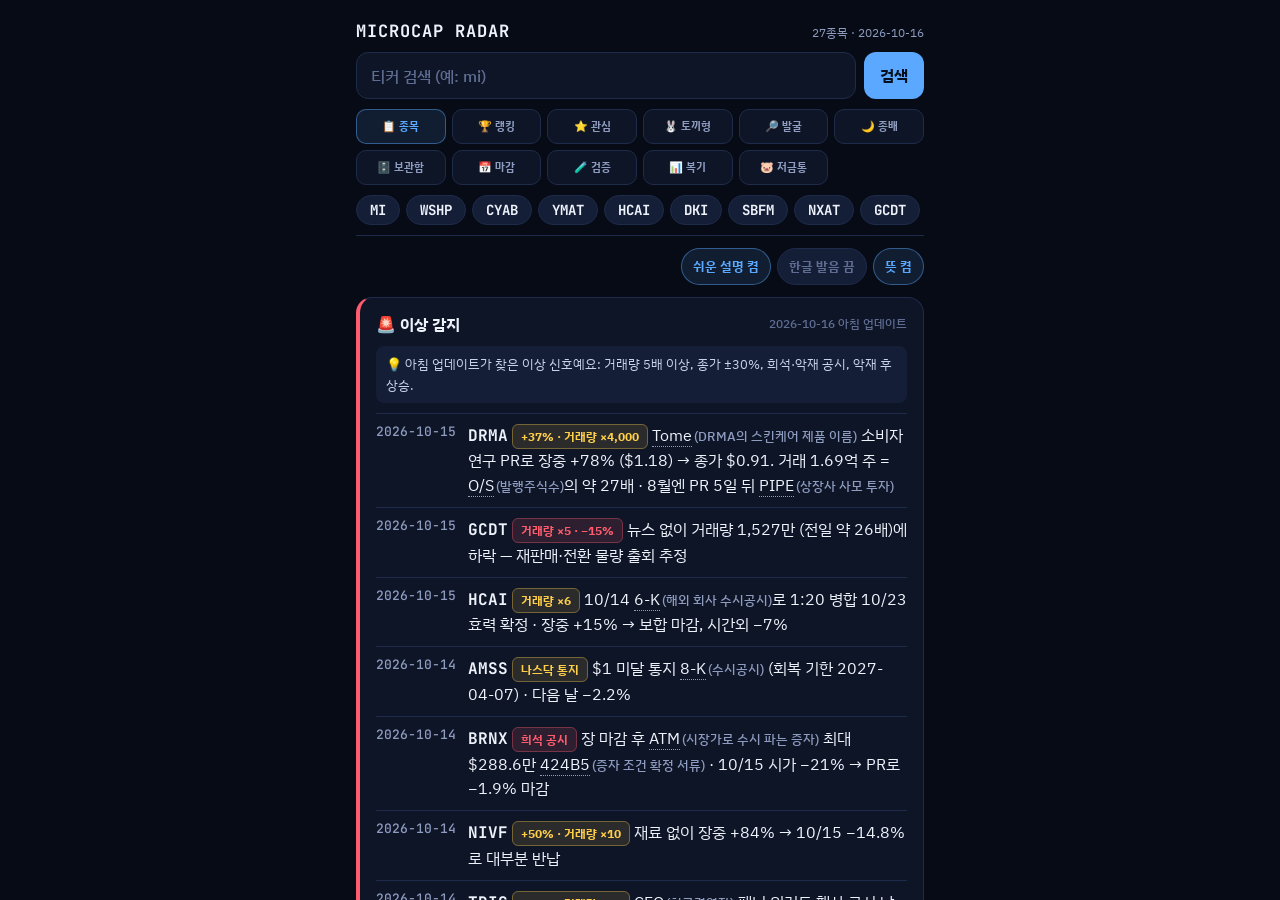
==== commit 009cbd5a: "Make restored 27-stock Radar the live root" ====
--- a/index.html
+++ b/index.html
@@ -1 +1 @@
-<!doctype html><html lang="ko"><head><meta charset="utf-8"><meta name="viewport" content="width=device-width,initial-scale=1"><title>MICROCAP RADAR</title><link rel="stylesheet" href="app.css"></head><body><header><div><b>MICROCAP RADAR</b><small> V2 · SEC 구조 분석</small></div><div id="count">0종목</div></header><nav id="tabs"><button data-tab="stocks" class="on">종목</button><button data-tab="discover">발굴</button><button data-tab="close">종배</button><button data-tab="piggy">저금통</button><button data-tab="verify">검증</button></nav><main><section id="stocks"><div class="search"><input id="q" placeholder="티커 검색 · 예: CDT" autocomplete="off"><button id="go">검색</button></div><div id="list"></div><div id="detail" class="hidden"></div></section><section id="placeholder" class="hidden card"><h2 id="placeholderTitle"></h2><p>이 모듈은 V2 데이터 규격에 맞춰 순차적으로 연결합니다.</p></section></main><footer>구조 분석이며 매수 추천이 아닙니다 · [F] 사실 · [E] 계산/추정 · [S] 가능성 · [?] 확인 필요</footer><script src="app.js"></script></body></html>+<!doctype html><html lang="ko"><head><meta charset="utf-8"><meta name="viewport" content="width=device-width,initial-scale=1,viewport-fit=cover"><meta http-equiv="Cache-Control" content="no-cache, no-store, must-revalidate"><title>MICROCAP RADAR</title><style>html,body{margin:0;width:100%;height:100%;background:#070b16;overflow:hidden}#radar{display:block;width:100%;height:100%;border:0;background:#070b16}</style></head><body><iframe id="radar" title="Microcap Radar"></iframe><script>const f=document.getElementById('radar');f.src='legacy.html?build=20261019-13'+(location.search?('&'+location.search.slice(1)):'');</script></body></html>
